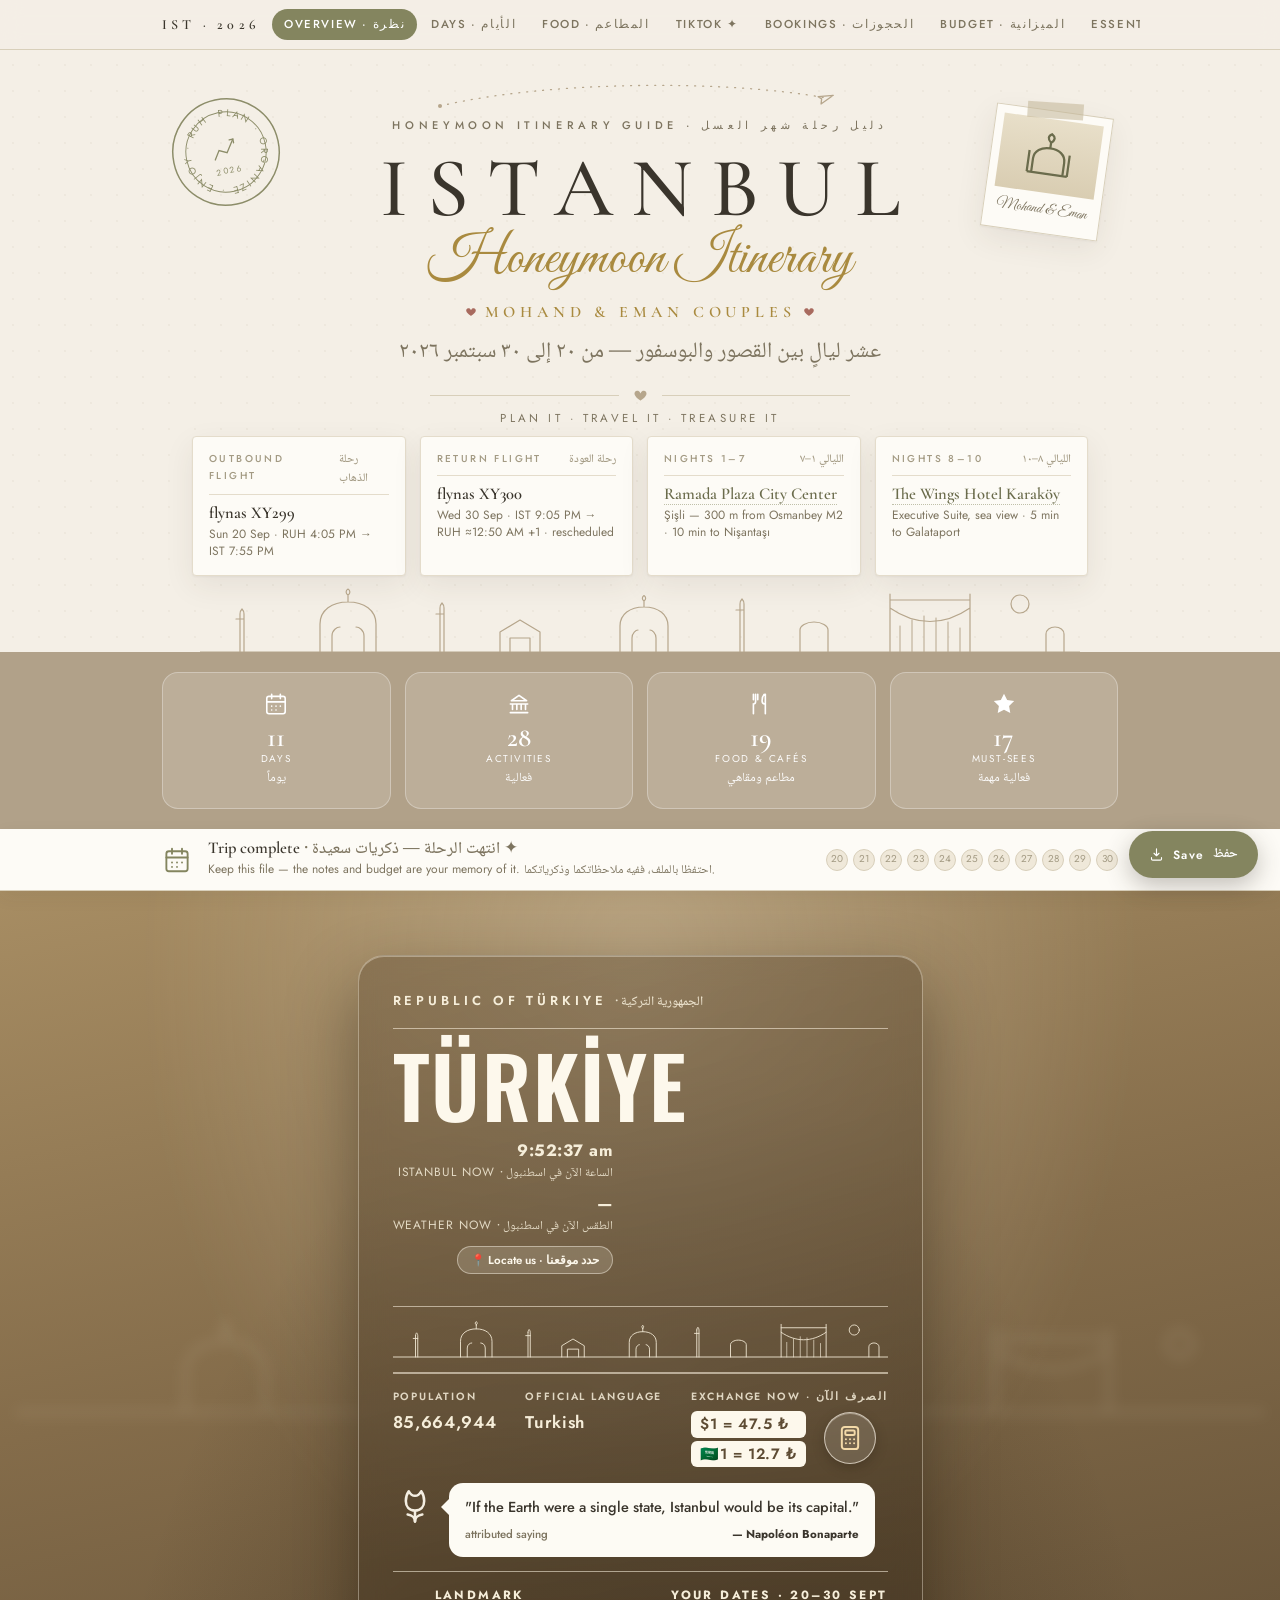
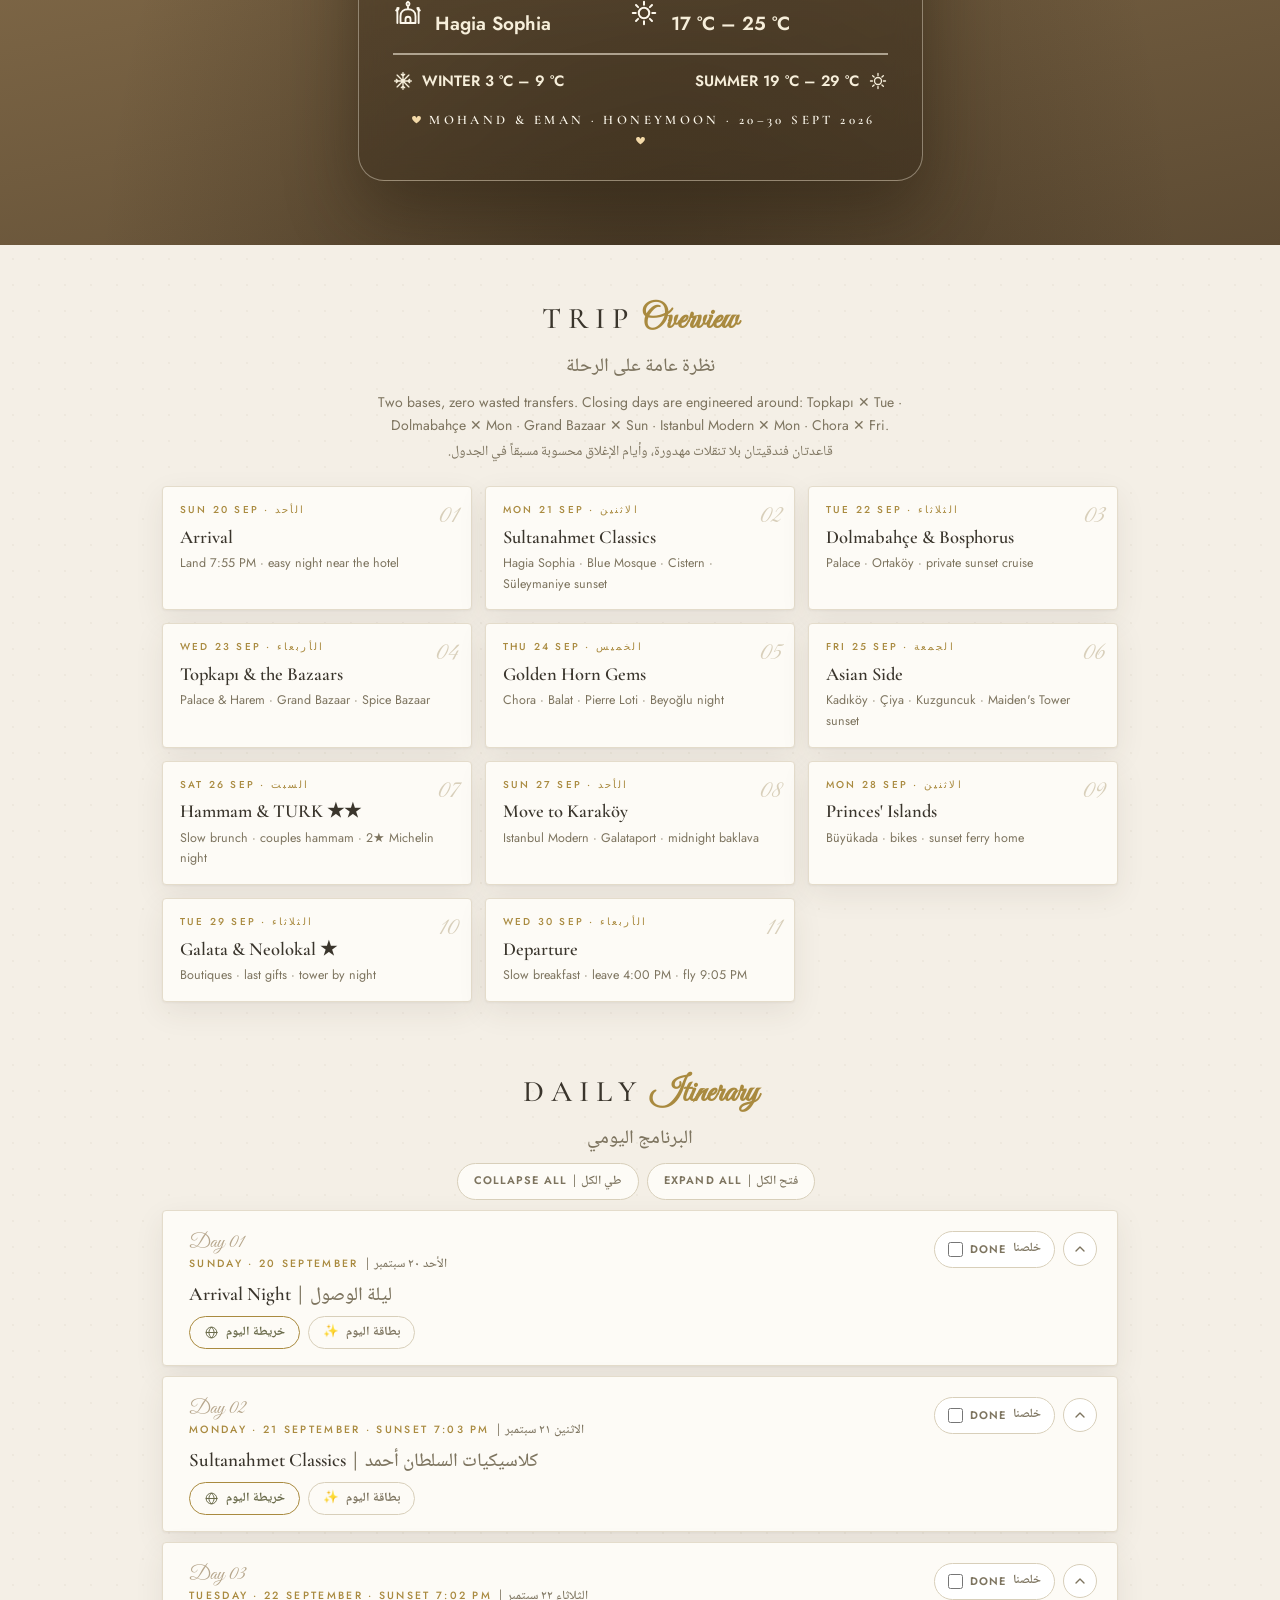
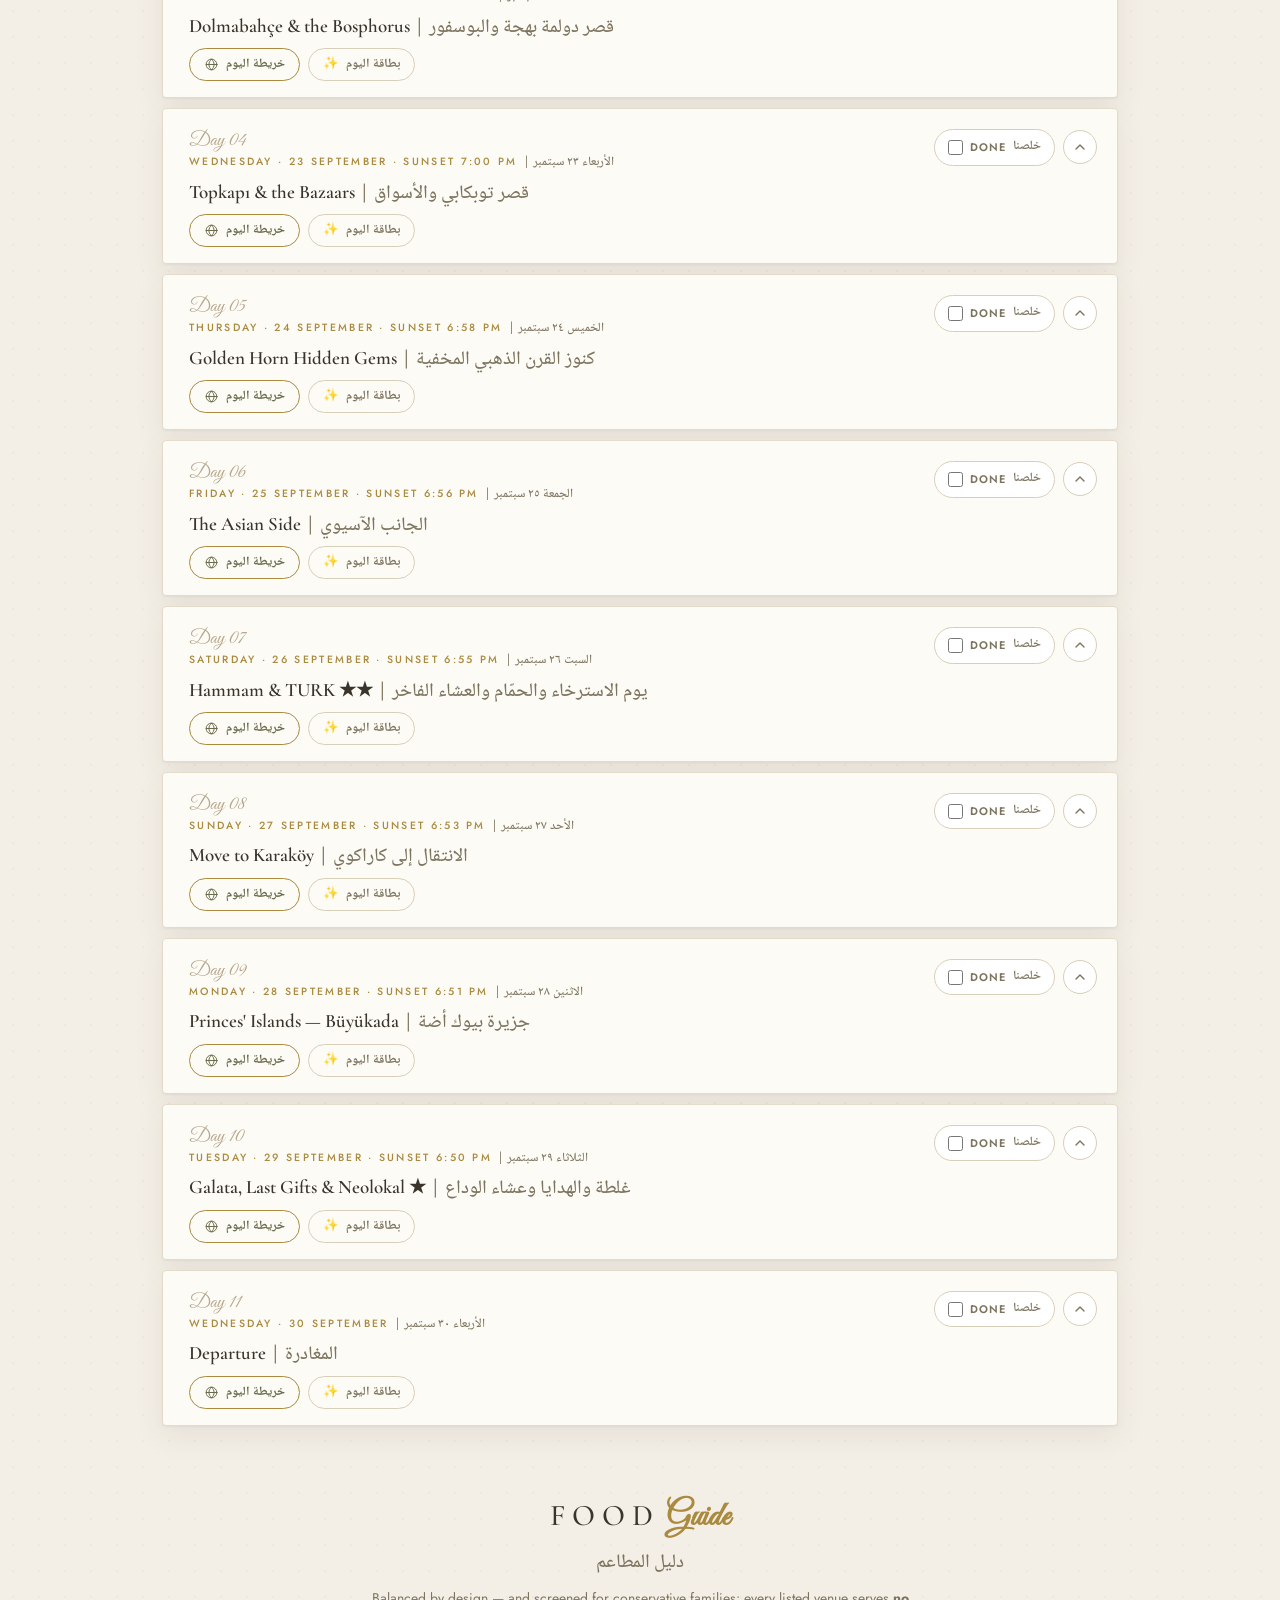
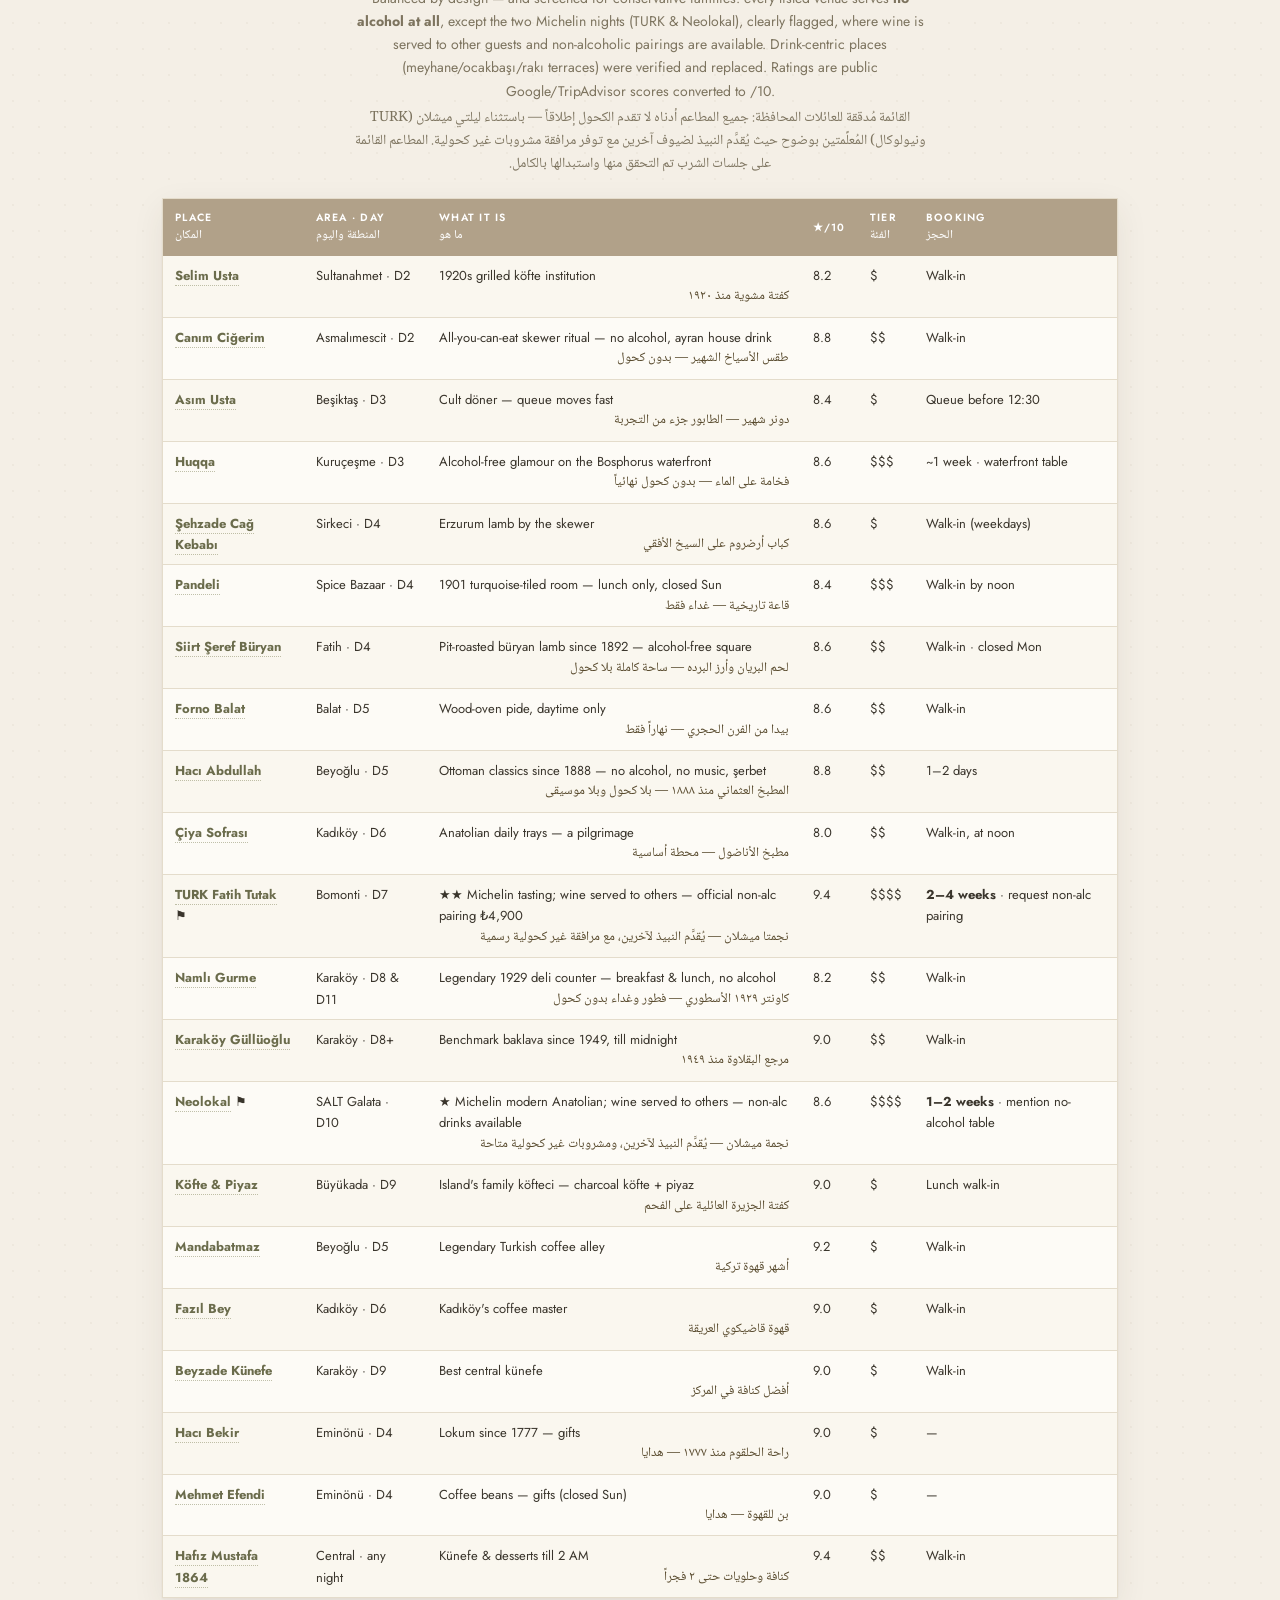
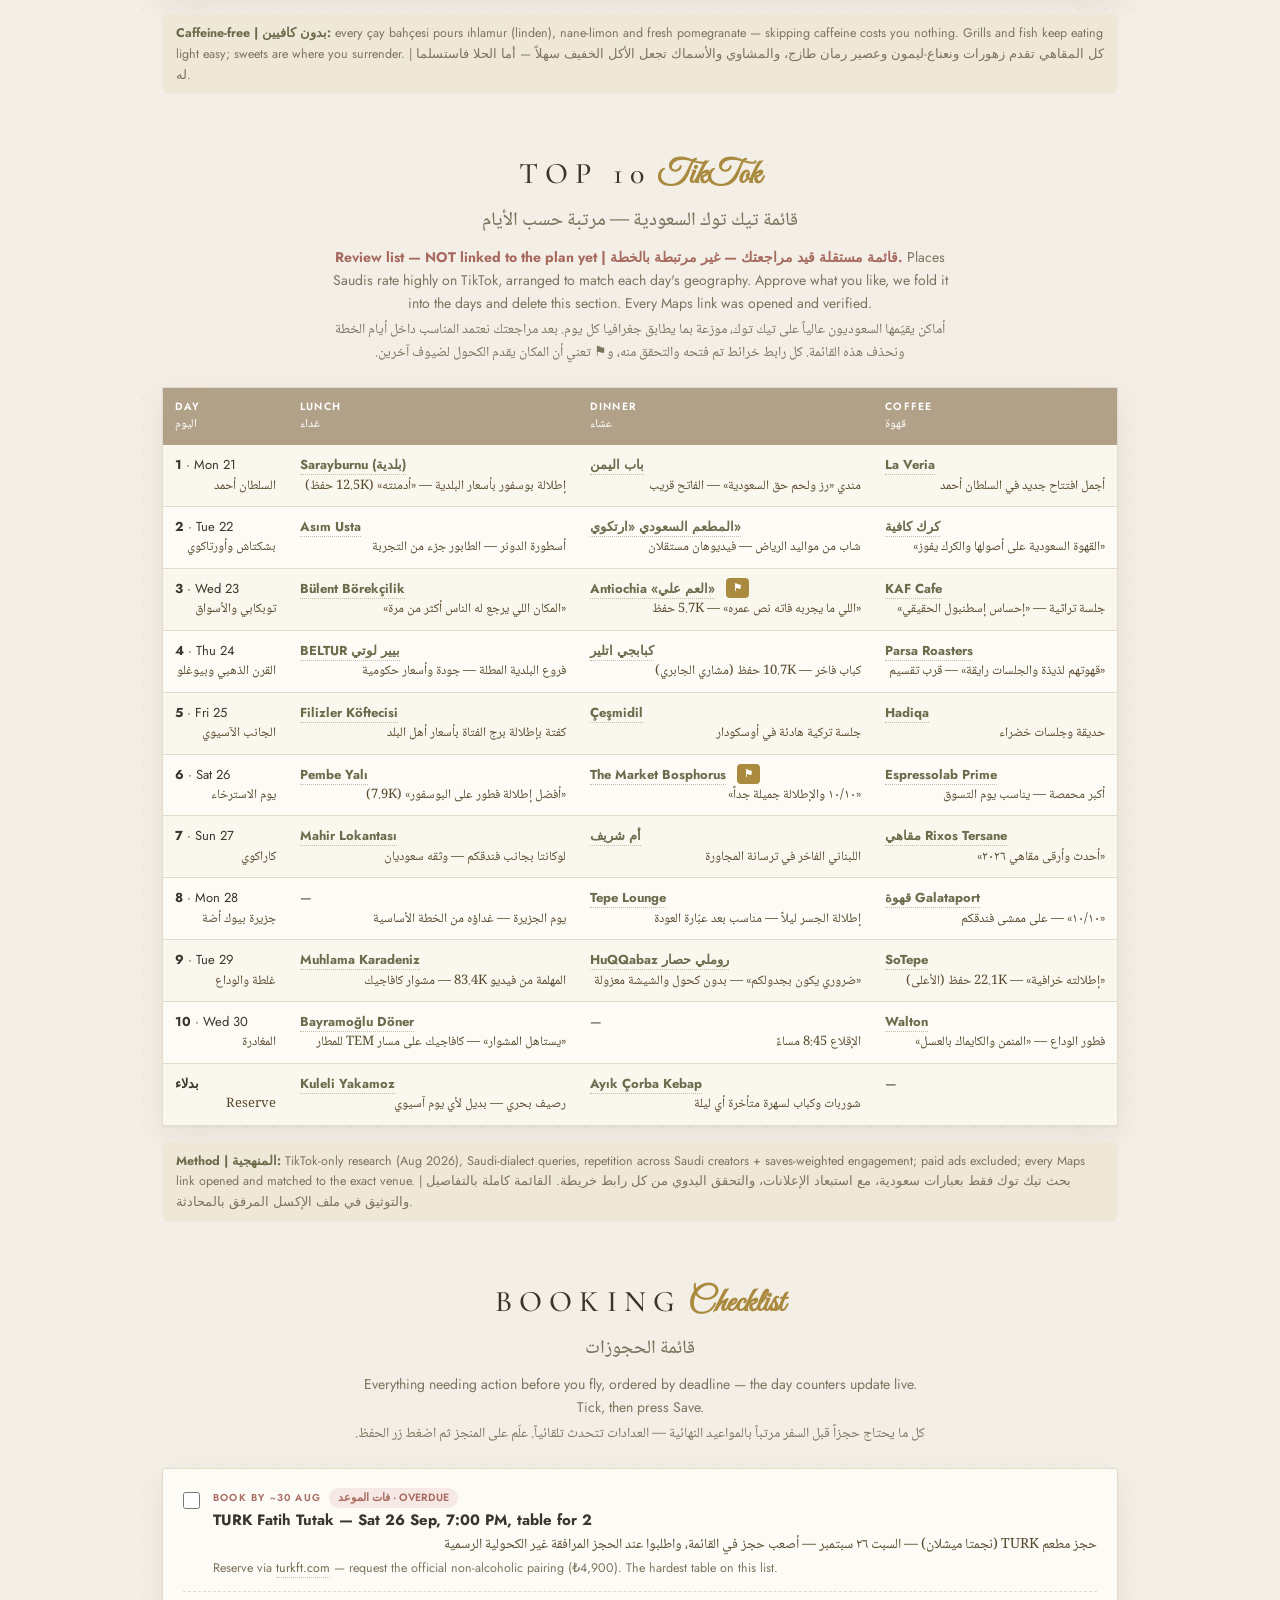
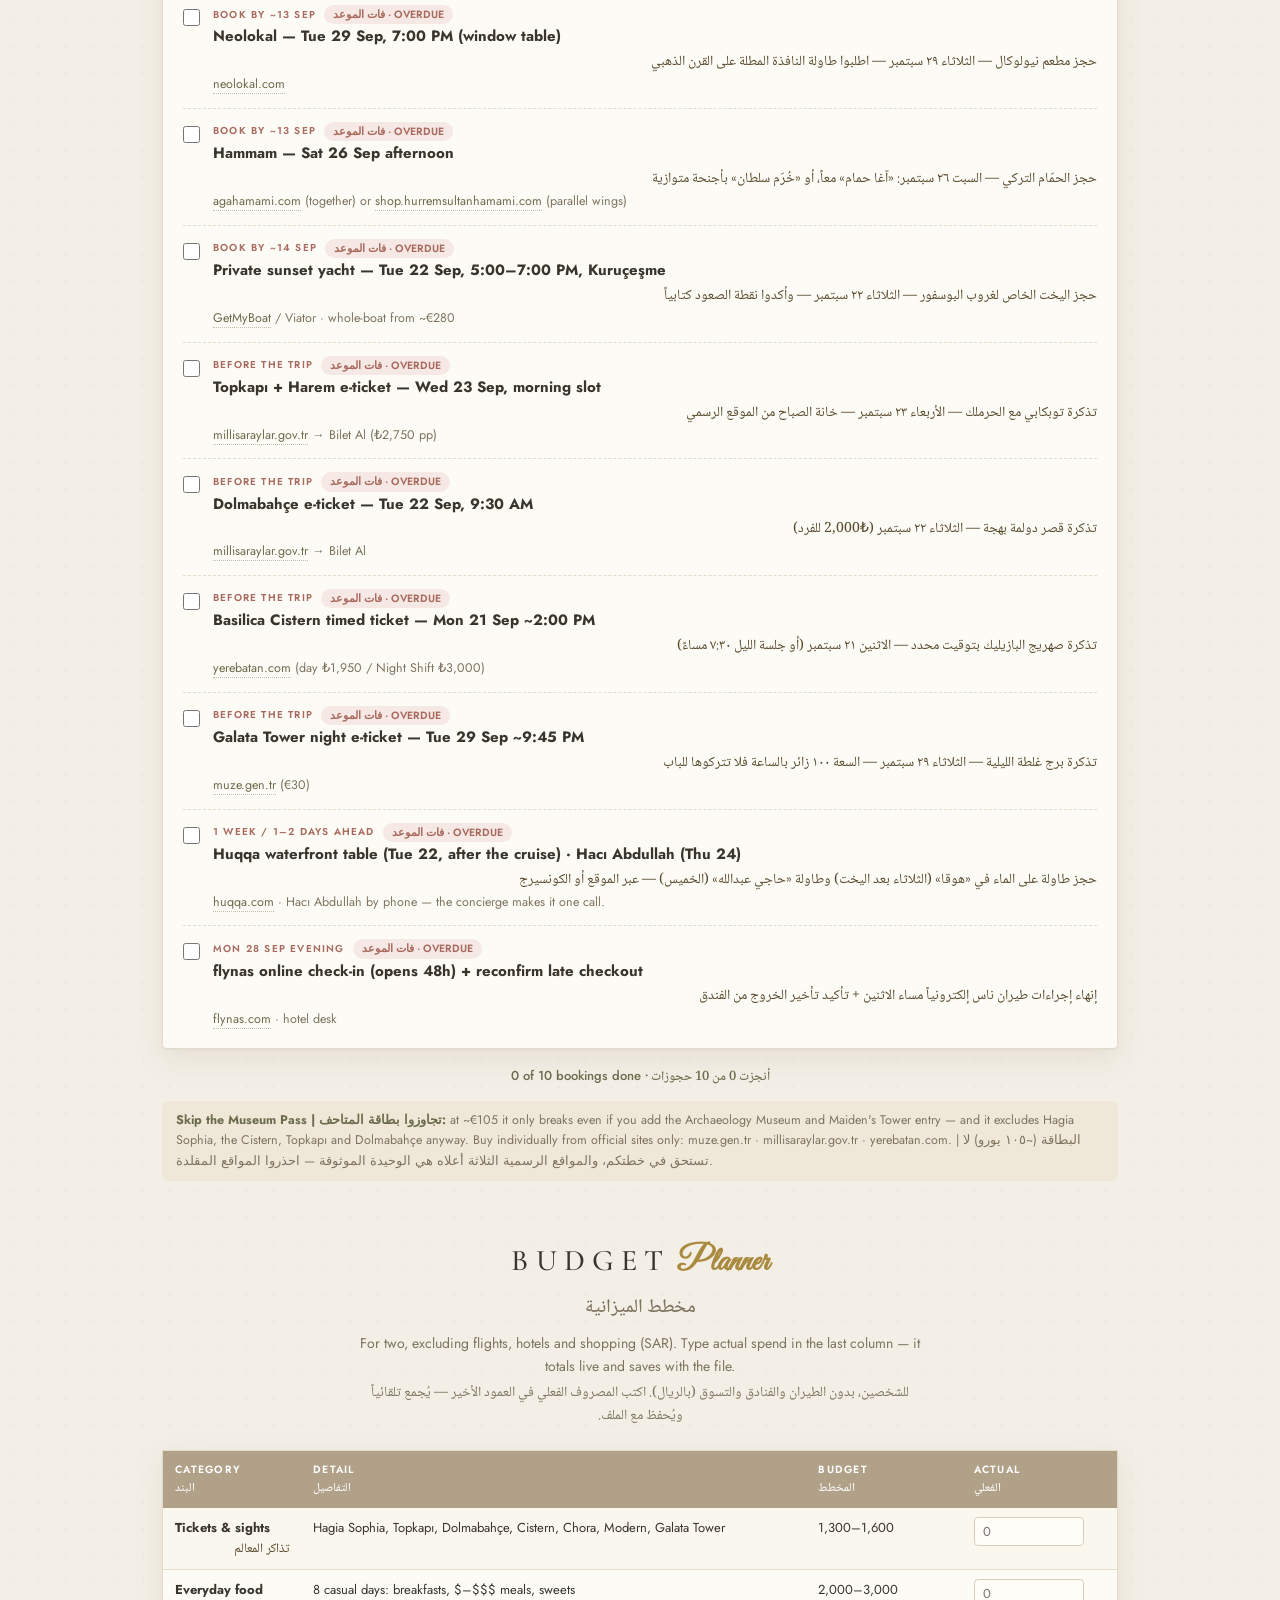
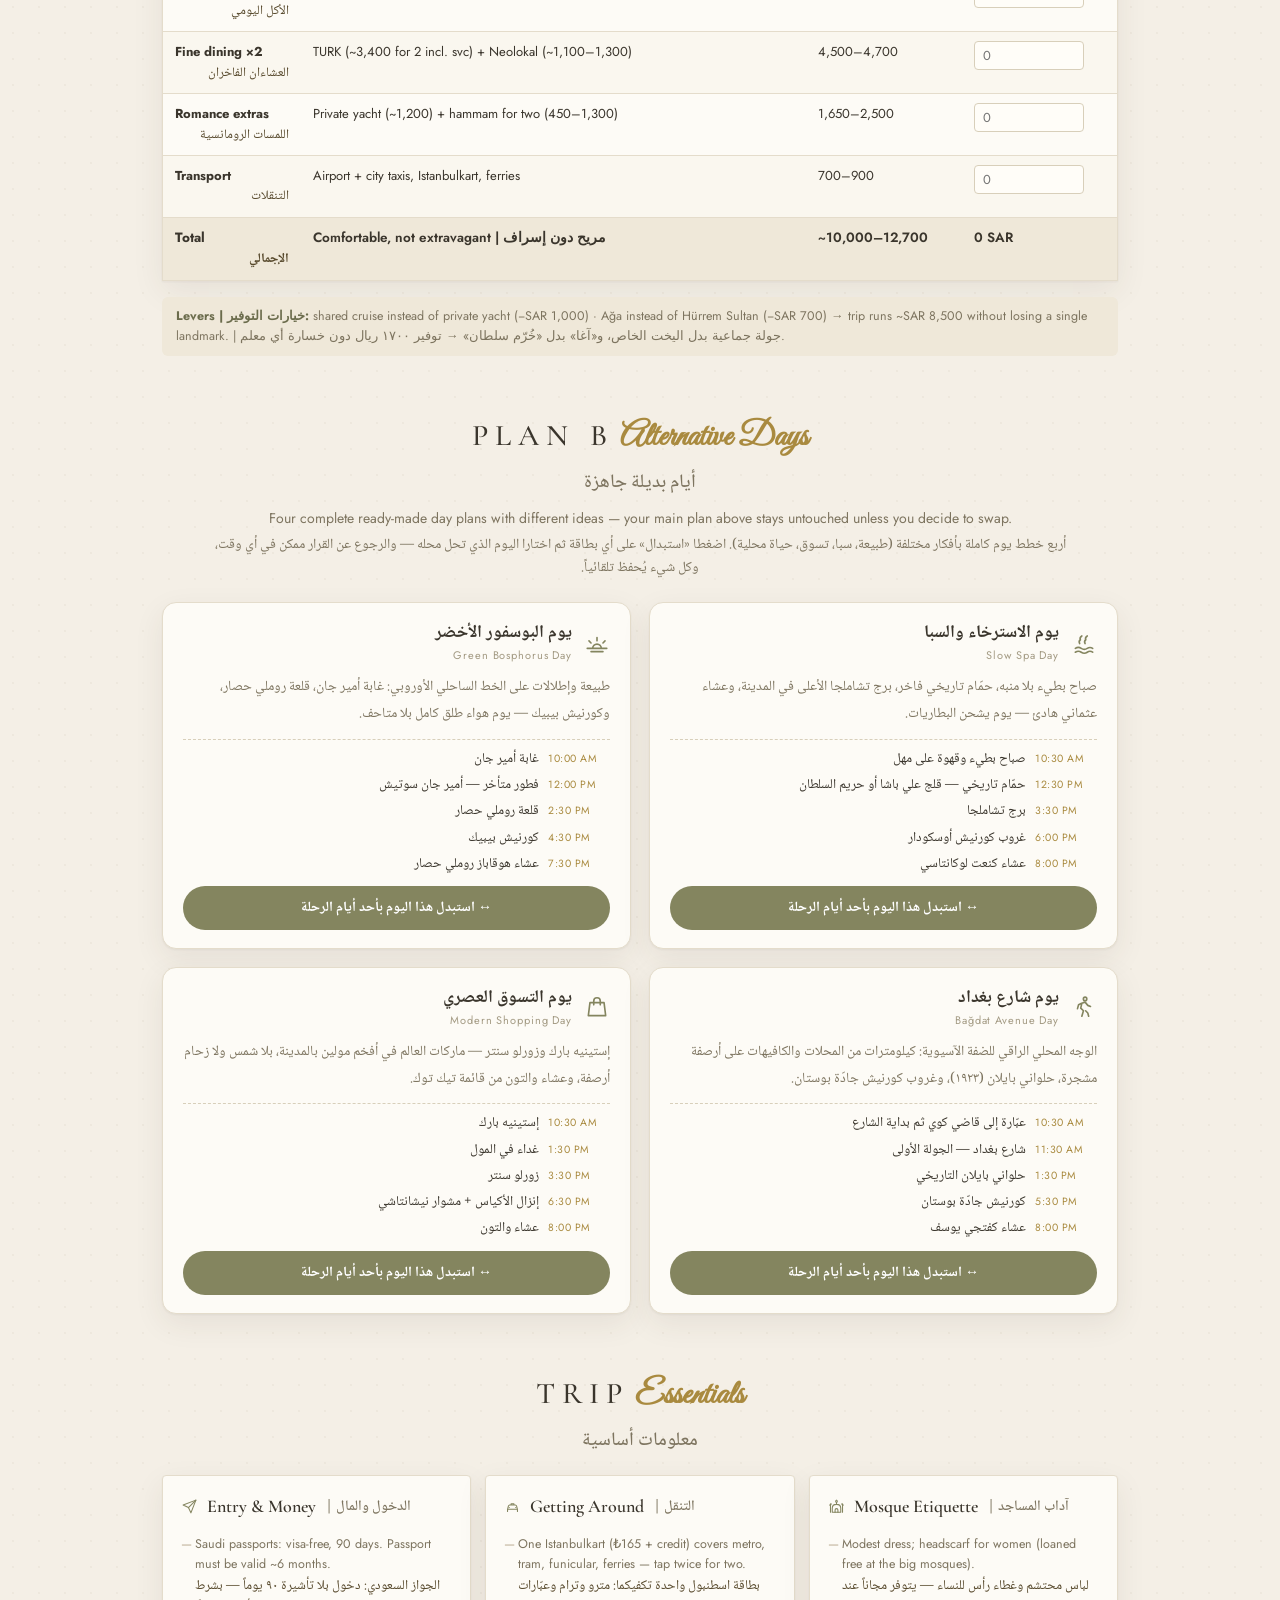
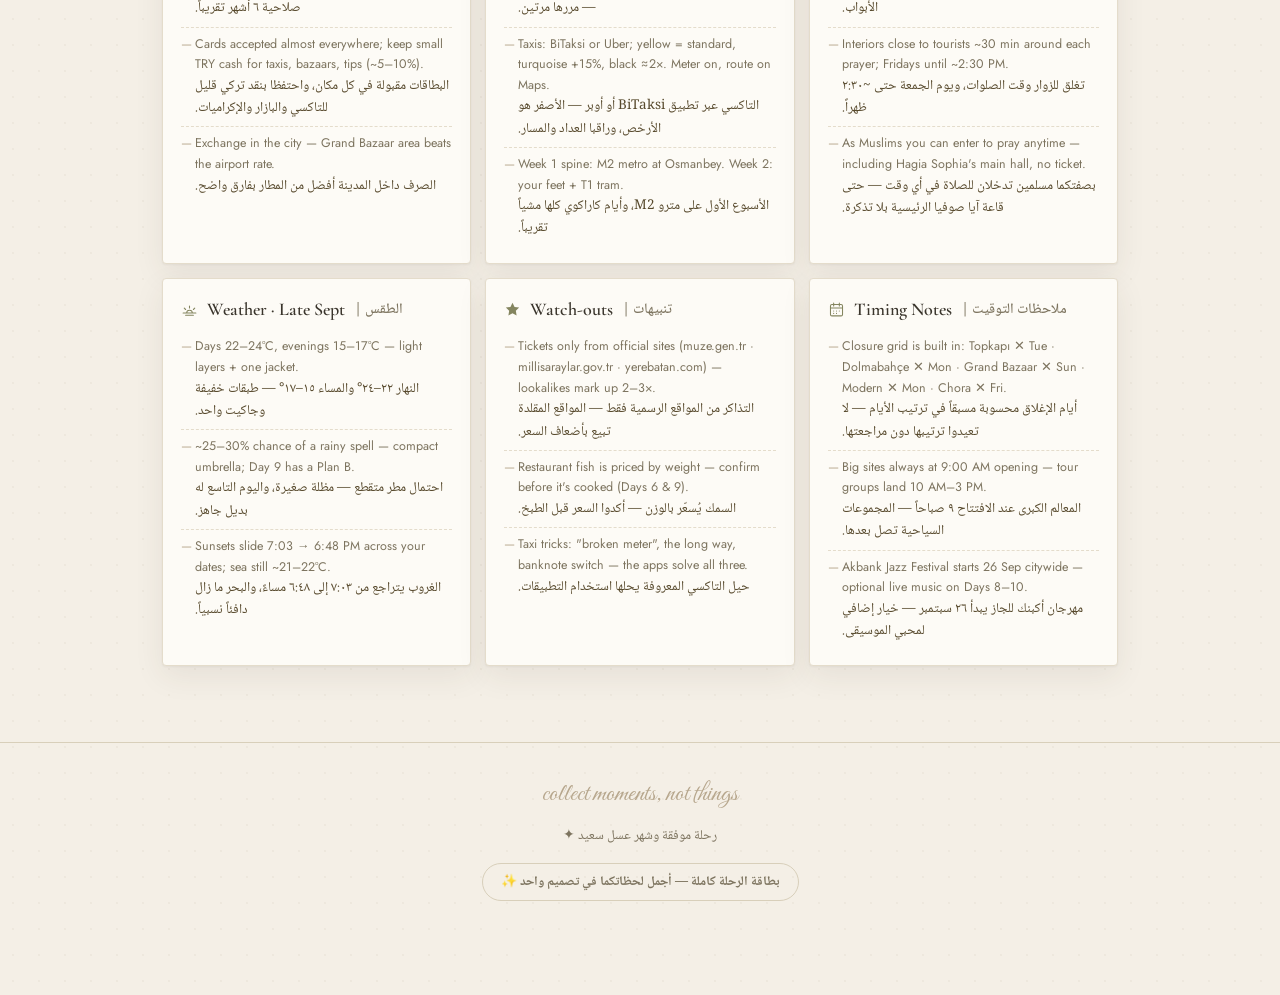
==== index.html @ eb477785 "Add files via upload" ====
<!DOCTYPE html>
<script type="application/json" id="cowork-artifact-meta">
{
  "name": "Istanbul Honeymoon Itinerary",
  "schemaVersion": 1,
  "description": "Bilingual Istanbul honeymoon itinerary, 20–30 Sept 2026 — boho design, public ratings /10, tested booking/maps links, live date tracker, self-saving checklists, notes and budget.",
  "mcpTools": [],
  "mcpServerNames": []
}
</script>
<html lang="en" dir="ltr">
<head>
<meta charset="UTF-8">
<meta name="viewport" content="width=device-width, initial-scale=1.0">
<title>Istanbul Honeymoon Itinerary | خطة شهر العسل في اسطنبول</title>
<link rel="preconnect" href="https://fonts.googleapis.com">
<link href="https://fonts.googleapis.com/css2?family=Cormorant+Garamond:ital,wght@0,400;0,500;0,600;1,500&family=Great+Vibes&family=Jost:ital,wght@0,300;0,400;0,500;0,600;1,400&family=Noto+Naskh+Arabic:wght@400;500;600;700&family=Oswald:wght@500;600&display=swap" rel="stylesheet">
<style>
:root{
  --paper:#f4efe6; --page:#fdfbf6; --ink:#3a352c; --soft:#7d745f; --faint:#a39a83;
  --taupe:#b6a68c; --band:#b1a189; --olive:#84855f; --olive-deep:#6b6c4c;
  --line:#e4dccb; --line2:#d8cfba; --gold:#a98a3f; --sand:#efe8d9; --rose:#a86a5e;
  --shadow:0 1px 2px rgba(58,53,44,.05),0 10px 30px rgba(58,53,44,.08);
  --serif:"Cormorant Garamond",Georgia,serif;
  --script:"Great Vibes",cursive;
  --sans:"Jost",-apple-system,"Segoe UI",sans-serif;
  --ar:"Noto Naskh Arabic","SF Arabic",serif;
}
*{margin:0;padding:0;box-sizing:border-box}
html{scroll-behavior:smooth}
body{background:var(--paper);color:var(--ink);font-family:var(--sans);font-size:15px;line-height:1.65;font-weight:400;
background-image:radial-gradient(rgba(182,166,140,.10) 1px,transparent 1px);background-size:26px 26px}
a{color:var(--olive-deep);text-decoration:none;border-bottom:1px dotted rgba(132,133,95,.5)}
a:hover{color:var(--ink);border-bottom-style:solid}
.wrap{max-width:1000px;margin:0 auto;padding:0 22px}
.arx{font-family:var(--ar);direction:rtl}
/* ══ NAV ══ */
nav{position:sticky;top:0;z-index:60;background:rgba(244,239,230,.94);backdrop-filter:blur(10px);border-bottom:1px solid var(--line2)}
nav .wrap{display:flex;gap:2px;align-items:center;overflow-x:auto;padding:9px 22px;white-space:nowrap}
nav a{border:none;font-size:11.5px;font-weight:500;letter-spacing:.14em;text-transform:uppercase;color:var(--soft);padding:6px 12px;border-radius:99px}
nav a:hover,nav a.active{background:var(--olive);color:#fff}
nav .brand{font-family:var(--serif);font-weight:600;letter-spacing:.3em;color:var(--ink);font-size:14px;margin-right:10px}
/* ══ HERO ══ */
header.hero{position:relative;padding:24px 0 0;text-align:center;overflow:hidden}
.hero .path{width:min(420px,80%);margin:0 auto 2px;display:block;color:var(--taupe)}
.hero .couple{font-family:var(--serif);font-size:clamp(13px,2vw,16px);font-weight:600;letter-spacing:.3em;text-transform:uppercase;color:var(--gold);margin-top:6px}
.hero .couple svg{width:12px;height:12px;vertical-align:-1px;margin:0 8px;color:var(--rose)}
.hero .kicker{font-size:11px;letter-spacing:.42em;text-transform:uppercase;color:var(--soft);font-weight:500}
.hero h1{font-family:var(--serif);font-weight:500;font-size:clamp(46px,8vw,84px);letter-spacing:.22em;text-indent:.22em;color:var(--ink);margin:10px 0 0;line-height:1.05}
.hero .scr{font-family:var(--script);font-size:clamp(34px,5.5vw,56px);color:var(--gold);margin-top:-6px;line-height:1.2}
.hero .arh{font-family:var(--ar);direction:rtl;font-size:clamp(17px,2.6vw,22px);color:var(--soft);margin-top:8px}
.hr-heart{display:flex;align-items:center;gap:14px;justify-content:center;margin:18px auto 6px;max-width:420px;color:var(--taupe)}
.hr-heart::before,.hr-heart::after{content:"";flex:1;height:1px;background:var(--line2)}
.hero .tag{font-size:11.5px;letter-spacing:.3em;text-transform:uppercase;color:var(--soft)}
.stamp{position:absolute;top:46px;left:max(18px,calc(50% - 470px));width:112px;height:112px;color:var(--olive);opacity:.92;transform:rotate(-12deg)}
.stamp2{position:absolute;top:60px;right:max(14px,calc(50% - 466px));transform:rotate(8deg);background:var(--page);border:1px solid var(--line2);box-shadow:var(--shadow);padding:8px 8px 10px;width:118px}
.stamp2 .ph{height:74px;background:linear-gradient(180deg,#e8dfc9,#d9cdb2);display:flex;align-items:center;justify-content:center;color:var(--olive-deep)}
.stamp2 .cap2{font-family:var(--script);font-size:15px;color:var(--soft);text-align:center;margin-top:5px}
.stamp2::before{content:"";position:absolute;top:-9px;left:50%;transform:translateX(-50%) rotate(-4deg);width:56px;height:16px;background:rgba(196,183,152,.55)}
.skyline{display:block;width:100%;max-width:880px;margin:4px auto -2px;color:var(--taupe)}
/* info cards */
.infogrid{display:grid;grid-template-columns:repeat(4,1fr);gap:14px;max-width:940px;margin:8px auto 0;padding:0 22px 8px;text-align:left}
.icard{background:var(--page);border:1px solid var(--line);box-shadow:var(--shadow);padding:14px 16px;border-radius:4px}
.icard .lb{font-size:10px;letter-spacing:.24em;text-transform:uppercase;color:var(--faint);font-weight:500;display:flex;justify-content:space-between;gap:6px}
.icard .lb .arl{font-family:var(--ar);letter-spacing:0;font-size:11.5px}
.icard .vl{font-family:var(--serif);font-size:16.5px;font-weight:600;margin-top:5px;border-top:1px solid var(--line);padding-top:7px;line-height:1.45}
.icard .vl small{display:block;font-family:var(--sans);font-size:12px;color:var(--soft);font-weight:400}
/* ══ BAND ══ */
.band{background:var(--band);color:#fff}
.band .wrap{display:grid;grid-template-columns:repeat(4,1fr);gap:14px;padding:20px 22px}
.bitem{display:flex;flex-direction:column;gap:7px;align-items:center;justify-content:center;text-align:center;padding:18px 10px;background:rgba(255,255,255,.14);border:1px solid rgba(255,255,255,.3);border-radius:16px}
.bitem svg{width:26px;height:26px;flex:none}
.bitem .n{font-family:var(--serif);font-size:27px;font-weight:600;line-height:1}
.bitem .l{font-size:10px;letter-spacing:.18em;text-transform:uppercase;opacity:.95}
.bitem .l .arl{display:block;font-family:var(--ar);letter-spacing:0;font-size:12.5px;text-transform:none;margin-top:2px}
/* ══ TRACKER ══ */
#tracker{position:sticky;top:44px;z-index:55;background:var(--page);border-bottom:1px solid var(--line2);box-shadow:0 6px 18px rgba(58,53,44,.06)}
#tracker .wrap{display:flex;gap:16px;align-items:center;padding:9px 22px;flex-wrap:wrap}
#tracker .tl-ico{color:var(--olive);width:30px;height:30px;flex:none}
#tstate{flex:1;min-width:230px}
#tstate .big{font-family:var(--serif);font-size:16.5px;font-weight:600;line-height:1.3}
#tstate .big .arl{font-family:var(--ar);color:var(--soft);font-weight:500}
#tstate .sub{font-size:12px;color:var(--soft)}
#tstate .sub .arl{font-family:var(--ar)}
#gonow{display:none;background:var(--olive);color:#fff;border:none;font-family:var(--sans);font-size:11px;letter-spacing:.14em;text-transform:uppercase;padding:8px 14px;border-radius:99px;cursor:pointer}
#gonow:hover{background:var(--olive-deep)}
.rail{display:flex;gap:5px;align-items:center}
.rail .dot{width:22px;height:22px;border-radius:50%;border:1px solid var(--line2);display:flex;align-items:center;justify-content:center;font-size:10px;color:var(--soft);background:#fff}
.rail .dot.past{background:var(--sand);color:var(--faint)}
.rail .dot.today{background:var(--olive);border-color:var(--olive);color:#fff;font-weight:600;box-shadow:0 0 0 3px rgba(132,133,95,.25)}
/* ══ TÜRKİYE GLASS CARD ══ */
#tcard{position:relative;overflow:hidden;padding:64px 20px;background:linear-gradient(168deg,#a78d63 0%,#846c4a 45%,#5d4b33 100%)}
#tcard .bgart{position:absolute;left:50%;top:50%;transform:translate(-50%,-52%);width:1250px;max-width:none;color:#f0e4cc;opacity:.22;filter:blur(7px);pointer-events:none}
#tcard::after{content:"";position:absolute;inset:0;background:radial-gradient(ellipse at 50% 8%,rgba(255,244,222,.28),transparent 55%),radial-gradient(ellipse at 50% 110%,rgba(30,22,12,.45),transparent 60%);pointer-events:none}
.glass{position:relative;z-index:2;max-width:565px;margin:0 auto;border-radius:26px;padding:34px 34px 28px;color:#f6eeda;
 background:linear-gradient(165deg,rgba(96,76,50,.42),rgba(58,45,28,.58));
 -webkit-backdrop-filter:blur(13px);backdrop-filter:blur(13px);
 border:1px solid rgba(255,246,228,.38);box-shadow:0 30px 70px rgba(35,26,14,.45),inset 0 1px 0 rgba(255,250,238,.35)}
.glass .grule{height:1.5px;background:rgba(255,246,228,.55);margin:14px 0}
.glass .gk{font-family:var(--sans);font-size:13px;font-weight:600;letter-spacing:.3em;text-transform:uppercase}
.glass .gk .arl{font-family:var(--ar);letter-spacing:0;text-transform:none;font-weight:500;opacity:.9}
.gtitle{display:flex;align-items:flex-end;justify-content:space-between;gap:14px;flex-wrap:wrap}
.gtitle h2{font-family:"Oswald",var(--sans);font-weight:600;font-size:clamp(54px,10vw,84px);line-height:.95;letter-spacing:.02em;color:#fdf8ec;margin:2px 0 0}
.gtitle .gfact{font-family:var(--sans);font-size:13.5px;font-weight:600;text-align:right;line-height:1.45;padding-bottom:8px}
.gtitle .gfact small{display:block;font-weight:400;opacity:.85;font-size:12px}
.glive .lrow{margin-bottom:10px}
.glive .lrow>span{font-size:16.5px;font-weight:700;letter-spacing:.03em;display:block}
.glive small{display:block;font-weight:500;opacity:.8;font-size:10.5px;letter-spacing:.08em;text-transform:uppercase;margin-top:1px}
.glive small .arl{font-family:var(--ar);letter-spacing:0;text-transform:none}
#locbtn{background:rgba(253,248,236,.16);border:1px solid rgba(253,248,236,.45);color:#fdf8ec;border-radius:99px;padding:5px 13px;font-family:var(--sans);font-size:11.5px;font-weight:600;cursor:pointer}
#locbtn:hover{background:rgba(253,248,236,.3)}
#fx-usd,#fx-sar{display:inline-block;margin:3px 6px 0 0;font-size:15px}
.gf-fx{cursor:pointer;border-radius:14px;padding:6px 10px;margin:-6px -10px;transition:background .15s}
.gf-fx:hover{background:rgba(253,248,236,.12)}
.gf-fx .fxwrap{display:flex;align-items:center;gap:12px}
.gf-fx .fxrates{display:flex;flex-direction:column}
.gf-fx .fxrates .gcur{margin:2px 0 0}
.gf-fx .fxico{flex:none;width:52px;height:52px;border-radius:50%;border:1.5px solid rgba(253,248,236,.65);background:rgba(253,248,236,.14);display:flex;align-items:center;justify-content:center;color:#f3d9a8;box-shadow:inset 0 1px 0 rgba(255,250,238,.35),0 4px 12px rgba(30,22,10,.25);transition:transform .15s,background .15s}
.gf-fx .fxico svg{width:28px;height:28px}
.gf-fx:hover .fxico{background:rgba(253,248,236,.3);transform:scale(1.05)}
/* ── exchange calculator ── */
.fx-glass{width:min(420px,94vw)}
.fx-title{flex:1 1 auto;direction:rtl;text-align:right;font-family:var(--ar);font-size:17px;font-weight:700;padding-top:4px}
.fx-title small{display:block;font-size:12px;font-weight:400;opacity:.85;margin-top:2px}
.fx-body{direction:rtl;text-align:right}
.fx-row{display:flex;align-items:stretch;gap:10px;margin-top:10px}
.fx-in{flex:1;min-width:0;background:rgba(255,246,228,.1);border:1.5px solid rgba(255,246,228,.5);border-radius:14px;padding:12px 14px;display:flex;flex-direction:column;gap:2px}
.fx-in.out{background:rgba(255,246,228,.06);border-style:dashed}
.fx-in label{font-family:var(--ar);font-size:12px;opacity:.85;font-weight:600}
.fx-in input{width:100%;box-sizing:border-box;background:transparent;border:none;outline:none;color:#fdf8ec;font-family:var(--sans);font-size:30px;font-weight:600;letter-spacing:.02em;direction:ltr;text-align:right;padding:0;caret-color:#f3d9a8}
.fx-in input::placeholder{color:rgba(253,248,236,.35)}
.fx-in .fx-val{font-family:var(--sans);font-size:30px;font-weight:600;direction:ltr;text-align:right;color:#f3d9a8;min-height:36px;letter-spacing:.02em;white-space:nowrap;overflow:hidden;text-overflow:ellipsis}
.fx-in .fx-cur{font-family:var(--sans);font-size:11.5px;letter-spacing:.14em;text-transform:uppercase;opacity:.8}
.fx-swap{flex:none;align-self:center;width:44px;height:44px;border-radius:50%;border:1px solid rgba(255,246,228,.6);background:rgba(255,246,228,.14);color:#fdf8ec;cursor:pointer;display:flex;align-items:center;justify-content:center;font-size:20px}
.fx-swap:hover{background:rgba(255,246,228,.3)}
.fx-swap svg{width:22px;height:22px}
.fx-rate{font-family:var(--ar);font-size:12.5px;opacity:.85;margin-top:12px;line-height:1.8}
.fx-rate b{color:#f3d9a8}
.fx-pad{display:grid;grid-template-columns:repeat(3,1fr);gap:8px;margin-top:12px;direction:ltr}
.fx-pad button{font-family:var(--sans);font-size:22px;font-weight:600;border-radius:14px;border:1px solid rgba(255,246,228,.4);background:rgba(255,246,228,.1);color:#fdf8ec;padding:12px 0;cursor:pointer;-webkit-tap-highlight-color:transparent}
.fx-pad button:active{background:rgba(255,246,228,.35)}
.fx-pad2{display:grid;grid-template-columns:1fr 1fr;gap:8px;margin-top:8px;direction:rtl}
.fx-pad2 button{display:flex;align-items:center;justify-content:center;gap:8px;font-family:var(--ar);font-size:14.5px;font-weight:700;border-radius:14px;padding:12px 0;cursor:pointer;-webkit-tap-highlight-color:transparent;border:1px solid rgba(255,246,228,.4);color:#fdf8ec}
.fx-pad2 button svg{width:20px;height:20px}
.fx-pad2 .clr{background:rgba(214,69,69,.22);border-color:rgba(255,170,160,.55)}
.fx-pad2 .clr:active{background:rgba(214,69,69,.42)}
.fx-pad2 .del{background:rgba(255,246,228,.08)}
.fx-pad2 .del:active{background:rgba(255,246,228,.3)}
.fx-quick{display:flex;gap:7px;flex-wrap:wrap;margin-top:12px}
.fx-quick button{font-family:var(--sans);font-size:12px;font-weight:600;border-radius:99px;border:1px solid rgba(255,246,228,.4);background:rgba(255,246,228,.08);color:#f6eeda;padding:5px 12px;cursor:pointer}
.fx-quick button:hover{background:rgba(255,246,228,.22)}
@media(max-width:600px){.fx-in input,.fx-in .fx-val{font-size:24px}.fx-pad button{padding:11px 0;font-size:21px}}
.gsky{display:block;width:100%;margin:6px 0 2px;color:#f6eeda;opacity:.95}
.gfacts{display:flex;gap:18px;justify-content:space-between;flex-wrap:wrap;font-family:var(--sans)}
.gfacts .gf b{display:block;font-size:10.5px;letter-spacing:.18em;text-transform:uppercase;opacity:.85;font-weight:600;margin-bottom:3px}
.gfacts .gf span{font-size:17px;font-weight:600;letter-spacing:.04em}
.gcur{display:inline-block;background:#fdf8ec;color:#5d4b33;border-radius:6px;padding:1px 9px;font-weight:700}
.gquote{display:flex;gap:12px;align-items:flex-start;margin:16px 0 2px}
.gquote .qicon{flex:none;width:44px;height:44px;color:#fdf8ec;opacity:.95}
.gbubble{background:#fdfbf4;color:#3a352c;border-radius:14px;padding:13px 16px;font-family:var(--sans);font-size:14.5px;font-weight:500;line-height:1.55;position:relative}
.gbubble::before{content:"";position:absolute;left:-8px;top:16px;border:8px solid transparent;border-right-color:#fdfbf4;border-left:0}
.gbubble .qsrc{display:flex;justify-content:space-between;gap:10px;margin-top:7px;font-size:11.5px;font-weight:700}
.gbubble .qsrc i{font-style:normal;font-weight:500;color:#7d745f}
.grow2{display:flex;gap:16px;justify-content:space-between;align-items:center;flex-wrap:wrap;font-family:var(--sans)}
.grow2 .gcell b{display:block;font-size:12px;letter-spacing:.2em;text-transform:uppercase;font-weight:700;margin-bottom:2px}
.grow2 .gcell span{font-size:19px;font-weight:600}
.grow2 svg{width:30px;height:30px;color:#fdf8ec}
.gseasons{display:flex;justify-content:space-between;gap:14px;font-family:var(--sans);font-weight:600}
.gseasons .gs{display:flex;gap:9px;align-items:center;font-size:15px}
.gseasons svg{width:20px;height:20px}
.gtrip{margin-top:16px;text-align:center;font-family:var(--serif);font-size:13px;font-weight:600;letter-spacing:.26em;text-transform:uppercase;color:#fdf8ec}
.gtrip svg{width:11px;height:11px;vertical-align:-1px;margin:0 7px;color:#f3d9a8}
@media(max-width:600px){.glass{padding:26px 20px 22px}.gtitle .gfact{text-align:left}}
/* ══ SECTIONS ══ */
section{padding:48px 0 6px}
h2.sec{text-align:center;margin-bottom:8px}
h2.sec .cap{font-family:var(--serif);font-size:30px;font-weight:500;letter-spacing:.24em;text-transform:uppercase}
h2.sec .scr2{font-family:var(--script);font-size:34px;color:var(--gold);margin-left:6px}
h2.sec .arh2{display:block;font-family:var(--ar);direction:rtl;font-size:19px;color:var(--soft);font-weight:500;margin-top:2px}
p.lede{color:var(--soft);max-width:72ch;margin:0 auto 22px;text-align:center;font-size:14px}
p.lede .arl{font-family:var(--ar);direction:rtl;display:block;margin-top:4px}
/* glance */
.glance{display:grid;grid-template-columns:repeat(auto-fill,minmax(250px,1fr));gap:13px;margin:6px 0 10px}
.gcard{background:var(--page);border:1px solid var(--line);padding:15px 17px;box-shadow:var(--shadow);display:block;color:var(--ink);border-radius:4px;position:relative}
.gcard:hover{border-color:var(--taupe);transform:translateY(-2px);transition:.15s}
.gcard .d,.gcard .t,.gcard .s{display:block}
.gcard .d{font-size:10px;font-weight:500;letter-spacing:.22em;text-transform:uppercase;color:var(--gold)}
.gcard .t{font-family:var(--serif);font-weight:600;font-size:18.5px;margin:3px 0 1px}
.gcard .s{font-size:12.5px;color:var(--soft)}
.gcard .gn{position:absolute;top:8px;right:12px;font-family:var(--script);font-size:26px;color:var(--line2)}
/* ══ DAY CARDS ══ */
.day{background:var(--page);border:1px solid var(--line);box-shadow:var(--shadow);margin:26px 0;border-radius:4px;overflow:hidden}
.day.today-card{border-color:var(--olive);box-shadow:0 0 0 3px rgba(132,133,95,.18),var(--shadow)}
.day-head{padding:22px 26px 14px;border-bottom:1px solid var(--line);position:relative}
.day-head .dnum{font-family:var(--script);font-size:30px;color:var(--taupe);line-height:1}
.day-head .date{font-size:10.5px;font-weight:500;letter-spacing:.22em;text-transform:uppercase;color:var(--gold);margin-top:2px}
.day-head .date .arl{font-family:var(--ar);letter-spacing:0;font-size:12.5px;text-transform:none;color:var(--soft)}
.day-head h3{font-family:var(--serif);font-size:26px;font-weight:600;margin:4px 0 2px}
.day-head h3 .ar{font-family:var(--ar);font-size:19px;color:var(--soft);font-weight:500}
.autochips{margin-top:10px;display:flex;flex-wrap:wrap;gap:7px}
.acchip{display:inline-flex;gap:7px;align-items:center;font-size:11.5px;font-weight:500;padding:4px 11px;border-radius:99px;background:var(--sand);color:var(--soft);border:1px solid var(--line2)}
.acchip svg{width:14px;height:14px;color:var(--olive)}
.acchip b{color:var(--ink)}
.acchip .arl{font-family:var(--ar)}
.acchip.star{background:#f6efdd;border-color:#e5d5ac;color:#8a6d2a}
.chips{margin-top:8px;display:flex;flex-wrap:wrap;gap:6px}
.chip{font-size:11px;font-weight:500;padding:3px 10px;border-radius:99px;background:var(--sand);color:var(--soft);border:1px solid var(--line2)}
.chip.alert{background:#f6e9e5;color:var(--rose);border-color:#e8cfc7}
.day-body{padding:6px 26px 20px}
/* time groups */
.grp{margin-top:16px}
.grp>h5{display:flex;align-items:center;gap:12px;font-size:11px;font-weight:600;letter-spacing:.3em;text-transform:uppercase;color:var(--olive-deep)}
.grp>h5 .arl{font-family:var(--ar);letter-spacing:0;font-size:13px;color:var(--faint);font-weight:500;text-transform:none}
.grp>h5::after{content:"";flex:1;height:1px;background:var(--line)}
/* slots */
.slot{display:grid;grid-template-columns:74px 40px 1fr;gap:12px;padding:14px 0;border-bottom:1px dashed var(--line)}
.grp .slot:last-child{border-bottom:none}
.slot .time{font-size:11.5px;font-weight:600;letter-spacing:.04em;color:var(--soft);padding-top:8px;text-align:right}
.slot .ic{width:38px;height:38px;border-radius:50%;background:var(--sand);border:1px solid var(--line2);display:flex;align-items:center;justify-content:center;color:var(--olive-deep)}
.slot .ic svg{width:19px;height:19px}
.slot.now-slot{background:linear-gradient(90deg,rgba(132,133,95,.10),transparent);border-radius:6px;box-shadow:inset 3px 0 0 var(--olive)}
.slot .wh{direction:rtl;text-align:right}
.slot .ttl{font-weight:600;font-size:15.5px}
.slot .ttl .tar{font-family:var(--ar);font-size:17px;font-weight:600}
.slot .ttl .ten{display:inline-block;direction:ltr;unicode-bidi:isolate;margin:0 8px;font-family:var(--sans);font-size:11.5px;color:var(--faint);font-weight:500;letter-spacing:.03em;vertical-align:1px}
.slot .note{font-family:var(--ar);font-size:14.5px;line-height:1.95;color:#5a5142}
.slot .note b{font-family:var(--ar);color:var(--ink)}
.slot .meta{direction:ltr;justify-content:flex-end}
.must{display:inline-block;font-size:10px;font-weight:600;letter-spacing:.08em;background:var(--gold);color:#fff;border-radius:4px;padding:2px 7px;margin-left:7px;vertical-align:2px}
.must .arl{font-family:var(--ar)}
.meta{display:flex;flex-wrap:wrap;gap:7px;margin:6px 0 4px;align-items:center}
.pill{display:inline-flex;align-items:center;gap:5px;font-size:11.5px;padding:3px 10px;border-radius:99px;border:1px solid var(--line2);background:#fff;color:var(--soft)}
.pill.rate{border-color:#e0d3ae;background:#faf5e7;color:#7c6420;font-weight:600}
.pill.rate small{font-weight:400;color:var(--faint)}
.pill.price{font-weight:500}
a.act{display:inline-flex;align-items:center;gap:6px;font-size:11px;font-weight:600;letter-spacing:.08em;text-transform:uppercase;padding:4px 12px;border-radius:99px;border:1px solid var(--olive);color:var(--olive-deep);background:transparent}
a.act:hover{background:var(--olive);color:#fff}
a.act.mapb{border-color:var(--taupe);color:var(--soft)}
a.act.mapb:hover{background:var(--taupe);color:#fff}
a.act svg{width:12px;height:12px}
a.act .arl{font-family:var(--ar);text-transform:none;letter-spacing:0;font-size:12px}
.note{font-size:13.5px;color:var(--soft);margin-top:3px}
.note b{color:var(--ink);font-weight:600}
/* AR summary + notes */
.arbox{direction:rtl;font-family:var(--ar);font-size:16px;line-height:2;background:#f7f2e6;border:1px solid #e7dcc2;border-right:3px solid var(--gold);border-radius:6px;padding:12px 16px;margin:16px 0 4px;color:#57492c}
.getting{font-size:12.5px;color:var(--soft);background:var(--sand);border-radius:6px;padding:9px 14px;margin-top:12px}
.getting b{color:var(--olive-deep)}
.planb{font-size:12.5px;color:#7c6420;background:#f8f2e0;border:1px dashed #dcc990;border-radius:6px;padding:9px 14px;margin-top:10px}
.mynotes{margin-top:12px;border:1px dashed var(--line2);border-radius:6px;background:#fffdf8}
.mynotes summary{cursor:pointer;font-size:11.5px;font-weight:600;letter-spacing:.14em;text-transform:uppercase;color:var(--faint);padding:8px 14px}
.mynotes summary .arl{font-family:var(--ar);letter-spacing:0;text-transform:none;font-size:12.5px}
.mynotes textarea{width:100%;border:none;background:transparent;font-family:var(--sans);font-size:13.5px;color:var(--ink);padding:2px 14px 12px;min-height:64px;resize:vertical;outline:none}
/* ══ DAY COLLAPSE + DONE ══ */
.day-head{padding-right:190px}
.dayctl{position:absolute;top:20px;right:20px;display:flex;gap:8px;align-items:center}
.cbtn{width:34px;height:34px;border-radius:50%;border:1px solid var(--line2);background:#fff;color:var(--soft);cursor:pointer;display:flex;align-items:center;justify-content:center;padding:0}
.cbtn svg{width:16px;height:16px;transition:transform .2s}
.cbtn:hover{border-color:var(--olive);color:var(--olive-deep)}
.day.collapsed .cbtn.chev svg{transform:rotate(180deg)}
.dayck-w{display:flex;align-items:center;gap:7px;background:#fff;border:1px solid var(--line2);border-radius:99px;padding:7px 13px;cursor:pointer;font-size:11px;font-weight:600;letter-spacing:.08em;color:var(--soft);text-transform:uppercase}
.dayck-w:hover{border-color:var(--olive)}
.dayck-w input{width:15px;height:15px;accent-color:var(--olive);cursor:pointer;margin:0}
.dayck-w .arl{font-family:var(--ar);letter-spacing:0;font-size:12.5px;text-transform:none}
.day.collapsed .day-body{display:none}
.day.collapsed .day-head{border-bottom:none;padding-bottom:16px;background:none}
.day.collapsed .autochips,.day.collapsed .chips{display:none}
.day.collapsed .day-head h3{font-size:19px;margin:2px 0 0}
.day.collapsed .dnum{font-size:20px}
.day.collapsed{margin:10px 0}
.day.dday-done{border-color:#b9c0a0;background:#fafaf1}
.day.dday-done .day-head h3{color:#7a7c58}
.donechip{display:none;font-size:10px;font-weight:700;background:var(--olive);color:#fff;border-radius:99px;padding:3px 10px;letter-spacing:.08em}
.day.dday-done .donechip{display:inline-block}
.daytools{display:flex;gap:8px;justify-content:center;align-items:center;margin:2px 0 8px;flex-wrap:wrap}
.toolbtn{border:1px solid var(--line2);background:var(--page);color:var(--soft);border-radius:99px;padding:7px 16px;font-family:var(--sans);font-size:11px;font-weight:600;letter-spacing:.1em;cursor:pointer;text-transform:uppercase}
.toolbtn .arl{font-family:var(--ar);letter-spacing:0;text-transform:none;font-size:12.5px}
.toolbtn:hover{background:var(--olive);color:#fff;border-color:var(--olive)}
#dayprog{font-size:12.5px;color:var(--olive-deep);font-weight:600}
@media(max-width:640px){.day-head{padding-right:26px}.dayctl{position:static;margin-top:12px;justify-content:flex-end}}
/* ══ TABLES / CHECKLIST / BUDGET / ESSENTIALS ══ */
table{width:100%;border-collapse:collapse;background:var(--page);box-shadow:var(--shadow);font-size:13px;margin:16px 0;border:1px solid var(--line)}
th{background:var(--band);color:#fff;text-align:left;padding:10px 12px;font-size:10.5px;letter-spacing:.12em;text-transform:uppercase;font-weight:600}
th .arl{font-family:var(--ar);display:block;letter-spacing:0;font-size:12px;text-transform:none;font-weight:500;opacity:.95}
td{padding:9px 12px;border-bottom:1px solid var(--line);vertical-align:top}
tr:last-child td{border-bottom:none}
tr:nth-child(even) td{background:#faf7ef}
.check{background:var(--page);border:1px solid var(--line);box-shadow:var(--shadow);padding:6px 20px;margin:16px 0;border-radius:4px}
.ck{display:flex;gap:13px;align-items:flex-start;padding:13px 0;border-bottom:1px dashed var(--line)}
.ck:last-child{border-bottom:none}
.ck input{width:17px;height:17px;margin-top:4px;accent-color:var(--olive)}
.ck .when{font-size:10px;font-weight:600;letter-spacing:.12em;text-transform:uppercase;color:var(--rose);display:flex;gap:8px;align-items:center;flex-wrap:wrap}
.ck .due{font-size:10.5px;background:#f6e9e5;color:var(--rose);border-radius:99px;padding:1px 9px;font-weight:600;letter-spacing:0}
.ck .due.ok{background:var(--sand);color:var(--soft)}
.ck label{cursor:pointer;flex:1}
.ck .sub{font-size:12.5px;color:var(--soft);display:block}
.ck .aritem{display:block;font-family:var(--ar);direction:rtl;font-size:14px;color:#57492c;margin-top:2px}
.ck.done label{opacity:.4;text-decoration:line-through}
#ckcount{font-size:13px;font-weight:500;color:var(--olive-deep);text-align:center}
#ckcount .arl{font-family:var(--ar)}
.budget-t input{width:110px;border:1px solid var(--line2);background:#fffdf8;border-radius:4px;padding:4px 8px;font-family:var(--sans);font-size:13px;color:var(--ink);outline-color:var(--olive)}
.budget-t .tot td{background:var(--sand);font-weight:600;font-size:13.5px}
td .arl{display:block;font-family:var(--ar);direction:rtl;color:#57492c;font-size:13px}
.ess{display:grid;grid-template-columns:repeat(auto-fill,minmax(300px,1fr));gap:14px;margin:18px 0}
.ecard{background:var(--page);border:1px solid var(--line);padding:16px 18px;box-shadow:var(--shadow);border-radius:4px}
.ecard h4{font-family:var(--serif);font-size:18px;font-weight:600;margin-bottom:2px;display:flex;gap:9px;align-items:center}
.ecard h4 svg{width:17px;height:17px;color:var(--olive)}
.ecard h4 .arl{font-family:var(--ar);font-size:14.5px;color:var(--soft);font-weight:500}
.ecard ul{list-style:none;margin-top:6px}
.ecard li{font-size:12.5px;color:var(--soft);padding:6px 0 6px 14px;position:relative;border-bottom:1px dashed var(--line)}
.ecard li:last-child{border-bottom:none}
.ecard li::before{content:"—";position:absolute;left:0;color:var(--taupe)}
.ecard li .arl{display:block;font-family:var(--ar);direction:rtl;color:#57492c;font-size:13.5px;margin-top:1px}
/* save + toast + footer */
#savebtn{position:fixed;bottom:22px;right:22px;z-index:70;display:flex;gap:9px;align-items:center;background:var(--olive);color:#fff;border:none;border-radius:99px;padding:12px 20px;font-family:var(--sans);font-size:12px;font-weight:600;letter-spacing:.1em;cursor:pointer;box-shadow:0 8px 24px rgba(58,53,44,.3)}
#savebtn:hover{background:var(--olive-deep)}
#savebtn svg{width:15px;height:15px}
#savebtn .arl{font-family:var(--ar);letter-spacing:0;font-size:13.5px}
#topbtn{position:fixed;bottom:84px;right:22px;z-index:70;width:46px;height:46px;border-radius:50%;background:var(--page);border:1px solid var(--gold);color:var(--olive-deep);display:flex;align-items:center;justify-content:center;cursor:pointer;box-shadow:0 8px 24px rgba(58,53,44,.22);opacity:0;visibility:hidden;transform:translateY(10px);transition:opacity .25s,transform .25s,visibility .25s}
#topbtn.show{opacity:1;visibility:visible;transform:none}
#topbtn:hover{background:var(--gold);color:#fff;border-color:var(--gold)}
#topbtn svg{width:19px;height:19px;fill:none;stroke:currentColor;stroke-width:2.2;stroke-linecap:round;stroke-linejoin:round}
#toast{position:fixed;bottom:78px;right:22px;z-index:130;background:var(--ink);color:#fff;font-size:12.5px;padding:12px 17px;border-radius:10px;opacity:0;transform:translateY(8px);transition:.25s;pointer-events:none;max-width:340px;box-shadow:0 10px 30px rgba(20,15,8,.45)}
#toast.show{opacity:1;transform:none}
#toast .arl{font-family:var(--ar);display:block;direction:rtl;text-align:right;font-size:13.5px;line-height:1.85}
#lastsaved{font-size:11px;color:var(--faint);text-align:center;padding:4px 0 0}
footer{margin-top:52px;padding:30px 0 90px;border-top:1px solid var(--line2);font-size:12px;color:var(--soft);text-align:center}
footer .scrf{font-family:var(--script);font-size:26px;color:var(--taupe);margin-bottom:8px}
footer .ar{direction:rtl;font-family:var(--ar);font-size:13.5px;margin-top:10px}
@media(max-width:840px){.infogrid{grid-template-columns:1fr 1fr}.band .wrap{grid-template-columns:1fr 1fr}.stamp,.stamp2{display:none}}
@media(max-width:600px){.slot{grid-template-columns:58px 34px 1fr;gap:8px}.rail{display:none}}
/* ══ CHIP POPUP (frosted glass) ══ */
.acchip{cursor:pointer;transition:.15s}
.acchip:hover{border-color:var(--olive);box-shadow:0 2px 8px rgba(107,108,76,.25);transform:translateY(-1px)}
.cmodal{position:fixed;inset:0;z-index:90;display:flex;align-items:center;justify-content:center;padding:18px}
.cmodal[hidden]{display:none}
.cm-backdrop{position:absolute;inset:0;background:rgba(46,36,22,.45);-webkit-backdrop-filter:blur(3px);backdrop-filter:blur(3px)}
.cm-glass{position:relative;z-index:2;width:min(560px,94vw);max-height:84vh;display:flex;flex-direction:column;border-radius:24px;padding:20px 22px 16px;color:#f6eeda;
 background:linear-gradient(165deg,rgba(96,76,50,.55),rgba(58,45,28,.72));
 -webkit-backdrop-filter:blur(14px);backdrop-filter:blur(14px);
 border:1px solid rgba(255,246,228,.4);box-shadow:0 30px 70px rgba(35,26,14,.55),inset 0 1px 0 rgba(255,250,238,.35);
 animation:cmin .18s ease}
@keyframes cmin{from{transform:scale(.95);opacity:0}to{transform:scale(1);opacity:1}}
.mhead{display:flex;direction:ltr;align-items:flex-start;gap:10px;flex:none;min-width:0}
.mhead>*{min-width:0}
.cm-x{flex:none;width:34px;height:34px;border-radius:50%;border:1px solid rgba(255,246,228,.5);background:rgba(255,246,228,.12);color:#fdf8ec;font-size:15px;font-weight:600;cursor:pointer;display:flex;align-items:center;justify-content:center;line-height:1}
.cm-x:hover{background:rgba(255,246,228,.3)}
.cm-day{flex:1 1 auto;direction:rtl;text-align:right;padding-top:8px;font-family:var(--serif);font-size:12.5px;font-weight:600;letter-spacing:.24em;text-transform:uppercase}
.cm-day .arl{font-family:var(--ar);letter-spacing:0;text-transform:none;opacity:.9}
.cm-tabs{display:flex;flex-wrap:wrap;gap:7px;margin-top:12px}
.cm-tab{display:inline-flex;gap:7px;align-items:center;font-family:var(--sans);font-size:11.5px;font-weight:600;padding:6px 13px;border-radius:99px;border:1px solid rgba(255,246,228,.45);background:rgba(255,246,228,.1);color:#f6eeda;cursor:pointer}
.cm-tab svg{width:14px;height:14px}
.cm-tab .arl{font-family:var(--ar)}
.cm-tab.on{background:#fdf8ec;color:#57462f;border-color:#fdf8ec}
.cm-rule{height:1.5px;background:rgba(255,246,228,.5);margin:14px 0 4px}
.cm-list{overflow-y:auto;padding:2px 2px 6px}
.cm-row{display:flex;gap:12px;align-items:center;padding:12px 0;border-bottom:1px dashed rgba(255,246,228,.28)}
.cm-row:last-child{border-bottom:none}
.cm-ic{flex:none;width:36px;height:36px;border-radius:50%;border:1px solid rgba(255,246,228,.45);display:flex;align-items:center;justify-content:center;color:#fdf8ec}
.cm-ic svg{width:17px;height:17px}
.cm-t{flex:1;min-width:0;direction:rtl;text-align:right}
.cm-t b{display:block;font-family:var(--ar);font-size:15.5px;font-weight:600;line-height:1.5}
.cm-t small{direction:ltr;unicode-bidi:isolate}
.cm-t small{font-size:11px;opacity:.8;letter-spacing:.06em}
.cm-btn{flex:none;display:inline-flex;gap:6px;align-items:center;font-family:var(--sans);font-size:10.5px;font-weight:700;letter-spacing:.08em;text-transform:uppercase;padding:7px 13px;border-radius:99px;border:1px solid rgba(255,246,228,.55);color:#fdf8ec;background:rgba(255,246,228,.1);text-decoration:none;margin-left:6px}
.cm-btn svg{width:12px;height:12px}
.cm-btn:hover{background:#fdf8ec;color:#57462f;border-bottom-color:transparent}
.cm-btn .arl{font-family:var(--ar);text-transform:none;letter-spacing:0}
.cm-empty{text-align:center;opacity:.8;padding:18px 0;font-family:var(--ar);font-size:15px}
/* place modal */
.slot[data-pm]{cursor:pointer}
.slot[data-pm]:hover{background:rgba(182,166,140,.09);border-radius:8px}
.pm-gal{display:grid;grid-template-columns:repeat(3,1fr);gap:8px;margin:12px 0 4px;min-height:60px}
.pm-gal img{width:100%;height:108px;object-fit:cover;border-radius:10px;border:1px solid rgba(255,246,228,.35);background:rgba(255,246,228,.08)}
.pm-gal .gph{height:108px;border-radius:10px;background:rgba(255,246,228,.1);animation:ph 1.2s ease infinite alternate}
@keyframes ph{from{opacity:.35}to{opacity:.75}}
.pm-title{direction:rtl;text-align:right;margin-top:10px}
.pm-title b{font-family:var(--ar);font-size:20px;font-weight:700;display:block;line-height:1.5}
.pm-title small{direction:ltr;unicode-bidi:isolate;font-family:var(--sans);font-size:12px;opacity:.85;letter-spacing:.04em}
.pm-story{direction:rtl;text-align:right;font-family:var(--ar);font-size:15.5px;line-height:2.05;margin:10px 0 4px;color:#f8f2e2}
.pm-actions{display:flex;gap:8px;margin:10px 0 2px;flex-wrap:wrap;direction:rtl}
.pm-q{direction:rtl;text-align:right;font-family:var(--ar);font-size:15px;font-weight:600;margin-top:14px;padding-top:12px;border-top:1.5px solid rgba(255,246,228,.4)}
.pm-btns{display:flex;gap:9px;margin-top:10px;direction:rtl;flex-wrap:wrap}
.pm-yes,.pm-no,.pm-adopt,.pm-back{font-family:var(--ar);font-size:14.5px;font-weight:700;border-radius:99px;padding:9px 20px;cursor:pointer;border:1px solid rgba(255,246,228,.55)}
.pm-yes,.pm-adopt{background:#fdf8ec;color:#57462f}
.pm-yes:hover,.pm-adopt:hover{background:#fff}
.pm-no,.pm-back{background:rgba(255,246,228,.1);color:#fdf8ec}
.pm-no:hover,.pm-back:hover{background:rgba(255,246,228,.25)}
.pm-altlab{direction:rtl;text-align:right;font-family:var(--ar);font-size:13.5px;font-weight:700;color:#f3d9a8;margin-top:14px;padding-top:12px;border-top:1.5px dashed rgba(255,246,228,.4)}
.likedmark{display:inline-block;font-size:10px;font-weight:700;background:#e7f0e2;color:#4c6b3c;border:1px solid #c4d8b8;border-radius:5px;padding:1.5px 7px;margin:0 8px;vertical-align:2px;font-family:var(--ar)}
.swapmark{display:inline-block;font-size:10px;font-weight:700;background:var(--gold);color:#fff;border-radius:5px;padding:1.5px 7px;margin:0 8px;vertical-align:2px;font-family:var(--ar)}
.pm-scroll{overflow-y:auto;padding-right:4px}
.pm-gal img{cursor:zoom-in}
.pm-more{display:block;width:100%;font-family:var(--ar);font-size:14px;font-weight:700;margin-top:12px;padding:9px 16px;border-radius:99px;border:1px dashed rgba(255,246,228,.5);background:rgba(255,246,228,.07);color:#f8e9c8;cursor:pointer;direction:rtl}
.pm-more:hover{background:rgba(255,246,228,.16)}
.pm-more[hidden]{display:none}
.pm-deep{display:none}
.pm-deep.open{display:block}
.pm-info{direction:rtl;margin-top:8px;border-top:1px dashed rgba(255,246,228,.35);padding-top:10px}
.pm-info .pi,.pm-dish .pi{display:flex;gap:8px;align-items:baseline;font-family:var(--ar);font-size:14px;line-height:1.95;color:#f6edd9;direction:rtl}
.pm-info .pi b,.pm-dish .pi b{color:#f3d9a8;font-weight:700;white-space:nowrap;flex:none}
.pm-why{direction:rtl;text-align:right;font-family:var(--ar);font-size:15px;line-height:2;margin-top:10px;color:#f8f2e2}
.pm-dish{direction:rtl;margin-top:4px}
.pm-dishlab{direction:rtl;text-align:right;font-family:var(--ar);font-size:14px;font-weight:700;color:#f3d9a8;margin:8px 0 4px;padding-top:10px;border-top:1px dashed rgba(255,246,228,.35)}
.pm-next{font-family:var(--ar);font-size:14.5px;font-weight:700;border-radius:99px;padding:9px 20px;cursor:pointer;border:1px solid rgba(255,246,228,.55);background:rgba(255,246,228,.1);color:#fdf8ec}
.pm-next:hover{background:rgba(255,246,228,.25)}
/* alternative full days */
#altdays .lede{max-width:860px}
#adgrid{display:grid;grid-template-columns:1fr 1fr;gap:18px;margin-top:18px}
@media(max-width:840px){#adgrid{grid-template-columns:1fr}}
.adcard{background:var(--page);border:1px solid var(--line);border-radius:14px;box-shadow:var(--shadow);padding:18px 20px;display:flex;flex-direction:column;gap:10px}
.adcard.on{border-color:var(--gold);box-shadow:0 0 0 1px var(--gold),var(--shadow)}
.adhead{display:flex;gap:12px;align-items:center;direction:rtl;text-align:right}
.adhead svg{width:26px;height:26px;color:var(--olive);flex:none}
.adhead b{font-family:var(--ar);font-size:17.5px;display:block;line-height:1.4}
.adhead small{font-family:var(--sans);font-size:11px;letter-spacing:.08em;color:var(--faint);display:block}
.adactive{margin-right:auto;font-family:var(--ar);font-size:11px;font-weight:700;background:var(--gold);color:#fff;border-radius:6px;padding:3px 9px;white-space:nowrap}
.adpitch{direction:rtl;text-align:right;font-family:var(--ar);font-size:14px;line-height:1.95;color:var(--soft)}
.adlist{list-style:none;direction:rtl;border-top:1px dashed var(--line2);padding-top:9px;display:flex;flex-direction:column;gap:4px}
.adlist li{font-family:var(--ar);font-size:13.5px;color:var(--ink);display:flex;gap:9px;align-items:baseline}
.adlist li span{font-family:var(--sans);font-size:10.5px;letter-spacing:.05em;color:var(--gold);min-width:62px;direction:ltr;text-align:left}
.adswap{margin-top:auto;font-family:var(--ar);font-size:14px;font-weight:700;border:none;border-radius:99px;padding:10px 18px;background:var(--olive);color:#fff;cursor:pointer}
.adswap:hover{background:var(--olive-deep)}
.dswapmark{display:inline-block;font-size:10.5px;font-weight:700;background:var(--gold);color:#fff;border-radius:5px;padding:2px 8px;margin:0 10px;vertical-align:3px;font-family:var(--ar)}
.dayrevert{font-family:var(--ar);font-size:11.5px;font-weight:700;border:1px solid var(--line2);border-radius:99px;padding:3px 11px;background:var(--sand);color:var(--soft);cursor:pointer;vertical-align:3px}
.dayrevert:hover{border-color:var(--olive);color:var(--olive-deep)}
.dp-title{flex:1 1 auto;direction:rtl;text-align:right;font-family:var(--ar);font-size:17px;font-weight:700;margin-bottom:12px;padding-top:4px}
.dp-title small{display:block;font-size:12.5px;font-weight:400;opacity:.85;margin-top:4px;line-height:1.8}
.dp-list{display:flex;flex-direction:column;gap:7px;overflow-y:auto;max-height:56vh;padding-left:4px}
.dp-row{display:flex;flex-direction:column;gap:2px;text-align:right;direction:rtl;border:1px solid rgba(255,246,228,.35);background:rgba(255,246,228,.08);border-radius:12px;padding:9px 14px;cursor:pointer;color:#f6eeda}
.dp-row:hover{background:rgba(255,246,228,.2)}
.dp-row b{font-family:var(--sans);font-size:12px;letter-spacing:.08em}
.dp-row span{font-family:var(--ar);font-size:13.5px;opacity:.9}
.dp-row.cur{border-color:#f3d9a8;background:rgba(243,217,168,.18)}
.dp-row.rm{border-style:dashed;border-color:#e8b0a0;color:#ffe9e0}
/* day route map */
.daymap-btn{display:inline-flex;align-items:center;gap:7px;font-family:var(--ar);font-size:12.5px;font-weight:700;border:1px solid var(--gold);border-radius:99px;padding:5px 14px;margin-top:8px;background:var(--page);color:var(--olive-deep);cursor:pointer;vertical-align:middle}
.daymap-btn:hover{background:var(--gold);color:#fff}
.daymap-btn svg{width:15px;height:15px}
.day.collapsed .daymap-btn{margin-top:4px}
.geo-glass{width:min(780px,96vw);max-height:92vh;display:flex;flex-direction:column}
.geo-fs{flex:none;width:34px;height:34px;border-radius:50%;border:1px solid rgba(255,246,228,.5);background:rgba(255,246,228,.12);color:#fdf8ec;cursor:pointer;display:flex;align-items:center;justify-content:center}
.geo-fs:hover{background:rgba(255,246,228,.3)}
.geo-fs svg{width:17px;height:17px}
.geo-fs .fs-in{display:none}
#geoModal.geo-full .geo-fs .fs-out{display:none}
#geoModal.geo-full .geo-fs .fs-in{display:block}
#geoModal.geo-full{padding:0}
#geoModal.geo-full .cm-glass.geo-glass{width:100vw;max-width:100vw;height:100svh;max-height:100svh;border-radius:0;padding:12px 12px 8px}
#geoModal.geo-full .geo-map{flex:1 1 auto;height:auto;min-height:0;max-height:none}
#geoModal.geo-full .geo-note{display:none}
.geo-map.zhidewalk .glabel.gm-walk{display:none}
.geo-map.zhideall .glabel{display:none}
.geo-title{flex:1 1 auto;direction:rtl;text-align:right;font-family:var(--ar);margin-bottom:10px;padding-top:4px}
.geo-title b{display:block;font-size:16.5px;line-height:1.5}
.geo-title small{display:block;font-size:12.5px;opacity:.85;margin-top:2px;line-height:1.7}
.geo-map{height:min(58vh,480px);border-radius:14px;overflow:hidden;direction:ltr;background:rgba(255,246,228,.08)}
.geo-load{display:flex;align-items:center;justify-content:center;height:100%;font-family:var(--ar);font-size:14.5px;color:#f6eeda;direction:rtl}
.geo-note{direction:rtl;text-align:right;font-family:var(--ar);font-size:12.5px;opacity:.85;margin-top:10px;line-height:1.9}
.gnumw{background:none;border:none}
.gnum{width:30px;height:30px;border-radius:50%;background:#fdfbf6;border:2px solid var(--gold);color:#6b6c4c;font-family:var(--sans);font-weight:700;font-size:13.5px;display:flex;align-items:center;justify-content:center;box-shadow:0 3px 10px rgba(40,32,18,.35)}
.gnum.gclick{cursor:pointer}
.gnum.gclick:hover{background:var(--gold);color:#fff}
.gnum.gprev{width:44px;border-radius:99px;background:var(--gold);color:#fff;font-family:var(--ar);font-size:12.5px;animation:gpulse 1.1s ease infinite}
.gnum.gzero{background:var(--olive);border-color:#fdfbf6;color:#fff;width:32px;height:32px;font-size:15px}
.gnum.gdone{background:#efece6;border-color:#b9b3a7;color:#9a948a;box-shadow:0 2px 6px rgba(40,32,18,.18)}
.geo-rst,.geo-fit{flex:none;width:34px;height:34px;border-radius:50%;border:1px solid rgba(255,246,228,.5);background:rgba(255,246,228,.12);color:#fdf8ec;cursor:pointer;display:flex;align-items:center;justify-content:center}
.geo-rst:hover,.geo-fit:hover{background:rgba(255,246,228,.3)}
.geo-rst svg,.geo-fit svg{width:16px;height:16px}
.gnum.gnext{background:#fff6df;border-color:#c98500;color:#7a5a00;animation:gpulse 1.1s ease infinite}
.leaflet-popup-content-wrapper{border-radius:14px}
.leaflet-popup-content{font-family:var(--ar);direction:rtl;text-align:right;margin:11px 13px;line-height:1.75}
.gpop b{display:block;font-family:var(--ar);font-size:14px;font-weight:700;color:#3a352c;margin-bottom:8px}
.gpop-btns{display:flex;gap:7px;flex-wrap:wrap}
.gpop-btns button{font-family:var(--ar);font-size:12.5px;font-weight:700;border-radius:99px;padding:6px 14px;cursor:pointer;border:1px solid #d8c9a4}
.gpx-done{background:#0ca30c;color:#fff;border-color:#0ca30c}
.gpx-done:hover{background:#0b8f0b}
.gpx-undone{background:#f2ede2;color:#6b6c4c}
.gpx-card{background:#fff;color:#57462f}
.gpx-card:hover{background:#f6efdf}
.gstl b{display:block;font-family:var(--ar);font-size:13.5px;font-weight:700;color:#3a352c;margin-bottom:7px}
.gstl .si{display:flex;gap:8px;align-items:center;font-family:var(--ar);font-size:12.5px;color:#3a352c;margin:4px 0}
.gstl .si i{width:11px;height:11px;border-radius:50%;border:2px solid #fff;box-shadow:0 0 0 1.5px rgba(0,0,0,.2);flex:none}
.gstl .si b2{font-weight:700}
.geo-legend .geo-all{font-family:var(--ar);font-size:12px;font-weight:700;border:1px solid rgba(255,246,228,.6);background:rgba(255,246,228,.14);color:#fdf8ec;border-radius:99px;padding:4px 13px;cursor:pointer}
.geo-legend .geo-all:hover{background:rgba(255,246,228,.3)}
.geo-legend .geo-ct{font-weight:700;color:#f3d9a8}
/* ══ MOMENTS: on-device album + designed day cards ══ */
.gnum{position:relative}
.gnum .mb{position:absolute;top:-4px;left:-4px;width:13px;height:13px;border-radius:50%;background:var(--gold);border:2px solid #fdfbf6}
.pm-mom{direction:rtl;text-align:right;margin:12px 0 2px;padding:11px 13px;border:1.5px dashed rgba(255,246,228,.4);border-radius:14px}
.pm-momlab{display:flex;align-items:center;gap:10px;flex-wrap:wrap;font-family:var(--ar);font-size:13.5px;font-weight:700;color:#f3d9a8}
.mom-add{font-family:var(--ar);font-size:12.5px;font-weight:700;border:1px solid rgba(255,246,228,.55);background:rgba(255,246,228,.12);color:#fdf8ec;border-radius:99px;padding:5px 14px;cursor:pointer}
.mom-add:hover{background:rgba(255,246,228,.28)}
.mom-strip{display:flex;gap:8px;flex-wrap:wrap;margin-top:10px}
.mom-strip:empty{display:none}
.mom-th{position:relative;width:64px;height:64px}
.mom-th img{width:64px;height:64px;object-fit:cover;border-radius:10px;border:1px solid rgba(255,246,228,.4);cursor:pointer}
.mom-th .mx{position:absolute;top:-6px;right:-6px;width:20px;height:20px;border-radius:50%;background:#2e2618;color:#fdf8ec;border:1px solid rgba(255,246,228,.5);font-size:10px;font-weight:700;display:flex;align-items:center;justify-content:center;cursor:pointer}
.daycard-btn{display:inline-flex;align-items:center;gap:7px;font-family:var(--ar);font-size:12.5px;font-weight:700;border:1px solid var(--line2);border-radius:99px;padding:5px 14px;margin:8px 0 0 8px;background:var(--page);color:var(--soft);cursor:pointer;vertical-align:middle}
.daycard-btn:hover{border-color:var(--gold);color:var(--olive-deep)}
.day.collapsed .daycard-btn{margin-top:4px}
.tripcard-btn{font-family:var(--ar);font-size:13px;font-weight:700;border:1px solid var(--line2);border-radius:99px;padding:7px 18px;margin-top:14px;background:transparent;color:var(--soft);cursor:pointer}
.tripcard-btn:hover{border-color:var(--gold);color:var(--olive-deep)}
.cd-scroll{overflow-y:auto;padding:2px 4px 6px;direction:rtl;text-align:right}
.cd-lab{font-family:var(--ar);font-size:13.5px;font-weight:700;color:#f3d9a8;margin:10px 0 8px}
.cd-emp{font-family:var(--ar);font-size:14.5px;line-height:2;opacity:.9;padding:14px 4px;text-align:center}
.cd-grid{display:flex;gap:9px;flex-wrap:wrap}
.cd-grid .cg{position:relative;width:74px;height:74px;cursor:pointer}
.cd-grid .cg img{width:74px;height:74px;object-fit:cover;border-radius:11px;border:2px solid transparent;opacity:.85}
.cd-grid .cg.on img{border-color:#f3d9a8;opacity:1}
.cd-grid .cg .n{display:none;position:absolute;top:-7px;left:-7px;width:22px;height:22px;border-radius:50%;background:var(--gold);color:#fff;font-family:var(--sans);font-size:12px;font-weight:700;align-items:center;justify-content:center;border:2px solid #fdfbf6}
.cd-grid .cg.on .n{display:flex}
.cd-tpls{display:flex;gap:8px;flex-wrap:wrap}
.cd-tpls button{font-family:var(--ar);font-size:12.5px;font-weight:700;border:1px solid rgba(255,246,228,.5);background:rgba(255,246,228,.1);color:#f6eeda;border-radius:99px;padding:6px 15px;cursor:pointer}
.cd-tpls button.on{background:#fdf8ec;color:#57462f;border-color:#fdf8ec}
.cd-cap{width:100%;box-sizing:border-box;font-family:var(--ar);font-size:14px;border:1px solid rgba(255,246,228,.45);background:rgba(255,246,228,.1);color:#fdf8ec;border-radius:12px;padding:10px 14px;margin-top:2px}
.cd-cap::placeholder{color:rgba(253,248,236,.55)}
.cd-prevw{display:flex;justify-content:center;margin-top:12px}
.cd-cv{width:238px;height:auto;border-radius:14px;box-shadow:0 14px 40px rgba(30,22,10,.45);background:#f6f1e7}
.cd-cv.pst{width:100%;max-width:460px}
.cd-actions{display:flex;gap:9px;flex-wrap:wrap;margin-top:12px;direction:rtl}
.cd-share,.cd-dl{font-family:var(--ar);font-size:14px;font-weight:700;border-radius:99px;padding:10px 20px;cursor:pointer;border:1px solid rgba(255,246,228,.55)}
.cd-share{background:#fdf8ec;color:#57462f}
.cd-share:hover{background:#fff}
.cd-dl{background:rgba(255,246,228,.1);color:#fdf8ec}
.cd-dl:hover{background:rgba(255,246,228,.25)}
.cd-share[disabled],.cd-dl[disabled]{opacity:.45;cursor:default}
.cd-hint{font-family:var(--ar);font-size:11.5px;opacity:.75;margin-top:8px;line-height:1.8}
.glabel{display:inline-block;white-space:nowrap;transform:translate(-50%,-50%);font-family:var(--ar);font-size:11px;font-weight:700;background:#fdfbf6;border:1.5px solid rgba(58,53,44,.25);border-radius:99px;padding:2px 9px;color:#3a352c;box-shadow:0 2px 8px rgba(40,32,18,.28)}
.glabel.gm-walk{color:#5d5744}
.glabel.gm-tram{border-color:#d64545;color:#a52f2f}
.glabel.gm-metro{border-color:#2f9e44;color:#1f7a32}
.glabel.gm-bus{border-color:#e8850c;color:#b56408}
.glabel.gm-ferry{border-color:#1f6fb5;color:#175a94}
.glabel.gm-funi{border-color:#7048a8;color:#59388a}
.glabel.gm-cable{border-color:#c2418f;color:#a03274}
.glabel.gm-taxi{border-color:#b8860b;color:#8f6a08}
.geo-legend{direction:rtl;display:flex;flex-wrap:wrap;gap:7px 14px;margin-top:10px}
.geo-legend .lgi{display:inline-flex;align-items:center;gap:6px;font-family:var(--ar);font-size:12px;color:#f6eeda}
.geo-legend .lgi i{display:inline-block;width:18px;height:4px;border-radius:3px}
.geo-legend .lgi i.lgdot{width:10px;height:10px;border-radius:50%;border:1.5px solid #fff}
@keyframes gpulse{0%,100%{box-shadow:0 0 0 0 rgba(169,138,63,.55)}50%{box-shadow:0 0 0 12px rgba(169,138,63,0)}}
#placeModal{z-index:96} /* place card opens above the day map */
#photoLB{z-index:120}
.leaflet-tooltip{font-family:var(--ar)}
#photoLB{position:fixed;inset:0;z-index:120;background:rgba(24,18,10,.94);display:flex;flex-direction:column}
#photoLB[hidden]{display:none}
#photoLB .lb-top{flex:none;display:flex;direction:ltr;justify-content:flex-end;padding:12px 14px 8px}
#photoLB .lb-mid{flex:1 1 auto;min-height:0;display:flex;align-items:center;justify-content:center;padding:0 12px}
#photoLB img{max-width:100%;max-height:100%;border-radius:12px;box-shadow:0 20px 60px rgba(0,0,0,.6)}
#photoLB .lb-bot{flex:none;display:flex;direction:ltr;align-items:center;justify-content:center;gap:18px;padding:12px 14px 16px}
#photoLB .lb-x{flex:none;width:40px;height:40px;border-radius:50%;border:1px solid rgba(255,246,228,.5);background:rgba(255,246,228,.12);color:#fdf8ec;font-size:16px;cursor:pointer}
#photoLB .lb-x:hover{background:rgba(255,246,228,.28)}
#photoLB .lb-p,#photoLB .lb-n{flex:none;width:44px;height:44px;border-radius:50%;border:1px solid rgba(255,246,228,.4);background:rgba(255,246,228,.1);color:#fdf8ec;font-size:22px;line-height:1;cursor:pointer}
#photoLB .lb-p:hover,#photoLB .lb-n:hover{background:rgba(255,246,228,.25)}
#photoLB .lb-p:hover,#photoLB .lb-n:hover{background:rgba(255,246,228,.25)}
#photoLB .lb-c{font-family:var(--sans);font-size:12px;letter-spacing:.14em;color:#f6eeda;opacity:.85;min-width:52px;text-align:center}
.pm-head{justify-content:flex-end;margin-bottom:2px}
@media(max-width:600px){.pm-gal{grid-template-columns:repeat(2,1fr)}.pm-gal img,.pm-gal .gph{height:96px}
 .cm-row{flex-wrap:wrap;row-gap:8px}.cm-t{flex:1 1 60%;min-width:170px}.cm-row .cm-btn{margin-left:0}}
body.modal-open{overflow:hidden}
/* ══ MOBILE: first screen = full trip interface, then page-by-page snap ══ */
#fold{display:contents}
@media (max-width:740px){
  html{scroll-snap-type:y proximity;scroll-padding-top:130px}
  #fold{display:flex;flex-direction:column;min-height:calc(100svh - 50px)}
  #fold,#tcard,#glance,#days,article.day,#food,#tiktok,#book,#budget,#altdays,#info{scroll-snap-align:start}
  header.hero{display:flex;flex-direction:column;flex:1;justify-content:space-between;padding:8px 0 0}
  .hero .path{display:none}
  .hero .kicker{font-size:10px;letter-spacing:.32em}
  .hero h1{font-size:clamp(44px,12.5vw,58px)}
  .hero .scr{font-size:clamp(30px,9vw,42px);margin-top:-2px}
  .hero .couple{font-size:13px;letter-spacing:.24em;margin-top:6px}
  .hero .arh{font-size:16.5px;margin-top:6px}
  .hr-heart{margin:9px auto 3px}
  .hero .tag{font-size:10.5px;letter-spacing:.26em}
  .infogrid{gap:8px;padding:0 14px 4px;margin-top:6px}
  .icard{padding:10px 12px}
  .icard .lb{font-size:9px;letter-spacing:.16em}
  .icard .lb .arl{font-size:11px}
  .icard .vl{font-size:14.5px;margin-top:3px;padding-top:5px;line-height:1.4}
  .icard .vl small{font-size:11px;line-height:1.4}
  #tracker{top:50px}
  .band .wrap{grid-template-columns:repeat(4,1fr);gap:6px;padding:12px 12px 58px}
  #savebtn{right:12px;bottom:12px;width:46px;height:46px;padding:0;gap:0;justify-content:center;font-size:0;border-radius:50%}
  #savebtn .arl{display:none}
  #savebtn svg{width:17px;height:17px}
  #topbtn{right:12px;bottom:68px}
  .bitem{padding:12px 4px;gap:5px;border-radius:12px}
  .bitem svg{width:21px;height:21px}
  .bitem .n{font-size:23px}
  .bitem .l{font-size:8.5px;letter-spacing:.12em}
  .bitem .l .arl{font-size:11px;margin-top:1px}
  #food table{display:block;overflow-x:auto;-webkit-overflow-scrolling:touch}
}
/* short phone screens: fall back to the compact fold so nothing gets cut */
@media (max-width:740px) and (max-height:719px){
  .hero .kicker{font-size:9px}
  .hero h1{font-size:clamp(40px,11.5vw,52px)}
  .hero .scr{font-size:clamp(26px,7.5vw,34px);margin-top:-4px}
  .hero .couple{font-size:11.5px;margin-top:4px}
  .hero .arh{font-size:14.5px;margin-top:5px}
  .hero .tag{font-size:9.5px}
  .icard{padding:9px 11px}
  .icard .vl{font-size:13.5px;line-height:1.35}
  .icard .vl small{font-size:10px}
  .icard .lb{font-size:8.5px}
  .icard .lb .arl{font-size:10px}
  .band .wrap{padding:10px 12px 58px}
  .bitem{padding:9px 3px;gap:3px}
  .bitem svg{width:16px;height:16px}
  .bitem .n{font-size:17px}
  .bitem .l{font-size:7.5px}
  .bitem .l .arl{font-size:9.5px}
}
@media print{nav,#tracker,#savebtn,#topbtn,#toast{display:none}.day{break-inside:avoid;box-shadow:none}body{background:#fff}}
</style>
</head>
<body>

<!-- icon sprite -->
<svg width="0" height="0" style="position:absolute" aria-hidden="true"><defs>
<symbol id="i-plane" viewBox="0 0 24 24" fill="none" stroke="currentColor" stroke-width="1.5" stroke-linecap="round" stroke-linejoin="round"><path d="M10.5 13.5L3 10l18-7-7 18-3.5-7.5z"/><path d="M10.5 13.5L21 3"/></symbol>
<symbol id="i-bed" viewBox="0 0 24 24" fill="none" stroke="currentColor" stroke-width="1.5" stroke-linecap="round"><path d="M3 18v-8m0 5h18v3m-18-6h7v3m11 0v-2a3 3 0 0 0-3-3h-6"/><circle cx="6.5" cy="11.5" r="1.3"/></symbol>
<symbol id="i-taxi" viewBox="0 0 24 24" fill="none" stroke="currentColor" stroke-width="1.5" stroke-linecap="round" stroke-linejoin="round"><path d="M5 16l1.2-4.5A2 2 0 0 1 8.1 10h7.8a2 2 0 0 1 1.9 1.5L19 16m-14 0h14m-14 0v3m14-3v3M7.5 13.5h.01M16.5 13.5h.01M10 10V8h4v2"/></symbol>
<symbol id="i-boat" viewBox="0 0 24 24" fill="none" stroke="currentColor" stroke-width="1.5" stroke-linecap="round" stroke-linejoin="round"><path d="M4 15h16l-2.2 4H6.2L4 15zm8-10v10M12 5l5 7H7l5-7z"/><path d="M2 21c1.5-1 3-1 4.5 0s3 1 4.5 0 3-1 4.5 0 3 1 4.5 0"/></symbol>
<symbol id="i-mosque" viewBox="0 0 24 24" fill="none" stroke="currentColor" stroke-width="1.5" stroke-linecap="round" stroke-linejoin="round"><path d="M6 20v-5.5c0-3.5 2.6-5.5 6-5.5s6 2 6 5.5V20H6zM12 9V6.5M12 6.5c.8-.6 1.2-1.3 1.2-2S12 3 12 3s-1.2.8-1.2 1.5.4 1.4 1.2 2zM3.5 20V10m17 10V10M3.5 10c.6-.5 1-1.2 1-2m-2 2c.6-.5 1-1.2 1-2m17 2c-.6-.5-1-1.2-1-2m2 2c-.6-.5-1-1.2-1-2"/><path d="M10 20v-3a2 2 0 0 1 4 0v3"/></symbol>
<symbol id="i-landmark" viewBox="0 0 24 24" fill="none" stroke="currentColor" stroke-width="1.5" stroke-linecap="round" stroke-linejoin="round"><path d="M4 20h16M5 9h14L12 4 5 9zm1 3v5m4-5v5m4-5v5m4-5v5M4 12h16"/></symbol>
<symbol id="i-camera" viewBox="0 0 24 24" fill="none" stroke="currentColor" stroke-width="1.5" stroke-linecap="round" stroke-linejoin="round"><rect x="3" y="7.5" width="18" height="12" rx="2"/><path d="M8.5 7.5L10 5h4l1.5 2.5"/><circle cx="12" cy="13.5" r="3.2"/></symbol>
<symbol id="i-sunset" viewBox="0 0 24 24" fill="none" stroke="currentColor" stroke-width="1.5" stroke-linecap="round"><path d="M3 17h18M6.5 20h11M12 13a4 4 0 0 1 4 4H8a4 4 0 0 1 4-4zM12 10V7m-5.5 5L4.6 10.1M17.5 12l1.9-1.9"/></symbol>
<symbol id="i-food" viewBox="0 0 24 24" fill="none" stroke="currentColor" stroke-width="1.5" stroke-linecap="round"><path d="M7 3v7a2 2 0 0 1-2 2v9M5 3v5M9 3v5M15 3c-1.5 1.5-2 4-2 6 0 1.5 1 3 2.5 3H16v9M16 3v18"/></symbol>
<symbol id="i-coffee" viewBox="0 0 24 24" fill="none" stroke="currentColor" stroke-width="1.5" stroke-linecap="round"><path d="M5 10h11v6a4 4 0 0 1-4 4H9a4 4 0 0 1-4-4v-6zm11 1h1.5a2.5 2.5 0 0 1 0 5H16M8 7c0-1 .8-1.2.8-2M11.5 7c0-1 .8-1.2.8-2"/></symbol>
<symbol id="i-dessert" viewBox="0 0 24 24" fill="none" stroke="currentColor" stroke-width="1.5" stroke-linecap="round" stroke-linejoin="round"><path d="M6 13l1.2 7h9.6L18 13M4.5 13h15M6 13c0-2 1.5-3 3-3 .3-1.8 1.4-3 3-3s2.7 1.2 3 3c1.5 0 3 1 3 3"/><circle cx="12" cy="5.2" r="1.1"/></symbol>
<symbol id="i-shop" viewBox="0 0 24 24" fill="none" stroke="currentColor" stroke-width="1.5" stroke-linecap="round" stroke-linejoin="round"><path d="M5.5 8h13L20 20H4L5.5 8z"/><path d="M9 10V6.5a3 3 0 0 1 6 0V10"/></symbol>
<symbol id="i-spa" viewBox="0 0 24 24" fill="none" stroke="currentColor" stroke-width="1.5" stroke-linecap="round"><path d="M4 17c1.8-1.2 3.7-1.2 5.5 0s3.7 1.2 5.5 0 3.3-1.2 5 0M4 20.5c1.8-1.2 3.7-1.2 5.5 0s3.7 1.2 5.5 0 3.3-1.2 5 0M8 12.5c-.8-1.4-.4-2.7.6-3.5-.5-1.4 0-2.7 1.4-3.5M13 12.5c-.8-1.4-.4-2.7.6-3.5-.5-1.4 0-2.7 1.4-3.5"/></symbol>
<symbol id="i-heart" viewBox="0 0 24 24" fill="none" stroke="currentColor" stroke-width="1.5" stroke-linejoin="round"><path d="M12 20s-7.5-4.6-9.3-9.3C1.5 7.5 3.6 4.5 6.8 4.5c2 0 3.6 1.1 4.4 2.7l.8 1.5.8-1.5c.8-1.6 2.4-2.7 4.4-2.7 3.2 0 5.3 3 4.1 6.2C19.5 15.4 12 20 12 20z"/></symbol>
<symbol id="i-pin" viewBox="0 0 24 24" fill="none" stroke="currentColor" stroke-width="1.5" stroke-linecap="round" stroke-linejoin="round"><path d="M12 21s-7-6.2-7-11a7 7 0 0 1 14 0c0 4.8-7 11-7 11z"/><circle cx="12" cy="10" r="2.5"/></symbol>
<symbol id="i-book" viewBox="0 0 24 24" fill="none" stroke="currentColor" stroke-width="1.5" stroke-linecap="round" stroke-linejoin="round"><rect x="4" y="5" width="16" height="16" rx="2"/><path d="M8 3v4m8-4v4M4 10h16M9 15l2 2 4-4"/></symbol>
<symbol id="i-star" viewBox="0 0 24 24" fill="currentColor" stroke="none"><path d="M12 2.5l2.9 5.9 6.5.9-4.7 4.6 1.1 6.5L12 17.3l-5.8 3.1 1.1-6.5L2.6 9.3l6.5-.9L12 2.5z"/></symbol>
<symbol id="i-save" viewBox="0 0 24 24" fill="none" stroke="currentColor" stroke-width="1.8" stroke-linecap="round" stroke-linejoin="round"><path d="M12 3v11m0 0l-4-4m4 4l4-4M4 17v2a2 2 0 0 0 2 2h12a2 2 0 0 0 2-2v-2"/></symbol>
<symbol id="i-cal" viewBox="0 0 24 24" fill="none" stroke="currentColor" stroke-width="1.5" stroke-linecap="round"><rect x="3.5" y="5" width="17" height="16" rx="2"/><path d="M8 3v4m8-4v4M3.5 10h17M8 14h.01M12 14h.01M16 14h.01M8 17.5h.01M12 17.5h.01"/></symbol>
<symbol id="i-walk" viewBox="0 0 24 24" fill="none" stroke="currentColor" stroke-width="1.5" stroke-linecap="round" stroke-linejoin="round"><circle cx="13" cy="4.5" r="1.6"/><path d="M10 20.5l1.5-5L9 13l1-4.5 3-1 2.5 3 2.5 1M9.8 8.6L7 10l-1 3.5M13.5 15.5l2 2 .8 3"/></symbol>
<symbol id="i-globe" viewBox="0 0 24 24"><g fill="none" stroke="currentColor" stroke-width="1.6" stroke-linecap="round"><circle cx="12" cy="12" r="8.6"/><path d="M3.4 12h17.2M12 3.4c2.7 2.5 4.1 5.4 4.1 8.6s-1.4 6.1-4.1 8.6M12 3.4C9.3 5.9 7.9 8.8 7.9 12s1.4 6.1 4.1 8.6"/></g></symbol>
</defs></svg>

<nav><div class="wrap">
<span class="brand">IST · 2026</span>
<a href="#glance">Overview · نظرة</a><a href="#days">Days · الأيام</a><a href="#food">Food · المطاعم</a><a href="#tiktok">TikTok ✦</a><a href="#book">Bookings · الحجوزات</a><a href="#budget">Budget · الميزانية</a><a href="#info">Essentials · معلومات</a>
</div></nav>

<div id="fold">
<header class="hero">
<svg class="stamp" viewBox="0 0 120 120"><circle cx="60" cy="60" r="57" fill="none" stroke="currentColor" stroke-width="1.6"/><circle cx="60" cy="60" r="43" fill="none" stroke="currentColor" stroke-width="1"/><path id="stc" d="M60 22a38 38 0 1 1-.01 0" fill="none"/><text font-size="10.5" letter-spacing="2.5" fill="currentColor" font-family="Jost"><textPath href="#stc">PLAN · ORGANIZE · ENJOY · RUH ⇄ IST ·</textPath></text><g stroke="currentColor" stroke-width="1.4" fill="none" stroke-linecap="round"><path d="M47 66l6-9 8 4 9-13"/><path d="M66 48h4v4"/></g><text x="60" y="83" text-anchor="middle" font-size="9" letter-spacing="2" fill="currentColor" font-family="Jost">2026</text></svg>
<div class="stamp2"><div class="ph"><svg width="54" height="54" viewBox="0 0 24 24" fill="none" stroke="currentColor" stroke-width="1"><path d="M3 20h18M5 20v-6c0-3.5 3-5.5 7-5.5s7 2 7 5.5V20M12 8.5V6m0 0c.9-.7 1.3-1.5 1.3-2.2C13.3 3 12 2.2 12 2.2s-1.3.8-1.3 1.6c0 .7.4 1.5 1.3 2.2zM3 20V10.5M21 20V10.5"/></svg></div><div class="cap2">Mohand &amp; Eman</div></div>
<svg class="path" viewBox="0 0 420 40" fill="none"><path d="M10 32 C 120 6, 300 6, 396 24" stroke="currentColor" stroke-width="1.3" stroke-dasharray="1 7" stroke-linecap="round"/><g transform="translate(390,17) rotate(18)" stroke="currentColor" stroke-width="1.3" stroke-linejoin="round"><path d="M0 6L14 0 5 12 4 7z" fill="none"/></g><circle cx="10" cy="32" r="2" fill="currentColor"/></svg>
<div class="kicker">Honeymoon Itinerary Guide · دليل رحلة شهر العسل</div>
<h1>ISTANBUL</h1>
<div class="scr">Honeymoon Itinerary</div>
<div class="couple"><svg viewBox="0 0 24 24" fill="currentColor"><path d="M12 20s-7.5-4.6-9.3-9.3C1.5 7.5 3.6 4.5 6.8 4.5c2 0 3.6 1.1 4.4 2.7l.8 1.5.8-1.5c.8-1.6 2.4-2.7 4.4-2.7 3.2 0 5.3 3 4.1 6.2C19.5 15.4 12 20 12 20z"/></svg>Mohand &amp; Eman Couples<svg viewBox="0 0 24 24" fill="currentColor"><path d="M12 20s-7.5-4.6-9.3-9.3C1.5 7.5 3.6 4.5 6.8 4.5c2 0 3.6 1.1 4.4 2.7l.8 1.5.8-1.5c.8-1.6 2.4-2.7 4.4-2.7 3.2 0 5.3 3 4.1 6.2C19.5 15.4 12 20 12 20z"/></svg></div>
<div class="arh">عشر ليالٍ بين القصور والبوسفور — من ٢٠ إلى ٣٠ سبتمبر ٢٠٢٦</div>
<div class="hr-heart"><svg width="15" height="15" viewBox="0 0 24 24" fill="currentColor"><path d="M12 20s-7.5-4.6-9.3-9.3C1.5 7.5 3.6 4.5 6.8 4.5c2 0 3.6 1.1 4.4 2.7l.8 1.5.8-1.5c.8-1.6 2.4-2.7 4.4-2.7 3.2 0 5.3 3 4.1 6.2C19.5 15.4 12 20 12 20z"/></svg></div>
<div class="tag">PLAN IT · TRAVEL IT · TREASURE IT</div>

<div class="infogrid">
<div class="icard"><div class="lb"><span>Outbound Flight</span><span class="arl">رحلة الذهاب</span></div><div class="vl">flynas XY299<small>Sun 20 Sep · RUH 4:05 PM → IST 7:55 PM</small></div></div>
<div class="icard"><div class="lb"><span>Return Flight</span><span class="arl">رحلة العودة</span></div><div class="vl">flynas XY300<small>Wed 30 Sep · IST 9:05 PM → RUH ≈12:50 AM +1 · rescheduled</small></div></div>
<div class="icard"><div class="lb"><span>Nights 1–7</span><span class="arl">الليالي ١–٧</span></div><div class="vl"><a href="https://www.google.com/maps/search/?api=1&query=Ramada+Plaza+By+Wyndham+Istanbul+City+Center">Ramada Plaza City Center</a><small>Şişli — 300 m from Osmanbey M2 · 10 min to Nişantaşı</small></div></div>
<div class="icard"><div class="lb"><span>Nights 8–10</span><span class="arl">الليالي ٨–١٠</span></div><div class="vl"><a href="https://www.google.com/maps/search/?api=1&query=The+Wings+Hotel+Karakoy+Istanbul">The Wings Hotel Karaköy</a><small>Executive Suite, sea view · 5 min to Galataport</small></div></div>
</div>
<svg class="skyline" viewBox="0 14 880 66" fill="none" stroke="currentColor" stroke-width="1.2" stroke-linecap="round" stroke-linejoin="round" preserveAspectRatio="xMidYMax meet"><path d="M0 78h880"/><path d="M40 78V40m0 0c0-3 2-5 2-5s2 2 2 5v38M44 45h-8"/><path d="M120 78V50c0-14 12-22 28-22s28 8 28 22v28M132 78V62c0-6 5-9 8-9M164 78V62c0-6-5-9-8-9M148 28v-7m0 0c2.5-1.8 2.5-4.5 0-6-2.5 1.5-2.5 4.2 0 6z"/><path d="M240 78V34m0 0c0-3 2-5 2-5s2 2 2 5v44M244 40h-8"/><path d="M300 78V58l20-12 20 12v20M310 78V64h20v14"/><path d="M420 78V52c0-12 10-19 24-19s24 7 24 19v26M432 78V64c0-5 4-8 6-8m18 22V64c0-5-4-8-6-8M444 33v-6m0 0c2.2-1.6 2.2-4 0-5.4-2.2 1.4-2.2 3.8 0 5.4z"/><path d="M540 78V30m0 0c0-3 2-5 2-5s2 2 2 5v48M544 36h-8"/><path d="M600 78V56c0-4 6-8 14-8s14 4 14 8v22"/><path d="M690 20v58m80-58v58M690 34c26 18 54 18 80 0M690 26h80" stroke-dasharray="0 0"/><path d="M700 78V52m12 26V46m12 32V42m12 36V44m12 34V48m12 30V54" stroke-width="1"/><circle cx="820" cy="30" r="9"/><path d="M846 78V60c0-4 4-7 9-7s9 3 9 7v18"/></svg>
</header>

<div class="band"><div class="wrap">
<div class="bitem"><svg><use href="#i-cal"/></svg><div><div class="n">11</div><div class="l">Days<span class="arl">يوماً</span></div></div></div>
<div class="bitem"><svg><use href="#i-landmark"/></svg><div><div class="n" id="st-act">–</div><div class="l">Activities<span class="arl">فعالية</span></div></div></div>
<div class="bitem"><svg><use href="#i-food"/></svg><div><div class="n" id="st-food">–</div><div class="l">Food &amp; Cafés<span class="arl">مطاعم ومقاهي</span></div></div></div>
<div class="bitem"><svg><use href="#i-star"/></svg><div><div class="n" id="st-must">–</div><div class="l">Must-sees<span class="arl">فعالية مهمة</span></div></div></div>
</div></div>
</div>

<div id="tracker"><div class="wrap">
<svg class="tl-ico"><use href="#i-cal"/></svg>
<div id="tstate"><div class="big">…</div><div class="sub">…</div></div>
<button id="gonow">Now · الآن</button>
<div class="rail" id="rail"></div>
</div></div>

<section id="tcard">
<svg class="bgart" viewBox="0 0 880 90" fill="none" stroke="currentColor" stroke-width="2.2" stroke-linecap="round" stroke-linejoin="round" aria-hidden="true"><path d="M0 78h880"/><path d="M120 78V50c0-14 12-22 28-22s28 8 28 22v28M148 28v-7m0 0c2.5-1.8 2.5-4.5 0-6-2.5 1.5-2.5 4.2 0 6z"/><path d="M420 78V52c0-12 10-19 24-19s24 7 24 19v26M444 33v-6m0 0c2.2-1.6 2.2-4 0-5.4-2.2 1.4-2.2 3.8 0 5.4z"/><path d="M690 20v58m80-58v58M690 34c26 18 54 18 80 0M690 26h80"/><circle cx="820" cy="30" r="9"/></svg>
<div class="glass">
  <div class="gk">Republic of Türkiye <span class="arl">· الجمهورية التركية</span></div>
  <div class="grule"></div>
  <div class="gtitle">
    <h2>TÜRKİYE</h2>
    <div class="gfact glive">
      <div class="lrow"><span id="ist-time">—:—:—</span><small>Istanbul now <span class="arl">· الساعة الآن في اسطنبول</span></small></div>
      <div class="lrow"><span id="ist-weather">…</span><small>Weather now <span class="arl">· الطقس الآن في اسطنبول</span></small></div>
      <div class="lrow"><span id="ist-loc"><button id="locbtn" type="button">📍 Locate us · حدد موقعنا</button></span><small id="loc-lab" style="display:none">Current area <span class="arl">· الحي الحالي</span></small></div>
    </div>
  </div>
  <div class="grule"></div>
  <svg class="gsky" viewBox="0 14 880 66" fill="none" stroke="currentColor" stroke-width="1.6" stroke-linecap="round" stroke-linejoin="round" preserveAspectRatio="xMidYMax meet"><path d="M0 78h880"/><path d="M40 78V40m0 0c0-3 2-5 2-5s2 2 2 5v38M44 45h-8"/><path d="M120 78V50c0-14 12-22 28-22s28 8 28 22v28M132 78V62c0-6 5-9 8-9M164 78V62c0-6-5-9-8-9M148 28v-7m0 0c2.5-1.8 2.5-4.5 0-6-2.5 1.5-2.5 4.2 0 6z"/><path d="M240 78V34m0 0c0-3 2-5 2-5s2 2 2 5v44M244 40h-8"/><path d="M300 78V58l20-12 20 12v20M310 78V64h20v14"/><path d="M420 78V52c0-12 10-19 24-19s24 7 24 19v26M432 78V64c0-5 4-8 6-8m18 22V64c0-5-4-8-6-8M444 33v-6m0 0c2.2-1.6 2.2-4 0-5.4-2.2 1.4-2.2 3.8 0 5.4z"/><path d="M540 78V30m0 0c0-3 2-5 2-5s2 2 2 5v48M544 36h-8"/><path d="M600 78V56c0-4 6-8 14-8s14 4 14 8v22"/><path d="M690 20v58m80-58v58M690 34c26 18 54 18 80 0M690 26h80"/><path d="M700 78V52m12 26V46m12 32V42m12 36V44m12 34V48m12 30V54" stroke-width="1.2"/><circle cx="820" cy="30" r="9"/><path d="M846 78V60c0-4 4-7 9-7s9 3 9 7v18"/></svg>
  <div class="grule"></div>
  <div class="gfacts">
    <div class="gf"><b>Population</b><span>85,664,944</span></div>
    <div class="gf"><b>Official language</b><span>Turkish</span></div>
    <div class="gf gf-fx" id="fxopen" role="button" tabindex="0" title="حاسبة الصرف — اضغط للتحويل" aria-label="حاسبة الصرف"><b>Exchange now · الصرف الآن</b><span class="fxwrap"><span class="fxrates"><span class="gcur" id="fx-usd">$1 = 47.5 ₺</span><span class="gcur" id="fx-sar">🇸🇦1 = 12.7 ₺</span></span><span class="fxico" aria-hidden="true"><svg viewBox="0 0 24 24" fill="none" stroke="currentColor" stroke-width="1.7" stroke-linecap="round" stroke-linejoin="round"><rect x="5" y="2.5" width="14" height="19" rx="2.5"/><rect x="8" y="5.5" width="8" height="4" rx="1"/><path d="M8.5 13h.01M12 13h.01M15.5 13h.01M8.5 16.5h.01M12 16.5h.01M15.5 16.5h.01"/></svg></span></span></div>
  </div>
  <div class="gquote">
    <svg class="qicon" viewBox="0 0 24 24" fill="none" stroke="currentColor" stroke-width="1.4" stroke-linecap="round" stroke-linejoin="round"><path d="M12 21v-6M12 15c-3.2 0-5-2.2-5-5.2 0-1.9.6-3.9 1.6-5.3C9.2 5.6 10 7 12 7s2.8-1.4 3.4-2.5c1 1.4 1.6 3.4 1.6 5.3 0 3-1.8 5.2-5 5.2z"/><path d="M12 21c0-2 1.6-3.5 4-3.8M12 21c0-2-1.6-3.5-4-3.8"/></svg>
    <div class="gbubble">"If the Earth were a single state, Istanbul would be its capital."
      <div class="qsrc"><i>attributed saying</i><span>— Napoléon Bonaparte</span></div>
    </div>
  </div>
  <div class="grule"></div>
  <div class="grow2">
    <div style="display:flex;gap:12px;align-items:center"><svg><use href="#i-mosque"/></svg><div class="gcell"><b>Landmark</b><span>Hagia Sophia</span></div></div>
    <div style="display:flex;gap:12px;align-items:center"><svg viewBox="0 0 24 24" fill="none" stroke="currentColor" stroke-width="1.6" stroke-linecap="round"><circle cx="12" cy="12" r="4.2"/><path d="M12 3v2.4M12 18.6V21M3 12h2.4M18.6 12H21M5.6 5.6l1.7 1.7M16.7 16.7l1.7 1.7M18.4 5.6l-1.7 1.7M7.3 16.7l-1.7 1.7"/></svg><div class="gcell"><b>Your dates · 20–30 Sept</b><span>17 °C – 25 °C</span></div></div>
  </div>
  <div class="grule"></div>
  <div class="gseasons">
    <div class="gs"><svg viewBox="0 0 24 24" fill="none" stroke="currentColor" stroke-width="1.6" stroke-linecap="round"><path d="M12 2v20M2 12h20M4.9 4.9l14.2 14.2M19.1 4.9L4.9 19.1M12 6l-2-2m2 2 2-2M12 18l-2 2m2-2 2 2M6 12l-2-2m2 2-2 2M18 12l2-2m-2 2 2 2"/></svg>WINTER 3 °C – 9 °C</div>
    <div class="gs">SUMMER 19 °C – 29 °C<svg viewBox="0 0 24 24" fill="none" stroke="currentColor" stroke-width="1.6" stroke-linecap="round"><circle cx="12" cy="12" r="4.2"/><path d="M12 3v2.4M12 18.6V21M3 12h2.4M18.6 12H21M5.6 5.6l1.7 1.7M16.7 16.7l1.7 1.7M18.4 5.6l-1.7 1.7M7.3 16.7l-1.7 1.7"/></svg></div>
  </div>
  <div class="gtrip"><svg viewBox="0 0 24 24" fill="currentColor"><path d="M12 20s-7.5-4.6-9.3-9.3C1.5 7.5 3.6 4.5 6.8 4.5c2 0 3.6 1.1 4.4 2.7l.8 1.5.8-1.5c.8-1.6 2.4-2.7 4.4-2.7 3.2 0 5.3 3 4.1 6.2C19.5 15.4 12 20 12 20z"/></svg>Mohand &amp; Eman · Honeymoon · 20–30 Sept 2026<svg viewBox="0 0 24 24" fill="currentColor"><path d="M12 20s-7.5-4.6-9.3-9.3C1.5 7.5 3.6 4.5 6.8 4.5c2 0 3.6 1.1 4.4 2.7l.8 1.5.8-1.5c.8-1.6 2.4-2.7 4.4-2.7 3.2 0 5.3 3 4.1 6.2C19.5 15.4 12 20 12 20z"/></svg></div>
</div>
</section>

<section id="glance"><div class="wrap">
<h2 class="sec"><span class="cap">Trip</span><span class="scr2">Overview</span><span class="arh2">نظرة عامة على الرحلة</span></h2>
<p class="lede">Two bases, zero wasted transfers. Closing days are engineered around: Topkapı ✕ Tue · Dolmabahçe ✕ Mon · Grand Bazaar ✕ Sun · Istanbul Modern ✕ Mon · Chora ✕ Fri.<span class="arl arx">قاعدتان فندقيتان بلا تنقلات مهدورة، وأيام الإغلاق محسوبة مسبقاً في الجدول.</span></p>
<div class="glance">
<a class="gcard" href="#d1"><span class="gn">01</span><span class="d">Sun 20 Sep · الأحد</span><span class="t">Arrival</span><span class="s">Land 7:55 PM · easy night near the hotel</span></a>
<a class="gcard" href="#d2"><span class="gn">02</span><span class="d">Mon 21 Sep · الاثنين</span><span class="t">Sultanahmet Classics</span><span class="s">Hagia Sophia · Blue Mosque · Cistern · Süleymaniye sunset</span></a>
<a class="gcard" href="#d3"><span class="gn">03</span><span class="d">Tue 22 Sep · الثلاثاء</span><span class="t">Dolmabahçe &amp; Bosphorus</span><span class="s">Palace · Ortaköy · private sunset cruise</span></a>
<a class="gcard" href="#d4"><span class="gn">04</span><span class="d">Wed 23 Sep · الأربعاء</span><span class="t">Topkapı &amp; the Bazaars</span><span class="s">Palace &amp; Harem · Grand Bazaar · Spice Bazaar</span></a>
<a class="gcard" href="#d5"><span class="gn">05</span><span class="d">Thu 24 Sep · الخميس</span><span class="t">Golden Horn Gems</span><span class="s">Chora · Balat · Pierre Loti · Beyoğlu night</span></a>
<a class="gcard" href="#d6"><span class="gn">06</span><span class="d">Fri 25 Sep · الجمعة</span><span class="t">Asian Side</span><span class="s">Kadıköy · Çiya · Kuzguncuk · Maiden's Tower sunset</span></a>
<a class="gcard" href="#d7"><span class="gn">07</span><span class="d">Sat 26 Sep · السبت</span><span class="t">Hammam &amp; TURK ★★</span><span class="s">Slow brunch · couples hammam · 2★ Michelin night</span></a>
<a class="gcard" href="#d8"><span class="gn">08</span><span class="d">Sun 27 Sep · الأحد</span><span class="t">Move to Karaköy</span><span class="s">Istanbul Modern · Galataport · midnight baklava</span></a>
<a class="gcard" href="#d9"><span class="gn">09</span><span class="d">Mon 28 Sep · الاثنين</span><span class="t">Princes' Islands</span><span class="s">Büyükada · bikes · sunset ferry home</span></a>
<a class="gcard" href="#d10"><span class="gn">10</span><span class="d">Tue 29 Sep · الثلاثاء</span><span class="t">Galata &amp; Neolokal ★</span><span class="s">Boutiques · last gifts · tower by night</span></a>
<a class="gcard" href="#d11"><span class="gn">11</span><span class="d">Wed 30 Sep · الأربعاء</span><span class="t">Departure</span><span class="s">Slow breakfast · leave 4:00 PM · fly 9:05 PM</span></a>
</div>
</div></section>

<section id="days"><div class="wrap">
<h2 class="sec"><span class="cap">Daily</span><span class="scr2">Itinerary</span><span class="arh2">البرنامج اليومي</span></h2>
<div class="daytools">
<button id="collapseAll" class="toolbtn" type="button">Collapse all <span class="arl">| طي الكل</span></button>
<button id="expandAll" class="toolbtn" type="button">Expand all <span class="arl">| فتح الكل</span></button>
<span id="dayprog"></span>
</div>
<!-- ═══ DAY 1 ═══ -->
<article class="day" id="d1" data-day="2026-09-20">
<div class="day-head">
<div class="dnum">Day 01</div>
<div class="date">Sunday · 20 September <span class="arl">| الأحد ٢٠ سبتمبر</span></div>
<h3>Arrival Night <span class="ar">| ليلة الوصول</span></h3>
<div class="autochips"></div>
</div>
<div class="day-body">
<div class="grp"><h5>Evening <span class="arl">المساء</span></h5>
<div class="slot" data-dt="2026-09-20T19:55+03:00" data-ll="41.2753,28.7519" data-cat="move" data-icon="plane">
<div class="time">7:55 PM</div><div class="ic"><svg><use href="#i-plane"/></svg></div>
<div class="wh"><div class="ttl"><span class="tar">الوصول إلى مطار اسطنبول</span><span class="ten">Istanbul Airport (IST)</span></div>
<div class="meta"><span class="pill">Visa-free for Saudis · 90 days</span><a class="act mapb" href="https://www.google.com/maps/search/?api=1&query=Istanbul+Airport"><svg><use href="#i-pin"/></svg>Map<span class="arl">الموقع</span></a></div>
<div class="note">دخول السعوديين بلا تأشيرة (٩٠ يوماً)، وتأكدا أن الجواز صالح نحو ٦ أشهر. توقعا ٤٠–٦٠ دقيقة للجوازات واستلام الحقائب.</div></div></div>
<div class="slot" data-dt="2026-09-20T21:00+03:00" data-cat="move" data-icon="taxi">
<div class="time">9:00 PM</div><div class="ic"><svg><use href="#i-taxi"/></svg></div>
<div class="wh"><div class="ttl"><span class="tar">تاكسي أصفر إلى شيشلي</span></div>
<div class="meta"><span class="pill price">₺1,500–2,000 (~SAR 130–175)</span></div>
<div class="note">من الموقف الرسمي أمام صالة القدوم — خذا الأصفر العادي (التركوازي +١٥٪ والأسود ضعف السعر تقريباً). نحو ٤٥–٦٠ دقيقة مساء الأحد. شغّلا العداد وتابعا المسار على الخريطة.</div></div></div>
<div class="slot" data-dt="2026-09-20T22:00+03:00" data-ll="41.05,28.9873" data-cat="move" data-icon="bed">
<div class="time">10:00 PM</div><div class="ic"><svg><use href="#i-bed"/></svg></div>
<div class="wh"><div class="ttl"><span class="tar">تسجيل الدخول — رمادا بلازا سيتي سنتر</span><span class="ten">Ramada Plaza City Center</span></div>
<div class="meta"><a class="act mapb" href="https://www.google.com/maps/search/?api=1&query=Ramada+Plaza+By+Wyndham+Istanbul+City+Center"><svg><use href="#i-pin"/></svg>Map<span class="arl">الموقع</span></a></div>
<div class="note">على بعد ٣٠٠ متر من محطة عثمان بيه (M2)، ونيشانتاشي على بعد ١٠ دقائق مشياً.</div></div></div>
<div class="slot" data-dt="2026-09-20T22:30+03:00" data-ll="41.0492,28.9866" data-cat="food" data-icon="food">
<div class="time">10:30 PM</div><div class="ic"><svg><use href="#i-food"/></svg></div>
<div class="wh"><div class="ttl"><span class="tar">عشاء أول خفيف</span></div>
<div class="meta"><span class="pill price">$</span></div>
<div class="note">مشاوي الإسناف العاملة ٢٤ ساعة على شارع خالص كارغازي على بعد ٣ دقائق من الباب — أو خدمة الغرف ونوم مبكر: يومُ الغد هو الكبير.</div></div></div>
</div>
<div class="arbox">الوصول ٧:٥٥ مساءً، ثم تاكسي أصفر إلى الفندق في شيشلي (٤٥–٦٠ دقيقة). ليلة خفيفة بلا التزامات: عشاء بسيط قرب الفندق أو خدمة الغرف، ونوم مبكر استعداداً ليوم غد. الدخول للسعوديين بدون تأشيرة — فقط تأكد أن الجواز صالح ٦ أشهر.</div>
<div class="getting"><b>Tomorrow morning | صباح الغد:</b> buy one <b>Istanbulkart</b> (₺165 + credit) from the yellow machine at Osmanbey station — one card, tap twice, covers metro, tram, funicular and ferries. | اشترِ بطاقة اسطنبول من الجهاز الأصفر في المحطة — بطاقة واحدة تكفيكما.</div>
<details class="mynotes"><summary>My Notes <span class="arl">| ملاحظاتي</span></summary><textarea data-note="d1" placeholder="اكتب ملاحظاتك هنا… ثم اضغط زر الحفظ"></textarea></details>
</div>
</article>

<!-- ═══ DAY 2 ═══ -->
<article class="day" id="d2" data-day="2026-09-21">
<div class="day-head">
<div class="dnum">Day 02</div>
<div class="date">Monday · 21 September · Sunset 7:03 PM <span class="arl">| الاثنين ٢١ سبتمبر</span></div>
<h3>Sultanahmet Classics <span class="ar">| كلاسيكيات السلطان أحمد</span></h3>
<div class="autochips"></div>
<div class="chips"><span class="chip alert">Full day — comfortable shoes | يوم طويل، أحذية مريحة</span></div>
</div>
<div class="day-body">
<div class="grp"><h5>Morning <span class="arl">الصباح</span></h5>
<div class="slot" data-dt="2026-09-21T09:00+03:00" data-ll="41.0086,28.9802" data-cat="act" data-icon="mosque" data-must="1">
<div class="time">9:00 AM</div><div class="ic"><svg><use href="#i-mosque"/></svg></div>
<div class="wh"><div class="ttl"><span class="tar">آيا صوفيا — عند الافتتاح</span><span class="ten">Hagia Sophia</span> <span class="must">مهمة · MUST-SEE</span></div>
<div class="meta"><span class="pill rate"><svg width="11" height="11" viewBox="0 0 24 24" fill="#a98a3f"><path d="M12 2.5l2.9 5.9 6.5.9-4.7 4.6 1.1 6.5L12 17.3l-5.8 3.1 1.1-6.5L2.6 9.3l6.5-.9L12 2.5z"/></svg>9.6/10 <small>(133k)</small></span><span class="pill price">€25 pp — gallery</span><a class="act" href="https://muze.gen.tr/muze-detay/ayasofya"><svg><use href="#i-book"/></svg>Tickets<span class="arl">التذاكر</span></a><a class="act mapb" href="https://www.google.com/maps/search/?api=1&query=Hagia+Sophia+Istanbul"><svg><use href="#i-pin"/></svg>Map<span class="arl">الموقع</span></a></div>
<div class="note">تذكرة الـ€25 لشرفة السياح العلوية؛ قاعة الصلاة الرئيسية <b>مجانية للمصلين</b> — تقدران تصليان بالأسفل حيث لا يصل السياح. سقالات ترميم القبة قائمة بالداخل والزيارة ما زالت تستحق. لباس محتشم وغطاء رأس لها.</div></div></div>
<div class="slot" data-dt="2026-09-21T10:45+03:00" data-ll="41.0054,28.9768" data-cat="act" data-icon="mosque" data-must="1">
<div class="time">10:45 AM</div><div class="ic"><svg><use href="#i-mosque"/></svg></div>
<div class="wh"><div class="ttl"><span class="tar">الجامع الأزرق (جامع السلطان أحمد)</span><span class="ten">Blue Mosque</span> <span class="must">مهمة · MUST-SEE</span></div>
<div class="meta"><span class="pill rate"><svg width="11" height="11" viewBox="0 0 24 24" fill="#a98a3f"><path d="M12 2.5l2.9 5.9 6.5.9-4.7 4.6 1.1 6.5L12 17.3l-5.8 3.1 1.1-6.5L2.6 9.3l6.5-.9L12 2.5z"/></svg>9.4/10 <small>(119k)</small></span><span class="pill price">Free</span><a class="act mapb" href="https://www.google.com/maps/search/?api=1&query=Blue+Mosque+Sultanahmet+Istanbul"><svg><use href="#i-pin"/></svg>Map<span class="arl">الموقع</span></a></div>
<div class="note">نافذة الزيارة تُغلق نحو ١٢:٣٠ لصلاة الظهر — قبل ١١:٠٠ يكون هادئاً. عباءات مجانية عند الباب.</div></div></div>
<div class="slot" data-dt="2026-09-21T11:45+03:00" data-ll="41.0058,28.9755" data-cat="act" data-icon="camera">
<div class="time">11:45 AM</div><div class="ic"><svg><use href="#i-camera"/></svg></div>
<div class="wh"><div class="ttl"><span class="tar">ميدان سباق الخيل والنافورة الألمانية</span><span class="ten">Hippodrome</span></div>
<div class="meta"><span class="pill price">Free</span><a class="act mapb" href="https://www.google.com/maps/search/?api=1&query=Hippodrome+Sultanahmet+Istanbul"><svg><use href="#i-pin"/></svg>Map<span class="arl">الموقع</span></a></div>
<div class="note">المسلات وعمود الأفعى — ثلاثون دقيقة مريحة بين الجامعين.</div></div></div>
</div>
<div class="grp"><h5>Afternoon <span class="arl">بعد الظهر</span></h5>
<div class="slot" data-dt="2026-09-21T12:30+03:00" data-ll="41.0093,28.9745" data-cat="food" data-icon="food">
<div class="time">12:30 PM</div><div class="ic"><svg><use href="#i-food"/></svg></div>
<div class="wh"><div class="ttl"><span class="tar">الغداء — كفتة سليم أوسطا</span><span class="ten">Sultanahmet Köftecisi</span></div>
<div class="meta"><span class="pill rate"><svg width="11" height="11" viewBox="0 0 24 24" fill="#a98a3f"><path d="M12 2.5l2.9 5.9 6.5.9-4.7 4.6 1.1 6.5L12 17.3l-5.8 3.1 1.1-6.5L2.6 9.3l6.5-.9L12 2.5z"/></svg>8.2/10 <small>(10k)</small></span><span class="pill price">$</span><a class="act mapb" href="https://www.google.com/maps/search/?api=1&query=Sultanahmet+Koftecisi+Selim+Usta"><svg><use href="#i-pin"/></svg>Map<span class="arl">الموقع</span></a></div>
<div class="note">كفتة مشوية مع سلطة الفاصوليا (بياز) منذ ١٩٢٠. الطابور سريع ولا حجز — وهذا سرّ المكان.</div></div></div>
<div class="slot" data-dt="2026-09-21T14:00+03:00" data-ll="41.0084,28.9779" data-cat="act" data-icon="landmark" data-must="1">
<div class="time">2:00 PM</div><div class="ic"><svg><use href="#i-landmark"/></svg></div>
<div class="wh"><div class="ttl"><span class="tar">صهريج البازيليك</span><span class="ten">Basilica Cistern</span> <span class="must">مهمة · MUST-SEE</span></div>
<div class="meta"><span class="pill rate"><svg width="11" height="11" viewBox="0 0 24 24" fill="#a98a3f"><path d="M12 2.5l2.9 5.9 6.5.9-4.7 4.6 1.1 6.5L12 17.3l-5.8 3.1 1.1-6.5L2.6 9.3l6.5-.9L12 2.5z"/></svg>9.2/10 <small>(91k)</small></span><span class="pill price">₺1,950</span><a class="act" href="https://www.yerebatan.com/en"><svg><use href="#i-book"/></svg>Book<span class="arl">احجز</span></a><a class="act mapb" href="https://www.google.com/maps/search/?api=1&query=Basilica+Cistern+Istanbul"><svg><use href="#i-pin"/></svg>Map<span class="arl">الموقع</span></a></div>
<div class="note">اشتريا التذكرة الموقوتة أونلاين لتجاوز طابور الظهيرة — ٤٥ دقيقة بين الأعمدة ورأسَي ميدوسا. وإن فضّلتما الليل: جلسة «Night Shift» بـ₺3,000 من ٧:٣٠ حتى ١٠:٠٠ مساءً.</div></div></div>
<div class="slot" data-dt="2026-09-21T15:30+03:00" data-ll="41.0046,28.9782" data-cat="shop" data-icon="shop">
<div class="time">3:30 PM</div><div class="ic"><svg><use href="#i-shop"/></svg></div>
<div class="wh"><div class="ttl"><span class="tar">سوق أراستا واستراحة شاي</span><span class="ten">Arasta Bazaar</span></div>
<div class="meta"><span class="pill rate"><svg width="11" height="11" viewBox="0 0 24 24" fill="#a98a3f"><path d="M12 2.5l2.9 5.9 6.5.9-4.7 4.6 1.1 6.5L12 17.3l-5.8 3.1 1.1-6.5L2.6 9.3l6.5-.9L12 2.5z"/></svg>8.6/10 <small>(3.8k)</small></span><a class="act mapb" href="https://www.google.com/maps/search/?api=1&query=Arasta+Bazaar+Istanbul"><svg><use href="#i-pin"/></svg>Map<span class="arl">الموقع</span></a></div>
<div class="note">سوق صغير هادئ خلف الجامع الأزرق — خزفٌ وأقمشة بلا زحام. ثم شاي في ساحة <a href="https://www.google.com/maps/search/?api=1&query=Corlulu+Ali+Pasa+Medresesi+Istanbul">مدرسة تشورلولو علي باشا</a> في طريق العودة.</div></div></div>
</div>
<div class="grp"><h5>Evening <span class="arl">المساء</span></h5>
<div class="slot" data-dt="2026-09-21T17:45+03:00" data-ll="41.0161,28.9639" data-cat="act" data-icon="sunset" data-must="1">
<div class="time">5:45 PM</div><div class="ic"><svg><use href="#i-sunset"/></svg></div>
<div class="wh"><div class="ttl"><span class="tar">جامع السليمانية — الساعة الذهبية</span><span class="ten">Süleymaniye Mosque</span> <span class="must">مهمة · MUST-SEE</span></div>
<div class="meta"><span class="pill rate"><svg width="11" height="11" viewBox="0 0 24 24" fill="#a98a3f"><path d="M12 2.5l2.9 5.9 6.5.9-4.7 4.6 1.1 6.5L12 17.3l-5.8 3.1 1.1-6.5L2.6 9.3l6.5-.9L12 2.5z"/></svg>9.8/10 <small>(65k)</small></span><span class="pill price">Free</span><a class="act mapb" href="https://www.google.com/maps/search/?api=1&query=Suleymaniye+Mosque+Istanbul"><svg><use href="#i-pin"/></svg>Map<span class="arl">الموقع</span></a></div>
<div class="note">أعلى تقييم في الرحلة كلها. تحفة المعماري سنان — والشرفة خلفه أجمل غروب في المدينة: القرن الذهبي كله تحتكما عند ٧:٠٣ مساءً. هادئ ومحلي ورومانسي.</div></div></div>
<div class="slot" data-dt="2026-09-21T19:45+03:00" data-ll="41.0318,28.9738" data-cat="food" data-icon="food">
<div class="time">7:45 PM</div><div class="ic"><svg><use href="#i-food"/></svg></div>
<div class="wh"><div class="ttl"><span class="tar">العشاء — جانم جيريم</span><span class="ten">Canım Ciğerim</span></div>
<div class="meta"><span class="pill rate"><svg width="11" height="11" viewBox="0 0 24 24" fill="#a98a3f"><path d="M12 2.5l2.9 5.9 6.5.9-4.7 4.6 1.1 6.5L12 17.3l-5.8 3.1 1.1-6.5L2.6 9.3l6.5-.9L12 2.5z"/></svg>8.8/10 <small>(1.7k)</small></span><span class="pill">Alcohol-free · بدون كحول</span><span class="pill price">$$</span><a class="act mapb" href="https://www.google.com/maps/search/?api=1&query=Canim+Cigerim+Asmalimescit+Istanbul"><svg><use href="#i-pin"/></svg>Map<span class="arl">الموقع</span></a></div>
<div class="note">١٢ دقيقة بالتاكسي عبر الجسر: طقس الأسياخ الشهير — لحمٌ وكبدة تتوالى مع الخضار المشوية والخبز الحار حتى تستسلما. مشروبهم العيران ولا كحول نهائياً. ثم مترو M2 من شيشهانة — محطة واحدة للفندق.</div></div></div>
</div>
<div class="arbox">اليوم الكبير في المدينة القديمة: آيا صوفيا عند الافتتاح (الدخول للصلاة في القاعة الرئيسية مجاني)، ثم الجامع الأزرق وميدان السباق، وغداء كفتة عند سليم أوسطا. بعد الظهر صهريج البازيليك المهيب وسوق أراستا الهادئ مع استراحة شاي. ثم أعلى تقييم في الرحلة كلها — غروب الشمس من ساحة جامع السليمانية (٩.٨/١٠). والعشاء في «جانم جيريم»: طقس الأسياخ الشهير الذي لا يتوقف حتى تستسلما — بدون كحول نهائياً ومشروبهم الرسمي العيران. احجزوا آيا صوفيا والصهريج مسبقاً.</div>
<div class="getting"><b>Getting there | الوصول:</b> M2 Osmanbey → Vezneciler (12 min) + 12-min walk, or ~25-min taxi. After dinner: M2 Şişhane → Osmanbey, one stop. | مترو M2 ثم مشي، وبعد العشاء محطة واحدة بالمترو للفندق.</div>
<details class="mynotes"><summary>My Notes <span class="arl">| ملاحظاتي</span></summary><textarea data-note="d2" placeholder="اكتب ملاحظاتك هنا…"></textarea></details>
</div>
</article>

<!-- ═══ DAY 3 ═══ -->
<article class="day" id="d3" data-day="2026-09-22">
<div class="day-head">
<div class="dnum">Day 03</div>
<div class="date">Tuesday · 22 September · Sunset 7:02 PM <span class="arl">| الثلاثاء ٢٢ سبتمبر</span></div>
<h3>Dolmabahçe &amp; the Bosphorus <span class="ar">| قصر دولمة بهجة والبوسفور</span></h3>
<div class="autochips"></div>
<div class="chips"><span class="chip alert">Topkapı closed Tuesdays — it's tomorrow | توبكابي مغلق اليوم، غداً موعده</span></div>
</div>
<div class="day-body">
<div class="grp"><h5>Morning <span class="arl">الصباح</span></h5>
<div class="slot" data-dt="2026-09-22T09:30+03:00" data-ll="41.0392,29.0" data-cat="act" data-icon="landmark" data-must="1">
<div class="time">9:30 AM</div><div class="ic"><svg><use href="#i-landmark"/></svg></div>
<div class="wh"><div class="ttl"><span class="tar">قصر دولمة بهجة</span><span class="ten">Dolmabahçe Palace</span> <span class="must">مهمة · MUST-SEE</span></div>
<div class="meta"><span class="pill rate"><svg width="11" height="11" viewBox="0 0 24 24" fill="#a98a3f"><path d="M12 2.5l2.9 5.9 6.5.9-4.7 4.6 1.1 6.5L12 17.3l-5.8 3.1 1.1-6.5L2.6 9.3l6.5-.9L12 2.5z"/></svg>9.4/10 <small>(91k)</small></span><span class="pill price">₺2,000 combined</span><a class="act" href="https://www.millisaraylar.gov.tr/"><svg><use href="#i-book"/></svg>Tickets<span class="arl">التذاكر</span></a><a class="act mapb" href="https://www.google.com/maps/search/?api=1&query=Dolmabahce+Palace+Istanbul"><svg><use href="#i-pin"/></svg>Map<span class="arl">الموقع</span></a></div>
<div class="note">فرساي العثمانيين — الدرج البلوري وثريا الـ٤.٥ طن وجناح الحرملك. مفتوح اليوم (يُغلق الاثنين). التذكرة الموحدة من موقع القصور الوطنية، والجولة نحو ساعتين ونصف مع المرشد الصوتي. التاكسي من الفندق ~١٥ دقيقة.</div></div></div>
</div>
<div class="grp"><h5>Afternoon <span class="arl">بعد الظهر</span></h5>
<div class="slot" data-dt="2026-09-22T12:15+03:00" data-ll="41.0424,29.0053" data-cat="food" data-icon="food">
<div class="time">12:15 PM</div><div class="ic"><svg><use href="#i-food"/></svg></div>
<div class="wh"><div class="ttl"><span class="tar">الغداء — دونر عاصم أوسطا</span><span class="ten">Karadeniz Döner Asım Usta</span></div>
<div class="meta"><span class="pill rate"><svg width="11" height="11" viewBox="0 0 24 24" fill="#a98a3f"><path d="M12 2.5l2.9 5.9 6.5.9-4.7 4.6 1.1 6.5L12 17.3l-5.8 3.1 1.1-6.5L2.6 9.3l6.5-.9L12 2.5z"/></svg>8.4/10 <small>(4.6k)</small></span><span class="pill price">$</span><a class="act mapb" href="https://www.google.com/maps/search/?api=1&query=Karadeniz+Doner+Asim+Usta+Besiktas"><svg><use href="#i-pin"/></svg>Map<span class="arl">الموقع</span></a></div>
<div class="note">دونر بشكتاش الأسطوري. توقعا طابور ٢٠–٤٠ دقيقة يتحرك بسرعة — يستحق طابوراً واحداً في الرحلة. البديل: أي مطعم إسناف داخل سوق بشكتاش.</div></div></div>
<div class="slot" data-dt="2026-09-22T14:30+03:00" data-ll="41.0473,29.0268" data-cat="act" data-icon="mosque">
<div class="time">2:30 PM</div><div class="ic"><svg><use href="#i-mosque"/></svg></div>
<div class="wh"><div class="ttl"><span class="tar">أورتاكوي — الجامع والساحة والكومبير</span><span class="ten">Ortaköy</span></div>
<div class="meta"><span class="pill rate"><svg width="11" height="11" viewBox="0 0 24 24" fill="#a98a3f"><path d="M12 2.5l2.9 5.9 6.5.9-4.7 4.6 1.1 6.5L12 17.3l-5.8 3.1 1.1-6.5L2.6 9.3l6.5-.9L12 2.5z"/></svg>9.6/10 <small>(44k)</small></span><span class="pill price">Free</span><a class="act mapb" href="https://www.google.com/maps/search/?api=1&query=Ortakoy+Mosque+Istanbul"><svg><use href="#i-pin"/></svg>Map<span class="arl">الموقع</span></a></div>
<div class="note">الجامع «البطاقة البريدية» على الماء مباشرة. تقاسما كومبير (البطاطس المحشوة الشهيرة) في الساحة، ثم تمشّيا على الواجهة نحو كوروتشيشمة.</div></div></div>
</div>
<div class="grp"><h5>Evening <span class="arl">المساء</span></h5>
<div class="slot" data-dt="2026-09-22T17:00+03:00" data-ll="41.033,28.995" data-cat="act" data-icon="boat" data-must="1">
<div class="time">5:00 PM</div><div class="ic"><svg><use href="#i-boat"/></svg></div>
<div class="wh"><div class="ttl"><span class="tar">يخت خاص وقت الغروب — لحظة شهر العسل</span><span class="ten">Private Bosphorus Cruise</span> <span class="must">مهمة · MUST-SEE</span></div>
<div class="meta"><span class="pill price">from ~€280 / boat</span><a class="act" href="https://www.getmyboat.com"><svg><use href="#i-book"/></svg>Book<span class="arl">احجز</span></a><a class="act mapb" href="https://www.google.com/maps/search/?api=1&query=Kurucesme+Istanbul"><svg><use href="#i-pin"/></svg>Map<span class="arl">الموقع</span></a></div>
<div class="note">يخت خاص لكما ساعتين من كوروتشيشمة/بيبيك بتوقيتٍ يجعلكما وسط البوسفور عند ٧:٠٢ — الجسور مضاءة وأورتاكوي خلفكما. احجزا قبل أسبوع وأكّدا نقطة الصعود كتابياً. البديل الاقتصادي: جولة Dentur الجماعية من كاباتاش ~₺300 للفرد.</div></div></div>
<div class="slot" data-dt="2026-09-22T20:00+03:00" data-ll="41.0527,29.0335" data-cat="food" data-icon="food">
<div class="time">8:00 PM</div><div class="ic"><svg><use href="#i-food"/></svg></div>
<div class="wh"><div class="ttl"><span class="tar">العشاء — هوقا كوروتشيشمة</span><span class="ten">Huqqa</span></div>
<div class="meta"><span class="pill rate"><svg width="11" height="11" viewBox="0 0 24 24" fill="#a98a3f"><path d="M12 2.5l2.9 5.9 6.5.9-4.7 4.6 1.1 6.5L12 17.3l-5.8 3.1 1.1-6.5L2.6 9.3l6.5-.9L12 2.5z"/></svg>8.6/10 <small>(20k)</small></span><span class="pill">Alcohol-free · بدون كحول</span><span class="pill price">$$$</span><a class="act" href="https://www.huqqa.com/"><svg><use href="#i-book"/></svg>Reserve<span class="arl">احجز</span></a><a class="act mapb" href="https://www.google.com/maps/search/?api=1&query=Huqqa+Kurucesme+Istanbul"><svg><use href="#i-pin"/></svg>Map<span class="arl">الموقع</span></a></div>
<div class="note">فخامة بلا كحول نهائياً على الماء مباشرة — طاولات الشرفة على خطوات من مرسى اليخت والجسر الأول يتلألأ فوقكما. منيو عالمي وتركي وحلويات جادة. اطلبا طاولة على الواجهة؛ والبديل المريح: سوق بشكتاش.</div></div></div>
</div>
<div class="arbox">صباح فخم في قصر دولمة بهجة (مفتوح اليوم)، ثم غداء شعبي أسطوري: دونر عاصم أوسطا في بشكتاش — الطابور جزء من التجربة. بعد الظهر أورتاكوي: الجامع على الماء (٩.٦/١٠) والكومبير الشهير. ثم لحظة الرحلة: يخت خاص لكما ساعتين وقت الغروب في البوسفور، أو جولة جماعية اقتصادية من كاباتاش. والعشاء في «هوقا» كوروتشيشمة — أجواء فاخرة على الماء مباشرة وبدون كحول نهائياً، على خطوات من مرسى اليخت.</div>
<div class="getting"><b>Logistics | التنقل:</b> one straight line along the European shore — short 5–15 min taxis between stops; home from Ortaköy ~15 min. | خط واحد على الساحل الأوروبي، مسافات قصيرة بالتاكسي.</div>
<details class="mynotes"><summary>My Notes <span class="arl">| ملاحظاتي</span></summary><textarea data-note="d3" placeholder="اكتب ملاحظاتك هنا…"></textarea></details>
</div>
</article>

<!-- ═══ DAY 4 ═══ -->
<article class="day" id="d4" data-day="2026-09-23">
<div class="day-head">
<div class="dnum">Day 04</div>
<div class="date">Wednesday · 23 September · Sunset 7:00 PM <span class="arl">| الأربعاء ٢٣ سبتمبر</span></div>
<h3>Topkapı &amp; the Bazaars <span class="ar">| قصر توبكابي والأسواق</span></h3>
<div class="autochips"></div>
</div>
<div class="day-body">
<div class="grp"><h5>Morning <span class="arl">الصباح</span></h5>
<div class="slot" data-dt="2026-09-23T09:00+03:00" data-ll="41.0115,28.9834" data-cat="act" data-icon="landmark" data-must="1">
<div class="time">9:00 AM</div><div class="ic"><svg><use href="#i-landmark"/></svg></div>
<div class="wh"><div class="ttl"><span class="tar">قصر توبكابي مع الحرملك — عند الافتتاح</span><span class="ten">Topkapı Palace</span> <span class="must">مهمة · MUST-SEE</span></div>
<div class="meta"><span class="pill rate"><svg width="11" height="11" viewBox="0 0 24 24" fill="#a98a3f"><path d="M12 2.5l2.9 5.9 6.5.9-4.7 4.6 1.1 6.5L12 17.3l-5.8 3.1 1.1-6.5L2.6 9.3l6.5-.9L12 2.5z"/></svg>9.2/10 <small>(114k)</small></span><span class="pill price">₺2,750 combined</span><a class="act" href="https://www.millisaraylar.gov.tr/"><svg><use href="#i-book"/></svg>Tickets<span class="arl">التذاكر</span></a><a class="act mapb" href="https://www.google.com/maps/search/?api=1&query=Topkapi+Palace+Istanbul"><svg><use href="#i-pin"/></svg>Map<span class="arl">الموقع</span></a></div>
<div class="note">أربعمئة سنة من الحكم العثماني: الخزنة الإمبراطورية والأمانات المقدسة للنبي ﷺ وجناح الحرملك (يستحق التذكرة الموحدة). الفناء الرابع مطلٌّ على البوسفور. خانة الصباح أونلاين — نحو ٣ ساعات بالداخل.</div></div></div>
</div>
<div class="grp"><h5>Afternoon <span class="arl">بعد الظهر</span></h5>
<div class="slot" data-dt="2026-09-23T12:45+03:00" data-ll="41.0139,28.9767" data-cat="food" data-icon="food">
<div class="time">12:45 PM</div><div class="ic"><svg><use href="#i-food"/></svg></div>
<div class="wh"><div class="ttl"><span class="tar">الغداء — اختارا قرنكما</span><span class="ten">Şehzade Cağ Kebabı · Pandeli</span></div>
<div class="meta"><span class="pill rate"><svg width="11" height="11" viewBox="0 0 24 24" fill="#a98a3f"><path d="M12 2.5l2.9 5.9 6.5.9-4.7 4.6 1.1 6.5L12 17.3l-5.8 3.1 1.1-6.5L2.6 9.3l6.5-.9L12 2.5z"/></svg>8.6 / 8.4</span><span class="pill price">$ / $$$</span><a class="act mapb" href="https://www.google.com/maps/search/?api=1&query=Sehzade+Cag+Kebabi+Sirkeci"><svg><use href="#i-pin"/></svg>Şehzade<span class="arl">الموقع</span></a><a class="act mapb" href="https://www.google.com/maps/search/?api=1&query=Pandeli+Restaurant+Eminonu"><svg><use href="#i-pin"/></svg>Pandeli<span class="arl">الموقع</span></a></div>
<div class="note">«شهزاده جاغ كباب» (٨.٦/١٠) كباب أرضروم على السيخ الأفقي — أو «بانديلي» (٨.٤/١٠) قاعة ١٩٠١ الفيروزية فوق السوق المصري، غداء فقط.</div></div></div>
<div class="slot" data-dt="2026-09-23T14:15+03:00" data-ll="41.0106,28.9681" data-cat="shop" data-icon="shop" data-must="1">
<div class="time">2:15 PM</div><div class="ic"><svg><use href="#i-shop"/></svg></div>
<div class="wh"><div class="ttl"><span class="tar">البازار الكبير</span><span class="ten">Grand Bazaar</span> <span class="must">مهمة · MUST-SEE</span></div>
<div class="meta"><span class="pill rate"><svg width="11" height="11" viewBox="0 0 24 24" fill="#a98a3f"><path d="M12 2.5l2.9 5.9 6.5.9-4.7 4.6 1.1 6.5L12 17.3l-5.8 3.1 1.1-6.5L2.6 9.3l6.5-.9L12 2.5z"/></svg>8.8/10 <small>(184k)</small></span><span class="pill price">Free entry</span><a class="act mapb" href="https://www.google.com/maps/search/?api=1&query=Grand+Bazaar+Istanbul"><svg><use href="#i-pin"/></svg>Map<span class="arl">الموقع</span></a></div>
<div class="note">مفتوح اليوم حتى ٧ مساءً (يُغلق الأحد). ادخلا من بوابة نور عثمانية واقصدا القلب القديم «إيچ بدستان» للأنتيكات. اشربا الشاي وساوما بابتسامة وانسحبا مرة واحدة — السعر سيلحق بكما.</div></div></div>
<div class="slot" data-dt="2026-09-23T16:30+03:00" data-ll="41.0176,28.9686" data-cat="act" data-icon="mosque">
<div class="time">4:30 PM</div><div class="ic"><svg><use href="#i-mosque"/></svg></div>
<div class="wh"><div class="ttl"><span class="tar">جامع رستم باشا والسوق المصري</span><span class="ten">Rüstem Paşa · Spice Bazaar</span></div>
<div class="meta"><span class="pill rate"><svg width="11" height="11" viewBox="0 0 24 24" fill="#a98a3f"><path d="M12 2.5l2.9 5.9 6.5.9-4.7 4.6 1.1 6.5L12 17.3l-5.8 3.1 1.1-6.5L2.6 9.3l6.5-.9L12 2.5z"/></svg>9.4 / 9.0</span><span class="pill price">Free</span><a class="act mapb" href="https://www.google.com/maps/search/?api=1&query=Rustem+Pasha+Mosque+Istanbul"><svg><use href="#i-pin"/></svg>Map<span class="arl">الموقع</span></a></div>
<div class="note">انزلا مشياً إلى إمينونو: رستم باشا (٩.٤/١٠) جوهرة البلاط الإزنيقي فوق درج حجري يفوّتها معظم الزوار. ثم السوق المصري (حتى ٧:٣٠ مساءً): بنّ «محمد أفندي» وراحة حلقوم «حاجي بكر» (منذ ١٧٧٧) — وخلصت الهدايا.</div></div></div>
</div>
<div class="grp"><h5>Evening <span class="arl">المساء</span></h5>
<div class="slot" data-dt="2026-09-23T18:30+03:00" data-ll="41.0197,28.9724" data-cat="act" data-icon="sunset">
<div class="time">6:30 PM</div><div class="ic"><svg><use href="#i-sunset"/></svg></div>
<div class="wh"><div class="ttl"><span class="tar">جسر غلطة عند الغسق</span><span class="ten">Galata Bridge</span></div>
<div class="meta"><span class="pill price">Free</span><a class="act mapb" href="https://www.google.com/maps/search/?api=1&query=Galata+Bridge+Istanbul"><svg><use href="#i-pin"/></svg>Map<span class="arl">الموقع</span></a></div>
<div class="note">امشيا على الطابق السفلي بين الصيادين والجوامع تُضاء (الغروب ٧:٠٠)، ثم تاكسي إلى الفندق.</div></div></div>
<div class="slot" data-dt="2026-09-23T20:00+03:00" data-ll="41.019,28.945" data-cat="food" data-icon="food">
<div class="time">8:00 PM</div><div class="ic"><svg><use href="#i-food"/></svg></div>
<div class="wh"><div class="ttl"><span class="tar">العشاء — شرف بريان في سوق النساء</span><span class="ten">Siirt Şeref Büryan</span></div>
<div class="meta"><span class="pill rate"><svg width="11" height="11" viewBox="0 0 24 24" fill="#a98a3f"><path d="M12 2.5l2.9 5.9 6.5.9-4.7 4.6 1.1 6.5L12 17.3l-5.8 3.1 1.1-6.5L2.6 9.3l6.5-.9L12 2.5z"/></svg>8.6/10 <small>(8k)</small></span><span class="pill">Alcohol-free · بدون كحول</span><span class="pill price">$$</span><a class="act mapb" href="https://www.google.com/maps/search/?api=1&query=Siirt+Seref+Buryan+Kebap+Kadinlar+Pazari"><svg><use href="#i-pin"/></svg>Map<span class="arl">الموقع</span></a></div>
<div class="note">ثماني دقائق بالتاكسي من الجسر إلى ساحة «قادينلار بازاري» (منذ ١٨٩٢): لحم البريان المشوي في الحفرة وأرز البرده في أعرق زوايا الفاتح — والساحة كلها بلا كحول. مغلق الاثنين، واليوم أربعاء. العودة ~١٥ دقيقة.</div></div></div>
</div>
<div class="arbox">توبكابي عند الافتتاح مع الحرملك والأمانات المقدسة (٣ ساعات)، ثم غداء إما «شهزاده جاغ كباب» الشعبي أو «بانديلي» التاريخي فوق سوق التوابل. بعد الظهر البازار الكبير (مفتوح اليوم)، ثم جامع رستم باشا — جوهرة البلاط الإزنيقي المخفية — وسوق التوابل لهدايا القهوة والحلقوم. الختام مشياً على جسر غلطة وقت الغروب، وعشاء «البريان» السيرتي وأرز البرده في ساحة «قادينلار بازاري» العريقة — منطقة كاملة بلا كحول.</div>
<div class="getting"><b>Getting there | الوصول:</b> taxi ~25 min to Topkapı (or M2 → Vezneciler + T1 Gülhane). After the palace everything is downhill on foot. | تاكسي للقصر ثم كل شيء مشياً.</div>
<details class="mynotes"><summary>My Notes <span class="arl">| ملاحظاتي</span></summary><textarea data-note="d4" placeholder="اكتب ملاحظاتك هنا…"></textarea></details>
</div>
</article>

<!-- ═══ DAY 5 ═══ -->
<article class="day" id="d5" data-day="2026-09-24">
<div class="day-head">
<div class="dnum">Day 05</div>
<div class="date">Thursday · 24 September · Sunset 6:58 PM <span class="arl">| الخميس ٢٤ سبتمبر</span></div>
<h3>Golden Horn Hidden Gems <span class="ar">| كنوز القرن الذهبي المخفية</span></h3>
<div class="autochips"></div>
</div>
<div class="day-body">
<div class="grp"><h5>Morning <span class="arl">الصباح</span></h5>
<div class="slot" data-dt="2026-09-24T09:30+03:00" data-ll="41.0311,28.9391" data-cat="act" data-icon="mosque">
<div class="time">9:30 AM</div><div class="ic"><svg><use href="#i-mosque"/></svg></div>
<div class="wh"><div class="ttl"><span class="tar">مسجد كاريه (كنيسة تشورا)</span><span class="ten">Chora — Kariye Mosque</span></div>
<div class="meta"><span class="pill rate"><svg width="11" height="11" viewBox="0 0 24 24" fill="#a98a3f"><path d="M12 2.5l2.9 5.9 6.5.9-4.7 4.6 1.1 6.5L12 17.3l-5.8 3.1 1.1-6.5L2.6 9.3l6.5-.9L12 2.5z"/></svg>9.0/10 <small>(12k)</small></span><span class="pill price">€20</span><a class="act" href="https://muze.gen.tr/muze-detay/kariye"><svg><use href="#i-book"/></svg>Tickets<span class="arl">التذاكر</span></a><a class="act mapb" href="https://www.google.com/maps/search/?api=1&query=Kariye+Mosque+Chora+Istanbul"><svg><use href="#i-pin"/></svg>Map<span class="arl">الموقع</span></a></div>
<div class="note">أجمل فسيفساء بيزنطية في المدينة، أُعيد افتتاحه ٢٠٢٤. يُغلق للزوار وقت الصلوات، وتجنّبا الجمعة (اليوم خميس). التاكسي من الفندق ~٢٠ دقيقة، وغطاء رأس لها.</div></div></div>
<div class="slot" data-dt="2026-09-24T11:00+03:00" data-ll="41.0294,28.949" data-cat="act" data-icon="camera" data-must="1">
<div class="time">11:00 AM</div><div class="ic"><svg><use href="#i-camera"/></svg></div>
<div class="wh"><div class="ttl"><span class="tar">جولة بلاط وفنر</span><span class="ten">Balat & Fener</span> <span class="must">مهمة · MUST-SEE</span></div>
<div class="meta"><span class="pill rate"><svg width="11" height="11" viewBox="0 0 24 24" fill="#a98a3f"><path d="M12 2.5l2.9 5.9 6.5.9-4.7 4.6 1.1 6.5L12 17.3l-5.8 3.1 1.1-6.5L2.6 9.3l6.5-.9L12 2.5z"/></svg>9.0/10</span><span class="pill price">Free</span><a class="act mapb" href="https://www.google.com/maps/search/?api=1&query=Balat+Colorful+Houses+Istanbul"><svg><use href="#i-pin"/></svg>Map<span class="arl">الموقع</span></a></div>
<div class="note">أكثر شوارع اسطنبول تصويراً: بيوت «كيرميت» الملونة والدرج الشهير والأنتيكات والمدرسة اليونانية الحمراء على التلة. تسكّع بطيء بلا خطة — وهذا هو المطلوب بالضبط.</div></div></div>
</div>
<div class="grp"><h5>Afternoon <span class="arl">بعد الظهر</span></h5>
<div class="slot" data-dt="2026-09-24T13:00+03:00" data-ll="41.03,28.9489" data-cat="food" data-icon="food">
<div class="time">1:00 PM</div><div class="ic"><svg><use href="#i-food"/></svg></div>
<div class="wh"><div class="ttl"><span class="tar">الغداء — فورنو بلاط</span><span class="ten">Forno Balat</span></div>
<div class="meta"><span class="pill rate"><svg width="11" height="11" viewBox="0 0 24 24" fill="#a98a3f"><path d="M12 2.5l2.9 5.9 6.5.9-4.7 4.6 1.1 6.5L12 17.3l-5.8 3.1 1.1-6.5L2.6 9.3l6.5-.9L12 2.5z"/></svg>8.6/10 <small>(2.4k)</small></span><span class="pill price">$$</span><a class="act mapb" href="https://www.google.com/maps/search/?api=1&query=Forno+Balat+Istanbul"><svg><use href="#i-pin"/></svg>Map<span class="arl">الموقع</span></a></div>
<div class="note">بيدا ولحم بعجين من الفرن الحجري في قلب بلاط. نهاراً فقط — والتوقيت الآن مثالي.</div></div></div>
<div class="slot" data-dt="2026-09-24T15:30+03:00" data-ll="41.0546,28.9337" data-cat="act" data-icon="sunset">
<div class="time">3:30 PM</div><div class="ic"><svg><use href="#i-sunset"/></svg></div>
<div class="wh"><div class="ttl"><span class="tar">تلة بيير لوتي — التلفريك وشاي العصر</span><span class="ten">Pierre Loti Hill</span></div>
<div class="meta"><span class="pill rate"><svg width="11" height="11" viewBox="0 0 24 24" fill="#a98a3f"><path d="M12 2.5l2.9 5.9 6.5.9-4.7 4.6 1.1 6.5L12 17.3l-5.8 3.1 1.1-6.5L2.6 9.3l6.5-.9L12 2.5z"/></svg>8.6/10 <small>(48k)</small></span><span class="pill price">Istanbulkart fare</span><a class="act mapb" href="https://www.google.com/maps/search/?api=1&query=Pierre+Loti+Tepesi+Eyup"><svg><use href="#i-pin"/></svg>Map<span class="arl">الموقع</span></a></div>
<div class="note">تاكسي قصير إلى أيوب ثم التلفريك الصغير صعوداً: شايٌ فوق القرن الذهبي كله. مشروبات بلا كافيين في كل مكان: زيزفون ونعناع-ليمون ورمان طازج. ابقيا للضوء الذهبي وانزلا نحو ٥:٣٠.</div></div></div>
</div>
<div class="grp"><h5>Evening <span class="arl">المساء</span></h5>
<div class="slot" data-dt="2026-09-24T19:00+03:00" data-ll="41.0334,28.9776" data-cat="cafe" data-icon="coffee">
<div class="time">7:00 PM</div><div class="ic"><svg><use href="#i-coffee"/></svg></div>
<div class="wh"><div class="ttl"><span class="tar">شارع الاستقلال وقهوة ماندا باتماز</span><span class="ten">İstiklal · Mandabatmaz</span></div>
<div class="meta"><span class="pill rate"><svg width="11" height="11" viewBox="0 0 24 24" fill="#a98a3f"><path d="M12 2.5l2.9 5.9 6.5.9-4.7 4.6 1.1 6.5L12 17.3l-5.8 3.1 1.1-6.5L2.6 9.3l6.5-.9L12 2.5z"/></svg>9.2/10 <small>(3.9k)</small></span><span class="pill price">$</span><a class="act mapb" href="https://www.google.com/maps/search/?api=1&query=Mandabatmaz+Istanbul"><svg><use href="#i-pin"/></svg>Map<span class="arl">الموقع</span></a></div>
<div class="note">انزلا مع الترام النوستالجي، ثم الزقاق الشهير: كثيرون يعدّون <a href="https://www.google.com/maps/search/?api=1&query=Mandabatmaz+Istanbul">ماندا باتماز</a> أفضل قهوة تركية في المدينة — وعصير طازج أو أعشاب لغير شارب القهوة.</div></div></div>
<div class="slot" data-dt="2026-09-24T20:30+03:00" data-ll="41.0367,28.9816" data-cat="food" data-icon="food">
<div class="time">8:30 PM</div><div class="ic"><svg><use href="#i-food"/></svg></div>
<div class="wh"><div class="ttl"><span class="tar">العشاء — حاجي عبدالله (منذ ١٨٨٨)</span><span class="ten">Hacı Abdullah Lokantası</span></div>
<div class="meta"><span class="pill rate"><svg width="11" height="11" viewBox="0 0 24 24" fill="#a98a3f"><path d="M12 2.5l2.9 5.9 6.5.9-4.7 4.6 1.1 6.5L12 17.3l-5.8 3.1 1.1-6.5L2.6 9.3l6.5-.9L12 2.5z"/></svg>8.8/10 <small>(2.3k)</small></span><span class="pill">Alcohol-free · بدون كحول</span><span class="pill price">$$</span><a class="act mapb" href="https://www.google.com/maps/search/?api=1&query=Haci+Abdullah+Lokantasi+Beyoglu"><svg><use href="#i-pin"/></svg>Map<span class="arl">الموقع</span></a></div>
<div class="note">قرب الاستقلال، بيت الطبخ العثماني العريق — أكثر من ١٣٠ سنة <b>بلا كحول وبلا موسيقى</b> ومشروبهم الشربات: هونكار بيندي ومحاشي وحلوى السفرجل الأسطورية. وكنافة «حافظ مصطفى» (٩.٤/١٠) بعده إن بقي مكان.</div></div></div>
</div>
<div class="arbox">يوم التصوير والأحياء القديمة: فسيفساء مسجد كاريه (تشورا)، ثم أزقة بلاط وفنر الملونة بلا برنامج محدد — التسكع هنا هو البرنامج. غداء من الفرن الحجري في «فورنو بلاط»، ثم التلفريك إلى تلة بيير لوتي لشاي العصر فوق القرن الذهبي كله (مشروبات بلا كافيين متوفرة في كل مكان). المساء في شارع الاستقلال مع قهوة «ماندا باتماز» الشهيرة، وعشاء عثماني أصيل في «حاجي عبدالله» (منذ ١٨٨٨) — بيت الطبخ العثماني العريق، بلا كحول وبلا موسيقى، ومشروبهم الشربات.</div>
<div class="getting"><b>Logistics | التنقل:</b> taxi-hop day (Chora → Balat → Eyüp are short rides); evening ends on the M2 spine at Taksim — one stop home. | تنقلات قصيرة بالتاكسي، والعودة بالمترو من تقسيم.</div>
<details class="mynotes"><summary>My Notes <span class="arl">| ملاحظاتي</span></summary><textarea data-note="d5" placeholder="اكتب ملاحظاتك هنا…"></textarea></details>
</div>
</article>

<!-- ═══ DAY 6 ═══ -->
<article class="day" id="d6" data-day="2026-09-25">
<div class="day-head">
<div class="dnum">Day 06</div>
<div class="date">Friday · 25 September · Sunset 6:56 PM <span class="arl">| الجمعة ٢٥ سبتمبر</span></div>
<h3>The Asian Side <span class="ar">| الجانب الآسيوي</span></h3>
<div class="autochips"></div>
<div class="chips"><span class="chip alert">Friday: European mosques closed to visitors till ~2:30 PM — today dodges that | الجمعة: يوم الجانب الآسيوي</span></div>
</div>
<div class="day-body">
<div class="grp"><h5>Morning <span class="arl">الصباح</span></h5>
<div class="slot" data-dt="2026-09-25T10:00+03:00" data-ll="41.0225,28.9769" data-cat="act" data-icon="boat">
<div class="time">10:00 AM</div><div class="ic"><svg><use href="#i-boat"/></svg></div>
<div class="wh"><div class="ttl"><span class="tar">العبّارة إلى قاضي كوي</span><span class="ten">Kadıköy Ferry</span></div>
<div class="meta"><span class="pill price">~₺65 pp</span><a class="act" href="https://sehirhatlari.istanbul/en"><svg><use href="#i-book"/></svg>Timetable<span class="arl">المواعيد</span></a><a class="act mapb" href="https://www.google.com/maps/search/?api=1&query=Besiktas+Ferry+Pier"><svg><use href="#i-pin"/></svg>Map<span class="arl">الموقع</span></a></div>
<div class="note">تاكسي إلى رصيف بشكتاش (أو المترو والفونيكولار إلى كاباتاش) ثم العبّارة البيضاء الكلاسيكية — ٢٠ دقيقة. اجلسا في الخارج واشتريا سميت وأطعما النورس: أرخص متعة عظيمة في اسطنبول.</div></div></div>
<div class="slot" data-dt="2026-09-25T10:45+03:00" data-ll="40.9903,29.0257" data-cat="shop" data-icon="shop">
<div class="time">10:45 AM</div><div class="ic"><svg><use href="#i-shop"/></svg></div>
<div class="wh"><div class="ttl"><span class="tar">شوارع سوق قاضي كوي</span><span class="ten">Kadıköy Market</span></div>
<div class="meta"><span class="pill price">Free</span><a class="act mapb" href="https://www.google.com/maps/search/?api=1&query=Kadikoy+Carsi+Market+Istanbul"><svg><use href="#i-pin"/></svg>Map<span class="arl">الموقع</span></a></div>
<div class="note">سوق السمك ومحلات المخللات وأنتيكات شارع تلال زاده — هنا تأكل المدينة فعلياً.</div></div></div>
</div>
<div class="grp"><h5>Afternoon <span class="arl">بعد الظهر</span></h5>
<div class="slot" data-dt="2026-09-25T12:00+03:00" data-ll="40.9897,29.026" data-cat="food" data-icon="food" data-must="1">
<div class="time">12:00 PM</div><div class="ic"><svg><use href="#i-food"/></svg></div>
<div class="wh"><div class="ttl"><span class="tar">الغداء — تشيا صوفراسي</span><span class="ten">Çiya Sofrası</span> <span class="must">مهمة · MUST-SEE</span></div>
<div class="meta"><span class="pill rate"><svg width="11" height="11" viewBox="0 0 24 24" fill="#a98a3f"><path d="M12 2.5l2.9 5.9 6.5.9-4.7 4.6 1.1 6.5L12 17.3l-5.8 3.1 1.1-6.5L2.6 9.3l6.5-.9L12 2.5z"/></svg>8.0/10 <small>(12k)</small></span><span class="pill price">$$</span><a class="act mapb" href="https://www.google.com/maps/search/?api=1&query=Ciya+Sofrasi+Kadikoy"><svg><use href="#i-pin"/></svg>Map<span class="arl">الموقع</span></a></div>
<div class="note">مطبخ الأناضول الأسطوري — أشيرا على صواني اليوم المتغيرة: يخناتٌ وكباب وأعشاب لم تجرّبا مثلها. مقصد الذوّاقة أكثر منه محطة سياح؛ اذهبا عند الظهر قبل الزحمة. وقهوة تركية بعده عند «فاضل بيه» (٩/١٠).</div></div></div>
<div class="slot" data-dt="2026-09-25T14:15+03:00" data-ll="40.9808,29.026" data-cat="act" data-icon="walk">
<div class="time">2:15 PM</div><div class="ic"><svg><use href="#i-walk"/></svg></div>
<div class="wh"><div class="ttl"><span class="tar">كورنيش مودا</span><span class="ten">Moda</span></div>
<div class="meta"><span class="pill price">Free</span><a class="act mapb" href="https://www.google.com/maps/search/?api=1&query=Moda+Sahili+Kadikoy"><svg><use href="#i-pin"/></svg>Map<span class="arl">الموقع</span></a></div>
<div class="note">ممشى الحديقة الساحلية ودوندرما مشتركة وجلسة على العشب والمرمرة أمامكما. بلا أي استعجال.</div></div></div>
<div class="slot" data-dt="2026-09-25T16:30+03:00" data-ll="41.0344,29.032" data-cat="act" data-icon="camera">
<div class="time">4:30 PM</div><div class="ic"><svg><use href="#i-camera"/></svg></div>
<div class="wh"><div class="ttl"><span class="tar">كوزغونجوك — القرية المخفية</span><span class="ten">Kuzguncuk</span></div>
<div class="meta"><span class="pill rate"><svg width="11" height="11" viewBox="0 0 24 24" fill="#a98a3f"><path d="M12 2.5l2.9 5.9 6.5.9-4.7 4.6 1.1 6.5L12 17.3l-5.8 3.1 1.1-6.5L2.6 9.3l6.5-.9L12 2.5z"/></svg>9.4/10 <small>(TripAdvisor)</small></span><span class="pill price">Free</span><a class="act mapb" href="https://www.google.com/maps/search/?api=1&query=Kuzguncuk+Icadiye+Caddesi"><svg><use href="#i-pin"/></svg>Map<span class="arl">الموقع</span></a></div>
<div class="note">تاكسي ١٥ دقيقة على الساحل: بيوت عثمانية خشبية وجهنمية متسلقة ومخابز ومعارض شارع إجاديه — الحي الذي يحلم أهل اسطنبول أنفسهم بالسكن فيه.</div></div></div>
</div>
<div class="grp"><h5>Evening <span class="arl">المساء</span></h5>
<div class="slot" data-dt="2026-09-25T17:45+03:00" data-ll="41.0186,29.0117" data-cat="act" data-icon="sunset" data-must="1">
<div class="time">5:45 PM</div><div class="ic"><svg><use href="#i-sunset"/></svg></div>
<div class="wh"><div class="ttl"><span class="tar">غروب برج الفتاة من شاطئ سلاجاك</span><span class="ten">Maiden's Tower · Salacak</span> <span class="must">مهمة · MUST-SEE</span></div>
<div class="meta"><span class="pill rate"><svg width="11" height="11" viewBox="0 0 24 24" fill="#a98a3f"><path d="M12 2.5l2.9 5.9 6.5.9-4.7 4.6 1.1 6.5L12 17.3l-5.8 3.1 1.1-6.5L2.6 9.3l6.5-.9L12 2.5z"/></svg>9.4/10 <small>(27k)</small></span><span class="pill price">Free from shore</span><a class="act" href="https://muze.gen.tr/muze-detay/kizkulesi"><svg><use href="#i-book"/></svg>Tower tickets<span class="arl">التذاكر</span></a><a class="act mapb" href="https://www.google.com/maps/search/?api=1&query=Salacak+Sahili+Uskudar"><svg><use href="#i-pin"/></svg>Map<span class="arl">الموقع</span></a></div>
<div class="note">شاطئ أوسكودار يواجه برج الفتاة والمدينة القديمة ظلٌّ خلفه — البطاقة البريدية الأشهر عند ٦:٥٦ والشاي بيدكما. (العبور إلى البرج نحو €35 للفرد؛ والصورة الأجمل تبقى من الشاطئ.)</div></div></div>
<div class="slot" data-dt="2026-09-25T19:30+03:00" data-ll="41.0225,28.9769" data-cat="move" data-icon="boat">
<div class="time">7:30 PM</div><div class="ic"><svg><use href="#i-boat"/></svg></div>
<div class="wh"><div class="ttl"><span class="tar">عبّارة العودة وعشاء خفيف</span></div>
<div class="meta"><span class="pill price">$$</span></div>
<div class="note">أوسكودار ← بشكتاش وأضواء المدينة من الماء؛ عشاء بسيط في سوق بشكتاش أو قرب الفندق — الليالي الكبيرة تعود غداً.</div></div></div>
</div>
<div class="arbox">يوم العبّارات والجانب الآسيوي: عبور بحري إلى قاضيكوي مع السيميت والنورس، وجولة في سوق السمك والمخللات، ثم غداء لا يُنسى في «تشيا صوفراسي» — مطبخ الأناضول كله في صواني اليوم. بعد الظهر كورنيش مودا على مهل، ثم قرية كوزغونجوك المخفية ببيوتها الخشبية (٩.٤/١٠). الختام: غروب برج الفتاة من شاطئ سلاجاك — أجمل بطاقة بريدية في اسطنبول — والعودة بالعبّارة مع أضواء المدينة.</div>
<div class="getting"><b>Why today | لماذا اليوم:</b> Friday — European mosque interiors are closed to visitors till mid-afternoon, so the Asian side is the smart Friday play. One Istanbulkart covers every boat. | الجمعة الأنسب للجانب الآسيوي، وبطاقة اسطنبول تغطي كل العبّارات.</div>
<details class="mynotes"><summary>My Notes <span class="arl">| ملاحظاتي</span></summary><textarea data-note="d6" placeholder="اكتب ملاحظاتك هنا…"></textarea></details>
</div>
</article>

<!-- ═══ DAY 7 ═══ -->
<article class="day" id="d7" data-day="2026-09-26">
<div class="day-head">
<div class="dnum">Day 07</div>
<div class="date">Saturday · 26 September · Sunset 6:55 PM <span class="arl">| السبت ٢٦ سبتمبر</span></div>
<h3>Hammam &amp; TURK ★★ <span class="ar">| يوم الاسترخاء والحمّام والعشاء الفاخر</span></h3>
<div class="autochips"></div>
</div>
<div class="day-body">
<div class="grp"><h5>Morning <span class="arl">الصباح</span></h5>
<div class="slot" data-dt="2026-09-26T10:00+03:00" data-ll="41.0316,28.9829" data-cat="cafe" data-icon="coffee">
<div class="time">10:00 AM</div><div class="ic"><svg><use href="#i-coffee"/></svg></div>
<div class="wh"><div class="ttl"><span class="tar">فطور متأخر — بيت فطور وان</span><span class="ten">Van Kahvaltı Evi</span></div>
<div class="meta"><span class="pill rate"><svg width="11" height="11" viewBox="0 0 24 24" fill="#a98a3f"><path d="M12 2.5l2.9 5.9 6.5.9-4.7 4.6 1.1 6.5L12 17.3l-5.8 3.1 1.1-6.5L2.6 9.3l6.5-.9L12 2.5z"/></svg>~8.8/10</span><span class="pill price">$$</span><a class="act mapb" href="https://www.google.com/maps/search/?api=1&query=Van+Kahvalti+Evi+Cihangir"><svg><use href="#i-pin"/></svg>Map<span class="arl">الموقع</span></a></div>
<div class="note">ناما متأخرَين ثم السفرة الشهيرة على طريقة وان في جيهانغير (١٠ دقائق بالتاكسي): جبن الأعشاب والمرتوغا والعسل مع القيمق. طابور نهاية الأسبوع قصير ويتحرك.</div></div></div>
</div>
<div class="grp"><h5>Afternoon <span class="arl">بعد الظهر</span></h5>
<div class="slot" data-dt="2026-09-26T12:00+03:00" data-ll="41.0478,28.9942" data-cat="shop" data-icon="shop">
<div class="time">12:00 PM</div><div class="ic"><svg><use href="#i-shop"/></svg></div>
<div class="wh"><div class="ttl"><span class="tar">تسوق نيشانتاشي على مهل</span><span class="ten">Nişantaşı</span></div>
<div class="meta"><span class="pill price">Your call</span><a class="act mapb" href="https://www.google.com/maps/search/?api=1&query=Abdi+Ipekci+Caddesi+Nisantasi"><svg><use href="#i-pin"/></svg>Map<span class="arl">الموقع</span></a></div>
<div class="note">شارع عبدي إيبكجي صفّ الماركات الأول على بعد ١٠ دقائق من فندقكما؛ ومولا زورلو وإستينيه بارك على بعد ٢٠ دقيقة. بلا جدول وبلا مؤقّت.</div></div></div>
<div class="slot" data-dt="2026-09-26T14:30+03:00" data-ll="41.0257,28.9832" data-cat="act" data-icon="spa" data-must="1">
<div class="time">2:30 PM</div><div class="ic"><svg><use href="#i-spa"/></svg></div>
<div class="wh"><div class="ttl"><span class="tar">الحمّام التركي للثنائي</span><span class="ten">Ağa Hamamı · Hürrem Sultan</span> <span class="must">مهمة · MUST-SEE</span></div>
<div class="meta"><span class="pill rate"><svg width="11" height="11" viewBox="0 0 24 24" fill="#a98a3f"><path d="M12 2.5l2.9 5.9 6.5.9-4.7 4.6 1.1 6.5L12 17.3l-5.8 3.1 1.1-6.5L2.6 9.3l6.5-.9L12 2.5z"/></svg>9.4 / 9.2</span><span class="pill price">€50–160 pp</span><a class="act" href="https://www.agahamami.com/"><svg><use href="#i-book"/></svg>Ağa<span class="arl">احجز</span></a><a class="act" href="https://shop.hurremsultanhamami.com/"><svg><use href="#i-book"/></svg>Hürrem<span class="arl">احجز</span></a></div>
<div class="note">مساران: «آغا حمام» (١٤٥٤، بيوغلو — ٩.٤/١٠) من القلائل حيث يدخل الزوجان <b>معاً</b> بنحو €50–70. أو الفخم «حمام خُرّم سلطان» بجوار آيا صوفيا (٩.٢/١٠) — جناحا رخامٍ متوازيان له ولها بنحو €110–160 للفرد وبحجز قبل أسبوع إلى أسبوعين. في الحالين: ٩٠ دقيقة ثم راحة في الفندق.</div></div></div>
</div>
<div class="grp"><h5>Evening <span class="arl">المساء</span></h5>
<div class="slot" data-dt="2026-09-26T19:00+03:00" data-ll="41.0555,28.98" data-cat="food" data-icon="food" data-must="1">
<div class="time">7:00 PM</div><div class="ic"><svg><use href="#i-food"/></svg></div>
<div class="wh"><div class="ttl"><span class="tar">العشاء الكبير — مطعم TURK فاتح توتاك</span><span class="ten">TURK Fatih Tutak</span> <span class="must">مهمة · MUST-SEE</span></div>
<div class="meta"><span class="pill rate"><svg width="11" height="11" viewBox="0 0 24 24" fill="#a98a3f"><path d="M12 2.5l2.9 5.9 6.5.9-4.7 4.6 1.1 6.5L12 17.3l-5.8 3.1 1.1-6.5L2.6 9.3l6.5-.9L12 2.5z"/></svg>9.4/10 <small>(1.1k)</small></span><span class="pill price">★★ Michelin · ~₺16,500 pp +12%</span><a class="act" href="https://www.turkft.com/"><svg><use href="#i-book"/></svg>Reserve<span class="arl">احجز</span></a><a class="act mapb" href="https://www.google.com/maps/search/?api=1&query=TURK+Fatih+Tutak+Bomonti+Istanbul"><svg><use href="#i-pin"/></svg>Map<span class="arl">الموقع</span></a></div>
<div class="note">نجمتا ميشلان الوحيدتان في تركيا — وعلى بعد مشيٍ من فندقكما في بومونتي. نحو ٣٠ ضيفاً في الليلة ورحلة تذوق عبر الأناضول. <b>ملاحظة صريحة:</b> يُقدَّم النبيذ لضيوف آخرين، وتتوفر مرافقة مشروبات غير كحولية رسمية (₺4,900) — اطلباها عند الحجز؛ قاعة راقية لا جلسة شرب. الثلاثاء–السبت فقط، والحجز قبل ٢–٤ أسابيع.</div></div></div>
</div>
<div class="arbox">يوم استرخاء مدروس بعد أسبوع مليء: نوم متأخر وفطور تركي شهير على طريقة «وان» في جيهانغير، وتسوق بلا عجلة في نيشانتاشي. بعد الظهر حمّام تركي تاريخي — «آغا حمام» حيث يدخل الزوجان معاً، أو «حمام خُرّم سلطان» الفخم بأجنحة متوازية بجوار آيا صوفيا. والليلة العشاء الكبير الوحيد في الرحلة: TURK للشيف فاتح توتاك — نجمتا ميشلان — على بعد دقائق مشياً من فندقكما. احجزوه قبل ٢–٤ أسابيع.</div>
<div class="getting"><b>Note | ملاحظة:</b> Grand Bazaar is open today (closed tomorrow) — if you missed anything Wednesday, slot it this morning instead. | البازار الكبير مفتوح اليوم إن فاتكم شيء الأربعاء.</div>
<details class="mynotes"><summary>My Notes <span class="arl">| ملاحظاتي</span></summary><textarea data-note="d7" placeholder="اكتب ملاحظاتك هنا…"></textarea></details>
</div>
</article>

<!-- ═══ DAY 8 ═══ -->
<article class="day" id="d8" data-day="2026-09-27">
<div class="day-head">
<div class="dnum">Day 08</div>
<div class="date">Sunday · 27 September · Sunset 6:53 PM <span class="arl">| الأحد ٢٧ سبتمبر</span></div>
<h3>Move to Karaköy <span class="ar">| الانتقال إلى كاراكوي</span></h3>
<div class="autochips"></div>
<div class="chips"><span class="chip alert">Grand Bazaar closed Sundays — already done ✓ | البازار مغلق اليوم وقد أنجزناه</span></div>
</div>
<div class="day-body">
<div class="grp"><h5>Morning <span class="arl">الصباح</span></h5>
<div class="slot" data-dt="2026-09-27T10:30+03:00" data-ll="41.023,28.9787" data-cat="move" data-icon="bed">
<div class="time">10:30 AM</div><div class="ic"><svg><use href="#i-bed"/></svg></div>
<div class="wh"><div class="ttl"><span class="tar">صباح هادئ وانتقال إلى كاراكوي</span><span class="ten">The Wings Hotel Karaköy</span></div>
<div class="meta"><a class="act mapb" href="https://www.google.com/maps/search/?api=1&query=The+Wings+Hotel+Karakoy+Istanbul"><svg><use href="#i-pin"/></svg>Wings Hotel<span class="arl">الموقع</span></a></div>
<div class="note">تسجيل خروج ١٢:٠٠ وتاكسي ١٥–٢٠ دقيقة. اتركا الحقائب إن لم يجهز الجناح — <b>واطلبا الآن تأخير الخروج ليوم ٣٠</b>.</div></div></div>
</div>
<div class="grp"><h5>Afternoon <span class="arl">بعد الظهر</span></h5>
<div class="slot" data-dt="2026-09-27T13:00+03:00" data-ll="41.0233,28.9754" data-cat="food" data-icon="food">
<div class="time">1:00 PM</div><div class="ic"><svg><use href="#i-food"/></svg></div>
<div class="wh"><div class="ttl"><span class="tar">الغداء — ناملي غورمه (١٩٢٩)</span><span class="ten">Namlı Gurme</span></div>
<div class="meta"><span class="pill rate"><svg width="11" height="11" viewBox="0 0 24 24" fill="#a98a3f"><path d="M12 2.5l2.9 5.9 6.5.9-4.7 4.6 1.1 6.5L12 17.3l-5.8 3.1 1.1-6.5L2.6 9.3l6.5-.9L12 2.5z"/></svg>8.2/10 <small>(6.3k)</small></span><span class="pill">Alcohol-free · بدون كحول</span><span class="pill price">$$</span><a class="act mapb" href="https://www.google.com/maps/search/?api=1&query=Namli+Gurme+Karakoy"><svg><use href="#i-pin"/></svg>Map<span class="arl">الموقع</span></a></div>
<div class="note">ثلاث دقائق من الفندق: كاونتر كاراكوي الأسطوري — بسطرمة وأجبان وأطباق ساخنة، أشيرا واختارا. بلا كحول — مؤسسة اسطنبولية خالصة.</div></div></div>
<div class="slot" data-dt="2026-09-27T14:30+03:00" data-ll="41.0264,28.9832" data-cat="act" data-icon="landmark">
<div class="time">2:30 PM</div><div class="ic"><svg><use href="#i-landmark"/></svg></div>
<div class="wh"><div class="ttl"><span class="tar">متحف اسطنبول مودرن</span><span class="ten">Istanbul Modern</span></div>
<div class="meta"><span class="pill rate"><svg width="11" height="11" viewBox="0 0 24 24" fill="#a98a3f"><path d="M12 2.5l2.9 5.9 6.5.9-4.7 4.6 1.1 6.5L12 17.3l-5.8 3.1 1.1-6.5L2.6 9.3l6.5-.9L12 2.5z"/></svg>8.8/10 <small>(11k)</small></span><span class="pill price">~₺900</span><a class="act" href="https://www.istanbulmodern.org/en/visit"><svg><use href="#i-book"/></svg>Tickets<span class="arl">التذاكر</span></a><a class="act mapb" href="https://www.google.com/maps/search/?api=1&query=Istanbul+Modern+Karakoy"><svg><use href="#i-pin"/></svg>Map<span class="arl">الموقع</span></a></div>
<div class="note">مبنى رينزو بيانو على الماء — مفتوح الأحد ومغلق الاثنين (ولهذا يومه اليوم). لا تفوّتا بركة السطح العاكسة: بانوراما البوسفور بلا زحام.</div></div></div>
<div class="slot" data-dt="2026-09-27T16:30+03:00" data-ll="41.025,28.9835" data-cat="act" data-icon="walk">
<div class="time">4:30 PM</div><div class="ic"><svg><use href="#i-walk"/></svg></div>
<div class="wh"><div class="ttl"><span class="tar">ممشى غلطة بورت وجامع قلج علي باشا</span><span class="ten">Galataport · Kılıç Ali Paşa</span></div>
<div class="meta"><span class="pill rate"><svg width="11" height="11" viewBox="0 0 24 24" fill="#a98a3f"><path d="M12 2.5l2.9 5.9 6.5.9-4.7 4.6 1.1 6.5L12 17.3l-5.8 3.1 1.1-6.5L2.6 9.3l6.5-.9L12 2.5z"/></svg>9.2 / 9.6</span><span class="pill price">Free</span><a class="act mapb" href="https://www.google.com/maps/search/?api=1&query=Galataport+Istanbul"><svg><use href="#i-pin"/></svg>Map<span class="arl">الموقع</span></a></div>
<div class="note">الواجهة الجديدة المصقولة (٩.٢/١٠) — محلات تصميم وهواء بحر — ثم تحفة سنان المختبئة بجانبها (٩.٦/١٠) بسكينتها قبل الغسق.</div></div></div>
</div>
<div class="grp"><h5>Evening <span class="arl">المساء</span></h5>
<div class="slot" data-dt="2026-09-27T18:15+03:00" data-ll="41.0227,28.979" data-cat="act" data-icon="sunset">
<div class="time">6:15 PM</div><div class="ic"><svg><use href="#i-sunset"/></svg></div>
<div class="wh"><div class="ttl"><span class="tar">الغروب من شارعكما</span></div>
<div class="meta"><span class="pill price">Free</span><a class="act mapb" href="https://www.google.com/maps/search/?api=1&query=Galata+Bridge+Istanbul"><svg><use href="#i-pin"/></svg>Map<span class="arl">الموقع</span></a></div>
<div class="note">شاطئ كاراكوي أو الطابق السفلي لجسر غلطة عند ٦:٥٣ — صرتما تسكنان حيث كنتما تصوّران قبل ثلاثة أيام.</div></div></div>
<div class="slot" data-dt="2026-09-27T20:00+03:00" data-ll="41.0236,28.9744" data-cat="cafe" data-icon="dessert">
<div class="time">8:00 PM</div><div class="ic"><svg><use href="#i-dessert"/></svg></div>
<div class="wh"><div class="ttl"><span class="tar">عشاء كاراكوي وبقلاوة منتصف الليل</span><span class="ten">Karaköy Güllüoğlu</span></div>
<div class="meta"><span class="pill rate"><svg width="11" height="11" viewBox="0 0 24 24" fill="#a98a3f"><path d="M12 2.5l2.9 5.9 6.5.9-4.7 4.6 1.1 6.5L12 17.3l-5.8 3.1 1.1-6.5L2.6 9.3l6.5-.9L12 2.5z"/></svg>9.0/10 <small>(3.6k)</small></span><span class="pill price">$$</span><a class="act mapb" href="https://www.google.com/maps/search/?api=1&query=Karakoy+Gulluoglu"><svg><use href="#i-pin"/></svg>Map<span class="arl">الموقع</span></a></div>
<div class="note">عشاء ميزة أو ساندويتش سمك في الأزقة على ذوقكما، ثم غير القابل للنقاش: «غوللو أوغلو» (منذ ١٩٤٩، مفتوح حتى منتصف الليل) — بقلاوة فستق مع القيمق.</div></div></div>
</div>
<div class="arbox">يوم الانتقال: تسجيل خروج من شيشلي وتاكسي قصير إلى فندق «ذا وينغز» — جناحكما بإطلالة البحر (اطلبوا الآن تأخير الخروج ليوم ٣٠). غداء من كاونتر «ناملي غورمه» العريق (١٩٢٩، بدون كحول) على بعد ثلاث دقائق، ثم متحف اسطنبول مودرن (مفتوح الأحد) وسطحه المطل على البوسفور، وممشى غلطة بورت وجامع قلج علي باشا (٩.٦/١٠). الغروب من شارعكما الجديد مباشرة، والختام بقلاوة «غوللو أوغلو» الشهيرة مع القيمق قبل منتصف الليل.</div>
<div class="getting"><b>From here on | من الآن فصاعداً:</b> Karaköy days are 90% on foot. Neolokal is deliberately booked for Tuesday — it closes Sun–Mon. | أيام كاراكوي كلها مشياً تقريباً.</div>
<details class="mynotes"><summary>My Notes <span class="arl">| ملاحظاتي</span></summary><textarea data-note="d8" placeholder="اكتب ملاحظاتك هنا…"></textarea></details>
</div>
</article>

<!-- ═══ DAY 9 ═══ -->
<article class="day" id="d9" data-day="2026-09-28">
<div class="day-head">
<div class="dnum">Day 09</div>
<div class="date">Monday · 28 September · Sunset 6:51 PM <span class="arl">| الاثنين ٢٨ سبتمبر</span></div>
<h3>Princes' Islands — Büyükada <span class="ar">| جزيرة بيوك أضة</span></h3>
<div class="autochips"></div>
<div class="chips"><span class="chip">Car-free island | جزيرة بلا سيارات</span></div>
</div>
<div class="day-body">
<div class="grp"><h5>Morning <span class="arl">الصباح</span></h5>
<div class="slot" data-dt="2026-09-28T09:00+03:00" data-ll="41.0308,28.9945" data-cat="act" data-icon="boat" data-must="1">
<div class="time">9:00 AM</div><div class="ic"><svg><use href="#i-boat"/></svg></div>
<div class="wh"><div class="ttl"><span class="tar">عبّارة كاباتاش إلى بيوك أضة</span><span class="ten">Büyükada Ferry</span> <span class="must">مهمة · MUST-SEE</span></div>
<div class="meta"><span class="pill rate"><svg width="11" height="11" viewBox="0 0 24 24" fill="#a98a3f"><path d="M12 2.5l2.9 5.9 6.5.9-4.7 4.6 1.1 6.5L12 17.3l-5.8 3.1 1.1-6.5L2.6 9.3l6.5-.9L12 2.5z"/></svg>9.0/10 <small>(5.2k)</small></span><span class="pill price">~₺137 pp</span><a class="act" href="https://sehirhatlari.istanbul/en"><svg><use href="#i-book"/></svg>Timetable<span class="arl">المواعيد</span></a><a class="act mapb" href="https://www.google.com/maps/search/?api=1&query=Kabatas+Adalar+Iskelesi"><svg><use href="#i-pin"/></svg>Map<span class="arl">الموقع</span></a></div>
<div class="note">خط جزر الأمراء (٩:٠٠ أو ١٠:٠٥ — يعمل الاثنين): ساعة و٤٥ دقيقة من مناظر المرمرة؛ اجلسا على يمين العبّارة ذهاباً. كاباتاش محطة ترام واحدة أو ٥ دقائق بالتاكسي.</div></div></div>
<div class="slot" data-dt="2026-09-28T11:00+03:00" data-ll="40.86,29.1266" data-cat="act" data-icon="walk">
<div class="time">11:00 AM</div><div class="ic"><svg><use href="#i-walk"/></svg></div>
<div class="wh"><div class="ttl"><span class="tar">استكشاف الجزيرة — بلا سيارات وبلا عجلة</span><span class="ten">Büyükada</span></div>
<div class="meta"><span class="pill price">Bikes ~₺250/h · e-bus on Istanbulkart</span><a class="act mapb" href="https://www.google.com/maps/search/?api=1&query=Buyukada+Nizam+Caddesi"><svg><use href="#i-pin"/></svg>Map<span class="arl">الموقع</span></a></div>
<div class="note">دراجات عادية أو كهربائية من الساحة (عربات الخيل صارت تاريخاً، ويوجد باص كهربائي). لفّة قصور شارع نظام الخشبية نحو المطلات — تلال الصنوبر رائحتها بلدٌ آخر.</div></div></div>
</div>
<div class="grp"><h5>Afternoon <span class="arl">بعد الظهر</span></h5>
<div class="slot" data-dt="2026-09-28T13:30+03:00" data-ll="40.8589,29.1263" data-cat="food" data-icon="food">
<div class="time">1:30 PM</div><div class="ic"><svg><use href="#i-food"/></svg></div>
<div class="wh"><div class="ttl"><span class="tar">الغداء — كفتة وبياز في سوق الجزيرة</span><span class="ten">Köfte & Piyaz</span></div>
<div class="meta"><span class="pill rate"><svg width="11" height="11" viewBox="0 0 24 24" fill="#a98a3f"><path d="M12 2.5l2.9 5.9 6.5.9-4.7 4.6 1.1 6.5L12 17.3l-5.8 3.1 1.1-6.5L2.6 9.3l6.5-.9L12 2.5z"/></svg>9.0/10 <small>(small local spot)</small></span><span class="pill">Alcohol-free style · بدون كحول</span><span class="pill price">$</span><a class="act mapb" href="https://www.google.com/maps/search/?api=1&query=Kofte+Piyaz+Buyukada"><svg><use href="#i-pin"/></svg>Map<span class="arl">الموقع</span></a></div>
<div class="note">الكفتجي العائلي المحبوب خلف المرسى بزقاقين — كفتة فحم وبياز بالخل، بسيطٌ وممتاز. (تجاوزنا مطاعم سمك المرسى لأنها قائمة على ثقافة الراكي.) وسباحة اختيارية بعده — البحر ما زال ~٢١–٢٢°.</div></div></div>
</div>
<div class="grp"><h5>Evening <span class="arl">المساء</span></h5>
<div class="slot" data-dt="2026-09-28T17:15+03:00" data-ll="40.8593,29.1277" data-cat="act" data-icon="sunset" data-must="1">
<div class="time">5:15 PM</div><div class="ic"><svg><use href="#i-sunset"/></svg></div>
<div class="wh"><div class="ttl"><span class="tar">عبّارة العودة — الغروب على الماء</span> <span class="must">مهمة · MUST-SEE</span></div>
<div class="meta"><span class="pill price">Included</span></div>
<div class="note">وقّتا العودة ليحلّ ٦:٥١ وأنتما وسط المرمرة والمدينة تكبر أمامكما — أجمل من أي سطح.</div></div></div>
<div class="slot" data-dt="2026-09-28T20:30+03:00" data-ll="41.024,28.977" data-cat="cafe" data-icon="dessert">
<div class="time">8:30 PM</div><div class="ic"><svg><use href="#i-dessert"/></svg></div>
<div class="wh"><div class="ttl"><span class="tar">عشاء غلطة خفيف وكنافة بيك زاده</span><span class="ten">Beyzade Künefe</span></div>
<div class="meta"><span class="pill rate"><svg width="11" height="11" viewBox="0 0 24 24" fill="#a98a3f"><path d="M12 2.5l2.9 5.9 6.5.9-4.7 4.6 1.1 6.5L12 17.3l-5.8 3.1 1.1-6.5L2.6 9.3l6.5-.9L12 2.5z"/></svg>9.0/10 <small>(10k)</small></span><span class="pill price">$–$$</span><a class="act mapb" href="https://www.google.com/maps/search/?api=1&query=Beyzade+Kunefe+Karakoy"><svg><use href="#i-pin"/></svg>Map<span class="arl">الموقع</span></a></div>
<div class="note">شيءٌ بسيط قرب الفندق، ثم أفضل كنافة في المركز إن ألحّ الحلا.</div></div></div>
</div>
<div class="arbox">رحلة يومية إلى بيوك أضة، كبرى جزر الأمراء: عبّارة صباحية من كاباتاش (ساعة و٤٥ دقيقة من المناظر)، ثم دراجات أو باص كهربائي بين القصور الخشبية وتلال الصنوبر — الجزيرة بلا سيارات إطلاقاً. غداء كفتة مشوية على الفحم في «كفتة وبياز» — المحل العائلي المحبوب في سوق الجزيرة (تجاوزنا مطاعم السمك على المرسى لأنها قائمة على ثقافة الراكي) — وإمكانية سباحة. والعودة مقصودة وقت الغروب: أجمل غروب في الرحلة من سطح العبّارة نفسها، ثم عشاء خفيف وكنافة «بيك زاده» في كاراكوي.</div>
<div class="planb"><b>Plan B (rain) | البديل عند المطر:</b> Bosphorus villages — breakfast in Bebek, walk to Rumeli Hisarı along the water, Emirgan Park; or Çukurcuma antiques + Pera Museum. | قرى البوسفور: بيبك ثم قلعة روملي حصار وحديقة أميرغان، أو أنتيكات تشوكورجوما ومتحف بيرا.</div>
<details class="mynotes"><summary>My Notes <span class="arl">| ملاحظاتي</span></summary><textarea data-note="d9" placeholder="اكتب ملاحظاتك هنا…"></textarea></details>
</div>
</article>

<!-- ═══ DAY 10 ═══ -->
<article class="day" id="d10" data-day="2026-09-29">
<div class="day-head">
<div class="dnum">Day 10</div>
<div class="date">Tuesday · 29 September · Sunset 6:50 PM <span class="arl">| الثلاثاء ٢٩ سبتمبر</span></div>
<h3>Galata, Last Gifts &amp; Neolokal ★ <span class="ar">| غلطة والهدايا وعشاء الوداع</span></h3>
<div class="autochips"></div>
</div>
<div class="day-body">
<div class="grp"><h5>Morning <span class="arl">الصباح</span></h5>
<div class="slot" data-dt="2026-09-29T09:30+03:00" data-ll="41.023,28.9787" data-cat="move" data-icon="bed">
<div class="time">9:30 AM</div><div class="ic"><svg><use href="#i-bed"/></svg></div>
<div class="wh"><div class="ttl"><span class="tar">صباح الجناح البطيء</span></div>
<div class="note">فطور على نافذة البحر — دفعتما ثمن تلك الإطلالة، فحصّلاها.</div></div></div>
<div class="slot" data-dt="2026-09-29T11:00+03:00" data-ll="41.0239,28.9737" data-cat="act" data-icon="camera">
<div class="time">11:00 AM</div><div class="ic"><svg><use href="#i-camera"/></svg></div>
<div class="wh"><div class="ttl"><span class="tar">غلطة مشياً — سردار أكرم ودرج كاموندو</span><span class="ten">Serdar-ı Ekrem · Camondo Stairs</span></div>
<div class="meta"><span class="pill rate"><svg width="11" height="11" viewBox="0 0 24 24" fill="#a98a3f"><path d="M12 2.5l2.9 5.9 6.5.9-4.7 4.6 1.1 6.5L12 17.3l-5.8 3.1 1.1-6.5L2.6 9.3l6.5-.9L12 2.5z"/></svg>9.0/10 <small>(3.5k)</small></span><span class="pill price">Free</span><a class="act mapb" href="https://www.google.com/maps/search/?api=1&query=Kamondo+Stairs+Galata"><svg><use href="#i-pin"/></svg>Map<span class="arl">الموقع</span></a></div>
<div class="note">أجمل شارع مصممين مستقلين في المدينة، وصورة درج كاموندو الشهيرة، ثم أنتيكات تشوكورجوما ومقاهي جهانغير الكسولة.</div></div></div>
</div>
<div class="grp"><h5>Afternoon <span class="arl">بعد الظهر</span></h5>
<div class="slot" data-dt="2026-09-29T15:00+03:00" data-ll="41.0165,28.971" data-cat="shop" data-icon="shop">
<div class="time">3:00 PM</div><div class="ic"><svg><use href="#i-shop"/></svg></div>
<div class="wh"><div class="ttl"><span class="tar">آخر الهدايا عبر الجسر</span><span class="ten">Spice Bazaar — Eminönü</span></div>
<div class="meta"><span class="pill price">Your call</span><a class="act mapb" href="https://www.google.com/maps/search/?api=1&query=Spice+Bazaar+Eminonu"><svg><use href="#i-pin"/></svg>Map<span class="arl">الموقع</span></a></div>
<div class="note">ترام T1 أو ربع ساعة مشياً إلى إمينونو: بقلاوة مغلفة تفريغياً للطيران من «غوللو أوغلو»، وبنّ «محمد أفندي»، وحلقوم «حاجي بكر» — كل ما سيندم عليه «أنتُما الغد» إن تركتماه.</div></div></div>
</div>
<div class="grp"><h5>Evening <span class="arl">المساء</span></h5>
<div class="slot" data-dt="2026-09-29T19:00+03:00" data-ll="41.0229,28.9736" data-cat="food" data-icon="food" data-must="1">
<div class="time">7:00 PM</div><div class="ic"><svg><use href="#i-food"/></svg></div>
<div class="wh"><div class="ttl"><span class="tar">عشاء الوداع — نيولوكال</span><span class="ten">Neolokal · SALT Galata</span> <span class="must">مهمة · MUST-SEE</span></div>
<div class="meta"><span class="pill rate"><svg width="11" height="11" viewBox="0 0 24 24" fill="#a98a3f"><path d="M12 2.5l2.9 5.9 6.5.9-4.7 4.6 1.1 6.5L12 17.3l-5.8 3.1 1.1-6.5L2.6 9.3l6.5-.9L12 2.5z"/></svg>8.6/10 <small>(1.3k)</small></span><span class="pill price">★ Michelin + Green Star · ~€120–150 pp</span><a class="act" href="https://www.neolokal.com/"><svg><use href="#i-book"/></svg>Reserve<span class="arl">احجز</span></a><a class="act mapb" href="https://www.google.com/maps/search/?api=1&query=Neolokal+SALT+Galata"><svg><use href="#i-pin"/></svg>Map<span class="arl">الموقع</span></a></div>
<div class="note">خمس دقائق مشياً: تذوّق أناضولي معاصر للشيف مقصود أشقر داخل مبنى بنك عثماني مهيب والقرن الذهبي يتلألأ تحته. <b>ملاحظة صريحة:</b> يُقدَّم النبيذ لضيوف آخرين وتتوفر مشروبات غير كحولية — اذكرا ذلك عند الحجز. البديل بلا كحول كلياً: <a href="https://www.huqqa.com/">هوقا</a> (١٥ دقيقة بالتاكسي). الثلاثاء–السبت، والحجز قبل أسبوع إلى أسبوعين مع طلب طاولة النافذة.</div></div></div>
<div class="slot" data-dt="2026-09-29T21:45+03:00" data-ll="41.0256,28.9739" data-cat="act" data-icon="landmark" data-must="1">
<div class="time">9:45 PM</div><div class="ic"><svg><use href="#i-landmark"/></svg></div>
<div class="wh"><div class="ttl"><span class="tar">برج غلطة ليلاً</span><span class="ten">Galata Tower</span> <span class="must">مهمة · MUST-SEE</span></div>
<div class="meta"><span class="pill rate"><svg width="11" height="11" viewBox="0 0 24 24" fill="#a98a3f"><path d="M12 2.5l2.9 5.9 6.5.9-4.7 4.6 1.1 6.5L12 17.3l-5.8 3.1 1.1-6.5L2.6 9.3l6.5-.9L12 2.5z"/></svg>9.2/10 <small>(210k)</small></span><span class="pill price">€30</span><a class="act" href="https://muze.gen.tr/muze-detay/galatakulesi"><svg><use href="#i-book"/></svg>Tickets<span class="arl">التذاكر</span></a><a class="act mapb" href="https://www.google.com/maps/search/?api=1&query=Galata+Tower+Istanbul"><svg><use href="#i-pin"/></svg>Map<span class="arl">الموقع</span></a></div>
<div class="note">الجلسة الليلية حتى ١١ مساءً (آخر دخول ١٠، والسعة ١٠٠ زائر في الساعة — احجزا مسبقاً). الرحلة كلها مضاءة من حولكما ٣٦٠ درجة — المشهد الختامي.</div></div></div>
</div>
<div class="arbox">آخر يوم كامل: صباح هادئ في الجناح مع إطلالة البحر، ثم جولة مشي في غلطة — شارع سردار أكرم للمصممين، درج كاموندو، وأنتيكات تشوكورجوما. بعد العصر عبور الجسر لآخر الهدايا: بقلاوة مغلفة للسفر وقهوة وحلقوم. عشاء الوداع في «نيولوكال» (نجمة ميشلان) داخل مبنى بنك عثماني مهيب — احجزوا طاولة النافذة — ثم صعود برج غلطة ليلاً: المدينة كلها مضاءة تحتكما كمشهد ختامي.</div>
<div class="getting"><b>Note | ملاحظة:</b> Topkapı is closed today (Tuesday) — which is why it happened on Day 4. Everything today is within 15 minutes of your bed. | كل فعاليات اليوم على بعد ربع ساعة من فندقكما.</div>
<details class="mynotes"><summary>My Notes <span class="arl">| ملاحظاتي</span></summary><textarea data-note="d10" placeholder="اكتب ملاحظاتك هنا…"></textarea></details>
</div>
</article>

<!-- ═══ DAY 11 ═══ -->
<article class="day" id="d11" data-day="2026-09-30">
<div class="day-head">
<div class="dnum">Day 11</div>
<div class="date">Wednesday · 30 September <span class="arl">| الأربعاء ٣٠ سبتمبر</span></div>
<h3>Departure <span class="ar">| المغادرة</span></h3>
<div class="autochips"></div>
<div class="chips"><span class="chip alert">Leave Karaköy by 4:30 PM latest | مغادرة كاراكوي ٤:٣٠ عصراً كحد أقصى</span></div>
</div>
<div class="day-body">
<div class="grp"><h5>Morning <span class="arl">الصباح</span></h5>
<div class="slot" data-dt="2026-09-30T09:30+03:00" data-ll="41.023,28.9787" data-cat="cafe" data-icon="coffee">
<div class="time">9:30 AM</div><div class="ic"><svg><use href="#i-coffee"/></svg></div>
<div class="wh"><div class="ttl"><span class="tar">فطور الوداع — الجناح أو ناملي غورمه</span><span class="ten">Namlı Gurme</span></div>
<div class="meta"><span class="pill rate"><svg width="11" height="11" viewBox="0 0 24 24" fill="#a98a3f"><path d="M12 2.5l2.9 5.9 6.5.9-4.7 4.6 1.1 6.5L12 17.3l-5.8 3.1 1.1-6.5L2.6 9.3l6.5-.9L12 2.5z"/></svg>8.2/10 <small>(6.3k)</small></span><span class="pill">Alcohol-free · بدون كحول</span><span class="pill price">$$</span><a class="act mapb" href="https://www.google.com/maps/search/?api=1&query=Namli+Gurme+Karakoy"><svg><use href="#i-pin"/></svg>Map<span class="arl">الموقع</span></a></div>
<div class="note">آخر صباح بطيء: فطور على نافذة البحر، أو ثلاث دقائق إلى كاونتر ١٩٢٩ الذي سفرةُ فطوره أسطورتُه. وجبة الوداع الصحيحة.</div></div></div>
<div class="slot" data-dt="2026-09-30T11:30+03:00" data-ll="41.0236,28.9769" data-cat="act" data-icon="walk">
<div class="time">11:30 AM</div><div class="ic"><svg><use href="#i-walk"/></svg></div>
<div class="wh"><div class="ttl"><span class="tar">ساعة كاراكوي الأخيرة</span></div>
<div class="note">ممشى الواجهة وصور أخيرة، وسو بوريك «غوللو أوغلو» إن احتجتما غداءً لاحقاً.</div></div></div>
</div>
<div class="grp"><h5>Afternoon <span class="arl">بعد الظهر</span></h5>
<div class="slot" data-dt="2026-09-30T12:00+03:00" data-ll="41.023,28.9787" data-cat="move" data-icon="bed">
<div class="time">12:00 PM</div><div class="ic"><svg><use href="#i-bed"/></svg></div>
<div class="wh"><div class="ttl"><span class="tar">تسجيل الخروج — الحقائب في الاستقبال</span></div>
<div class="note">أو الخروج المتأخر الذي رتّبتماه يوم الانتقال. غداء خفيف قريب.</div></div></div>
<div class="slot" data-dt="2026-09-30T16:00+03:00" data-cat="move" data-icon="taxi">
<div class="time">4:00 PM</div><div class="ic"><svg><use href="#i-taxi"/></svg></div>
<div class="wh"><div class="ttl"><span class="tar">التحرك إلى المطار — بين ٤:٠٠ و٤:٣٠</span><span class="ten">Istanbul Airport</span></div>
<div class="meta"><span class="pill price">₺1,500–2,000</span><a class="act mapb" href="https://www.google.com/maps/search/?api=1&query=Istanbul+Airport"><svg><use href="#i-pin"/></svg>Map<span class="arl">الموقع</span></a></div>
<div class="note">عبر BiTaksi/أوبر أو يطلبه الاستقبال؛ ٥٠–٨٠ دقيقة مع زحام العصر عبر طريق O-7. الوصول نحو ٥:٣٠–٥:٤٥ — أكثر من الساعات الثلاث التي يوصي بها طيران ناس. <b>الحد الصارم: شباك الحقائب يُغلق ٨:٠٥ مساءً.</b></div></div></div>
</div>
<div class="grp"><h5>Evening <span class="arl">المساء</span></h5>
<div class="slot" data-dt="2026-09-30T20:45+03:00" data-ll="41.2753,28.7519" data-cat="move" data-icon="plane">
<div class="time">9:05 PM</div><div class="ic"><svg><use href="#i-plane"/></svg></div>
<div class="wh"><div class="ttl"><span class="tar">طيران ناس XY300 إلى الرياض</span><span class="ten">flynas XY300</span></div>
<div class="meta"><a class="act" href="https://www.flynas.com/en"><svg><use href="#i-book"/></svg>Check-in<span class="arl">إنهاء الإجراءات</span></a></div>
<div class="note"><b>⏱ حدّث طيران ناس موعد الإقلاع إلى ٩:٠٥ مساءً</b> (إشعار ١٥ سبتمبر). الوصول إلى الرياض نحو ١٢:٥٠ فجراً تقديراً بنفس مدة الرحلة. أنهيا إجراءات السفر إلكترونياً مساء الاثنين ووفّرا طابور الكاونتر.</div></div></div>
</div>
<div class="arbox">يوم المغادرة بلا توتر: فطور أخير على مهل — في الجناح بإطلالة البحر أو من كاونتر «ناملي غورمه» الشهير (بدون كحول) — وساعة أخيرة على الواجهة البحرية. تسجيل الخروج ظهراً وترك الحقائب في الاستقبال، ثم التحرك إلى المطار بين ٤:٠٠ و٤:٣٠ عصراً (٥٠–٨٠ دقيقة) للوصول قبل الرحلة بأكثر من ثلاث ساعات — شباك الحقائب يغلق ٨:٠٥ مساءً (الإقلاع عُدّل إلى ٩:٠٥). أنهيا إجراءات السفر إلكترونياً مساء الاثنين.</div>
<details class="mynotes"><summary>My Notes <span class="arl">| ملاحظاتي</span></summary><textarea data-note="d11" placeholder="اكتب ملاحظاتك هنا…"></textarea></details>
</div>
</article>
<!--SECTIONS-->
</div></section>

<section id="food"><div class="wrap">
<h2 class="sec"><span class="cap">Food</span><span class="scr2">Guide</span><span class="arh2">دليل المطاعم</span></h2>
<p class="lede">Balanced by design — and screened for conservative families: every listed venue serves <b>no alcohol at all</b>, except the two Michelin nights (TURK &amp; Neolokal), clearly flagged, where wine is served to other guests and non-alcoholic pairings are available. Drink-centric places (meyhane/ocakbaşı/rakı terraces) were verified and replaced. Ratings are public Google/TripAdvisor scores converted to /10.<span class="arl arx">القائمة مُدققة للعائلات المحافظة: جميع المطاعم أدناه لا تقدم الكحول إطلاقاً — باستثناء ليلتي ميشلان (TURK ونيولوكال) المُعلَّمتين بوضوح حيث يُقدَّم النبيذ لضيوف آخرين مع توفر مرافقة مشروبات غير كحولية. المطاعم القائمة على جلسات الشرب تم التحقق منها واستبدالها بالكامل.</span></p>
<table>
<tr><th>Place <span class="arl">المكان</span></th><th>Area · Day <span class="arl">المنطقة واليوم</span></th><th>What it is <span class="arl">ما هو</span></th><th>★/10</th><th>Tier <span class="arl">الفئة</span></th><th>Booking <span class="arl">الحجز</span></th></tr>
<tr><td><b><a href="https://www.google.com/maps/search/?api=1&query=Sultanahmet+Koftecisi+Selim+Usta">Selim Usta</a></b></td><td>Sultanahmet · D2</td><td>1920s grilled köfte institution<span class="arl">كفتة مشوية منذ ١٩٢٠</span></td><td>8.2</td><td>$</td><td>Walk-in</td></tr>
<tr><td><b><a href="https://www.google.com/maps/search/?api=1&query=Canim+Cigerim+Asmalimescit+Istanbul">Canım Ciğerim</a></b></td><td>Asmalımescit · D2</td><td>All-you-can-eat skewer ritual — no alcohol, ayran house drink<span class="arl">طقس الأسياخ الشهير — بدون كحول</span></td><td>8.8</td><td>$$</td><td>Walk-in</td></tr>
<tr><td><b><a href="https://www.google.com/maps/search/?api=1&query=Karadeniz+Doner+Asim+Usta+Besiktas">Asım Usta</a></b></td><td>Beşiktaş · D3</td><td>Cult döner — queue moves fast<span class="arl">دونر شهير — الطابور جزء من التجربة</span></td><td>8.4</td><td>$</td><td>Queue before 12:30</td></tr>
<tr><td><b><a href="https://www.huqqa.com/">Huqqa</a></b></td><td>Kuruçeşme · D3</td><td>Alcohol-free glamour on the Bosphorus waterfront<span class="arl">فخامة على الماء — بدون كحول نهائياً</span></td><td>8.6</td><td>$$$</td><td>~1 week · waterfront table</td></tr>
<tr><td><b><a href="https://www.google.com/maps/search/?api=1&query=Sehzade+Cag+Kebabi+Sirkeci">Şehzade Cağ Kebabı</a></b></td><td>Sirkeci · D4</td><td>Erzurum lamb by the skewer<span class="arl">كباب أرضروم على السيخ الأفقي</span></td><td>8.6</td><td>$</td><td>Walk-in (weekdays)</td></tr>
<tr><td><b><a href="https://www.google.com/maps/search/?api=1&query=Pandeli+Restaurant+Eminonu">Pandeli</a></b></td><td>Spice Bazaar · D4</td><td>1901 turquoise-tiled room — lunch only, closed Sun<span class="arl">قاعة تاريخية — غداء فقط</span></td><td>8.4</td><td>$$$</td><td>Walk-in by noon</td></tr>
<tr><td><b><a href="https://www.google.com/maps/search/?api=1&query=Siirt+Seref+Buryan+Kebap+Kadinlar+Pazari">Siirt Şeref Büryan</a></b></td><td>Fatih · D4</td><td>Pit-roasted büryan lamb since 1892 — alcohol-free square<span class="arl">لحم البريان وأرز البرده — ساحة كاملة بلا كحول</span></td><td>8.6</td><td>$$</td><td>Walk-in · closed Mon</td></tr>
<tr><td><b><a href="https://www.google.com/maps/search/?api=1&query=Forno+Balat+Istanbul">Forno Balat</a></b></td><td>Balat · D5</td><td>Wood-oven pide, daytime only<span class="arl">بيدا من الفرن الحجري — نهاراً فقط</span></td><td>8.6</td><td>$$</td><td>Walk-in</td></tr>
<tr><td><b><a href="https://www.google.com/maps/search/?api=1&query=Haci+Abdullah+Lokantasi+Beyoglu">Hacı Abdullah</a></b></td><td>Beyoğlu · D5</td><td>Ottoman classics since 1888 — no alcohol, no music, şerbet<span class="arl">المطبخ العثماني منذ ١٨٨٨ — بلا كحول وبلا موسيقى</span></td><td>8.8</td><td>$$</td><td>1–2 days</td></tr>
<tr><td><b><a href="https://www.google.com/maps/search/?api=1&query=Ciya+Sofrasi+Kadikoy">Çiya Sofrası</a></b></td><td>Kadıköy · D6</td><td>Anatolian daily trays — a pilgrimage<span class="arl">مطبخ الأناضول — محطة أساسية</span></td><td>8.0</td><td>$$</td><td>Walk-in, at noon</td></tr>
<tr><td><b><a href="https://www.turkft.com/">TURK Fatih Tutak</a></b> ⚑</td><td>Bomonti · D7</td><td>★★ Michelin tasting; wine served to others — official non-alc pairing ₺4,900<span class="arl">نجمتا ميشلان — يُقدَّم النبيذ لآخرين، مع مرافقة غير كحولية رسمية</span></td><td>9.4</td><td>$$$$</td><td><b>2–4 weeks</b> · request non-alc pairing</td></tr>
<tr><td><b><a href="https://www.google.com/maps/search/?api=1&query=Namli+Gurme+Karakoy">Namlı Gurme</a></b></td><td>Karaköy · D8 &amp; D11</td><td>Legendary 1929 deli counter — breakfast &amp; lunch, no alcohol<span class="arl">كاونتر ١٩٢٩ الأسطوري — فطور وغداء بدون كحول</span></td><td>8.2</td><td>$$</td><td>Walk-in</td></tr>
<tr><td><b><a href="https://www.google.com/maps/search/?api=1&query=Karakoy+Gulluoglu">Karaköy Güllüoğlu</a></b></td><td>Karaköy · D8+</td><td>Benchmark baklava since 1949, till midnight<span class="arl">مرجع البقلاوة منذ ١٩٤٩</span></td><td>9.0</td><td>$$</td><td>Walk-in</td></tr>
<tr><td><b><a href="https://www.neolokal.com/">Neolokal</a></b> ⚑</td><td>SALT Galata · D10</td><td>★ Michelin modern Anatolian; wine served to others — non-alc drinks available<span class="arl">نجمة ميشلان — يُقدَّم النبيذ لآخرين، ومشروبات غير كحولية متاحة</span></td><td>8.6</td><td>$$$$</td><td><b>1–2 weeks</b> · mention no-alcohol table</td></tr>
<tr><td><b><a href="https://www.google.com/maps/search/?api=1&query=Kofte+Piyaz+Buyukada">Köfte &amp; Piyaz</a></b></td><td>Büyükada · D9</td><td>Island's family köfteci — charcoal köfte + piyaz<span class="arl">كفتة الجزيرة العائلية على الفحم</span></td><td>9.0</td><td>$</td><td>Lunch walk-in</td></tr>
<tr><td><b><a href="https://www.google.com/maps/search/?api=1&query=Mandabatmaz+Istanbul">Mandabatmaz</a></b></td><td>Beyoğlu · D5</td><td>Legendary Turkish coffee alley<span class="arl">أشهر قهوة تركية</span></td><td>9.2</td><td>$</td><td>Walk-in</td></tr>
<tr><td><b><a href="https://www.google.com/maps/search/?api=1&query=Fazil+Bey+Turk+Kahvesi+Kadikoy">Fazıl Bey</a></b></td><td>Kadıköy · D6</td><td>Kadıköy's coffee master<span class="arl">قهوة قاضيكوي العريقة</span></td><td>9.0</td><td>$</td><td>Walk-in</td></tr>
<tr><td><b><a href="https://www.google.com/maps/search/?api=1&query=Beyzade+Kunefe+Karakoy">Beyzade Künefe</a></b></td><td>Karaköy · D9</td><td>Best central künefe<span class="arl">أفضل كنافة في المركز</span></td><td>9.0</td><td>$</td><td>Walk-in</td></tr>
<tr><td><b><a href="https://www.google.com/maps/search/?api=1&query=Haci+Bekir+Eminonu">Hacı Bekir</a></b></td><td>Eminönü · D4</td><td>Lokum since 1777 — gifts<span class="arl">راحة الحلقوم منذ ١٧٧٧ — هدايا</span></td><td>9.0</td><td>$</td><td>—</td></tr>
<tr><td><b><a href="https://www.google.com/maps/search/?api=1&query=Kurukahveci+Mehmet+Efendi+Eminonu">Mehmet Efendi</a></b></td><td>Eminönü · D4</td><td>Coffee beans — gifts (closed Sun)<span class="arl">بن للقهوة — هدايا</span></td><td>9.0</td><td>$</td><td>—</td></tr>
<tr><td><b><a href="https://www.google.com/maps/search/?api=1&query=Hafiz+Mustafa+Sirkeci">Hafız Mustafa 1864</a></b></td><td>Central · any night</td><td>Künefe &amp; desserts till 2 AM<span class="arl">كنافة وحلويات حتى ٢ فجراً</span></td><td>9.4</td><td>$$</td><td>Walk-in</td></tr>
</table>
<div class="getting"><b>Caffeine-free | بدون كافيين:</b> every çay bahçesi pours ıhlamur (linden), nane-limon and fresh pomegranate — skipping caffeine costs you nothing. Grills and fish keep eating light easy; sweets are where you surrender. | كل المقاهي تقدم زهورات ونعناع-ليمون وعصير رمان طازج، والمشاوي والأسماك تجعل الأكل الخفيف سهلاً — أما الحلا فاستسلما له.</div>
</div></section>

<section id="tiktok"><div class="wrap">
<h2 class="sec"><span class="cap">Top 10</span><span class="scr2">TikTok</span><span class="arh2">قائمة تيك توك السعودية — مرتبة حسب الأيام</span></h2>
<p class="lede" style="max-width:80ch"><b style="color:var(--rose)">Review list — NOT linked to the plan yet | قائمة مستقلة قيد مراجعتك — غير مرتبطة بالخطة.</b> Places Saudis rate highly on TikTok, arranged to match each day's geography. Approve what you like, we fold it into the days and delete this section. Every Maps link was opened and verified.<span class="arl arx">أماكن يقيّمها السعوديون عالياً على تيك توك، موزعة بما يطابق جغرافيا كل يوم. بعد مراجعتك نعتمد المناسب داخل أيام الخطة ونحذف هذه القائمة. كل رابط خرائط تم فتحه والتحقق منه، و⚑ تعني أن المكان يقدم الكحول لضيوف آخرين.</span></p>
<table>
<tr><th>Day <span class="arl">اليوم</span></th><th>Lunch <span class="arl">غداء</span></th><th>Dinner <span class="arl">عشاء</span></th><th>Coffee <span class="arl">قهوة</span></th></tr>
<tr><td><b>1</b> · Mon 21<span class="arl">السلطان أحمد</span></td><td><b><a href="https://www.google.com/maps/search/?api=1&query=Sarayburnu+Aile+Cay+Bahcesi">Sarayburnu (بلدية)</a></b><span class="arl">إطلالة بوسفور بأسعار البلدية — «أدمنته» (12.5K حفظ)</span></td><td><b><a href="https://www.google.com/maps/search/?api=1&query=Bab+Al+Yemen+Restaurant+Fatih+Istanbul">باب اليمن</a></b><span class="arl">مندي «رز ولحم حق السعودية» — الفاتح قريب</span></td><td><b><a href="https://www.google.com/maps/search/?api=1&query=Laveria+Coffee+Sultanahmet">La Veria</a></b><span class="arl">أجمل افتتاح جديد في السلطان أحمد</span></td></tr>
<tr><td><b>2</b> · Tue 22<span class="arl">بشكتاش وأورتاكوي</span></td><td><b><a href="https://www.google.com/maps/search/?api=1&query=Karadeniz+Doner+Asim+Usta+Besiktas">Asım Usta</a></b><span class="arl">أسطورة الدونر — الطابور جزء من التجربة</span></td><td><b><a href="https://www.google.com/maps/search/?api=1&query=%D9%85%D8%B7%D8%B9%D9%85+%D8%A7%D8%B1%D8%AA%D9%83%D9%88%D9%8A+Ortakoy">المطعم السعودي «ارتكوي»</a></b><span class="arl">شاب من مواليد الرياض — فيديوهان مستقلان</span></td><td><b><a href="https://www.google.com/maps/search/?api=1&query=%D9%83%D8%B1%D9%83+%D9%83%D8%A7%D9%81%D9%8A%D8%A9+Ortakoy">كرك كافية</a></b><span class="arl">«القهوة السعودية على أصولها والكرك يفوز»</span></td></tr>
<tr><td><b>3</b> · Wed 23<span class="arl">توبكابي والأسواق</span></td><td><b><a href="https://www.google.com/maps/search/?api=1&query=Bulent+Borekcilik+Sisli+Esentepe">Bülent Börekçilik</a></b><span class="arl">«المكان اللي يرجع له الناس أكثر من مرة»</span></td><td><b><a href="https://www.google.com/maps/search/?api=1&query=Antiochia+Beyoglu">Antiochia «العم علي»</a></b> <span class="must">⚑</span><span class="arl">«اللي ما يجربه فاته نص عمره» — 5.7K حفظ</span></td><td><b><a href="https://www.google.com/maps/search/?api=1&query=KAF+Cafe+Restoran+Istanbul">KAF Cafe</a></b><span class="arl">جلسة تراثية — «إحساس إسطنبول الحقيقي»</span></td></tr>
<tr><td><b>4</b> · Thu 24<span class="arl">القرن الذهبي وبيوغلو</span></td><td><b><a href="https://www.google.com/maps/search/?api=1&query=BELTUR+Istanbul">BELTUR بيير لوتي</a></b><span class="arl">فروع البلدية المطلة — جودة وأسعار حكومية</span></td><td><b><a href="https://www.google.com/maps/search/?api=1&query=Kebapci+Etiler+Istanbul">كبابجي اتلير</a></b><span class="arl">كباب فاخر — 10.7K حفظ (مشاري الجابري)</span></td><td><b><a href="https://www.google.com/maps/search/?api=1&query=Parsa+Coffee+Roasters+Istanbul">Parsa Roasters</a></b><span class="arl">«قهوتهم لذيذة والجلسات رايقة» — قرب تقسيم</span></td></tr>
<tr><td><b>5</b> · Fri 25<span class="arl">الجانب الآسيوي</span></td><td><b><a href="https://www.google.com/maps/search/?api=1&query=Filizler+Koftecisi+Uskudar">Filizler Köftecisi</a></b><span class="arl">كفتة بإطلالة برج الفتاة بأسعار أهل البلد</span></td><td><b><a href="https://www.google.com/maps/search/?api=1&query=Cesmidil+Uskudar">Çeşmidil</a></b><span class="arl">جلسة تركية هادئة في أوسكودار</span></td><td><b><a href="https://www.google.com/maps/search/?api=1&query=Hadiqa+Cafe+lounge+Istanbul">Hadiqa</a></b><span class="arl">حديقة وجلسات خضراء</span></td></tr>
<tr><td><b>6</b> · Sat 26<span class="arl">يوم الاسترخاء</span></td><td><b><a href="https://www.google.com/maps/search/?api=1&query=Pembe+Yali+Restaurant+Cafe+Istanbul">Pembe Yalı</a></b><span class="arl">«أفضل إطلالة فطور على البوسفور» (7.9K)</span></td><td><b><a href="https://www.google.com/maps/search/?api=1&query=The+Market+Bosphorus+Kurucesme">The Market Bosphorus</a></b> <span class="must">⚑</span><span class="arl">«١٠/١٠ والإطلالة جميلة جداً»</span></td><td><b><a href="https://www.google.com/maps/search/?api=1&query=Turk+Telekom+Prime+Espressolab+Roastery">Espressolab Prime</a></b><span class="arl">أكبر محمصة — يناسب يوم التسوق</span></td></tr>
<tr><td><b>7</b> · Sun 27<span class="arl">كاراكوي</span></td><td><b><a href="https://www.google.com/maps/search/?api=1&query=Mahir+Lokantasi+Karakoy">Mahir Lokantası</a></b><span class="arl">لوكانتا بجانب فندقكم — وثقه سعوديان</span></td><td><b><a href="https://www.google.com/maps/search/?api=1&query=Em+Sherif+Turkiye+Istanbul">أم شريف</a></b><span class="arl">اللبناني الفاخر في ترسانة المجاورة</span></td><td><b><a href="https://www.google.com/maps/search/?api=1&query=Tersane+Istanbul">مقاهي Rixos Tersane</a></b><span class="arl">«أحدث وأرقى مقاهي ٢٠٢٦»</span></td></tr>
<tr><td><b>8</b> · Mon 28<span class="arl">جزيرة بيوك أضة</span></td><td>— <span class="arl">يوم الجزيرة — غداؤه من الخطة الأساسية</span></td><td><b><a href="https://www.google.com/maps/search/?api=1&query=Tepe+Restaurant+Lounge+Istanbul">Tepe Lounge</a></b><span class="arl">إطلالة الجسر ليلاً — مناسب بعد عبّارة العودة</span></td><td><b><a href="https://www.google.com/maps/search/?api=1&query=Galataport+Istanbul">قهوة Galataport</a></b><span class="arl">«١٠/١٠» — على ممشى فندقكم</span></td></tr>
<tr><td><b>9</b> · Tue 29<span class="arl">غلطة والوداع</span></td><td><b><a href="https://www.google.com/maps/search/?api=1&query=Muhlama+Karadeniz+Mutfagi">Muhlama Karadeniz</a></b><span class="arl">المهلمة من فيديو 83.4K — مشوار كافاجيك</span></td><td><b><a href="https://www.google.com/maps/search/?api=1&query=Huqqabaz+Rumeli+Hisari">HuQQabaz روملي حصار</a></b><span class="arl">«ضروري يكون بجدولكم» — بدون كحول والشيشة معزولة</span></td><td><b><a href="https://www.google.com/maps/search/?api=1&query=SoTepe+Istanbul">SoTepe</a></b><span class="arl">«إطلالته خرافية» — 22.1K حفظ (الأعلى)</span></td></tr>
<tr><td><b>10</b> · Wed 30<span class="arl">المغادرة</span></td><td><b><a href="https://www.google.com/maps/search/?api=1&query=Bayramoglu+Doner+Kavacik">Bayramoğlu Döner</a></b><span class="arl">«يستاهل المشوار» — كافاجيك على مسار TEM للمطار</span></td><td>— <span class="arl">الإقلاع 8:45 مساءً</span></td><td><b><a href="https://www.google.com/maps/search/?api=1&query=Walton+breakfast+Istanbul">Walton</a></b><span class="arl">فطور الوداع — «المنمن والكايماك بالعسل»</span></td></tr>
<tr><td><b>بدلاء</b><span class="arl">Reserve</span></td><td><b><a href="https://www.google.com/maps/search/?api=1&query=Kuleli+Yakamoz+Restaurant">Kuleli Yakamoz</a></b><span class="arl">رصيف بحري — بديل لأي يوم آسيوي</span></td><td><b><a href="https://www.google.com/maps/search/?api=1&query=Ayik+Corba+Kebap+Istanbul">Ayık Çorba Kebap</a></b><span class="arl">شوربات وكباب لسهرة متأخرة أي ليلة</span></td><td>—</td></tr>
</table>
<div class="getting"><b>Method | المنهجية:</b> TikTok-only research (Aug 2026), Saudi-dialect queries, repetition across Saudi creators + saves-weighted engagement; paid ads excluded; every Maps link opened and matched to the exact venue. | بحث تيك توك فقط بعبارات سعودية، مع استبعاد الإعلانات، والتحقق اليدوي من كل رابط خريطة. القائمة كاملة بالتفاصيل والتوثيق في ملف الإكسل المرفق بالمحادثة.</div>
</div></section>

<section id="book"><div class="wrap">
<h2 class="sec"><span class="cap">Booking</span><span class="scr2">Checklist</span><span class="arh2">قائمة الحجوزات</span></h2>
<p class="lede">Everything needing action before you fly, ordered by deadline — the day counters update live. Tick, then press Save.<span class="arl arx">كل ما يحتاج حجزاً قبل السفر مرتباً بالمواعيد النهائية — العدادات تتحدث تلقائياً. علّم على المنجز ثم اضغط زر الحفظ.</span></p>
<div class="check" id="cklist">
<div class="ck"><input type="checkbox" id="c1" data-ck="c1"><label for="c1"><span class="when">Book by ~30 Aug <span class="due" data-due="2026-08-30">…</span></span><b>TURK Fatih Tutak — Sat 26 Sep, 7:00 PM, table for 2</b><span class="aritem">حجز مطعم TURK (نجمتا ميشلان) — السبت ٢٦ سبتمبر — أصعب حجز في القائمة، واطلبوا عند الحجز المرافقة غير الكحولية الرسمية</span><span class="sub">Reserve via <a href="https://www.turkft.com/">turkft.com</a> — request the official non-alcoholic pairing (₺4,900). The hardest table on this list.</span></label></div>
<div class="ck"><input type="checkbox" id="c2" data-ck="c2"><label for="c2"><span class="when">Book by ~13 Sep <span class="due" data-due="2026-09-13">…</span></span><b>Neolokal — Tue 29 Sep, 7:00 PM (window table)</b><span class="aritem">حجز مطعم نيولوكال — الثلاثاء ٢٩ سبتمبر — اطلبوا طاولة النافذة المطلة على القرن الذهبي</span><span class="sub"><a href="https://www.neolokal.com/">neolokal.com</a></span></label></div>
<div class="ck"><input type="checkbox" id="c3" data-ck="c3"><label for="c3"><span class="when">Book by ~13 Sep <span class="due" data-due="2026-09-13">…</span></span><b>Hammam — Sat 26 Sep afternoon</b><span class="aritem">حجز الحمّام التركي — السبت ٢٦ سبتمبر: «آغا حمام» معاً، أو «خُرّم سلطان» بأجنحة متوازية</span><span class="sub"><a href="https://www.agahamami.com/">agahamami.com</a> (together) or <a href="https://shop.hurremsultanhamami.com/">shop.hurremsultanhamami.com</a> (parallel wings)</span></label></div>
<div class="ck"><input type="checkbox" id="c4" data-ck="c4"><label for="c4"><span class="when">Book by ~14 Sep <span class="due" data-due="2026-09-14">…</span></span><b>Private sunset yacht — Tue 22 Sep, 5:00–7:00 PM, Kuruçeşme</b><span class="aritem">حجز اليخت الخاص لغروب البوسفور — الثلاثاء ٢٢ سبتمبر — وأكدوا نقطة الصعود كتابياً</span><span class="sub"><a href="https://www.getmyboat.com">GetMyBoat</a> / Viator · whole-boat from ~€280</span></label></div>
<div class="ck"><input type="checkbox" id="c5" data-ck="c5"><label for="c5"><span class="when">Before the trip <span class="due" data-due="2026-09-18">…</span></span><b>Topkapı + Harem e-ticket — Wed 23 Sep, morning slot</b><span class="aritem">تذكرة توبكابي مع الحرملك — الأربعاء ٢٣ سبتمبر — خانة الصباح من الموقع الرسمي</span><span class="sub"><a href="https://www.millisaraylar.gov.tr/">millisaraylar.gov.tr</a> → Bilet Al (₺2,750 pp)</span></label></div>
<div class="ck"><input type="checkbox" id="c6" data-ck="c6"><label for="c6"><span class="when">Before the trip <span class="due" data-due="2026-09-18">…</span></span><b>Dolmabahçe e-ticket — Tue 22 Sep, 9:30 AM</b><span class="aritem">تذكرة قصر دولمة بهجة — الثلاثاء ٢٢ سبتمبر (₺2,000 للفرد)</span><span class="sub"><a href="https://www.millisaraylar.gov.tr/">millisaraylar.gov.tr</a> → Bilet Al</span></label></div>
<div class="ck"><input type="checkbox" id="c7" data-ck="c7"><label for="c7"><span class="when">Before the trip <span class="due" data-due="2026-09-18">…</span></span><b>Basilica Cistern timed ticket — Mon 21 Sep ~2:00 PM</b><span class="aritem">تذكرة صهريج البازيليك بتوقيت محدد — الاثنين ٢١ سبتمبر (أو جلسة الليل ٧:٣٠ مساءً)</span><span class="sub"><a href="https://www.yerebatan.com/en">yerebatan.com</a> (day ₺1,950 / Night Shift ₺3,000)</span></label></div>
<div class="ck"><input type="checkbox" id="c8" data-ck="c8"><label for="c8"><span class="when">Before the trip <span class="due" data-due="2026-09-18">…</span></span><b>Galata Tower night e-ticket — Tue 29 Sep ~9:45 PM</b><span class="aritem">تذكرة برج غلطة الليلية — الثلاثاء ٢٩ سبتمبر — السعة ١٠٠ زائر بالساعة فلا تتركوها للباب</span><span class="sub"><a href="https://muze.gen.tr/muze-detay/galatakulesi">muze.gen.tr</a> (€30)</span></label></div>
<div class="ck"><input type="checkbox" id="c9" data-ck="c9"><label for="c9"><span class="when">1 week / 1–2 days ahead <span class="due" data-due="2026-09-15">…</span></span><b>Huqqa waterfront table (Tue 22, after the cruise) · Hacı Abdullah (Thu 24)</b><span class="aritem">حجز طاولة على الماء في «هوقا» (الثلاثاء بعد اليخت) وطاولة «حاجي عبدالله» (الخميس) — عبر الموقع أو الكونسيرج</span><span class="sub"><a href="https://www.huqqa.com/">huqqa.com</a> · Hacı Abdullah by phone — the concierge makes it one call.</span></label></div>
<div class="ck"><input type="checkbox" id="c10" data-ck="c10"><label for="c10"><span class="when">Mon 28 Sep evening <span class="due" data-due="2026-09-28">…</span></span><b>flynas online check-in (opens 48h) + reconfirm late checkout</b><span class="aritem">إنهاء إجراءات طيران ناس إلكترونياً مساء الاثنين + تأكيد تأخير الخروج من الفندق</span><span class="sub"><a href="https://www.flynas.com/en">flynas.com</a> · hotel desk</span></label></div>
</div>
<p id="ckcount"></p>
<div class="getting"><b>Skip the Museum Pass | تجاوزوا بطاقة المتاحف:</b> at ~€105 it only breaks even if you add the Archaeology Museum and Maiden's Tower entry — and it excludes Hagia Sophia, the Cistern, Topkapı and Dolmabahçe anyway. Buy individually from official sites only: muze.gen.tr · millisaraylar.gov.tr · yerebatan.com. | البطاقة (~١٠٥ يورو) لا تستحق في خطتكم، والمواقع الرسمية الثلاثة أعلاه هي الوحيدة الموثوقة — احذروا المواقع المقلدة.</div>
</div></section>

<section id="budget"><div class="wrap">
<h2 class="sec"><span class="cap">Budget</span><span class="scr2">Planner</span><span class="arh2">مخطط الميزانية</span></h2>
<p class="lede">For two, excluding flights, hotels and shopping (SAR). Type actual spend in the last column — it totals live and saves with the file.<span class="arl arx">للشخصين، بدون الطيران والفنادق والتسوق (بالريال). اكتب المصروف الفعلي في العمود الأخير — يُجمع تلقائياً ويُحفظ مع الملف.</span></p>
<table class="budget-t">
<tr><th>Category <span class="arl">البند</span></th><th>Detail <span class="arl">التفاصيل</span></th><th>Budget <span class="arl">المخطط</span></th><th>Actual <span class="arl">الفعلي</span></th></tr>
<tr><td><b>Tickets &amp; sights</b><span class="arl">تذاكر المعالم</span></td><td>Hagia Sophia, Topkapı, Dolmabahçe, Cistern, Chora, Modern, Galata Tower</td><td>1,300–1,600</td><td><input type="number" min="0" data-b="b1" placeholder="0"></td></tr>
<tr><td><b>Everyday food</b><span class="arl">الأكل اليومي</span></td><td>8 casual days: breakfasts, $–$$$ meals, sweets</td><td>2,000–3,000</td><td><input type="number" min="0" data-b="b2" placeholder="0"></td></tr>
<tr><td><b>Fine dining ×2</b><span class="arl">العشاءان الفاخران</span></td><td>TURK (~3,400 for 2 incl. svc) + Neolokal (~1,100–1,300)</td><td>4,500–4,700</td><td><input type="number" min="0" data-b="b3" placeholder="0"></td></tr>
<tr><td><b>Romance extras</b><span class="arl">اللمسات الرومانسية</span></td><td>Private yacht (~1,200) + hammam for two (450–1,300)</td><td>1,650–2,500</td><td><input type="number" min="0" data-b="b4" placeholder="0"></td></tr>
<tr><td><b>Transport</b><span class="arl">التنقلات</span></td><td>Airport + city taxis, Istanbulkart, ferries</td><td>700–900</td><td><input type="number" min="0" data-b="b5" placeholder="0"></td></tr>
<tr class="tot"><td><b>Total <span class="arl">الإجمالي</span></b></td><td>Comfortable, not extravagant | مريح دون إسراف</td><td>~10,000–12,700</td><td id="btot">0</td></tr>
</table>
<div class="getting"><b>Levers | خيارات التوفير:</b> shared cruise instead of private yacht (−SAR 1,000) · Ağa instead of Hürrem Sultan (−SAR 700) → trip runs ~SAR 8,500 without losing a single landmark. | جولة جماعية بدل اليخت الخاص، و«آغا» بدل «خُرّم سلطان» → توفير ١٧٠٠ ريال دون خسارة أي معلم.</div>
</div></section>

<section id="altdays"><div class="wrap">
<h2 class="sec"><span class="cap">Plan B</span><span class="scr2">Alternative Days</span><span class="arh2">أيام بديلة جاهزة</span></h2>
<p class="lede">Four complete ready-made day plans with different ideas — your main plan above stays untouched unless you decide to swap.<span class="arl arx">أربع خطط يوم كاملة بأفكار مختلفة (طبيعة، سبا، تسوق، حياة محلية). اضغطا «استبدال» على أي بطاقة ثم اختارا اليوم الذي تحل محله — والرجوع عن القرار ممكن في أي وقت، وكل شيء يُحفظ تلقائياً.</span></p>
<div id="adgrid"></div>
</div></section>

<section id="info"><div class="wrap">
<h2 class="sec"><span class="cap">Trip</span><span class="scr2">Essentials</span><span class="arh2">معلومات أساسية</span></h2>
<div class="ess">
<div class="ecard"><h4><svg><use href="#i-plane"/></svg>Entry &amp; Money <span class="arl">| الدخول والمال</span></h4><ul>
<li>Saudi passports: visa-free, 90 days. Passport must be valid ~6 months.<span class="arl">الجواز السعودي: دخول بلا تأشيرة ٩٠ يوماً — بشرط صلاحية ٦ أشهر تقريباً.</span></li>
<li>Cards accepted almost everywhere; keep small TRY cash for taxis, bazaars, tips (~5–10%).<span class="arl">البطاقات مقبولة في كل مكان، واحتفظا بنقد تركي قليل للتاكسي والبازار والإكراميات.</span></li>
<li>Exchange in the city — Grand Bazaar area beats the airport rate.<span class="arl">الصرف داخل المدينة أفضل من المطار بفارق واضح.</span></li>
</ul></div>
<div class="ecard"><h4><svg><use href="#i-taxi"/></svg>Getting Around <span class="arl">| التنقل</span></h4><ul>
<li>One Istanbulkart (₺165 + credit) covers metro, tram, funicular, ferries — tap twice for two.<span class="arl">بطاقة اسطنبول واحدة تكفيكما: مترو وترام وعبّارات — مررها مرتين.</span></li>
<li>Taxis: BiTaksi or Uber; yellow = standard, turquoise +15%, black ≈2×. Meter on, route on Maps.<span class="arl">التاكسي عبر تطبيق BiTaksi أو أوبر — الأصفر هو الأرخص، وراقبا العداد والمسار.</span></li>
<li>Week 1 spine: M2 metro at Osmanbey. Week 2: your feet + T1 tram.<span class="arl">الأسبوع الأول على مترو M2، وأيام كاراكوي كلها مشياً تقريباً.</span></li>
</ul></div>
<div class="ecard"><h4><svg><use href="#i-mosque"/></svg>Mosque Etiquette <span class="arl">| آداب المساجد</span></h4><ul>
<li>Modest dress; headscarf for women (loaned free at the big mosques).<span class="arl">لباس محتشم وغطاء رأس للنساء — يتوفر مجاناً عند الأبواب.</span></li>
<li>Interiors close to tourists ~30 min around each prayer; Fridays until ~2:30 PM.<span class="arl">تغلق للزوار وقت الصلوات، ويوم الجمعة حتى ~٢:٣٠ ظهراً.</span></li>
<li>As Muslims you can enter to pray anytime — including Hagia Sophia's main hall, no ticket.<span class="arl">بصفتكما مسلمين تدخلان للصلاة في أي وقت — حتى قاعة آيا صوفيا الرئيسية بلا تذكرة.</span></li>
</ul></div>
<div class="ecard"><h4><svg><use href="#i-sunset"/></svg>Weather · Late Sept <span class="arl">| الطقس</span></h4><ul>
<li>Days 22–24°C, evenings 15–17°C — light layers + one jacket.<span class="arl">النهار ٢٢–٢٤° والمساء ١٥–١٧° — طبقات خفيفة وجاكيت واحد.</span></li>
<li>~25–30% chance of a rainy spell — compact umbrella; Day 9 has a Plan B.<span class="arl">احتمال مطر متقطع — مظلة صغيرة، واليوم التاسع له بديل جاهز.</span></li>
<li>Sunsets slide 7:03 → 6:48 PM across your dates; sea still ~21–22°C.<span class="arl">الغروب يتراجع من ٧:٠٣ إلى ٦:٤٨ مساءً، والبحر ما زال دافئاً نسبياً.</span></li>
</ul></div>
<div class="ecard"><h4><svg><use href="#i-star"/></svg>Watch-outs <span class="arl">| تنبيهات</span></h4><ul>
<li>Tickets only from official sites (muze.gen.tr · millisaraylar.gov.tr · yerebatan.com) — lookalikes mark up 2–3×.<span class="arl">التذاكر من المواقع الرسمية فقط — المواقع المقلدة تبيع بأضعاف السعر.</span></li>
<li>Restaurant fish is priced by weight — confirm before it's cooked (Days 6 &amp; 9).<span class="arl">السمك يُسعّر بالوزن — أكدوا السعر قبل الطبخ.</span></li>
<li>Taxi tricks: "broken meter", the long way, banknote switch — the apps solve all three.<span class="arl">حيل التاكسي المعروفة يحلها استخدام التطبيقات.</span></li>
</ul></div>
<div class="ecard"><h4><svg><use href="#i-cal"/></svg>Timing Notes <span class="arl">| ملاحظات التوقيت</span></h4><ul>
<li>Closure grid is built in: Topkapı ✕ Tue · Dolmabahçe ✕ Mon · Grand Bazaar ✕ Sun · Modern ✕ Mon · Chora ✕ Fri.<span class="arl">أيام الإغلاق محسوبة مسبقاً في ترتيب الأيام — لا تعيدوا ترتيبها دون مراجعتها.</span></li>
<li>Big sites always at 9:00 AM opening — tour groups land 10 AM–3 PM.<span class="arl">المعالم الكبرى عند الافتتاح ٩ صباحاً — المجموعات السياحية تصل بعدها.</span></li>
<li>Akbank Jazz Festival starts 26 Sep citywide — optional live music on Days 8–10.<span class="arl">مهرجان أكبنك للجاز يبدأ ٢٦ سبتمبر — خيار إضافي لمحبي الموسيقى.</span></li>
</ul></div>
</div>
</div></section>

<footer><div class="wrap">
<div class="scrf">collect moments, not things</div>
<div class="ar">رحلة موفقة وشهر عسل سعيد ✦</div>
<div id="lastsaved"></div>
</div></footer>

<button id="savebtn" title="يحفظ نسخة محدثة من هذا الملف بكل تعديلاتك"><svg><use href="#i-save"/></svg>Save <span class="arl">حفظ</span></button>
<button id="topbtn" title="العودة لأعلى الصفحة" aria-label="العودة لأعلى الصفحة"><svg viewBox="0 0 24 24"><path d="M12 19V6M5.5 12.5 12 6l6.5 6.5"/></svg></button>
<div id="toast"></div>

<script type="application/json" id="savestate">{}</script>
<script>
(function(){
"use strict";
/* ── constants ── */
var TRIP_START=new Date("2026-09-20T00:00:00+03:00"), TRIP_END=new Date("2026-09-30T21:05:00+03:00"), PLAN_DATE=new Date("2026-08-01T00:00:00+03:00");
var DAY_MS=86400000;
var CATS={act:{icon:"i-landmark",en:"Activities",ar:"فعاليات"},food:{icon:"i-food",en:"Restaurants",ar:"مطاعم"},cafe:{icon:"i-coffee",en:"Cafés & Sweets",ar:"مقاهي وحلا"},shop:{icon:"i-shop",en:"Shopping",ar:"تسوق"},move:{icon:"i-taxi",en:"Transfers",ar:"تنقّل"}};
function $(s,c){return (c||document).querySelector(s)}
function $$(s,c){return Array.prototype.slice.call((c||document).querySelectorAll(s))}
/* ── storage layer: embedded state + browser memory (localStorage when the environment allows it) ── */
var KEY="ist-honeymoon-v1", store=null;
try{var probe="__ist_probe";window.localStorage.setItem(probe,"1");window.localStorage.removeItem(probe);store=window.localStorage;}catch(e){store=null}
var EMB={},LS=null;
try{EMB=JSON.parse($("#savestate").textContent||"{}")||{};}catch(e){EMB={}}
try{if(store){var lraw=store.getItem(KEY);if(lraw)LS=JSON.parse(lraw);}}catch(e){LS=null}
/* newer wins: embedded file-state vs this browser's memory */
var state=(LS&&((LS.ts||0)>=(EMB.ts||0)))?LS:EMB;
state=state||{};state.checks=state.checks||{};state.notes=state.notes||{};state.budget=state.budget||{};state.savedAt=state.savedAt||null;state.dayDone=state.dayDone||{};state.dayCollapsed=state.dayCollapsed||{};state.liked=state.liked||{};state.swapped=state.swapped||{};state.daySwap=state.daySwap||{};state.actDone=state.actDone||{};
$$("input[data-ck]").forEach(function(b){b.checked=!!state.checks[b.dataset.ck];});
$$("textarea[data-note]").forEach(function(t){if(state.notes[t.dataset.note])t.value=state.notes[t.dataset.note];});
$$("input[data-b]").forEach(function(i){if(state.budget[i.dataset.b]!=null)i.value=state.budget[i.dataset.b];});
if(state.savedAt){$("#lastsaved").textContent="Last saved · آخر حفظ: "+state.savedAt+(store?"":" — (المعاينة هنا لا تدعم الحفظ التلقائي)");}
/* ── AUTOSAVE: any change is written instantly to this browser's memory ── */
var _t=null;
function autosave(){ if(!store)return;
  clearTimeout(_t); _t=setTimeout(function(){ try{
    var st=collect(); store.setItem(KEY,JSON.stringify(st));
    $("#lastsaved").textContent="Auto-saved in this browser · حُفظ تلقائياً في هذا المتصفح — "+st.savedAt;
  }catch(e){} },300);}
document.addEventListener("change",function(ev){if(ev.target&&(ev.target.dataset.ck||ev.target.dataset.b||ev.target.dataset.note!=null))autosave();});
document.addEventListener("input",function(ev){if(ev.target&&(ev.target.dataset.note!=null||ev.target.dataset.b))autosave();});
/* ── day chips + global stats (rebuildable) ── */
var totals={act:0,food:0,cafe:0,shop:0,move:0},mustTotal=0;
function buildDayChips(day){
  var counts={},must=0;
  $$(".slot",day).forEach(function(s){var c=s.dataset.cat;if(c){counts[c]=(counts[c]||0)+1;totals[c]=(totals[c]||0)+1;}if(s.dataset.must){must++;mustTotal++;}});
  var box=$(".autochips",day); if(!box)return; var html="";
  ["act","food","cafe","shop","move"].forEach(function(k){ if(counts[k]){var m=CATS[k];
    html+='<span class="acchip" data-cat="'+k+'" role="button" title="اضغط لعرض القائمة"><svg><use href="#'+m.icon+'"/></svg><b>'+counts[k]+'</b> '+m.en+' <span class="arl">'+m.ar+'</span></span>';}});
  if(must)html+='<span class="acchip star" data-cat="must" role="button" title="اضغط لعرض القائمة"><svg><use href="#i-star"/></svg><b>'+must+'</b> Must-see <span class="arl">مهمة</span></span>';
  box.innerHTML=html;
}
function rebuildChips(){ totals={act:0,food:0,cafe:0,shop:0,move:0}; mustTotal=0;
  $$("article.day").forEach(buildDayChips);
  $("#st-act").textContent=totals.act; $("#st-food").textContent=totals.food+totals.cafe; $("#st-must").textContent=mustTotal;}
rebuildChips();
/* ── per-day collapse + done controls (injected, idempotent) ── */
$$("article.day").forEach(function(d){
  if($(".dayctl",d))return;
  var head=$(".day-head",d), id=d.id;
  var ctl=document.createElement("div"); ctl.className="dayctl";
  ctl.innerHTML='<span class="donechip">DONE · تم</span>'+
    '<label class="dayck-w"><input type="checkbox" data-dayck="'+id+'">Done <span class="arl">خلصنا</span></label>'+
    '<button class="cbtn chev" type="button" title="Collapse / طي وفتح اليوم"><svg viewBox="0 0 24 24" fill="none" stroke="currentColor" stroke-width="2" stroke-linecap="round" stroke-linejoin="round"><path d="M6 9l6 6 6-6"/></svg></button>';
  head.appendChild(ctl);
  var ck=ctl.querySelector("input");
  if(state.dayDone[id]){d.classList.add("dday-done");ck.checked=true;}
  /* default: collapsed like an index — expand only what the user explicitly opened */
  var col=Object.prototype.hasOwnProperty.call(state.dayCollapsed,id)?!!state.dayCollapsed[id]:true;
  if(state.dayDone[id])col=true;
  d.classList.toggle("collapsed",col);
  ck.addEventListener("change",function(){
    d.classList.toggle("dday-done",ck.checked);
    d.classList.toggle("collapsed",ck.checked);
    dayprog(); autosave();
  });
  ctl.querySelector(".cbtn").addEventListener("click",function(){ d.classList.toggle("collapsed"); autosave(); });
  /* globe button: day route map */
  if($(".slot[data-ll]",d)){
    var gb=document.createElement("button"); gb.type="button"; gb.className="daymap-btn"; gb.title="خريطة مسار اليوم";
    gb.innerHTML='<svg><use href="#i-globe"/></svg><span class="arl">خريطة اليوم</span>';
    gb.addEventListener("click",function(ev){ ev.stopPropagation(); openDayMap(d.id); });
    var h3el=$("h3",head); if(h3el&&h3el.nextSibling)head.insertBefore(gb,h3el.nextSibling); else head.appendChild(gb);
    var cb=document.createElement("button"); cb.type="button"; cb.className="daycard-btn"; cb.title="بطاقة اليوم — لحظاتكما بتصميم جاهز للمشاركة";
    cb.innerHTML='✨<span class="arl">بطاقة اليوم</span>';
    cb.addEventListener("click",function(ev){ ev.stopPropagation(); openDayCard(d.id); });
    if(gb.nextSibling)head.insertBefore(cb,gb.nextSibling); else head.appendChild(cb);
  }
  /* tapping the day name / header toggles it open — not only the small chevron */
  head.style.cursor="pointer";
  head.addEventListener("click",function(e){
    if(e.target.closest&&(e.target.closest(".dayctl")||e.target.closest(".acchip")||e.target.closest("button")||e.target.closest("a")||e.target.closest("input")||e.target.closest("label")))return;
    d.classList.toggle("collapsed"); autosave();
  });
});
function dayprog(){var done=$$("article.day.dday-done").length;
  $("#dayprog").innerHTML=done?('<svg width="13" height="13" viewBox="0 0 24 24" fill="#84855f" style="vertical-align:-2px"><path d="M12 2.5l2.9 5.9 6.5.9-4.7 4.6 1.1 6.5L12 17.3l-5.8 3.1 1.1-6.5L2.6 9.3l6.5-.9L12 2.5z"/></svg> '+done+" / 11 days done · أنجزتما "+done+" من ١١ يوماً"):"";}
$("#collapseAll").addEventListener("click",function(){$$("article.day").forEach(function(d){d.classList.add("collapsed")});autosave();});
$("#expandAll").addEventListener("click",function(){$$("article.day").forEach(function(d){d.classList.remove("collapsed")});autosave();});
dayprog();
/* ── frosted-glass chip popup ── */
var MCATS={act:CATS.act,food:CATS.food,cafe:CATS.cafe,shop:CATS.shop,move:CATS.move,must:{icon:"i-star",en:"Must-see",ar:"مهمة"}};
function buildModal(){ if($("#chipModal"))return $("#chipModal");
  var m=document.createElement("div"); m.id="chipModal"; m.className="cmodal"; m.hidden=true;
  m.innerHTML='<div class="cm-backdrop"></div><div class="cm-glass"><div class="mhead"><div class="cm-day"></div><button class="cm-x" type="button" title="إغلاق">✕</button></div><div class="cm-tabs"></div><div class="cm-rule"></div><div class="cm-list"></div></div>';
  document.body.appendChild(m);
  function close(){m.hidden=true;document.body.classList.remove("modal-open");}
  m.querySelector(".cm-x").addEventListener("click",close);
  m.querySelector(".cm-backdrop").addEventListener("click",close);
  document.addEventListener("keydown",function(e){if(e.key==="Escape")close();});
  return m;}
function itemsFor(day,cat){
  var slots=cat==="must"?$$(".slot[data-must]",day):$$('.slot[data-cat="'+cat+'"]',day);
  return slots.map(function(s){
    var mapA=s.querySelector("a.act.mapb"), bookA=s.querySelector("a.act:not(.mapb)"), rate=s.querySelector(".pill.rate");
    var tarEl=s.querySelector(".ttl .tar"), tenEl=s.querySelector(".ttl .ten");
    return { icon:s.dataset.icon||"pin",
      time:(s.querySelector(".time")||{}).textContent||"",
      title:tarEl?tarEl.textContent.trim():($(".ttl",s)?$(".ttl",s).childNodes[0].textContent.trim():""),
      en:tenEl?tenEl.textContent.trim():"",
      maps:mapA?mapA.href:null, book:bookA?bookA.href:null,
      rate:rate?rate.textContent.replace(/\s+/g," ").trim():"" };});}
function renderRows(items){
  if(!items.length)return '<div class="cm-empty">لا توجد عناصر في هذه الفئة لهذا اليوم</div>';
  var html="";
  items.forEach(function(it){
    html+='<div class="cm-row"><span class="cm-ic"><svg><use href="#i-'+it.icon+'"/></svg></span><span class="cm-t"><b>'+it.title+"</b><small>"+(it.en?it.en+" · ":"")+it.time+(it.rate?" · "+it.rate:"")+"</small></span>";
    if(it.book)html+='<a class="cm-btn" href="'+it.book+'" target="_blank" rel="noopener"><svg><use href="#i-book"/></svg>Book <span class="arl">حجز</span></a>';
    if(it.maps)html+='<a class="cm-btn" href="'+it.maps+'" target="_blank" rel="noopener"><svg><use href="#i-pin"/></svg>Maps <span class="arl">الخريطة</span></a>';
    html+="</div>";});
  return html;}
function openChipModal(day,cat){
  var m=buildModal(), dnum=($(".dnum",day)||{}).textContent||"", ttl=$(".day-head h3",day);
  var tEn=ttl?ttl.childNodes[0].textContent.trim():"", tAr=ttl&&ttl.querySelector(".ar")?ttl.querySelector(".ar").textContent.replace("|","").trim():"";
  m.querySelector(".cm-day").innerHTML=dnum+" — "+tEn+' <span class="arl">'+tAr+"</span>";
  var tabs=m.querySelector(".cm-tabs"); tabs.innerHTML="";
  Object.keys(MCATS).forEach(function(k){
    var n=itemsFor(day,k).length; if(!n)return;
    var b=document.createElement("button"); b.type="button"; b.className="cm-tab"+(k===cat?" on":"");
    b.innerHTML='<svg><use href="#'+MCATS[k].icon+'"/></svg><b>'+n+"</b> "+MCATS[k].en+' <span class="arl">'+MCATS[k].ar+"</span>";
    b.addEventListener("click",function(){openChipModal(day,k);});
    tabs.appendChild(b);});
  var list=m.querySelector(".cm-list");
  var fresh=m.hidden;
  m.hidden=false; document.body.classList.add("modal-open");
  /* unified size: lock the list height to the TALLEST category of this day, so tab switches never resize the window */
  if(fresh||m.dataset.lockDay!==day.id){
    list.style.height="auto"; var maxH=0;
    Object.keys(MCATS).forEach(function(k){
      var its=itemsFor(day,k); if(!its.length)return;
      list.innerHTML=renderRows(its);
      if(list.scrollHeight>maxH)maxH=list.scrollHeight;});
    var cap=Math.max(180,Math.round(window.innerHeight*0.84)-200);
    m.dataset.lockDay=day.id; m.dataset.lockH=Math.min(maxH,cap);
  }
  list.style.height=m.dataset.lockH+"px";
  list.innerHTML=renderRows(itemsFor(day,cat)); list.scrollTop=0;}
document.addEventListener("click",function(e){
  var ch=e.target.closest?e.target.closest(".acchip"):null; if(!ch||!ch.dataset.cat)return;
  var day=ch.closest("article.day"); if(day)openChipModal(day,ch.dataset.cat);});
/* ══ PLACE POPUP: photos + story + like/alternative ══ */
var GM=function(q){return "https://www.google.com/maps/search/?api=1&query="+q};
var PLACES={
"2026-09-21T09:00+03:00":{q:"Hagia Sophia interior",story:"من كنيسة بيزنطة الكبرى سنة ٥٣٧م إلى جامع الفاتح ثم أعظم رمز في المدينة: قبة عائمة حيّرت المهندسين ألفاً وخمسمئة سنة، وفسيفساء ذهبية تطل من الشرفة العلوية على قاعةٍ تتسع لتاريخ كامل. الدخول للصلاة في القاعة مجاني — صلّيا حيث صلى الفاتحون.",alts:[{ll:[41.0057,28.9744],ar:"متحف الفنون التركية والإسلامية",en:"Turkish and Islamic Arts Museum",maps:GM("Turkish+and+Islamic+Arts+Museum+Sultanahmet"),q:"Turkish and Islamic Arts Museum",why:"في نفس ميدان السلطان أحمد (قصر إبراهيم باشا): أندر السجاد والمخطوطات والخط العربي في العالم — بديل هادئ بلا طوابير بنفس الخطوة.",story:"قصر إبراهيم باشا الصدر الأعظم يطل على الميدان نفسه، وداخله أنفس مجموعة سجاد في العالم ومخطوطات وخط عربي يقطع الأنفاس. قاعاته الهادئة تعطيكما جرعة الفن الإسلامي كاملة بلا طابور آيا صوفيا."},{ll:[41.008,28.9814],"ar": "مقام السلاطين — تربة آيا صوفيا", "en": "Hagia Sophia Sultans' Tombs", "maps": "https://www.google.com/maps/search/?api=1&query=Hagia+Sophia+Tombs+Istanbul", "q": "Hagia Sophia tombs", "why": "خلف آيا صوفيا مباشرة: خمس تُرب سلاطين ببلاط إزنيقي مذهل — ومجاناً بالكامل.", "story": "قباب خمس تحتضن سلاطين آل عثمان وعائلاتهم ببلاط إزنيقي أزرق يضاهي أجمل ما في المدينة. تدخلانها من الباب الجانبي بلا تذكرة ولا زحام، وتخرجان وقد لمستما التاريخ العثماني عن قرب."},{ll:[41.0035,28.978],"ar": "متحف فسيفساء القصر الكبير", "en": "Great Palace Mosaics Museum", "maps": "https://www.google.com/maps/search/?api=1&query=Great+Palace+Mosaic+Museum+Istanbul", "q": "Great Palace mosaics", "why": "أرضيات قصر الأباطرة البيزنطيين كما وُجدت — دقائق من سوق أراستا.", "story": "تحت سوق أراستا تختبئ أرضيات القصر الإمبراطوري البيزنطي: صيد ووحوش وحياة يومية بفسيفساء عمرها ١٥٠٠ سنة في مكانها الأصلي. متحف صغير مركّز يكمل قصة آيا صوفيا من زاوية القصر المفقود."}],info:["الافتتاح|يومياً من ٩ صباحاً — قاعة الصلاة الرئيسية مجانية للمصلين", "التذكرة|€25 لشرفة الطابق العلوي السياحية فقط", "اللباس|محتشم وغطاء رأس للسيدات — يوفرون عباءات عند الباب", "المدة|ساعة إلى ساعة ونصف"]},
"2026-09-21T10:45+03:00":{q:"Sultan Ahmed Mosque interior",story:"ستة مآذن وعشرون ألف بلاطة إزنيقية زرقاء أعطته اسمه — بناه السلطان أحمد شاباً في السابعة عشرة ليضاهي آيا صوفيا المقابلة له وجهاً لوجه. ادخلا وقت الضحى والنور يسقط من مئتي نافذة على الأزرق.",alts:[{ll:[41.0107,28.97],ar:"جامع نور عثمانية",en:"Nuruosmaniye Mosque",maps:GM("Nuruosmaniye+Mosque+Istanbul"),q:"Nuruosmaniye Mosque",why:"على بوابة البازار الكبير: أول باروك عثماني (١٧٥٥) بقبة مضيئة مدهشة — أجمل جامع لا يعرفه السياح، وبنفس المسار.",story:"أول باروك عثماني في المدينة (١٧٥٥) على بوابة البازار الكبير: قبة واحدة مضيئة ترتفع بلا أعمدة وسط قاعة يغمرها النور. أجمل جامع لا يقصده السياح — وستمران به غداً في طريق البازار."},{ll:[41.0035,28.9715],"ar": "جامع سوكولو محمد باشا", "en": "Sokollu Mehmed Pasha Mosque", "maps": "https://www.google.com/maps/search/?api=1&query=Sokollu+Mehmed+Pasha+Mosque+Kadirga", "q": "Sokollu Mehmed Pasha Mosque", "why": "تحفة سنان المخبأة في قادرغا — بلاط إزنيقي وقطع من الحجر الأسود المكي.", "story": "بناه سنان للصدر الأعظم سوكولو على منحدر قادرغا القريب: محراب ومنبر مكسوان ببلاط إزنيق الأخضر النادر، وفوق الباب قطع صغيرة من الحجر الأسود يقصدها العارفون. عشر دقائق مشياً وستكونان وحدكما تقريباً."},{ll:[41.0026,28.972],"ar": "جامع آيا صوفيا الصغير", "en": "Little Hagia Sophia", "maps": "https://www.google.com/maps/search/?api=1&query=Kucuk+Ayasofya+Mosque+Istanbul", "q": "Kucuk Ayasofya", "why": "كنيسة جستنيان الأولى (٥٣٦م) — بروفة آيا صوفيا قبل أن تُبنى، وبهدوء تام.", "story": "هنا جرّب جستنيان الفكرة قبل آيا صوفيا: قبة على مثمن رشيق صار جامعاً وادعاً بين البيوت. ساحته حديقة شاي صغيرة، والمشي إليه عبر أزقة قادرغا نزهة بحد ذاتها."}],info:["الزيارة|مجانية — تُغلق أوقات الصلاة، وقبل ١١ صباحاً أهدأ وقت", "اللباس|عباءات وأغطية مجانية عند المدخل", "المدة|٣٠–٤٥ دقيقة"]},
"2026-09-21T11:45+03:00":{q:"Hippodrome of Constantinople",story:"هنا كانت حلبة القسطنطينية: مئة ألف متفرج على سباقات العربات، وثورة نيكا التي كادت تسقط جستنيان. بقيت المسلة المصرية (من الأقصر، عمرها ٣٥٠٠ سنة) وعمود الأفعى الدلفي والنافورة الألمانية هدية القيصر فيلهلم.",alts:[{ll:[41.0132,28.9814],ar:"حديقة جولهانة",en:"Gülhane Park",maps:GM("Gulhane+Park+Istanbul"),q:"Gulhane Park",why:"حديقة القصر العثمانية أسفل توبكابي — ممرات ظليلة وإطلالة على مضيق البوسفور من التراس، بنفس المنطقة تماماً.",story:"حديقة القصر العثمانية أسفل توبكابي: ممرات ظليلة بين أشجار معمرة وأحواض ورد، وفي طرفها شرفة تطل على التقاء البوسفور بالقرن الذهبي. استراحة خضراء مثالية بين معالم الميدان."},{ll:[41.0096,28.9812],"ar": "زقاق صوغوق تشيشمة", "en": "Soğukçeşme Street", "maps": "https://www.google.com/maps/search/?api=1&query=Sogukcesme+Sokagi+Istanbul", "q": "Sogukcesme Sokagi", "why": "أجمل زقاق عثماني مرمم — بيوت خشبية ملونة ملتصقة بسور توبكابي.", "story": "زقاق مرصوف يحشر نفسه بين سور القصر وآيا صوفيا: بيوت خشبية بألوان الباستيل رُممت كما كانت في القرن التاسع عشر. مئة متر من أنقى صور العهد العثماني — وممر مختصر جميل نحو جولهانة."},{ll:[41.0087,28.9713],"ar": "عمود قسطنطين وشارع الديوان", "en": "Çemberlitaş Column", "maps": "https://www.google.com/maps/search/?api=1&query=Cemberlitas+Column+Istanbul", "q": "Cemberlitas column", "why": "العمود الذي أعلن ولادة القسطنطينية سنة ٣٣٠م — على طريق الترام القديم.", "story": "عمود محروق شامخ منذ يوم تأسيس المدينة: تحته — كما تقول الرواية — دفن قسطنطين رموزاً مقدسة. حوله شارع ديوان يولو، طريق المواكب السلطانية، بحماماته وتربه العثمانية."}],info:["الزيارة|ساحة مفتوحة مجانية طوال اليوم", "لا تفوتا|المسلة المصرية من الأقصر (٣٥٠٠ سنة) والنافورة الألمانية", "المدة|٢٠–٣٠ دقيقة مروراً"]},
"2026-09-21T12:30+03:00":{q:"Sultanahmet square",story:"منذ ١٩٢٠ وصحن الكفتة هنا لا يتغير: كفتة مشوية على الفحم، بياز فاصوليا، ومخلل فلفل — قائمة من أربعة أسطر أطعمت ملوكاً وسائقي ترام. الطابور نصف المتعة.",alts:[{ll:[41.0139,28.9767],ar:"شهزاده جاغ كباب",en:"Şehzade Cağ Kebabı",maps:GM("Sehzade+Cag+Kebabi+Sirkeci"),q:"Cag kebabi",why:"على بعد دقائق في سيركجي (٨.٦/١٠): كباب أرضروم يُشوى أفقياً على الحطب ويُقدَّم بالسيخ — تجربة أندر من الكفتة نفسها.",story:"على بعد دقائق في سيركجي: كباب أرضروم يُشوى أفقياً على الحطب ويُقدَّم بالسيخ — أسلوب شرق الأناضول الذي سبق الدونر نفسه. تجربة أندر من الكفتة، والطابور أقصر غالباً.",dish:["الرئيسي|سيخان لكل واحد بداية — والثالث إن بقيت شهية", "معه|جاجيك وسلطة شيبان وخبز تندير", "المشروب|عيران مخضوض"]},{ll:[41.0136,28.9764],"ar": "خوجه باشا بيدجيسي", "en": "Hocapaşa Pidecisi", "maps": "https://www.google.com/maps/search/?api=1&query=Hocapasa+Pidecisi+Sirkeci", "q": "Turkish pide Hocapasa", "why": "بيدا البحر الأسود منذ ١٩٦٤ في زقاق خوجه باشا — فرن لا يهدأ.", "story": "مخبز عائلي يفرد عجينته منذ ستين سنة في الزقاق الأشهر للأكل الشعبي قرب سيركجي: بيدا مفتوحة باللحم أو الجبن أو البسطرمة تخرج مقرمشة الأطراف طرية القلب.", "dish": ["اطلبا|بيدا لحم مفروم + بيدا جبن وبسطرمة بالمشاركة", "معه|شاي، والليمون يُعصر على البيدا مباشرة"]},{ll:[41.0032,28.9759],"ar": "دوي دوي", "en": "Doy Doy Restaurant", "maps": "https://www.google.com/maps/search/?api=1&query=Doy+Doy+Restaurant+Sultanahmet", "q": "Doy Doy Sultanahmet", "why": "مؤسسة شعبية خلف الجامع الأزرق منذ الثمانينيات — كباب وبيدا بسطح مطل.", "story": "أربعة طوابق متواضعة خلف ميدان السلطان أحمد يعرفها المسافرون منذ عقود: كباب وكفتة وبيدا بأسعار عادلة، وسطح صغير يطل على قباب الجامع الأزرق. بلا كحول وبروح عائلية.", "dish": ["اطلبا|مشكل كباب لشخصين + بيدا جبن", "مقبلات|شوربة عدس وحمص", "الحلا|كنافة صغيرة بالمشاركة"]}],dish:["الرئيسي|برسيون كفتة لكل واحد — والنصف الإضافي بالمشاركة", "معه|بياز + مخلل فلفل حار", "الحلا|إيرمِك حلواسي واحدة بالمشاركة"],info:["اطلبا|كفتة مشوية + بياز (فاصوليا) + مخلل فلفل — القائمة أربعة أصناف فقط", "الطابور|يتحرك سريعاً — لا يتجاوز عادة ربع ساعة", "الدفع|الكاش أسرع"]},
"2026-09-21T14:00+03:00":{q:"Basilica Cistern",story:"تحت الأرض بثمانية أمتار: غابة من ٣٣٦ عموداً رخامياً حملت ماء القصور البيزنطية ألفاً وخمسمئة سنة، ورأسا ميدوسا المقلوبان ما زالا لغزاً. الإضاءة الجديدة بعد الترميم حولته إلى أجمل ممشى غامض في المدينة.",alts:[{ll:[41.0077,28.9742],ar:"صهريج شرفية",en:"Şerefiye Cistern",maps:GM("Serefiye+Cistern+Istanbul"),q:"Serefiye Cistern",why:"الصهريج «الشقيق» الأقدم (٤٢٨م) على بعد دقائق: ترميم أحدث وإضاءة فنية وزحام أقل بكثير — نفس السحر بنصف الطابور.",story:"الصهريج «الشقيق» الأقدم (٤٢٨م) على بعد دقائق: أعمدته الرشيقة ترقص عليها إضاءة فنية بعد ترميم كامل، وزحامه لا يُذكر أمام صهريج البازيليك. نفس الرهبة بنصف الطابور."},{ll:[41.0074,28.9735],"ar": "صهريج بين بير ديرك", "en": "Binbirdirek Cistern", "maps": "https://www.google.com/maps/search/?api=1&query=Binbirdirek+Cistern+Istanbul", "q": "Binbirdirek cistern", "why": "صهريج «الألف عمود وعمود» — الأقل شهرة والأكثر اتساعاً للتأمل.", "story": "ثاني أكبر صهاريج المدينة (القرن الرابع): غابة أعمدة مزدوجة التيجان في قاعة صدى عجيبة، تُقام فيها معارض فنية أحياناً. يكاد يكون لكما وحدكما في أغلب الأوقات."},{ll:[41.009,28.9822],"ar": "متحف السجاد", "en": "Carpet Museum", "maps": "https://www.google.com/maps/search/?api=1&query=Carpet+Museum+Istanbul+Sultanahmet", "q": "Turkish carpet museum", "why": "في عمارة الخيرية الملاصقة لآيا صوفيا: أندر سجاد الأناضول عبر ثمانية قرون.", "story": "داخل «العمارة» العثمانية التي كانت تطعم الفقراء: سجاجيد سلاجقة وعثمانية نادرة بعضها من القرن الثالث عشر، معروضة بإضاءة درامية. جوهرة صغيرة يتجاوزها الجميع نحو الطوابير."}],info:["لا تفوتا|رأسا ميدوسا المقلوبان في الزاوية البعيدة", "الجو|بارد ورطب تحت الأرض — سترة خفيفة تنفع", "المدة|~٤٥ دقيقة", "التذاكر|من الشباك أو موقعهم الرسمي — المساء «شيفت» أغلى"]},
"2026-09-21T15:30+03:00":{q:"Arasta Bazaar",story:"سوق صغير بُني لتمويل الجامع الأزرق من إيجاراته — اليوم أهدأ زاوية تسوق في المدينة القديمة: خزف إزنيق وسجاد وحرير بلا صياح الباعة. وفي طريق العودة ساحة مدرسة عثمانية تحولت مقهى شاي بين الورود.",alts:[{ll:[41.0104,28.9645],ar:"سوق الكتب القديم (صحافلار)",en:"Sahaflar Çarşısı",maps:GM("Sahaflar+Carsisi+Beyazit"),q:"Sahaflar Carsisi",why:"ساحة الوراقين منذ العهد البيزنطي بجوار البازار الكبير: مخطوطات وخط عربي ومطبوعات قديمة تحت شجرة معمرة — جوهرة مخفية حقيقية.",story:"ساحة الوراقين منذ العهد البيزنطي بجوار البازار: مخطوطات وخط عربي ومطبوعات قديمة تحت شجرة معمرة. جولة كتب وهدايا لطيفة في أهدأ زاوية من زوايا بايزيد."},{ll:[41.01,28.9694],"ar": "شارع نور عثمانية للتحف", "en": "Nuruosmaniye Avenue", "maps": "https://www.google.com/maps/search/?api=1&query=Nuruosmaniye+Caddesi+Istanbul", "q": "Nuruosmaniye Caddesi", "why": "شارع المجوهرات والتحف الراقي على بوابة البازار — واجهات تسر النظر.", "story": "الشارع الأنيق الممتد من جامع نور عثمانية إلى باب البازار: دور مجوهرات تركية عريقة، معارض سجاد فاخرة، وواجهات أنتيكات مرتبة بذوق. تسوق نظرٍ راقٍ حتى لو لم تشتريا شيئاً."},{ll:[41.0037,28.9805],"ar": "أزقة جانكورتاران", "en": "Cankurtaran Lanes", "maps": "https://www.google.com/maps/search/?api=1&query=Akbiyik+Caddesi+Sultanahmet", "q": "Sultanahmet streets", "why": "أزقة الفنادق الصغيرة خلف أراستا — محلات هدايا بلا صياح وأسعار ألطف.", "story": "بين أراستا وشاطئ المرمرة تتشابك أزقة هادئة: دكاكين سيراميك وفوانيس وعطارة صغيرة يديرها أصحابها، وقطط سلطان أحمد تتشمس على العتبات. جولة ما بعد العصر المثالية."}],info:["الأجواء|سوق هادئ بأسعار شبه ثابتة — بلا إلحاح الباعة", "اشتريا|خزف إزنيق والحرير — جودة أعلى من المتوسط", "المدة|٤٥ دقيقة – ساعة"]},
"2026-09-21T17:45+03:00":{q:"Suleymaniye Mosque",story:"تاج المعماري سنان على أعلى تلال اسطنبول السبع — بناه لسليمان القانوني فوق القرن الذهبي كله. اجلسا في الساحة الخلفية قبيل الغروب: المدينة بأكملها تشتعل ذهباً تحت أقدامكما، وهذا أعلى مكان تقييماً في رحلتكما كلها.",alts:[{ll:[41.0197,28.9724],ar:"جسر غلطة — الطابق العلوي وقت الغروب",en:"Galata Bridge",maps:GM("Galata+Bridge+Istanbul"),q:"Galata Bridge sunset",why:"إن أردتما غروباً بلا صعود تلة: بين الصيادين على الجسر، والشمس تغرب خلف الجوامع مباشرة — المشهد الكلاسيكي من مستوى الماء.",story:"إن أردتما غروباً بلا صعود تلة: بين الصيادين على الطابق العلوي لجسر غلطة، والشمس تنطفئ خلف جوامع المدينة القديمة مباشرة — المشهد الكلاسيكي من مستوى الماء، مجاناً."},{ll:[41.017,28.986],"ar": "رصيف سراي بورنو", "en": "Sarayburnu Waterfront", "maps": "https://www.google.com/maps/search/?api=1&query=Sarayburnu+Istanbul", "q": "Sarayburnu sunset", "why": "كورنيش رأس السراي تحت أسوار توبكابي — غروب على التقاء المياه الثلاثة.", "story": "الممشى البحري عند رأس السراي حيث يلتقي القرن الذهبي بالبوسفور والمرمرة: مقاعد على الماء، وعبّارات تمر أمامكما، وآسيا مضاءة قبالتكما. نقطة غروب مجانية يغفل عنها الجميع."},{ll:[41.0129,28.9605],"ar": "جامع شهزاده", "en": "Şehzade Mosque", "maps": "https://www.google.com/maps/search/?api=1&query=Sehzade+Mosque+Istanbul", "q": "Sehzade Mosque", "why": "أولى روائع سنان «عمل التلمذة» — ساحة غروب هادئة قرب السليمانية.", "story": "بناه سنان حزناً على الأمير محمد ابن سليمان القانوني، وسماه «عمل تلمذتي» رغم كماله. ساحته الواسعة وحديقة تربه من أجمل أماكن الجلوس وقت المغيب، على خطوات من السليمانية."}],info:["الأفضل|قبل الغروب بنصف ساعة — الإطلالة الذهبية من الساحة الخلفية", "الزيارة|مجانية، تُغلق أوقات الصلاة", "لا تفوتا|أضرحة سليمان القانوني وحُرّم سلطان خلف الجامع"]},
"2026-09-21T19:45+03:00":{q:"Istiklal Avenue night",story:"مطعم من طاولات قليلة صنع طقساً شهيراً: أسياخ الكبدة واللحم لا تتوقف عن الوصول مع لافاش حار وخضار مشوية وبصل سماق — حتى ترفعا الراية البيضاء. الحساب بعدد الأسياخ، والعيران سيد المائدة، ولا كحول أصلاً.",alts:[{ll:[41.0342,28.9769],ar:"دوروم زاده",en:"Dürümzade",maps:GM("Durumzade+Beyoglu"),q:"Durum kebab",why:"في نفس المنطقة: الدوروم الذي وضع بيوغلو على خارطة الأكل العالمية — لفائف كباب على خبز مشرّب بالدهن والبهار، بلا كحول وبنصف السعر.",story:"في نفس المنطقة: الدوروم الذي وضع بيوغلو على خارطة الأكل — لفائف كباب على خبز مشرّب بالدهن والبهار، تُطوى أمامكما وتؤكل واقفَين أو على كرسيين. بلا كحول وبنصف السعر.",dish:["اطلبا|دوروم أضنة + دوروم أورفا للمقارنة", "معه|عيران ومخللات"]},{ll:[41.0368,28.9793],"ar": "مطبخ حضارات هاتاي", "en": "Hatay Medeniyetler Sofrası", "maps": "https://www.google.com/maps/search/?api=1&query=Hatay+Medeniyetler+Sofrasi+Taksim", "q": "Hatay cuisine kunefe", "why": "سفرة أنطاكيا الشهيرة قرب تقسيم: محاشي وكباب بالكرز وحمص بيروتي — بلا كحول.", "story": "مطبخ هاتاي حيث تلتقي النكهات الشامية بالتركية: كباب بالكرز الحامض، حمّص يُسحب بالخبز الساخن، ومحاشي على الأصول. قاعات واسعة عائلية بلا كحول، وكنافتهم على الجمر مشهد بحد ذاته.", "dish": ["مقبلات|حمص متبل + متبل باذنجان + زيتون هاتاي", "الرئيسي|كباب بالكرز + تبسي كباب بالمشاركة", "الحلا|كنافة على الفحم"]},{ll:[41.0343,28.9786],"ar": "سراي محلبيجيسي", "en": "Saray Muhallebicisi", "maps": "https://www.google.com/maps/search/?api=1&query=Saray+Muhallebicisi+Istiklal", "q": "Saray Muhallebicisi", "why": "مؤسسة الحلويات واللقمة الخفيفة منذ ١٩٣٥ على الاستقلال — عشاء خفيف وحلا مضمون.", "story": "من أقدم بيوت المحلبية في المدينة: شوربات وسلطات وأطباق بيتية خفيفة في الطابق الأول، ومحلبية وكازانديبي وأرز بحليب يتوجان السهرة. عائلي تماماً ومفتوح حتى وقت متأخر.", "dish": ["خفيف|شوربة عدس + توست سوجوك", "الحلا|كازانديبي محروق + محلبية بماء الورد"]}],dish:["النظام|أسياخ كبدة ثم لحم تتوالى — أوقفاها بكلمة «يتَر»", "لشخصين|٨–١٠ أسياخ مع المشهيات المجانية تكفي تماماً", "المشروب|عيران — والمحل بلا كحول أصلاً"],info:["النظام|الأسياخ تتوالى تلقائياً حتى تقولا «يكفي» — الحساب بالعدد", "اطلبا|عيران مع اللافاش الحار والبصل بالسماق — المطعم بلا كحول أصلاً", "الأجواء|طاولات قليلة وزحمة محبوبة — الذروة بعد ٨:٣٠"]},
"2026-09-22T09:30+03:00":{q:"Dolmabahce Palace",story:"عندما قرر السلاطين مغادرة توبكابي بنوا فرسايهم الخاصة على الماء: ٢٨٥ غرفة، درج بلوري من الكريستال، وثريا تزن ٤.٥ طن هدية الملكة فيكتوريا. هنا أيضاً توفي أتاتورك، وساعات القصر متوقفة على ٩:٠٥ تكريماً له.",alts:[{ll:[41.0421,29.0399],ar:"قصر بيلربي",en:"Beylerbeyi Palace",maps:GM("Beylerbeyi+Palace+Istanbul"),q:"Beylerbeyi Palace",why:"القصر الصيفي على الضفة الآسيوية المقابلة: نفس الفخامة العثمانية بحجم ألطف وزحام أقل بكثير، وحديقته على الماء مباشرة.",story:"القصر الصيفي على الضفة الآسيوية المقابلة: نفس الفخامة العثمانية بحجم ألطف وزحام أقل بكثير، وحديقته بأشجار المانوليا تنزل إلى الماء مباشرة. عبور ممتع بالمركب من بشكتاش."},{ll:[41.0491,29.0117],"ar": "قصر يلدز وحديقته", "en": "Yıldız Palace & Park", "maps": "https://www.google.com/maps/search/?api=1&query=Yildiz+Park+Istanbul", "q": "Yildiz Park pavilion", "why": "غابة القصور فوق بشكتاش: أجنحة عثمانية متناثرة بين أشجار عملاقة وبرك.", "story": "المجمع الذي فضّله عبد الحميد الثاني على دولمة بهجة: شاليهات وأكشاك قصر تتناثر في حديقة غابية تنحدر نحو البوسفور. مشي رومانسي بين البرك، وشاي في كشك مالطة التاريخي."},{ll:[41.04,29.006],"ar": "المتحف البحري", "en": "Istanbul Naval Museum", "maps": "https://www.google.com/maps/search/?api=1&query=Istanbul+Naval+Museum+Besiktas", "q": "Ottoman imperial caiques", "why": "في ميدان بشكتاش نفسه: زوارق السلاطين الذهبية بطول ٤٠ متراً — مشهد لا يُنسى.", "story": "قاعة كاملة لزوارق التشريفات السلطانية بمجاديفها الأربعين وزخارفها الذهبية كما كانت تشق البوسفور. متحف حديث مرتب على بعد خطوتين من رصيف بشكتاش، ونادراً ما يزدحم."}],info:["مغلق|الاثنين — يومكما الثلاثاء مضبوط عليه", "التذكرة|₺2,000 موحدة (السلاملك + الحرملك) من millisaraylar.gov.tr أو الشباك", "التصوير|ممنوع داخل الأجنحة الداخلية", "المدة|ساعتان – ساعتان ونصف مع المرشد الصوتي"]},
"2026-09-22T12:15+03:00":{q:"Doner kebab",story:"طابور بشكتاش الشهير له سبب واحد: دونر يُبنى فجراً من لحم متبل على أصول البحر الأسود ويخلص قبل العصر. اللفة تُطوى أمامكما بخفة جراح — وربع ساعة انتظار تشتري ذكرى أكل لا تُنسى.",alts:[{ll:[41.043,29.005],ar:"بوريكجي بشكتاش الشهير",en:"Beşiktaş Börekçisi",maps:GM("Besiktas+borekcisi"),q:"Borek",why:"في نفس السوق: بوريك الصباح الطازج بالجبن واللحم من الفرن الحجري — خيار أخف وأسرع بلا طابور، وتحققا من التقييم عند الفتح.",story:"في نفس السوق: بوريك الصباح الطازج بالجبن واللحم من الفرن الحجري — خيار أخف وأسرع بلا طابور. اطلباه «قيمالي» باللحم أو «بينيرلي» بالجبن مع شاي مزدوج.",dish:["اطلبا|بوريك لحم + بوريك جبن (ربع كيلو يكفيكما)", "معه|شاي «دوبل» وعيران"]},{ll:[41.0439,29.0043],"ar": "مخبز ٧-٨ حسن باشا", "en": "7-8 Hasanpaşa Fırını", "maps": "https://www.google.com/maps/search/?api=1&query=7-8+Hasanpasa+Firini+Besiktas", "q": "Hasanpasa firini pastry", "why": "مخبز بشكتاش الأسطوري منذ ١٩٦٦ — بوغاتشا وآتشما يتهافت عليها الحي كله.", "story": "اسمه لغز ورقمه علامة: مخبز لا يتوقف فرنه منذ الستينيات عن إخراج بوغاتشا محشوة وآتشما طرية وكعك سمسم. خذا حصتكما وانضما لأهل الحي على الأرصفة — هذا فطور بشكتاش الحقيقي.", "dish": ["اطلبا|بوغاتشا جبن + آتشما زيتون + سو بوريغي", "معه|شاي من الكشك المجاور"]},{ll:[41.0428,29.0056],"ar": "كرادينيز بيدا بشكتاش", "en": "Karadeniz Pide Beşiktaş", "maps": "https://www.google.com/maps/search/?api=1&query=Karadeniz+Pide+Besiktas+carsi", "q": "Pide Besiktas", "why": "بيدا البحر الأسود في قلب سوق بشكتاش — قوارب عجين تخرج كل دقيقتين.", "story": "في أزقة سوق بشكتاش الشعبي: بيدا على الأصول السوداوية بحوافها المقرمشة وحشواتها السخية، تُقطع أمامكما وتؤكل حارة. بديل جالس ومريح إن طال طابور الدونر.", "dish": ["اطلبا|بيدا مشكلة (جبن+لحم) + بيدا بيض سوجوك", "معه|عيران بارد"]}],dish:["اطلبا|دونر «تومبيك» لكل واحد — الخبز المحمص بدهن الشواء", "معه|عيران، وكُلاه واقفَين كالمحليين"],info:["اطلبا|دونر بخبز تومبيك — يخلص غالباً قبل العصر فبكّرا", "الطابور|١٥–٢٥ دقيقة وقت الذروة ويستحق", "الجلوس|واقف أو على حافة السوق — التجربة شعبية أصيلة"]},
"2026-09-22T14:30+03:00":{q:"Ortakoy Mosque",story:"جامع مجيدية الصغير يقف على رصيف في الماء نفسه — باروك عثماني أبيض يظهر في كل صور اسطنبول وخلفه الجسر المعلق. الساحة خلفه مملكة الكومبير: بطاطس مشوية تُحشى بما تشيران إليه.",alts:[{ll:[41.0774,29.0433],ar:"ساحل بيبيك",en:"Bebek",maps:GM("Bebek+Istanbul"),q:"Bebek Istanbul",why:"الخليج الأرقى على البوسفور بنفس الخط الساحلي: ممشى بين اليخوت والمقاهي وأشجار الجميز — للمشي الرومانسي الهادئ بدل زحمة أورتاكوي.",story:"الخليج الأرقى على البوسفور بنفس الخط الساحلي: ممشى بين اليخوت والمقاهي وأشجار الجميز، للمشي الرومانسي الهادئ بعيداً عن زحمة أورتاكوي — وكوب سحلب على الماء."},{ll:[41.0553,29.0349],"ar": "حديقة كوروتشيشمة الساحلية", "en": "Kuruçeşme Park", "maps": "https://www.google.com/maps/search/?api=1&query=Kurucesme+Park+Istanbul", "q": "Kurucesme Bosphorus park", "why": "شريط أخضر على الماء مباشرة بين أورتاكوي وبيبيك — مقاعد قبالة الجسر.", "story": "حديقة ساحلية طولية يجلس فيها أهل المدينة على العشب وحافة الرصيف: الجسر المعلق عن يمينكما، والعبّارات تمر أمامكما على بعد أمتار. محطة تنفس مثالية بين محطات الخط الساحلي."},{ll:[41.0434,29.0198],"ar": "واجهة قصر چراغان", "en": "Çırağan Palace Facade", "maps": "https://www.google.com/maps/search/?api=1&query=Ciragan+Palace+Istanbul", "q": "Ciragan Palace Bosphorus", "why": "أفخم واجهة رخامية على البوسفور — ممشى تشيراغان وأسواره الموشاة.", "story": "قصر السلطان عبد العزيز الرخامي الذي صار فندقاً أسطورياً: امشيا محاذاة أسواره المخرمة من بشكتاش نحو أورتاكوي، والتقطا الصور من البوابات الحديدية المذهبة — أجمل كيلومتر مشي على الضفة."}],info:["الصورة|الجامع الأبيض مع الجسر المعلق خلفه — من الرصيف الخلفي للساحة", "جربا|كومبير (بطاطس محشوة) من صف الأكشاك الشهير", "الجامع|مفتوح مجاناً خارج أوقات الصلاة"]},
"2026-09-22T17:00+03:00":{q:"Bosphorus sunset",story:"ساعتان لكما وحدكما على الماء: القصور والقلاع تمر يميناً ويساراً، والنوارس ترافق اليخت، ثم تنطفئ الشمس خلف المآذن وأنتما وسط المضيق بين قارتين. هذه اللحظة التي ستتذكرانها قبل كل شيء آخر.",alts:[{ll:[41.0329,28.9938],ar:"جولة Dentur الجماعية من كاباتاش",en:"Dentur Avrasya Bosphorus Tour",maps:GM("Dentur+Avrasya+Kabatas"),q:"Bosphorus cruise",why:"نفس المسار ونفس الغروب بمركبٍ مشترك مرتب — بنحو ₺300 للفرد بدل اليخت الكامل: عملي إن فضلتما التوفير لليلة ميشلان.",story:"نفس المسار ونفس الغروب بمركبٍ مشترك مرتب من كاباتاش — بنحو ₺300 للفرد بدل اليخت الكامل: عملي إن فضلتما التوفير لأمسيات الرحلة الفاخرة الأخرى."},{ll:[41.0177,28.972],"ar": "جولة طوريول البحرية", "en": "Turyol Bosphorus Tour", "maps": "https://www.google.com/maps/search/?api=1&query=Turyol+Eminonu+Bosphorus+tour", "q": "Bosphorus ferry tour", "why": "جولة الساعة والنصف الكلاسيكية من إمينونو — تنطلق كل ساعة تقريباً.", "story": "مراكب طوريول البيضاء تدور دورة كاملة: القصور والقلاع حتى القلعة الرومللية ثم العودة عبر الضفة الآسيوية. اجلسا في الطابق العلوي المكشوف يمين المركب ذهاباً — التذاكر من الكشك مباشرة."},{ll:[41.0257,29.0154],"ar": "جولة الغروب من أوسكودار", "en": "Üsküdar Sunset Ferry Loop", "maps": "https://www.google.com/maps/search/?api=1&query=Uskudar+ferry+pier", "q": "Bosphorus sunset ferry", "why": "حيلة أهل المدينة: عبّارة عادية وقت الغروب — نفس المشهد بثمن تذكرة مواصلات.", "story": "اركبا أي عبّارة مدن من أوسكودار أو كاباتاش قبيل الغروب واجلسا في المؤخرة المكشوفة: الشمس تغرب خلف المآذن والنوارس ترافقكما — «كروز» بثلاثين ليرة يعرفه العشاق المحليون."}],info:["الحجز|مسبق — أكدا مسار الغروب (القلاع والقصور) مدة ساعتين", "خذا|جاكيت خفيف — الهواء على الماء أبرد مما تتوقعان", "التوقيت|الانطلاق قبل الغروب بساعة ليدرككما فوق الماء"]},
"2026-09-22T20:00+03:00":{q:"Kurucesme Bosphorus",story:"على رصيف كوروتشيشمة مباشرة — فخامة خليجية الروح بلا قطرة كحول: أطباق عالمية وتركية، وحلويات تؤخذ بجدية، والجسر الأول يضيء فوق طاولتكما. جلسات الشيشة معزولة في جناح مستقل.",alts:[{ll:[41.075,29.043],ar:"سوتيبه — بيبيك",en:"SoTepe İstanbul",maps:GM("SoTepe+Istanbul"),q:"Bebek Bosphorus view",why:"الكافيه-المطعم الذي فيه «الإطلالة الخرافية» بإجماع تيك توك السعودي (22K حفظ) — عشاء أخف بنفس الخط الساحلي وأسعار ألطف.",story:"الكافيه-المطعم صاحب «الإطلالة الخرافية» بإجماع تيك توك السعودي: جلسة بيبيك على الماء، أطباق عالمية وحلويات مصورة، وأسعار ألطف من مطاعم الرصيف الفاخرة.",dish:["مقبلات|حمص بيروتي + سلطة كينوا بالمشاركة", "الرئيسي|ريش غنم أو دجاج بالفطر", "الحلا|سان سباستيان تشيز كيك — طلبهم الأشهر"]},{ll:[41.0851,29.0568],"ar": "هوقاباز روملي حصار", "en": "HuQQabaz Rumeli Hisarı", "maps": "https://www.google.com/maps/search/?api=1&query=Huqqabaz+Rumeli+Hisari", "q": "Rumeli Hisari night", "why": "«ضروري يكون بجدولكم» بإجماع تيك توك: جلسة تحت القلعة بلا كحول تماماً.", "story": "تراس متدرج تحت أبراج القلعة الرومللية المضاءة، والجسر الثاني يتلألأ فوق الماء. قائمة مشاوٍ وأطباق تركية معاصرة وعصائر مبتكرة — أفخم أمسية «حلال بالكامل» على البوسفور.", "dish": ["مقبلات|تشكيلة مقبلات تركية + خبز بالي", "الرئيسي|مشاوي مشكلة لشخصين أو ستيك الزبدة", "الحلا|كنافة بالقشطة وشاي أتاي"]},{ll:[41.1078,29.0546],"ar": "أمير جان سوتيش", "en": "Emirgan Sütiş", "maps": "https://www.google.com/maps/search/?api=1&query=Emirgan+Sutis+Bosphorus", "q": "Emirgan Sutis breakfast", "why": "مؤسسة الحلويات واللبنيات على الماء منذ ١٩١٨ — عشاء عائلي هادئ بلا كحول.", "story": "بيت السوتلاتش الأشهر على الضفة: أطباق تركية بيتية، فطائر ومشاوي خفيفة، وصفّ حلويات حليب يصعب الاختيار منه. جلسة على الرصيف الخشبي والماء تحت أقدامكما.", "dish": ["الرئيسي|كفتة بالصاج أو مانتي بيتي", "الحلا|سوتلاتش بالفرن + قشطة بالعسل", "المشروب|سحلب شتوي أو ليموناضة بالنعناع"]}],dish:["مقبلات|حمص بالبسطرمة + سلطات مشتركة", "الرئيسي|مشاوي مشكلة أو ريش الغنم", "الحلا|كنافة هوقا بالآيس كريم — طلبهم الأشهر"],info:["الحجز|مسبق واطلبا طاولة الصف الأمامي على الماء", "الأجواء|بلا كحول نهائياً — وقسم الشيشة معزول في جناح مستقل", "اطلبا|الحلويات هنا قسم قائم بذاته — اتركا لها مساحة"]},
"2026-09-23T09:00+03:00":{q:"Topkapi Palace",story:"أربعة قرون حُكم العالم من هذه الفناءات: خنجر توبكابي والزمرد في الخزنة، وبردة النبي ﷺ وسيوف الخلفاء في جناح الأمانات، ودهاليز الحرملك التي أدارت الإمبراطورية همساً. اتركا الفناء الرابع للنهاية — شرفته تفتح على البوسفور كله.",alts:[{ll:[41.0117,28.9812],ar:"متاحف الآثار",en:"Istanbul Archaeology Museums",maps:GM("Istanbul+Archaeology+Museums"),q:"Istanbul Archaeology Museum",why:"داخل نفس المجمع (٩/١٠): تابوت الإسكندر ومعاهدة قادش — أول معاهدة سلام في التاريخ — بهدوء تام وطابور لا يُذكر.",story:"داخل نفس المجمع: تابوت الإسكندر ومعاهدة قادش — أول معاهدة سلام مكتوبة في التاريخ — وكنوز بابل وآشور، بهدوء تام وطابور لا يُذكر. من أعظم متاحف الآثار في العالم."},{ll:[41.0104,28.9819],"ar": "كنيسة آيا إيريني", "en": "Hagia Irene", "maps": "https://www.google.com/maps/search/?api=1&query=Hagia+Irene+Topkapi", "q": "Hagia Irene interior", "why": "أقدم كنائس المدينة في الفناء الأول لتوبكابي — قاعة بيزنطية خام بلا زخرفة.", "story": "الكنيسة التي سبقت آيا صوفيا ولم تتحول جامعاً قط: قاعة ضخمة عارية الطوب يتردد فيها الصدى، وصليب فسيفسائي وحيد في محرابها. تدخلانها بتذكرة مستقلة من الفناء الأول — سكينة غريبة وسط الزحام."},{ll:[41.015,28.9847],"ar": "حديقة جولهانة وشرفة العشاق", "en": "Gülhane Park Terrace", "maps": "https://www.google.com/maps/search/?api=1&query=Gulhane+Park+Set+Ustu+Cay+Bahcesi", "q": "Gulhane park view", "why": "رئة توبكابي الخضراء — وشرفة شاي معلقة على التقاء البحرين.", "story": "حديقة القصر الخارجية بممراتها الظليلة تنتهي بشرفة «سيت أوستو»: شاي بالسماور وإطلالة على سراي بورنو حيث يعانق القرنُ الذهبي البوسفورَ. الخطة البديلة المثالية إن أنهككما القصر."}],info:["مغلق|الثلاثاء — يومكما الأربعاء مضبوط عليه", "الأولوية|الخزنة ثم جناح الأمانات المقدسة ثم الفناء الرابع للإطلالة", "التذاكر|أونلاين من muze.gen.tr يوفر طابور الشباك", "المدة|~٣ ساعات على مهل — الحرملك يستحق تذكرته الإضافية"]},
"2026-09-23T12:45+03:00":{q:"Spice Bazaar Istanbul",story:"خياران على طرفي قرن كامل: كباب أرضروم على السيخ الأفقي في سيركجي كما يأكله أهل الشرق، أو قاعة بانديلي الفيروزية فوق باب السوق المصري حيث غدّى الجراسون أتاتورك وهيتشكوك وأودري هيبورن.",alts:[{ll:[41.0138,28.9762],ar:"زقاق مطاعم خوجه باشا",en:"Hocapaşa Sokak",maps:GM("Hocapasa+Sokak+Sirkeci"),q:"Sirkeci Istanbul",why:"زقاق كامل من مطاعم الإسناف الشعبية بين سيركجي والسوق — بيدا وكباب وأطباق قدور بأسعار عمال المنطقة، بنفس الموقع.",story:"زقاق كامل من مطاعم الإسناف الشعبية بين سيركجي والسوق: بيدا وكباب وأطباق قدور بأسعار عمال المنطقة — ادخلا أي باب مزدحم بالمحليين ولن تخطئا.",dish:["اطلبا|من قدور اليوم (فاصوليا، أطباق فرن) أو كباب سريع", "معه|عيران أو شاي"]},{ll:[41.014,28.9755],"ar": "مشهور فيليبه كوفتجيسي", "en": "Meşhur Filibe Köftecisi", "maps": "https://www.google.com/maps/search/?api=1&query=Filibe+Koftecisi+Sirkeci", "q": "Filibe koftecisi", "why": "كفتجي سيركجي منذ ١٨٩٣ — أقدم كفتة مستمرة في المدينة، قائمة من ثلاثة أسطر.", "story": "أربعة أجيال على نفس الزاوية قرب المحطة: كفتة صغيرة مشوية تُقدَّم مع بياز وخبز، ولا شيء آخر تقريباً. جلسة عشر دقائق تأكلان فيها تاريخاً عمره ١٣٠ سنة.", "dish": ["اطلبا|برسيون كفتة ونصف لكل واحد + بياز", "معه|مخلل فلفل حار لمن يجرؤ"]},{ll:[41.015,28.9765],"ar": "قونيالي لوكانتاسي", "en": "Konyalı Lokantası", "maps": "https://www.google.com/maps/search/?api=1&query=Konyali+Lokantasi+Sirkeci", "q": "Konyali restaurant Istanbul", "why": "مطعم ١٨٩٧ الذي أطعم أتاتورك وتشرشل — أطباق قدور عثمانية على الأصول.", "story": "من سيركجي انطلق أشهر اسم في المطبخ التركي الكلاسيكي: أطباق القدور المطهوة صباحاً، بوريك الجيب الشهير، وقِدَم يقرأ على الجدران. اختارا بالإشارة من الفاترينة كما يفعل الجميع منذ قرن.", "dish": ["اطلبا|بوريك قونيالي + طبق قدر (أوزو أو خروف بالفرن)", "الحلا|قطايف عثمانية إن وجدت"]}],dish:["كباب السيخ|سيخان لكل واحد + جاجيك وسلطة", "في بانديلي|هونكار بيندي أو ضلع الخروف بالفرن", "الحلا|قطايف وحلويات السوق من الأبواب المقابلة"],info:["الخياران|شهزاده جاغ كبابي في زقاق خوجه باشا، أو قاعة بانديلي الفيروزية فوق باب السوق المصري", "الكباب|يُقدَّم سيخاً سيخاً — سيخان مع المقبلات يكفيان", "بانديلي|مناسب لغداء تاريخي فاخر أكثر منه وجبة سريعة"]},
"2026-09-23T14:15+03:00":{q:"Grand Bazaar Istanbul",story:"أقدم مول في التاريخ (١٤٦١): أربعة آلاف محل تحت ٦٤ زقاقاً مسقوفاً، ومليون قصة مساومة يومياً. اقصدا القلب القديم «إيچ بدستان» حيث تُباع الأنتيكات الحقيقية، ولا تنسيا القاعدة: الشاي أولاً، والانسحاب مرة واحدة يخفض السعر أسرع من أي كلام.",alts:[{ll:[41.0128,28.9705],ar:"سوق محمود باشا",en:"Mahmutpaşa Bazaar",maps:GM("Mahmutpasa+Carsisi+Istanbul"),q:"Mahmutpasa Istanbul",why:"المنحدر الشعبي المفتوح بين البازار والسوق المصري — حيث يتسوق أهل اسطنبول فعلاً: نفس البضاعة بأسعار بلا «ضريبة سياح».",story:"المنحدر الشعبي المفتوح بين البازار والسوق المصري — حيث يتسوق أهل اسطنبول فعلاً: نفس البضاعة بأسعار بلا «ضريبة سياح»، وزحام محلي صادق."},{ll:[41.0104,28.9645],"ar": "ميدان بايزيد والصحافلار", "en": "Beyazıt Square & Sahaflar", "maps": "https://www.google.com/maps/search/?api=1&query=Beyazit+Square+Istanbul", "q": "Beyazit Square Istanbul", "why": "الميدان الجامعي العريق وبوابة سوق الوراقين — استراحة حمام وكتب.", "story": "ميدان بايزيد بجامعه الرصين وبوابة جامعة اسطنبول المهيبة وأسراب الحمام: منه تدخلان سوق الصحافلار للكتب القديمة، ومنه باب البازار الأهدأ. نقطة تنفس ممتازة وسط ملحمة التسوق."},{ll:[41.0148,28.968],"ar": "أسواق طحطة قلعة", "en": "Tahtakale Bazaars", "maps": "https://www.google.com/maps/search/?api=1&query=Tahtakale+Istanbul", "q": "Tahtakale market street", "why": "سوق الجملة الجامح المنحدر نحو الميناء — اسطنبول التجارية الخام.", "story": "من خلف البازار تنحدر أزقة طحطة قلعة المجنونة: عطارة وأدوات مطبخ ولعب وقهوة تُحمّص على الحطب في «قهوة طحمس» التاريخية. ليست سوق هدايا — إنها مشهد حياة يستحق العبور."}],info:["مغلق|الأحد", "القاعدة|الشاي أولاً، والمساومة تبدأ من ~نصف السعر المعروض", "اقصدا|القلب القديم İç Bedesten للأنتيكات الأصلية", "انتبها|اتفقا على السعر قبل أي تغليف"]},
"2026-09-23T16:30+03:00":{q:"Rustem Pasha Mosque",story:"فوق درج حجري لا يراه المستعجلون: أجمل بلاط إزنيقي في العالم كله — جدران كاملة من الطوفان الأزرق والمرجاني بناها سنان لصهر السلطان. ثم انزلا للسوق المصري: بنّ محمد أفندي منذ ١٨٧١ وحلقوم حاجي بكر منذ ١٧٧٧.",alts:[{ll:[41.0166,28.9723],ar:"الجامع الجديد (يني جامع)",en:"New Mosque Eminönü",maps:GM("New+Mosque+Eminonu"),q:"Yeni Cami",why:"مباشرة على ميدان إمينونو بعد ترميم كامل: قبة مهيبة وحمام نور — البديل الأوسع إن كان درج رستم باشا مزدحماً.",story:"مباشرة على ميدان إمينونو بعد ترميم كامل: قبة مهيبة وحمام نور بعد العصر — البديل الأوسع والأقرب إن كان درج رستم باشا مزدحماً."},{ll:[41.017,28.9695],"ar": "شارع الحصريين", "en": "Hasırcılar Street", "maps": "https://www.google.com/maps/search/?api=1&query=Hasircilar+Caddesi+Eminonu", "q": "Hasircilar Caddesi", "why": "شارع التوابل الحقيقي خلف السوق المصري — قهوة ومكسرات وجبن بلا زحام السياح.", "story": "الشارع الذي يتسوق منه أصحاب المطاعم: محامص بن عريقة، أجبان شرق الأناضول، مكسرات تُحمّص أمامكما. نفس بضاعة السوق المصري بأسعار الجيران — وفي نهايته درج رستم باشا نفسه."},{ll:[41.018,28.9717],"ar": "ساندويتش السمك عند الجسر", "en": "Eminönü Fish Sandwich Boats", "maps": "https://www.google.com/maps/search/?api=1&query=Eminonu+balik+ekmek", "q": "Balik ekmek Eminonu", "why": "طقس إمينونو الشهير: خبز وسمك مشوي من القوارب المذهبة تحت الجسر.", "story": "قوارب عثمانية الزخرفة تتمايل وهي تشوي فيليه الماكريل: خذا «باليك أكمك» بالخس والبصل، واجلسا على المقاعد الواطئة مع كوب مخلل «تورشو صويو». تجربة المدينة الأشهر بثمن زهيد.", "dish": ["اطلبا|ساندويتش سمك لكل واحد + كوب مخلل مشترك", "نصيحة|اعصرا الليمون بسخاء"]}],info:["الجامع|فوق درج حجري مخفي — مجاني خارج أوقات الصلاة", "اشتريا|بن محمد أفندي يُطحن أمامكما + حلقوم حاجي بكر (منذ ١٧٧٧)", "السوق المصري|يعمل يومياً حتى ~٧:٣٠ مساءً"]},
"2026-09-23T20:00+03:00":{q:"Fatih Istanbul",story:"منذ ١٨٩٢ وحفرة البريان تعمل: لحم يتدلى داخل تنور عميق حتى يسقط عن العظم، وأرز البرده مخبوز داخل قبة عجين. ساحة قادينلار بازاري حولكما قطعة من سيرت وماردين — أصدق زاوية أناضولية في المدينة، وكلها بلا كحول.",alts:[{ll:[41.0192,28.9452],ar:"صالة بريان مجاورة في نفس الساحة",en:"Siirt Kebap Salonu",maps:GM("Kadinlar+Pazari+buryan"),q:"Buryan kebab",why:"الساحة كلها متخصصة بالبريان — إن طال انتظار «شرف» فالصالات المجاورة تقدم نفس الحفرة ونفس البرده بجودة متقاربة.",story:"الساحة كلها متخصصة بالبريان — إن طال انتظار «شرف» فالصالات المجاورة تقدم نفس الحفرة ونفس البرده بجودة متقاربة، وكلها بلا كحول."},{ll:[41.0189,28.9448],"ar": "سور أوجاك باشي", "en": "Sur Ocakbaşı", "maps": "https://www.google.com/maps/search/?api=1&query=Sur+Ocakbasi+Kadinlar+Pazari", "q": "Sur Ocakbasi", "why": "أوجاك باشي الساحة الشهير — مشاوي على الجمر أمامكما وأجواء ماردينية.", "story": "في نفس ساحة قادينلار بازاري: شواء «أوجاك باشي» تجلسان فيه قبالة الجمر مباشرة، كباب أضنة وأورفا وكبدة تتقاطر على الصاج. المكان الذي يقصده مشاهير الطبخ حين يريدون الشواء الصادق — وبلا كحول.", "dish": ["مقبلات|متبلات وسلطات الجمر (عجور مشوي)", "الرئيسي|مشكل أضنة وأورفا وشقف لشخصين", "معه|عيران بالقدح النحاسي"]},{ll:[41.0106,28.9498],"ar": "أكدنيز هاتاي صفراسي", "en": "Akdeniz Hatay Sofrası", "maps": "https://www.google.com/maps/search/?api=1&query=Akdeniz+Hatay+Sofrasi+Aksaray", "q": "Hatay tepsi kebabi", "why": "قصر مطبخ هاتاي في أكسراي — تبسي كباب وكنافة جمر يقصده العرب والأتراك سواء.", "story": "قاعات فسيحة وسفرة أنطاكية ملكية: تبسي كباب بالصينية، كباب بالثوم، وحمص بلحمة يفتتح السهرة. عائلي صاخب بلا كحول، وعلى بعد دقائق بالتاكسي من الفاتح.", "dish": ["مقبلات|حمص بلحمة + متبل أنطاكي", "الرئيسي|تبسي كباب لشخصين بالصينية", "الحلا|كنافة على الجمر تُقلب أمامكما"]}],dish:["الرئيسي|برسيون بريان لكل واحد + برده بيلاف بالمشاركة", "البداية|شوربة مرقة العظم", "الحلا|كنافة سيرت من صالات الساحة نفسها"],info:["اطلبا|بريان الحفرة + أرز البرده (بيلاف داخل قبة عجين)", "الأجواء|ساحة قادينلار بازاري كلها بلا كحول — أصدق زاوية أناضولية", "ملاحظة|الاثنين مغلق — يومكما الأربعاء مضبوط", "الازدحام|بعد ٨ مساءً يخف"]},
"2026-09-24T09:30+03:00":{q:"Chora Church mosaics",story:"أنفس فسيفساء بيزنطية وصلتنا: قصص مريم والمسيح ذهباً على القباب، وجداريات القيامة التي تعد ذروة الفن البيزنطي كله — في كنيسة ريفية صغيرة صارت جامعاً. نصف ساعة هنا تعدل متاحف كاملة.",alts:[{ll:[41.0289,28.9395],ar:"جامع مهرماه سلطان — أدرنة قابي",en:"Mihrimah Sultan Mosque",maps:GM("Mihrimah+Sultan+Mosque+Edirnekapi"),q:"Mihrimah Sultan Mosque Edirnekapi",why:"على بعد دقائق: تحفة سنان المضيئة — مئة نافذة تجعله أكثر جوامع المدينة نوراً، بُني لابنة السلطان التي أحبها سنان كما تقول الحكاية.",story:"على بعد دقائق: تحفة سنان المضيئة لابنة السلطان — مئة نافذة تجعله أكثر جوامع المدينة نوراً، وقصة حب معمارية كما تقول الحكاية."},{ll:[41.0296,28.9461],"ar": "جامع الفتحية (بماكاريستوس)", "en": "Pammakaristos Mosque", "maps": "https://www.google.com/maps/search/?api=1&query=Fethiye+Mosque+Pammakaristos+Istanbul", "q": "Pammakaristos mosaics", "why": "ثاني أغنى فسيفساء بيزنطية بعد خورا — وعلى بعد أزقة قليلة منها.", "story": "كنيسة العذراء «كلية البهجة» تحتفظ في جناحها الجانبي بفسيفساء ذهبية مذهلة للمسيح والأنبياء. حي درجي قديم حولها، وزوار قلائل — التتمة الطبيعية لخورا لمن أحبها."},{ll:[41.0338,28.94],"ar": "قصر تكفور وأسوار المدينة", "en": "Tekfur Palace", "maps": "https://www.google.com/maps/search/?api=1&query=Tekfur+Palace+Museum+Istanbul", "q": "Tekfur Palace", "why": "آخر قصور بيزنطة الباقية — مرمم بالكامل وملاصق للأسوار العظيمة.", "story": "القصر البيزنطي الوحيد الذي بقي واقفاً بواجهته المرصعة بالطوب الملون: صار متحفاً أنيقاً يحكي قصة الأسوار وخزف تكفور العثماني. اصعدا شرفته العلوية لإطلالة على القرن الذهبي والأسوار الممتدة."}],info:["ملاحظة|الجمعة يغلق فترة صلاة الجمعة — يومكما الخميس مناسب", "لا تفوتا|جدارية القيامة (Anastasis) في الجناح الجانبي — ذروة الفن البيزنطي", "المدة|٤٥ دقيقة – ساعة"]},
"2026-09-24T11:00+03:00":{q:"Balat colorful houses",story:"حيّا اليهود والروم القديمان صارا أجمل لوحة ألوان في المدينة: بيوت قوس قزح على منحدرات، قهاوي داخل بيوت عمرها قرن، وأنتيكات على الأرصفة. اضيعا بلا خريطة — كل زاوية خلفها صورة.",alts:[{ll:[41.0301,28.953],ar:"كنيسة القديس استفانوس الحديدية",en:"Bulgarian St. Stephen Church",maps:GM("Bulgarian+St+Stephen+Church+Balat"),q:"Bulgarian St Stephen Church",why:"على كورنيش بلاط نفسه: الكنيسة المصنوعة كلها من حديد مصبوب في فيينا وعائمة على النهر شحناً — واحدة من اثنتين فقط في العالم.",story:"على كورنيش بلاط نفسه: الكنيسة المصنوعة كلها من حديد مصبوب في فيينا وعائمة على النهر شحناً — واحدة من اثنتين فقط في العالم، وترميمها يلمع كالجديد."},{ll:[41.0292,28.952],"ar": "الفنار ومدرسة الروم الحمراء", "en": "Fener & Red School", "maps": "https://www.google.com/maps/search/?api=1&query=Phanar+Greek+Orthodox+College", "q": "Fener red school Istanbul", "why": "قلعة الطوب الأحمر فوق التلة — أيقونة الفنار وبطريركيته العريقة.", "story": "حي الفنار جار بلاط الأرستقراطي: المدرسة اليونانية الحمراء تتوج التلة كقلعة، وتحتها البطريركية المسكونية بكنيستها الذهبية. أزقة درجية أهدأ من بلاط وأكثر مهابة."},{ll:[41.0295,28.949],"ar": "شارع فودينا للأنتيكات", "en": "Vodina Street Antiques", "maps": "https://www.google.com/maps/search/?api=1&query=Vodina+Caddesi+Balat", "q": "Balat antique shops", "why": "شريان بلاط القديم: أنتيكات على الأرصفة وكافيهات داخل بيوت مئوية.", "story": "شارع فودينا يجمع خلاصة بلاط: دكاكين أنتيكات تفيض بضاعتها على الرصيف، محامص صغيرة، وبيوت خشبية تحولت مقاهي. المشي البطيء هنا هو النشاط نفسه — ولا تستعجلا."}],info:["الأجمل|شارعا Kiremit وMerdivenli للبيوت الملونة", "التصوير|الضوء قبل الظهر أنسب والزحام أقل", "الأسلوب|اضيعا بلا خريطة — المتعة في الأزقة الجانبية"]},
"2026-09-24T13:00+03:00":{q:"Turkish pide",story:"فرن حجري في قلب بلاط يخرج بيدا بالجبن واللحم بعجين رقيقة الأطراف ذائبة القلب — وصفة واحدة متقنة بدل قائمة طويلة. اجلسا على الطاولات الخشب بين جدران الحي الملونة.",alts:[{ll:[41.0294,28.9478],ar:"كوك لايف بلاط",en:"Cooklife Balat",maps:GM("Cooklife+Balat"),q:"Balat cafe",why:"في نفس الشارعين: الكافيه-المطعم الأشهر تصويراً في بلاط — فطور وسلطات وقهوة مختصة إن أردتما جلسة أطول، وتحققا من التقييم.",story:"في نفس الشارعين: الكافيه-المطعم الأشهر تصويراً في بلاط — فطور وسلطات وقهوة مختصة بجلسة ملونة، وتحققا من التقييم عند الوصول.",dish:["اطلبا|طبق الفطور المشكل أو التوست الحرفي", "معه|قهوة مختصة وليموناضة"]},{ll:[41.0299,28.9485],"ar": "مقهى شجرة التين", "en": "İncir Ağacı Kahvesi", "maps": "https://www.google.com/maps/search/?api=1&query=Incir+Agaci+Kahvesi+Balat", "q": "Incir Agaci Balat", "why": "قهوة تركية على الجمر تحت شجرة تين حقيقية — أيقونة بلاط الدافئة.", "story": "بيت قديم التف حول شجرة تينه فصار مقهى: قهوة تُطبخ على الفحم ببطء، وليموناضة بالريحان، وجلسات على الدرج الملون. توقفا هنا ولو لنصف ساعة — هذه روح بلاط في كوب.", "dish": ["اطلبا|قهوة تركية على الفحم + كيك اليوم", "جربا|ليموناضة الريحان"]},{ll:[41.0301,28.9481],"ar": "كافيه نفتالين ك.", "en": "Cafe Naftalin K.", "maps": "https://www.google.com/maps/search/?api=1&query=Cafe+Naftalin+Balat", "q": "Naftalin cafe Balat", "why": "مقهى الحنين بين الأنتيكات — كل قطعة فيه من زمن آخر.", "story": "مقهى صغير أثثه صاحبه بقطع الأنتيكا حتى صار متحفاً يُشرب فيه الشاي: راديوهات قديمة وصور بالأبيض والأسود وستائر دانتيل. توست وشاي وكيك بيتي — والزمن يمشي هنا أبطأ.", "dish": ["اطلبا|توست جبن مشوي + شاي بالسماور", "الحلا|كيك بيتي متغير يومياً"]}],dish:["اطلبا|بيدا لحم + بيدا جبن وسبانخ بالمشاركة", "معه|شاي أو ليموناضة بيتية"],info:["اطلبا|بيدا باللحم أو بالجبن تخرج من الفرن الحجري مباشرة", "الإيقاع|الخبز على دفعات — إن طلبوا منكما دقائق انتظار فهي تستحق"]},
"2026-09-24T15:30+03:00":{q:"Pierre Loti Istanbul",story:"التلة التي عشقها الروائي الفرنسي بيير لوتي حتى سُميت باسمه: تلفريك صغير يرفعكما فوق مقابر أيوب الرخامية إلى شرفة شاي معلقة فوق القرن الذهبي بطوله. الضوء الذهبي هنا قبل الغروب لا يشبه شيئاً.",alts:[{ll:[41.048,28.9336],ar:"جامع أيوب سلطان",en:"Eyüp Sultan Mosque",maps:GM("Eyup+Sultan+Mosque"),q:"Eyup Sultan Mosque",why:"أسفل التلة نفسها: أقدس مقام في اسطنبول — مقام الصحابي أبي أيوب الأنصاري رضي الله عنه، حامل راية النبي ﷺ الذي توفي محاصراً القسطنطينية.",story:"أسفل التلة نفسها: أقدس مقام في اسطنبول — مقام الصحابي أبي أيوب الأنصاري رضي الله عنه حامل راية النبي ﷺ، وساحته وميدانه من أكثر أماكن المدينة روحانية."},{ll:[41.0413,28.9411],"ar": "فسحانة — دار الفنون", "en": "Feshane Art Space", "maps": "https://www.google.com/maps/search/?api=1&query=Feshane+Istanbul", "q": "Feshane Golden Horn", "why": "مصنع الطرابيش العثماني صار صالة فنون عملاقة على ضفة القرن الذهبي.", "story": "المبنى الصناعي الذي خاط طرابيش الجيش العثماني تحوّل بعد ترميم ضخم إلى دار عروض ومعارض على الماء مباشرة: هيكل حديدي مهيب من ١٨٣٣ وفعاليات متجددة — تحققا مما يُعرض هذه الأيام."},{ll:[41.0547,28.943],"ar": "منمنمات تركيا — مينياتورك", "en": "Miniatürk", "maps": "https://www.google.com/maps/search/?api=1&query=Miniaturk+Istanbul", "q": "Miniaturk park", "why": "تركيا كلها في حديقة واحدة: ١٣٥ معلماً مصغراً بدقة مدهشة — جولة ممتعة ومرحة.", "story": "من آيا صوفيا حتى نمرود وقابادوكيا: نماذج مصغرة متقنة على ضفة القرن الذهبي تمنحكما «تركيا في ساعة» وصوراً طريفة. خفيفة الظل ومناسبة تماماً لكسر يوم المتاحف الثقيل."}],info:["الصعود|تلفريك قصير من أيوب (بطاقة المواصلات تكفي) أو درج ١٥ دقيقة", "الأفضل|قبل الغروب — الضوء الذهبي على القرن الذهبي كله", "المقهى|للشاي والسحلب والجلسة — لا تعشّيا هنا"]},
"2026-09-24T19:00+03:00":{q:"Istiklal Avenue tram",story:"شريان بيوغلو منذ القرن التاسع عشر: الترام الأحمر النوستالجي، عمارات الآرت نوفو، وممر الزهور التاريخي. وفي زقاق جانبي يقف رجل يخفق القهوة التركية يدوياً منذ الستينيات — رغوة «ماندا باتماز» التي «لا يغرق فيها الجاموس» كما يقول اسمها.",alts:[{ll:[41.0318,28.9843],ar:"كرونوتروب — جيهانغير",en:"Kronotrop Cihangir",maps:GM("Kronotrop+Cihangir"),q:"Specialty coffee",why:"لعشاق القهوة المختصة بدل التركية: محمصة اسطنبول الرائدة في حي جيهانغير الفني القريب — نفس المنطقة وروح أحدث.",story:"لعشاق القهوة المختصة بدل التركية: محمصة اسطنبول الرائدة في حي جيهانغير الفني القريب — نفس المنطقة وروح أحدث."},{ll:[41.0343,28.9773],"ar": "ممر الزهور وسوق السمك", "en": "Çiçek Pasajı & Fish Market", "maps": "https://www.google.com/maps/search/?api=1&query=Cicek+Pasaji+Istanbul", "q": "Cicek Pasaji", "why": "أفخم ممرات القرن التاسع عشر — عمارة نابولية وثريات وتاريخ صاخب.", "story": "«باساج الزهور» بواجهاته الكلاسيكية وثرياته: امشيا في الممر وتأملا العمارة (المطاعم فيه تقدم الكحول — الفرجة على الممر نفسها هي المقصد)، ثم انعطفا لسوق السمك الملاصق بمحلات المخلل والمكسرات."},{ll:[41.029,28.9748],"ar": "متحف مولوية غلطة", "en": "Galata Mevlevi House", "maps": "https://www.google.com/maps/search/?api=1&query=Galata+Mevlevihanesi+Museum", "q": "Mevlevi sema Istanbul", "why": "دار الدراويش المولوية منذ ١٤٩١ — قاعة السماع المثمنة ومتحف الطريقة.", "story": "أقدم تكية مولوية في المدينة بحديقتها الوادعة وقاعة سماعها الخشبية المثمنة: متحف يشرح رمزية الدوران والناي والوصلة. وإن صادف مساؤكما عرض سماع فاحجزا — التجربة مؤثرة حتى للزائر العابر."}],info:["جربا|قهوة «ماندا باتماز» في الزقاق الجانبي — رغوة كثيفة يخفقها يدوياً منذ الستينيات", "امشيا|من تقسيم إلى ممر الزهور ونفق الأزقة الجانبية", "الترام|النوستالجي الأحمر يقطع الشارع إن تعبتما"]},
"2026-09-24T20:30+03:00":{q:"Ottoman cuisine",story:"منذ ١٨٨٨ يطبخ المطبخ العثماني كما في قصور القرن التاسع عشر: هونكار بيندي على أصوله، محاشي وأوزو مطهوة ببطء، وحلوى السفرجل الياقوتية الشهيرة. بلا موسيقى وبلا كحول — فقط شربات وطعام له نسب.",alts:[{ll:[41.0374,28.985],ar:"أوتانتيك مطبخ الأناضول",en:"Otantik Anadolu Yemekleri",maps:GM("Otantik+Anadolu+Yemekleri+Taksim"),q:"Anatolian food",why:"قرب تقسيم: نساء يفتحن الخبز واليوفكا أمامكما وأطباق أناضولية بيتية بلا كحول — نفس الروح بأجواء ريفية أبسط، وتحققا من التقييم.",story:"قرب تقسيم: نساء يفتحن الخبز واليوفكا أمامكما وأطباق أناضولية بيتية بلا كحول — نفس الروح بأجواء ريفية أبسط، وتحققا من التقييم عند الوصول.",dish:["اطلبا|أطباق القدور البيتية + خبز اليوفكا الطازج", "الحلا|حلاوة الطحين المنزلية"]},{ll:[41.0341,28.978],"ar": "هايفوره", "en": "Hayvore", "maps": "https://www.google.com/maps/search/?api=1&query=Hayvore+Istiklal", "q": "Black Sea food Istanbul", "why": "مطبخ البحر الأسود في قلب بيوغلو: حمسي وميهلاما وأرز اللورا — بلا كحول.", "story": "لوكانتا سوداوية يقصدها أهل طرابزون أنفسهم: ميهلاما جبن تمط بالمغرفة، أرز بالحمسي موسمه خريفي، وخضار البحر الأسود بسمنة بلدية. صاخب وسريع وصادق — اطلبا من الفاترينة مباشرة.", "dish": ["اطلبا|ميهلاما (فوندو البحر الأسود) + أرز حمسي إن كان موسمه", "معه|مخلل ملفوف أسود وشاي ريزه"]},{ll:[41.0367,28.9857],"ar": "تقسيم سوتيش", "en": "Taksim Sütiş", "maps": "https://www.google.com/maps/search/?api=1&query=Taksim+Sutis", "q": "Sutis kaymak dessert", "why": "مؤسسة اللبنيات المفتوحة حتى الفجر — عشاء خفيف وحلا حليب أسطوري.", "story": "فرع تقسيم من عائلة سوتيش العريقة: أومليت وسوجوق وأطباق سريعة محترمة، لكن المجد كله لواجهة الحلويات — سوتلاتش بالفرن وكازانديبي وقيمق بالعسل. مثالي إن أردتما أمسية أخف بعد يوم بلاط الطويل.", "dish": ["خفيف|توست كاشار أو أومليت سوجوق", "الحلا|كازانديبي + قيمق بالعسل الجبلي"]}],dish:["مقبلات|شوربة اليوم + مخللات الدار الشهيرة", "الرئيسي|هونكار بيندي + محاشي مشكلة", "الحلا|حلوى السفرجل بالقيمق — توقيع الدار التاريخي"],info:["اطلبا|هونكار بيندي أو المحاشي — وحلوى السفرجل بالقيمق ختاماً واجبة", "الأجواء|مؤسسة منذ ١٨٨٨ بلا كحول ولا موسيقى — طعام له نسب", "الحجز|مستحسن مساءً"]},
"2026-09-25T10:00+03:00":{q:"Istanbul ferry seagulls",story:"أعرق طقوس المدينة: عبّارة بيضاء تشق المضيق بين قارتين في عشرين دقيقة، شاي بليرات قليلة، سميت للنوارس التي تحلق بمحاذاة يديكما، ومن حولكما اسطنبول كلها بانوراما دائرية.",alts:[{ll:[41.0177,28.972],ar:"عبّارة إمينونو — قاضي كوي",en:"Eminönü Kadıköy Ferry",maps:GM("Eminonu+Ferry+Pier"),q:"Eminonu ferry",why:"نفس التجربة من رصيف إمينونو: مسار أطول قليلاً يمر أمام السراي وقصر توبكابي — مشهد المدينة القديمة كاملاً من الماء.",story:"نفس التجربة من رصيف إمينونو: مسار أطول قليلاً يمر أمام السراي وقصر توبكابي — مشهد المدينة القديمة كاملاً من الماء."},{ll:[41.0409,29.0066],"ar": "عبّارة بشكتاش — قاضي كوي", "en": "Beşiktaş–Kadıköy Ferry", "maps": "https://www.google.com/maps/search/?api=1&query=Besiktas+Kadikoy+ferry", "q": "Besiktas ferry", "why": "الخط الأسرع من جهة فندقكما — ٢٠ دقيقة عرض بحر مباشر.", "story": "من رصيف بشكتاش على بعد دقائق من شيشلي: عبّارة مباشرة تقطع عرض البوسفور نحو قاضي كوي. مشهد البحر المفتوح وجزر الأمراء في الأفق — الخيار العملي الذي يختصر الطريق ولا ينقص من السحر شيئاً."},{ll:[41.0256,29.0146],"ar": "مرمراي + أوسكودار أولاً", "en": "Marmaray via Üsküdar", "maps": "https://www.google.com/maps/search/?api=1&query=Uskudar+Marmaray+station", "q": "Uskudar waterfront", "why": "تحت المضيق بالقطار ثم كورنيش أوسكودار — طريق مختلف بمشهدين.", "story": "مرمراي يعبر تحت البوسفور في أربع دقائق: انزلا أوسكودار، وامشيا كورنيشها قبالة برج الفتاة، ثم أكملا لقاضي كوي بالدولموش أو المرمراي نفسه. تجربة «تحت الماء ثم فوقه» في رحلة واحدة."}],info:["البطاقة|Istanbulkart واحدة تكفي للعبّارة والترام والتلفريك", "اجلسا|الطابق المكشوف — ومع سميت للنوارس على الطريقة المحلية", "الإيقاع|٢٠ دقيقة عبور بين قارتين — أعرق طقس في المدينة"]},
"2026-09-25T10:45+03:00":{q:"Kadikoy market",story:"سوق الطعام الحقيقي للمدينة: سمك يتلألأ على الثلج، براميل مخلل وزيتون، محامص فستق، وأزقة أنتيكات تلال زاده — هنا يتسوق أهل اسطنبول لا سياحها.",alts:[{ll:[40.9877,29.0293],ar:"شارع بهارية",en:"Bahariye Caddesi",maps:GM("Bahariye+Caddesi+Kadikoy"),q:"Kadikoy Bahariye",why:"شارع المشاة الموازي: محلات شبابية ومكتبات وكافيهات وتمثال الثور الشهير — وجه قاضي كوي العصري بنفس الخطوات.",story:"شارع المشاة الموازي: محلات شبابية ومكتبات وكافيهات وتمثال الثور الشهير — وجه قاضي كوي العصري بنفس الخطوات."},{ll:[40.9856,29.0265],"ar": "شارع مودا وبوتيكاته", "en": "Moda Caddesi", "maps": "https://www.google.com/maps/search/?api=1&query=Moda+Caddesi+Kadikoy", "q": "Moda street Kadikoy", "why": "شارع مودا الهادئ: بوتيكات مستقلة وورش حرفيين ومقاهي أرصفة.", "story": "من تمثال الثور ينساب شارع مودا نحو البحر: محلات تصميم تركية مستقلة، دور نشر صغيرة، وأقدم محال الدوندرما. تسوق أهدأ وأكثر شخصية من زحمة السوق — وينتهي بكما عند الكورنيش."},{ll:[40.9954,29.0303],"ar": "حي يل دغيرمني والجداريات", "en": "Yeldeğirmeni Murals", "maps": "https://www.google.com/maps/search/?api=1&query=Yeldegirmeni+Kadikoy", "q": "Yeldegirmeni street art", "why": "حي الفن الجداري: عمارات قرن كامل تحولت لوحات عملاقة.", "story": "على الجانب الآخر من رصيف قاضي كوي: حي يل دغيرمني بجدارياته الضخمة التي رسمها فنانون من العالم كله، ومخابزه اليهودية القديمة، وكافيهاته الطلابية. جولة تصوير ممتازة بعيداً عن أي زحام سياحي."}],info:["تذوقا|زيتون البراميل وأجبان الدكاكين القديمة — التذوق قبل الشراء عادي تماماً", "لا تفوتا|أزقة الأنتيكات في Tellalzade", "المدة|~ساعة تسكع"]},
"2026-09-25T12:00+03:00":{q:"Anatolian food",story:"الشيف موسى داغديفيرن جمع وصفات الأناضول المنسية قرية قرية ووضعها في صواني تتغير يومياً — يخنات بأعشاب لا تعرفانها وكبب مدن بعيدة. المطعم الذي كتبت عنه نيويورك تايمز ووثقته نتفلكس، وما زال بسعر سوق قاضي كوي.",alts:[{ll:[40.9887,29.0255],ar:"بورصام تاش فرن",en:"Borsam Taş Fırın",maps:GM("Borsam+Tas+Firin+Kadikoy"),q:"Lahmacun",why:"على بعد دقيقتين: لحم بعجين على أصول ماردين من الفرن الحجري — رقيق يُلف باليد مع بقدونس وليمون، خفيف ولذيذ وبلا انتظار.",story:"على بعد دقيقتين: لحم بعجين على أصول ماردين من الفرن الحجري — رقيق يُلف باليد مع بقدونس وليمون، خفيف ولذيذ وبلا انتظار.",dish:["اطلبا|٣ لحم بعجين بينكما + سلطة جرجير", "معه|عيران بالقدح النحاسي"]},{ll:[40.9899,29.0252],"ar": "خليل لحم بعجين", "en": "Halil Lahmacun", "maps": "https://www.google.com/maps/search/?api=1&query=Halil+Lahmacun+Kadikoy", "q": "Halil lahmacun", "why": "أسطورة اللحم بعجين في سوق قاضي كوي منذ ١٩٦٧ — فرن واحد وصفّ لا ينتهي.", "story": "دكان صغير في قلب السوق يخرج لحم بعجين يعده كثيرون الأفضل في المدينة كلها: عجينة رقيقة تتقرمش أطرافها ولحم متبل بسخاء. يؤكل واقفاً ملفوفاً بالبقدونس والليمون — وينتهي قبل أن تشعرا.", "dish": ["اطلبا|٢–٣ لحم بعجين لكل واحد (صغيرة الحجم)", "معه|شلغم أو عيران"]},{ll:[40.9868,29.029],"ar": "صايلا مانتي", "en": "Sayla Mantı", "maps": "https://www.google.com/maps/search/?api=1&query=Sayla+Manti+Kadikoy", "q": "Turkish manti", "why": "بيت المانتي منذ ١٩٦٩ — تورتليني تركي باللبن والزبدة المحمرة.", "story": "ثلاثة أجيال تعجن المانتي يدوياً كل صباح: وسائد عجين محشوة باللحم تسبح في لبن بالثوم وتُروى بزبدة الفليفلة. طبق واحد شهير أتقنوه حتى صار مزاراً — والقاعة عائلية بسيطة ومكيفة.", "dish": ["اطلبا|صحن مانتي لكل واحد (الكمية سخية)", "معه|شوربة عدس مشتركة للبداية"]}],dish:["النظام|أشيرا على ٣–٤ أطباق صغيرة من صواني اليوم", "جربا|كبة اسطنبولي ويخنات الأعشاب الموسمية", "الحلا|قرع بالطحينة أو حلا الموسم"],info:["النظام|أشيرا على ٣–٤ أطباق صغيرة من صواني اليوم بدل طبق واحد كبير", "جربا|يخنات الأعشاب الموسمية وكبب المدن البعيدة — تتغير يومياً", "الحلا|حلويات الأناضول (قرع بالطحينة إن وُجد)"]},
"2026-09-25T14:15+03:00":{q:"Moda Istanbul coast",story:"كورنيش مودا حيث تتنفس المدينة: عشب ممتد حتى حافة المرمرة، مراكب صيد، ودوندرما تُقرَع لها الأجراس. اجلسا على الصخور — جزر الأمراء التي ستزورانها بعد غد تلوح في الأفق.",alts:[{ll:[40.9698,29.0368],ar:"حديقة فنربخشة",en:"Fenerbahçe Park",maps:GM("Fenerbahce+Park+Kadikoy"),q:"Fenerbahce Park",why:"رأس أخضر كامل يدخل في البحر بنفس الساحل: فنارات وأشجار معمرة وجلسات شاي عائلية — أهدأ من مودا في عطلة النهاية.",story:"رأس أخضر كامل يدخل في البحر بنفس الساحل: فنارات وأشجار معمرة وجلسات شاي عائلية — أهدأ من مودا في عطلة نهاية الأسبوع."},{ll:[40.979,29.0227],"ar": "رصيف مودا التاريخي", "en": "Moda Pier", "maps": "https://www.google.com/maps/search/?api=1&query=Moda+Iskelesi", "q": "Moda pier sunset", "why": "رصيف ١٩١٧ الأنيق الممتد في البحر — مقاعد على الماء من كل الجهات.", "story": "مبنى الرصيف العثماني الصغير بقبته الجميلة يقف وحده في البحر: صار مقهى وممشى يلتف حوله الماء من كل جانب. اجلسا على حافته مع مشروب بارد — مرمرة أمامكما والجزر على الخط الأزرق."},{ll:[40.9835,29.027],"ar": "متحف بيت بارش مانتشو", "en": "Barış Manço Museum", "maps": "https://www.google.com/maps/search/?api=1&query=Baris+Manco+Museum+Moda", "q": "Baris Manco house", "why": "بيت أسطورة الموسيقى التركية في مودا — فيلا خشبية وحكاية محبوبة.", "story": "الفيلا الخشبية التي عاش فيها بارش مانتشو، الفنان الذي يعشقه الأتراك جميعاً: غرفه كما تركها، خواتمه الشهيرة، وذكريات جيل كامل. زيارة قصيرة لطيفة تفهمان منها شيئاً من قلب هذا البلد."}],info:["امشيا|الكورنيش حتى مرسى مودا القديم", "جربا|دوندرما تُقرع لها الأجراس — والجلسة على العشب بحافة الماء", "الإطلالة|جزر الأمراء تلوح في الأفق — وجهتكما بعد غد"]},
"2026-09-25T16:30+03:00":{q:"Kuzguncuk",story:"القرية التي يحلم بها أهل اسطنبول: شارع واحد متسلق تتجاور فيه بيوت خشبية بألوان الباستيل وجهنمية متدلية، كنيس وكنيستان وجامع في مئتي متر — قرن من التعايش، ومخابز تفوح منذ الفجر.",alts:[{ll:[41.0494,29.0513],ar:"تشنغلكوي وشجرة الجميز",en:"Çengelköy Çınaraltı",maps:GM("Cengelkoy+Cinaralti"),q:"Cengelkoy",why:"القرية التالية على نفس الساحل: شاي تحت شجرة جميز عمرها ٨٠٠ سنة على حافة الماء — وخيارها الشهير الصغير إن صادفتما موسمه.",story:"القرية التالية على نفس الساحل: شاي تحت شجرة جميز عمرها ٨٠٠ سنة على حافة الماء — وخيارها الشهير الصغير إن صادفتما موسمه."},{ll:[41.0425,29.0405],"ar": "ساحل بيلربي وجامعه", "en": "Beylerbeyi Village", "maps": "https://www.google.com/maps/search/?api=1&query=Beylerbeyi+Mosque+Istanbul", "q": "Beylerbeyi waterfront", "why": "قرية القصر: جامع حميدي على الرصيف ومطاعم سمك وأزقة وادعة.", "story": "تحت الجسر الأول تنام قرية بيلربي: جامعها الباروكي يلمس الماء، وساحتها الصغيرة تحيط بها بيوت خشبية ومقاهٍ. توقف قصير ساحر بين كوزغونجوك والعودة — والقصر على بعد خطوات لمن أراد."},{ll:[41.0333,29.0355],"ar": "حديقة نقاش تبه", "en": "Nakkaştepe National Garden", "maps": "https://www.google.com/maps/search/?api=1&query=Nakkastepe+Millet+Bahcesi", "q": "Nakkastepe garden view", "why": "حديقة التلة العصرية: جسور خشبية بين الأشجار وأراجيح تطل على الجسر.", "story": "فوق كوزغونجوك مباشرة: حديقة وطنية حديثة بممرات خشبية معلقة بين الصنوبر، وأراجيح ومطلات تفتح على جسر البوسفور الأول بكامله. صعود قصير بالتاكسي يكافئكما بأجمل «تيراس» مجاني على الضفة الآسيوية."}],info:["شوفا|شارع Icadiye الرئيسي — بيوت خشبية ملونة وجهنمية متدلية", "الأجواء|كنيس وكنيستان وجامع في مئتي متر — قرن من التعايش", "اقعدا|مخابز القرية وكافيهاتها — الجلسة هي التجربة"]},
"2026-09-25T17:45+03:00":{q:"Maiden's Tower",story:"برج الفتاة يقف وحيداً في وسط الماء منذ ألفي سنة وحوله أسطورة الأميرة والأفعى — وخلفه صف مآذن المدينة القديمة يشتعل مع الغروب. شاطئ سلاجاك أمامه هو مسرح أجمل صورة ستلتقطانها في الرحلة.",alts:[{ll:[41.0269,29.0129],ar:"كورنيش أوسكودار وجامع شمسي باشا",en:"Şemsi Paşa Mosque Üsküdar",maps:GM("Semsi+Pasa+Mosque+Uskudar"),q:"Semsi Pasa Mosque",why:"على بعد دقائق شمالاً: أصغر تحف سنان يجلس على الماء نفسه — «الجامع الذي لا يحط عليه الطير» كما يسميه الأتراك، وغروب بنفس الجمال.",story:"على بعد دقائق شمالاً: أصغر تحف سنان يجلس على الماء نفسه — «الجامع الذي لا يحط عليه الطير» كما يسميه الأتراك، وغروب بنفس الجمال."},{ll:[41.0352,29.0246],"ar": "غابة فتحي باشا", "en": "Fethi Paşa Grove", "maps": "https://www.google.com/maps/search/?api=1&query=Fethi+Pasa+Korusu+Uskudar", "q": "Fethi Pasa Korusu view", "why": "غابة معلقة فوق أوسكودار — شاي على شرفة تقابل الجسر والقصور.", "story": "غابة صنوبر تتدرج فوق الشاطئ الآسيوي وتنتهي بشرفات شاي تطل على جسر البوسفور وقصر بيلربي تحته مباشرة. جلسة الغروب هنا حيلة أهل أوسكودار — دافئة وشعبية وبثمن كوبي شاي."},{ll:[41.0272,29.0159],"ar": "جامع مهرماه سلطان — أوسكودار", "en": "Mihrimah Sultan Üsküdar", "maps": "https://www.google.com/maps/search/?api=1&query=Mihrimah+Sultan+Mosque+Uskudar", "q": "Mihrimah Uskudar", "why": "توأم الأسطورة: جامع مهرماه الثاني على الرصيف — وقصة الشمس والقمر الشهيرة.", "story": "بناه سنان لمهرماه على رصيف أوسكودار قبالة توأمه في أدرنة قابي: تقول الحكاية إن الشمس تغرب خلف ذاك بينما يطلع القمر فوق هذا في يوم ميلادها. اجلسا في ساحته البحرية وراقبا برج الفتاة يضيء."}],info:["الأفضل|الوصول قبل الغروب بنصف ساعة لحجز صخرة على شاطئ سلاجاك", "الصورة|البرج وخلفه صف مآذن المدينة القديمة يشتعل — أيقونة الرحلة", "ملاحظة|لا حاجة للعبور إلى البرج نفسه — السحر كله من الشاطئ"]},
"2026-09-26T10:00+03:00":{q:"Turkish breakfast",story:"فطور مدينة وان الشرقية على أصوله: جبن الأعشاب الجبلية، مرتوغا الدقيق بالزبدة، كايماك مع عسل المرتفعات، وخبز ساخن لا يتوقف — سفرة تُبنى قطعة قطعة حتى لا ترى الطاولة.",alts:[{ll:[41.056,28.979],ar:"والتون",en:"Walton Breakfast",maps:GM("Walton+breakfast+Istanbul"),q:"Turkish breakfast spread",why:"من قائمة تيك توك السعودية: «المنمن والكايماك بالعسل مع السميد» — فطور فاخر حديث الطراز في بيوغلو بنفس الاتجاه.",story:"من قائمة تيك توك السعودية: «المنمن والكايماك بالعسل مع السميد» — فطور فاخر حديث الطراز في بيوغلو بنفس الاتجاه.",dish:["جربا|المنمن + الكايماك بالعسل مع السميد", "معه|شاي، وقهوة تركية ختاماً"]},{ll:[41.0308,28.9838],"ar": "جورني جيهانغير", "en": "Journey Cihangir", "maps": "https://www.google.com/maps/search/?api=1&query=Journey+Cihangir+Istanbul", "q": "Cihangir brunch cafe", "why": "فطور جيهانغير العصري في نفس الحي — أطباق بيض شهيرة وجو فني.", "story": "كافيه الحي الفني الأشهر: بيض بندكت وشكشوكة وسلطات صباحية بمكونات طازجة، وطاولات رصيف يجلس عليها فنانو الحي وكتّابه. أجواء «بروكلين على البوسفور» — وتحققا من الزحام قبل الجلوس.", "dish": ["اطلبا|شكشوكة + طبق بيض بندكت", "معه|عصير برتقال طازج وقهوة مختصة"]},{ll:[41.0258,28.9735],"ar": "بريفاتو غلطة", "en": "Privato Cafe", "maps": "https://www.google.com/maps/search/?api=1&query=Privato+Cafe+Galata", "q": "Privato breakfast garden", "why": "فطور القرية في حديقة سرية تحت برج غلطة — عسل وقيمق من مزارعهم.", "story": "بيت قديم بحديقة خلفية مظللة على درج غلطة: فطور تركي ريفي بمنتجات قريتهم في الريف — أجبان وعسل أسود ومربيات بيتية وخبز حجري. هدوء غير متوقع على خطوات من البرج.", "dish": ["الأساس|فطور القرية الكامل لشخصين", "جربا|العسل الأسود بالطحينة على الخبز الساخن"]}],dish:["الأساس|تشكيلة فان الكاملة لشخصين — تصل جاهزة للطاولة", "لا تفوتا|مرتوغا + كايماك بالعسل + جبن الأعشاب", "معه|شاي يُعاد ملؤه بلا حساب"],info:["اطلبا|فطور فان الكامل — قيمر وعسل ومرتوغا وجبن الأعشاب الجبلية", "التوقيت|قبل ١٠:٣٠ يتفادى طابور نهاية الأسبوع", "الإيقاع|سفرة تُبنى قطعة قطعة — لا تستعجلا"]},
"2026-09-26T12:00+03:00":{q:"Nisantasi Istanbul",story:"الحي الباريسي في اسطنبول: عمارات نوفو كلاسيك، شارع عبدي إيبكجي بماركات العالم، ومقاهي أرصفة تليق بجلسة مراقبة الأناقة. تسوق بلا سقف زمني — الفندق على بعد دقائق.",alts:[{ll:[41.0669,29.0173],ar:"زورلو سنتر",en:"Zorlu Center",maps:GM("Zorlu+Center+Istanbul"),q:"Zorlu Center",why:"إن فضلتما المول المكيف: أفخم مركز في المدينة (آبل ستور وماركات لا توجد في نيشانتاشي) على بعد ٢٠ دقيقة.",story:"إن فضلتما المول المكيف: أفخم مركز في المدينة (آبل ستور وماركات لا توجد في نيشانتاشي) على بعد ٢٠ دقيقة."},{ll:[41.0478,28.9917],"ar": "سيتيز نيشانتاشي", "en": "City's Nişantaşı", "maps": "https://www.google.com/maps/search/?api=1&query=Citys+Nisantasi+AVM", "q": "Nisantasi shopping", "why": "مول الحي الأنيق الصغير — ماركات مختارة وطابق مطاعم مريح.", "story": "مول «بوتيكي» في قلب نيشانتاشي نفسه: علامات تركية وعالمية منتقاة بلا تخمة المولات الكبرى، وطابق مطاعم هادئ يصلح لاستراحة غداء مكيفة بين جولتي تسوق الشارع."},{ll:[41.0446,28.9954],"ar": "حديقة ماچكا والتلفريك", "en": "Maçka Park & Cable Car", "maps": "https://www.google.com/maps/search/?api=1&query=Macka+Park+teleferik", "q": "Macka park Istanbul", "why": "رئة نيشانتاشي: وادٍ أخضر بتلفريك صغير يعبره — نزهة بين جولات التسوق.", "story": "وادي ماچكا الأخضر ينحدر من نيشانتاشي نحو الماء: ممرات جري وعشب للجلوس وتلفريك صغير ظريف يعبر الوادي نحو تقسيم. فسحة تنفس مثالية تفصل التسوق عن موعد الحمّام بعد الظهر."}],info:["المسار|شارع عبدي إيبكجي للماركات — والأزقة الخلفية لبوتيكات المصممين الأتراك", "الراحة|مقاهي الأرصفة لجلسة مراقبة الأناقة", "ميزة|الفندق قريب — أنزلا الأكياس وارتاحا قبل الحمّام"]},
"2026-09-26T14:30+03:00":{q:"Turkish hammam",story:"طقس ألف عام تحت قبة رخامية مثقوبة بالنجوم: بخار، حجر ساخن في الوسط، تكييس يعيد الجلد طفلاً، ورغوة تُسكب سحابةً كاملة. تخرجان أخف وزناً بروحين مغسولتين — خُلق هذا الطقس ليسبق الأعراس أصلاً.",alts:[{ll:[41.0087,28.9707],ar:"حمام چمبرليطاش التاريخي",en:"Çemberlitaş Hamamı",maps:GM("Cemberlitas+Hamami"),q:"Cemberlitas Hamami",why:"من بناء سنان سنة ١٥٨٤ بجوار البازار: جناحان متوازيان له ولها بسعر ألطف (~€60–70) — التاريخ نفسه بتكلفة أقل.",story:"من بناء سنان سنة ١٥٨٤ بجوار البازار: جناحان متوازيان له ولها بسعر ألطف (~€60–70) — التاريخ نفسه بتكلفة أقل."},{ll:[41.0257,28.9832],"ar": "حمام قلج علي باشا", "en": "Kılıç Ali Paşa Hamamı", "maps": "https://www.google.com/maps/search/?api=1&query=Kilic+Ali+Pasa+Hamami", "q": "Kilic Ali Pasa hamam interior", "why": "تحفة سنان المرممة في توبهانة — أجمل قبة حمّام في المدينة اليوم.", "story": "حمام بناه سنان لبحّارة الأسطول ورُمم سبع سنوات حتى عاد أجمل مما كان: قبة مثقوبة بالنجوم فوق رخام دافئ، وخدمة راقية بمناشف معطرة وشربات. فترات منفصلة للسيدات (نهاراً) وللرجال (مساءً) — احجزا فترتيكما بالتتابع."},{ll:[41.0071,28.9797],"ar": "حمام حريم السلطان — آيا صوفيا", "en": "Hürrem Sultan Hamamı", "maps": "https://www.google.com/maps/search/?api=1&query=Ayasofya+Hurrem+Sultan+Hamami", "q": "Hurrem Sultan hamam", "why": "أفخم ترميم حمّام في العالم — بين آيا صوفيا والجامع الأزرق مباشرة.", "story": "حمام بنته هُرّم سلطان بيد سنان في قلب الميدان التاريخي: رخام أبيض بالكامل وطقوس فاخرة بزيوت وذهبيات — الخيار الملكي بسعر ملكي (~€100+). جناحان متناظران له ولها يعملان بالتوازي — تدخلان معاً كلٌ من بابه."}],info:["الحجز|مسبق ضروري لجناح الأزواج الخاص", "خذا|ملابس سباحة — الفوط والقباقيب والقفاز يوفرونها", "النظام|بخار ثم تكييس ثم رغوة — قولا للمكيّس «يافاش» إن أردتماه ألطف", "بعدها|لا تخططا لشيء مجهد — الجسم يطلب راحة وشاي"]},
"2026-09-26T19:00+03:00":{q:"Fine dining plating",story:"رحلة تذوق عبر الأناضول في ١٤ فصلاً: ذاكرة الشيف فاتح توتاك من مطبخ أمه إلى نجمتي ميشلان — أطباق تروي قصصاً من غازي عنتاب إلى البحر الأسود، في قاعة لا تتسع إلا لثلاثين ضيفاً كل ليلة.",alts:[{ll:[41.0851,29.0568],ar:"هوقاباز روملي حصار",en:"HuQQabaz Rumeli Hisarı",maps:GM("Huqqabaz+Rumeli+Hisari"),q:"Rumeli Hisari Bosphorus",why:"إن أردتما ليلة فاخرة بلا نبيذ حولكما إطلاقاً: «ضروري يكون بجدولكم» بإجماع تيك توك — جلسة بوسفور راقية تحت القلعة، بلا كحول تماماً.",story:"إن أردتما ليلة فاخرة بلا نبيذ حولكما إطلاقاً: «ضروري يكون بجدولكم» بإجماع تيك توك — جلسة بوسفور راقية تحت القلعة، بلا كحول تماماً."},{ll:[41.0434,29.0198],"ar": "طغرا — قصر چراغان", "en": "Tuğra Restaurant", "maps": "https://www.google.com/maps/search/?api=1&query=Tugra+Restaurant+Ciragan+Palace", "q": "Tugra Ottoman fine dining", "why": "المطبخ العثماني الملكي داخل قصر حقيقي — أفخم قاعة عشاء في المدينة. ⚑", "story": "داخل قصر چراغان: قاعة بثريات كريستال وشرفة على البوسفور المضاء، وقائمة تُحيي وصفات قصور آل عثمان بتقديم ملكي. ⚑ يقدم الكحول لضيوف آخرين — اطلبا طاولة الشرفة البعيدة وأكدا ذلك عند الحجز.", "dish": ["البداية|مقبلات عثمانية مشتركة", "الرئيسي|كباب القصر أو ضلع الغنم المطهو ١٢ ساعة", "الحلا|بقلاوة القصر مع دوندرما مصطكاء"]},{ll:[41.0478,28.993],"ar": "آيلا — نيشانتاشي", "en": "Aila Restaurant", "maps": "https://www.google.com/maps/search/?api=1&query=Aila+Restaurant+Nisantasi", "q": "Aila restaurant Istanbul", "why": "الأناضول المعاصر على نار الحطب — نجم الضيافة الحديثة قرب فندقكما. ⚑", "story": "مطبخ مفتوح تتوسطه نار حطب حية: أطباق أناضولية يُعاد تركيبها بجرأة، وخدمة دافئة في قاعة أنيقة على سطح نيشانتاشي. ⚑ يقدم الكحول — اطلبا جلسة بعيدة عن البار مع العصائر المبتكرة.", "dish": ["البداية|خبز النار مع الزبدة المدخنة", "الرئيسي|أطباق مشاركة من الفحم — اسألا عن طبق اليوم", "الحلا|حلا الفستق بالنار"]}],dish:["القائمة|تذوق ثابتة ~١٤ فصلاً — أخبراهم بالحساسيات مسبقاً", "الإقران|اطلبا الإقران اللاكحولي المبتكر", "نصيحة|احضرا جائعين — الأمسية ثلاث ساعات كاملة"],info:["الحجز|قبل شهر على الأقل من turkft.com — قاعة ثلاثين ضيفاً فقط", "القائمة|تذوق ~١٤ فصلاً (~€165 للشخص) — احسباها أمسية كاملة", "ملاحظة ⚑|المكان يقدم الكحول لضيوف آخرين — اطلبا الإقران اللاكحولي وطاولة بعيدة عن البار", "اللباس|أنيق"]},
"2026-09-27T13:00+03:00":{q:"Turkish deli pastirma",story:"منذ ١٩٢٩ وكاونتر ناملي يقطع البسطرمة والسجق وأجبان الأناضول لعمال الميناء وأعيانه سواء — اليوم صحن فطور وغداء كاراكوي الأشهر: أشيرا على ما يشهيكما واتركا الباقي للسمّان العجوز.",alts:[{ll:[41.023,28.9772],ar:"فاصولي لوكانتاسي",en:"Fasuli Lokantası",maps:GM("Fasuli+Lokantasi+Karakoy"),q:"Kuru fasulye",why:"على بعد شارعين: بيت الفاصوليا البيضاء على الطريقة السوداوية — طبق واحد وطني متقن مع أرز ومخلل، مؤسسة كاراكوي الأخرى.",story:"على بعد شارعين: بيت الفاصوليا البيضاء على الطريقة السوداوية — طبق واحد وطني متقن مع أرز ومخلل، مؤسسة كاراكوي الأخرى.",dish:["اطلبا|فاصوليا بالأرز والمخلل — الطبق الوطني الواحد", "الحلا|خشاف أو سوتلاتش"]},{ll:[41.0236,28.9744],"ar": "بوريك غولّو أوغلو المالح", "en": "Güllüoğlu Börek Salon", "maps": "https://www.google.com/maps/search/?api=1&query=Karakoy+Gulluoglu+borek", "q": "Gulluoglu borek", "why": "الوجه المالح لبيت البقلاوة: بوريك ساخن يخرج كل ساعة من نفس الأفران.", "story": "قبل قسم البقلاوة الشهير قاعة البوريك: سو بوريغي بالجبن يذوب طبقات، وبوريك لحم مقرمش، يؤكلان واقفَين على الطاولات الرخامية مع شاي. غداء كاراكوي السريع الأصيل منذ ١٩٤٩.", "dish": ["اطلبا|سو بوريغي جبن + بوريك لحم بالمشاركة", "معه|شاي مزدوج — والبقلاوة موعدها الليلة"]},{ll:[41.0245,28.9722],"ar": "قوارب سمك برشمبة بازاري", "en": "Perşembe Pazarı Fish Boats", "maps": "https://www.google.com/maps/search/?api=1&query=Persembe+Pazari+Karakoy", "q": "Karakoy fish sandwich", "why": "خلف أرصفة كاراكوي القديمة: سمك مشوي على قوارب الحدادين — تجربة خام.", "story": "في حواري العِدد البحرية القديمة خلف الجسر: قوارب ومناقل صغيرة تشوي سمك الموسم ويقدمه أصحابها بخبز وبصل على طاولات متواضعة قبالة الماء. أصدق «باليك أكمك» في هذه الضفة — وبلا لمعة سياحية.", "dish": ["اطلبا|ساندويتش سمك مشوي لكل واحد", "معه|مخلل وكوب شلغم لمن يحب الحموضة"]}],dish:["النظام|أشيرا على الكاونتر — يُوزن ويُحاسَب", "الصحن المشكل|بسطرمة + أجبان + زيتون + شكشوكة منامن", "معه|سميت ساخن وشاي مكرر"],info:["النظام|أشيرا على الكاونتر — بسطرمة وسجق وأجبان بالوزن", "اطلبا|صحناً مشكلاً مع خبز ساخن وشاي — يكفي اثنين فطوراً وغداءً", "الزحمة|ذروة الظهر ١:٠٠–٢:٣٠"]},
"2026-09-27T14:30+03:00":{q:"Istanbul Modern museum",story:"متحف الفن التركي الحديث في صندوق رينزو بيانو المعدني على الرصيف: قرن كامل من لوحات تركيا وصورها وتجهيزاتها، وسطحٌ ببركة ماء تعكس المضيق — من أجمل نقاط التصوير الجديدة في المدينة.",alts:[{ll:[41.0315,28.9748],ar:"متحف بيرا",en:"Pera Museum",maps:GM("Pera+Museum+Istanbul"),q:"Pera Museum",why:"في بيوغلو القريبة: لوحة «مدرب السلاحف» الأيقونية وقاعات المستشرقين — متحف صغير مركز داخل فندق تاريخي مهيب.",story:"في بيوغلو القريبة: لوحة «مدرب السلاحف» الأيقونية وقاعات المستشرقين — متحف صغير مركز داخل فندق تاريخي مهيب."},{ll:[41.0229,28.9736],"ar": "سالت غلطة", "en": "SALT Galata", "maps": "https://www.google.com/maps/search/?api=1&query=SALT+Galata+Istanbul", "q": "SALT Galata interior", "why": "البنك العثماني صار مكتبة ومعارض مجانية — أجمل «مساحة» في كاراكوي.", "story": "داخل مبنى البنك العثماني ١٨٩٢: مكتبة أبحاث سينمائية الجمال، معارض فنية متجددة، ومتحف الخزنة في القبو بخزائنه الأصلية — كله مجاناً. حتى لو لم تدخلا معرضاً، الدرج والقاعات تستحق الجولة."},{ll:[41.1074,29.0535],"ar": "متحف ساكب سابانجي — أمير جان", "en": "Sakıp Sabancı Museum", "maps": "https://www.google.com/maps/search/?api=1&query=Sakip+Sabanci+Museum+Emirgan", "q": "Sabanci Museum Istanbul", "why": "فيلا الفرس على البوسفور: أعظم مجموعة خط عثماني — ٢٥ دقيقة على نفس الضفة.", "story": "فيلا «الحصان» البيضاء في أمير جان تحتضن أنفس مجموعات الخط العثماني والرقعة السلطانية، بحديقة تطل على المضيق. أبعد قليلاً من كاراكوي لكن لعاشقي الخط العربي لا بديل عنه — وكافيه حديقته من الأجمل."}],info:["مغلق|الاثنين — يومكما الأحد مناسب", "لا تفوتا|السطح ببركة الماء العاكسة — أفضل نقطة تصوير جديدة في المدينة", "المدة|~ساعة ونصف"]},
"2026-09-27T16:30+03:00":{q:"Galataport Istanbul",story:"ميناء الرحلات تحول ممشى أنيقاً على الماء: محلات تصميم تركي، أرصفة تلمع، وسفن عملاقة ترسو أمامكما. وبجانبه يختبئ جامع قلج علي باشا — بناه سنان لقبطان البحر الجزائري أولوج علي بروح آيا صوفيا مصغرة.",alts:[{ll:[41.0266,28.984],ar:"جامع نصرتية",en:"Nusretiye Mosque",maps:GM("Nusretiye+Mosque+Tophane"),q:"Nusretiye Mosque",why:"على نفس الرصيف: تحفة الباروك المرممة حديثاً بجوار برج الساعة — لمن أراد زاوية أهدأ من زحام الممشى.",story:"على نفس الرصيف: تحفة الباروك المرممة حديثاً بجوار برج الساعة — لمن أراد زاوية أهدأ من زحام الممشى."},{ll:[41.0263,28.9829],"ar": "ساحة توبهانة وبرجها", "en": "Tophane Square & Clock Tower", "maps": "https://www.google.com/maps/search/?api=1&query=Tophane+Clock+Tower+Istanbul", "q": "Tophane fountain Istanbul", "why": "سبيل توبهانة العظيم وبرج الساعة — الزاوية العثمانية وسط حداثة الميناء.", "story": "بين المتحف والمرفأ تتجمع طبقات توبهانة: السبيل الرخامي المنقوش من ١٧٣٢، برج ساعة صغير أنيق، ومدفعية «طوپخانة» التي سمّت الحي. توقف تصوير قصير يربط لكما القصة قبل مواصلة الممشى."},{ll:[41.03,28.991],"ar": "جامع ملّا چلبي — فندقلي", "en": "Molla Çelebi Mosque", "maps": "https://www.google.com/maps/search/?api=1&query=Molla+Celebi+Mosque+Findikli", "q": "Molla Celebi mosque Bosphorus", "why": "سنان على حافة الماء في فندقلي — جامع صغير تلامس ساحته الأمواج.", "story": "على بعد محطة ترام واحدة: جامع رشيق بناه سنان بقبته وأنصاف قبابه الست يقف عند حافة الرصيف البحري مباشرة. بعد ترميمه الأخير عاد ناصعاً — صلاة أو تأمل قصير والبوسفور يتنفس بجانبكما."}],info:["الجامع|قلج علي باشا — تحفة سنان بروح آيا صوفيا مصغرة، مجاني خارج الصلوات", "الممشى|رصيف الميناء من برج الساعة حتى نهاية الأرصفة", "استراحة|محامص الميناء إن أردتما قهوة على الماء"]},
"2026-09-27T20:00+03:00":{q:"Baklava pistachio",story:"منذ ١٩٤٩ ومعيار البقلاوة في تركيا يخرج من هذا الفرن: أربعون طبقة عجين شفافة على فستق عنتاب، تُسقى شيرة ساخنة وتُقرمش تحت السكين. اطلباها بالقيمق — ولا تخططا لشيء بعدها.",alts:[{ll:[41.0248,28.9738],ar:"حافظ مصطفى ١٨٦٤ — غلطة",en:"Hafız Mustafa Galata",maps:GM("Hafiz+Mustafa+Galata"),q:"Kunefe",why:"الاسم الآخر الكبير للحلويات العثمانية بنفس الحي: كنافة تُقلى أمامكما وبودينغ الحليب التاريخي — مفتوح حتى ما بعد منتصف الليل.",story:"الاسم الآخر الكبير للحلويات العثمانية بنفس الحي: كنافة تُقلى أمامكما وبودينغ الحليب التاريخي — مفتوح حتى ما بعد منتصف الليل."},{ll:[41.024,28.9755],"ar": "مادو كاراكوي", "en": "MADO Karaköy", "maps": "https://www.google.com/maps/search/?api=1&query=MADO+Karakoy", "q": "Maras dondurma", "why": "دوندرما مرعش الأصلية بالسكين والقالب — الحلا البارد بعد يوم طويل.", "story": "بيت الدوندرما القادم من مرعش: بوظة مطاطية تُقطع بالسكين وتُقدَّم مع البقلاوة أو الكنافة الساخنة — لقاء الساخن والبارد الذي أدمنه الأتراك. فرع كاراكوي مفتوح للسهر وعائلي تماماً.", "dish": ["اطلبا|كنافة بالدوندرما — الجمع الأشهر", "أو|صحن دوندرما مشكل بالفستق"]},{ll:[41.0344,28.9765],"ar": "أوتش يلدز شكرلمة", "en": "Üç Yıldız Şekerleme", "maps": "https://www.google.com/maps/search/?api=1&query=Uc+Yildiz+Sekerleme+Beyoglu", "q": "Ottoman candy shop", "why": "دكان سكاكر ١٨٥٠ في سوق السمك — أكادورا وحلقوم على الموازين النحاسية.", "story": "دكان لم يتغير منذ قرن ونصف: برطمانات أكادورا (اللوز المسكر) وحلقوم بالورد والفستق تُوزن بميزان نحاسي ويلفها صاحبها بورق مشمع. اشتريا كيساً صغيراً وامشيا — حلا الطريق الأجمل في بيوغلو.", "dish": ["اشتريا|أكادورا لوز + حلقوم ورد بالفستق (بالوزن)", "هدية|علب صغيرة جاهزة تصلح تذكاراً"]}],dish:["اطلبا|بقلاوة فستق بالقيمق — قطعتان بالمشاركة أولاً", "الأخف|شوبييت بالحليب", "معه|شاي مر أو قهوة تركية"],info:["اطلبا|بقلاوة الفستق «بالقيمق» + شاي — الكلاسيكية منذ ١٩٤٩", "التوقيت|مفتوح حتى وقت متأخر — بعد العشاء مثالي", "نصيحة|لا تخططا لشيء بعدها — القيمق يحسم الأمسية"]},
"2026-09-28T09:00+03:00":{q:"Buyukada island",story:"ساعة وثلاثة أرباع من الإبحار في المرمرة تنتهي عند جزيرة بلا سيارة واحدة: قصور خشبية فيكتورية بين أشجار الصنوبر، عربات كهربائية بدل الخيل، ورائحة بحر وياسمين. أبطأ يوم في رحلتكما — عن قصد.",alts:[{ll:[40.876,29.093],ar:"جزيرة هيبيلي أضة",en:"Heybeliada",maps:GM("Heybeliada+Island"),q:"Heybeliada",why:"الجزيرة الثانية الأهدأ: نصف زحام بيوك أضة بنفس القصور والصنوبر — تناسبكما إن أردتما عزلة أكبر، وبنفس خط العبّارة.",story:"الجزيرة الثانية الأهدأ: نصف زحام بيوك أضة بنفس القصور والصنوبر — تناسبكما إن أردتما عزلة أكبر، وبنفس خط العبّارة."},{ll:[41.0308,28.9945],"ar": "العبّارة السريعة من كاباتاش", "en": "Fast Ferry from Kabataş", "maps": "https://www.google.com/maps/search/?api=1&query=Kabatas+Adalar+iskelesi", "q": "Princes Islands ferry", "why": "المراكب السريعة تختصر الطريق للنصف — مقاعد داخلية مريحة.", "story": "إن أردتما كسب ساعة إضافية في الجزيرة: المراكب السريعة (دنتور/مافي مرمرة) تقطع المسافة في ٥٠ دقيقة تقريباً من كاباتاش. مقاعدها داخلية مكيفة — تخسران هواء السطح وتكسبان الوقت."},{ll:[40.9517,29.093],"ar": "الانطلاق من بوستانجي", "en": "Bostancı Departure", "maps": "https://www.google.com/maps/search/?api=1&query=Bostanci+iskelesi+Adalar", "q": "Bostanci ferry islands", "why": "من الضفة الآسيوية: ٢٥ دقيقة فقط للجزيرة — الطريق الخلفي الذكي.", "story": "سر أهل المدينة: عبّارات بوستانجي تصل بيوك أضة في نصف ساعة. تصلح خصوصاً للعودة — انزلا بوستانجي وتعشيا على شارع بغداد القريب قبل العودة للفندق بالتاكسي عبر الجسر."}],info:["الانطلاق|عبّارات المدن (Şehir Hatları) أو السريعة من كاباتاش — بكّرا لمقعد نافذة", "البطاقة|Istanbulkart تكفي — ~ساعة و٤٥ للجزيرة", "نصيحة|اجلسا يمين العبّارة ذهاباً لمشهد المدينة القديمة"]},
"2026-09-28T11:00+03:00":{q:"Buyukada mansions",story:"استأجرا دراجتين ودورا مع شارع نظام: قصر ليون تروتسكي المهجور، فيلات القطن الخشبية بشرفاتها الدانتيل، ومطلات تفتح على المرمرة كله. من أراد القمة: دير آيا يورغي فوق أعلى التلة وإطلالة ٣٦٠ درجة.",alts:[{ll:[40.8553,29.1215],ar:"تلة يوجه تبه ودير آيا يورغي",en:"Aya Yorgi Church Büyükada",maps:GM("Aya+Yorgi+Buyukada"),q:"Aya Yorgi Buyukada",why:"بدل لفة الدراجات: صعود التلة المقدسة سيراً بين الصنوبر إلى أعلى نقطة في الجزر — الإطلالة التي تستحق العرق.",story:"بدل لفة الدراجات: صعود التلة المقدسة سيراً بين الصنوبر إلى أعلى نقطة في الجزر — الإطلالة التي تستحق العرق."},{ll:[40.8593,29.1277],"ar": "جولة ميدان الساعة وقصور الأخشاب", "en": "Clock Square & Mansions Walk", "maps": "https://www.google.com/maps/search/?api=1&query=Buyukada+saat+kulesi", "q": "Buyukada mansions", "why": "على الأقدام بلا عناء: ميدان الساعة ثم شوارع القصور الخشبية القريبة.", "story": "من برج الساعة تتفرع شوارع الفيلات الفيكتورية: شرفات دانتيل خشبي وحدائق جهنمية وقطط أرستقراطية. نصف ساعة مشي مسطح تكفي لأجمل الواجهات إن لم تحبا الدراجات ولا الصعود."},{ll:[40.8646,29.117],"ar": "شاطئ ناكي بيه", "en": "Nakibey Beach", "maps": "https://www.google.com/maps/search/?api=1&query=Nakibey+Plaj+Buyukada", "q": "Buyukada beach", "why": "خيار السباحة: شاطئ مرتب بكراسيه ومظلاته على مياه المرمرة الصافية.", "story": "إن كان البحر لا يزال دافئاً (سبتمبر غالباً نعم): شواطئ بيوك أضة النظيفة تعمل بنظام الدخول اليومي مع كراسٍ ومظلات ومقهى. سباحة هادئة بمياه فيروزية — خذا مناشفكما وواقي الشمس."}],info:["التأجير|دراجات بالساعة قرب المرسى — أو عربات الغولف الكهربائية", "المسار|شارع نظام: قصر تروتسكي والفيلات الخشبية والمطلات", "للقمة|دير آيا يورغي صعود نصف ساعة سيراً — إطلالة ٣٦٠ درجة"]},
"2026-09-28T13:30+03:00":{q:"Kofte Turkish",story:"خلف المرسى بزقاقين، بعيداً عن مصايد المرسى السياحية: كفتجي عائلي صغير يشوي على الفحم منذ عقود — كفتة وبياز وخبز محمص، وحساب لا يفسد يوماً جميلاً.",alts:[{ll:[40.8553,29.1213],ar:"يوجه تبه كير غازينوسو",en:"Yücetepe Kır Gazinosu",maps:GM("Yucetepe+Kir+Gazinosu+Buyukada"),q:"Buyukada view restaurant",why:"مطعم قمة التلة بجانب الدير: أكل بيتي بسيط على أعلى إطلالة في الجزيرة — إن صعدتما آيا يورغي فغداؤكما جاهز هناك، وتحققا من مواعيده.",story:"مطعم قمة التلة بجانب الدير: أكل بيتي بسيط على أعلى إطلالة في الجزيرة — إن صعدتما آيا يورغي فغداؤكما جاهز هناك، وتحققا من مواعيده.",dish:["اطلبا|كفتة وقطع مشوية بسيطة + سلطة", "معه|عيران — والإطلالة هي الطبق الرئيسي"]},{ll:[40.8595,29.1268],"ar": "شكرجي جزيرة الحلويات", "en": "Büyükada Şekercisi", "maps": "https://www.google.com/maps/search/?api=1&query=Buyukada+Sekercisi+Candy", "q": "Buyukada patisserie", "why": "حلواني الجزيرة التاريخي — غداء خفيف حلو المزاج في صالة عتيقة.", "story": "منذ عشرينيات القرن الماضي يحلّي أهل الجزيرة أيامهم هنا: بوظة بالمصطكاء، حلقوم بالفستق، وكيكات بيتية في صالة بمرايا قديمة. إن لم تكونا جائعين لوجبة كاملة — هذه الاستراحة الأجمل.", "dish": ["جربا|دوندرما بالمصطكاء + قطعة كيك الجزيرة", "هدية|علبة حلقوم بختم الجزيرة"]},{ll:[40.859,29.1258],"ar": "بيوت الغوزلمة تحت الجميز", "en": "Çınaraltı Gözleme", "maps": "https://www.google.com/maps/search/?api=1&query=Buyukada+cinaralti", "q": "Gozleme Turkish", "why": "غداء القرية: غوزلمة تُفرد وتُطوى أمامكما تحت أشجار الجميز.", "story": "في الساحات الخلفية الصغيرة نساء يفردن عجين الغوزلمة على الصاج المقبب: جبن وسبانخ وبطاطس، تُطوى وتُدهن بالزبدة وتُقدَّم بشاي المدفأة. أرخص غداء في الجزيرة — وأحنّه على القلب.", "dish": ["اطلبا|غوزلمة جبن وسبانخ + غوزلمة بطاطس", "معه|شاي بالسماور وعيران"]}],dish:["اطلبا|كفتة + بياز + سلطة بصل بالسماق", "معه|عيران بارد وخبز محمص على الجمر"],info:["القاعدة|زقاقان للداخل عن المرسى = نصف السعر وضعف الجودة", "اطلبا|كفتة الفحم + بياز + خبز محمص", "الإيقاع|غداء الجزيرة بطيء عمداً — سايراه"]},
"2026-09-28T20:30+03:00":{q:"Kunefe dessert",story:"ختام يوم الجزيرة بلقمة كاراكوي الذهبية: كنافة بيك زاده تخرج من الجمر بجبنها الممطوط وقطرها الساخن، وفوقها فستق مطحون — أفضل كنافة في مركز المدينة بلا منازع.",alts:[{ll:[41.0258,28.9742],ar:"حلويات غوني تحت البرج",en:"Güney Restaurant Galata",maps:GM("Guney+Restaurant+Galata+Tower"),q:"Galata Tower square",why:"تحت برج غلطة مباشرة: مطعم-مقهى الميدان العريق لعشاء خفيف وحلا بإطلالة البرج المضاء — وتحققا من التقييم عند الوصول.",story:"تحت برج غلطة مباشرة: مطعم-مقهى الميدان العريق لعشاء خفيف وحلا بإطلالة البرج المضاء — وتحققا من التقييم عند الوصول."},{ll:[41.0244,28.9757],"ar": "كارابتاك كاراكوي", "en": "Karabatak Karaköy", "maps": "https://www.google.com/maps/search/?api=1&query=Karabatak+Karakoy", "q": "Karabatak coffee", "why": "رائد القهوة المختصة في كاراكوي — إسبريسو الليل وحلا خفيف بين الجدران العتيقة.", "story": "من أوائل من أدخل القهوة المختصة للمدينة: ماكينات تلمع داخل ورشة حدادة قديمة وطاولات على الزقاق. فلات وايت متقن وكيك اليوم — سهرة الحي الهادئة بعيداً عن ضجيج الأرصفة.", "dish": ["اطلبا|فلات وايت + قطعة كيك اليوم", "بديل|شوكولاتة ساخنة كثيفة لليل البارد"]},{ll:[41.0238,28.9762],"ar": "مخبز داندين", "en": "Dandin Bakery", "maps": "https://www.google.com/maps/search/?api=1&query=Dandin+Bakery+Karakoy", "q": "Dandin bakery", "why": "مخبز كاراكوي الحرفي — كرواسون الليل وحلويات فرنسية بلمسة تركية.", "story": "مخبز صغير يعجن على مرأى من الجميع: كرواسون بالفستق، سان سباستيان بالقطعة، وخبز حرفي يخطفه الحي صباحاً. جلسة نافذة تطل على حركة كاراكوي الليلية — حلا خفيف قبل النوم.", "dish": ["اطلبا|كرواسون فستق + سان سباستيان بالقطعة", "معه|شاي أو أمريكانو خفيف"]}],dish:["اطلبا|كنافة كبيرة واحدة بالمشاركة — تُقلى عند الطلب", "معها|صحن دوندرما مصطكاء", "الختام|شاي مر يوازن الحلاوة"],info:["اطلبا|كنافة بالفستق تُقلى أمامكما — جبن ممطوط وقطر ساخن", "التوقيت|بعد عشاء خفيف — الكنافة هي الحدث لا التحلية", "مع|شاي مر يوازن الحلاوة"]},
"2026-09-29T11:00+03:00":{q:"Camondo Stairs Galata",story:"غلطة الجنوية على قدمين: درج كاموندو الملتوي الذي بناه مصرفي عثماني ليختصر طريق أولاده للمدرسة وصار أيقونة تصوير، شارع سردار أكرم بمصممي اسطنبول المستقلين، وتشوكورجوما حيث تنام الأنتيكات على الأرصفة.",alts:[{ll:[41.0229,28.9736],ar:"شارع البنوك وصالة SALT",en:"Bankalar Caddesi · SALT Galata",maps:GM("Bankalar+Caddesi+Karakoy"),q:"Bankalar Caddesi",why:"وول ستريت العثمانية: عمارات البنوك المهيبة، وداخل البنك العثماني القديم صالة SALT الثقافية ومتحف الخزنة — مجاناً بالكامل.",story:"وول ستريت العثمانية: عمارات البنوك المهيبة، وداخل البنك العثماني القديم صالة SALT الثقافية ومتحف الخزنة — مجاناً بالكامل."},{ll:[41.0338,28.9773],"ar": "متحف دوغانتشاي", "en": "Doğançay Museum", "maps": "https://www.google.com/maps/search/?api=1&query=Dogancay+Museum+Beyoglu", "q": "Dogancay Museum", "why": "أول متحف فني شخصي في تركيا — على نفس شارع المصممين، ومجاني.", "story": "بيت ضيّق من خمسة طوابق يعرض رحلة الرسام برهان دوغانتشاي الذي لاحق جدران المدن خمسين سنة: أعماله عن الجدران الممزقة تُعلَّق الآن على جدرانه هو. توقف فني قصير مجاني على شارع سردار أكرم نفسه."},{ll:[41.0404,28.9735],"ar": "آرتر — متحف الفن المعاصر", "en": "Arter Museum", "maps": "https://www.google.com/maps/search/?api=1&query=Arter+Museum+Istanbul", "q": "Arter Istanbul contemporary", "why": "صرح الفن المعاصر التركي في دولاب دره — عمارة مذهلة ومعارض جريئة.", "story": "مبنى أبيض متدرج كقلعة فنية: خمس صالات عرض وأعمال تركية وعالمية تتبدل، ومقهى سطح يطل على البيوغلو الخلفية. عشر دقائق بالتاكسي — لعاشقي الفن المعاصر فقط، والباقون في أزقة غلطة أسعد."}],info:["المسار|درج كاموندو ← شارع سردار أكرم للمصممين ← تشوكورجوما للأنتيكات", "التصوير|الدرج قبل الظهر أهدأ من بعده بكثير", "المدة|~ساعتان تسكع حر"]},
"2026-09-29T15:00+03:00":{q:"Turkish delight",story:"جولة الهدايا الأخيرة عبر الجسر: بقلاوة تُغلف تفريغياً تصمد للطائرة، بنّ محمد أفندي يُطحن أمامكما ورائحته تسبقكما للبيت، وحلقوم حاجي بكر بصندوقه الخشبي — هدايا لا يخطئها أحد.",alts:[{ll:[41.0128,28.9705],ar:"سوق محمود باشا للهدايا",en:"Mahmutpaşa",maps:GM("Mahmutpasa+Carsisi+Istanbul"),q:"Turkish bazaar",why:"إن أردتما هدايا أكثر بأسعار أقل: المنحدر الشعبي نفسه — مناشف وقطنيات وحلويات بأسعار الجملة، على بعد دقائق من السوق المصري.",story:"إن أردتما هدايا أكثر بأسعار أقل: المنحدر الشعبي نفسه — مناشف وقطنيات وحلويات بأسعار الجملة، على بعد دقائق من السوق المصري."},{ll:[41.0167,28.97],"ar": "شارع الحصريين للتموين", "en": "Hasırcılar Provisions Run", "maps": "https://www.google.com/maps/search/?api=1&query=Kurukahveci+Mehmet+Efendi+Eminonu", "q": "Mehmet Efendi coffee queue", "why": "جولة التموين المركزة: طابور محمد أفندي ثم أجبان ومكسرات الشارع الخلفي.", "story": "اصطفا في طابور محمد أفندي الذي لا ينقطع منذ ١٨٧١ — الكيس الأخضر يفوح قبل أن يصلكما — ثم أكملا الشارع: فستق عنتاب من المحامص، وجبن مدوّر للرحلة. نصف ساعة تنجز هدايا البيت كلها."},{ll:[41.0166,28.9738],"ar": "حاجي بكر — المتجر الأم", "en": "Hacı Bekir Flagship", "maps": "https://www.google.com/maps/search/?api=1&query=Haci+Bekir+Bahcekapi+Istanbul", "q": "Haci Bekir shop", "why": "دكان ١٧٧٧ الأصلي في بهجة قابي — الحلقوم من منبعه الأول.", "story": "المتجر الأم لأقدم علامة حلويات عاملة في العالم: رفوف حلقوم بالورد والفستق والرمان تُوزن بالميزان القديم، وأكادورا اللوز الشهيرة. الصندوق الخشبي المختوم من هنا هديةٌ لا تُنافَس.", "dish": ["اشتريا|حلقوم مشكل بالصندوق الخشبي", "جربا|أكادورا اللوز عينة قبل الشراء"]}],info:["اشتريا|بقلاوة مغلفة تفريغياً للسفر + بن محمد أفندي + حلقوم حاجي بكر بصندوقه الخشبي", "نصيحة|التغليف التفريغي يصمد أيام السفر — اطلباه صراحة", "التوزيع|هدايا لا يخطئها أحد في الرياض"]},
"2026-09-29T19:00+03:00":{q:"SALT Galata building",story:"داخل بنك عثماني من ١٨٩٢: الشيف مقصود أشقر يعيد كتابة بيوت الأناضول طبقاً طبقاً — نجمة ميشلان ونجمة خضراء للاستدامة، ونوافذ تفتح على القرن الذهبي المتلألئ. عشاء الوداع الذي يليق بالرحلة.",alts:[{ll:[41.0288,28.9655],ar:"أم شريف — ترسانة",en:"Em Sherif Istanbul",maps:GM("Em+Sherif+Turkiye+Istanbul"),q:"Lebanese mezze",why:"البديل الفاخر العائلي من قائمة تيك توك: اللبناني الشهير في مشروع ترسانة المجاور — مازات وأطباق مشرقية بأجواء خليجية مألوفة.",story:"البديل الفاخر العائلي من قائمة تيك توك: اللبناني الشهير في مشروع ترسانة المجاور — مازات وأطباق مشرقية بأجواء خليجية مألوفة.",dish:["البداية|تشكيلة مازة مشتركة تصل للطاولة", "الرئيسي|مشاوي مشرقية لشخصين", "الحلا|حلويات لبنانية مع شاي النعناع"]},{ll:[41.0226,28.9788],"ar": "مورفر — سطح نوفوتيل", "en": "Mürver Restaurant", "maps": "https://www.google.com/maps/search/?api=1&query=Murver+Karakoy", "q": "Murver fire cooking", "why": "مطبخ النار الأناضولي على سطح كاراكوي — القرن الذهبي تحت طاولتكما. ⚑", "story": "كل شيء هنا يمر بالنار الحية: خضار الموسم واللحوم على جمر البلوط، بقيادة أحد أشهر طهاة الجيل الجديد. سطح بإطلالة بانورامية على المدينة القديمة المضاءة. ⚑ يقدم الكحول — اطلبا الجلسة العائلية البعيدة عن البار.", "dish": ["البداية|خبز الجمر بالزبدة المدخنة + مقبلات النار", "الرئيسي|أضلاع أو سمك اليوم من الجمر", "الحلا|حلا القرع المدخن"]},{ll:[41.023,28.9787],"ar": "مطعم فندقكما — ذا وينجز", "en": "Your Hotel Rooftop", "maps": "https://www.google.com/maps/search/?api=1&query=The+Wings+Hotel+Karakoy", "q": "Karakoy rooftop night view", "why": "الخيار الأريح: عشاء إطلالة في فندقكما نفسه — صفر مشوار في آخر ليلة.", "story": "ليلة الوداع لا تحتاج مشواراً: سطح فندقكما «ذا وينجز» يطل على مدخل القرن الذهبي وأضواء المدينة القديمة. عشاء هادئ ثم صعود مباشر للجناح — أحياناً أفخم رفاهية هي ألا تذهبا إلى أي مكان.", "dish": ["اطلبا|من قائمة السطح — والمشاوي خيار آمن", "نصيحة|احجزا طاولة الحافة وقت العشاء تماماً"]}],dish:["القائمة|تذوق ميشلان — أكدا الحساسيات عند الحجز", "الإقران|لاكحولي متاح: شربات وكومبوتشا محلية", "نصيحة|اطلبا طاولة النافذة على القرن الذهبي"],info:["الحجز|مسبق ضروري — واطلبا طاولة النافذة على القرن الذهبي", "القائمة|تذوق ميشلان (نجمة + نجمة خضراء) بمطبخ أناضولي معاصر", "ملاحظة ⚑|يقدم الكحول لضيوف آخرين — الإقران اللاكحولي متاح، أكداه عند الحجز", "الموقع|داخل مبنى SALT غلطة التاريخي"]},
"2026-09-29T21:45+03:00":{q:"Galata Tower night",story:"برج الجنويين منذ ١٣٤٨ — منه قفز هزارفن أحمد چلبي بجناحيه الخشبيين عابراً البوسفور كما تروي الحكاية. اصعدا بعد العشاء: المدينة التي عشتماها عشرة أيام مضاءة كاملة تحتكما، من آيا صوفيا حتى الجسر المعلق — المشهد الختامي.",alts:[{ll:[41.0264,28.9738],ar:"شرفة قبة اسطنبول",en:"Kubbe Istanbul",maps:GM("Kubbe+Istanbul+Galata"),q:"Galata rooftop view",why:"البديل الأشهر على تيك توك: سطح تاريخي صغير قرب البرج يُحجز بجلسات خاصة للغروب والليل — إطلالة مماثلة بخصوصية أعلى، بحجز مسبق.",story:"البديل الأشهر على تيك توك: سطح تاريخي صغير قرب البرج يُحجز بجلسات خاصة للغروب والليل — إطلالة مماثلة بخصوصية أعلى، بحجز مسبق."},{ll:[41.0252,28.9747],"ar": "تراس قونق غلطة", "en": "Galata Konak Terrace", "maps": "https://www.google.com/maps/search/?api=1&query=Galata+Konak+Cafe", "q": "Galata Konak rooftop view", "why": "سطح البيت العثماني: البرج أمامكما والقرن الذهبي تحتكما — بثمن كوب شاي.", "story": "مصعد قديم يرفعكما لسطح بيت عثماني صار كافيه-مطعماً عائلياً: البرج على مرمى حجر، والمدينة القديمة صفّ مآذن مضاءة. حلا وشاي بإطلالة تضاهي تذكرة البرج — وتحققا من التقييم عند الوصول."},{ll:[41.0245,28.9832],"ar": "ليلة الميناء — غلطة بورت", "en": "Galataport Night Walk", "maps": "https://www.google.com/maps/search/?api=1&query=Galataport+Istanbul+night", "q": "Galataport promenade night", "why": "الخطة صفر-طوابير: ممشى الميناء ليلاً من الجسر حتى السفن المضيئة.", "story": "إن أنهكتما اليوم: انزلا من البرج إلى الرصيف وامشيا خط الماء — جسر غلطة بصياديه الليليين، أضواء المدينة القديمة على صفحة الماء، وسفن الرحلات مضاءة كقصور عائمة. وداع حر الإيقاع بلا تذاكر ولا طوابير."}],info:["الأفضل|آخر ساعتين قبل الإغلاق — المدينة مضاءة بالكامل", "التذاكر|من الشباك — الطابور المسائي أقصر من النهاري عادة", "المدة|~٤٥ دقيقة على الشرفة الدائرية", "البديل|سطح Kubbe القريب بالحجز إن طال الطابور"]},
"2026-09-30T09:30+03:00":{q:"Turkish breakfast table",story:"آخر صباح: إما نافذة الجناح والمضيق يتنفس أمامكما، أو كاونتر ناملي غورمه حيث تُبنى سفرة ١٩٢٩ الشهيرة — جبن وزيتون وبسطرمة وعسل وقيمق. وداع على أصول اسطنبول.",alts:[{ll:[41.0241,28.9766],ar:"مامز كافيه — كاراكوي",en:"Mums Cafe Karaköy",maps:GM("Mums+Cafe+Karakoy"),q:"Karakoy cafe",why:"فطور أخف بنفس الحي: كافيه كاراكوي المحبوب بأطباقه الطازجة وجلسته الشبابية الهادئة — وتحققا من التقييم عند الوصول.",story:"فطور أخف بنفس الحي: كافيه كاراكوي المحبوب بأطباقه الطازجة وجلسته الشبابية الهادئة — وتحققا من التقييم عند الوصول.",dish:["اطلبا|أطباق الفطور الطازجة أو التوست الحرفي", "معه|عصير طازج وقهوة"]},{ll:[41.0236,28.9744],"ar": "بوريك وشاي على الرصيف", "en": "Güllüoğlu Last Börek", "maps": "https://www.google.com/maps/search/?api=1&query=Karakoy+Gulluoglu", "q": "Karakoy morning street", "why": "وداع سريع الإيقاع: سو بوريغي وشاي في بيت البقلاوة — وعلبة هدايا أخيرة.", "story": "جولة الوداع العملية: بوريك ساخن وشاي على الرخام، ثم علبة بقلاوة مغلفة تفريغياً تنضم للحقائب. من الباب إلى الفندق خمس دقائق — ولا مجال لتأخير يوم الطيران.", "dish": ["اطلبا|سو بوريغي + شاي", "للطريق|علبة بقلاوة مغلفة للسفر"]},{ll:[41.0244,28.9757],"ar": "كارابتاك — قهوة الوداع", "en": "Karabatak Farewell Coffee", "maps": "https://www.google.com/maps/search/?api=1&query=Karabatak+Karakoy", "q": "Karakoy cafe morning", "why": "فنجان أخير على مهل: قهوة مختصة وكرواسون في زقاق كاراكوي الحبيب.", "story": "افتحا اليوم الأخير كما يفعل أهل الحي: فلات وايت وكرواسون على طاولات الزقاق، وحركة كاراكوي الصباحية تمر أمامكما. نصف ساعة صفاء تليق بختام الرحلة — ثم الحقائب والمطار.", "dish": ["اطلبا|قهوة مختصة + كرواسون فستق", "نصيحة|اجلسا خارجاً — الزقاق هو المشهد"]}],dish:["الخيار أ|سفرة الجناح أمام النافذة — اطلباها الليلة السابقة", "الخيار ب|كاونتر ناملي: صحن مشكل + سميت وشاي", "نصيحة|خفيفاً — فوجبات المطار والطائرة قادمة"],info:["الخيار|نافذة الجناح بإطلالة البحر، أو كاونتر ناملي غورمه (١٩٢٩)", "الإيقاع|خفيف وهادئ — الحقائب جاهزة والمغادرة للمطار ٤:٠٠ عصراً", "نصيحة|اتركا مساحة لسميت أخير على رصيف كاراكوي"]}
};
var ORIGS={}, pmCache={};
function pmSnapshot(){ $$(".slot[data-dt]").forEach(function(s){var dt=s.dataset.dt; if(!PLACES[dt])return;
  var tar=s.querySelector(".ttl .tar"),ten=s.querySelector(".ttl .ten"),mapA=s.querySelector("a.act.mapb"),note=s.querySelector(".note");
  ORIGS[dt]={tar:tar?tar.textContent:"",ten:ten?ten.textContent:"",maps:mapA?mapA.href:null,note:note?note.innerHTML:"",ll:s.dataset.ll||""};
  s.setAttribute("data-pm","1");});}
function markSlot(dt){ var s=$('.slot[data-dt="'+dt+'"]'); if(!s)return; var t=s.querySelector(".ttl");
  var old=t.querySelector(".likedmark"); if(old)old.remove(); var old2=t.querySelector(".swapmark"); if(old2)old2.remove();
  if(state.swapped[dt]){var m=document.createElement("span");m.className="swapmark";m.textContent="بديل معتمد";t.appendChild(m);}
  else if(state.liked[dt]){var m2=document.createElement("span");m2.className="likedmark";m2.textContent="✓ معتمد";t.appendChild(m2);}}
function applySwap(dt){ var s=$('.slot[data-dt="'+dt+'"]'); if(!s||!PLACES[dt])return;
  var P=PLACES[dt], k=state.swapped[dt], tar=s.querySelector(".ttl .tar"), ten=s.querySelector(".ttl .ten"), mapA=s.querySelector("a.act.mapb"), note=s.querySelector(".note");
  if(k&&P.alts&&P.alts[k-1]){ var A=P.alts[k-1];
    if(tar)tar.textContent=A.ar;
    if(ten)ten.textContent=A.en; else if(tar&&A.en){var sp=document.createElement("span");sp.className="ten";sp.textContent=A.en;tar.after(sp);}
    if(mapA)mapA.href=A.maps; if(note)note.innerHTML=A.why;
    if(A.ll)s.setAttribute("data-ll",A.ll[0]+","+A.ll[1]); /* marker moves to the alternative's real spot */
  }else{ var O=ORIGS[dt]; if(!O)return; if(tar)tar.textContent=O.tar; if(ten)ten.textContent=O.ten; if(mapA&&O.maps)mapA.href=O.maps; if(note)note.innerHTML=O.note;
    if(O.ll)s.setAttribute("data-ll",O.ll); }
  markSlot(dt);
  drawGeo(); /* refresh the day-route map if it is open */}
function commonsFetch(q){ /* one Commons search -> [{t,f}] */
  return fetch("https://commons.wikimedia.org/w/api.php?action=query&format=json&origin=*&generator=search&gsrsearch="+encodeURIComponent("filetype:bitmap "+q)+"&gsrlimit=12&gsrnamespace=6&prop=imageinfo&iiprop=url&iiurlwidth=640")
    .then(function(r){return r.json()}).then(function(j){
      var urls=[]; if(j&&j.query&&j.query.pages){Object.keys(j.query.pages).sort(function(a,b){return j.query.pages[a].index-j.query.pages[b].index}).forEach(function(k){
        var ii=j.query.pages[k].imageinfo; if(ii&&ii[0]&&/\.(jpe?g|png)$/i.test(String(ii[0].url||"").split("?")[0])){
          var t=ii[0].thumburl||ii[0].url, f=t.replace(/\/(\d{2,4})px-/,"/1600px-"); if(f===t)f=ii[0].url||t;
          urls.push({t:t,f:f});}});}
      return urls;
    }).catch(function(){return [];});}
var PM_GEN={act:"Istanbul landmarks",food:"Turkish cuisine dishes",cafe:"Turkish desserts coffee shop",shop:"Istanbul bazaar market",move:"Istanbul Bosphorus ferry"};
function fetchPhotos(q,box,fallbacks){ /* guarantees up to 6 photos via fallback query chain */
  box.style.display=""; box.innerHTML='<div class="gph"></div><div class="gph"></div><div class="gph"></div><div class="gph"></div><div class="gph"></div><div class="gph"></div>';
  var mySeq=(box._seq=(box._seq||0)+1); /* ignore stale responses after view switches */
  function show(urls){ if(box._seq!==mySeq)return;
    if(!urls||!urls.length){box.style.display="none";return;} box.style.display="";
    box.innerHTML=urls.map(function(u,i){return '<img decoding="async" src="'+u.t+'" data-i="'+i+'" alt="">'}).join("");
    box.onclick=function(e){var im=e.target.closest?e.target.closest("img"):null;if(!im)return;e.stopPropagation();openLB(urls,+im.dataset.i||0);};}
  if(pmCache[q]&&pmCache[q].length>=6)return show(pmCache[q]);
  try{
    var queue=[q].concat(fallbacks||[]).filter(function(x,i,a){return x&&a.indexOf(x)===i;});
    var acc=[],seen={};
    (function next(i){
      if(box._seq!==mySeq)return;
      if(acc.length>=6||i>=queue.length){ pmCache[q]=acc.slice(0,6); show(pmCache[q]); return; }
      commonsFetch(queue[i]).then(function(urls){
        urls.forEach(function(u){ if(acc.length<6&&!seen[u.t]){seen[u.t]=1;acc.push(u);} });
        next(i+1); });
    })(0);
  }catch(e){box.style.display="none";}}
/* photo lightbox */
var LB=null,LBl=[],LBi=0;
function LBshow(){ var im=LB.querySelector("img"),u=LBl[LBi]; im.onerror=function(){this.onerror=null;this.src=u.t;}; im.src=u.f;
  LB.querySelector(".lb-c").textContent=(LBi+1)+" / "+LBl.length;
  var mult=LBl.length>1?"":"none"; LB.querySelector(".lb-p").style.display=mult; LB.querySelector(".lb-n").style.display=mult;}
function LBnav(d){ if(!LBl.length)return; LBi=(LBi+d+LBl.length)%LBl.length; LBshow(); }
function ensureLB(){ if(LB)return LB;
  LB=document.createElement("div"); LB.id="photoLB"; LB.hidden=true;
  LB.innerHTML='<div class="lb-top"><button class="lb-x" type="button">✕</button></div><div class="lb-mid"><img alt=""></div><div class="lb-bot"><button class="lb-p" type="button">‹</button><div class="lb-c"></div><button class="lb-n" type="button">›</button></div>';
  document.body.appendChild(LB);
  function close(){LB.hidden=true;}
  LB.addEventListener("click",function(e){ var c=e.target.classList; if(e.target===LB||c.contains("lb-mid")||c.contains("lb-top")||c.contains("lb-bot"))close(); });
  LB.querySelector(".lb-x").addEventListener("click",close);
  LB.querySelector(".lb-p").addEventListener("click",function(e){e.stopPropagation();LBnav(-1);});
  LB.querySelector(".lb-n").addEventListener("click",function(e){e.stopPropagation();LBnav(1);});
  document.addEventListener("keydown",function(e){ if(!LB||LB.hidden)return;
    if(e.key==="Escape")close(); else if(e.key==="ArrowLeft")LBnav(-1); else if(e.key==="ArrowRight")LBnav(1); });
  return LB;}
function openLB(list,i){ ensureLB(); LBl=list||[]; LBi=i||0; if(!LBl.length)return; LB.hidden=false; LBshow(); }
function buildPlaceModal(){ if($("#placeModal"))return $("#placeModal");
  var m=document.createElement("div"); m.id="placeModal"; m.className="cmodal"; m.hidden=true;
  m.innerHTML='<div class="cm-backdrop"></div><div class="cm-glass"><div class="mhead pm-head"><button class="cm-x" type="button">✕</button></div><div class="pm-scroll"><div class="pm-gal"></div><div class="pm-title"></div><div class="pm-actions"></div><div class="pm-mom"></div><div class="pm-why"></div><button class="pm-more" type="button" hidden></button><div class="pm-deep"><div class="pm-dish"></div><div class="pm-story"></div><div class="pm-info"></div></div><div class="pm-extra"></div></div></div>';
  document.body.appendChild(m);
  function close(){m.hidden=true; if(!$("#geoModal")||$("#geoModal").hidden)document.body.classList.remove("modal-open"); geoPreviewClear();}
  m.querySelector(".cm-x").addEventListener("click",close);
  m.querySelector(".cm-backdrop").addEventListener("click",close);
  return m;}
function pmActions(maps,book){ var h=""; if(book)h+='<a class="cm-btn" href="'+book+'" target="_blank" rel="noopener"><svg><use href="#i-book"/></svg>Book <span class="arl">حجز</span></a>';
  if(maps)h+='<a class="cm-btn" href="'+maps+'" target="_blank" rel="noopener"><svg><use href="#i-pin"/></svg>Maps <span class="arl">الخريطة</span></a>'; return h;}
function closePM(m){ m.hidden=true; if(!$("#geoModal")||$("#geoModal").hidden)document.body.classList.remove("modal-open"); geoPreviewClear(); }
function rowsHTML(rows){ return (rows||[]).map(function(x){var c=x.indexOf("|");return '<div class="pi"><b>'+x.slice(0,c)+':</b><span>'+x.slice(c+1)+"</span></div>"}).join(""); }
function dishHTML(rows){ if(!rows||!rows.length)return ""; return '<div class="pm-dishlab">🍽 ماذا تطلبان — لشخصين</div>'+rowsHTML(rows); }
function openPlaceModal(dt){ var P=PLACES[dt], s=$('.slot[data-dt="'+dt+'"]'); if(!P||!s)return;
  var m=buildPlaceModal(); m.hidden=false; document.body.classList.add("modal-open");
  var O=ORIGS[dt];
  var bookA=s.querySelector("a.act:not(.mapb)"), rate=s.querySelector(".pill.rate");
  function view(n){ /* n=0 original · n=1..3 alternatives */
    var gal=m.querySelector(".pm-gal"), ti=m.querySelector(".pm-title"), ac=m.querySelector(".pm-actions"), st=m.querySelector(".pm-story"), ex=m.querySelector(".pm-extra");
    var more=m.querySelector(".pm-more"), deep=m.querySelector(".pm-deep"), inf=m.querySelector(".pm-info"), dsh=m.querySelector(".pm-dish"), why=m.querySelector(".pm-why");
    var cur=state.swapped[dt]||0;
    momRender(dt,m.querySelector(".pm-mom")); /* their private photos for this stop */
    function moreLbl(){more.textContent=deep.classList.contains("open")?"إخفاء التفاصيل ▴":"اقرأ المزيد — نبذة ومعلومات مهمة ▾";}
    deep.classList.remove("open"); more.hidden=false; moreLbl();
    more.onclick=function(){deep.classList.toggle("open");moreLbl();};
    geoPreview(dt,n); /* if the day map is open behind: show the alternative's position */
    if(!n){ fetchPhotos(P.q,gal,[(O.ten?O.ten+" Istanbul":null),PM_GEN[s.dataset.cat]||"Istanbul city"]);
      ti.innerHTML="<b>"+O.tar+"</b><small>"+(O.ten||"")+(rate?" · "+rate.textContent.replace(/\s+/g," ").trim():"")+"</small>";
      ac.innerHTML=pmActions(O.maps,bookA?bookA.href:null);
      why.textContent=""; why.style.display="none";
      st.textContent=P.story; dsh.innerHTML=dishHTML(P.dish); inf.innerHTML=rowsHTML(P.info);
      if(cur){ ex.innerHTML='<div class="pm-altlab">هذا هو الاختيار الأصلي — المعتمد حالياً هو البديل «'+P.alts[cur-1].ar+'»</div><div class="pm-btns"><button class="pm-adopt">الرجوع لهذا الاختيار الأصلي</button><button class="pm-back">عرض البديل المعتمد</button></div>';
        ex.querySelector(".pm-adopt").onclick=function(){ delete state.swapped[dt]; applySwap(dt); autosave(); closePM(m); };
        ex.querySelector(".pm-back").onclick=function(){ view(cur); };
      }else{ ex.innerHTML='<div class="pm-q">هل أعجبكما هذا الاختيار؟</div><div class="pm-btns"><button class="pm-yes">أوكي — اعتمداه ✓</button><button class="pm-no">لا — أعطني البديل</button></div>';
        ex.querySelector(".pm-yes").onclick=function(){ state.liked[dt]=1; markSlot(dt); autosave(); closePM(m); };
        ex.querySelector(".pm-no").onclick=function(){ view(1); }; }
    }else{ var A=P.alts[n-1], nxt=n%P.alts.length+1;
      fetchPhotos(A.q,gal,[(A.en?A.en+" Istanbul":null),PM_GEN[s.dataset.cat]||"Istanbul city"]);
      ti.innerHTML="<b>"+A.ar+"</b><small>"+(A.en||"")+" · البديل "+n+" من "+P.alts.length+"</small>";
      ac.innerHTML=pmActions(A.maps,null);
      why.textContent=A.why; why.style.display="";
      st.textContent=A.story; dsh.innerHTML=dishHTML(A.dish); inf.innerHTML="";
      if(cur===n){ ex.innerHTML='<div class="pm-altlab">هذا البديل معتمد حالياً ✓</div><div class="pm-btns"><button class="pm-next">شوفا بديلاً آخر ←</button><button class="pm-back">عرض الاختيار الأصلي</button></div>';
        ex.querySelector(".pm-next").onclick=function(){ view(nxt); };
        ex.querySelector(".pm-back").onclick=function(){ view(0); };
      }else{ ex.innerHTML='<div class="pm-altlab">'+(n===1?"البديل الجاهز — بنفس المنطقة ونفس النوع:":"بديل آخر — بنفس المنطقة:")+'</div><div class="pm-btns"><button class="pm-adopt">اعتماد هذا البديل</button><button class="pm-next">بديل آخر ←</button><button class="pm-back">رجوع للأصلي</button></div>';
        ex.querySelector(".pm-adopt").onclick=function(){ state.swapped[dt]=n; delete state.liked[dt]; applySwap(dt); autosave(); closePM(m); };
        ex.querySelector(".pm-next").onclick=function(){ view(nxt); };
        ex.querySelector(".pm-back").onclick=function(){ view(0); }; } }
    m.querySelector(".pm-scroll").scrollTop=0; }
  view(state.swapped[dt]||0);}
pmSnapshot();
daySnapshot();
Object.keys(state.swapped||{}).forEach(function(dt){applySwap(dt);});
Object.keys(state.liked||{}).forEach(function(dt){markSlot(dt);});
document.addEventListener("click",function(e){
  if(e.target.closest&&(e.target.closest("a")||e.target.closest("button")||e.target.closest("input")||e.target.closest("textarea")))return;
  var s=e.target.closest?e.target.closest(".slot[data-pm]"):null;
  if(s)openPlaceModal(s.dataset.dt);});
/* ── timeline rail ── */
var rail=$("#rail");
for(var d=0;d<11;d++){var el=document.createElement("div");el.className="dot";el.textContent=20+d;el.dataset.date="2026-09-"+(20+d);rail.appendChild(el);}
/* ── live tracker ── */
function istWall(d){return new Date(d.getTime()+(180+d.getTimezoneOffset())*60000);} /* shift an instant to Istanbul wall-clock for DISPLAY only */
function fmtT(dt){var h=dt.getHours(),m=dt.getMinutes(),ap=h>=12?"PM":"AM";h=h%12||12;return h+":"+(m<10?"0":"")+m+" "+ap;}
var slots=[];
function rebuildSlots(){ slots=$$(".slot[data-dt]").map(function(s){return{el:s,t:new Date(s.dataset.dt)};}).sort(function(a,b){return a.t-b.t;}); }
rebuildSlots();
function tick(){
  var nowReal=new Date(); var big=$("#tstate .big"),sub=$("#tstate .sub"),go=$("#gonow");
  $$(".rail .dot").forEach(function(dot){var dd=new Date(dot.dataset.date+"T00:00:00+03:00");dot.classList.remove("past","today");
    if(nowReal>=dd&&nowReal<new Date(dd.getTime()+DAY_MS))dot.classList.add("today");else if(nowReal>=new Date(dd.getTime()+DAY_MS))dot.classList.add("past");});
  $$(".due[data-due]").forEach(function(el){var due=new Date(el.dataset.due+"T23:59:00+03:00");var days=Math.ceil((due-nowReal)/DAY_MS);
    if(days>1){el.textContent="بعد "+days+" يوم · in "+days+"d";el.classList.toggle("ok",days>7);}
    else if(days>=0){el.textContent="اليوم! · due now";el.classList.remove("ok");}
    else{el.textContent="فات الموعد · overdue";el.classList.remove("ok");}});
  $$(".slot.now-slot").forEach(function(s){s.classList.remove("now-slot");});
  $$(".day.today-card").forEach(function(s){s.classList.remove("today-card");});
  if(nowReal<TRIP_START){
    var days=Math.ceil((TRIP_START-nowReal)/DAY_MS);
    big.innerHTML="✈ "+days+" days to Istanbul <span class='arl'>· باقي "+days+" يوماً على الرحلة</span>";
    var pct=Math.min(100,Math.max(0,Math.round((nowReal-PLAN_DATE)/(TRIP_START-PLAN_DATE)*100)));
    sub.innerHTML="Planning progress "+pct+"% — work the booking checklist below. <span class='arl'>أنجزا قائمة الحجوزات بالأسفل.</span>";
    go.style.display="none";
  }else if(nowReal<=TRIP_END){
    var cur=null,next=null;
    for(var i=0;i<slots.length;i++){ if(slots[i].t<=nowReal)cur=slots[i]; else {next=slots[i];break;} }
    var dayN=Math.floor((nowReal-TRIP_START)/DAY_MS)+1;
    if(cur){cur.el.classList.add("now-slot");var card=cur.el.closest("article.day");if(card)card.classList.add("today-card");
      var t1=$(".ttl",cur.el).childNodes[0].textContent.trim();
      big.innerHTML="Day "+dayN+" — now: "+t1+" <span class='arl'>· الآن</span>";
    }else{big.innerHTML="Day "+dayN+" in Istanbul <span class='arl'>· اليوم "+dayN+" في اسطنبول</span>";}
    sub.innerHTML=next?("Next · التالي: "+fmtT(istWall(next.t))+" — "+$(".ttl",next.el).childNodes[0].textContent.trim()):"Last item of the trip — safe travels · آخر بند في الرحلة";
    go.style.display="inline-block";
    go.onclick=function(){var target=cur?cur.el:(next?next.el:null);if(target){var card=target.closest("article.day");if(card)card.classList.remove("collapsed");snapPause(1200);target.scrollIntoView({behavior:"smooth",block:"center"});}};
  }else{
    big.innerHTML="Trip complete <span class='arl'>· انتهت الرحلة — ذكريات سعيدة ✦</span>";
    sub.innerHTML="Keep this file — the notes and budget are your memory of it. <span class='arl'>احتفظا بالملف، ففيه ملاحظاتكما وذكرياتكما.</span>";
    go.style.display="none";
  }
}
tick(); setInterval(tick,60000);
/* ══ ALTERNATIVE FULL DAYS: 4 ready day-plans + whole-day swap ══ */
var ALTDAYS={
nature:{ar:"يوم البوسفور الأخضر",en:"Green Bosphorus Day",icon:"i-sunset",
 pitch:"طبيعة وإطلالات على الخط الساحلي الأوروبي: غابة أمير جان، قلعة روملي حصار، وكورنيش بيبيك — يوم هواء طلق كامل بلا متاحف.",
 arbox:"يوم مفتوح على الماء والخضرة: فطور متأخر على البحر في أمير جان، أبراج قلعة روملي، مشي بيبيك بين اليخوت، وعشاء تحت القلعة المضاءة — كله على خط ساحلي واحد وبلا كحول.",
 slots:[
 {ll:[41.1069,29.053],t:"10:00",ampm:"10:00 AM",g:"m",cat:"act",icon:"sunset",tar:"غابة أمير جان",ten:"Emirgan Grove",mq:"Emirgan Korusu Istanbul",note:"أكبر حدائق الضفة الأوروبية: ممرات بين أشجار معمرة وأكشاك عثمانية ملونة وبرك — ادخلا من البوابة البحرية وخذا الصعود بهدوء."},
 {ll:[41.1078,29.0546],t:"12:00",ampm:"12:00 PM",g:"m",cat:"food",icon:"food",tar:"فطور متأخر — أمير جان سوتيش",ten:"Emirgan Sütiş",mq:"Emirgan Sutis",note:"مؤسسة ١٩١٨ على الماء مباشرة: فطور تركي كامل أو كفتة صاج، وسوتلاتش الفرن الشهير ختاماً — عائلي وبلا كحول."},
 {ll:[41.0846,29.0566],t:"14:30",ampm:"2:30 PM",g:"a",cat:"act",icon:"landmark",tar:"قلعة روملي حصار",ten:"Rumeli Fortress",mq:"Rumeli Hisari Istanbul",note:"قلعة الفاتح التي أغلقت البوسفور سنة ١٤٥٢: أسوار تُتسلق وإطلالة الجسر المعلق من الأبراج — تحققا من يوم الإغلاق الأسبوعي قبل الذهاب."},
 {ll:[41.0774,29.0433],t:"16:30",ampm:"4:30 PM",g:"a",cat:"act",icon:"walk",tar:"كورنيش بيبيك",ten:"Bebek Waterfront",mq:"Bebek sahil Istanbul",note:"أرقى ممشى على الضفة: يخوت ومقاهي وظل أشجار الجميز — جربا وافل بيبيك الشهير أو شوكولاتة الحي."},
 {ll:[41.0851,29.0568],t:"19:30",ampm:"7:30 PM",g:"e",cat:"food",icon:"food",tar:"عشاء هوقاباز روملي حصار",ten:"HuQQabaz Rumeli Hisarı",mq:"Huqqabaz Rumeli Hisari",note:"جلسة تحت القلعة المضاءة بلا كحول تماماً: مشاوي وعصائر مبتكرة وكنافة بالقشطة — احجزا طاولة خارجية مقدماً."}]},
relax:{ar:"يوم الاسترخاء والسبا",en:"Slow Spa Day",icon:"i-spa",
 pitch:"صباح بطيء بلا منبه، حمّام تاريخي فاخر، برج تشاملجا الأعلى في المدينة، وعشاء عثماني هادئ — يوم يشحن البطاريات.",
 arbox:"يوم بلا ركض: قهوة على مهل، جلسة حمّام كاملة (بخار وتكييس ورغوة)، ثم الضفة الآسيوية — برج تشاملجا بإطلالة ٣٦٠ درجة، غروب أوسكودار، وعشاء كنعت العريق بلا كحول.",
 slots:[
 {ll:[41.0236,28.976],t:"10:30",ampm:"10:30 AM",g:"m",cat:"cafe",icon:"coffee",tar:"صباح بطيء وقهوة على مهل",ten:"Slow Morning",mq:"Karakoy specialty coffee",note:"بلا منبه اليوم: فطور متأخر قرب الفندق وقهوة مختصة على مهل — هذا اليوم للجسد لا للجدول."},
 {ll:[41.0257,28.9832],t:"12:30",ampm:"12:30 PM",g:"m",cat:"act",icon:"spa",tar:"حمّام تاريخي — قلج علي باشا أو حريم السلطان",ten:"Historic Hamam",mq:"Kilic Ali Pasa Hamami",note:"الجلسة الكاملة: بخار فتكييس فرغوة تحت قبة سنان. قلج علي بفترات منفصلة له ولها، وحريم السلطان بجناحين متوازيين — احجزا مسبقاً وخذا ملابس السباحة."},
 {ll:[41.0288,29.0713],t:"15:30",ampm:"3:30 PM",g:"a",cat:"act",icon:"camera",tar:"برج تشاملجا",ten:"Çamlıca Tower",mq:"Camlica Tower Istanbul",note:"أعلى نقطة في اسطنبول: مصعد بانورامي وشرفة مراقبة ومقهى فوق السحاب — المدينة والمضيق والجزر كلها تحت أقدامكما."},
 {ll:[41.0262,29.0158],t:"18:00",ampm:"6:00 PM",g:"e",cat:"act",icon:"sunset",tar:"غروب كورنيش أوسكودار",ten:"Üsküdar Sunset",mq:"Uskudar sahil",note:"اجلسا على المدرجات البحرية قبالة برج الفتاة والشمس تنزل خلف المدينة القديمة — أجمل غروب مجاني في اسطنبول."},
 {ll:[41.027,29.0163],t:"20:00",ampm:"8:00 PM",g:"e",cat:"food",icon:"food",tar:"عشاء كنعت لوكانتاسي",ten:"Kanaat Lokantası",mq:"Kanaat Lokantasi Uskudar",note:"مؤسسة ١٩٣٣: أطباق قدور عثمانية على الأصول وواجهة حلويات تاريخية (جربا الجزرية بالقيمق) — بلا كحول."}]},
shopping:{ar:"يوم التسوق العصري",en:"Modern Shopping Day",icon:"i-shop",
 pitch:"إستينيه بارك وزورلو سنتر — ماركات العالم في أفخم مولين بالمدينة، بلا شمس ولا زحام أرصفة، وعشاء والتون من قائمة تيك توك.",
 arbox:"يوم مولات مكيف على راحتكما: إستينيه بارك الفاخر بسوقه الداخلي، ثم زورلو سنتر (آبل ستور ومسرح PSM)، إنزال أكياس بالفندق، وعشاء «والتون» من ترشيحات تيك توك السعودية — بلا كحول.",
 slots:[
 {ll:[41.1108,29.0316],t:"10:30",ampm:"10:30 AM",g:"m",cat:"shop",icon:"shop",tar:"إستينيه بارك",ten:"İstinye Park",mq:"Istinye Park Istanbul",note:"أفخم مولات المدينة: ماركات عالمية وتركية راقية وسوق طازج داخلي بسقف زجاجي — ابدآ به قبل زحمة الظهيرة."},
 {ll:[41.1106,29.032],t:"13:30",ampm:"1:30 PM",g:"a",cat:"food",icon:"food",tar:"غداء في المول",ten:"Lunch at İstinye Park",mq:"Istinye Park restaurants",note:"قاعة مطاعم واسعة: مشاوي تركية عائلية أو مادو للأخف — اختارا ما يناسب المزاج وارتاحا قبل الجولة الثانية."},
 {ll:[41.0669,29.0173],t:"15:30",ampm:"3:30 PM",g:"a",cat:"shop",icon:"shop",tar:"زورلو سنتر",ten:"Zorlu Center",mq:"Zorlu Center Istanbul",note:"تحفة معمارية بمدرجات خضراء: آبل ستور الشهير وماركات مختارة — وتفقدا برنامج مسرح PSM لو صادفت أمسيتكما عرضاً."},
 {ll:[41.0475,28.9938],t:"18:30",ampm:"6:30 PM",g:"e",cat:"act",icon:"walk",tar:"إنزال الأكياس + مشوار نيشانتاشي",ten:"Nişantaşı Stroll",mq:"Nisantasi Istanbul",note:"مرّا بالفندق لإنزال الغنائم، ثم مشي خفيف في شوارع نيشانتاشي الأنيقة لفتح الشهية."},
 {ll:[41.0556,28.9798],t:"20:00",ampm:"8:00 PM",g:"e",cat:"food",icon:"food",tar:"عشاء والتون",ten:"Walton",mq:"Walton Istanbul",note:"من قائمة تيك توك السعودية: «المنمن والكايماك بالعسل مع السميد» — أجواء فاخرة هادئة وبلا كحول."}]},
bagdat:{ar:"يوم شارع بغداد",en:"Bağdat Avenue Day",icon:"i-walk",
 pitch:"الوجه المحلي الراقي للضفة الآسيوية: كيلومترات من المحلات والكافيهات على أرصفة مشجرة، حلواني بايلان (١٩٢٣)، وغروب كورنيش جادّة بوستان.",
 arbox:"يوم آسيوي محلي بعيد عن السياح تماماً: عبّارة الصباح، شارع بغداد بماركاته وأرصفته العريضة، «كوب غرييه» التاريخي في بايلان، غروب على المرمرة في جادّة بوستان، وعشاء كفتجي يوسف العائلي — بلا كحول.",
 slots:[
 {ll:[40.9926,29.0233],t:"10:30",ampm:"10:30 AM",g:"m",cat:"move",icon:"boat",tar:"عبّارة إلى قاضي كوي ثم بداية الشارع",ten:"Ferry + short ride",mq:"Kadikoy iskele",note:"عبّارة الصباح من الجهة الأوروبية، ثم تاكسي أو دولموش قصير إلى بداية شارع بغداد من جهة غوزتبه."},
 {ll:[40.9704,29.0622],t:"11:30",ampm:"11:30 AM",g:"m",cat:"shop",icon:"shop",tar:"شارع بغداد — الجولة الأولى",ten:"Bağdat Avenue",mq:"Bagdat Caddesi Istanbul",note:"شارع الأناقة الآسيوي: فاكو وبيمن وماركات تركيا الراقية على أرصفة مشجرة عريضة — هنا يتسوق أهل المدينة لا سياحها."},
 {ll:[40.9598,29.0846],t:"13:30",ampm:"1:30 PM",g:"a",cat:"cafe",icon:"dessert",tar:"حلواني بايلان التاريخي",ten:"Baylan Pâtisserie 1923",mq:"Baylan Bagdat Caddesi",note:"منذ ١٩٢٣: اطلبا «كوب غرييه» — اختراع بايلان الشهير من الكراميل والآيس كريم واللوز — مع ساندويتش خفيف غداءً."},
 {ll:[40.9632,29.0572],t:"17:30",ampm:"5:30 PM",g:"a",cat:"act",icon:"sunset",tar:"كورنيش جادّة بوستان",ten:"Caddebostan Seaside",mq:"Caddebostan sahil",note:"انزلا من الشارع نحو البحر: عشب وممشى طويل على المرمرة — الغروب هنا وجزر الأمراء على الأفق."},
 {ll:[40.9772,29.0562],t:"20:00",ampm:"8:00 PM",g:"e",cat:"food",icon:"food",tar:"عشاء كفتجي يوسف",ten:"Köfteci Yusuf",mq:"Kofteci Yusuf Kadikoy",note:"السلسلة العائلية المحبوبة في كل تركيا: كفتة وكباب بجودة ثابتة وأسعار مذهلة — بلا كحول قطعاً، ثم عبّارة العودة المضيئة."}]}
};
var DAYORIG=DAYORIG||{};
function daySnapshot(){ DAYORIG=DAYORIG||{}; $$("article.day").forEach(function(d){ var body=$(".day-body",d), h3=$(".day-head h3",d);
  if(body&&h3)DAYORIG[d.id]={body:body.innerHTML,h3:h3.innerHTML}; }); }
function altSlotHTML(sl,date){ var dt=date+"T"+sl.t+"+03:00";
  return '<div class="slot" data-dt="'+dt+'"'+(sl.ll?' data-ll="'+sl.ll[0]+','+sl.ll[1]+'"':'')+' data-cat="'+sl.cat+'" data-icon="'+sl.icon+'">'+
  '<div class="time">'+sl.ampm+'</div><div class="ic"><svg><use href="#i-'+sl.icon+'"/></svg></div>'+
  '<div class="wh"><div class="ttl"><span class="tar">'+sl.tar+'</span><span class="ten">'+sl.ten+'</span></div>'+
  '<div class="meta"><a class="act mapb" href="'+GM(sl.mq.replace(/ /g,"+"))+'"><svg><use href="#i-pin"/></svg>Map<span class="arl">الموقع</span></a></div>'+
  '<div class="note">'+sl.note+'</div></div></div>';}
function mynotesHTML(id){ return '<details class="mynotes"><summary>My Notes <span class="arl">| ملاحظاتي</span></summary><textarea data-note="'+id+'" placeholder="اكتب ملاحظاتك هنا… ثم اضغط زر الحفظ"></textarea></details>'; }
function reapplyPlaceState(dayId){ var d=$("#"+dayId); if(!d)return; var date=d.dataset.day;
  Object.keys(state.swapped||{}).forEach(function(dt){ if(dt.indexOf(date)===0)applySwap(dt); });
  Object.keys(state.liked||{}).forEach(function(dt){ if(dt.indexOf(date)===0)markSlot(dt); }); }
function applyDayAlt(dayId,key){ var d=$("#"+dayId), AD=ALTDAYS[key]; if(!d||!AD||!DAYORIG[dayId])return;
  var date=d.dataset.day, body=$(".day-body",d), h3=$(".day-head h3",d);
  var G={m:["Morning","الصباح"],a:["Afternoon","بعد الظهر"],e:["Evening","المساء"]};
  var html=""; ["m","a","e"].forEach(function(g){ var its=AD.slots.filter(function(x){return x.g===g}); if(!its.length)return;
    html+='<div class="grp"><h5>'+G[g][0]+' <span class="arl">'+G[g][1]+'</span></h5>'+its.map(function(x){return altSlotHTML(x,date)}).join("")+"</div>";});
  html+='<div class="arbox">'+AD.arbox+"</div>"+mynotesHTML(dayId);
  body.innerHTML=html;
  var ta=$("textarea[data-note]",body); if(ta&&state.notes[dayId])ta.value=state.notes[dayId];
  h3.innerHTML=AD.ar+' <span class="ar">| '+AD.en+'</span><span class="dswapmark">يوم بديل ✦</span><button type="button" class="dayrevert">إرجاع اليوم الأصلي</button>';
  var ch=$(".day-head .chips",d); if(ch)ch.style.display="none";
  $(".dayrevert",d).onclick=function(ev){ ev.stopPropagation();
    delete state.daySwap[dayId]; revertDay(dayId); refreshAfterDay(); renderAltDays(); autosave();
    d.scrollIntoView({behavior:"smooth",block:"start"}); };
}
function revertDay(dayId){ var d=$("#"+dayId), OD=DAYORIG[dayId]; if(!d||!OD)return;
  $(".day-body",d).innerHTML=OD.body; $(".day-head h3",d).innerHTML=OD.h3;
  var ch=$(".day-head .chips",d); if(ch)ch.style.display="";
  var ta=$("textarea[data-note]",d); if(ta&&state.notes[dayId])ta.value=state.notes[dayId];
  reapplyPlaceState(dayId); }
function refreshAfterDay(){ rebuildChips(); rebuildSlots(); tick(); }
function dayLabel(d){ return $(".dnum",d).textContent+" · "+d.dataset.day.slice(8)+" سبتمبر"; }
function renderAltDays(){ var grid=$("#adgrid"); if(!grid)return; grid.innerHTML="";
  Object.keys(ALTDAYS).forEach(function(key){ var AD=ALTDAYS[key];
    var usedBy=null; Object.keys(state.daySwap||{}).forEach(function(id){ if(state.daySwap[id]===key)usedBy=id; });
    var card=document.createElement("div"); card.className="adcard"+(usedBy?" on":"");
    card.innerHTML='<div class="adhead"><svg><use href="#'+AD.icon+'"/></svg><div><b>'+AD.ar+'</b><small>'+AD.en+"</small></div>"+
      (usedBy?'<span class="adactive">معتمد — '+$(".dnum",$("#"+usedBy)).textContent+"</span>":"")+"</div>"+
      '<div class="adpitch">'+AD.pitch+"</div>"+
      '<ul class="adlist">'+AD.slots.map(function(x){return "<li><span>"+x.ampm+"</span>"+x.tar+"</li>"}).join("")+"</ul>"+
      '<button class="adswap" type="button">'+(usedBy?"تغيير أو إلغاء الاستبدال ↔":"استبدل هذا اليوم بأحد أيام الرحلة ↔")+"</button>";
    card.querySelector(".adswap").addEventListener("click",function(){openDayPick(key);});
    grid.appendChild(card); }); }
function buildDayPick(){ if($("#daypickModal"))return $("#daypickModal");
  var m=document.createElement("div"); m.id="daypickModal"; m.className="cmodal"; m.hidden=true;
  m.innerHTML='<div class="cm-backdrop"></div><div class="cm-glass"><div class="mhead"><div class="dp-title"></div><button class="cm-x" type="button">✕</button></div><div class="dp-list"></div></div>';
  document.body.appendChild(m);
  function close(){m.hidden=true;document.body.classList.remove("modal-open");}
  m.querySelector(".cm-x").addEventListener("click",close);
  m.querySelector(".cm-backdrop").addEventListener("click",close);
  return m;}
function openDayPick(key){ var AD=ALTDAYS[key], m=buildDayPick();
  m.hidden=false; document.body.classList.add("modal-open");
  m.querySelector(".dp-title").innerHTML="تبغيان أستبدله بأي يوم؟<small>«"+AD.ar+"» سيحل مكان اليوم الذي تختارانه — والرجوع ممكن في أي وقت</small>";
  var list=m.querySelector(".dp-list"); list.innerHTML="";
  var usedBy=null; Object.keys(state.daySwap||{}).forEach(function(id){ if(state.daySwap[id]===key)usedBy=id; });
  for(var i=2;i<=10;i++){ (function(dayId){ var d=$("#"+dayId); if(!d)return;
    var cur=state.daySwap[dayId];
    var b=document.createElement("button"); b.type="button"; b.className="dp-row"+(cur===key?" cur":"");
    b.innerHTML="<b>"+dayLabel(d)+"</b><span>"+(cur?(cur===key?"هذا اليوم مستبدل به حالياً ✓":"مستبدل حالياً بـ«"+ALTDAYS[cur].ar+"»"):$(".day-head h3",d).textContent.split("|")[0].trim())+"</span>";
    b.addEventListener("click",function(){
      if(usedBy&&usedBy!==dayId){ delete state.daySwap[usedBy]; revertDay(usedBy); }
      if(state.daySwap[dayId]&&state.daySwap[dayId]!==key){ revertDay(dayId); }
      if(state.daySwap[dayId]===key){ delete state.daySwap[dayId]; revertDay(dayId); }
      else{ state.daySwap[dayId]=key; applyDayAlt(dayId,key); }
      refreshAfterDay(); renderAltDays(); autosave();
      m.hidden=true; document.body.classList.remove("modal-open");
      $("#"+dayId).scrollIntoView({behavior:"smooth",block:"start"});
    });
    list.appendChild(b); })("d"+i); }
  if(usedBy){ var rm=document.createElement("button"); rm.type="button"; rm.className="dp-row rm";
    rm.innerHTML="<b>إلغاء الاستبدال</b><span>إرجاع «"+$(".dnum",$("#"+usedBy)).textContent+"» لخطته الأصلية</span>";
    rm.addEventListener("click",function(){ delete state.daySwap[usedBy]; revertDay(usedBy);
      refreshAfterDay(); renderAltDays(); autosave(); m.hidden=true; document.body.classList.remove("modal-open"); });
    list.appendChild(rm); } }
Object.keys(state.daySwap||{}).forEach(function(id){ if(ALTDAYS[state.daySwap[id]])applyDayAlt(id,state.daySwap[id]); });
if(Object.keys(state.daySwap||{}).length){ refreshAfterDay(); }
renderAltDays();
/* ══ DAY ROUTE MAP: globe button → mini map with numbered route (OSM tiles via Leaflet) ══ */
var LEAF=null;
function loadLeaflet(){ if(LEAF)return LEAF;
  LEAF=new Promise(function(res,rej){
    var l=document.createElement("link"); l.id="leafcss"; l.rel="stylesheet";
    l.href="https://cdnjs.cloudflare.com/ajax/libs/leaflet/1.9.4/leaflet.min.css";
    document.head.appendChild(l);
    var sc=document.createElement("script"); sc.id="leafjs";
    sc.src="https://cdnjs.cloudflare.com/ajax/libs/leaflet/1.9.4/leaflet.min.js";
    sc.onload=function(){res(window.L);};
    sc.onerror=function(){LEAF=null;rej(new Error("cdn"));};
    document.head.appendChild(sc);
  });
  return LEAF;}
function buildGeoModal(){ if($("#geoModal"))return $("#geoModal");
  var m=document.createElement("div"); m.id="geoModal"; m.className="cmodal"; m.hidden=true;
  m.innerHTML='<div class="cm-backdrop"></div><div class="cm-glass geo-glass"><div class="mhead"><button class="geo-fs" type="button" title="ملء الشاشة"><svg viewBox="0 0 24 24" fill="none" stroke="currentColor" stroke-width="2" stroke-linecap="round"><path class="fs-out" d="M4 9V4h5M20 9V4h-5M4 15v5h5M20 15v5h-5"/><path class="fs-in" d="M9 4v5H4M15 4v5h5M9 20v-5H4M15 20v-5h5"/></svg></button><button class="geo-rst" type="button" title="إعادة تعيين مسار اليوم من البداية"><svg viewBox="0 0 24 24" fill="none" stroke="currentColor" stroke-width="2" stroke-linecap="round" stroke-linejoin="round"><path d="M3 12a9 9 0 1 0 3-6.7"/><path d="M3 4v5h5"/></svg></button><button class="geo-fit" type="button" title="ملاءمة المسار للشاشة"><svg viewBox="0 0 24 24" fill="none" stroke="currentColor" stroke-width="2" stroke-linecap="round" stroke-linejoin="round"><path d="M4 8V5a1 1 0 0 1 1-1h3M16 4h3a1 1 0 0 1 1 1v3M20 16v3a1 1 0 0 1-1 1h-3M8 20H5a1 1 0 0 1-1-1v-3"/><circle cx="12" cy="12" r="2.6"/></svg></button><div class="geo-title"></div><button class="cm-x" type="button">✕</button></div><div class="geo-map"></div><div class="geo-legend"></div><div class="geo-note">«0» الانطلاق من الفندق · الرقم الذهبي النابض هو وجهتكما التالية — اضغطا عليه ثم «✓ خلصناها» ليظهر الطريق الذي بعده، ويبقى ما أنجزتماه رمادياً باهتاً · اضغطا على أي خط أو بطاقة وسيلة لعرض أسماء محطاتها · الخريطة لا تغيّر التقريب من نفسها — زر ◎ يلائم المسار للشاشة، وزر ↺ يعيد اليوم من نقطة البداية</div></div>';
  document.body.appendChild(m);
  function close(){ m.hidden=true; m.classList.remove("geo-full"); document.body.classList.remove("modal-open"); }
  m.querySelector(".cm-x").addEventListener("click",close);
  m.querySelector(".cm-backdrop").addEventListener("click",close);
  m.querySelector(".geo-fs").addEventListener("click",function(){
    m.classList.toggle("geo-full");
    setTimeout(function(){ if(geoMapObj)geoMapObj.invalidateSize(); },180); /* keep the couple's zoom — no auto-refit */
  });
  m.querySelector(".geo-fit").addEventListener("click",function(){
    if(!geoMapObj||!geoLastFit||!geoLastFit.length)return;
    if(geoLastFit.length>1)geoMapObj.fitBounds(geoLastFit,{padding:[42,42]}); else geoMapObj.setView(geoLastFit[0],15);
  });
  m.querySelector(".geo-rst").addEventListener("click",function(){
    if(!geoDayId)return;
    var had=false;
    geoDayPts().forEach(function(p){ if(state.actDone&&state.actDone[p.dt]){delete state.actDone[p.dt];had=true;} });
    geoShowAll=false; geoFitNext=true;
    autosave(); drawGeo();
    toast(had?"<span class='arl'>↺ أُعيد ضبط مسار اليوم — تبدآن من نقطة الانطلاق</span>":"<span class='arl'>المسار عند نقطة البداية أصلاً ✓</span>");
  });
  /* step-flow controls: done-toggle & place-card buttons inside map popups + the view toggle */
  m.addEventListener("click",function(e){
    var b=e.target.closest?e.target.closest(".gpx-done,.gpx-undone,.gpx-card,.gpx-mom,.geo-all"):null; if(!b)return;
    if(b.classList.contains("geo-all")){ geoShowAll=!geoShowAll; geoFitNext=true; drawGeo(); return; }
    var dt=b.getAttribute("data-dt");
    if(b.classList.contains("gpx-mom")){ if(dt)momPick(dt); return; }
    if(b.classList.contains("gpx-card")){ if(geoMapObj&&geoMapObj.closePopup)geoMapObj.closePopup(); if(dt)openPlaceModal(dt); return; }
    if(!dt)return;
    state.actDone=state.actDone||{};
    if(b.classList.contains("gpx-done"))state.actDone[dt]=1; else delete state.actDone[dt];
    if(geoMapObj&&geoMapObj.closePopup)geoMapObj.closePopup();
    autosave(); drawGeo();
  });
  return m;}
/* ══ TRANSIT LAYER: real routes between stops — mode colors, stations, walk minutes ══ */
/* mode colors: validated per-day for contrast + color-blind separation on the light map (dataviz palette) */
var MODES={
 walk:{c:"#52514e",ar:"مشي",dash:"1 8",w:3.5},
 tram:{c:"#e34948",ar:"ترام",dash:"10 6",w:4.5},
 metro:{c:"#008300",ar:"مترو",dash:"10 6",w:4.5},
 bus:{c:"#e87ba4",ar:"باص",dash:"10 6",w:4.5},
 ferry:{c:"#2a78d6",ar:"عبّارة",dash:"12 7",w:4.5},
 funi:{c:"#4a3aa7",ar:"فونيكولار",dash:"10 6",w:4.5},
 cable:{c:"#4a3aa7",ar:"تلفريك",dash:"10 6",w:4.5},
 taxi:{c:"#c98500",ar:"تاكسي / أوبر",dash:"14 9",w:4}};
var DOT_B="#2a78d6",DOT_V="#eb6834",DOT_A="#008300"; /* boarding / via / alighting station dots */
var STN={
"عثمان بيه M2":[41.0489,28.9878],"تقسيم M2":[41.0369,28.9850],"شيشهانه M2":[41.0287,28.9740],"هاليتش M2":[41.0322,28.9655],"وزنجيلر M2":[41.0128,28.9547],
"تقسيم F1":[41.0369,28.9850],"كاباتاش F1":[41.0330,28.9944],
"كاباتاش T1":[41.0330,28.9944],"فندقلي T1":[41.0299,28.9902],"طوبخانة T1":[41.0262,28.9819],"كاراكوي T1":[41.0233,28.9744],"إمينونو T1":[41.0177,28.9707],"سيركجي T1":[41.0139,28.9769],"جولهانة T1":[41.0117,28.9814],"سلطان أحمد T1":[41.0067,28.9750],"تشمبرليتاش T1":[41.0086,28.9702],"بايزيد T1":[41.0100,28.9648],"لالَلي T1":[41.0095,28.9565],"أكسراي T1":[41.0106,28.9494],
"بلاط T5":[41.0296,28.9482],"أيفانسراي T5":[41.0345,28.9440],"أيوب سلطان T5":[41.0470,28.9330],
"محطة تلفريك أيوب":[41.0478,28.9333],"محطة تلفريك بيير لوتي":[41.0546,28.9337],
"رصيف كاراكوي":[41.0228,28.9758],"رصيف قاضي كوي":[40.9926,29.0233],"رصيف أوسكودار":[41.0257,29.0154],"رصيف كاباتاش — الجزر":[41.0308,28.9945],"رصيف بيوك أضة":[40.8593,29.1277],"رصيف هيبيلي أضة":[40.8760,29.0930],
"موقف بشكتاش":[41.0421,29.0079],"موقف تشيراغان":[41.0435,29.0190],"موقف أورتاكوي":[41.0468,29.0257],"موقف كوزغونجوك":[41.0342,29.0310],"موقف أوسكودار":[41.0259,29.0150],"موقف سلاجاك":[41.0190,29.0120]};
var HOTEL_R={n:"فندق رمادا بلازا — شيشلي",ll:[41.0500,28.9873]}, HOTEL_W={n:"فندق ذا وينجز — كاراكوي",ll:[41.0230,28.9787]};
var TRANSIT={
d1:{start:null,home:false,legs:[
 [{m:"taxi",t:50}],
 [{m:"walk",t:3}]]},
d2:{start:HOTEL_R,home:true,legs:[
 [{m:"metro",line:"M2",b:"عثمان بيه M2",a:"وزنجيلر M2",via:["تقسيم M2","شيشهانه M2","هاليتش M2"]},{m:"walk",t:14}],
 [{m:"walk",t:4}],
 [{m:"walk",t:2}],
 [{m:"walk",t:5}],
 [{m:"walk",t:4}],
 [{m:"walk",t:6}],
 [{m:"walk",t:5},{m:"tram",line:"T1",b:"سلطان أحمد T1",a:"بايزيد T1",via:["تشمبرليتاش T1"]},{m:"walk",t:8}],
 [{m:"walk",t:12},{m:"metro",line:"M2",b:"وزنجيلر M2",a:"شيشهانه M2",via:["هاليتش M2"]},{m:"walk",t:4}],
 [{m:"walk",t:5},{m:"metro",line:"M2",b:"شيشهانه M2",a:"عثمان بيه M2",via:["تقسيم M2"]},{m:"walk",t:3}]]},
d3:{start:HOTEL_R,home:true,legs:[
 [{m:"metro",line:"M2",b:"عثمان بيه M2",a:"تقسيم M2"},{m:"funi",line:"F1",b:"تقسيم F1",a:"كاباتاش F1"},{m:"walk",t:12}],
 [{m:"walk",t:12}],
 [{m:"walk",t:4},{m:"bus",line:"باص 22 / 25E",b:"موقف بشكتاش",a:"موقف أورتاكوي",via:["موقف تشيراغان"]}],
 [{m:"taxi",t:10}],
 [{m:"taxi",t:12}],
 [{m:"taxi",t:15}]]},
d4:{start:HOTEL_R,home:true,legs:[
 [{m:"metro",line:"M2",b:"عثمان بيه M2",a:"وزنجيلر M2",via:["تقسيم M2","شيشهانه M2","هاليتش M2"]},{m:"walk",t:5},{m:"tram",line:"T1",b:"بايزيد T1",a:"جولهانة T1",via:["تشمبرليتاش T1","سلطان أحمد T1"]},{m:"walk",t:6}],
 [{m:"walk",t:10}],
 [{m:"walk",t:2},{m:"tram",line:"T1",b:"سيركجي T1",a:"بايزيد T1",via:["جولهانة T1","سلطان أحمد T1","تشمبرليتاش T1"]},{m:"walk",t:3}],
 [{m:"walk",t:12}],
 [{m:"walk",t:8}],
 [{m:"walk",t:3},{m:"tram",line:"T1",b:"إمينونو T1",a:"أكسراي T1",via:["سيركجي T1","جولهانة T1","سلطان أحمد T1","تشمبرليتاش T1","بايزيد T1","لالَلي T1"]},{m:"walk",t:7}],
 [{m:"taxi",t:15}]]},
d5:{start:HOTEL_R,home:true,legs:[
 [{m:"taxi",t:15}],
 [{m:"walk",t:15}],
 [{m:"walk",t:3}],
 [{m:"walk",t:4},{m:"tram",line:"T5",b:"بلاط T5",a:"أيوب سلطان T5",via:["أيفانسراي T5"]},{m:"walk",t:3},{m:"cable",line:"TF2",b:"محطة تلفريك أيوب",a:"محطة تلفريك بيير لوتي"}],
 [{m:"taxi",t:15}],
 [{m:"walk",t:6}],
 [{m:"walk",t:7},{m:"metro",line:"M2",b:"تقسيم M2",a:"عثمان بيه M2"},{m:"walk",t:3}]]},
d6:{start:HOTEL_R,home:true,legs:[
 [{m:"metro",line:"M2",b:"عثمان بيه M2",a:"شيشهانه M2",via:["تقسيم M2"]},{m:"walk",t:8}],
 [{m:"ferry",line:"عبّارة المدن",b:"رصيف كاراكوي",a:"رصيف قاضي كوي"},{m:"walk",t:3}],
 [{m:"walk",t:2}],
 [{m:"walk",t:12}],
 [{m:"taxi",t:18}],
 [{m:"bus",line:"باص 15",b:"موقف كوزغونجوك",a:"موقف سلاجاك",via:["موقف أوسكودار"]}],
 [{m:"walk",t:10},{m:"ferry",line:"عبّارة المدن",b:"رصيف أوسكودار",a:"رصيف كاراكوي"}],
 [{m:"taxi",t:10}]]},
d7:{start:HOTEL_R,home:true,legs:[
 [{m:"metro",line:"M2",b:"عثمان بيه M2",a:"تقسيم M2"},{m:"walk",t:10}],
 [{m:"walk",t:10},{m:"metro",line:"M2",b:"تقسيم M2",a:"عثمان بيه M2"},{m:"walk",t:5}],
 [{m:"walk",t:5},{m:"metro",line:"M2",b:"عثمان بيه M2",a:"تقسيم M2"},{m:"funi",line:"F1",b:"تقسيم F1",a:"كاباتاش F1"},{m:"tram",line:"T1",b:"كاباتاش T1",a:"طوبخانة T1",via:["فندقلي T1"]},{m:"walk",t:2}],
 [{m:"taxi",t:15}],
 [{m:"walk",t:8}]]},
d8:{start:HOTEL_R,home:HOTEL_W,legs:[
 [{m:"taxi",t:20}],
 [{m:"walk",t:4}],
 [{m:"walk",t:8}],
 [{m:"walk",t:3}],
 [{m:"walk",t:5}],
 [{m:"walk",t:4}],
 [{m:"walk",t:2}]]},
d9:{start:HOTEL_W,home:true,legs:[
 [{m:"walk",t:5},{m:"tram",line:"T1",b:"طوبخانة T1",a:"كاباتاش T1",via:["فندقلي T1"]},{m:"walk",t:2}],
 [{m:"ferry",line:"عبّارة الجزر",b:"رصيف كاباتاش — الجزر",a:"رصيف بيوك أضة",via:["رصيف هيبيلي أضة"]}],
 [{m:"walk",t:3}],
 [{m:"walk",t:2}],
 [{m:"ferry",line:"عبّارة الجزر",b:"رصيف بيوك أضة",a:"رصيف كاباتاش — الجزر",via:["رصيف هيبيلي أضة"]},{m:"tram",line:"T1",b:"كاباتاش T1",a:"كاراكوي T1",via:["فندقلي T1","طوبخانة T1"]},{m:"walk",t:3}],
 [{m:"walk",t:3}]]},
d10:{start:null,home:true,legs:[
 [{m:"walk",t:6}],
 [{m:"walk",t:3},{m:"tram",line:"T1",b:"كاراكوي T1",a:"إمينونو T1"},{m:"walk",t:3}],
 [{m:"tram",line:"T1",b:"إمينونو T1",a:"كاراكوي T1"},{m:"walk",t:4}],
 [{m:"walk",t:7}],
 [{m:"walk",t:8}]]},
d11:{start:null,home:false,legs:[
 [{m:"walk",t:3}],
 [{m:"walk",t:3}],
 [{m:"taxi",t:50}]]}};
var HOME_OF={d10:HOTEL_W,d2:HOTEL_R,d3:HOTEL_R,d4:HOTEL_R,d5:HOTEL_R,d6:HOTEL_R,d7:HOTEL_R,d9:HOTEL_W};
function trMid(a,b){return [(a[0]+b[0])/2,(a[1]+b[1])/2];}
function trChip(Lf,ll,html,cls,pop){ var ic=Lf.divIcon({className:"gnumw",html:'<div class="glabel '+(cls||"")+'">'+html+"</div>",iconSize:[10,10],iconAnchor:[5,5]});
  var mk=Lf.marker(ll,{icon:ic,interactive:!!pop,zIndexOffset:600});
  if(pop&&mk.bindPopup)mk.bindPopup(pop,{closeButton:true,offset:[0,-6]});
  return mk; }
function trDot(Lf,ll,color,name,role){ var mk=Lf.circleMarker(ll,{radius:6.5,color:"#fff",weight:2,fillColor:color,fillOpacity:1});
  mk.bindTooltip('<b dir="rtl">'+name+'</b><br><span dir="rtl" style="opacity:.85">'+role+"</span>",{direction:"top",offset:[0,-8]});
  return mk; }
function grayLine(Lf,map,path,items){ /* completed segments: faint gray context, no decor */
  var pl=Lf.polyline(path,{color:"#aba69c",weight:3,opacity:.55,dashArray:"5 8"}); pl.addTo(map); items.push(pl); return pl; }
function trLine(Lf,map,path,color,weight,dash,items,pop){ /* white casing under every colored line: readable on any map tone */
  var cas=Lf.polyline(path,{color:"#ffffff",weight:weight+3.5,opacity:.92}); cas.addTo(map); items.push(cas);
  var pl=Lf.polyline(path,{color:color,weight:weight,opacity:.97,dashArray:dash}); pl.addTo(map); items.push(pl);
  if(pop&&pl.bindPopup)pl.bindPopup(pop,{closeButton:true});
  return pl; }
function trStops(sub,M){ /* station-name list popup for a transit sub-leg */
  var names=[sub.b].concat(sub.via||[]).concat([sub.a]);
  var h='<div class="gstl" dir="rtl"><b>'+(sub.line?sub.line+" · ":"")+M.ar+" — "+names.length+' محطات</b>';
  h+='<div class="si"><i style="background:'+DOT_B+'"></i>اركبا من: <b2>'+sub.b+"</b2></div>";
  (sub.via||[]).forEach(function(v){ h+='<div class="si"><i style="background:'+DOT_V+'"></i>'+v+"</div>"; });
  h+='<div class="si"><i style="background:'+DOT_A+'"></i>انزلا في: <b2>'+sub.a+"</b2></div></div>";
  return h; }
function drawTransit(Lf,map,pts,dayId,items,legLimit,frontier){
  var TR=TRANSIT[dayId]; if(!TR)return false;
  if(state.daySwap&&state.daySwap[dayId])return false; /* swapped day: no authored transit */
  var anchors=[]; if(TR.start)anchors.push(TR.start.ll);
  pts.forEach(function(p){anchors.push([p.lat,p.lng]);});
  var homeLL=null;
  if(TR.home){ homeLL=(TR.home===true)?(TR.start?TR.start.ll:(HOME_OF[dayId]?HOME_OF[dayId].ll:null)):TR.home.ll; if(homeLL)anchors.push(homeLL); }
  if(TR.legs.length!==anchors.length-1)return false; /* structure changed → fallback */
  var nLegs=Math.min(TR.legs.length,(legLimit==null?TR.legs.length:legLimit));
  var bounds=[];
  /* hotel start marker "0" */
  if(TR.start){ var z=Lf.marker(TR.start.ll,{icon:Lf.divIcon({className:"gnumw",html:'<div class="gnum gzero">0</div>',iconSize:[32,32],iconAnchor:[16,16]}),zIndexOffset:500})
      .bindTooltip('<b dir="rtl">نقطة الانطلاق: '+TR.start.n+"</b>",{direction:"top",offset:[0,-16]});
    z.addTo(map); items.push(z); bounds.push(TR.start.ll); }
  var homeLegDrawn=TR.home&&homeLL&&nLegs>=TR.legs.length;
  if(TR.home&&TR.home!==true&&homeLL&&homeLegDrawn){ var zh=Lf.marker(homeLL,{icon:Lf.divIcon({className:"gnumw",html:'<div class="gnum gzero">⌂</div>',iconSize:[32,32],iconAnchor:[16,16]}),zIndexOffset:500})
      .bindTooltip('<b dir="rtl">نهاية اليوم: '+TR.home.n+"</b>",{direction:"top",offset:[0,-16]});
    zh.addTo(map); items.push(zh); }
  var modesUsed={};
  TR.legs.forEach(function(subs){ subs.forEach(function(sub){ modesUsed[sub.m]=1; }); }); /* full-day legend, stable while revealing */
  var so=(TR.start?1:0), fr=(frontier==null?1e9:frontier);
  TR.legs.forEach(function(subs,i){
    if(i>=nLegs)return;
    var legDone=(i+1-so)<fr; /* its destination is already completed → faint gray context */
    var cur=anchors[i], legEnd=anchors[i+1];
    bounds.push(cur); bounds.push(legEnd);
    subs.forEach(function(sub,si){
      var M=MODES[sub.m]||MODES.walk;
      if(sub.b&&sub.a){ /* transit sub: cur→board (implicit), board→via→alight */
        var bll=STN[sub.b]||cur, all=STN[sub.a]||legEnd;
        if(Math.abs(cur[0]-bll[0])+Math.abs(cur[1]-bll[1])>0.0004){ /* connector to the boarding point */
          if(legDone)grayLine(Lf,map,[cur,bll],items); else trLine(Lf,map,[cur,bll],MODES.walk.c,2.5,MODES.walk.dash,items); }
        var path=[bll]; (sub.via||[]).forEach(function(v){ if(STN[v])path.push(STN[v]); }); path.push(all);
        path.forEach(function(x){bounds.push(x);});
        if(legDone){ grayLine(Lf,map,path,items); }
        else{
          var pop=trStops(sub,M);
          trLine(Lf,map,path,M.c,M.w,M.dash,items,pop);
          var stops=(sub.via||[]).length+2;
          var lbl=(sub.line?sub.line+" · ":"")+M.ar+" · "+stops+" محطات";
          var lc=trChip(Lf,trMid(bll,all),lbl,"gm-"+sub.m,pop); lc.addTo(map); items.push(lc);
          var bd=trDot(Lf,bll,DOT_B,sub.b,"محطة الركوب — "+(sub.line||M.ar)); bd.addTo(map); items.push(bd);
          (sub.via||[]).forEach(function(v){ if(STN[v]){ var vd=trDot(Lf,STN[v],DOT_V,v,"محطة عبور"); vd.addTo(map); items.push(vd);} });
          var ad=trDot(Lf,all,DOT_A,sub.a,"محطة النزول"); ad.addTo(map); items.push(ad);
        }
        cur=all;
      }else{ /* walk / taxi sub toward next fixed point */
        var nxt=legEnd;
        for(var k=si+1;k<subs.length;k++){ if(subs[k].b&&STN[subs[k].b]){nxt=STN[subs[k].b];break;} }
        if(legDone){ grayLine(Lf,map,[cur,nxt],items); }
        else{
          var pop2='<div class="gstl" dir="rtl"><b>'+M.ar+(sub.t?" — "+sub.t+" دقيقة تقريباً":"")+"</b></div>";
          trLine(Lf,map,[cur,nxt],M.c,M.w,M.dash,items,pop2);
          var lbl2=M.ar+(sub.t?" "+sub.t+" د":"");
          var lc2=trChip(Lf,trMid(cur,nxt),lbl2,"gm-"+sub.m,pop2); lc2.addTo(map); items.push(lc2);
        }
        cur=nxt;
      }
    });
    /* close any gap to the leg end */
    if(Math.abs(cur[0]-legEnd[0])+Math.abs(cur[1]-legEnd[1])>0.0004){
      if(legDone)grayLine(Lf,map,[cur,legEnd],items); else trLine(Lf,map,[cur,legEnd],MODES.walk.c,2.5,MODES.walk.dash,items); }
  });
  return {bounds:bounds,modes:modesUsed};
}
var geoMapObj=null,geoLfRef=null,geoDayId=null,geoItems=[],geoPrevMark=null,geoLastFit=null,geoShowAll=false,geoFitNext=false;
function geoDayPts(){ var d=geoDayId?$("#"+geoDayId):null; if(!d)return [];
  var pts=[]; $$(".slot[data-ll]",d).forEach(function(s){
    var p=s.dataset.ll.split(","); var tar=s.querySelector(".ttl .tar"); var tm=s.querySelector(".time");
    pts.push({lat:+p[0],lng:+p[1],name:tar?tar.textContent.trim():"",t:tm?tm.textContent.trim():"",dt:s.dataset.dt}); });
  pts.sort(function(a,b){ return a.dt<b.dt?-1:1; }); return pts; }
function geoPreviewClear(){ if(geoPrevMark&&geoMapObj){ try{geoMapObj.removeLayer(geoPrevMark);}catch(e){} } geoPrevMark=null; }
function drawGeo(){ var gm=$("#geoModal"); if(!geoMapObj||!geoLfRef||!gm||gm.hidden)return;
  var Lf=geoLfRef, pts=geoDayPts(); if(!pts.length)return;
  geoItems.forEach(function(it){ try{geoMapObj.removeLayer(it);}catch(e){} }); geoItems=[];
  geoPreviewClear();
  /* step-by-step reveal: done stops + the next target only — «المسار كامل» shows the whole day */
  var doneMap=state.actDone||{}, doneCt=0;
  pts.forEach(function(p){ if(doneMap[p.dt])doneCt++; });
  var frontier=0; while(frontier<pts.length&&doneMap[pts[frontier].dt])frontier++;
  var showAll=geoShowAll||frontier>=pts.length;
  var visN=showAll?pts.length:Math.min(frontier+1,pts.length);
  var latlngs=[];
  pts.forEach(function(p,i){ if(i>=visN)return;
    latlngs.push([p.lat,p.lng]);
    var isDone=!!doneMap[p.dt], isNext=(i===frontier&&frontier<pts.length);
    var cls="gnum gclick"+(isDone?" gdone":"")+(isNext?" gnext":"");
    var ic=Lf.divIcon({className:"gnumw",html:'<div class="'+cls+'">'+(i+1)+(MOMC&&MOMC[p.dt]?'<i class="mb"></i>':"")+"</div>",iconSize:[30,30],iconAnchor:[15,15]});
    var st=isDone?'<br><span dir="rtl" style="color:#9a948a;font-weight:700">✓ منجزة</span>':(isNext?'<br><span dir="rtl" style="opacity:.85">وجهتكما التالية — اضغطا للتأكيد</span>':"");
    var mk=Lf.marker([p.lat,p.lng],{icon:ic,zIndexOffset:700}).addTo(geoMapObj)
      .bindTooltip('<b dir="rtl">'+(i+1)+". "+p.name+'</b><br><span dir="ltr">'+p.t+"</span>"+st,{direction:"top",offset:[0,-16]});
    var pop='<div class="gpop" dir="rtl"><b>'+(i+1)+". "+p.name+'</b><div class="gpop-btns">'
      +'<button type="button" class="'+(isDone?"gpx-undone":"gpx-done")+'" data-dt="'+p.dt+'">'+(isDone?"إرجاعها غير منجزة":"✓ خلصناها")+"</button>"
      +'<button type="button" class="gpx-mom" data-dt="'+p.dt+'">📸 لحظة</button>'
      +(PLACES[p.dt]?'<button type="button" class="gpx-card" data-dt="'+p.dt+'">بطاقة الفعالية</button>':"")+"</div></div>";
    if(mk.bindPopup)mk.bindPopup(pop,{closeButton:false,offset:[0,-12]});
    else if(PLACES[p.dt]&&mk.on)mk.on("click",function(){ openPlaceModal(p.dt); });
    geoItems.push(mk);
  });
  var startOffset=(TRANSIT[geoDayId]&&TRANSIT[geoDayId].start)?1:0;
  var legLimit=showAll?null:Math.min(frontier+startOffset,1e9);
  var tr=drawTransit(Lf,geoMapObj,pts,geoDayId,geoItems,legLimit,frontier);
  if(!tr){ /* no authored transit for this day (or day swapped): simple route line, done part faint gray */
    var grayPart=latlngs.slice(0,Math.min(frontier,latlngs.length));
    var livePart=latlngs.slice(Math.max(0,Math.min(frontier,latlngs.length)-1));
    if(grayPart.length>1)grayLine(Lf,geoMapObj,grayPart,geoItems);
    if(livePart.length>1)trLine(Lf,geoMapObj,livePart,"#84855f",3,"7 7",geoItems);
  }
  /* legend: view toggle + progress + modes + station-dot key */
  var lg=$("#geoModal .geo-legend");
  if(lg){ var h='<button type="button" class="geo-all">'+(geoShowAll?"◉ خطوة بخطوة":"👁 المسار كامل")+"</button>";
    h+='<span class="lgi geo-ct">أنجزتما '+doneCt+" من "+pts.length+"</span>";
    if(doneCt>0)h+='<span class="lgi"><i style="background:#aba69c;opacity:.75"></i>مقاطع منجزة</span>';
    if(tr&&tr.modes){ h+=Object.keys(tr.modes).map(function(k){var M=MODES[k];
        return '<span class="lgi"><i style="background:'+M.c+'"></i>'+M.ar+"</span>"; }).join("")+
      '<span class="lgi"><i class="lgdot" style="background:'+DOT_B+'"></i>ركوب</span><span class="lgi"><i class="lgdot" style="background:'+DOT_V+'"></i>عبور</span><span class="lgi"><i class="lgdot" style="background:'+DOT_A+'"></i>نزول</span>'; }
    lg.innerHTML=h; }
  var fitLls=(tr&&tr.bounds&&tr.bounds.length)?tr.bounds:latlngs;
  geoLastFit=fitLls;
  /* the map NEVER re-zooms on its own — it fits only on open / «المسار كامل» / ↺ / زر الملاءمة */
  if(geoFitNext){ geoFitNext=false;
    if(fitLls.length>1)geoMapObj.fitBounds(fitLls,{padding:[42,42]}); else if(fitLls.length)geoMapObj.setView(fitLls[0],15); }
  geoZoomClasses();
}
function geoZoomClasses(){ var gm=$("#geoModal"); if(!geoMapObj||!gm)return;
  var box=gm.querySelector(".geo-map"); if(!box||!geoMapObj.getZoom)return;
  var z=geoMapObj.getZoom();
  box.classList.toggle("zhidewalk",z<14.2);
  box.classList.toggle("zhideall",z<12.6);
}
function geoPreview(dt,n){ var gm=$("#geoModal");
  if(!geoMapObj||!geoLfRef||!gm||gm.hidden||!geoDayId)return;
  var d=$("#"+geoDayId); if(!d||!$('.slot[data-dt="'+dt+'"]',d))return;
  geoPreviewClear();
  if(!n)return;
  var P=PLACES[dt], A=P&&P.alts?P.alts[n-1]:null; if(!A||!A.ll)return;
  var Lf=geoLfRef;
  var ic=Lf.divIcon({className:"gnumw",html:'<div class="gnum gprev">بديل</div>',iconSize:[44,30],iconAnchor:[22,15]});
  geoPrevMark=Lf.marker(A.ll,{icon:ic,zIndexOffset:900}).addTo(geoMapObj)
    .bindTooltip('<b dir="rtl">موقع البديل: '+A.ar+"</b>",{direction:"top",offset:[0,-16],permanent:false});
  var lls=geoDayPts().map(function(p){return [p.lat,p.lng];}); lls.push(A.ll);
  if(lls.length>1)geoMapObj.fitBounds(lls,{padding:[40,40]});
}
function openDayMap(dayId){ var d=$("#"+dayId); if(!d)return;
  geoDayId=dayId; geoShowAll=false; geoFitNext=true;
  var pts=geoDayPts(); if(!pts.length)return;
  var m=buildGeoModal(); m.hidden=false; document.body.classList.add("modal-open");
  var base=$(".day-head h3",d), baseTxt=base?base.childNodes[0].textContent.trim():"";
  m.querySelector(".geo-title").innerHTML='<b>'+$(".dnum",d).textContent+" — "+baseTxt+'</b><small>'+pts.length+" محطات · تظهر خطوة بخطوة — اضغطا على الرقم الذهبي وأكّدا «خلصناها» ليظهر الطريق التالي</small>";
  var box=m.querySelector(".geo-map");
  box.innerHTML='<div class="geo-load">جارٍ تحميل الخريطة…</div>';
  loadLeaflet().then(function(Lf){
    box.innerHTML="";
    if(geoMapObj){ try{geoMapObj.remove();}catch(e){} geoMapObj=null; }
    geoItems=[]; geoPrevMark=null; geoLfRef=Lf;
    geoMapObj=Lf.map(box,{zoomControl:true,attributionControl:true});
    Lf.tileLayer("https://tile.openstreetmap.org/{z}/{x}/{y}.png",{maxZoom:19,attribution:"© OpenStreetMap"}).addTo(geoMapObj);
    if(geoMapObj.on)geoMapObj.on("zoomend",geoZoomClasses);
    drawGeo();
    setTimeout(function(){ if(geoMapObj)geoMapObj.invalidateSize(); },150);
  }).catch(function(){ box.innerHTML='<div class="geo-load">تعذر تحميل الخريطة — تحققا من الاتصال بالإنترنت ثم أعيدا المحاولة.</div>'; });
}
/* ══ MOMENTS: private on-device photo album + designed shareable day cards ══ */
var MDB=null, MOMC={}, MOM_DT=null;
function momDB(){ return new Promise(function(res,rej){ if(MDB)return res(MDB);
  try{ var rq=indexedDB.open("ist-moments",1);
    rq.onupgradeneeded=function(e){ var db=e.target.result;
      if(!db.objectStoreNames.contains("ph")){ var st=db.createObjectStore("ph",{keyPath:"id",autoIncrement:true});
        st.createIndex("dt","dt"); st.createIndex("day","day"); } };
    rq.onsuccess=function(){ MDB=rq.result; res(MDB); };
    rq.onerror=function(){ rej(rq.error); };
  }catch(e){ rej(e); } }); }
function momTx(mode){ return momDB().then(function(db){ return db.transaction("ph",mode).objectStore("ph"); }); }
function momRefreshCounts(){ return momTx("readonly").then(function(st){ return new Promise(function(res){
  var c={}, cur=st.index("dt").openKeyCursor();
  cur.onsuccess=function(e){ var k=e.target.result; if(k){ c[k.key]=(c[k.key]||0)+1; k.continue(); } else { MOMC=c; res(c); } };
  cur.onerror=function(){ res(MOMC); } }); }).catch(function(){ return MOMC; }); }
function momAdd(rec){ return momTx("readwrite").then(function(st){ return new Promise(function(res,rej){
  var rq=st.add(rec); rq.onsuccess=function(){ MOMC[rec.dt]=(MOMC[rec.dt]||0)+1; res(rq.result); }; rq.onerror=function(){rej(rq.error);} }); }); }
function momDel(id,dt){ return momTx("readwrite").then(function(st){ return new Promise(function(res){
  var rq=st.delete(id); rq.onsuccess=function(){ if(MOMC[dt])MOMC[dt]=Math.max(0,MOMC[dt]-1); res(); }; rq.onerror=function(){res();} }); }); }
function momByDt(dt){ return momTx("readonly").then(function(st){ return new Promise(function(res){
  var rq=st.index("dt").getAll(dt); rq.onsuccess=function(){res(rq.result||[]);}; rq.onerror=function(){res([]);} }); }).catch(function(){return [];}); }
function momByDay(day){ return momTx("readonly").then(function(st){ return new Promise(function(res){
  var rq=day?st.index("day").getAll(day):st.getAll(); rq.onsuccess=function(){res(rq.result||[]);}; rq.onerror=function(){res([]);} }); }).catch(function(){return [];}); }
function momShrink(file){ return new Promise(function(res,rej){
  var u=URL.createObjectURL(file), im=new Image();
  im.onload=function(){ try{
    var mx=1600, s=Math.min(1,mx/Math.max(im.width,im.height));
    var c=document.createElement("canvas"); c.width=Math.max(1,Math.round(im.width*s)); c.height=Math.max(1,Math.round(im.height*s));
    c.getContext("2d").drawImage(im,0,0,c.width,c.height); URL.revokeObjectURL(u);
    c.toBlob(function(b){ if(b)res({blob:b,w:c.width,h:c.height}); else rej(new Error("blob")); },"image/jpeg",0.82);
  }catch(e){ URL.revokeObjectURL(u); rej(e); } };
  im.onerror=function(){ URL.revokeObjectURL(u); rej(new Error("img")); };
  im.src=u; }); }
function ensureMomInput(){ var i=$("#momInput"); if(i)return i;
  i=document.createElement("input"); i.type="file"; i.id="momInput"; i.accept="image/*"; i.multiple=true; i.hidden=true;
  document.body.appendChild(i);
  i.addEventListener("change",function(){
    var files=[].slice.call(i.files||[]), dt=MOM_DT; i.value="";
    if(!files.length||!dt)return;
    var day=String(dt).slice(0,10), done=0;
    Promise.all(files.slice(0,12).map(function(f){ return momShrink(f).then(function(r){
      return momAdd({dt:dt,day:day,ts:Date.now(),blob:r.blob,w:r.w,h:r.h}).then(function(){done++;});
    }).catch(function(){}); })).then(function(){
      toast("<span class='arl'>📸 أُضيفت "+done+(done===1?" لحظة":" لحظات")+" ✓ — محفوظة في جوالكما</span>");
      var pm=$("#placeModal"); if(pm&&!pm.hidden)momRender(dt,pm.querySelector(".pm-mom"));
      var gm=$("#geoModal"); if(gm&&!gm.hidden)drawGeo();
    });
  });
  return i; }
function momPick(dt){ MOM_DT=dt; ensureMomInput().click(); }
function momRender(dt,box){ if(!box)return; box.innerHTML="";
  var lab=document.createElement("div"); lab.className="pm-momlab";
  lab.innerHTML='<span>📸 لحظاتكما هنا</span><button type="button" class="mom-add">أضيفا لحظة</button><span class="mom-ct" style="opacity:.8;font-weight:400"></span>';
  var strip=document.createElement("div"); strip.className="mom-strip";
  box.appendChild(lab); box.appendChild(strip);
  lab.querySelector(".mom-add").addEventListener("click",function(){ momPick(dt); });
  momByDt(dt).then(function(list){
    lab.querySelector(".mom-ct").textContent=list.length?("· "+list.length):"";
    var urls=list.map(function(r){ return URL.createObjectURL(r.blob); });
    strip.innerHTML=list.map(function(r,i){ return '<span class="mom-th"><img src="'+urls[i]+'" data-i="'+i+'" alt=""><b class="mx" data-id="'+r.id+'">✕</b></span>'; }).join("");
    strip.onclick=function(e){
      var del=e.target.closest?e.target.closest(".mx"):null;
      if(del){ momDel(+del.getAttribute("data-id"),dt).then(function(){ momRender(dt,box); var gm=$("#geoModal"); if(gm&&!gm.hidden)drawGeo(); }); return; }
      var im=e.target.closest?e.target.closest("img"):null;
      if(im){ openLB(urls.map(function(u){return {t:u,f:u};}),+im.dataset.i||0); }
    };
  }); }
/* ── the designed day card (canvas → share/download) ── */
var CD={dayId:null,date:null,list:[],sel:[],tpl:"collage",cap:"",blob:null,urls:[],seq:0};
function buildCardModal(){ if($("#cardModal"))return $("#cardModal");
  var m=document.createElement("div"); m.id="cardModal"; m.className="cmodal"; m.hidden=true;
  m.innerHTML='<div class="cm-backdrop"></div><div class="cm-glass"><div class="mhead"><div class="dp-title cd-title"></div><button class="cm-x" type="button">✕</button></div><div class="cd-scroll">'
    +'<div class="cd-emp" hidden></div>'
    +'<div class="cd-body"><div class="cd-lab cd-lab-pick">١ · اختارا الصور — بترتيب الضغط (حتى ١٠)</div><div class="cd-grid"></div>'
    +'<div class="cd-lab cd-lab-tpl">٢ · القالب</div><div class="cd-tpls"><button type="button" data-t="collage" class="on">كولاج · حتى ١٠</button><button type="button" data-t="pola">بولارويد · حتى ٣</button><button type="button" data-t="film">شريط فيلم · حتى ٣</button></div>'
    +'<div class="cd-lab">٣ · سطر يوثق اليوم (اختياري)</div><input class="cd-cap" maxlength="90" placeholder="مثال: أول غروب لنا على البسفور…">'
    +'<div class="cd-prevw"><canvas class="cd-cv" width="1080" height="1920"></canvas></div>'
    +'<div class="cd-actions"><button type="button" class="cd-share" disabled>حفظ في الصور / مشاركة</button><button type="button" class="cd-dl" disabled>تنزيل الملف</button></div>'
    +'<div class="cd-hint">البطاقة بمقاس ستوري 1080×1920 — «حفظ في الصور» يفتح قائمة مشاركة الآيفون · الصور محفوظة في هذا الجوال فقط ولا تُرفع لأي مكان</div>'
    +'</div></div></div>';
  document.body.appendChild(m);
  function close(){ m.hidden=true; document.body.classList.remove("modal-open"); CD.urls.forEach(function(u){try{URL.revokeObjectURL(u);}catch(e){}}); CD.urls=[]; }
  m.querySelector(".cm-x").addEventListener("click",close);
  m.querySelector(".cm-backdrop").addEventListener("click",close);
  m.querySelector(".cd-grid").addEventListener("click",function(e){
    var cg=e.target.closest?e.target.closest(".cg"):null; if(!cg)return;
    var id=+cg.getAttribute("data-id"), at=CD.sel.indexOf(id), max=!CD.dayId?12:(CD.tpl==="collage"?10:3);
    if(at>=0)CD.sel.splice(at,1); else { if(CD.sel.length>=max)return; CD.sel.push(id); }
    cardGridMark(m); cardRender(m);
  });
  m.querySelector(".cd-tpls").addEventListener("click",function(e){
    var b=e.target.closest?e.target.closest("button"):null; if(!b)return;
    CD.tpl=b.getAttribute("data-t");
    $$(".cd-tpls button",m).forEach(function(x){x.classList.toggle("on",x===b);});
    var max=CD.tpl==="collage"?10:3; if(CD.sel.length>max)CD.sel=CD.sel.slice(0,max);
    cardGridMark(m); cardRender(m);
  });
  m.querySelector(".cd-cap").addEventListener("input",function(){ CD.cap=this.value; cardRender(m); });
  m.querySelector(".cd-share").addEventListener("click",function(){
    if(!CD.blob)return;
    var f=null; try{ f=new File([CD.blob],cardName(),{type:"image/jpeg"}); }catch(e){}
    if(f&&navigator.canShare&&navigator.canShare({files:[f]})&&navigator.share){ navigator.share({files:[f]}).catch(function(){}); }
    else m.querySelector(".cd-dl").click();
  });
  m.querySelector(".cd-dl").addEventListener("click",function(){
    if(!CD.blob)return;
    var a=document.createElement("a"); a.href=URL.createObjectURL(CD.blob); a.download=cardName();
    document.body.appendChild(a); a.click(); setTimeout(function(){URL.revokeObjectURL(a.href);a.remove();},800);
  });
  return m; }
function cardName(){ return CD.dayId?("istanbul-"+CD.dayId+"-card.jpg"):"istanbul-trip-poster.jpg"; }
function cardGridMark(m){ $$(".cd-grid .cg",m).forEach(function(cg){ var id=+cg.getAttribute("data-id"), at=CD.sel.indexOf(id);
  cg.classList.toggle("on",at>=0); cg.querySelector(".n").textContent=at>=0?(at+1):""; }); }
function openDayCard(dayId){ var m=buildCardModal();
  CD.dayId=dayId; CD.sel=[]; CD.cap=""; CD.blob=null; m.querySelector(".cd-cap").value="";
  var d=dayId?$("#"+dayId):null;
  CD.date=d?d.dataset.day:null;
  m.querySelector(".cd-title").innerHTML=dayId
    ? ('بطاقة اليوم ✨<small>'+$(".dnum",d).textContent+" — لحظاتكما بتصميم جاهز للمشاركة</small>")
    : 'بوستر الرحلة — ملصق إسطنبول 🗺<small>أفق معالم إسطنبول الحقيقية من الغرب للشرق فوق جدار لحظاتكما — لوحة عرضية بجودة طباعة</small>';
  m.querySelector(".cd-lab-pick").textContent=dayId?"١ · اختارا الصور — بترتيب الضغط (حتى ١٠)":"١ · اختارا اللحظات — بترتيب الضغط (حتى ١٢)";
  m.querySelector(".cd-lab-tpl").style.display=dayId?"":"none";
  m.querySelector(".cd-tpls").style.display=dayId?"":"none";
  m.querySelector(".cd-cap").placeholder=dayId?"مثال: أول غروب لنا على البسفور…":"سطر الشكر أسفل البوستر — مثال: الحمد لله الذي بنعمته تتم الصالحات";
  var cvEl=m.querySelector(".cd-cv");
  if(dayId){ cvEl.width=1080; cvEl.height=1920; cvEl.classList.remove("pst"); }
  else { cvEl.width=3200; cvEl.height=1800; cvEl.classList.add("pst"); }
  m.hidden=false; document.body.classList.add("modal-open");
  CD.urls.forEach(function(u){try{URL.revokeObjectURL(u);}catch(e){}}); CD.urls=[];
  momByDay(CD.date).then(function(list){
    list.sort(function(a,b){return a.ts-b.ts;});
    CD.list=list;
    var emp=m.querySelector(".cd-emp"), body=m.querySelector(".cd-body");
    if(!list.length){ emp.hidden=false; body.style.display="none";
      emp.innerHTML="ما أضفتما لحظات "+(dayId?"لهذا اليوم":"للرحلة")+" بعد 📸<br>من بطاقة أي فعالية — أو من نافذة «✓ خلصناها» في الخريطة — اضغطا «أضيفا لحظة»."; return; }
    emp.hidden=true; body.style.display="";
    CD.urls=list.map(function(r){ return URL.createObjectURL(r.blob); });
    m.querySelector(".cd-grid").innerHTML=list.map(function(r,i){ return '<span class="cg" data-id="'+r.id+'"><img src="'+CD.urls[i]+'" alt=""><span class="n"></span></span>'; }).join("");
    CD.sel=list.slice(0,Math.min(dayId?4:10,list.length)).map(function(r){return r.id;});
    cardGridMark(m); cardRender(m);
  }); }
function cardCover(ctx,im,x,y,w,h,r){ ctx.save(); rr(ctx,x,y,w,h,r); ctx.clip();
  var s=Math.max(w/im.width,h/im.height), dw=im.width*s, dh=im.height*s;
  ctx.drawImage(im,x+(w-dw)/2,y+(h-dh)/2,dw,dh); ctx.restore(); }
function rr(ctx,x,y,w,h,r){ ctx.beginPath();
  ctx.moveTo(x+r,y); ctx.arcTo(x+w,y,x+w,y+h,r); ctx.arcTo(x+w,y+h,x,y+h,r); ctx.arcTo(x,y+h,x,y,r); ctx.arcTo(x,y,x+w,y,r); ctx.closePath(); }
function cardRender(m){ var my=++CD.seq;
  var cv=m.querySelector(".cd-cv"), ctx=cv.getContext("2d");
  var shr=m.querySelector(".cd-share"), dl=m.querySelector(".cd-dl");
  shr.disabled=true; dl.disabled=true; CD.blob=null;
  var picks=CD.sel.map(function(id){ return CD.list.filter(function(r){return r.id===id;})[0]; }).filter(Boolean);
  var fl=[]; try{ fl=[document.fonts.load('96px "Great Vibes"'),document.fonts.load('700 62px "Noto Naskh Arabic"'),document.fonts.load('400 42px "Noto Naskh Arabic"'),document.fonts.load('600 34px Jost'),document.fonts.load('52px "Great Vibes"')]; }catch(e){}
  Promise.all([Promise.all(fl).catch(function(){})].concat(picks.map(function(r){ return createImageBitmap(r.blob).catch(function(){return null;}); })))
  .then(function(rs){ if(my!==CD.seq)return;
    var pairs=rs.slice(1).map(function(b,bi){ return b?{im:b,rec:picks[bi]}:null; }).filter(Boolean);
    var ims=pairs.map(function(p){return p.im;});
    ctx.setTransform(1,0,0,1,0,0); ctx.clearRect(0,0,cv.width,cv.height);
    if(!CD.dayId){ posterDraw(ctx,pairs);
      cv.toBlob(function(b){ if(my!==CD.seq)return; CD.blob=b; if(b&&picks.length){ shr.disabled=false; dl.disabled=false; } },"image/jpeg",0.92);
      return; }
    /* canvas: boho story 1080x1920 */
    ctx.fillStyle="#f6f1e7"; ctx.fillRect(0,0,1080,1920);
    ctx.strokeStyle="#a98a3f"; ctx.lineWidth=3; ctx.strokeRect(42,42,996,1836);
    ctx.lineWidth=1.2; ctx.strokeRect(58,58,964,1804);
    ctx.textAlign="center"; ctx.fillStyle="#a98a3f";
    ctx.font='96px "Great Vibes"'; ctx.fillText("Istanbul",540,168);
    var d=CD.dayId?$("#"+CD.dayId):null;
    ctx.fillStyle="#6b6c4c"; ctx.font="600 34px Jost";
    var top=CD.dayId?($(".dnum",d).textContent.toUpperCase()):"OUR HONEYMOON";
    ctx.fillText(top.split("").join("  "),540,238);
    ctx.fillStyle="#3a352c"; ctx.direction="rtl"; ctx.font='700 62px "Noto Naskh Arabic"';
    var ttl=CD.dayId?$(".day-head h3",d).childNodes[0].textContent.trim():"رحلة شهر العسل — إسطنبول";
    var h3ar=CD.dayId?($(".day-head h3 .ar",d)?$(".day-head h3 .ar",d).textContent.replace("|","").trim():""):"";
    ctx.fillText(h3ar||ttl,540,320);
    ctx.direction="ltr"; ctx.fillStyle="#8b8574"; ctx.font="500 30px Jost";
    var dline=CD.dayId?new Date(CD.date+"T12:00:00+03:00").toLocaleDateString("en-GB",{weekday:"long",day:"numeric",month:"long",year:"numeric"}):"20 — 30 September 2026";
    ctx.fillText(dline.toUpperCase(),540,372);
    /* photos zone y 420..1560 */
    var Z={x:80,y:420,w:920,h:1130};
    function ph(im,x,y,w,h,rot,frame){ ctx.save();
      ctx.translate(x+w/2,y+h/2); ctx.rotate((rot||0)*Math.PI/180); ctx.translate(-(x+w/2),-(y+h/2));
      ctx.shadowColor="rgba(60,45,20,.28)"; ctx.shadowBlur=26; ctx.shadowOffsetY=10;
      if(frame){ ctx.fillStyle="#fffdf8"; rr(ctx,x-18,y-18,w+36,h+36+64,10); ctx.fill(); ctx.shadowColor="transparent"; cardCover(ctx,im,x,y,w,h,6); }
      else { ctx.fillStyle="#fffdf8"; rr(ctx,x-6,y-6,w+12,h+12,24); ctx.fill(); ctx.shadowColor="transparent"; cardCover(ctx,im,x,y,w,h,20); }
      ctx.restore(); }
    var n=ims.length;
    if(n){
      if(CD.tpl==="pola"){
        var pw=560,phh=560, cx=540, spots=[[cx-pw/2-90,Z.y+30,-4],[cx-pw/2+90,Z.y+330,3],[cx-pw/2,Z.y+300,-1.5]];
        if(n===1)ph(ims[0],cx-pw/2,Z.y+180,pw,phh,-2,true);
        else if(n===2){ ph(ims[0],cx-pw/2-70,Z.y+40,pw,phh,-4,true); ph(ims[1],cx-pw/2+70,Z.y+430,pw,phh,3,true); }
        else { ph(ims[0],cx-pw/2-95,Z.y+10,pw-40,phh-40,-5,true); ph(ims[1],cx-pw/2+120,Z.y+230,pw-40,phh-40,4,true); ph(ims[2],cx-pw/2+5,Z.y+480,pw-20,phh-20,-1.5,true); }
        ctx.fillStyle="#a98a3f"; ctx.beginPath(); ctx.arc(540,Z.y+18,11,0,7); ctx.fill();
      } else if(CD.tpl==="film"){
        var fw=620, fh=352, fx=540-fw/2, gap=34, fy=Z.y+20+(3-Math.min(n,3))*((fh+gap)/2);
        ctx.fillStyle="#40382a"; rr(ctx,fx-46,Z.y-6,fw+92,Math.min(n,3)*(fh+gap)-gap+52,14); ctx.fill();
        for(var fi=0;fi<Math.min(n,3);fi++){
          var yy=fy+fi*(fh+gap)-((3-Math.min(n,3))*((fh+gap)/2));
          cardCover(ctx,ims[fi],fx,yy+20,fw,fh,4);
          ctx.fillStyle="#f6f1e7";
          for(var hx=0;hx<6;hx++){ rr(ctx,fx-34,yy+30+hx*((fh-20)/5),16,22,4); ctx.fill(); rr(ctx,fx+fw+18,yy+30+hx*((fh-20)/5),16,22,4); ctx.fill(); }
        }
      } else { /* collage grids per count */
        var T3=1/3, G={1:[[0,0,1,1]],2:[[0,0,1,.5],[0,.5,1,.5]],3:[[0,0,1,.52],[0,.52,.5,.48],[.5,.52,.5,.48]],4:[[0,0,.5,.5],[.5,0,.5,.5],[0,.5,.5,.5],[.5,.5,.5,.5]],5:[[0,0,.5,.4],[.5,0,.5,.4],[0,.4,1,.28],[0,.68,.5,.32],[.5,.68,.5,.32]],6:[[0,0,.5,.36],[.5,0,.5,.36],[0,.36,.5,.32],[.5,.36,.5,.32],[0,.68,.5,.32],[.5,.68,.5,.32]],
          7:[[0,0,.5,.34],[.5,0,.5,.34],[0,.34,.5,.33],[.5,.34,.5,.33],[0,.67,T3,.33],[T3,.67,T3,.33],[2*T3,.67,T3,.33]],
          8:[[0,0,.5,.36],[.5,0,.5,.36],[0,.36,T3,.32],[T3,.36,T3,.32],[2*T3,.36,T3,.32],[0,.68,T3,.32],[T3,.68,T3,.32],[2*T3,.68,T3,.32]],
          9:[[0,0,T3,T3],[T3,0,T3,T3],[2*T3,0,T3,T3],[0,T3,T3,T3],[T3,T3,T3,T3],[2*T3,T3,T3,T3],[0,2*T3,T3,T3],[T3,2*T3,T3,T3],[2*T3,2*T3,T3,T3]],
          10:[[0,0,.5,.4],[.5,0,.5,.4],[0,.4,.25,.3],[.25,.4,.25,.3],[.5,.4,.25,.3],[.75,.4,.25,.3],[0,.7,.25,.3],[.25,.7,.25,.3],[.5,.7,.25,.3],[.75,.7,.25,.3]]}[Math.min(n,10)];
        var g=14;
        G.forEach(function(c,ci){ if(!ims[ci])return;
          ph(ims[ci],Z.x+c[0]*Z.w+(c[0]?g/2:0),Z.y+c[1]*Z.h+(c[1]?g/2:0),c[2]*Z.w-(c[2]<1?g/2:0),c[3]*Z.h-(c[3]<1?g/2:0),0,false); });
      }
    }
    /* stops line (day mode) */
    ctx.fillStyle="#8b8574"; ctx.font="500 26px Jost"; ctx.direction="ltr";
    if(CD.dayId){ var stops=$$(".slot .ttl .ten",$("#"+CD.dayId)).slice(0,3).map(function(s){return s.textContent.trim();}).filter(Boolean).join("  ·  ");
      if(stops)ctx.fillText(stops.toUpperCase(),540,1618); }
    else ctx.fillText("11 DAYS  ·  47 MOMENTS  ·  ONE CITY",540,1618);
    /* caption */
    if(CD.cap){ ctx.fillStyle="#57462f"; ctx.direction="rtl"; ctx.font='400 44px "Noto Naskh Arabic"'; ctx.fillText(CD.cap,540,1686); }
    /* footer */
    ctx.direction="ltr"; ctx.fillStyle="#a98a3f"; ctx.font='64px "Great Vibes"';
    ctx.fillText("Mohand  &  Eman",540,1790);
    ctx.fillStyle="#8b8574"; ctx.direction="rtl"; ctx.font='400 27px "Noto Naskh Arabic"';
    ctx.fillText("شهر عسل · إسطنبول ٢٠٢٦",540,1836);
    cv.toBlob(function(b){ if(my!==CD.seq)return; CD.blob=b; if(b&&picks.length){ shr.disabled=false; dl.disabled=false; } },"image/jpeg",0.9);
  }); }
/* ── trip poster «خريطة رحلتنا»: hand-drawn Bosphorus map, landmark icons, pinned polaroids ── */
function pkP(x){ x.strokeStyle="#a98a3f"; x.lineWidth=6; x.lineCap="round"; x.lineJoin="round"; }
function pkDome(x,a,b,s){ pkP(x); x.beginPath(); x.arc(a,b,s*.5,Math.PI,0);
  x.moveTo(a-s*.5,b); x.lineTo(a+s*.5,b); x.moveTo(a,b-s*.5); x.lineTo(a,b-s*.66);
  x.moveTo(a-s*.74,b); x.lineTo(a-s*.74,b-s*.8); x.lineTo(a-s*.66,b-s*1.05); x.lineTo(a-s*.58,b-s*.8); x.lineTo(a-s*.58,b);
  x.moveTo(a+s*.74,b); x.lineTo(a+s*.74,b-s*.8); x.lineTo(a+s*.66,b-s*1.05); x.lineTo(a+s*.58,b-s*.8); x.lineTo(a+s*.58,b); x.stroke(); }
function pkTower(x,a,b,s){ pkP(x); x.beginPath(); x.moveTo(a-s*.2,b); x.lineTo(a-s*.15,b-s*.72); x.lineTo(a+s*.15,b-s*.72); x.lineTo(a+s*.2,b);
  x.moveTo(a-s*.27,b-s*.72); x.lineTo(a+s*.27,b-s*.72); x.moveTo(a-s*.2,b-s*.86); x.lineTo(a+s*.2,b-s*.86);
  x.moveTo(a-s*.22,b-s*.86); x.lineTo(a,b-s*1.2); x.lineTo(a+s*.22,b-s*.86); x.stroke(); }
function pkMaiden(x,a,b,s){ pkP(x); x.beginPath(); x.moveTo(a-s*.55,b); x.lineTo(a+s*.55,b);
  x.moveTo(a-s*.16,b); x.lineTo(a-s*.13,b-s*.6); x.lineTo(a+s*.13,b-s*.6); x.lineTo(a+s*.16,b);
  x.moveTo(a-s*.2,b-s*.6); x.lineTo(a+s*.2,b-s*.6); x.moveTo(a-s*.13,b-s*.6); x.lineTo(a,b-s*.92); x.lineTo(a+s*.13,b-s*.6);
  x.moveTo(a-s*.75,b+s*.18); x.quadraticCurveTo(a-s*.4,b+s*.34,a,b+s*.18); x.quadraticCurveTo(a+s*.4,b+s*.02,a+s*.75,b+s*.18); x.stroke(); }
function pkFerry(x,a,b,s){ pkP(x); x.beginPath(); x.moveTo(a-s*.62,b); x.quadraticCurveTo(a,b+s*.42,a+s*.62,b);
  x.lineTo(a+s*.46,b-s*.24); x.lineTo(a-s*.46,b-s*.24); x.closePath();
  x.moveTo(a-s*.26,b-s*.24); x.lineTo(a-s*.26,b-s*.5); x.lineTo(a+s*.26,b-s*.5); x.lineTo(a+s*.26,b-s*.24);
  x.moveTo(a+s*.08,b-s*.5); x.lineTo(a+s*.08,b-s*.72); x.moveTo(a+s*.08,b-s*.78); x.quadraticCurveTo(a+s*.24,b-s*.86,a+s*.34,b-s*.78);
  x.moveTo(a-s*.95,b+s*.28); x.quadraticCurveTo(a-s*.7,b+s*.4,a-s*.45,b+s*.28); x.moveTo(a+s*.45,b+s*.28); x.quadraticCurveTo(a+s*.7,b+s*.4,a+s*.95,b+s*.28); x.stroke(); }
function pkTulip(x,a,b,s){ pkP(x); x.strokeStyle="#6b6c4c"; x.beginPath(); x.moveTo(a,b); x.lineTo(a,b-s*.45);
  x.moveTo(a,b-s*.45); x.bezierCurveTo(a-s*.4,b-s*.7,a-s*.32,b-s*1.15,a,b-s*.9);
  x.bezierCurveTo(a+s*.32,b-s*1.15,a+s*.4,b-s*.7,a,b-s*.45);
  x.moveTo(a,b-s*.2); x.quadraticCurveTo(a-s*.35,b-s*.3,a-s*.4,b-s*.05); x.stroke(); }
function pkTea(x,a,b,s){ pkP(x); x.beginPath(); x.moveTo(a-s*.3,b-s); x.bezierCurveTo(a-s*.46,b-s*.5,a-s*.12,b-s*.45,a-s*.18,b);
  x.moveTo(a+s*.3,b-s); x.bezierCurveTo(a+s*.46,b-s*.5,a+s*.12,b-s*.45,a+s*.18,b);
  x.moveTo(a-s*.3,b-s); x.lineTo(a+s*.3,b-s); x.moveTo(a-s*.22,b); x.lineTo(a+s*.22,b);
  x.moveTo(a-s*.34,b+s*.14); x.lineTo(a+s*.34,b+s*.14); x.stroke(); }
function pkGull(x,a,b,s){ pkP(x); x.lineWidth=4; x.beginPath(); x.moveTo(a-s,b); x.quadraticCurveTo(a-s*.5,b-s*.55,a,b);
  x.quadraticCurveTo(a+s*.5,b-s*.55,a+s,b); x.stroke(); }
function arNum(n){ return String(n).replace(/\d/g,function(d){return "٠١٢٣٤٥٦٧٨٩"[+d];}); }
function pkDayLabel(d){ if(!d)return "";
  var h3=$(".day-head h3",d); if(!h3)return "";
  var t1=(h3.childNodes[0]&&h3.childNodes[0].textContent||"").trim();
  var t2=($(".ar",h3)?$(".ar",h3).textContent.replace(/\|/g,"").trim():"");
  var ar=/[؀-ۿ]/.test(t1)?t1:(/[؀-ۿ]/.test(t2)?t2:t1);
  var w=ar.split(/\s+/), out=w.slice(0,3).join(" ");
  if(out.length>22)out=w.slice(0,2).join(" ");
  return out; }
function pkBez(t,P){ var u=1-t;
  return [u*u*u*P[0][0]+3*u*u*t*P[1][0]+3*u*t*t*P[2][0]+t*t*t*P[3][0],
          u*u*u*P[0][1]+3*u*u*t*P[1][1]+3*u*t*t*P[2][1]+t*t*t*P[3][1]]; }
var PK_S1=[[700,1500],[1160,1230],[1430,1430],[1830,1030]], PK_S2=[[1830,1030],[2160,700],[2300,800],[2620,420]];
function pkPt(t){ return t<.5?pkBez(t*2,PK_S1):pkBez((t-.5)*2,PK_S2); }
/* ── ISTANBUL SKYLINE — real landmarks in true west→east order along the Golden Horn / Bosphorus ── */
function skyMinaret(x,a,b,h,w){ /* Ottoman pencil minaret: shaft, two şerefe balconies, conical cap */
  x.beginPath(); x.moveTo(a-w,b); x.lineTo(a-w*.72,b-h*.62); x.lineTo(a+w*.72,b-h*.62); x.lineTo(a+w,b); x.closePath(); x.stroke();
  x.beginPath(); x.moveTo(a-w*1.6,b-h*.36); x.lineTo(a+w*1.6,b-h*.36); x.moveTo(a-w*1.45,b-h*.56); x.lineTo(a+w*1.45,b-h*.56); x.stroke();
  x.beginPath(); x.moveTo(a-w*.72,b-h*.62); x.lineTo(a-w*.6,b-h*.82); x.lineTo(a+w*.6,b-h*.82); x.lineTo(a+w*.72,b-h*.62); x.stroke();
  x.beginPath(); x.moveTo(a-w*.6,b-h*.82); x.lineTo(a,b-h*1.06); x.lineTo(a+w*.6,b-h*.82); x.stroke();
  x.beginPath(); x.moveTo(a,b-h*1.06); x.lineTo(a,b-h*1.14); x.stroke(); }
function skyDome(x,a,b,r,alem){ x.beginPath(); x.arc(a,b,r,Math.PI,0); x.stroke();
  if(alem){ x.beginPath(); x.moveTo(a,b-r); x.lineTo(a,b-r-r*.16); x.stroke();
    x.beginPath(); x.arc(a,b-r-r*.22,r*.055,0,7); x.stroke(); } }
function skyHalfDome(x,a,b,r,dir){ x.beginPath(); x.arc(a,b,r,Math.PI,dir<0?Math.PI*1.5:Math.PI*1.5,false);
  x.stroke(); x.beginPath(); if(dir<0){ x.arc(a,b,r,Math.PI,Math.PI*1.5); } else { x.arc(a,b,r,Math.PI*1.5,Math.PI*2); } x.stroke(); }
function skyBase(x,a,b,w,h){ x.beginPath(); x.moveTo(a-w/2,b); x.lineTo(a-w/2,b-h); x.lineTo(a+w/2,b-h); x.lineTo(a+w/2,b); x.stroke(); }
function skyMosque(x,a,b,S,minarets,tallHalfDomes){ /* generic imperial mosque: base, cascade of half-domes, main dome, N minarets */
  var W=S*2.2, H=S*.62;
  skyBase(x,a,b,W,H);
  var R=S*.72; skyDome(x,a,b-H,R,true);
  skyHalfDome(x,a-R*.98,b-H,R*.62,-1); skyHalfDome(x,a+R*.98,b-H,R*.62,1);
  if(tallHalfDomes){ skyHalfDome(x,a-R*1.55,b-H,R*.4,-1); skyHalfDome(x,a+R*1.55,b-H,R*.4,1); }
  var mh=S*2.05, mw=S*.09;
  if(minarets>=2){ skyMinaret(x,a-W/2-S*.22,b,mh,mw); skyMinaret(x,a+W/2+S*.22,b,mh,mw); }
  if(minarets>=4){ skyMinaret(x,a-W/2+S*.34,b,mh*.86,mw); skyMinaret(x,a+W/2-S*.34,b,mh*.86,mw); }
  if(minarets>=6){ skyMinaret(x,a-W/2+S*.9,b,mh*.7,mw*.9); skyMinaret(x,a+W/2-S*.9,b,mh*.7,mw*.9); } }
function skyHagiaSophia(x,a,b,S){ /* wide, low central dome with buttresses; 4 minarets, one thicker */
  var W=S*2.6,H=S*.66; skyBase(x,a,b,W,H);
  var R=S*.86; skyDome(x,a,b-H,R,true);
  skyHalfDome(x,a-R*.92,b-H,R*.66,-1); skyHalfDome(x,a+R*.92,b-H,R*.66,1);
  x.beginPath(); x.moveTo(a-R*.55,b-H-R*.82); x.lineTo(a-R*.55,b-H-R*.55); x.moveTo(a+R*.55,b-H-R*.82); x.lineTo(a+R*.55,b-H-R*.55); x.stroke(); /* buttress hints */
  var mh=S*1.85; skyMinaret(x,a-W/2-S*.18,b,mh,S*.11); skyMinaret(x,a+W/2+S*.18,b,mh,S*.09);
  skyMinaret(x,a-W/2+S*.55,b,mh*.9,S*.09); skyMinaret(x,a+W/2-S*.55,b,mh*.9,S*.09); }
function skyTopkapi(x,a,b,S){ /* palace: long wall + crenellations + tower of justice (Adalet Kulesi) with pointed roof + kitchen chimneys */
  skyBase(x,a,b,S*2.4,S*.42);
  for(var i=-5;i<=5;i++){ x.beginPath(); x.moveTo(a+i*S*.2-S*.06,b-S*.42); x.lineTo(a+i*S*.2-S*.06,b-S*.5); x.lineTo(a+i*S*.2+S*.06,b-S*.5); x.lineTo(a+i*S*.2+S*.06,b-S*.42); x.stroke(); }
  x.beginPath(); x.moveTo(a-S*.16,b-S*.42); x.lineTo(a-S*.16,b-S*1.35); x.lineTo(a+S*.16,b-S*1.35); x.lineTo(a+S*.16,b-S*.42); x.stroke();
  x.beginPath(); x.moveTo(a-S*.24,b-S*1.35); x.lineTo(a,b-S*1.72); x.lineTo(a+S*.24,b-S*1.35); x.stroke();
  for(var k=0;k<4;k++){ var cx=a-S*.95+k*S*.22; x.beginPath(); x.moveTo(cx-S*.05,b-S*.5); x.lineTo(cx-S*.05,b-S*.9); x.lineTo(cx,b-S*1.02); x.lineTo(cx+S*.05,b-S*.9); x.lineTo(cx+S*.05,b-S*.5); x.stroke(); } }
function skyGalata(x,a,b,S){ /* Galata Tower: tall cylinder, ring, conical roof */
  x.beginPath(); x.moveTo(a-S*.3,b); x.lineTo(a-S*.26,b-S*2.0); x.lineTo(a+S*.26,b-S*2.0); x.lineTo(a+S*.3,b); x.stroke();
  x.beginPath(); x.moveTo(a-S*.4,b-S*2.0); x.lineTo(a+S*.4,b-S*2.0); x.moveTo(a-S*.36,b-S*2.28); x.lineTo(a+S*.36,b-S*2.28); x.stroke();
  x.beginPath(); x.moveTo(a-S*.4,b-S*2.0); x.lineTo(a-S*.36,b-S*2.28); x.moveTo(a+S*.4,b-S*2.0); x.lineTo(a+S*.36,b-S*2.28); x.stroke();
  x.beginPath(); x.moveTo(a-S*.36,b-S*2.28); x.lineTo(a,b-S*2.95); x.lineTo(a+S*.36,b-S*2.28); x.stroke();
  x.beginPath(); x.moveTo(a,b-S*2.95); x.lineTo(a,b-S*3.08); x.stroke();
  for(var i=-2;i<=2;i++){ x.beginPath(); x.arc(a+i*S*.13,b-S*2.14,S*.03,0,7); x.stroke(); } }
function skyDolmabahce(x,a,b,S){ /* long neoclassical façade + clock tower */
  skyBase(x,a,b,S*2.6,S*.6);
  x.beginPath(); x.moveTo(a-S*1.3,b-S*.6); x.lineTo(a-S*1.3,b-S*.78); x.lineTo(a+S*1.3,b-S*.78); x.lineTo(a+S*1.3,b-S*.6); x.stroke();
  for(var i=-4;i<=4;i++){ x.beginPath(); x.moveTo(a+i*S*.28,b-S*.14); x.lineTo(a+i*S*.28,b-S*.46); x.stroke(); }
  x.beginPath(); x.moveTo(a-S*.62,b-S*.78); x.lineTo(a-S*.62,b-S*.98); x.lineTo(a+S*.62,b-S*.98); x.lineTo(a+S*.62,b-S*.78); x.stroke();
  var cx=a+S*1.7; x.beginPath(); x.moveTo(cx-S*.16,b); x.lineTo(cx-S*.13,b-S*1.7); x.lineTo(cx+S*.13,b-S*1.7); x.lineTo(cx+S*.16,b); x.stroke();
  x.beginPath(); x.arc(cx,b-S*1.5,S*.09,0,7); x.stroke(); x.beginPath(); x.moveTo(cx-S*.16,b-S*1.7); x.lineTo(cx,b-S*1.92); x.lineTo(cx+S*.16,b-S*1.7); x.stroke(); }
function skyOrtakoy(x,a,b,S){ /* Ortaköy Mosque: baroque single dome, two slender minarets, right on the water */
  skyBase(x,a,b,S*1.1,S*.5); skyDome(x,a,b-S*.5,S*.46,true);
  x.beginPath(); x.moveTo(a-S*.55,b-S*.5); x.lineTo(a-S*.55,b-S*.72); x.moveTo(a+S*.55,b-S*.5); x.lineTo(a+S*.55,b-S*.72); x.stroke();
  skyMinaret(x,a-S*.75,b,S*1.75,S*.07); skyMinaret(x,a+S*.75,b,S*1.75,S*.07); }
function skyBridge(x,a,b,S){ /* Bosphorus suspension bridge: two towers + main cable + hangers */
  var t1=a-S*1.4,t2=a+S*1.4,th=S*1.5;
  [t1,t2].forEach(function(t){ x.beginPath(); x.moveTo(t-S*.08,b); x.lineTo(t-S*.08,b-th); x.moveTo(t+S*.08,b); x.lineTo(t+S*.08,b-th); x.moveTo(t-S*.14,b-th); x.lineTo(t+S*.14,b-th); x.moveTo(t-S*.1,b-th*.55); x.lineTo(t+S*.1,b-th*.55); x.stroke(); });
  x.beginPath(); x.moveTo(a-S*2.4,b-S*.3); x.quadraticCurveTo(t1,b-th*1.25,t1,b-th); x.quadraticCurveTo(a,b+S*.05,t2,b-th); x.quadraticCurveTo(t2,b-th*1.25,a+S*2.4,b-S*.3); x.stroke();
  x.beginPath(); x.moveTo(a-S*2.4,b-S*.3); x.lineTo(a+S*2.4,b-S*.3); x.stroke();
  for(var i=1;i<10;i++){ var t=i/10, xx=t1+(t2-t1)*t, yy=(1-t)*(1-t)*(b-th)+2*(1-t)*t*(b+S*.05)+t*t*(b-th); x.beginPath(); x.moveTo(xx,yy); x.lineTo(xx,b-S*.3); x.stroke(); } }
function skyMaiden(x,a,b,S){ /* Kız Kulesi on its islet: low base, tower, pointed roof, waves */
  x.beginPath(); x.moveTo(a-S*.9,b); x.lineTo(a-S*.9,b-S*.22); x.lineTo(a+S*.9,b-S*.22); x.lineTo(a+S*.9,b); x.stroke();
  x.beginPath(); x.moveTo(a-S*.28,b-S*.22); x.lineTo(a-S*.24,b-S*1.0); x.lineTo(a+S*.24,b-S*1.0); x.lineTo(a+S*.28,b-S*.22); x.stroke();
  x.beginPath(); x.moveTo(a-S*.34,b-S*1.0); x.lineTo(a+S*.34,b-S*1.0); x.moveTo(a-S*.24,b-S*1.0); x.lineTo(a,b-S*1.5); x.lineTo(a+S*.24,b-S*1.0); x.stroke();
  x.beginPath(); x.moveTo(a-S*1.5,b+S*.24); x.quadraticCurveTo(a-S*1.1,b+S*.4,a-S*.7,b+S*.24); x.moveTo(a+S*.7,b+S*.24); x.quadraticCurveTo(a+S*1.1,b+S*.4,a+S*1.5,b+S*.24); x.stroke(); }
function skyCamlica(x,a,b,S){ /* Çamlıca TV tower on the Asian hill: slim needle with a discus */
  x.beginPath(); x.moveTo(a-S*.1,b); x.lineTo(a-S*.06,b-S*2.4); x.lineTo(a+S*.06,b-S*2.4); x.lineTo(a+S*.1,b); x.stroke();
  x.beginPath(); x.moveTo(a-S*.34,b-S*1.75); x.lineTo(a+S*.34,b-S*1.75); x.moveTo(a-S*.28,b-S*1.92); x.lineTo(a+S*.28,b-S*1.92); x.stroke();
  x.beginPath(); x.moveTo(a-S*.34,b-S*1.75); x.lineTo(a-S*.28,b-S*1.92); x.moveTo(a+S*.34,b-S*1.75); x.lineTo(a+S*.28,b-S*1.92); x.stroke();
  x.beginPath(); x.moveTo(a,b-S*2.4); x.lineTo(a,b-S*3.0); x.stroke(); }
function skyFerry(x,a,b,S){ x.beginPath(); x.moveTo(a-S*.62,b); x.quadraticCurveTo(a,b+S*.42,a+S*.62,b);
  x.lineTo(a+S*.46,b-S*.24); x.lineTo(a-S*.46,b-S*.24); x.closePath();
  x.moveTo(a-S*.26,b-S*.24); x.lineTo(a-S*.26,b-S*.5); x.lineTo(a+S*.26,b-S*.5); x.lineTo(a+S*.26,b-S*.24);
  x.moveTo(a+S*.08,b-S*.5); x.lineTo(a+S*.08,b-S*.72); x.moveTo(a+S*.08,b-S*.78); x.quadraticCurveTo(a+S*.24,b-S*.86,a+S*.34,b-S*.78); x.stroke(); }
function skyGull(x,a,b,s){ x.beginPath(); x.moveTo(a-s,b); x.quadraticCurveTo(a-s*.5,b-s*.55,a,b); x.quadraticCurveTo(a+s*.5,b-s*.55,a+s,b); x.stroke(); }
/* ordered west→east: Süleymaniye · Hagia Sophia · Blue Mosque · Topkapı · Galata · Dolmabahçe · Ortaköy · Bosphorus Bridge · Maiden's Tower · Çamlıca */
var SKY_ORDER=[
 {k:"suley",ar:"جامع السليمانية",en:"Süleymaniye"},{k:"ayasofya",ar:"آيا صوفيا",en:"Hagia Sophia"},{k:"blue",ar:"الجامع الأزرق",en:"Blue Mosque"},
 {k:"topkapi",ar:"قصر توبكابي",en:"Topkapı"},{k:"galata",ar:"برج غلاطة",en:"Galata"},{k:"dolma",ar:"قصر دولمة بهجة",en:"Dolmabahçe"},
 {k:"ortakoy",ar:"جامع أورتاكوي",en:"Ortaköy"},{k:"bridge",ar:"جسر البسفور",en:"Bosphorus Bridge"},{k:"maiden",ar:"برج الفتاة",en:"Maiden's Tower"},{k:"camlica",ar:"برج تشامليجا",en:"Çamlıca"}];
function drawIstanbulSkyline(x,y0,S,labels){
  x.save(); x.strokeStyle="#6b6c4c"; x.lineWidth=S*.075; x.lineCap="round"; x.lineJoin="round";
  var pos={suley:340,ayasofya:660,blue:960,topkapi:1240,galata:1490,dolma:1790,ortakoy:2080,bridge:2400,maiden:2760,camlica:3010};
  skyMosque(x,pos.suley,y0,S*.92,4,true);
  skyHagiaSophia(x,pos.ayasofya,y0,S*.9);
  skyMosque(x,pos.blue,y0,S*.86,6,true);
  skyTopkapi(x,pos.topkapi,y0,S*.72);
  skyGalata(x,pos.galata,y0,S*.6);
  skyDolmabahce(x,pos.dolma,y0,S*.62);
  skyOrtakoy(x,pos.ortakoy,y0,S*.62);
  skyBridge(x,pos.bridge,y0,S*.66);
  skyMaiden(x,pos.maiden,y0,S*.5);
  skyCamlica(x,pos.camlica,y0,S*.5);
  /* ground line */
  x.beginPath(); x.moveTo(140,y0); x.lineTo(3060,y0); x.stroke();
  /* water */
  x.strokeStyle="rgba(157,182,200,.9)"; x.lineWidth=S*.11; x.beginPath(); x.moveTo(140,y0+S*.42); x.bezierCurveTo(1000,y0+S*.62,2200,y0+S*.62,3060,y0+S*.42); x.stroke();
  x.strokeStyle="#6b6c4c"; x.lineWidth=S*.06; skyGull(x,pos.galata+180,y0-S*2.2,S*.28); skyGull(x,pos.galata+270,y0-S*2.45,S*.2); skyGull(x,pos.maiden-160,y0-S*1.6,S*.24);
  skyFerry(x,pos.bridge-560,y0+S*.42,S*.5); skyFerry(x,pos.maiden+220,y0+S*.42,S*.4);
  if(labels){ x.fillStyle="#8b8574"; x.textAlign="center"; x.direction="ltr"; x.font="600 "+Math.round(S*.19)+"px Jost";
    SKY_ORDER.forEach(function(o){ x.fillText(o.en.toUpperCase(),pos[o.k],y0+S*.95); }); }
  x.restore(); }
function posterDraw(x,pairs){
  var W=3200,H=1800,GOLD="#a98a3f",INK="#3a352c",OLV="#6b6c4c",SOFT="#8b8574";
  x.fillStyle="#f6f1e7"; x.fillRect(0,0,W,H);
  x.strokeStyle=GOLD; x.lineWidth=6; x.strokeRect(60,60,W-120,H-120);
  x.lineWidth=2; x.strokeRect(84,84,W-168,H-168);
  x.textAlign="center"; x.direction="ltr";
  /* golden sun behind the skyline */
  var g=x.createRadialGradient(1600,560,40,1600,560,300); g.addColorStop(0,"rgba(243,217,168,.98)"); g.addColorStop(1,"rgba(243,217,168,.35)");
  x.fillStyle=g; x.beginPath(); x.arc(1600,560,300,0,7); x.fill();
  x.fillStyle=GOLD; x.font='170px "Great Vibes"'; x.fillText("Istanbul",W/2,250);
  x.fillStyle=INK; x.direction="rtl"; x.font='700 50px "Noto Naskh Arabic"'; x.fillText("شهر العسل ٢٠٢٦",W/2,330); x.direction="ltr";
  /* postage stamp */
  x.save(); x.strokeStyle=GOLD; x.lineWidth=3; x.setLineDash([12,10]); x.strokeRect(2760,120,300,210); x.setLineDash([]);
  x.strokeStyle=GOLD; x.lineWidth=5; x.lineCap="round"; skyFerry(x,2910,235,70);
  x.fillStyle=SOFT; x.font="600 24px Jost"; x.fillText("TÜRKİYE · 2026",2910,306); x.restore();
  /* the real Istanbul skyline, west → east */
  drawIstanbulSkyline(x,720,120,true);
  /* photo wall: up to 12 in two rows, slight tilt, ordered by day */
  var sorted=pairs.slice(0,12).map(function(pr){ var d=$$("article.day").map(function(dd){return dd.dataset.day;}).indexOf(pr.rec.day); return {pr:pr,di:d<0?99:d}; })
    .sort(function(a,b){ return a.di-b.di||a.pr.rec.ts-b.pr.rec.ts; });
  var n=sorted.length, rows=n<=6?1:2, per=Math.ceil(n/rows);
  var areaW=W-340, top=rows===1?900:872, cellH=rows===1?560:300, gap=26;
  var cw=Math.min((areaW-(per-1)*gap)/per, rows===1?700:470);
  var startX=(W-(per*cw+(per-1)*gap))/2;
  sorted.forEach(function(o,i){
    var r=Math.floor(i/per), c=i%per, ax=startX+c*(cw+gap), ay=top+r*(cellH+gap+58);
    var rot=[-2,1.5,-1,2,-1.5,1,-2,1.5,-1,2,-1.5,1][i];
    x.save(); x.translate(ax+cw/2,ay+cellH/2); x.rotate(rot*Math.PI/180); x.translate(-(ax+cw/2),-(ay+cellH/2));
    x.shadowColor="rgba(60,45,20,.28)"; x.shadowBlur=22; x.shadowOffsetY=8;
    x.fillStyle="#fffdf8"; rr(x,ax-12,ay-12,cw+24,cellH+24+44,8); x.fill(); x.shadowColor="transparent";
    cardCover(x,o.pr.im,ax,ay,cw,cellH,5);
    x.fillStyle=SOFT; x.direction="rtl"; x.font='400 26px "Noto Naskh Arabic"'; x.textAlign="center";
    x.fillText(o.di<=10?("اليوم "+arNum(o.di+1)):"",ax+cw/2,ay+cellH+34); x.direction="ltr";
    x.restore(); });
  /* footer */
  x.fillStyle=INK; x.direction="rtl"; x.font='700 36px "Noto Naskh Arabic"'; x.textAlign="center";
  x.fillText("١١ يوماً  ·  ٤٧ محطة  ·  "+arNum(CD.list.length)+" لحظة موثقة",W/2,1666);
  if(CD.cap){ x.fillStyle="#57462f"; x.font='400 32px "Noto Naskh Arabic"'; x.fillText(CD.cap,W/2,1714); }
  x.direction="ltr"; x.fillStyle=GOLD; x.font='56px "Great Vibes"'; x.textAlign="right"; x.fillText("Mohand  &  Eman",W-150,1706);
  x.textAlign="left"; x.fillStyle=SOFT; x.font="600 22px Jost"; x.fillText("20 — 30  SEPTEMBER  2026",150,1700);
  x.textAlign="center";
}
momRefreshCounts();
(function(){ var fw=$("footer .wrap"); if(!fw)return;
  var tb2=document.createElement("button"); tb2.type="button"; tb2.className="tripcard-btn";
  tb2.textContent="✨ بطاقة الرحلة كاملة — أجمل لحظاتكما في تصميم واحد";
  tb2.addEventListener("click",function(){ openDayCard(null); });
  fw.insertBefore(tb2,$("#lastsaved")); })();
/* ── live Türkiye card: clock, weather, fx, neighborhood ── */
function tickIst(){try{var f=new Intl.DateTimeFormat("en-GB",{timeZone:"Europe/Istanbul",hour12:true,hour:"numeric",minute:"2-digit",second:"2-digit"});var el=$("#ist-time");if(el)el.textContent=f.format(new Date());}catch(e){}}
tickIst(); setInterval(tickIst,1000);
var WMO={0:"صافية ☀️",1:"صحو 🌤️",2:"غيوم متفرقة ⛅",3:"غائم ☁️",45:"ضباب 🌫️",48:"ضباب 🌫️",51:"رذاذ 🌦️",53:"رذاذ 🌦️",55:"رذاذ 🌦️",61:"مطر خفيف 🌧️",63:"مطر 🌧️",65:"مطر غزير 🌧️",66:"مطر متجمد 🌧️",67:"مطر متجمد 🌧️",71:"ثلج 🌨️",73:"ثلج 🌨️",75:"ثلج كثيف 🌨️",77:"ثلج 🌨️",80:"زخات 🌦️",81:"زخات 🌧️",82:"زخات غزيرة ⛈️",85:"زخات ثلج 🌨️",86:"زخات ثلج 🌨️",95:"عاصفة رعدية ⛈️",96:"عاصفة رعدية ⛈️",99:"عاصفة رعدية ⛈️"};
function wxIst(){try{fetch("https://api.open-meteo.com/v1/forecast?latitude=41.0122&longitude=28.976&current=temperature_2m,weather_code").then(function(r){return r.json()}).then(function(j){var el=$("#ist-weather");if(el&&j&&j.current)el.textContent=Math.round(j.current.temperature_2m)+"°C · "+(WMO[j.current.weather_code]||"");}).catch(function(){var el=$("#ist-weather");if(el)el.textContent="—";});}catch(e){}}
wxIst(); setInterval(wxIst,15*60000);
var FX={try:47.5,sar:3.75,at:null,live:false}; /* USD-based rates; SAR→TRY = try/sar */
function fxRate(){ return FX.try/FX.sar; }
function fxNow(){try{fetch("https://open.er-api.com/v6/latest/USD").then(function(r){return r.json()}).then(function(j){if(j&&j.rates&&j.rates.TRY&&j.rates.SAR){
  FX.try=j.rates.TRY; FX.sar=j.rates.SAR; FX.live=true; FX.at=new Date();
  try{store&&store.setItem("ist-fx",JSON.stringify({t:FX.try,s:FX.sar,ts:Date.now()}));}catch(e){}
  var u=$("#fx-usd"),s=$("#fx-sar");if(u)u.textContent="$1 = "+FX.try.toFixed(1)+" ₺";if(s)s.textContent="🇸🇦1 = "+fxRate().toFixed(2)+" ₺";
  fxRender();}}).catch(function(){});}catch(e){}}
try{ var fxc=store?JSON.parse(store.getItem("ist-fx")||"null"):null; if(fxc&&fxc.t&&fxc.s){FX.try=fxc.t;FX.sar=fxc.s;FX.at=new Date(fxc.ts||Date.now());} }catch(e){}
/* ── EXCHANGE CALCULATOR: SAR ⇄ TRY, numeric keypad, Arabic-Indic digits accepted ── */
var FXC={dir:"sar",raw:""}; /* dir: which currency is being typed */
function fxNorm(s){ /* Arabic-Indic & Persian digits → ASCII, Arabic decimal separators → "." */
  return String(s||"").replace(/[٠-٩]/g,function(d){return "٠١٢٣٤٥٦٧٨٩".indexOf(d);}).replace(/[۰-۹]/g,function(d){return "۰۱۲۳۴۵۶۷۸۹".indexOf(d);})
    .replace(/[٫،,]/g,".").replace(/[^\d.]/g,"").replace(/^(\d*\.\d*).*$/,"$1").replace(/^0+(?=\d)/,""); }
function fxFmt(n,cur){ if(!isFinite(n))return "—"; var d=n>=1000?0:(n>=100?1:2);
  return n.toLocaleString("en-US",{minimumFractionDigits:d,maximumFractionDigits:d})+" "+(cur==="sar"?"ر.س":"₺"); }
function buildFxModal(){ if($("#fxModal"))return $("#fxModal");
  var m=document.createElement("div"); m.id="fxModal"; m.className="cmodal"; m.hidden=true;
  m.innerHTML='<div class="cm-backdrop"></div><div class="cm-glass fx-glass"><div class="mhead"><div class="fx-title">حاسبة الصرف<small class="fx-sub">ريال سعودي ⇄ ليرة تركية — بسعر اليوم</small></div><button class="cm-x" type="button">✕</button></div>'
    +'<div class="fx-body">'
    +'<div class="fx-row"><div class="fx-in"><label class="fx-lab-in"></label><input class="fx-input" type="text" inputmode="decimal" autocomplete="off" placeholder="0" aria-label="المبلغ"><span class="fx-cur fx-cur-in"></span></div>'
    +'<button type="button" class="fx-swap" title="تبديل الاتجاه"><svg viewBox="0 0 24 24" fill="none" stroke="currentColor" stroke-width="2" stroke-linecap="round" stroke-linejoin="round"><path d="M7 4v16M7 20l-3-3M7 20l3-3M17 20V4M17 4l-3 3M17 4l3 3"/></svg></button>'
    +'<div class="fx-in out"><label class="fx-lab-out"></label><div class="fx-val">0</div><span class="fx-cur fx-cur-out"></span></div></div>'
    +'<div class="fx-rate"></div>'
    +'<div class="fx-quick"></div>'
    +'<div class="fx-pad"><button type="button" data-k="7">7</button><button type="button" data-k="8">8</button><button type="button" data-k="9">9</button><button type="button" data-k="4">4</button><button type="button" data-k="5">5</button><button type="button" data-k="6">6</button><button type="button" data-k="1">1</button><button type="button" data-k="2">2</button><button type="button" data-k="3">3</button><button type="button" data-k="0">0</button><button type="button" data-k="00">00</button><button type="button" data-k="000">000</button></div>'
    +'<div class="fx-pad2"><button type="button" class="op clr" data-k="C"><svg viewBox="0 0 24 24" fill="none" stroke="currentColor" stroke-width="2" stroke-linecap="round" stroke-linejoin="round"><path d="M3 6h18M8 6V4h8v2M6 6l1 14h10l1-14M10 11v6M14 11v6"/></svg>مسح الكل</button><button type="button" class="op del" data-k="B"><svg viewBox="0 0 24 24" fill="none" stroke="currentColor" stroke-width="2" stroke-linecap="round" stroke-linejoin="round"><path d="M21 6H8l-5 6 5 6h13a1 1 0 0 0 1-1V7a1 1 0 0 0-1-1z"/><path d="M12 9l6 6M18 9l-6 6"/></svg>حذف رقم</button></div>'
    +'</div></div>';
  document.body.appendChild(m);
  function close(){ m.hidden=true; document.body.classList.remove("modal-open"); }
  m.querySelector(".cm-x").addEventListener("click",close);
  m.querySelector(".cm-backdrop").addEventListener("click",close);
  var inp=m.querySelector(".fx-input");
  inp.addEventListener("input",function(){ var v=fxNorm(inp.value); FXC.raw=v; if(inp.value!==v)inp.value=v; fxRender(); });
  inp.addEventListener("keydown",function(e){ if(e.key==="Enter")inp.blur(); });
  function padKey(e){ var b=e.target.closest?e.target.closest("button"):null; if(!b)return;
    var k=b.getAttribute("data-k");
    if(k==="C")FXC.raw=""; else if(k==="B")FXC.raw=FXC.raw.slice(0,-1);
    else if(k===".") { if(FXC.raw.indexOf(".")<0)FXC.raw=(FXC.raw||"0")+"."; }
    else { var room=9-FXC.raw.replace(".","").length; if(room<=0)return; FXC.raw=fxNorm(FXC.raw+k.slice(0,room)); } /* 0 / 00 / 000 — trimmed to the 9-digit cap */
    inp.value=FXC.raw; fxRender(); }
  m.querySelector(".fx-pad").addEventListener("click",padKey);
  m.querySelector(".fx-pad2").addEventListener("click",padKey);
  m.querySelector(".fx-swap").addEventListener("click",function(){
    /* swap direction and carry the RESULT over as the new input, so the numbers stay consistent */
    var n=parseFloat(FXC.raw||"0")||0, r=fxRate(), out=FXC.dir==="sar"?n*r:n/r;
    FXC.dir=FXC.dir==="sar"?"try":"sar";
    FXC.raw=n?String(+out.toFixed(2)):""; inp.value=FXC.raw; fxRender(); });
  m.querySelector(".fx-quick").addEventListener("click",function(e){ var b=e.target.closest?e.target.closest("button"):null; if(!b)return;
    FXC.raw=b.getAttribute("data-v"); inp.value=FXC.raw; fxRender(); });
  return m; }
function fxRender(){ var m=$("#fxModal"); if(!m)return;
  var sar=FXC.dir==="sar", r=fxRate(), n=parseFloat(FXC.raw||"0")||0, out=sar?n*r:n/r;
  m.querySelector(".fx-lab-in").textContent=sar?"المبلغ بالريال السعودي":"المبلغ بالليرة التركية";
  m.querySelector(".fx-lab-out").textContent=sar?"يساوي بالليرة التركية":"يساوي بالريال السعودي";
  m.querySelector(".fx-cur-in").textContent=sar?"SAR · ريال":"TRY · ليرة";
  m.querySelector(".fx-cur-out").textContent=sar?"TRY · ليرة":"SAR · ريال";
  m.querySelector(".fx-val").textContent=n?fxFmt(out,sar?"try":"sar"):"0";
  m.querySelector(".fx-rate").innerHTML="سعر اليوم: <b>١ ريال = "+r.toFixed(2)+" ليرة</b> · <b>١ ليرة = "+(1/r).toFixed(3)+" ريال</b>"
    +(FX.live?" · محدَّث الآن":(FX.at?" · آخر تحديث محفوظ":" · سعر تقريبي — يتحدث مع الاتصال"));
  var q=sar?[50,100,200,500,1000]:[500,1000,2000,5000,10000];
  m.querySelector(".fx-quick").innerHTML=q.map(function(v){return '<button type="button" data-v="'+v+'">'+v.toLocaleString("en-US")+(sar?" ر.س":" ₺")+"</button>";}).join(""); }
function openFx(){ var m=buildFxModal(); m.hidden=false; document.body.classList.add("modal-open"); fxRender();
  var inp=m.querySelector(".fx-input"); inp.value=FXC.raw; setTimeout(function(){ try{inp.focus({preventScroll:true});}catch(e){} },120); }
(function(){ var o=$("#fxopen"); if(!o)return; o.addEventListener("click",openFx);
  o.addEventListener("keydown",function(e){ if(e.key==="Enter"||e.key===" "){e.preventDefault();openFx();} }); })();
fxNow(); setInterval(fxNow,60*60000);
var lb=$("#locbtn");
if(lb)lb.addEventListener("click",function(){
  var st=$("#ist-loc"); st.textContent="…";
  if(!navigator.geolocation){st.textContent="غير مدعوم في هذا المتصفح";return;}
  navigator.geolocation.getCurrentPosition(function(pos){
    fetch("https://api.bigdatacloud.net/data/reverse-geocode-client?latitude="+pos.coords.latitude+"&longitude="+pos.coords.longitude+"&localityLanguage=ar")
      .then(function(r){return r.json()})
      .then(function(j){var hood=j.locality||j.city||j.principalSubdivision||"—";var city=(j.city&&j.city!==j.locality)?("، "+j.city):"";st.textContent="📍 "+hood+city;var l=$("#loc-lab");if(l)l.style.display="block";})
      .catch(function(){st.textContent="تعذر تحديد الحي";});
  },function(){st.textContent="الإذن مرفوض — فعّلا الموقع وأعيدا المحاولة";},{enableHighAccuracy:false,timeout:9000,maximumAge:120000});
});
/* ── checklist counter ── */
function ckcount(){var bs=$$("input[data-ck]"),done=0;bs.forEach(function(b){b.closest(".ck").classList.toggle("done",b.checked);if(b.checked)done++;});
  $("#ckcount").innerHTML=done+" of "+bs.length+" bookings done <span class='arl'>· أنجزت "+done+" من "+bs.length+" حجوزات</span>"+(done===bs.length?" ✦":"");}
$$("input[data-ck]").forEach(function(b){b.addEventListener("change",ckcount);}); ckcount();
/* ── budget totals ── */
function btot(){var t=0;$$("input[data-b]").forEach(function(i){t+=Number(i.value)||0;});$("#btot").textContent=t.toLocaleString("en-US")+" SAR";}
$$("input[data-b]").forEach(function(i){i.addEventListener("input",btot);}); btot();
/* ── snap-safe anchor navigation: pause snapping while a jump animates, expand target days ── */
function snapPause(ms){ var de=document.documentElement; de.style.scrollSnapType="none";
  clearTimeout(snapPause._t); snapPause._t=setTimeout(function(){de.style.scrollSnapType="";},ms||1000); }
document.addEventListener("click",function(e){
  var a=e.target.closest?e.target.closest('a[href^="#"]'):null; if(!a)return;
  var href=a.getAttribute("href"); if(!href||href.length<2)return;
  var t=$(href); if(!t)return;
  e.preventDefault();
  if(t.classList&&t.classList.contains("day")&&t.classList.contains("collapsed")){t.classList.remove("collapsed");autosave();}
  snapPause(1200);
  t.scrollIntoView({behavior:"smooth",block:"start"});
});
/* ── nav highlight ── */
var links=$$("nav a"),secs=links.map(function(l){return $(l.getAttribute("href"));});
var tb=$("#topbtn");
tb.addEventListener("click",function(){snapPause(1200);window.scrollTo({top:0,behavior:"smooth"});});
window.addEventListener("scroll",function(){var y=window.scrollY+140,idx=0;secs.forEach(function(s,i){if(s&&s.offsetTop<=y)idx=i;});links.forEach(function(l,i){l.classList.toggle("active",i===idx);});tb.classList.toggle("show",window.scrollY>500);},{passive:true});
/* ── self-save: download this same file with state embedded ── */
function collect(){var st={checks:{},notes:{},budget:{},savedAt:null};
  $$("input[data-ck]").forEach(function(b){st.checks[b.dataset.ck]=b.checked;});
  $$("textarea[data-note]").forEach(function(t){if(t.value)st.notes[t.dataset.note]=t.value;});
  $$("input[data-b]").forEach(function(i){if(i.value!=="")st.budget[i.dataset.b]=i.value;});
  st.dayDone={};st.dayCollapsed={};
  $$("article.day").forEach(function(d){ if(d.classList.contains("dday-done"))st.dayDone[d.id]=true; st.dayCollapsed[d.id]=d.classList.contains("collapsed"); });
  st.liked=state.liked||{}; st.swapped=state.swapped||{}; st.daySwap=state.daySwap||{}; st.actDone=state.actDone||{};
  var n=istWall(new Date());st.savedAt=n.getFullYear()+"-"+String(n.getMonth()+1).padStart(2,"0")+"-"+String(n.getDate()).padStart(2,"0")+" "+fmtT(n)+" (Istanbul time)";
  st.ts=Date.now();
  return st;}
function toast(msg){var t=$("#toast");t.innerHTML=msg;t.classList.add("show");setTimeout(function(){t.classList.remove("show");},4200);}
$("#savebtn").addEventListener("click",function(){
  try{
    var st=collect();
    var doc=document.documentElement.cloneNode(true);
    var holder=doc.querySelector("#savestate"); holder.textContent=JSON.stringify(st);
    [].slice.call(doc.querySelectorAll(".dayctl, .daymap-btn, .daycard-btn, .tripcard-btn, #cardModal, #fxModal, #momInput, #chipModal, #placeModal, #daypickModal, #photoLB, #geoModal, #leafcss, #leafjs, .likedmark, .swapmark")).forEach(function(n){n.parentNode.removeChild(n);}); /* re-injected on load */
    var adg=doc.querySelector("#adgrid"); if(adg)adg.innerHTML=""; /* alt-day cards re-render on load */
    /* restore swapped DAYS to their original static HTML — day swaps re-apply from state on load */
    Object.keys(st.daySwap||{}).forEach(function(id){ var OD=DAYORIG[id]; if(!OD)return;
      var d=doc.querySelector("#"+id); if(!d)return;
      var body=d.querySelector(".day-body"), h3=d.querySelector(".day-head h3"), ch=d.querySelector(".day-head .chips");
      if(body)body.innerHTML=OD.body; if(h3)h3.innerHTML=OD.h3; if(ch)ch.style.display=""; });
    /* keep the saved file's static HTML on the ORIGINAL choices — swaps re-apply from state on load */
    Object.keys(st.swapped||{}).forEach(function(dt){ var O=ORIGS[dt]; if(!O)return;
      var s=doc.querySelector('.slot[data-dt="'+dt+'"]'); if(!s)return;
      var tar=s.querySelector(".ttl .tar"),ten=s.querySelector(".ttl .ten"),mapA=s.querySelector("a.act.mapb"),note=s.querySelector(".note");
      if(tar)tar.textContent=O.tar; if(ten)ten.textContent=O.ten; if(mapA&&O.maps)mapA.setAttribute("href",O.maps); if(note)note.innerHTML=O.note;
      if(O.ll)s.setAttribute("data-ll",O.ll); });
    /* bake current field values into the clone so the saved file matches the screen */
    var live={ck:$$("input[data-ck]"),nt:$$("textarea[data-note]"),bd:$$("input[data-b]")};
    live.ck.forEach(function(b){var c=doc.querySelector('input[data-ck="'+b.dataset.ck+'"]');if(c){if(b.checked)c.setAttribute("checked","checked");else c.removeAttribute("checked");}});
    live.nt.forEach(function(t){var c=doc.querySelector('textarea[data-note="'+t.dataset.note+'"]');if(c)c.textContent=t.value;});
    live.bd.forEach(function(i){var c=doc.querySelector('input[data-b="'+i.dataset.b+'"]');if(c)c.setAttribute("value",i.value);});
    var html="<!DOCTYPE html>\n"+doc.outerHTML;
    var blob=new Blob([html],{type:"text/html;charset=utf-8"});
    var isLive=/github\.io$/.test(location.hostname);
    var a=document.createElement("a");a.href=URL.createObjectURL(blob);a.download=isLive?"index.html":"istanbul-honeymoon-itinerary.html";
    document.body.appendChild(a);a.click();setTimeout(function(){URL.revokeObjectURL(a.href);a.remove();},800);
    $("#lastsaved").textContent="Last saved · آخر حفظ: "+st.savedAt;
    toast(isLive?"index.html downloaded — upload it to the GitHub repo to update the live link.<span class='arl'>تم تنزيل index.html بكل تعديلاتك — ارفعه لمستودع GitHub (Add file → Upload) ليتحدث الرابط خلال دقيقة.</span>":"Saved copy downloaded — replace the old file with it.<span class='arl'>تم تنزيل نسخة محدثة تحمل كل تعديلاتك — استبدل بها الملف القديم.</span>");
  }catch(e){toast("Save failed in this viewer — open the file in a browser and try again.<span class='arl'>تعذر الحفظ في هذا العارض — افتح الملف في المتصفح وأعد المحاولة.</span>");}
});
})();
</script>
</body>
</html>
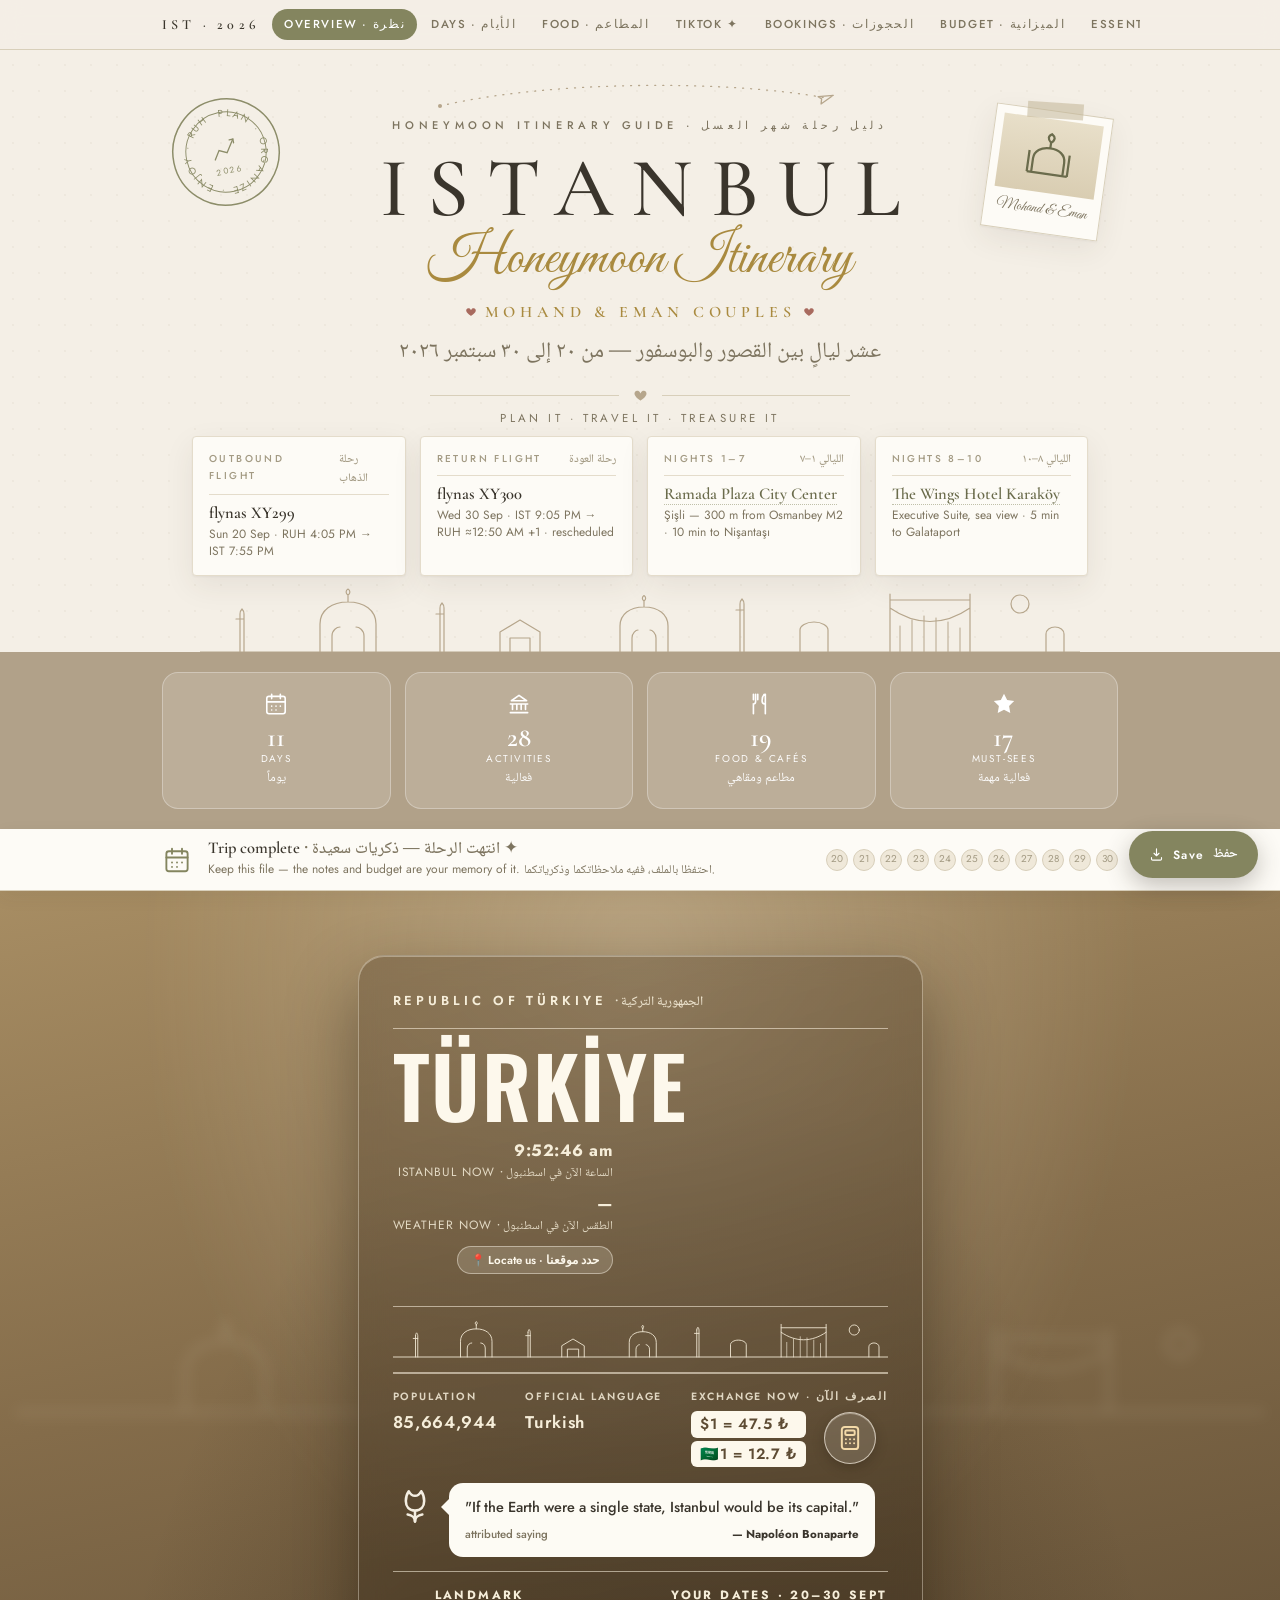
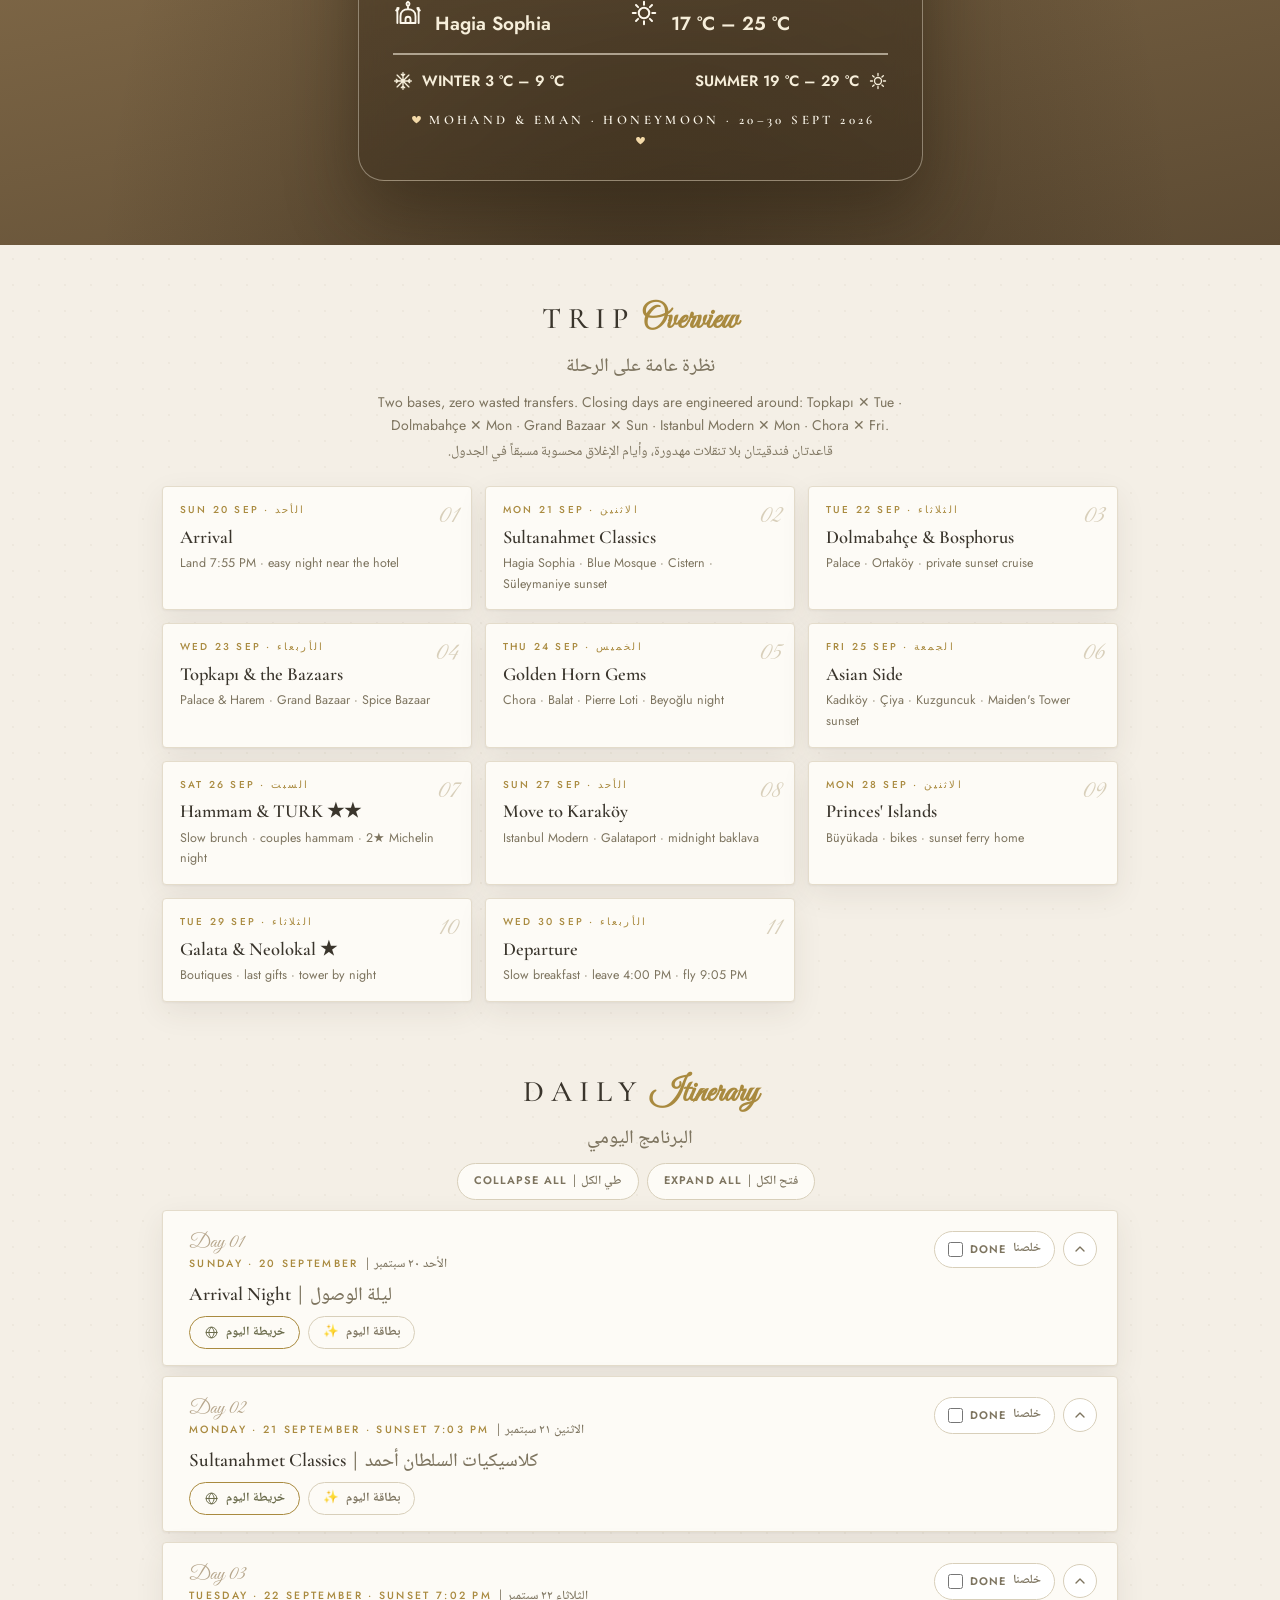
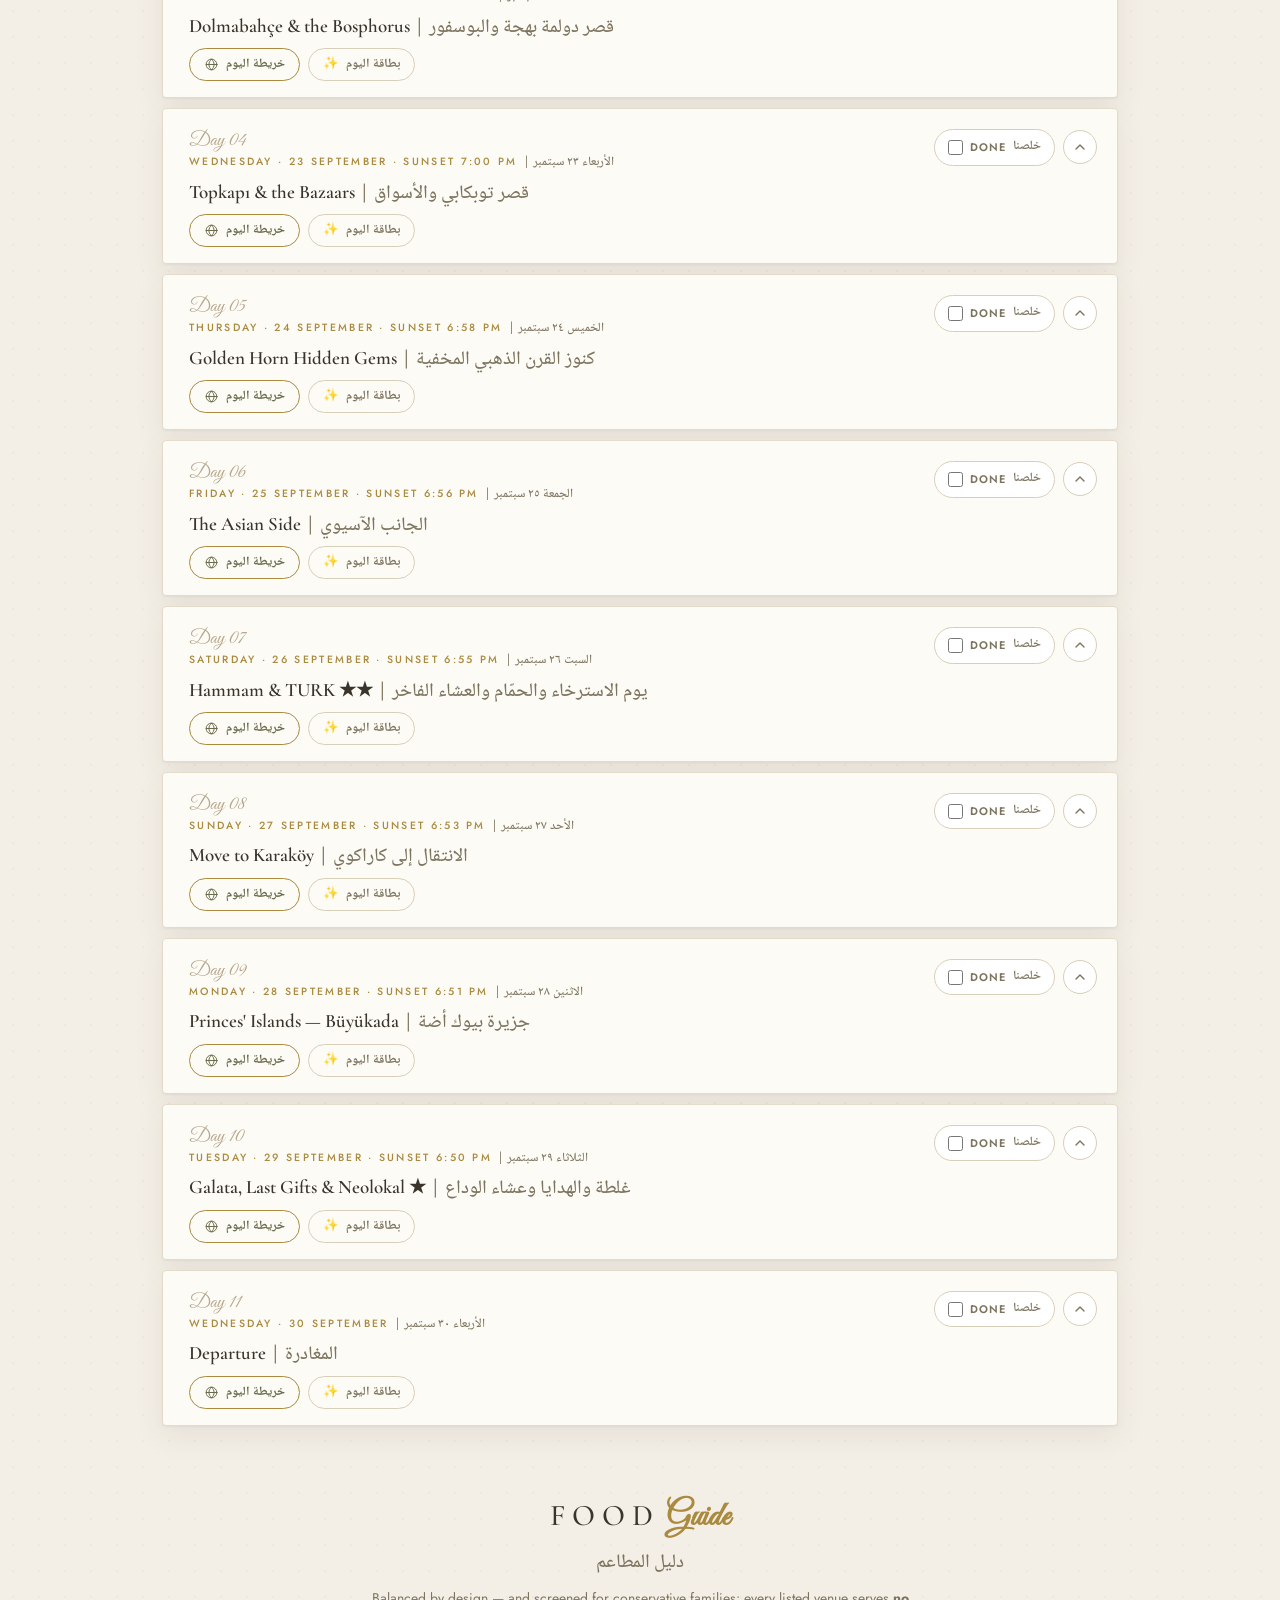
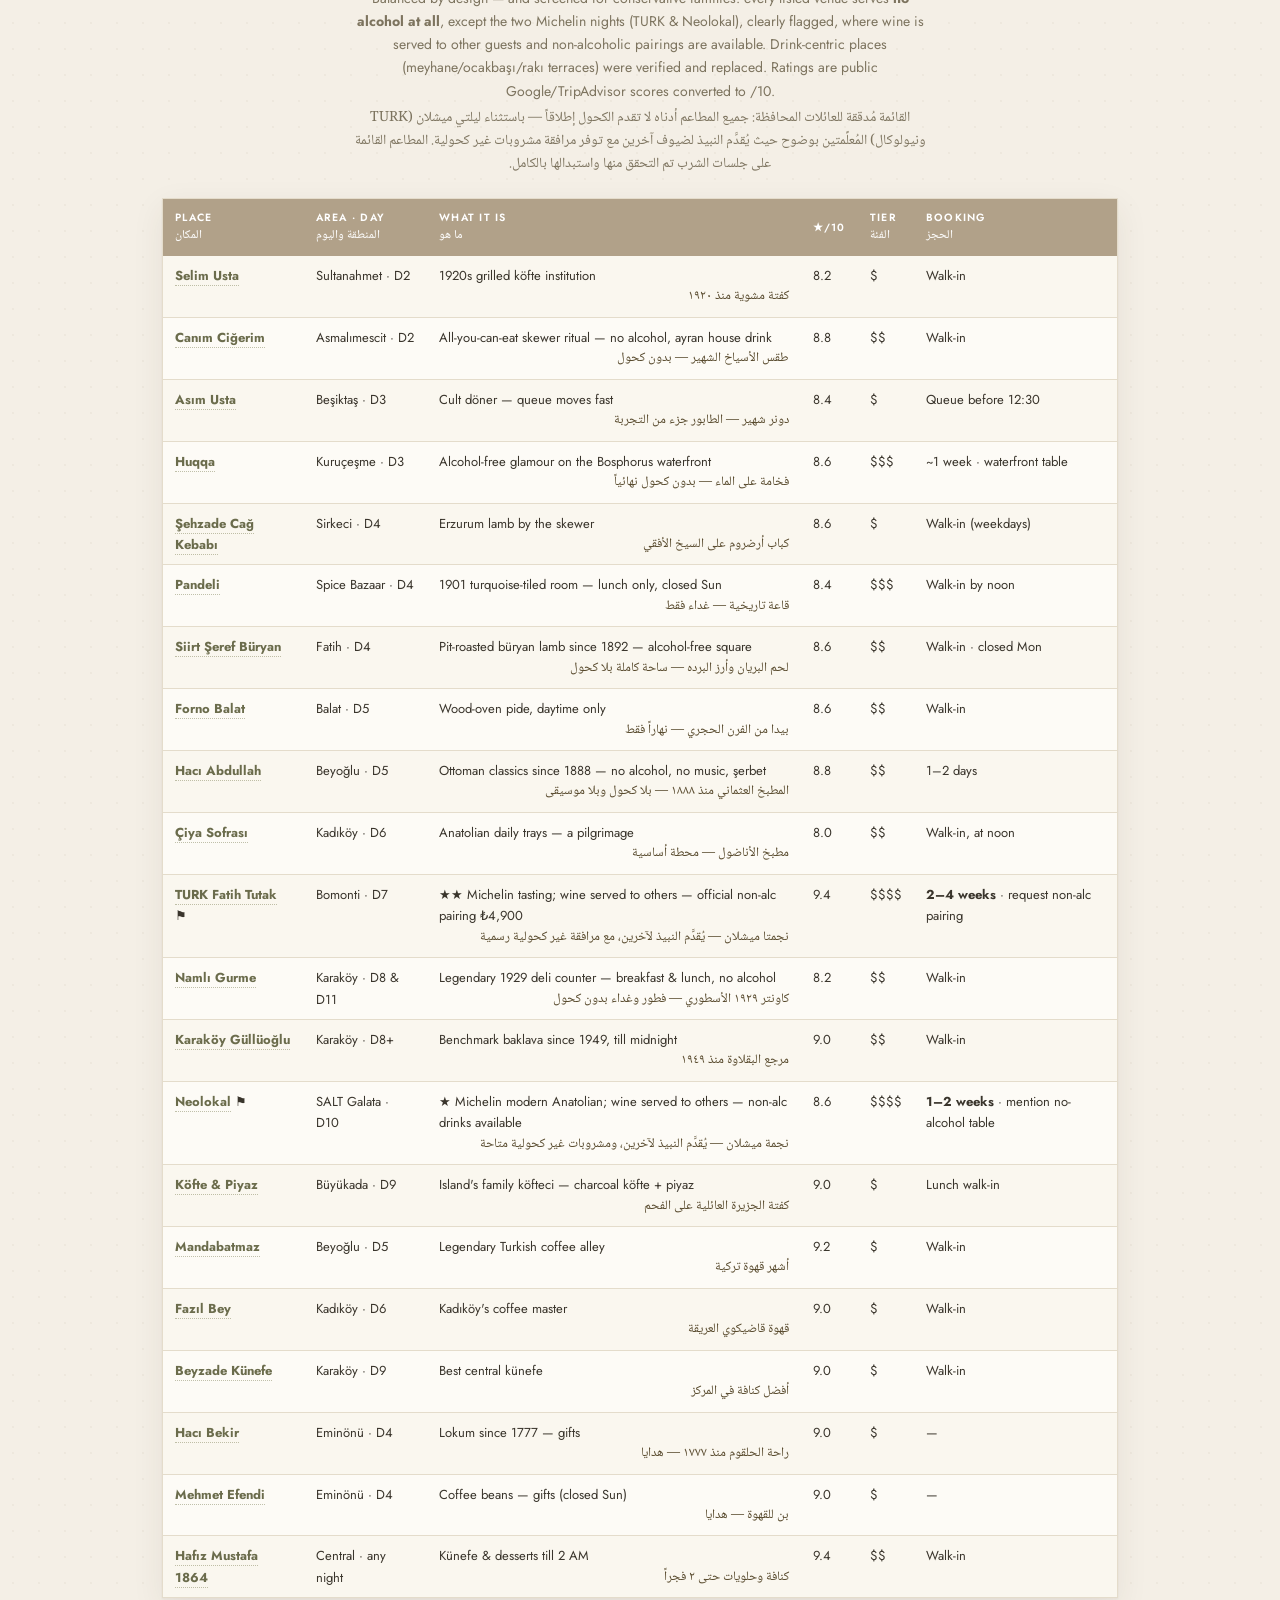
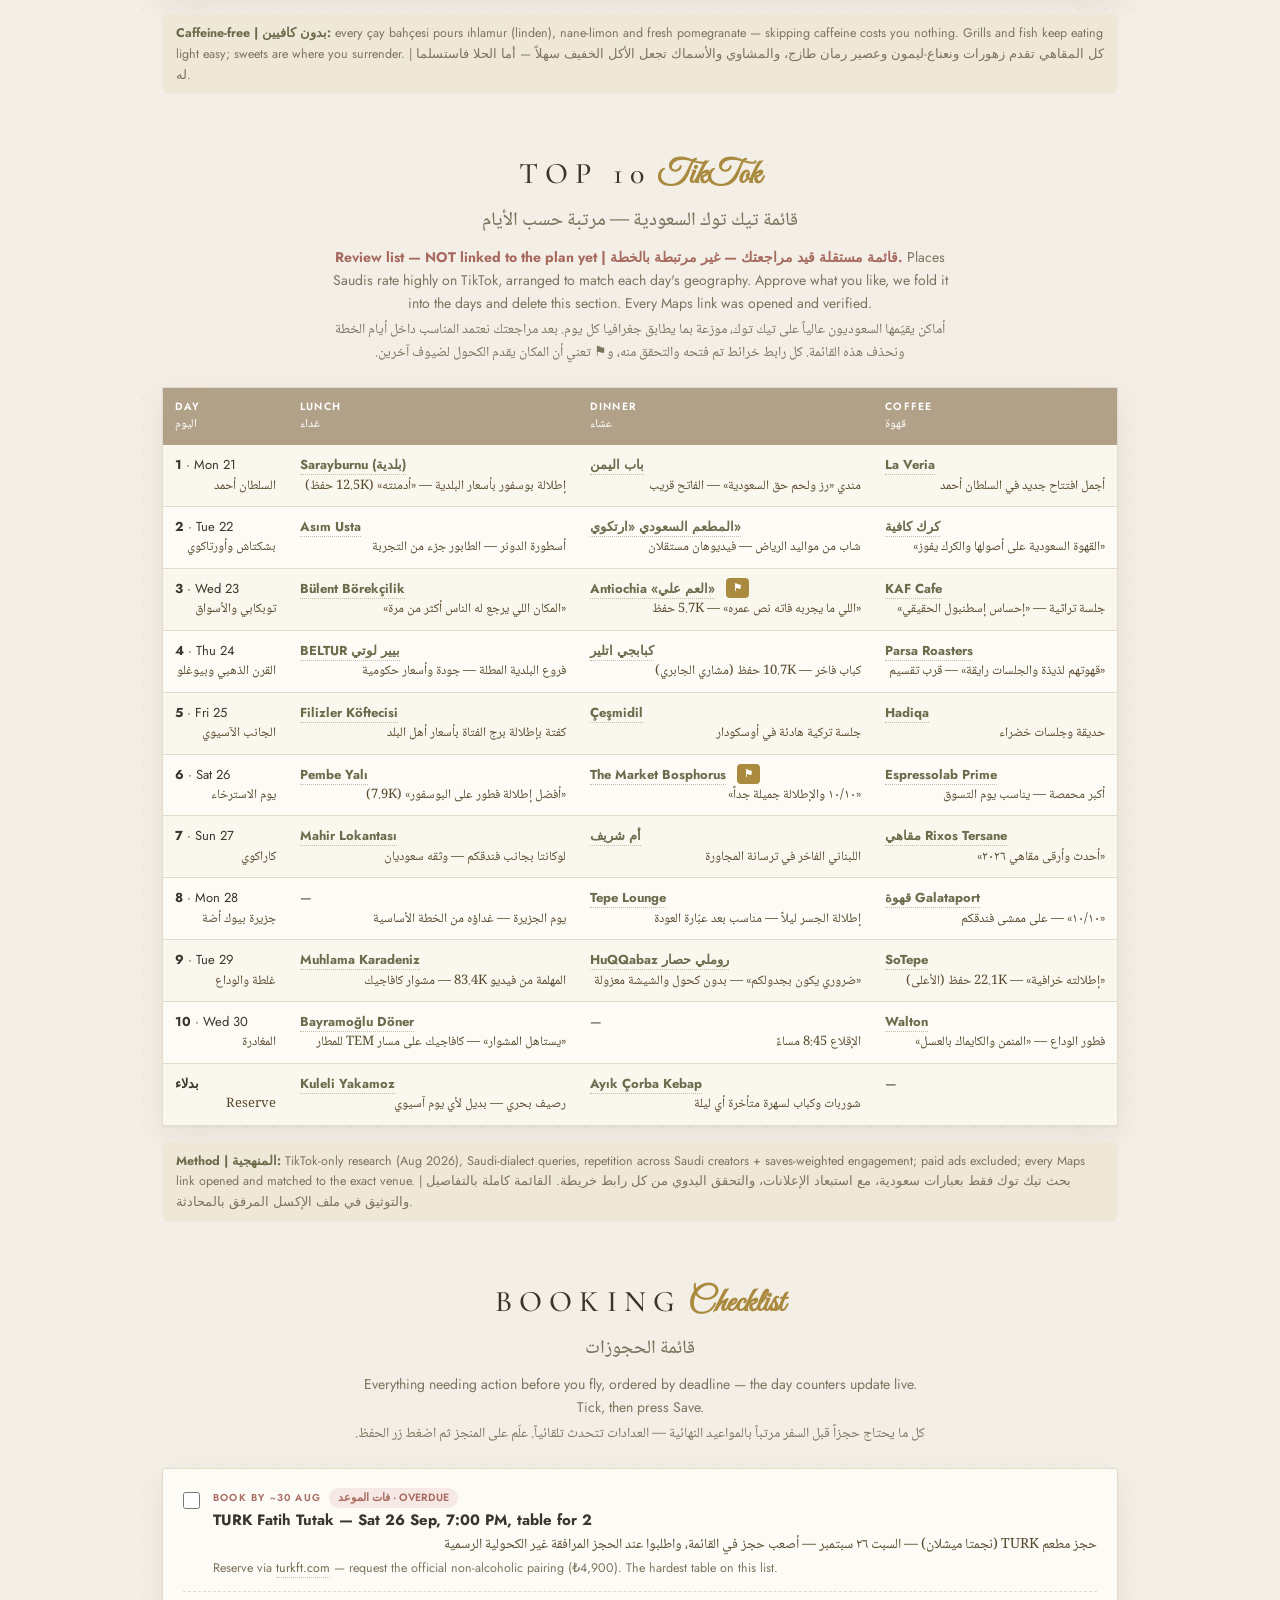
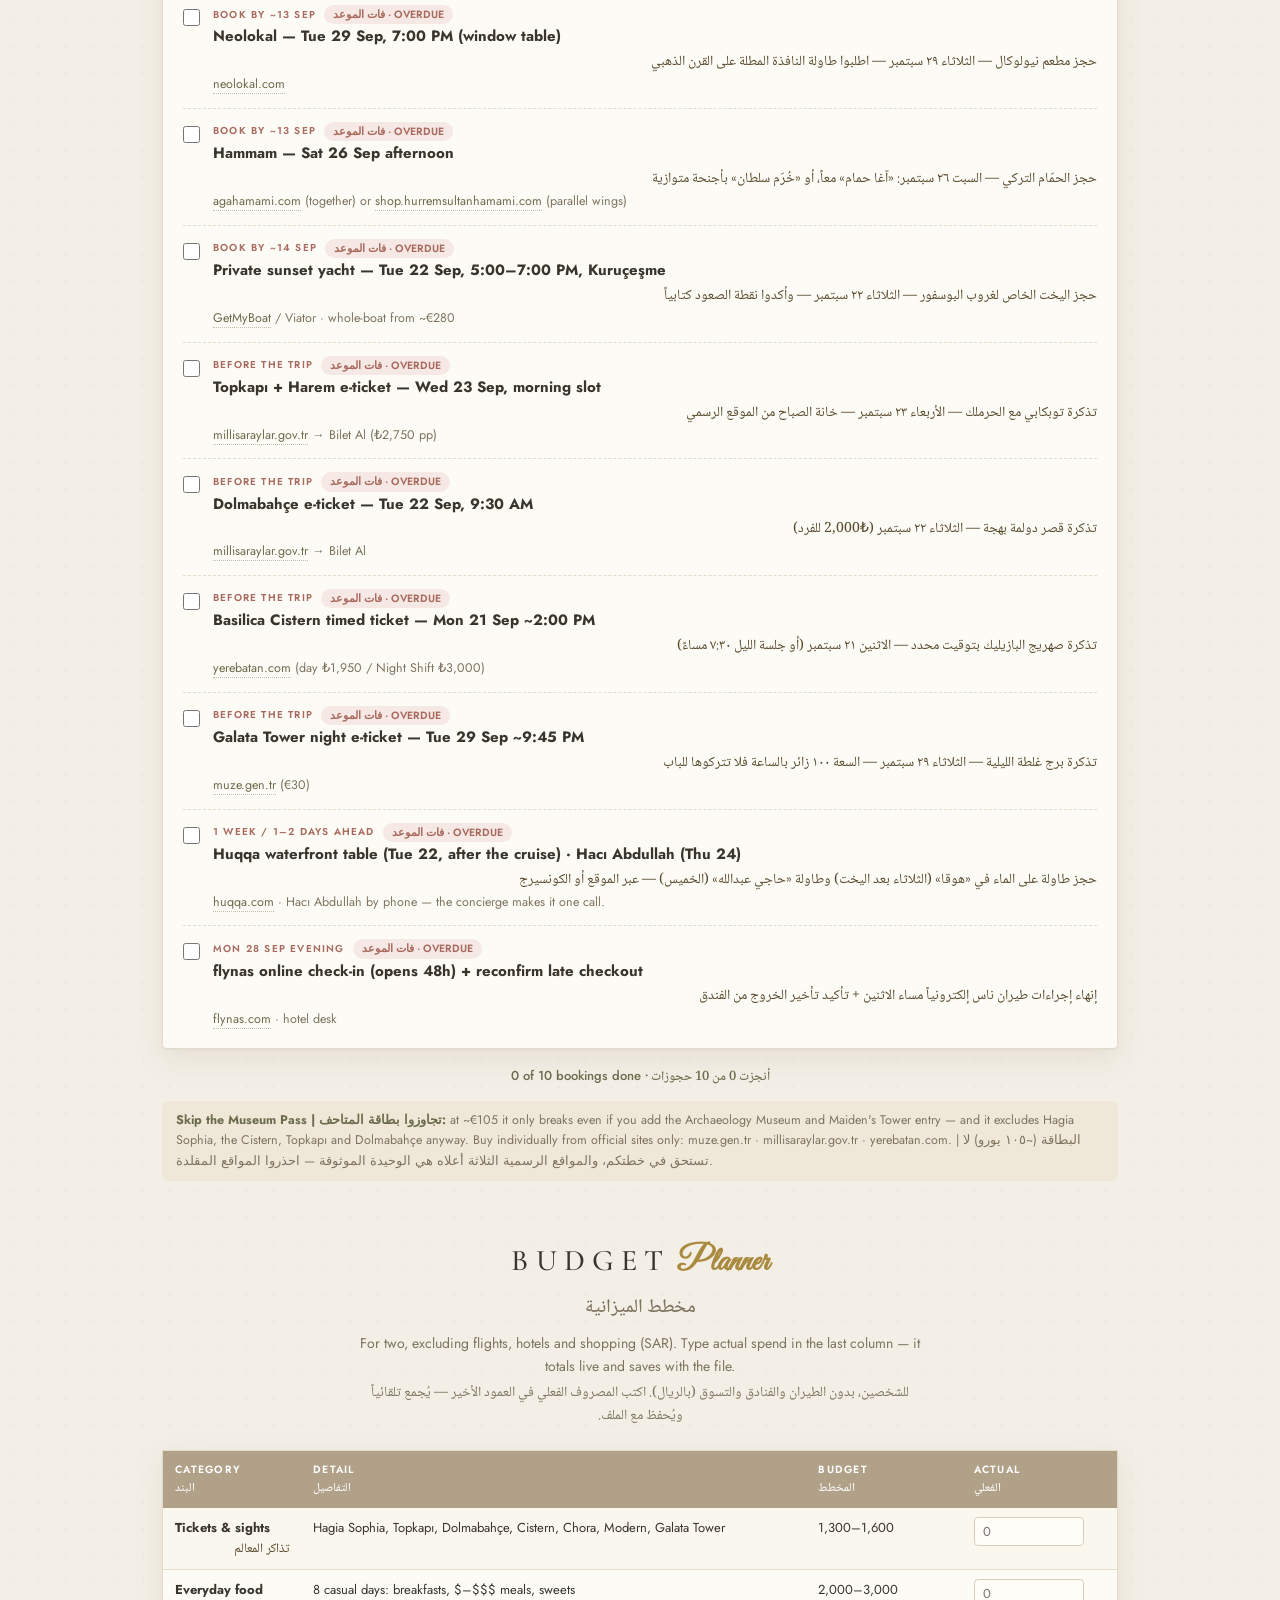
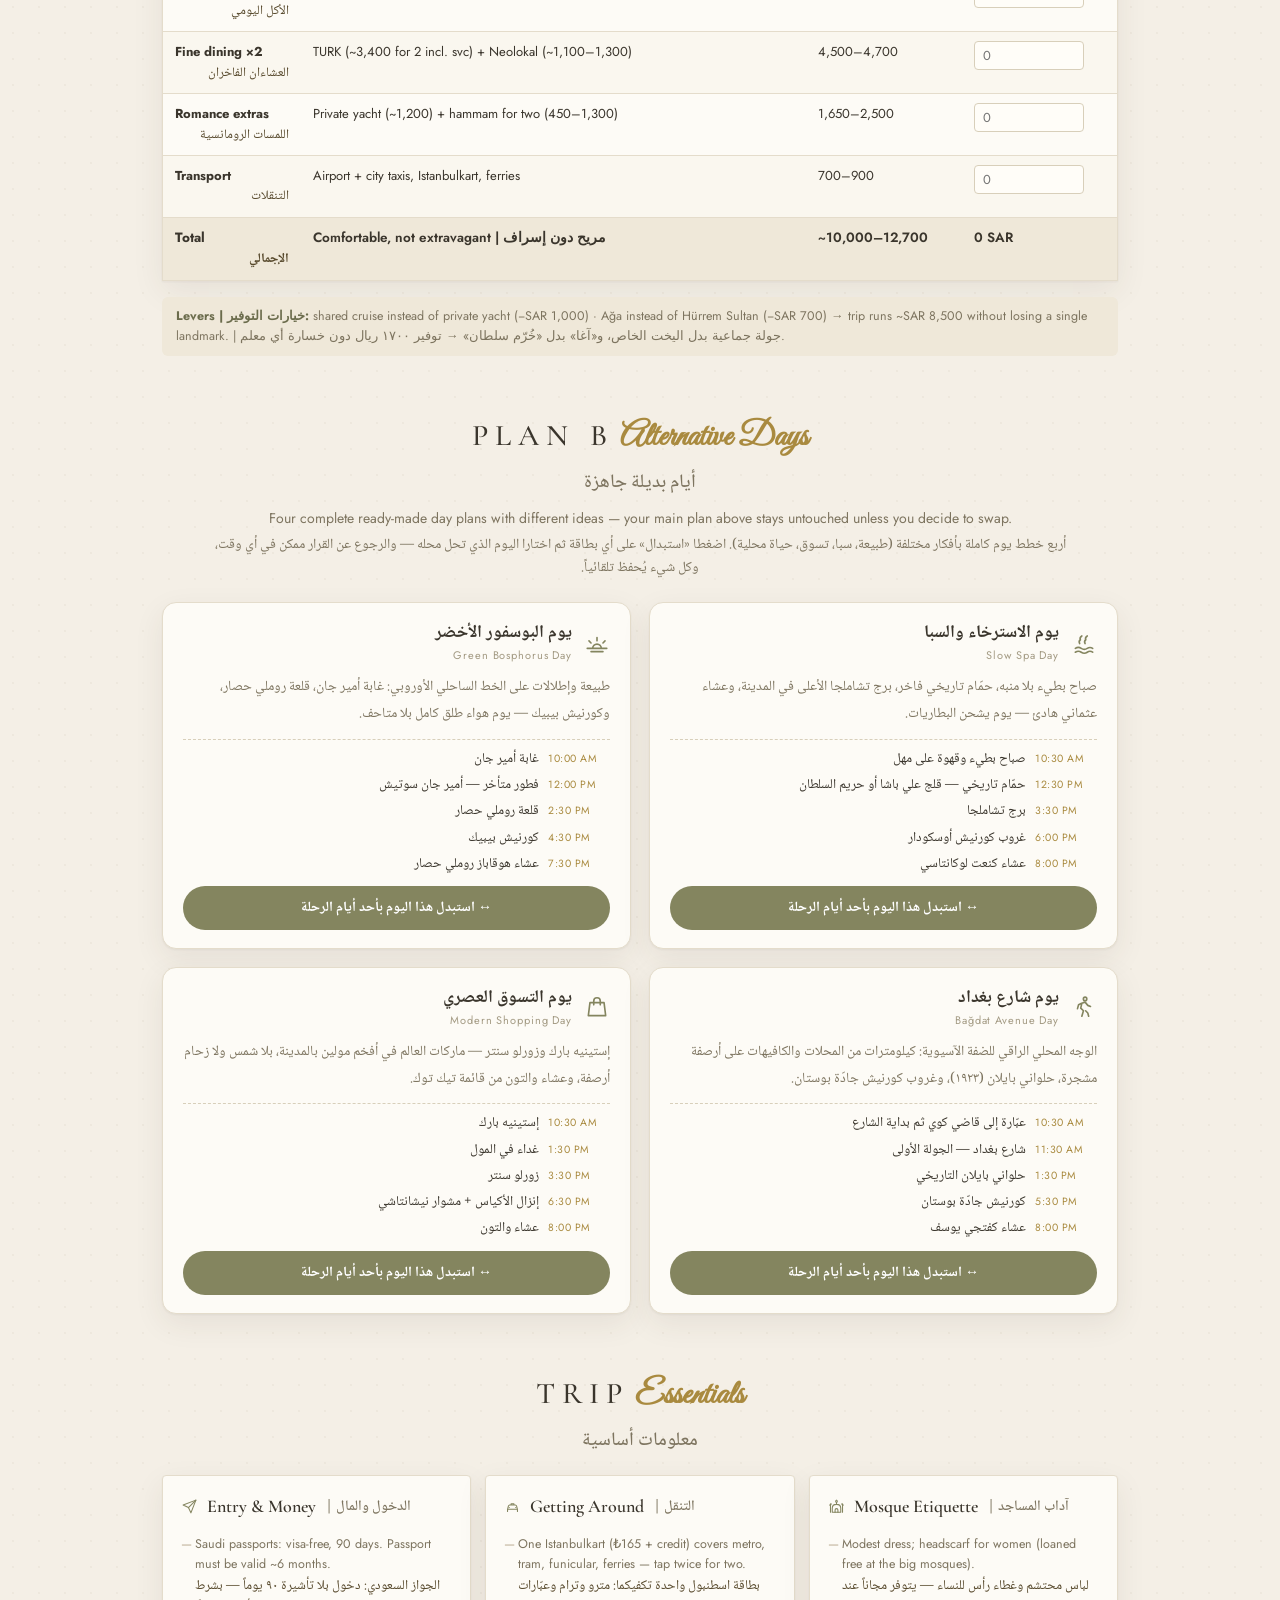
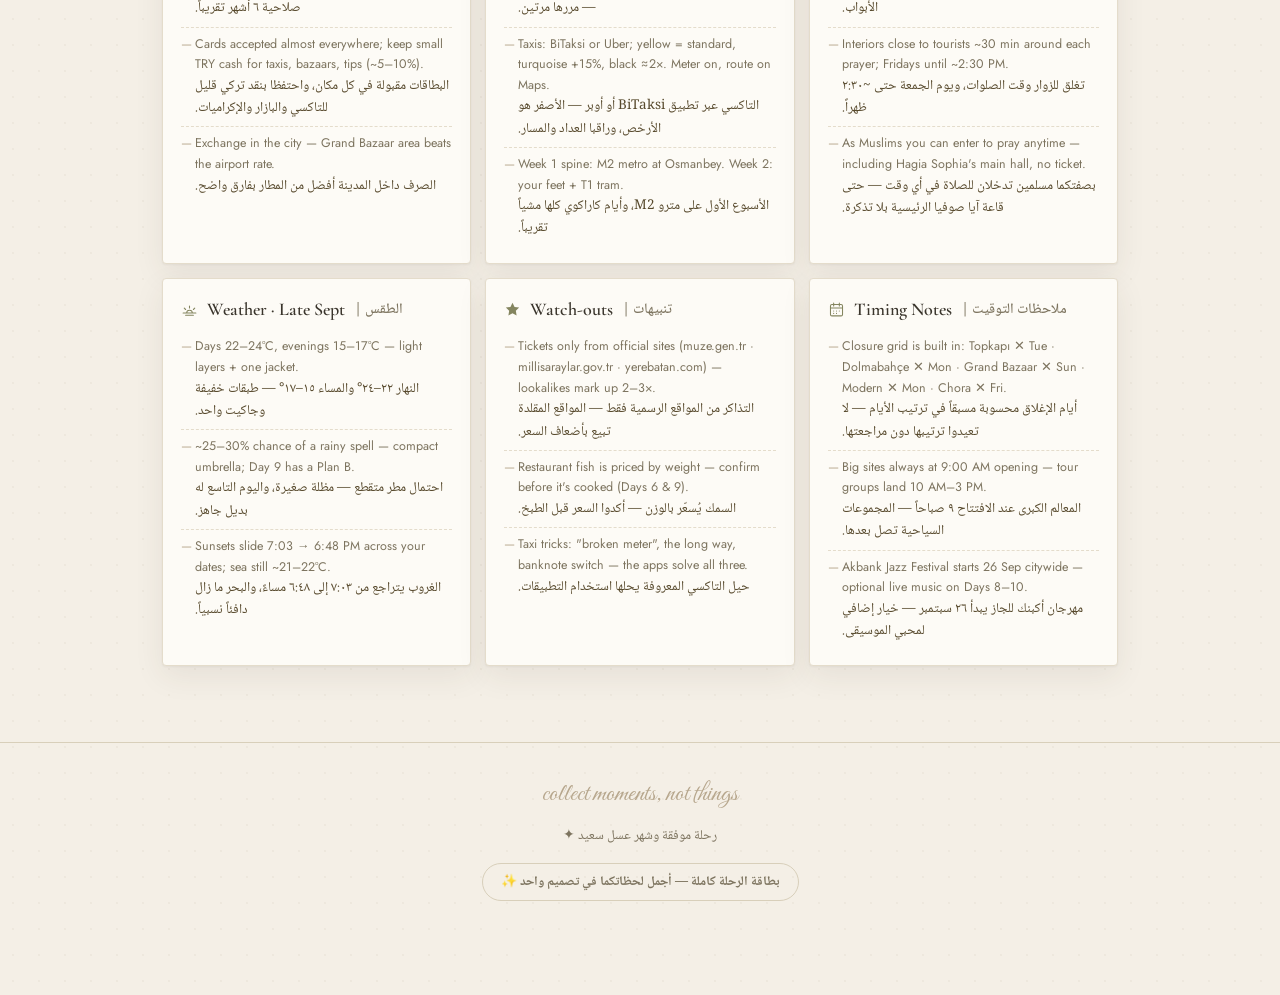
==== commit 8b2aea4d: "Add files via upload" ====
--- a/index.html
+++ b/index.html
@@ -122,14 +122,16 @@
 .fx-glass{width:min(420px,94vw)}
 .fx-title{flex:1 1 auto;direction:rtl;text-align:right;font-family:var(--ar);font-size:17px;font-weight:700;padding-top:4px}
 .fx-title small{display:block;font-size:12px;font-weight:400;opacity:.85;margin-top:2px}
-.fx-body{direction:rtl;text-align:right}
-.fx-row{display:flex;align-items:stretch;gap:10px;margin-top:10px}
-.fx-in{flex:1;min-width:0;background:rgba(255,246,228,.1);border:1.5px solid rgba(255,246,228,.5);border-radius:14px;padding:12px 14px;display:flex;flex-direction:column;gap:2px}
+.fx-body{direction:rtl;text-align:right;min-height:0;overflow-y:auto;-webkit-overflow-scrolling:touch}
+.fx-row{display:flex;flex-direction:column;align-items:stretch;gap:8px;margin-top:10px}
+.fx-row.fxrev{flex-direction:column-reverse}
+.fx-in{flex:0 0 auto;width:100%;box-sizing:border-box;min-width:0;background:rgba(255,246,228,.1);border:1.5px solid rgba(255,246,228,.5);border-radius:14px;padding:12px 14px;display:flex;flex-direction:column;gap:2px}
 .fx-in.out{background:rgba(255,246,228,.06);border-style:dashed}
 .fx-in label{font-family:var(--ar);font-size:12px;opacity:.85;font-weight:600}
-.fx-in input{width:100%;box-sizing:border-box;background:transparent;border:none;outline:none;color:#fdf8ec;font-family:var(--sans);font-size:30px;font-weight:600;letter-spacing:.02em;direction:ltr;text-align:right;padding:0;caret-color:#f3d9a8}
+.fx-in input{width:100%;box-sizing:border-box;background:transparent;border:none;outline:none;color:#fdf8ec;font-family:var(--sans);font-size:34px;font-weight:600;letter-spacing:.02em;direction:ltr;text-align:right;padding:0;caret-color:#f3d9a8}
 .fx-in input::placeholder{color:rgba(253,248,236,.35)}
-.fx-in .fx-val{font-family:var(--sans);font-size:30px;font-weight:600;direction:ltr;text-align:right;color:#f3d9a8;min-height:36px;letter-spacing:.02em;white-space:nowrap;overflow:hidden;text-overflow:ellipsis}
+.fx-in .fx-val{font-family:var(--sans);font-size:34px;font-weight:600;direction:ltr;text-align:right;color:#f3d9a8;letter-spacing:.02em;white-space:nowrap;overflow:hidden;text-overflow:ellipsis}
+.fx-in input,.fx-in .fx-val{height:48px;line-height:48px}
 .fx-in .fx-cur{font-family:var(--sans);font-size:11.5px;letter-spacing:.14em;text-transform:uppercase;opacity:.8}
 .fx-swap{flex:none;align-self:center;width:44px;height:44px;border-radius:50%;border:1px solid rgba(255,246,228,.6);background:rgba(255,246,228,.14);color:#fdf8ec;cursor:pointer;display:flex;align-items:center;justify-content:center;font-size:20px}
 .fx-swap:hover{background:rgba(255,246,228,.3)}
@@ -149,7 +151,7 @@
 .fx-quick{display:flex;gap:7px;flex-wrap:wrap;margin-top:12px}
 .fx-quick button{font-family:var(--sans);font-size:12px;font-weight:600;border-radius:99px;border:1px solid rgba(255,246,228,.4);background:rgba(255,246,228,.08);color:#f6eeda;padding:5px 12px;cursor:pointer}
 .fx-quick button:hover{background:rgba(255,246,228,.22)}
-@media(max-width:600px){.fx-in input,.fx-in .fx-val{font-size:24px}.fx-pad button{padding:11px 0;font-size:21px}}
+@media(max-width:600px){.fx-in input,.fx-in .fx-val{font-size:30px}.fx-pad button{padding:11px 0;font-size:21px}}
 .gsky{display:block;width:100%;margin:6px 0 2px;color:#f6eeda;opacity:.95}
 .gfacts{display:flex;gap:18px;justify-content:space-between;flex-wrap:wrap;font-family:var(--sans)}
 .gfacts .gf b{display:block;font-size:10.5px;letter-spacing:.18em;text-transform:uppercase;opacity:.85;font-weight:600;margin-bottom:3px}
@@ -2730,10 +2732,11 @@
   m.querySelector(".fx-lab-out").textContent=sar?"يساوي بالليرة التركية":"يساوي بالريال السعودي";
   m.querySelector(".fx-cur-in").textContent=sar?"SAR · ريال":"TRY · ليرة";
   m.querySelector(".fx-cur-out").textContent=sar?"TRY · ليرة":"SAR · ريال";
+  m.querySelector(".fx-row").classList.toggle("fxrev",!sar); /* riyal always on top, lira always at the bottom */
   m.querySelector(".fx-val").textContent=n?fxFmt(out,sar?"try":"sar"):"0";
   m.querySelector(".fx-rate").innerHTML="سعر اليوم: <b>١ ريال = "+r.toFixed(2)+" ليرة</b> · <b>١ ليرة = "+(1/r).toFixed(3)+" ريال</b>"
     +(FX.live?" · محدَّث الآن":(FX.at?" · آخر تحديث محفوظ":" · سعر تقريبي — يتحدث مع الاتصال"));
-  var q=sar?[50,100,200,500,1000]:[500,1000,2000,5000,10000];
+  var q=sar?[50,100,200,500]:[500,1000,2000,5000];
   m.querySelector(".fx-quick").innerHTML=q.map(function(v){return '<button type="button" data-v="'+v+'">'+v.toLocaleString("en-US")+(sar?" ر.س":" ₺")+"</button>";}).join(""); }
 function openFx(){ var m=buildFxModal(); m.hidden=false; document.body.classList.add("modal-open"); fxRender();
   var inp=m.querySelector(".fx-input"); inp.value=FXC.raw; setTimeout(function(){ try{inp.focus({preventScroll:true});}catch(e){} },120); }
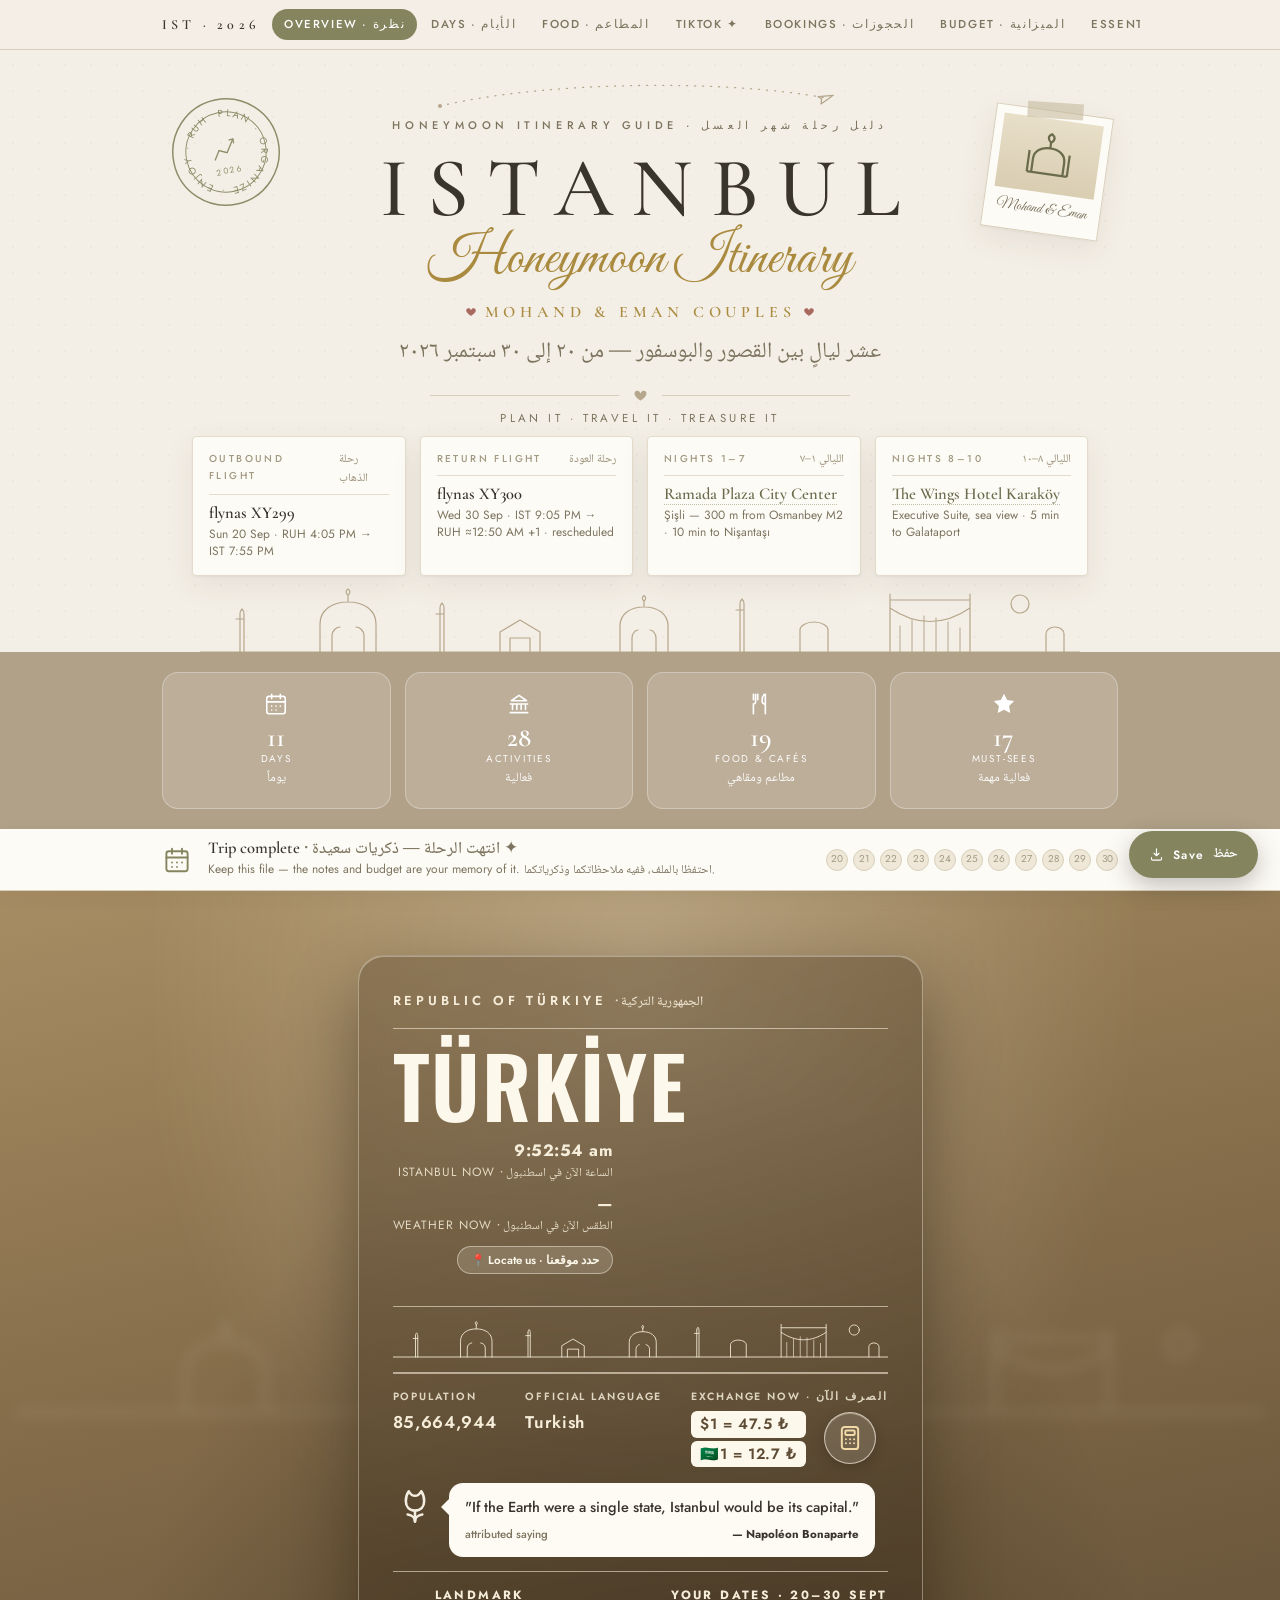
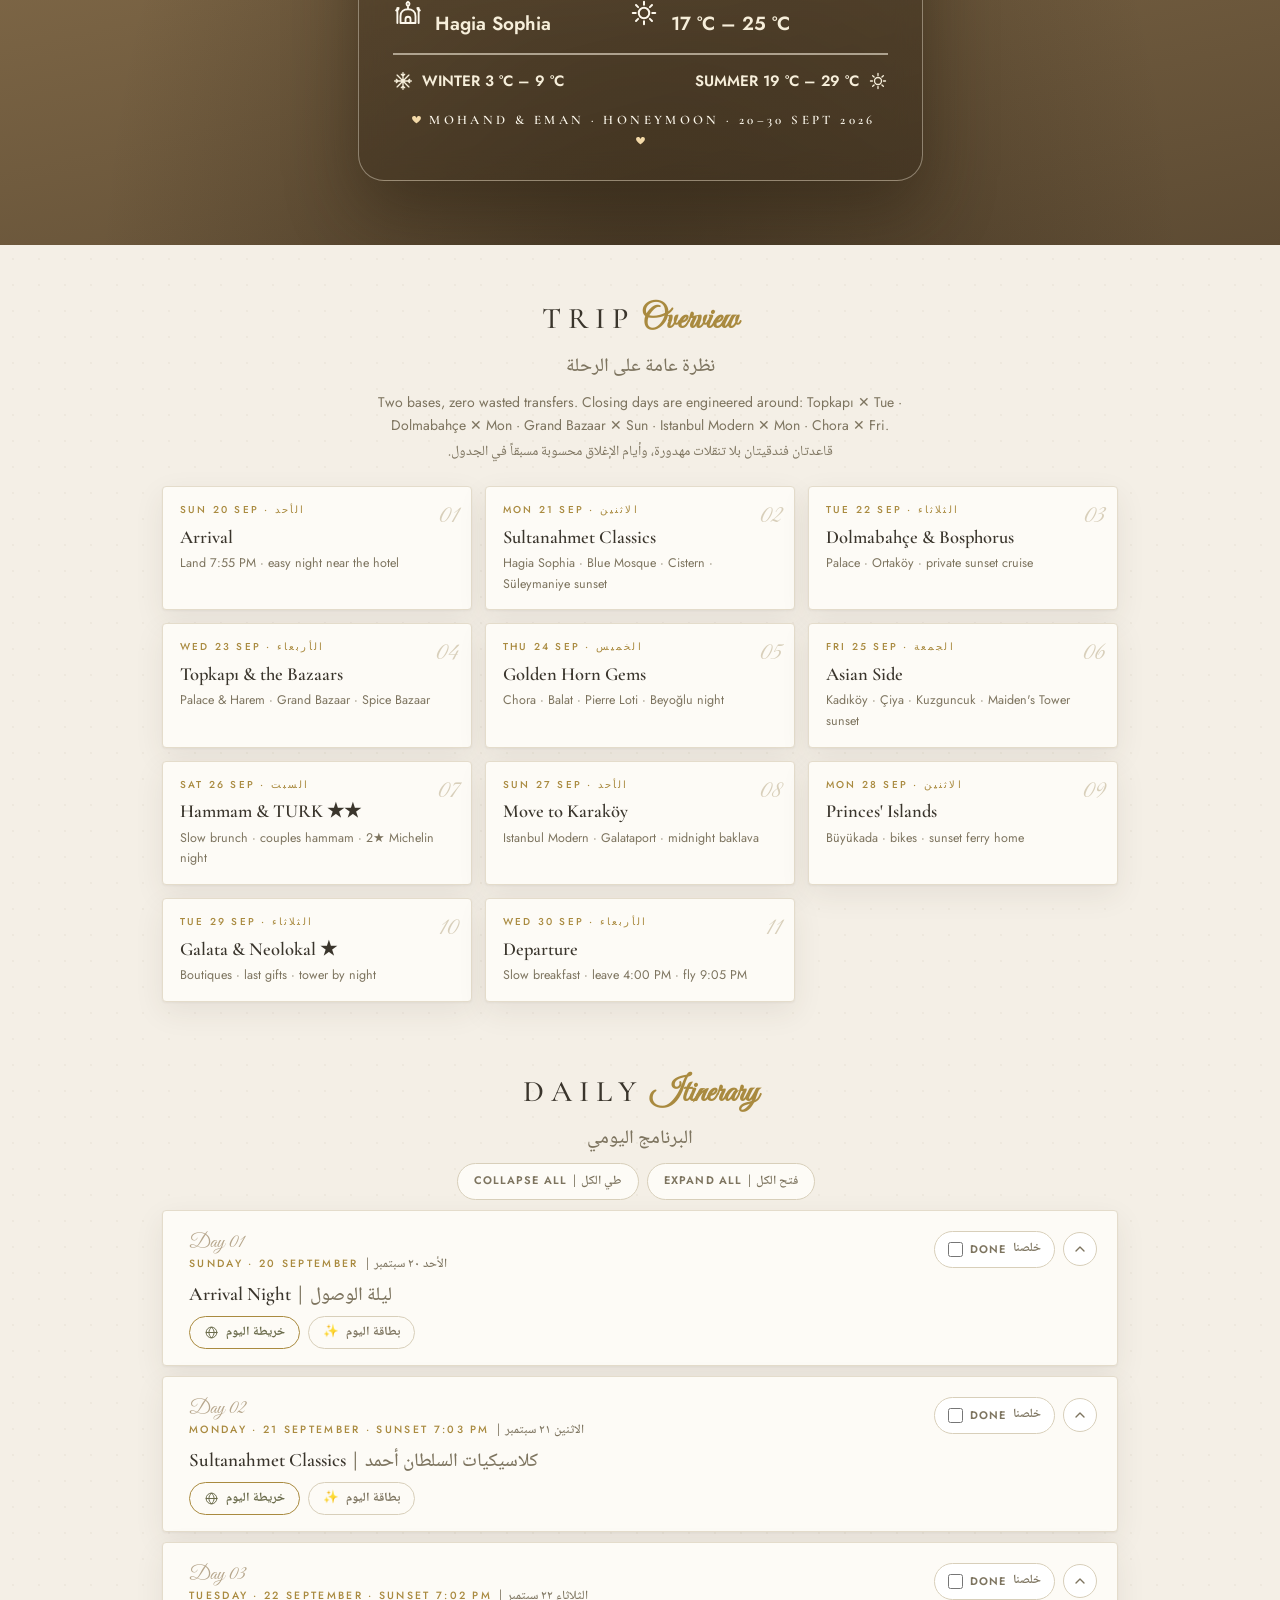
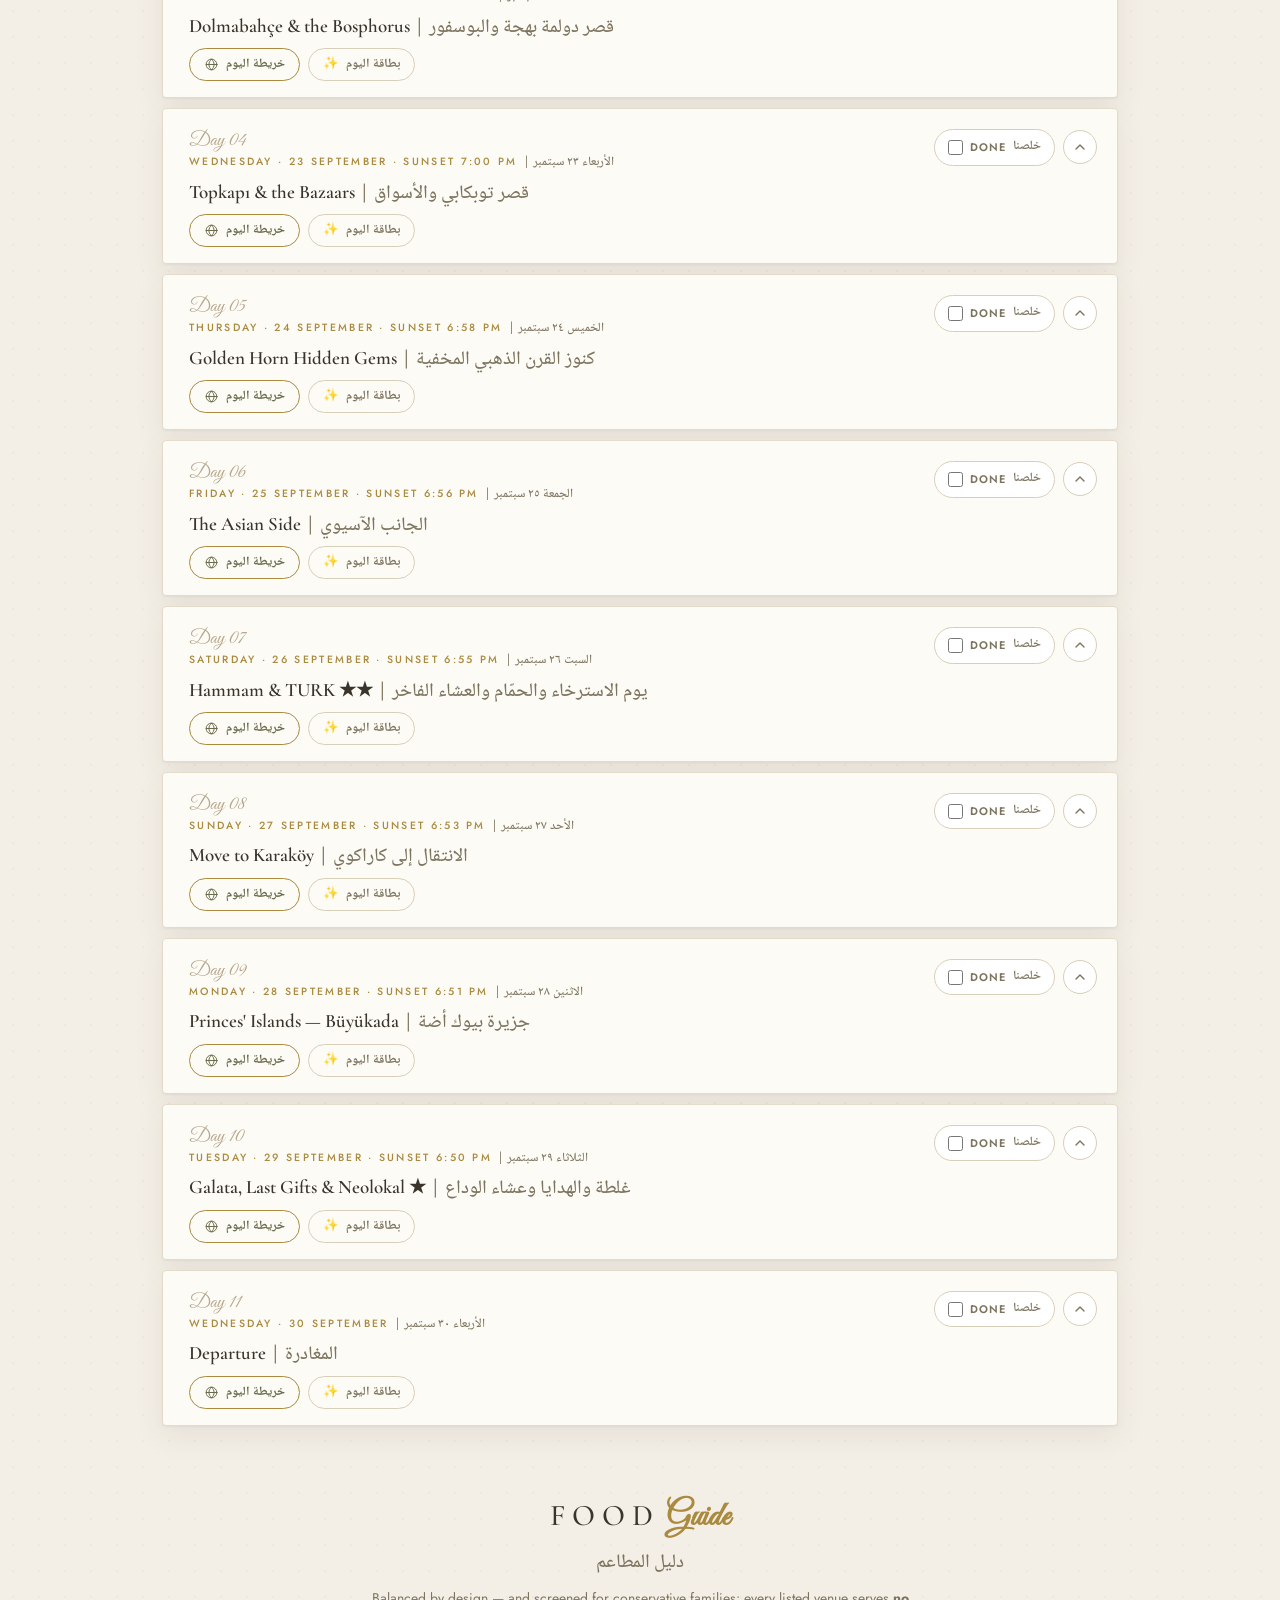
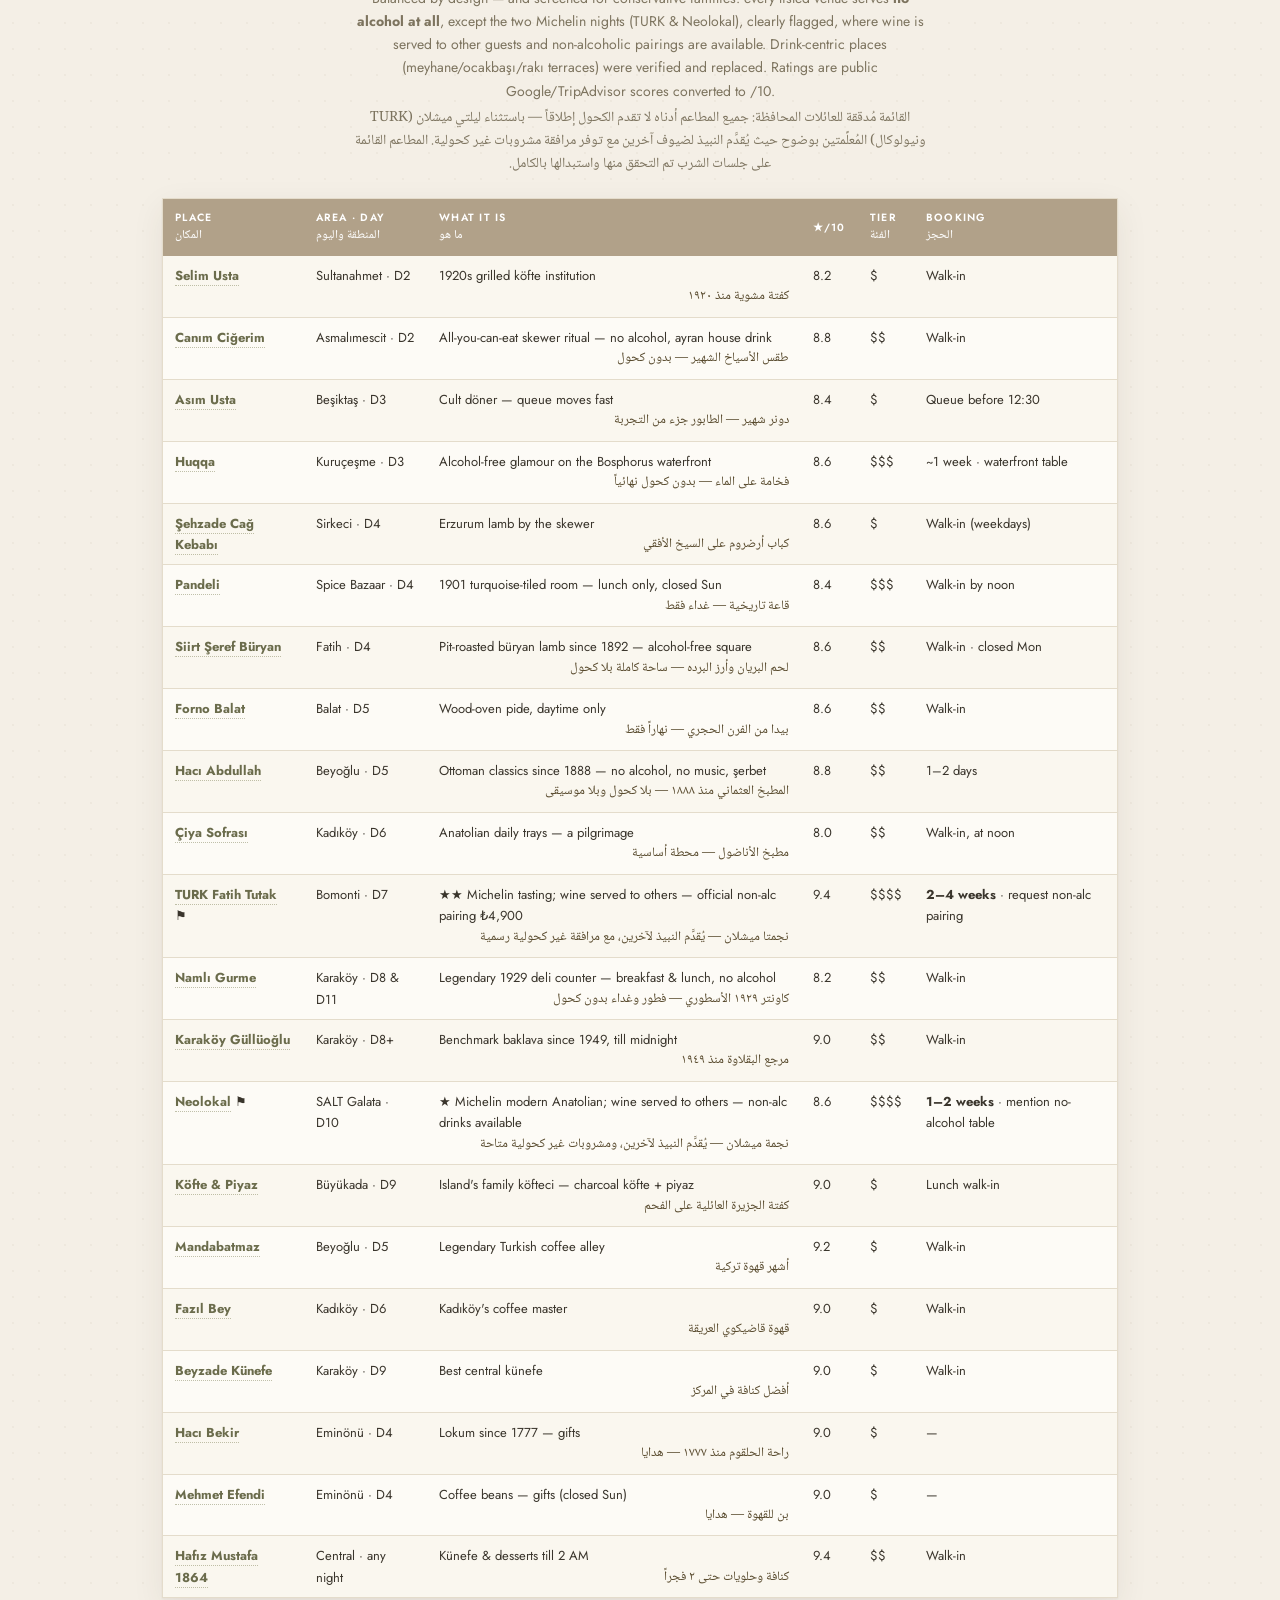
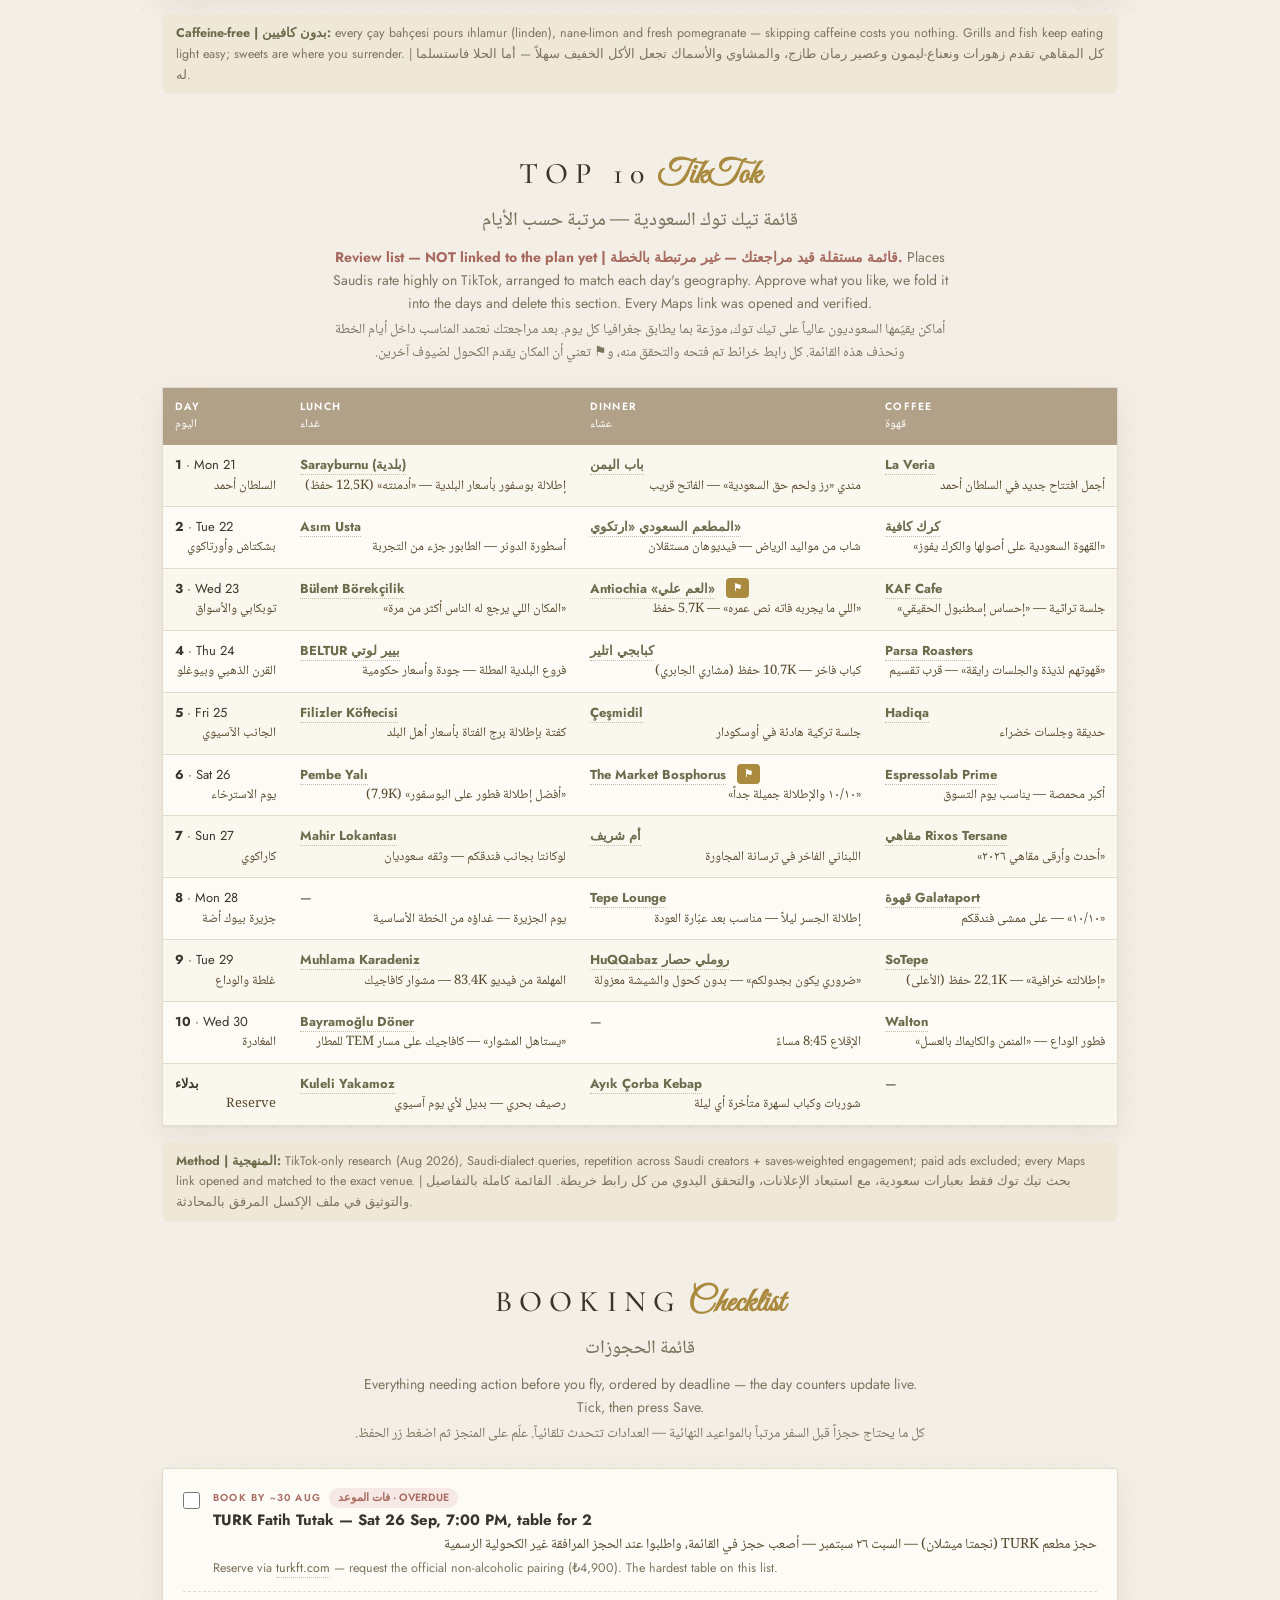
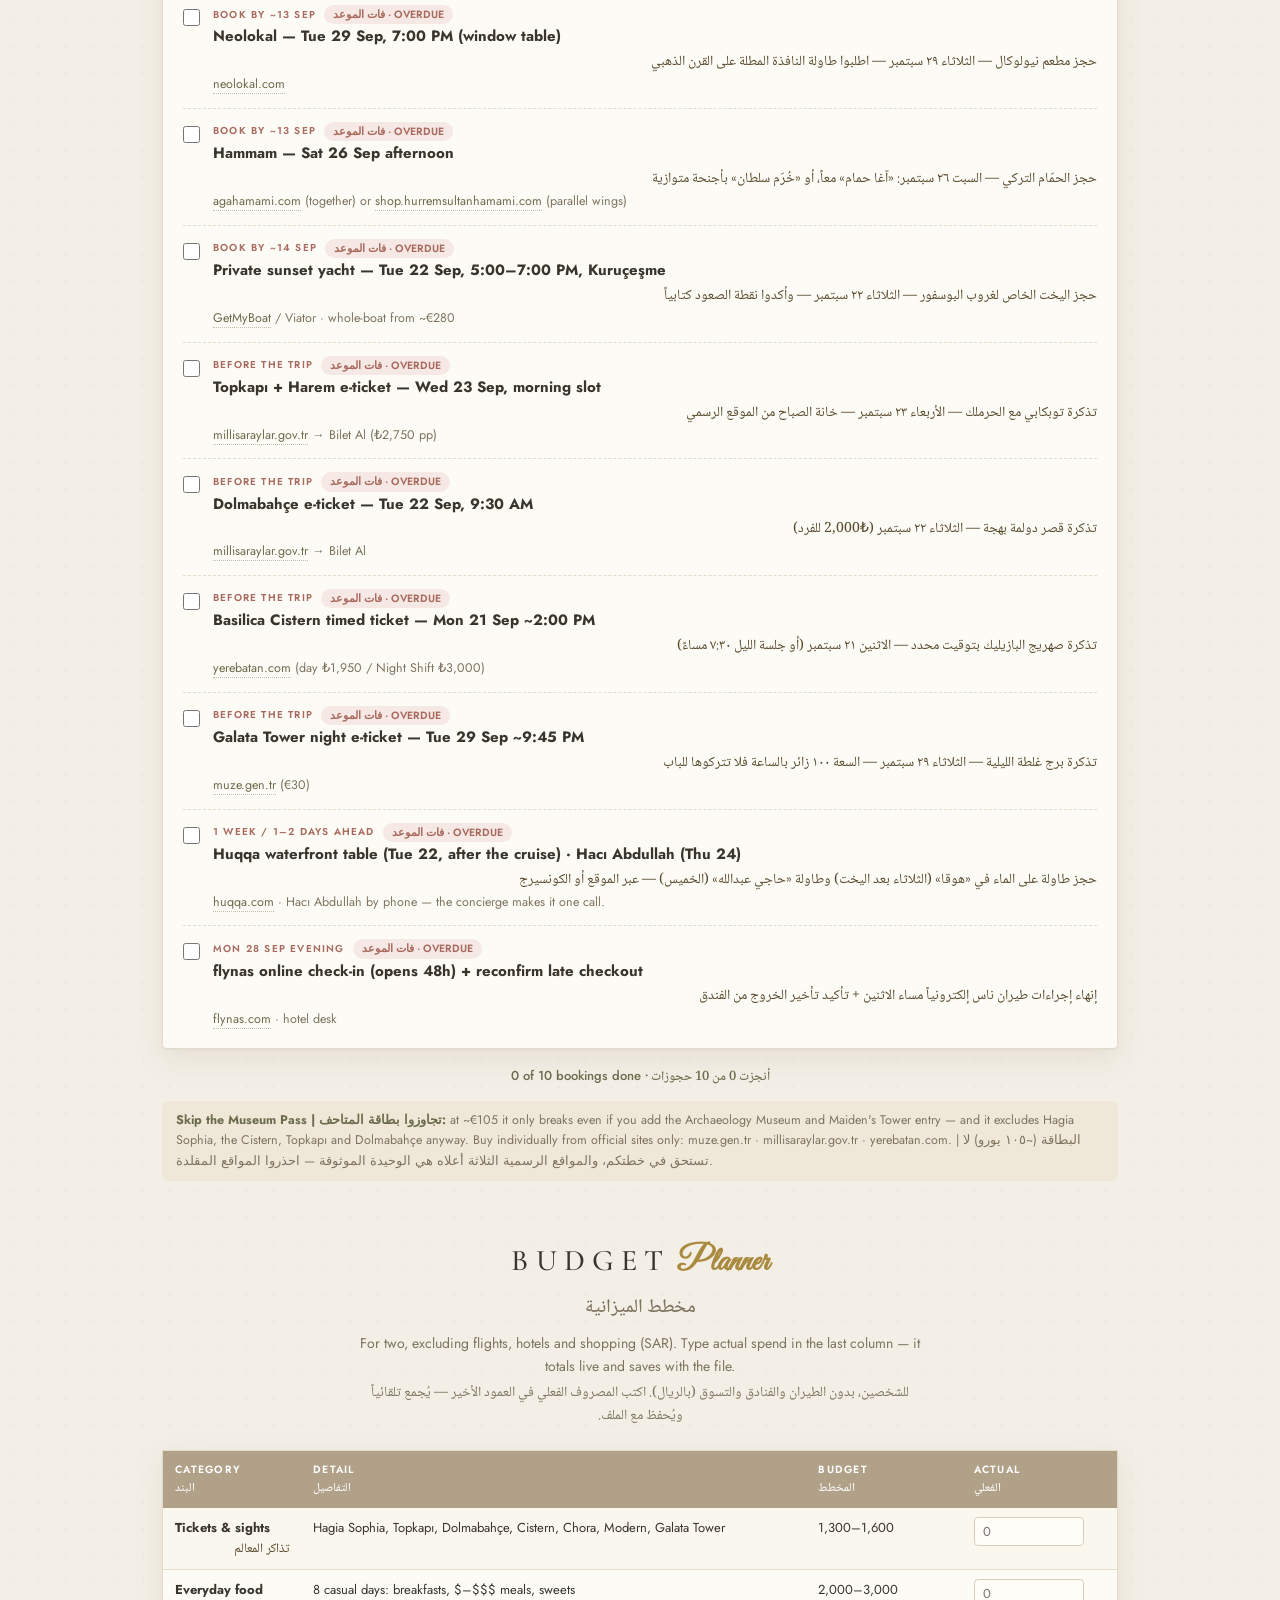
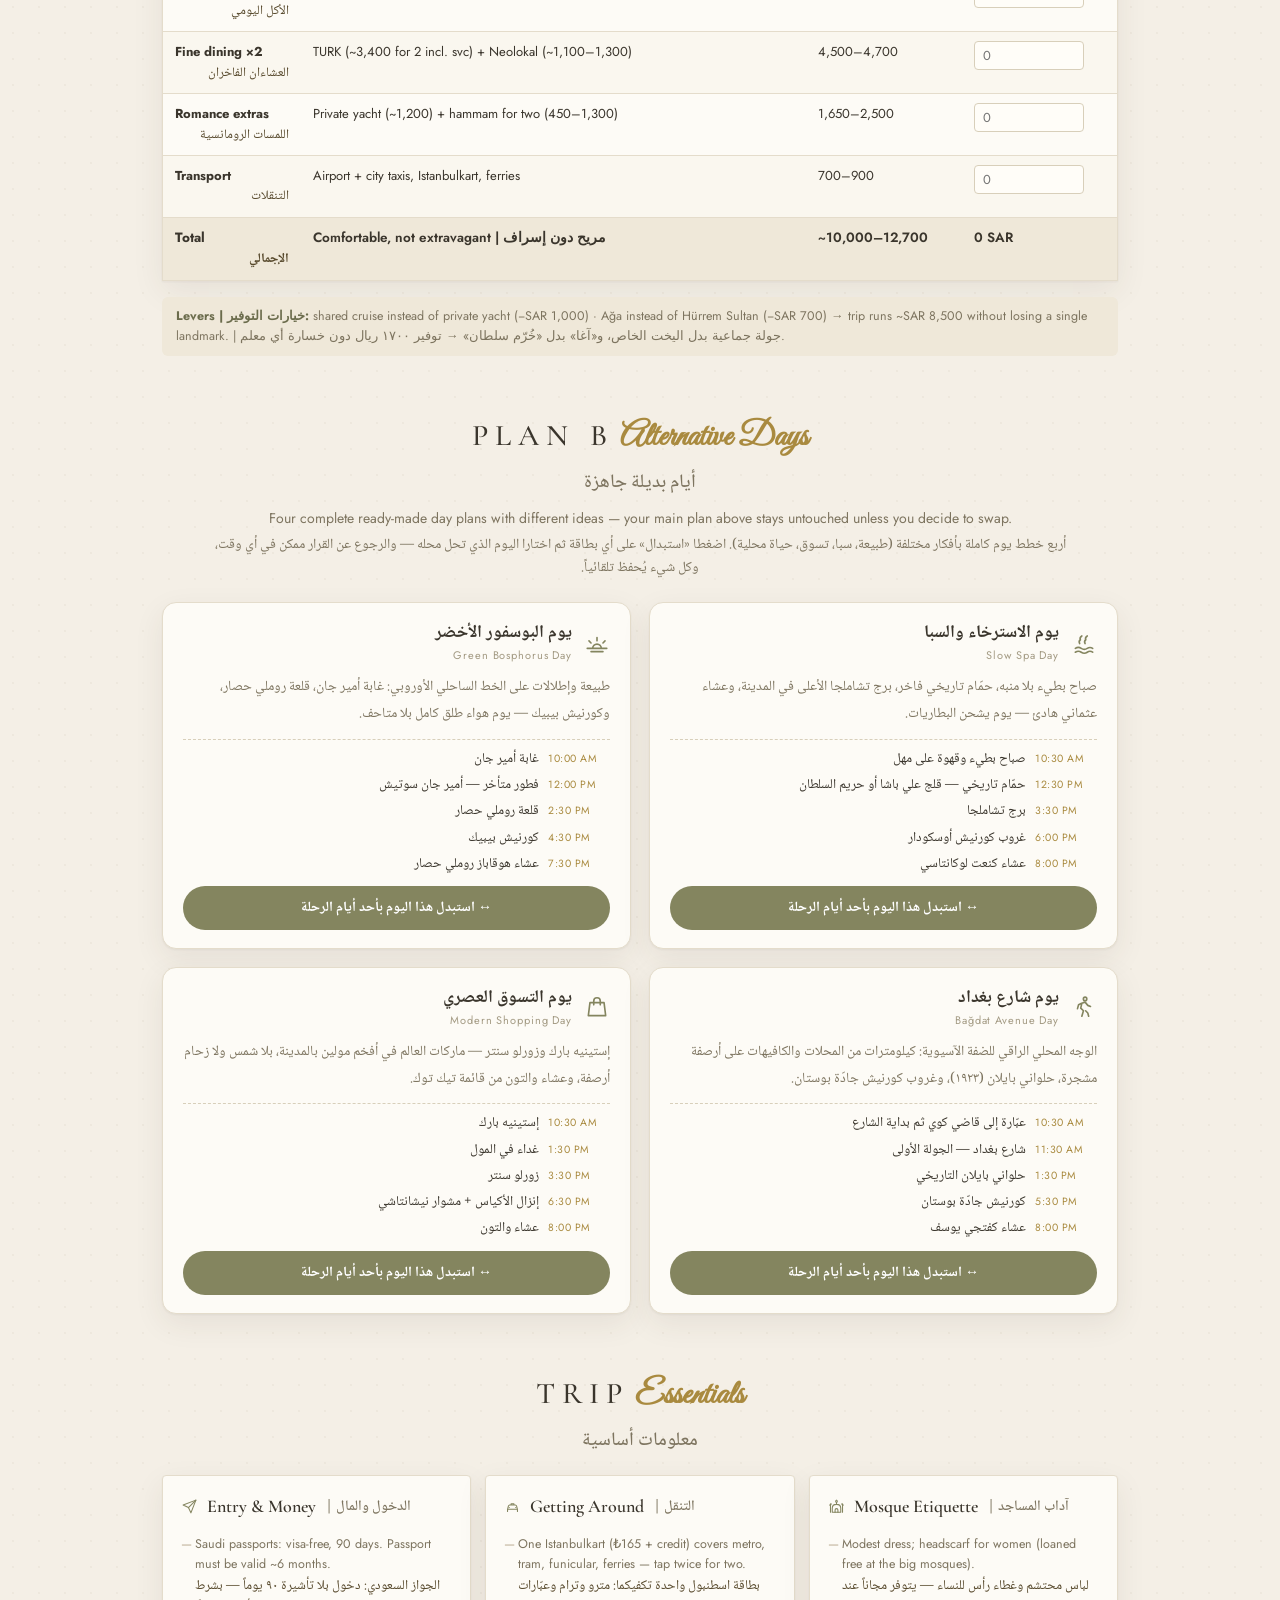
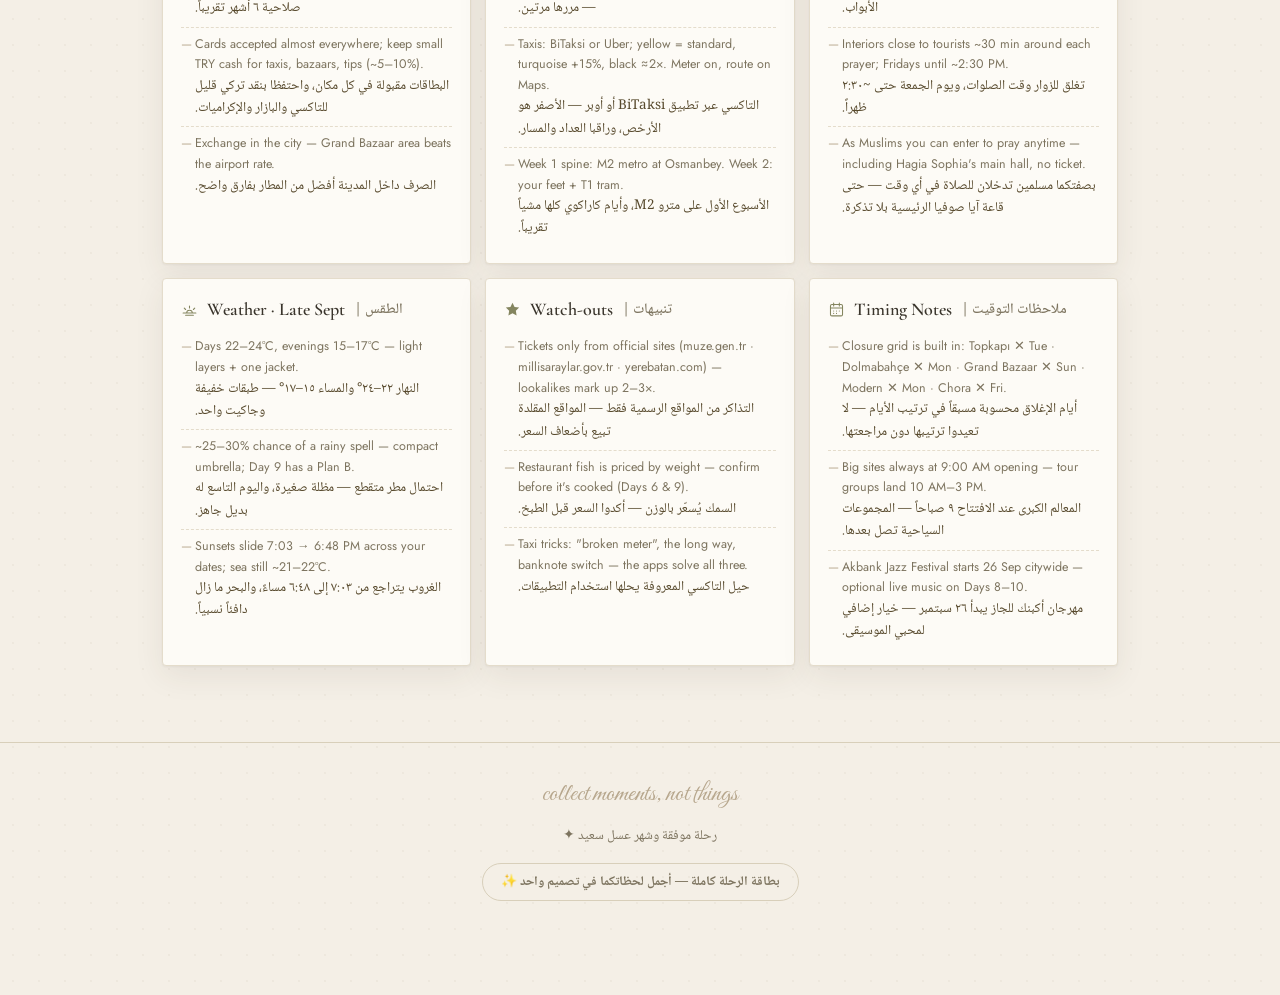
==== commit 1bff52ab: "Add files via upload" ====
--- a/index.html
+++ b/index.html
@@ -119,11 +119,12 @@
 .gf-fx .fxico svg{width:28px;height:28px}
 .gf-fx:hover .fxico{background:rgba(253,248,236,.3);transform:scale(1.05)}
 /* ── exchange calculator ── */
-.fx-glass{width:min(420px,94vw)}
+#fxModal{padding:10px}
+.cm-glass.fx-glass{width:min(420px,94vw);max-height:92vh;max-height:92svh;padding:16px 16px 14px}
 .fx-title{flex:1 1 auto;direction:rtl;text-align:right;font-family:var(--ar);font-size:17px;font-weight:700;padding-top:4px}
 .fx-title small{display:block;font-size:12px;font-weight:400;opacity:.85;margin-top:2px}
-.fx-body{direction:rtl;text-align:right;min-height:0;overflow-y:auto;-webkit-overflow-scrolling:touch}
-.fx-row{display:flex;flex-direction:column;align-items:stretch;gap:8px;margin-top:10px}
+.fx-body{direction:rtl;text-align:right;flex:1 1 auto;min-height:0;display:flex;flex-direction:column;overflow:auto}
+.fx-row{display:flex;flex-direction:column;align-items:stretch;gap:8px;margin-top:8px;flex:none}
 .fx-row.fxrev{flex-direction:column-reverse}
 .fx-in{flex:0 0 auto;width:100%;box-sizing:border-box;min-width:0;background:rgba(255,246,228,.1);border:1.5px solid rgba(255,246,228,.5);border-radius:14px;padding:12px 14px;display:flex;flex-direction:column;gap:2px}
 .fx-in.out{background:rgba(255,246,228,.06);border-style:dashed}
@@ -131,27 +132,30 @@
 .fx-in input{width:100%;box-sizing:border-box;background:transparent;border:none;outline:none;color:#fdf8ec;font-family:var(--sans);font-size:34px;font-weight:600;letter-spacing:.02em;direction:ltr;text-align:right;padding:0;caret-color:#f3d9a8}
 .fx-in input::placeholder{color:rgba(253,248,236,.35)}
 .fx-in .fx-val{font-family:var(--sans);font-size:34px;font-weight:600;direction:ltr;text-align:right;color:#f3d9a8;letter-spacing:.02em;white-space:nowrap;overflow:hidden;text-overflow:ellipsis}
-.fx-in input,.fx-in .fx-val{height:48px;line-height:48px}
+.fx-in input,.fx-in .fx-val{height:46px;line-height:46px}
 .fx-in .fx-cur{font-family:var(--sans);font-size:11.5px;letter-spacing:.14em;text-transform:uppercase;opacity:.8}
 .fx-swap{flex:none;align-self:center;width:44px;height:44px;border-radius:50%;border:1px solid rgba(255,246,228,.6);background:rgba(255,246,228,.14);color:#fdf8ec;cursor:pointer;display:flex;align-items:center;justify-content:center;font-size:20px}
 .fx-swap:hover{background:rgba(255,246,228,.3)}
 .fx-swap svg{width:22px;height:22px}
-.fx-rate{font-family:var(--ar);font-size:12.5px;opacity:.85;margin-top:12px;line-height:1.8}
+.fx-rate{font-family:var(--ar);font-size:12.5px;opacity:.85;margin-top:10px;line-height:1.75;flex:none}
 .fx-rate b{color:#f3d9a8}
-.fx-pad{display:grid;grid-template-columns:repeat(3,1fr);gap:8px;margin-top:12px;direction:ltr}
-.fx-pad button{font-family:var(--sans);font-size:22px;font-weight:600;border-radius:14px;border:1px solid rgba(255,246,228,.4);background:rgba(255,246,228,.1);color:#fdf8ec;padding:12px 0;cursor:pointer;-webkit-tap-highlight-color:transparent}
+.fx-pad{display:grid;grid-template-columns:repeat(3,1fr);grid-auto-rows:1fr;gap:8px;margin-top:10px;direction:ltr;flex:1 1 auto;min-height:0}
+.fx-pad button{font-family:var(--sans);font-size:22px;font-weight:600;border-radius:14px;border:1px solid rgba(255,246,228,.4);background:rgba(255,246,228,.1);color:#fdf8ec;padding:0;min-height:44px;cursor:pointer;-webkit-tap-highlight-color:transparent}
 .fx-pad button:active{background:rgba(255,246,228,.35)}
-.fx-pad2{display:grid;grid-template-columns:1fr 1fr;gap:8px;margin-top:8px;direction:rtl}
-.fx-pad2 button{display:flex;align-items:center;justify-content:center;gap:8px;font-family:var(--ar);font-size:14.5px;font-weight:700;border-radius:14px;padding:12px 0;cursor:pointer;-webkit-tap-highlight-color:transparent;border:1px solid rgba(255,246,228,.4);color:#fdf8ec}
+.fx-pad2{display:grid;grid-template-columns:1fr 1fr;gap:8px;margin-top:8px;direction:rtl;flex:none}
+.fx-pad2 button{display:flex;align-items:center;justify-content:center;gap:8px;font-family:var(--ar);font-size:14.5px;font-weight:700;border-radius:14px;padding:11px 0;cursor:pointer;-webkit-tap-highlight-color:transparent;border:1px solid rgba(255,246,228,.4);color:#fdf8ec}
 .fx-pad2 button svg{width:20px;height:20px}
 .fx-pad2 .clr{background:rgba(214,69,69,.22);border-color:rgba(255,170,160,.55)}
 .fx-pad2 .clr:active{background:rgba(214,69,69,.42)}
 .fx-pad2 .del{background:rgba(255,246,228,.08)}
 .fx-pad2 .del:active{background:rgba(255,246,228,.3)}
-.fx-quick{display:flex;gap:7px;flex-wrap:wrap;margin-top:12px}
+.fx-quick{display:flex;gap:7px;flex-wrap:wrap;margin-top:10px;flex:none}
 .fx-quick button{font-family:var(--sans);font-size:12px;font-weight:600;border-radius:99px;border:1px solid rgba(255,246,228,.4);background:rgba(255,246,228,.08);color:#f6eeda;padding:5px 12px;cursor:pointer}
 .fx-quick button:hover{background:rgba(255,246,228,.22)}
-@media(max-width:600px){.fx-in input,.fx-in .fx-val{font-size:30px}.fx-pad button{padding:11px 0;font-size:21px}}
+@media(max-height:780px){#fxModal .fx-title small{display:none}#fxModal .fx-quick{display:none}.fx-in{padding:8px 12px}.fx-in input,.fx-in .fx-val{height:40px;line-height:40px;font-size:27px}.fx-swap{width:38px;height:38px}.fx-swap svg{width:19px;height:19px}.fx-rate{font-size:11.5px;margin-top:8px}.fx-pad{margin-top:8px;gap:7px}.fx-pad button{font-size:20px}.fx-pad2{margin-top:7px}.fx-pad2 button{padding:9px 0;font-size:13.5px}.fx-pad button{min-height:40px}}
+@media(max-height:700px){.fx-in input,.fx-in .fx-val{height:36px;line-height:36px;font-size:25px}.fx-pad button{min-height:36px;font-size:19px}.fx-rate{font-size:11px;margin-top:7px}.fx-pad{gap:6px}.fx-pad2{gap:6px}}
+@media(max-height:620px){.fx-pad button{min-height:31px;font-size:18px}.fx-in input,.fx-in .fx-val{height:32px;line-height:32px;font-size:22px}}
+@media(max-width:600px){.fx-in input,.fx-in .fx-val{font-size:30px}.fx-pad button{font-size:21px}}
 .gsky{display:block;width:100%;margin:6px 0 2px;color:#f6eeda;opacity:.95}
 .gfacts{display:flex;gap:18px;justify-content:space-between;flex-wrap:wrap;font-family:var(--sans)}
 .gfacts .gf b{display:block;font-size:10.5px;letter-spacing:.18em;text-transform:uppercase;opacity:.85;font-weight:600;margin-bottom:3px}
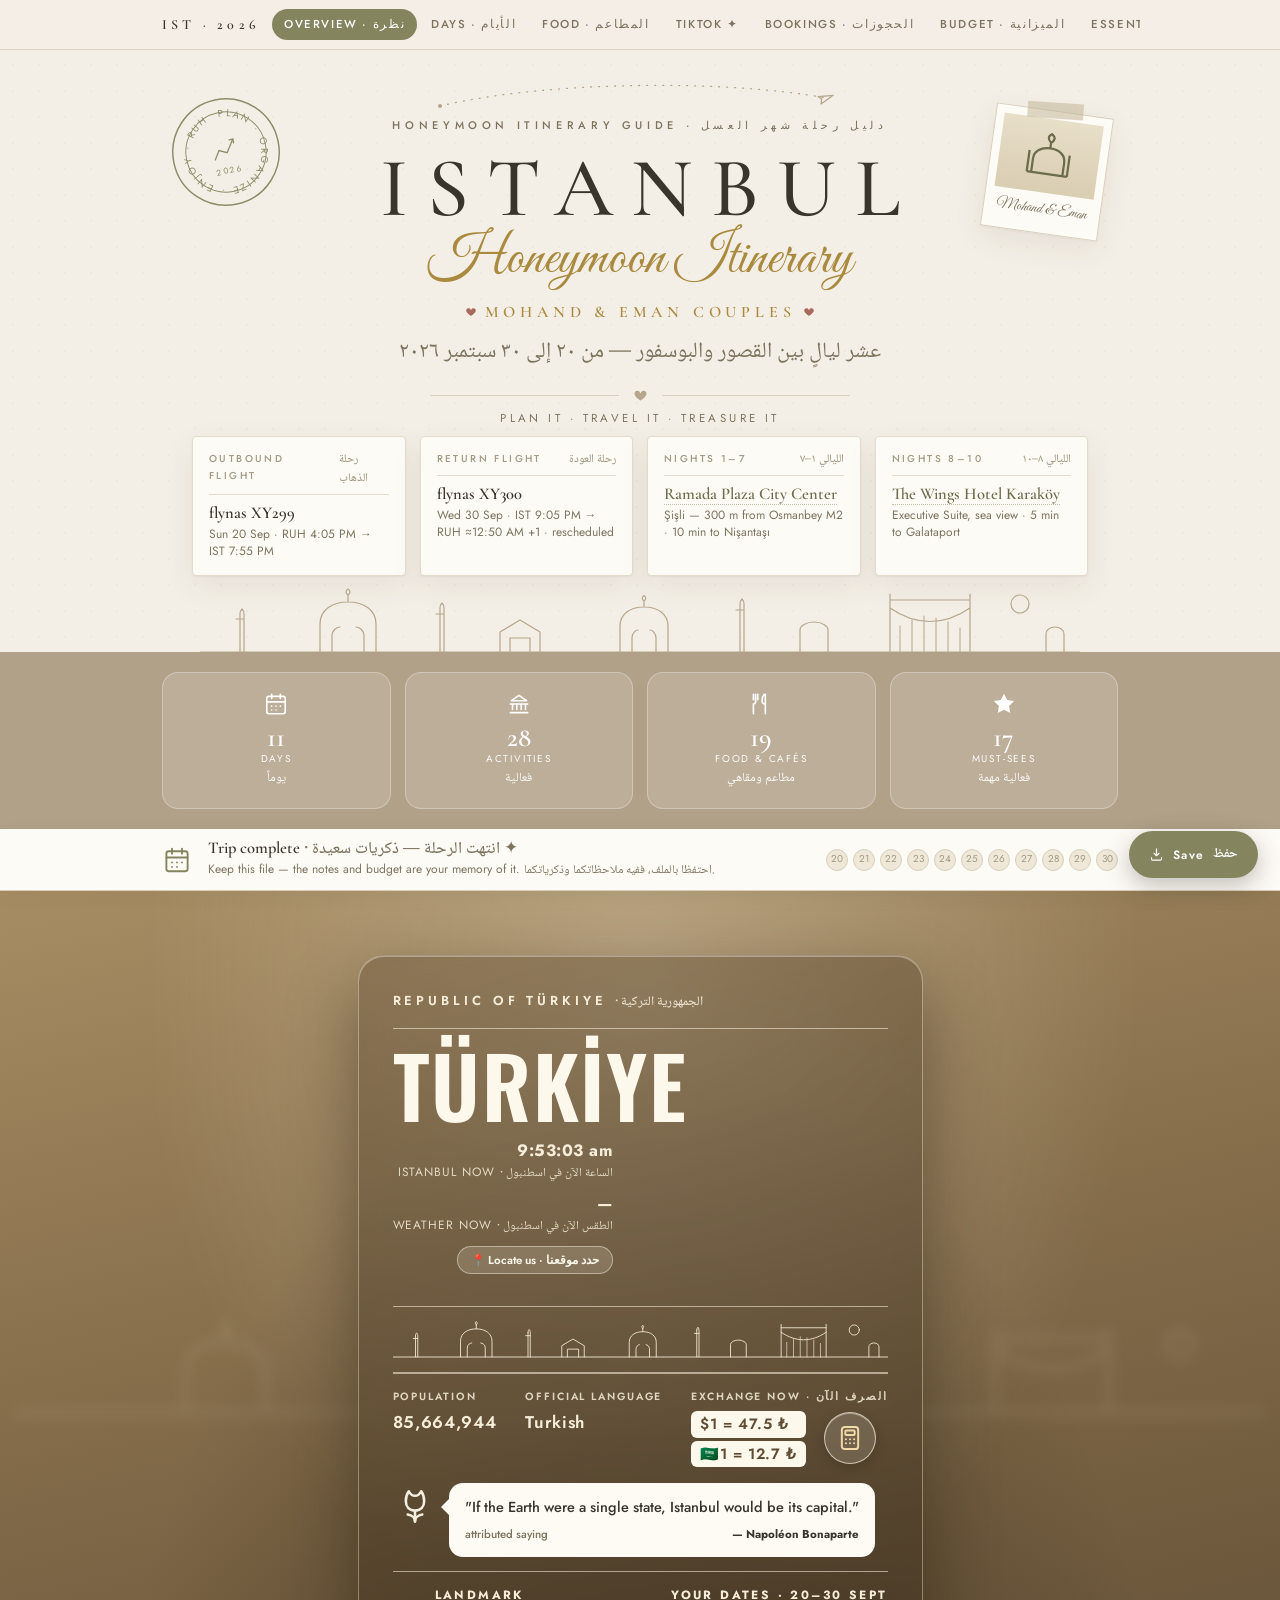
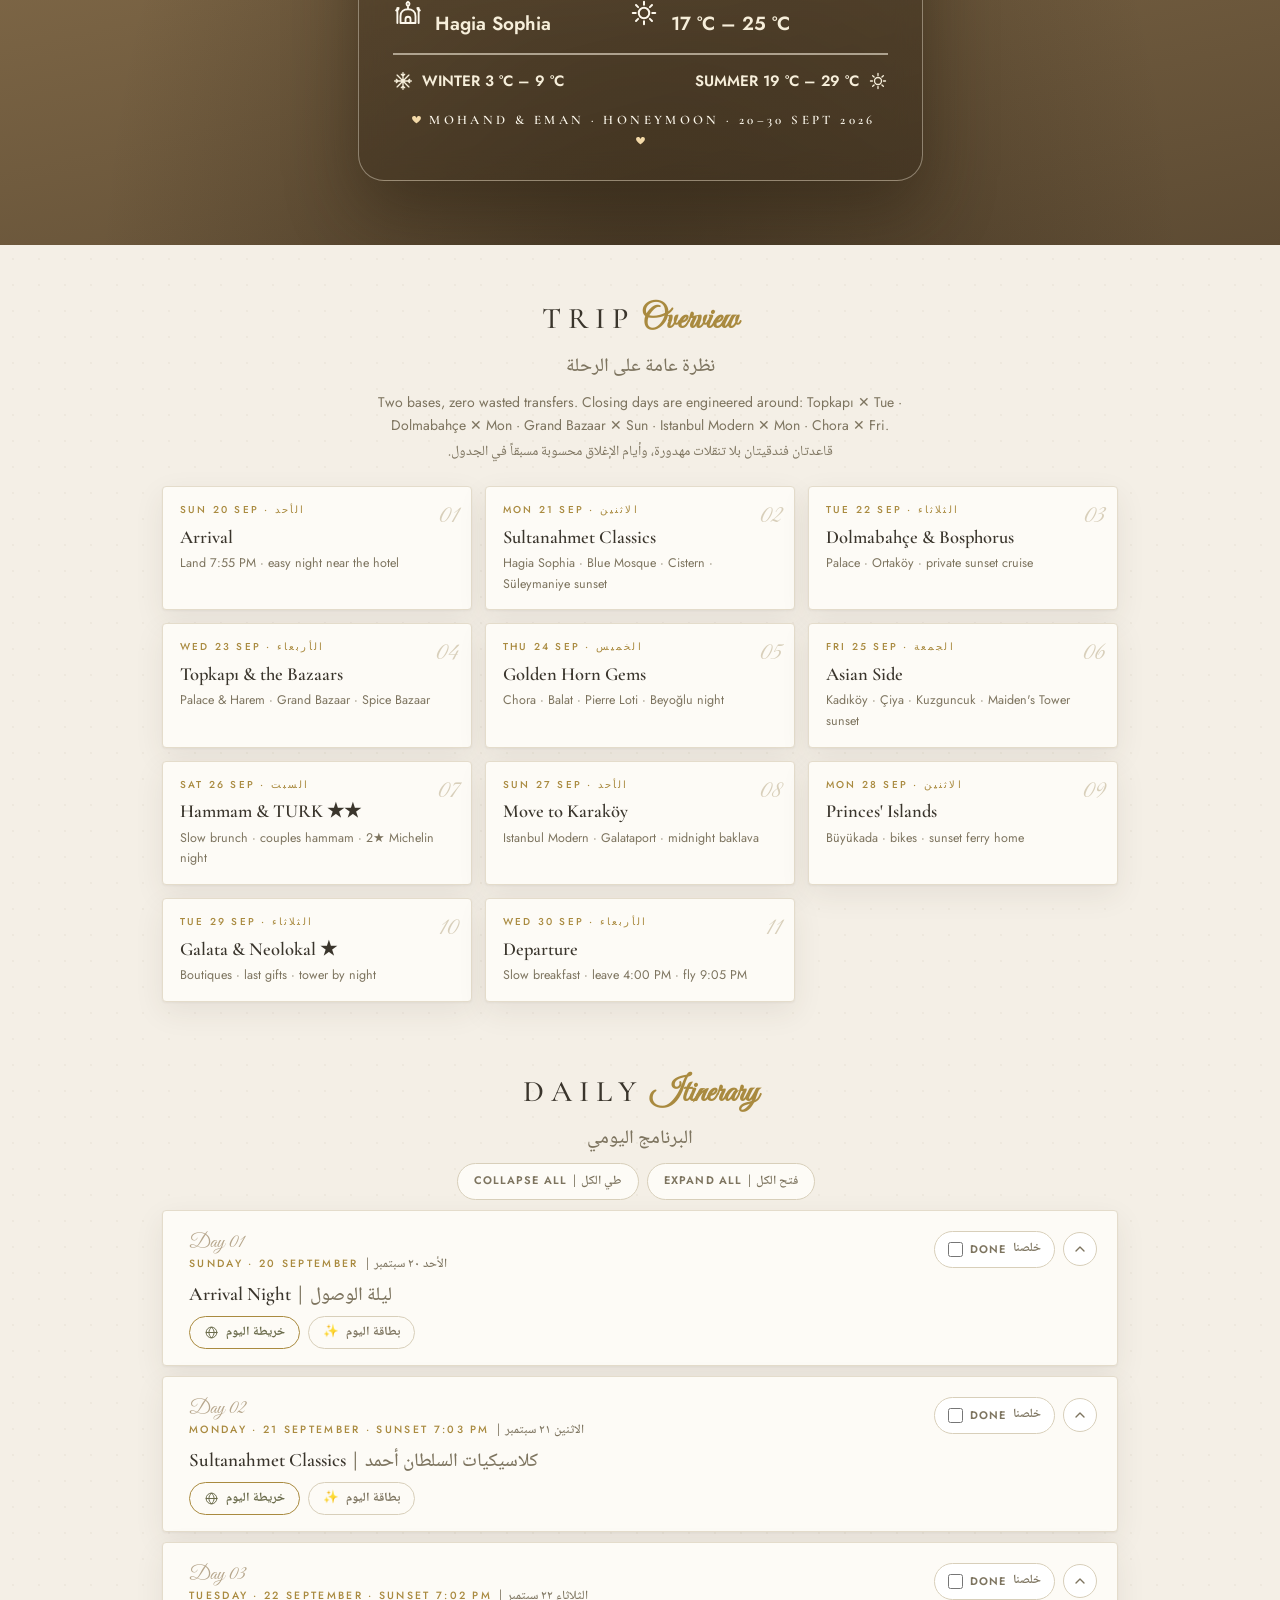
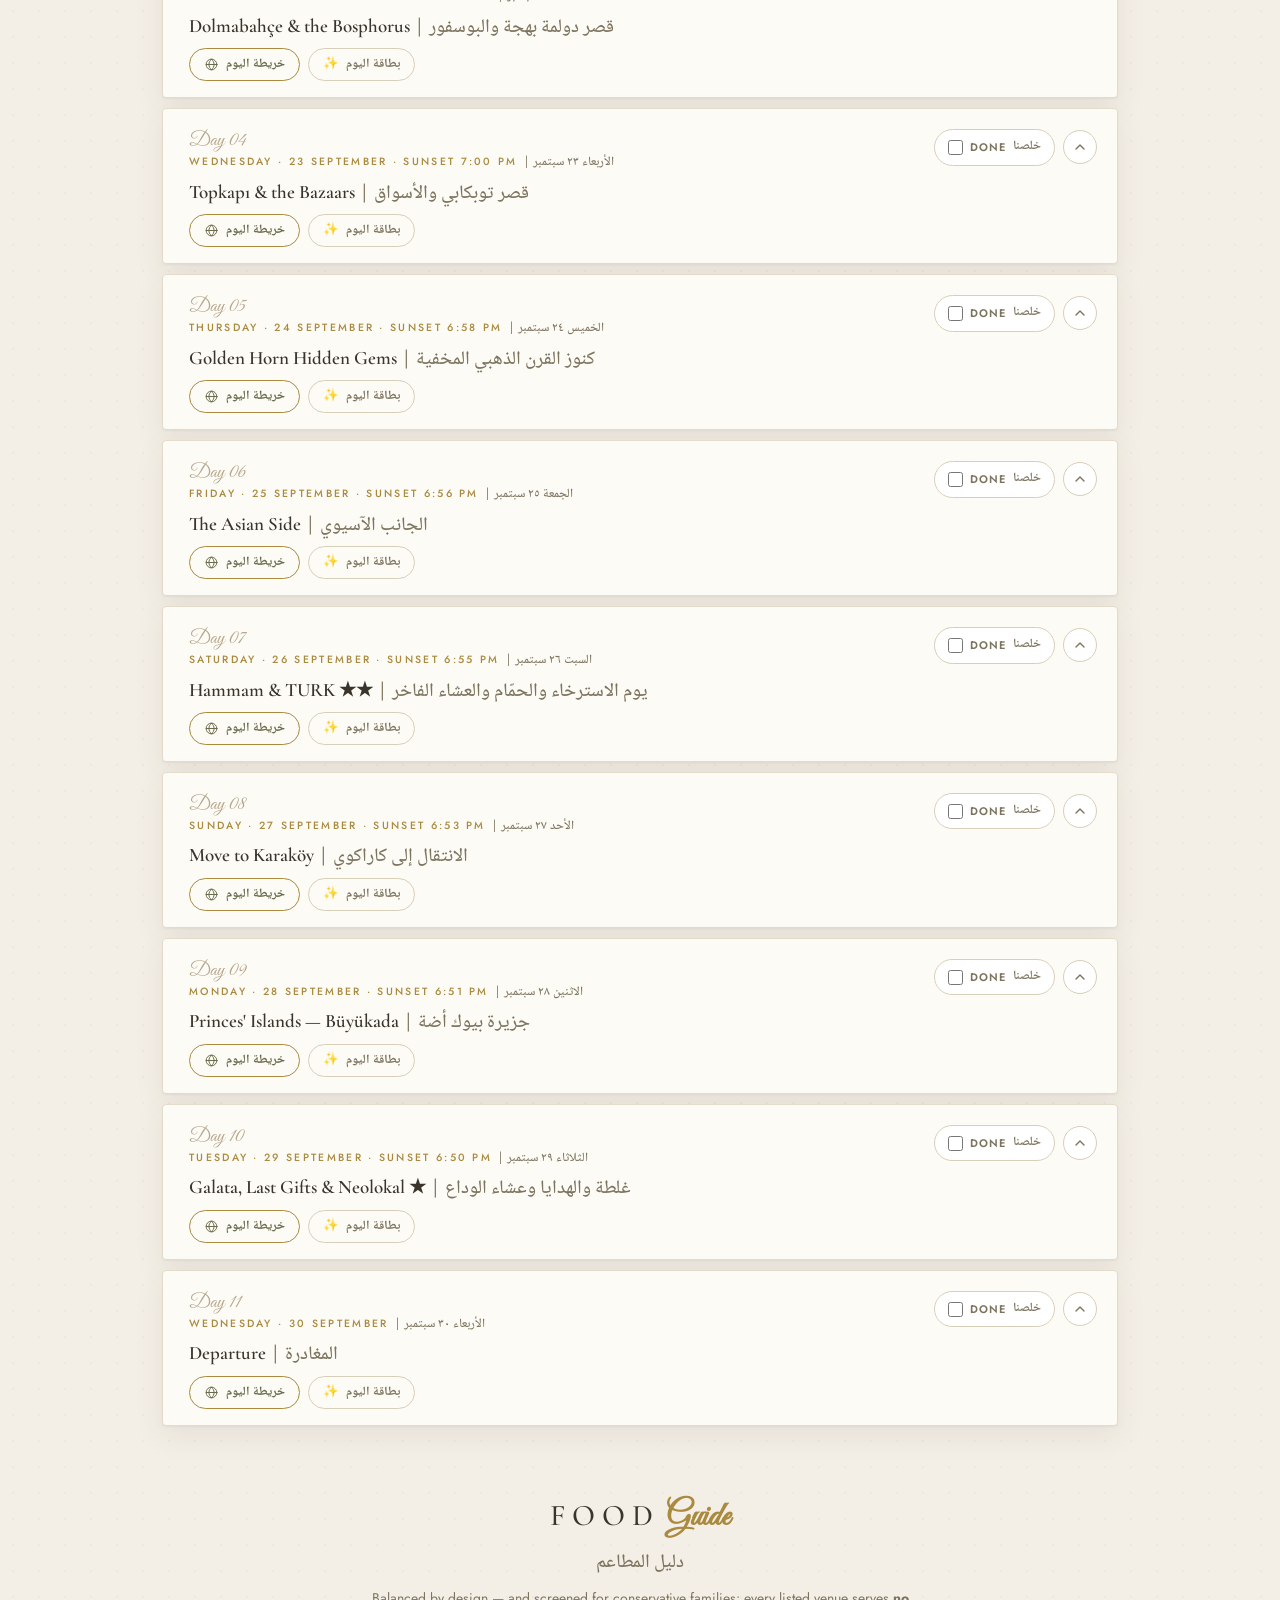
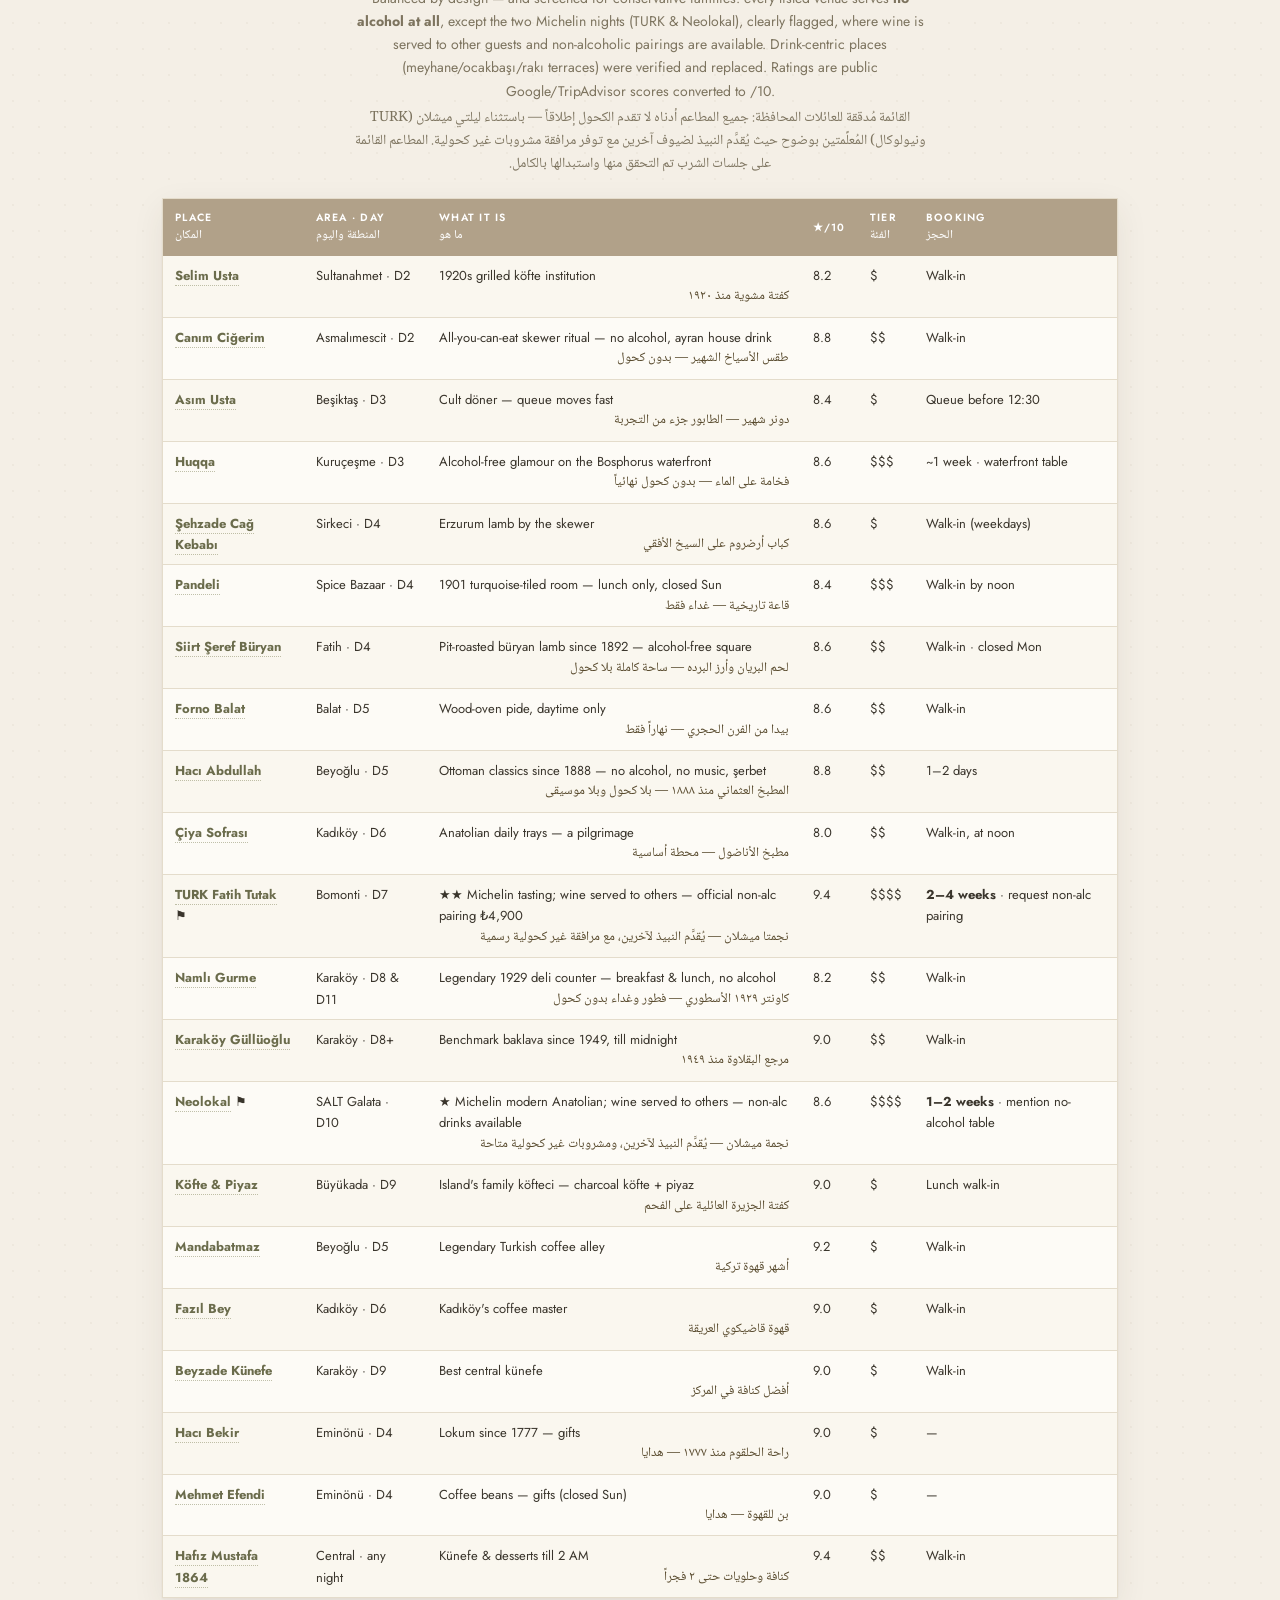
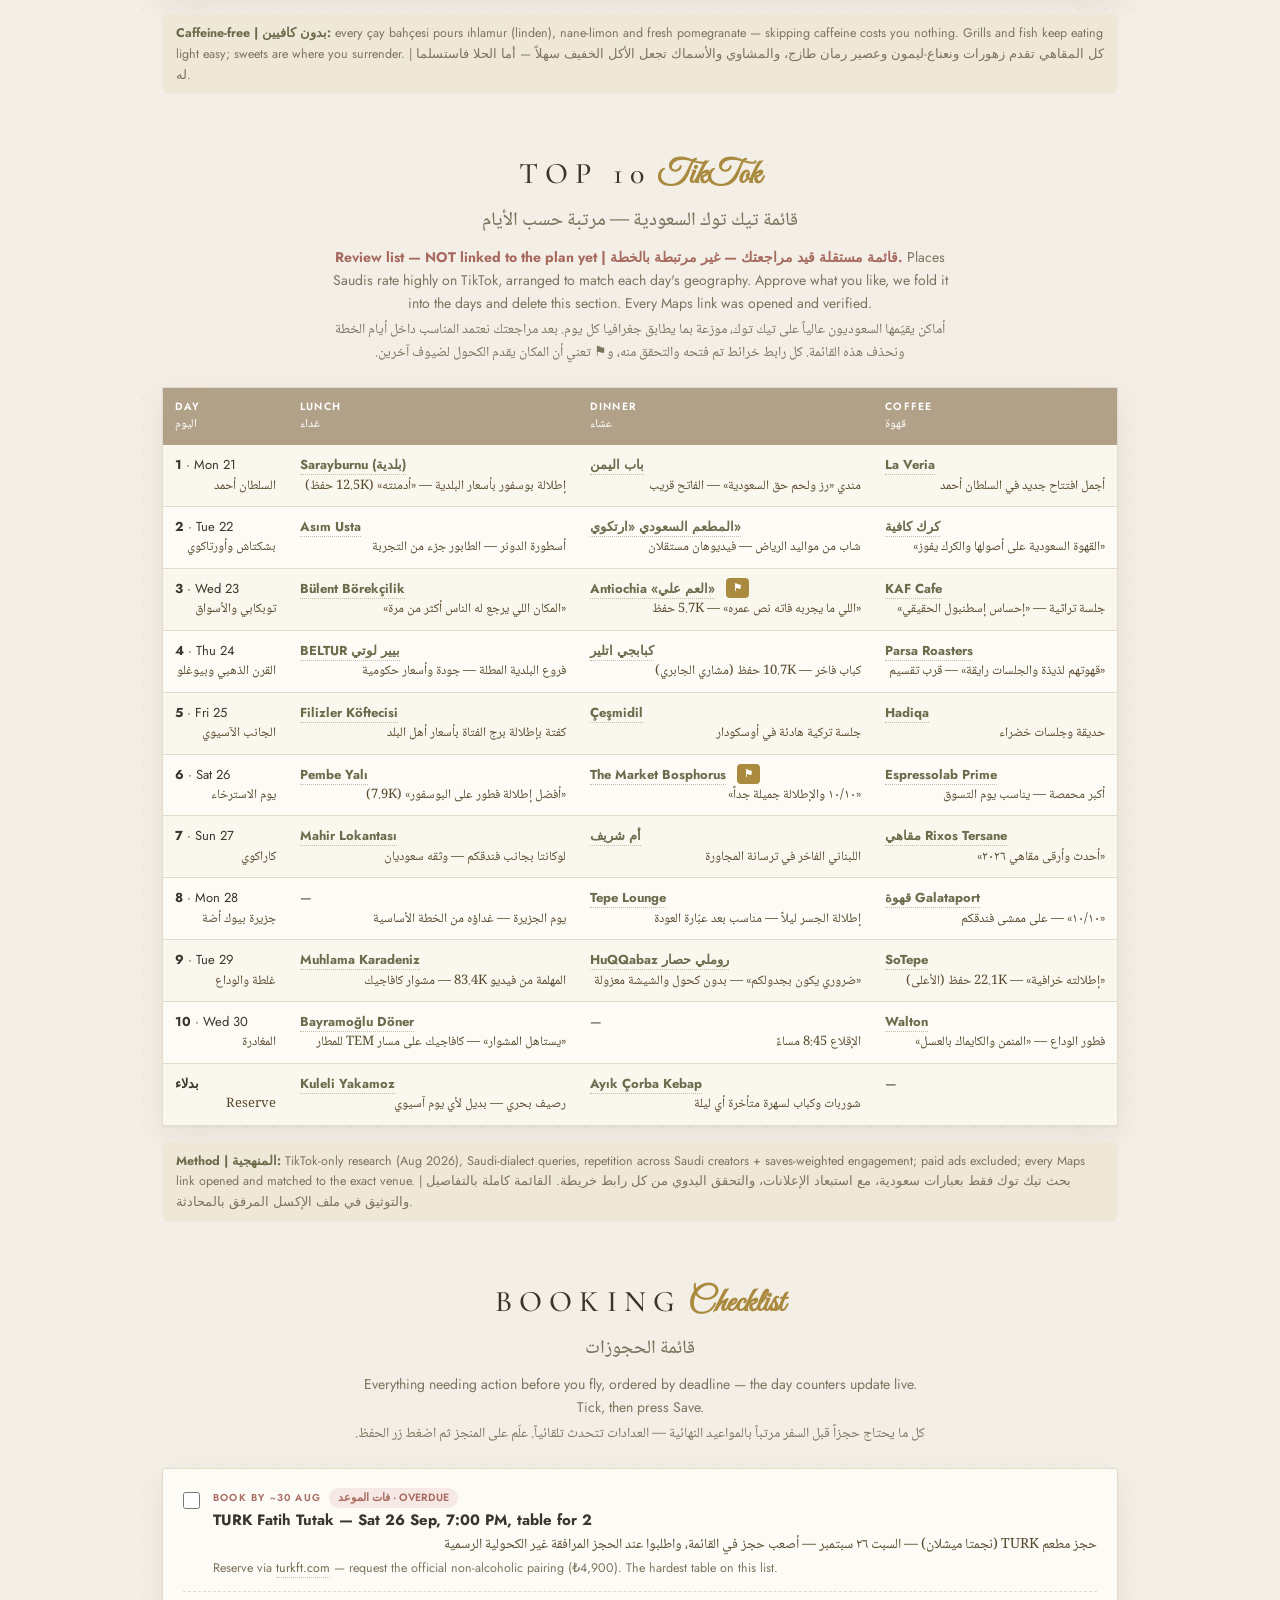
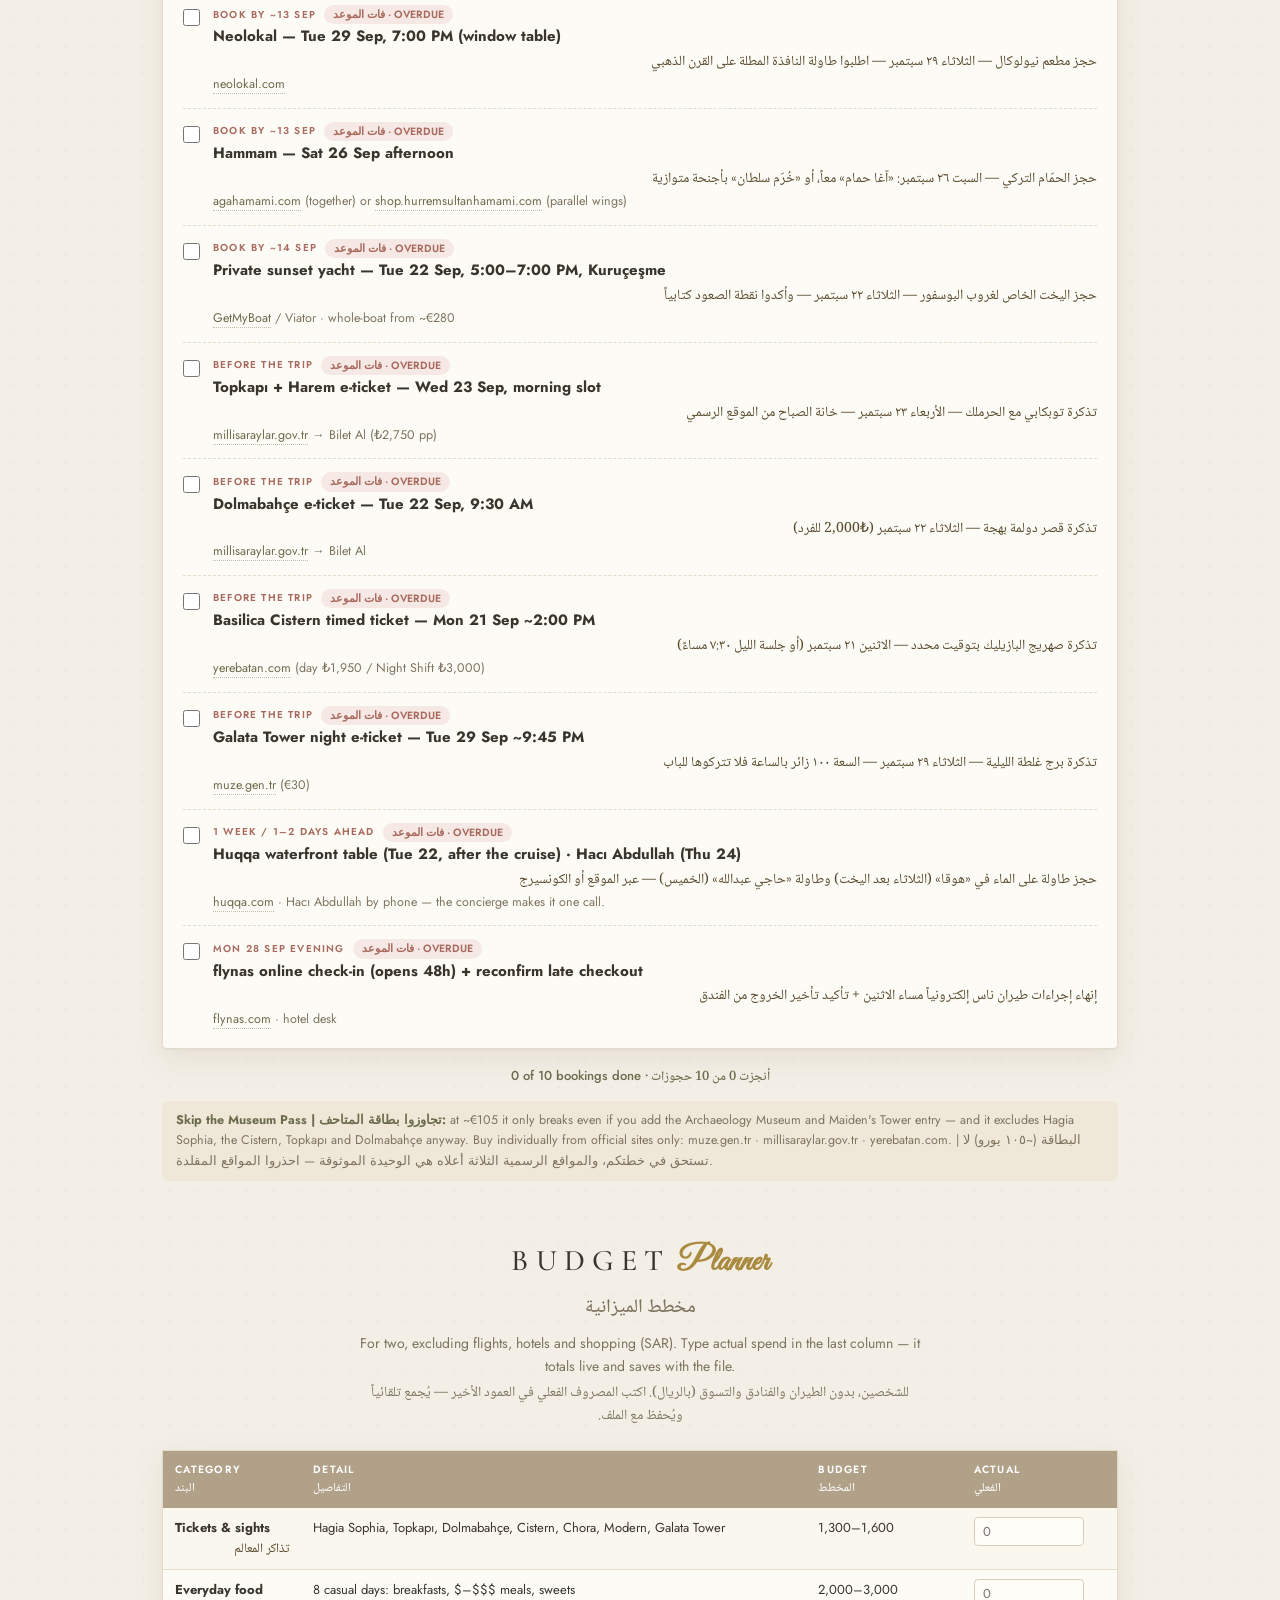
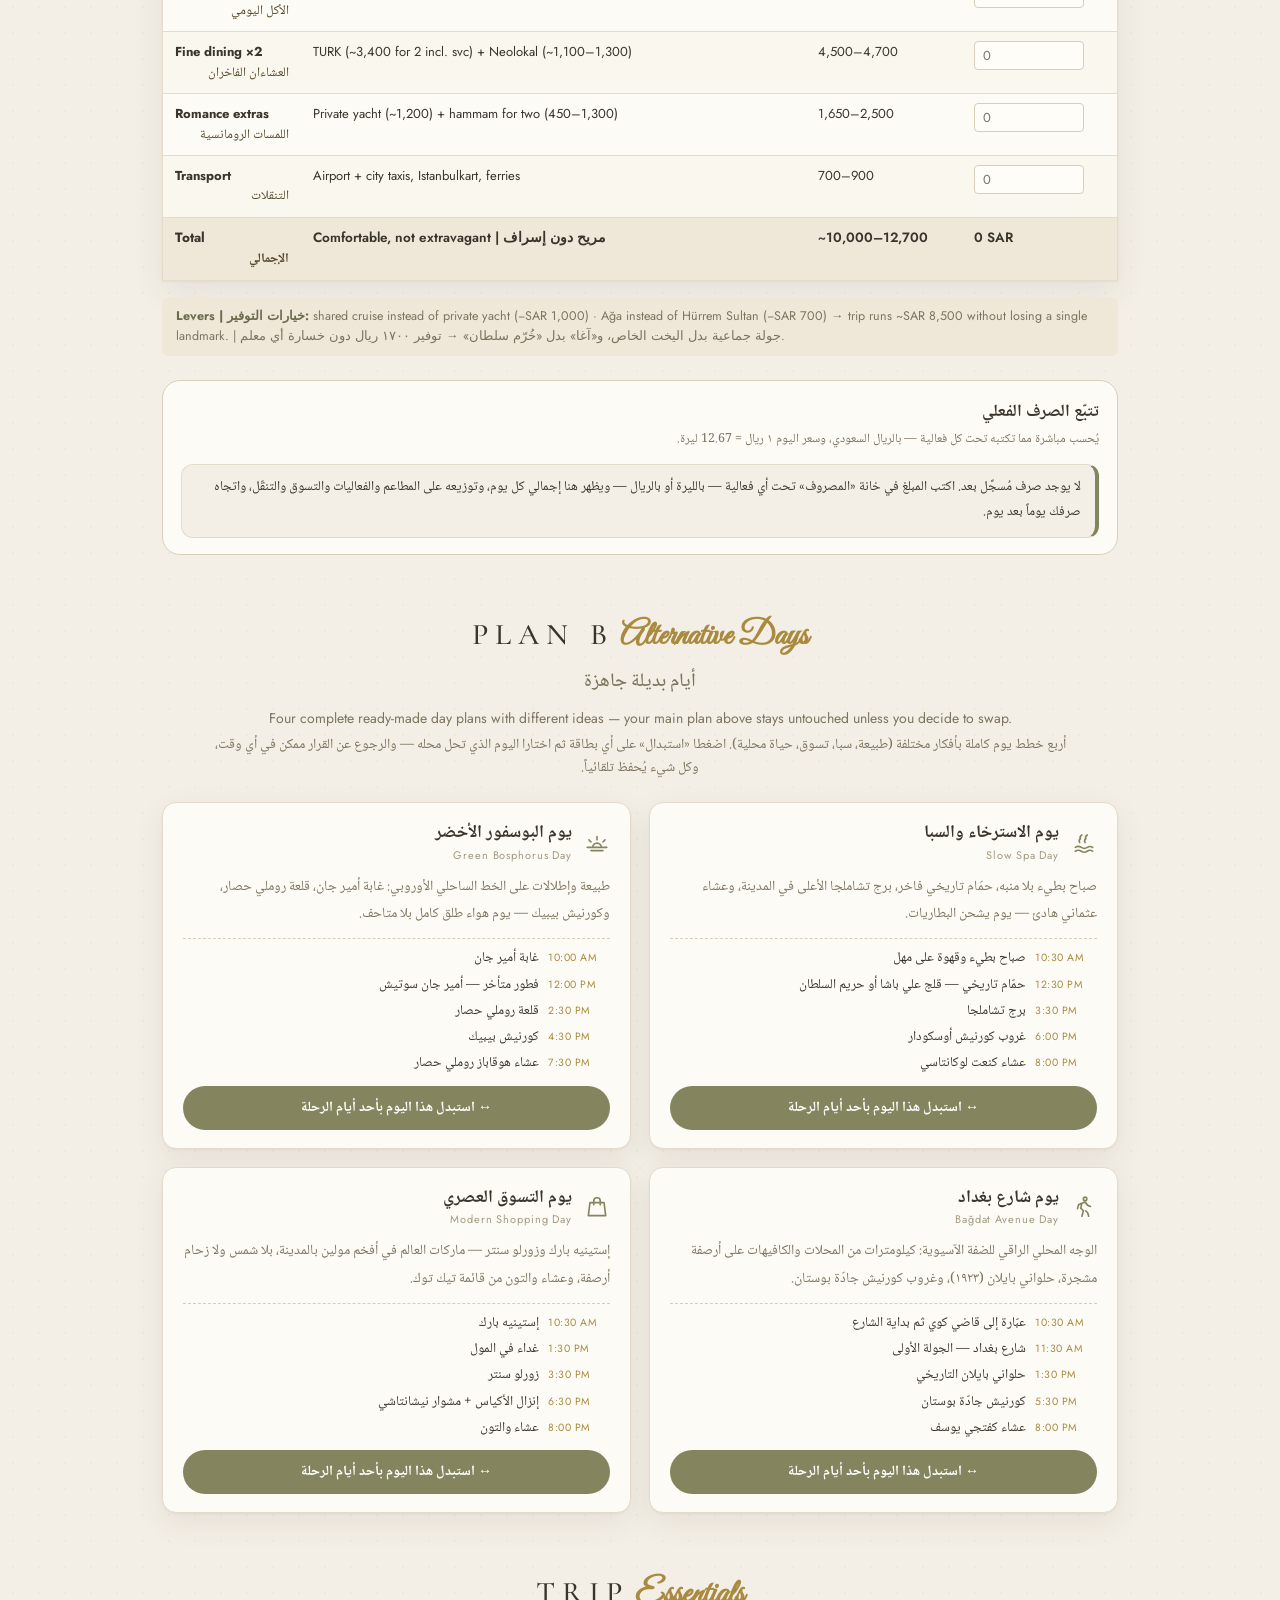
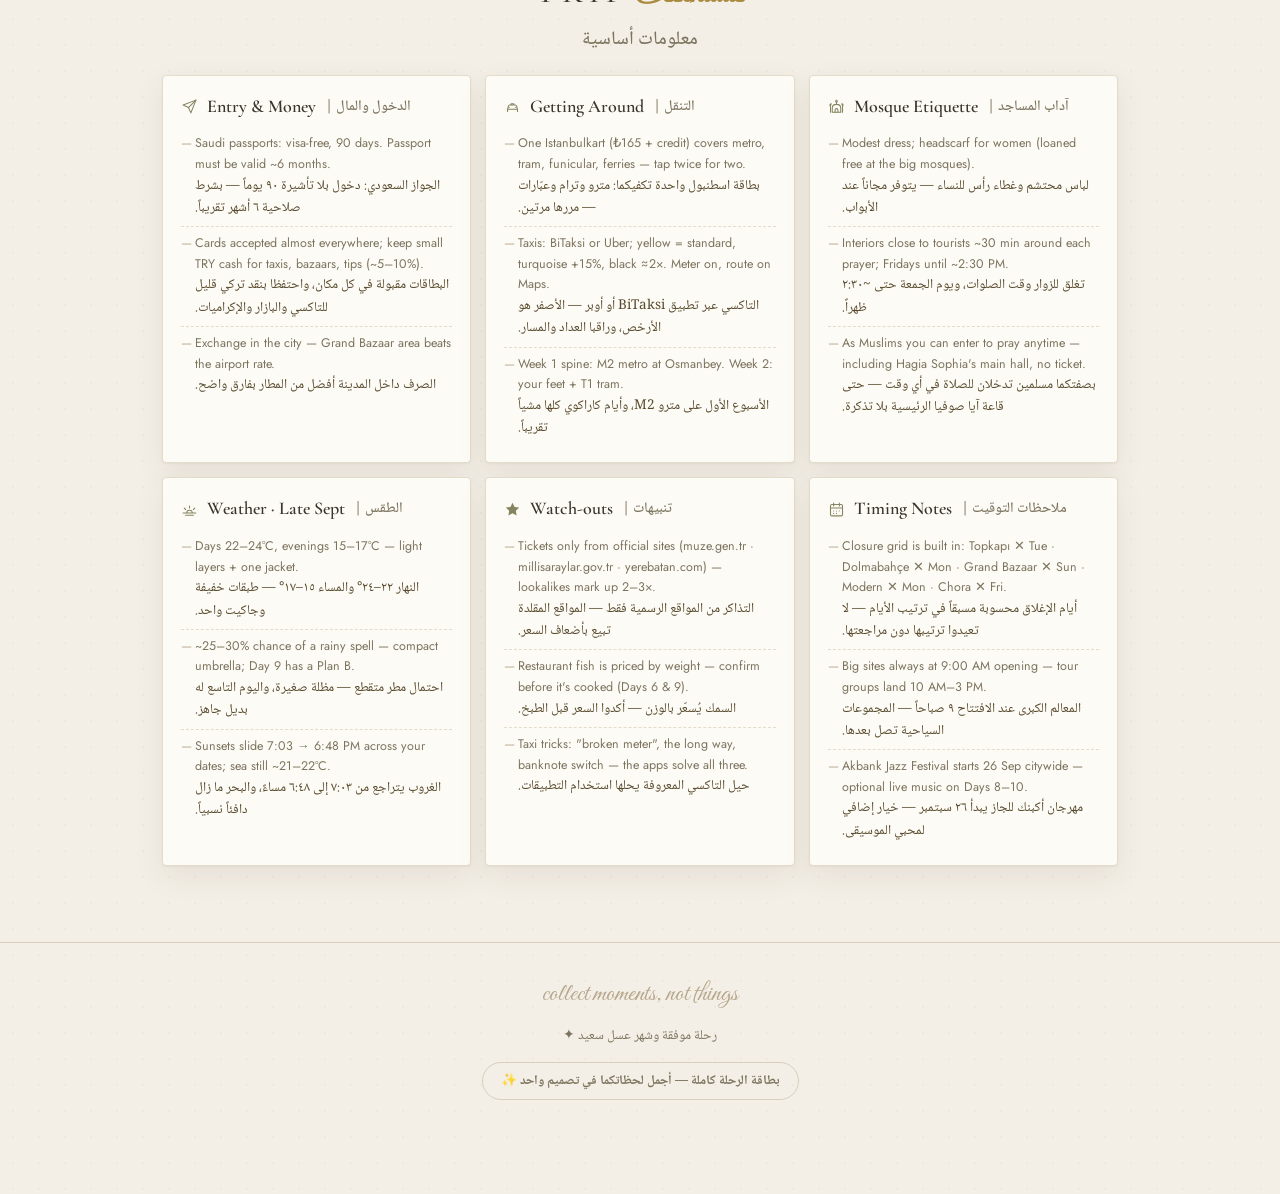
==== commit e9c4a430: "Add files via upload" ====
--- a/index.html
+++ b/index.html
@@ -109,6 +109,83 @@
 .glive small .arl{font-family:var(--ar);letter-spacing:0;text-transform:none}
 #locbtn{background:rgba(253,248,236,.16);border:1px solid rgba(253,248,236,.45);color:#fdf8ec;border-radius:99px;padding:5px 13px;font-family:var(--sans);font-size:11.5px;font-weight:600;cursor:pointer}
 #locbtn:hover{background:rgba(253,248,236,.3)}
+.locname{display:inline}
+.locname em{font-style:normal;font-weight:500;opacity:.72;font-size:13.5px;font-family:var(--ar)}
+#locre{background:rgba(253,248,236,.14);border:1px solid rgba(253,248,236,.4);color:#fdf8ec;border-radius:99px;width:26px;height:26px;line-height:1;font-size:13px;cursor:pointer;vertical-align:middle;margin-inline-start:6px;padding:0}
+#locre:hover{background:rgba(253,248,236,.3)}
+/* ══ spend tracker ══ */
+.spendrow{direction:rtl;display:flex;align-items:center;gap:8px;flex-wrap:wrap;margin-top:9px;padding-top:9px;border-top:1px dashed var(--line2)}
+.spendrow .sp-lab{font-family:var(--ar);font-size:12px;color:var(--soft)}
+.sp-in{display:inline-flex;align-items:stretch;border:1px solid var(--line2);border-radius:9px;overflow:hidden;background:#fff;height:32px}
+.sp-in input{width:88px;border:none;outline:none;padding:0 8px;font-family:var(--sans);font-size:14px;font-weight:600;color:var(--ink);background:transparent;text-align:center;-moz-appearance:textfield}
+.sp-in input::-webkit-outer-spin-button,.sp-in input::-webkit-inner-spin-button{-webkit-appearance:none;margin:0}
+.sp-in input:focus{background:#fffdf6}
+.sp-cur{border:none;border-inline-end:1px solid var(--line2);background:var(--sand);color:var(--ink);font-family:var(--sans);font-size:13px;font-weight:600;width:40px;cursor:pointer}
+.sp-cur:hover{background:var(--line)}
+.sp-eq{font-family:var(--sans);font-size:12px;color:var(--soft);font-variant-numeric:tabular-nums;white-space:nowrap}
+.slot.spent .sp-in{border-color:var(--olive);box-shadow:0 0 0 2px rgba(132,133,95,.14)}
+.daysum{direction:rtl;margin-top:14px;border:1px solid var(--line);border-radius:14px;background:var(--page);padding:13px 15px}
+.ds-head{display:flex;align-items:baseline;gap:10px;flex-wrap:wrap}
+.ds-head b{font-family:var(--ar);font-size:14px}
+.ds-tot{font-family:var(--sans);font-size:21px;font-weight:600;margin-inline-start:auto;font-variant-numeric:tabular-nums}
+.ds-try{font-family:var(--sans);font-size:12.5px;color:var(--soft);font-variant-numeric:tabular-nums}
+.ds-bar{display:flex;gap:2px;height:12px;border-radius:99px;overflow:hidden;margin:11px 0 9px;background:var(--sand)}
+.ds-bar i{display:block;height:100%}
+.ds-leg{display:flex;flex-wrap:wrap;gap:7px 14px}
+.ds-leg span{display:inline-flex;align-items:center;gap:6px;font-family:var(--ar);font-size:12.5px;color:var(--ink)}
+.ds-leg i{width:10px;height:10px;border-radius:3px;flex:none}
+.ds-leg b{font-family:var(--sans);font-weight:600;font-variant-numeric:tabular-nums}
+.ds-trend{margin-top:10px;font-family:var(--ar);font-size:12.5px;padding-top:9px;border-top:1px dashed var(--line);line-height:1.8}
+.ds-trend .up{color:#c0392b;font-weight:700}
+.ds-trend .down{color:#00795c;font-weight:700}
+.ds-trend .flat{color:var(--olive-deep);font-weight:700}
+.daysum.empty .ds-tot{color:var(--faint)}
+#spendpanel{direction:rtl;margin-top:24px;border:1px solid var(--line2);border-radius:18px;background:var(--page);padding:18px 18px 16px}
+#spendpanel h3{font-family:var(--ar);font-size:17px;margin-bottom:3px}
+#spendpanel .sp-sub{font-family:var(--ar);font-size:12.5px;color:var(--soft);margin-bottom:14px}
+.sp-kpi{display:grid;grid-template-columns:repeat(4,1fr);gap:10px}
+.sp-k{border:1px solid var(--line);border-radius:12px;padding:11px 12px;background:var(--paper)}
+.sp-k b{display:block;font-family:var(--sans);font-size:19px;font-weight:600;font-variant-numeric:tabular-nums;line-height:1.4}
+.sp-k span{font-family:var(--ar);font-size:11.5px;color:var(--soft)}
+.sp-verdict{margin-top:14px;border:1px solid var(--line);border-inline-start:4px solid var(--band);border-radius:12px;padding:11px 14px;font-family:var(--ar);font-size:13.5px;line-height:1.85;background:var(--paper)}
+.sp-verdict.up{border-inline-start-color:#c0392b}
+.sp-verdict.down{border-inline-start-color:#00795c}
+.sp-verdict.flat{border-inline-start-color:var(--olive)}
+.spchart{position:relative;display:flex;gap:5px;height:196px;margin:18px 0 4px}
+.spcol{flex:1 1 0;min-width:0;display:flex;flex-direction:column;height:100%}
+.spcol-val{height:15px;font-family:var(--sans);font-size:10px;color:var(--soft);font-variant-numeric:tabular-nums;white-space:nowrap;text-align:center;line-height:15px}
+.spcol-track{flex:1 1 auto;min-height:0;display:flex;align-items:flex-end;justify-content:center}
+.spcol-bar{width:100%;max-width:32px;display:flex;flex-direction:column-reverse;gap:2px;border-radius:4px 4px 0 0;overflow:hidden;background:transparent}
+.spcol-bar i{display:block;cursor:pointer;min-height:2px}
+.spcol-bar.zero{background:var(--sand);height:3px;border-radius:99px}
+.spcol-lab{height:19px;font-family:var(--sans);font-size:10.5px;color:var(--soft);font-variant-numeric:tabular-nums;text-align:center;line-height:19px}
+.spavgwrap{position:absolute;left:0;right:0;top:15px;bottom:19px;pointer-events:none}
+.spavg{position:absolute;left:0;right:0;border-top:1.5px dashed var(--band)}
+.spcap{font-family:var(--ar);font-size:11.5px;color:var(--soft);display:flex;align-items:center;gap:7px;margin-top:2px}
+.spcap i{display:inline-block;width:20px;border-top:1.5px dashed var(--band);flex:none}
+.sp-leg{display:flex;flex-wrap:wrap;gap:8px 16px;margin-top:12px;padding-top:12px;border-top:1px solid var(--line)}
+.sp-leg span{display:inline-flex;align-items:center;gap:7px;font-family:var(--ar);font-size:13px}
+.sp-leg i{width:11px;height:11px;border-radius:3px;flex:none}
+.sp-leg b{font-family:var(--sans);font-weight:600;font-variant-numeric:tabular-nums}
+.sp-tbl{margin-top:14px;font-family:var(--ar);font-size:12.5px}
+.sp-tbl summary{cursor:pointer;color:var(--olive-deep)}
+.sp-tbl table{width:100%;border-collapse:collapse;margin-top:9px;font-size:12.5px}
+.sp-tbl th,.sp-tbl td{padding:6px 8px;border-bottom:1px solid var(--line);text-align:right}
+.sp-tbl th{background:var(--sand);font-size:11.5px}
+.sp-tbl td.n{font-family:var(--sans);font-variant-numeric:tabular-nums}
+.sp-apply{margin-top:14px;display:flex;align-items:center;gap:10px;flex-wrap:wrap}
+.sp-apply button{font-family:var(--ar);font-size:13px;background:var(--olive-deep);color:#fdfbf6;border:none;border-radius:10px;padding:9px 16px;cursor:pointer}
+.sp-apply button:hover{background:var(--olive)}
+.sp-apply small{flex:1 1 100%;min-width:0;font-family:var(--ar);font-size:11.5px;color:var(--soft);line-height:1.9}
+.sptip{position:fixed;z-index:140;background:var(--ink);color:#fdfbf6;font-family:var(--ar);font-size:12.5px;padding:7px 11px;border-radius:9px;pointer-events:none;opacity:0;transition:opacity .12s;white-space:nowrap;box-shadow:0 6px 18px rgba(58,53,44,.25)}
+.sptip.on{opacity:1}
+@media(max-width:620px){
+  .sp-kpi{grid-template-columns:1fr 1fr}
+  .spchart{height:170px;gap:3px}
+  .spcol-val{font-size:9px}
+  .sp-in input{width:76px}
+}
+
 #fx-usd,#fx-sar{display:inline-block;margin:3px 6px 0 0;font-size:15px}
 .gf-fx{cursor:pointer;border-radius:14px;padding:6px 10px;margin:-6px -10px;transition:background .15s}
 .gf-fx:hover{background:rgba(253,248,236,.12)}
@@ -701,7 +778,7 @@
     <div class="gfact glive">
       <div class="lrow"><span id="ist-time">—:—:—</span><small>Istanbul now <span class="arl">· الساعة الآن في اسطنبول</span></small></div>
       <div class="lrow"><span id="ist-weather">…</span><small>Weather now <span class="arl">· الطقس الآن في اسطنبول</span></small></div>
-      <div class="lrow"><span id="ist-loc"><button id="locbtn" type="button">📍 Locate us · حدد موقعنا</button></span><small id="loc-lab" style="display:none">Current area <span class="arl">· الحي الحالي</span></small></div>
+      <div class="lrow"><span id="ist-loc"><button id="locbtn" type="button">📍 Locate us · حدد موقعنا</button></span><small id="loc-lab" style="display:none">Current area <span class="arl">· موقعكما الآن</span></small></div>
     </div>
   </div>
   <div class="grule"></div>
@@ -1447,7 +1524,7 @@
 try{if(store){var lraw=store.getItem(KEY);if(lraw)LS=JSON.parse(lraw);}}catch(e){LS=null}
 /* newer wins: embedded file-state vs this browser's memory */
 var state=(LS&&((LS.ts||0)>=(EMB.ts||0)))?LS:EMB;
-state=state||{};state.checks=state.checks||{};state.notes=state.notes||{};state.budget=state.budget||{};state.savedAt=state.savedAt||null;state.dayDone=state.dayDone||{};state.dayCollapsed=state.dayCollapsed||{};state.liked=state.liked||{};state.swapped=state.swapped||{};state.daySwap=state.daySwap||{};state.actDone=state.actDone||{};
+state=state||{};state.checks=state.checks||{};state.notes=state.notes||{};state.budget=state.budget||{};state.savedAt=state.savedAt||null;state.dayDone=state.dayDone||{};state.dayCollapsed=state.dayCollapsed||{};state.liked=state.liked||{};state.swapped=state.swapped||{};state.daySwap=state.daySwap||{};state.actDone=state.actDone||{};state.spend=state.spend||{};
 $$("input[data-ck]").forEach(function(b){b.checked=!!state.checks[b.dataset.ck];});
 $$("textarea[data-note]").forEach(function(t){if(state.notes[t.dataset.note])t.value=state.notes[t.dataset.note];});
 $$("input[data-b]").forEach(function(i){if(state.budget[i.dataset.b]!=null)i.value=state.budget[i.dataset.b];});
@@ -1873,7 +1950,7 @@
   var ch=$(".day-head .chips",d); if(ch)ch.style.display="";
   var ta=$("textarea[data-note]",d); if(ta&&state.notes[dayId])ta.value=state.notes[dayId];
   reapplyPlaceState(dayId); }
-function refreshAfterDay(){ rebuildChips(); rebuildSlots(); tick(); }
+function refreshAfterDay(){ rebuildChips(); rebuildSlots(); tick(); if(window.spendMount)spendMount(); }
 function dayLabel(d){ return $(".dnum",d).textContent+" · "+d.dataset.day.slice(8)+" سبتمبر"; }
 function renderAltDays(){ var grid=$("#adgrid"); if(!grid)return; grid.innerHTML="";
   Object.keys(ALTDAYS).forEach(function(key){ var AD=ALTDAYS[key];
@@ -2747,17 +2824,117 @@
 (function(){ var o=$("#fxopen"); if(!o)return; o.addEventListener("click",openFx);
   o.addEventListener("keydown",function(e){ if(e.key==="Enter"||e.key===" "){e.preventDefault();openFx();} }); })();
 fxNow(); setInterval(fxNow,60*60000);
-var lb=$("#locbtn");
-if(lb)lb.addEventListener("click",function(){
-  var st=$("#ist-loc"); st.textContent="…";
-  if(!navigator.geolocation){st.textContent="غير مدعوم في هذا المتصفح";return;}
+/* ── where are we now — neighbourhood level, written in Arabic ── */
+var LOC_KEY="ist-loc-v1";
+/* Istanbul mahalle + ilçe names as Arabic travel media write them */
+var NAME_AR={
+"Cumhuriyet":"الجمهورية","Harbiye":"حربية","Teşvikiye":"تشفيكية","Nişantaşı":"نيشانتاشي",
+"Mecidiyeköy":"مجيدية كوي","Kurtuluş":"كورتولوش","Osmanbey":"عثمان بيه","Elmadağ":"إلمه داغ",
+"Bomonti":"بومونتي","Feriköy":"فري كوي","Fulya":"فوليا","Gayrettepe":"غيرت تبه",
+"Esentepe":"إسن تبه","Zincirlikuyu":"زنجيرلي كويو","Levent":"ليفنت","Maslak":"مسلك","Etiler":"إتيلر",
+"Karaköy":"كاراكوي","Galata":"غلطة","Şişhane":"شيشهانه","Tünel":"تونيل","Asmalımescit":"أسمالي مسجد",
+"Tophane":"توب هانة","Cihangir":"جيهانغير","Taksim":"تقسيم","Kasımpaşa":"قاسم باشا","Dolapdere":"دولاب ديره",
+"Kabataş":"كاباتاش","Fındıklı":"فندقلي","Gümüşsuyu":"غوموش صويو",
+"Sultanahmet":"السلطان أحمد","Cankurtaran":"جان قورتاران","Alemdar":"علمدار","Hocapaşa":"خوجه باشا",
+"Sirkeci":"سيركجي","Eminönü":"أمين أونو","Rüstem Paşa":"رستم باشا","Mahmutpaşa":"محمود باشا",
+"Beyazıt":"بايزيد","Süleymaniye":"السليمانية","Vezneciler":"وزنه جيلر","Şehzadebaşı":"شهزاده باشي",
+"Saraçhane":"سراجهانه","Vefa":"وفا","Çemberlitaş":"تشمبرليطاش","Kumkapı":"قوم قابي","Yenikapı":"يني قابي",
+"Aksaray":"أكسراي","Laleli":"لاليلي","Yusufpaşa":"يوسف باشا","Fındıkzade":"فندق زاده",
+"Balat":"بلاط","Fener":"فنر","Ayvansaray":"آيفان سراي","Edirnekapı":"أدرنة قابي","Karagümrük":"قره غمرك",
+"Çarşamba":"تشارشامبا","Samatya":"سماطيا","Yedikule":"يدي كوله","Zeyrek":"زيرك","Unkapanı":"أون قاباني",
+"Hasköy":"خاص كوي","Halıcıoğlu":"خاليجي أوغلو","Eyüp":"أيوب","Eyüpsultan":"أيوب سلطان","Piyer Loti":"بيير لوتي",
+"Ortaköy":"أورتاكوي","Kuruçeşme":"كوروتشيشمة","Bebek":"بيبك","Arnavutköy":"أرناؤوط كوي",
+"Emirgan":"إميرجان","İstinye":"إستينيه","Yeniköy":"يني كوي","Tarabya":"طرابية","Rumelihisarı":"روملي حصار",
+"Moda":"مودا","Kuzguncuk":"كوزغونجوك","Salacak":"سلاجاك","Mimar Sinan":"معمار سنان","Çengelköy":"جنكل كوي",
+"Beylerbeyi":"بيلربيي","Kanlıca":"قانلجه","Altunizade":"ألتون إزاده","Bağlarbaşı":"باغلار باشي",
+"Acıbadem":"آجي بادم","Fenerbahçe":"فنربهتشه","Bostancı":"بوستانجي","Çamlıca":"تشامليجا",
+"Büyükada":"بيوك أضة","Heybeliada":"هيبلي أضة","Burgazada":"بورغاز أضة","Kınalıada":"قنالي أضة",
+"Florya":"فلوريا","Yeşilköy":"يشيل كوي","Ataköy":"آتاكوي","Tayakadın":"طايا قادن",
+"Şişli":"شيشلي","Beyoğlu":"بي أوغلو","Fatih":"الفاتح","Beşiktaş":"بشكتاش","Üsküdar":"أوسكودار",
+"Kadıköy":"قاضي كوي","Sarıyer":"ساريير","Zeytinburnu":"زيتون بورنو","Bakırköy":"باكر كوي",
+"Adalar":"جزر الأميرات","Gaziosmanpaşa":"غازي عثمان باشا","Kağıthane":"كاغيت هانه","Ataşehir":"آتاشهير",
+"Maltepe":"مالتيبه","Beykoz":"بيكوز","Ümraniye":"أومرانية","Bayrampaşa":"بيرام باشا","Esenler":"إسنلر",
+"Başakşehir":"باشاك شهير","İstanbul":"إسطنبول","Istanbul":"إسطنبول","Türkiye":"تركيا","Turkey":"تركيا"};
+/* names that are a district (ilçe), not a neighbourhood — no "حي" prefix */
+var ILCE_K={"sisli":1,"beyoglu":1,"fatih":1,"besiktas":1,"uskudar":1,"kadikoy":1,"sariyer":1,
+"eyupsultan":1,"zeytinburnu":1,"bakirkoy":1,"adalar":1,"gaziosmanpasa":1,"kagithane":1,"atasehir":1,
+"maltepe":1,"beykoz":1,"umraniye":1,"bayrampasa":1,"esenler":1,"basaksehir":1,"istanbul":1};
+function trKey(x){return String(x||"")
+  .replace(/[İIıi]/g,"i").replace(/[Şş]/g,"s").replace(/[Ğğ]/g,"g").replace(/[Çç]/g,"c")
+  .replace(/[Öö]/g,"o").replace(/[Üü]/g,"u").toLowerCase()
+  .replace(/\s*(mahallesi|mahalle|mah\.?|ilçesi|ilcesi|province|il)\s*$/,"")
+  .replace(/[^a-z0-9؀-ۿ]+/g," ").trim();}
+var NAME_IDX={}; for(var _k in NAME_AR){ NAME_IDX[trKey(_k)]=NAME_AR[_k]; }
+function isAr(x){return /[؀-ۿ]/.test(x||"");}
+function arName(x){ if(!x) return ""; var k=trKey(x); if(NAME_IDX[k]) return NAME_IDX[k];
+  return String(x).replace(/\s*Mahallesi\s*$/i,"").trim(); }
+function isIlce(x){ return !!ILCE_K[trKey(x)]; }
+
+function locParse(j){
+  var li=j.localityInfo||{}, adm=(li.administrative||[]).slice(), inf=li.informative||[];
+  adm.sort(function(a,b){return (b.adminLevel||0)-(a.adminLevel||0);});
+  var hood=j.locality||"", dist="", city=j.city||"";
+  if(!hood){ for(var i=0;i<inf.length;i++){ var d=(inf[i].description||"").toLowerCase();
+      if(/neighbourhood|neighborhood|suburb|quarter|village/.test(d)){ hood=inf[i].name; break; } } }
+  if(!hood && adm.length) hood=adm[0].name;
+  for(var n=0;n<adm.length;n++){ var nm=adm[n].name;
+    if(nm && trKey(nm)!==trKey(hood) && isIlce(nm)){ dist=nm; break; } }
+  if(!dist){ for(var p=0;p<adm.length;p++){ var q=adm[p].name;
+      if(q && trKey(q)!==trKey(hood) && trKey(q)!==trKey(j.countryName)){ dist=q; break; } } }
+  if(!dist) dist=city;
+  return {hood:hood,dist:dist,city:city,country:j.countryName||""};
+}
+function locDone(o){
+  var h=arName(o.hood), d=arName(o.dist), c=arName(o.city), main="", sub="";
+  if(h && !isIlce(o.hood)){ main = /^حي\s/.test(h) ? h : ("حي "+h); }
+  else { main = h||d||c||"—"; h=""; }
+  var parts=[]; [d,c].forEach(function(x){ if(x && x!==main && x.replace("حي ","")!==main.replace("حي ","") && parts.indexOf(x)<0) parts.push(x); });
+  sub=parts.slice(0,2).join("، ");
+  var st=$("#ist-loc"); if(!st) return;
+  st.innerHTML='<span class="locname">📍 '+main+(sub?' <em>· '+sub+'</em>':'')+'</span>'
+    +'<button id="locre" type="button" aria-label="تحديث الموقع" title="تحديث">↻</button>';
+  var l=$("#loc-lab"); if(l)l.style.display="block";
+  try{ localStorage.setItem(LOC_KEY,JSON.stringify({main:main,sub:sub,ts:Date.now()})); }catch(e){}
+}
+function locOSM(la,lo,o){
+  fetch("https://nominatim.openstreetmap.org/reverse?format=jsonv2&zoom=16&accept-language=ar&lat="+la+"&lon="+lo)
+    .then(function(r){return r.json()}).then(function(j){
+      var a=j.address||{};
+      var h=a.neighbourhood||a.quarter||a.suburb||a.village||a.hamlet||o.hood||"";
+      var d=a.city_district||a.town||a.municipality||o.dist||"";
+      var c=a.city||a.province||a.state||o.city||"";
+      locDone({hood:h,dist:d,city:c,country:a.country||""});
+    }).catch(function(){ if(o&&(o.hood||o.dist||o.city)) locDone(o);
+      else { var st=$("#ist-loc"); if(st) st.textContent="تعذر تحديد الحي"; } });
+}
+function locFind(){
+  var st=$("#ist-loc"); if(!st) return;
+  st.textContent="جارٍ تحديد الحي…";
+  if(!navigator.geolocation){ st.textContent="غير مدعوم في هذا المتصفح"; return; }
   navigator.geolocation.getCurrentPosition(function(pos){
-    fetch("https://api.bigdatacloud.net/data/reverse-geocode-client?latitude="+pos.coords.latitude+"&longitude="+pos.coords.longitude+"&localityLanguage=ar")
-      .then(function(r){return r.json()})
-      .then(function(j){var hood=j.locality||j.city||j.principalSubdivision||"—";var city=(j.city&&j.city!==j.locality)?("، "+j.city):"";st.textContent="📍 "+hood+city;var l=$("#loc-lab");if(l)l.style.display="block";})
-      .catch(function(){st.textContent="تعذر تحديد الحي";});
-  },function(){st.textContent="الإذن مرفوض — فعّلا الموقع وأعيدا المحاولة";},{enableHighAccuracy:false,timeout:9000,maximumAge:120000});
-});
+    var la=pos.coords.latitude, lo=pos.coords.longitude;
+    fetch("https://api.bigdatacloud.net/data/reverse-geocode-client?latitude="+la+"&longitude="+lo+"&localityLanguage=ar")
+      .then(function(r){return r.json()}).then(function(j){
+        var o=locParse(j);
+        var known = o.hood && (NAME_IDX[trKey(o.hood)] || isAr(o.hood));
+        if(known) locDone(o); else locOSM(la,lo,o);
+      }).catch(function(){ locOSM(la,lo,{}); });
+  },function(err){
+    st.textContent = (err&&err.code===1) ? "الإذن مرفوض — فعّلا الموقع وأعيدا المحاولة" : "تعذر تحديد الموقع — أعيدا المحاولة";
+  },{enableHighAccuracy:true,timeout:12000,maximumAge:60000});
+}
+(function(){
+  var host=$("#ist-loc");
+  if(host) host.addEventListener("click",function(ev){
+    var t=ev.target&&ev.target.closest?ev.target.closest("#locre,#locbtn"):null; if(t) locFind(); });
+  try{ var c=JSON.parse(localStorage.getItem(LOC_KEY)||"null");
+    if(c&&c.main&&(Date.now()-(c.ts||0))<6*3600*1000){
+      var st=$("#ist-loc");
+      st.innerHTML='<span class="locname">📍 '+c.main+(c.sub?' <em>· '+c.sub+'</em>':'')+'</span>'
+        +'<button id="locre" type="button" aria-label="تحديث الموقع" title="تحديث">↻</button>';
+      var l=$("#loc-lab"); if(l)l.style.display="block";
+        } }catch(e){}
+})();
 /* ── checklist counter ── */
 function ckcount(){var bs=$$("input[data-ck]"),done=0;bs.forEach(function(b){b.closest(".ck").classList.toggle("done",b.checked);if(b.checked)done++;});
   $("#ckcount").innerHTML=done+" of "+bs.length+" bookings done <span class='arl'>· أنجزت "+done+" من "+bs.length+" حجوزات</span>"+(done===bs.length?" ✦":"");}
@@ -2782,6 +2959,225 @@
 var tb=$("#topbtn");
 tb.addEventListener("click",function(){snapPause(1200);window.scrollTo({top:0,behavior:"smooth"});});
 window.addEventListener("scroll",function(){var y=window.scrollY+140,idx=0;secs.forEach(function(s,i){if(s&&s.offsetTop<=y)idx=i;});links.forEach(function(l,i){l.classList.toggle("active",i===idx);});tb.classList.toggle("show",window.scrollY>500);},{passive:true});
+/* ══════════ SPEND TRACKER — per activity, per day, and the trend across days ══════════ */
+var SPKEY={food:"food",cafe:"food",act:"act",must:"act",shop:"shop",move:"move"};
+var SPORDER=["food","act","shop","move"];
+var SPMETA={food:{ar:"مطاعم ومقاهي",c:"#c0392b"},act:{ar:"معالم وفعاليات",c:"#00795c"},
+            shop:{ar:"تسوق",c:"#a8801a"},move:{ar:"تنقّل",c:"#1f6fb8"}};
+var SP_FINE=["2026-09-26T19:00+03:00","2026-09-29T19:00+03:00"];      /* TURK · Neolokal */
+var SP_ROM =["2026-09-22T17:00+03:00","2026-09-26T14:30+03:00"];      /* اليخت · الحمّام */
+function spCat(c){ return SPKEY[c]||"act"; }
+function spRate(){ var r=fxRate(); return (r&&isFinite(r)&&r>0)?r:12.67; }   /* ١ ريال = كم ليرة */
+function spToSar(rec){ if(!rec)return 0; var v=Number(rec.v)||0; if(!v)return 0; return rec.c==="sar"?v:(v/spRate()); }
+function spN(n){ return Math.round(n||0).toLocaleString("en-US"); }
+function spSar(n){ return spN(n)+" ر.س"; }
+function spTry(n){ return spN(n)+" ₺"; }
+
+/* ── 1. a spend field inside every activity ── */
+function spMountSlots(){
+  $$(".slot").forEach(function(s){
+    var dt=s.dataset.dt; if(!dt) return;
+    var wh=$(".wh",s); if(!wh) return;
+    var old=$(".spendrow",s); if(old) old.parentNode.removeChild(old);
+    var rec=(state.spend||{})[dt]||{v:"",c:"try"};
+    var row=document.createElement("div"); row.className="spendrow";
+    row.innerHTML='<span class="sp-lab">المصروف</span>'
+      +'<span class="sp-in"><button type="button" class="sp-cur" aria-label="تبديل العملة">'+(rec.c==="sar"?"ر.س":"₺")+'</button>'
+      +'<input type="number" inputmode="decimal" min="0" step="1" data-sp="'+dt+'" placeholder="0" value="'+(rec.v===0?"":(rec.v||""))+'"></span>'
+      +'<span class="sp-eq"></span>';
+    wh.appendChild(row);
+    s.classList.toggle("spent", !!Number(rec.v));
+  });
+  spSlotEq();
+}
+function spSlotEq(){
+  $$(".slot").forEach(function(s){
+    var dt=s.dataset.dt; if(!dt)return; var eq=$(".sp-eq",s); if(!eq)return;
+    var rec=(state.spend||{})[dt];
+    if(!rec||!Number(rec.v)){ eq.textContent=""; return; }
+    eq.textContent = rec.c==="sar" ? ("≈ "+spTry(Number(rec.v)*spRate())) : ("≈ "+spSar(spToSar(rec)));
+  });
+}
+document.addEventListener("input",function(ev){
+  var i=ev.target; if(!i||!i.dataset||i.dataset.sp==null)return;
+  var dt=i.dataset.sp, slot=i.closest(".slot");
+  state.spend=state.spend||{};
+  var cur=(state.spend[dt]&&state.spend[dt].c)||"try";
+  var v=i.value===""?0:Math.max(0,Number(i.value)||0);
+  if(!v && cur==="try"){ delete state.spend[dt]; } else { state.spend[dt]={v:v,c:cur}; }
+  if(slot) slot.classList.toggle("spent", !!v);
+  spSlotEq(); spRenderAll(); autosave();
+});
+document.addEventListener("click",function(ev){
+  var b=ev.target.closest?ev.target.closest(".sp-cur"):null; if(!b)return;
+  var slot=b.closest(".slot"), inp=$("input[data-sp]",slot), dt=inp.dataset.sp;
+  state.spend=state.spend||{};
+  var rec=state.spend[dt]||{v:Number(inp.value)||0,c:"try"};
+  rec.c = rec.c==="sar" ? "try" : "sar";
+  b.textContent = rec.c==="sar" ? "ر.س" : "₺";
+  rec.v=Number(inp.value)||0;
+  if(!rec.v && rec.c==="try"){ delete state.spend[dt]; } else { state.spend[dt]=rec; }
+  spSlotEq(); spRenderAll(); autosave();
+});
+
+/* ── 2. the numbers ── */
+function spDays(){
+  return $$("article.day").map(function(d){
+    var by={food:0,act:0,shop:0,move:0}, tot=0;
+    $$(".slot",d).forEach(function(s){
+      var dt=s.dataset.dt; if(!dt)return;
+      var sar=spToSar((state.spend||{})[dt]); if(!sar)return;
+      by[spCat(s.dataset.cat)]+=sar; tot+=sar;
+    });
+    var n=$(".dnum",d);
+    return {el:d,id:d.id,num:(n?String(Number(n.textContent.replace(/[^0-9]/g,""))||n.textContent):""),
+            date:(d.dataset.day||"").slice(8),by:by,tot:tot};
+  });
+}
+function spTrend(days){
+  var ys=days.filter(function(d){return d.tot>0;}).map(function(d){return d.tot;});
+  var n=ys.length; if(n<2) return {v:"none",n:n};
+  var mx=(n-1)/2, my=ys.reduce(function(a,b){return a+b;},0)/n, num=0, den=0;
+  for(var i=0;i<n;i++){ num+=(i-mx)*(ys[i]-my); den+=(i-mx)*(i-mx); }
+  var slope=den?num/den:0, rel=my?slope/my*100:0;
+  return {v:(rel>8?"up":(rel<-8?"down":"flat")),rel:rel,slope:slope,avg:my,n:n};
+}
+
+/* ── 3. the day footer ── */
+function spRenderDays(days){
+  days.forEach(function(d,i){
+    var body=$(".day-body",d.el); if(!body)return;
+    var box=$(".daysum",body);
+    if(!box){ box=document.createElement("div"); box.className="daysum"; body.appendChild(box); }
+    box.classList.toggle("empty",!d.tot);
+    if(!d.tot){ box.innerHTML='<div class="ds-head"><b>صرف اليوم</b><span class="ds-tot">—</span></div>'
+      +'<div class="ds-trend">اكتب ما دفعتَه في خانة «المصروف» تحت كل فعالية، ويُجمع هنا تلقائياً.</div>'; return; }
+    var segs="",leg="";
+    SPORDER.forEach(function(k){ var v=d.by[k]; if(!v)return;
+      segs+='<i style="width:'+(v/d.tot*100).toFixed(2)+'%;background:'+SPMETA[k].c+'"></i>';
+      leg+='<span><i style="background:'+SPMETA[k].c+'"></i>'+SPMETA[k].ar+' <b>'+spN(v)+'</b></span>'; });
+    var prev=days.slice(0,i).filter(function(x){return x.tot>0;});
+    var tr="";
+    if(prev.length){
+      var avg=prev.reduce(function(a,b){return a+b.tot;},0)/prev.length;
+      var pct=avg?((d.tot-avg)/avg*100):0;
+      var cls=pct>8?"up":(pct<-8?"down":"flat");
+      var word=pct>8?("أعلى من متوسط الأيام السابقة بـ "+Math.round(Math.abs(pct))+"٪")
+             :(pct<-8?("أقل من متوسط الأيام السابقة بـ "+Math.round(Math.abs(pct))+"٪"):"على مستوى الأيام السابقة تقريباً");
+      tr='متوسط ما سبق <b>'+spSar(avg)+'</b> — <span class="'+cls+'">'+word+'</span>';
+    } else { tr='أول يوم فيه صرف — يصير أساس المقارنة لما بعده.'; }
+    box.innerHTML='<div class="ds-head"><b>صرف اليوم</b><span class="ds-try">≈ '+spTry(d.tot*spRate())+'</span>'
+      +'<span class="ds-tot">'+spSar(d.tot)+'</span></div>'
+      +'<div class="ds-bar">'+segs+'</div><div class="ds-leg">'+leg+'</div>'
+      +'<div class="ds-trend">'+tr+'</div>';
+  });
+}
+
+/* ── 4. the tracker panel inside Budget ── */
+function spPanel(days){
+  var host=$("#budget .wrap"); if(!host)return;
+  var p=$("#spendpanel");
+  if(!p){ p=document.createElement("div"); p.id="spendpanel"; host.appendChild(p); }
+  var spent=days.filter(function(d){return d.tot>0;});
+  var total=days.reduce(function(a,b){return a+b.tot;},0);
+  var cat={food:0,act:0,shop:0,move:0};
+  days.forEach(function(d){ SPORDER.forEach(function(k){ cat[k]+=d.by[k]; }); });
+  var avg=spent.length?total/spent.length:0;
+  var top=days.slice().sort(function(a,b){return b.tot-a.tot;})[0];
+  var max=top?top.tot:0;
+  var tr=spTrend(days);
+
+  var head='<h3>تتبّع الصرف الفعلي</h3><div class="sp-sub">يُحسب مباشرة مما تكتبه تحت كل فعالية — بالريال السعودي، وسعر اليوم ١ ريال = '+spRate().toFixed(2)+' ليرة.</div>';
+  if(!spent.length){
+    p.innerHTML=head+'<div class="sp-verdict flat">لا يوجد صرف مُسجَّل بعد. اكتب المبلغ في خانة «المصروف» تحت أي فعالية — بالليرة أو بالريال — ويظهر هنا إجمالي كل يوم، وتوزيعه على المطاعم والفعاليات والتسوق والتنقّل، واتجاه صرفك يوماً بعد يوم.</div>';
+    return;
+  }
+  var kpi='<div class="sp-kpi">'
+    +'<div class="sp-k"><b>'+spSar(total)+'</b><span>الإجمالي حتى الآن</span></div>'
+    +'<div class="sp-k"><b>'+spSar(avg)+'</b><span>متوسط اليوم ('+spent.length+' أيام)</span></div>'
+    +'<div class="sp-k"><b>'+spSar(max)+'</b><span>أعلى يوم — اليوم '+(top?top.num:"")+'</span></div>'
+    +'<div class="sp-k"><b>'+spTry(total*spRate())+'</b><span>ما يعادله بالليرة</span></div></div>';
+
+  var vtxt, vcls=tr.v;
+  if(tr.v==="none") vtxt='يوم واحد فقط فيه صرف — الاتجاه يظهر من اليوم الثاني.';
+  else if(tr.v==="up") vtxt='<b>صرفك تصاعدي.</b> كل يوم يزيد بنحو '+spSar(Math.abs(tr.slope))+' عن الذي قبله ('+Math.round(Math.abs(tr.rel))+'٪ من المتوسط). لو استمر على هذا المنحنى فبقية الأيام ستكلّف أكثر من أولها.';
+  else if(tr.v==="down") vtxt='<b>صرفك تنازلي.</b> كل يوم ينقص بنحو '+spSar(Math.abs(tr.slope))+' عن الذي قبله ('+Math.round(Math.abs(tr.rel))+'٪ من المتوسط).';
+  else vtxt='<b>صرفك ثابت.</b> الفروق بين الأيام داخل نطاق ±٨٪ من المتوسط — لا تصاعد ولا تنازل يُعتد به.';
+  var verdict='<div class="sp-verdict '+vcls+'">'+vtxt+'</div>';
+
+  var cols="";
+  days.forEach(function(d){
+    if(!d.tot){ cols+='<div class="spcol"><div class="spcol-val">—</div><div class="spcol-track"><div class="spcol-bar zero"></div></div><div class="spcol-lab">'+d.num+'</div></div>'; return; }
+    var h=max?(d.tot/max*100):0, segs="";
+    SPORDER.forEach(function(k){ var v=d.by[k]; if(!v)return;
+      segs+='<i style="height:'+(v/d.tot*100).toFixed(2)+'%;background:'+SPMETA[k].c
+        +'" data-tip="'+SPMETA[k].ar+' · '+spSar(v)+' — اليوم '+d.num+'"></i>'; });
+    cols+='<div class="spcol"><div class="spcol-val">'+spN(d.tot)+'</div>'
+      +'<div class="spcol-track"><div class="spcol-bar" style="height:'+h.toFixed(2)+'%">'+segs+'</div></div>'
+      +'<div class="spcol-lab">'+d.num+'</div></div>';
+  });
+  var avgLine = max? '<div class="spavgwrap"><div class="spavg" style="bottom:'+(avg/max*100).toFixed(2)+'%"></div></div>' : '';
+  var chart='<div class="spchart">'+cols+avgLine+'</div>'
+    +'<div class="spcap"><i></i>خط المتوسط — '+spSar(avg)+' في اليوم · الأعمدة بالريال السعودي</div>';
+
+  var leg='<div class="sp-leg">'+SPORDER.map(function(k){
+    return '<span><i style="background:'+SPMETA[k].c+'"></i>'+SPMETA[k].ar+' <b>'+spSar(cat[k])+'</b></span>'; }).join("")+'</div>';
+
+  var rows=days.filter(function(d){return d.tot>0;}).map(function(d){
+    return '<tr><td>اليوم '+d.num+'</td><td class="n">'+spN(d.by.food)+'</td><td class="n">'+spN(d.by.act)
+      +'</td><td class="n">'+spN(d.by.shop)+'</td><td class="n">'+spN(d.by.move)+'</td><td class="n"><b>'+spN(d.tot)+'</b></td></tr>'; }).join("");
+  var tbl='<details class="sp-tbl"><summary>عرض الأرقام كجدول</summary><table><tr><th>اليوم</th><th>مطاعم</th><th>فعاليات</th><th>تسوق</th><th>تنقّل</th><th>الإجمالي</th></tr>'
+    +rows+'<tr><td><b>الإجمالي</b></td><td class="n">'+spN(cat.food)+'</td><td class="n">'+spN(cat.act)+'</td><td class="n">'+spN(cat.shop)
+    +'</td><td class="n">'+spN(cat.move)+'</td><td class="n"><b>'+spN(total)+'</b></td></tr></table></details>';
+
+  var m=spBudgetMap(days);
+  var apply='<div class="sp-apply"><button type="button" id="spapply">انقل المتتبَّع إلى عمود «الفعلي»</button>'
+    +'<small>تذاكر '+spN(m.b1)+' · أكل يومي '+spN(m.b2)+' · العشاءان '+spN(m.b3)+' · لمسات '+spN(m.b4)+' · تنقلات '+spN(m.b5)
+    +(cat.shop?(' · تسوق '+spN(cat.shop)+' (خارج جدول الميزانية)'):'')+'</small></div>';
+
+  p.innerHTML=head+kpi+verdict+chart+leg+tbl+apply;
+  var ab=$("#spapply"); if(ab) ab.addEventListener("click",function(){
+    var mm=spBudgetMap(spDays());
+    ["b1","b2","b3","b4","b5"].forEach(function(k){ var i=$('input[data-b="'+k+'"]'); if(i){ i.value=Math.round(mm[k])||""; } });
+    btot(); autosave(); toast("نُقل المتتبَّع إلى عمود الفعلي <span class='arl'>· "+spSar(mm.b1+mm.b2+mm.b3+mm.b4+mm.b5)+"</span>");
+  });
+}
+function spBudgetMap(days){
+  var m={b1:0,b2:0,b3:0,b4:0,b5:0};
+  $$(".slot").forEach(function(s){
+    var dt=s.dataset.dt; if(!dt)return;
+    var sar=spToSar((state.spend||{})[dt]); if(!sar)return;
+    var k=spCat(s.dataset.cat);
+    if(SP_FINE.indexOf(dt)>=0) m.b3+=sar;
+    else if(SP_ROM.indexOf(dt)>=0) m.b4+=sar;
+    else if(k==="food") m.b2+=sar;
+    else if(k==="act") m.b1+=sar;
+    else if(k==="move") m.b5+=sar;
+  });
+  return m;
+}
+
+/* ── 5. one hover/tap tooltip for the chart segments ── */
+(function(){
+  var tip=null;
+  function show(e,t){ if(!tip){ tip=document.createElement("div"); tip.className="sptip"; document.body.appendChild(tip); }
+    tip.textContent=t; tip.classList.add("on");
+    var x=(e.clientX||0), y=(e.clientY||0);
+    tip.style.left=Math.max(8,Math.min(window.innerWidth-tip.offsetWidth-8,x-tip.offsetWidth/2))+"px";
+    tip.style.top=Math.max(8,y-tip.offsetHeight-12)+"px"; }
+  function hide(){ if(tip)tip.classList.remove("on"); }
+  document.addEventListener("pointerover",function(e){ var i=e.target.closest?e.target.closest(".spcol-bar i[data-tip]"):null;
+    if(i) show(e,i.dataset.tip); });
+  document.addEventListener("pointerout",function(e){ if(e.target.closest&&e.target.closest(".spcol-bar i[data-tip]")) hide(); });
+  document.addEventListener("click",function(e){ var i=e.target.closest?e.target.closest(".spcol-bar i[data-tip]"):null;
+    if(i){ show(e,i.dataset.tip); setTimeout(hide,2200); } });
+  window.addEventListener("scroll",hide,{passive:true});
+})();
+
+function spRenderAll(){ var d=spDays(); spRenderDays(d); spPanel(d); }
+function spendMount(){ spMountSlots(); spRenderAll(); }
+spendMount();
+
 /* ── self-save: download this same file with state embedded ── */
 function collect(){var st={checks:{},notes:{},budget:{},savedAt:null};
   $$("input[data-ck]").forEach(function(b){st.checks[b.dataset.ck]=b.checked;});
@@ -2789,7 +3185,7 @@
   $$("input[data-b]").forEach(function(i){if(i.value!=="")st.budget[i.dataset.b]=i.value;});
   st.dayDone={};st.dayCollapsed={};
   $$("article.day").forEach(function(d){ if(d.classList.contains("dday-done"))st.dayDone[d.id]=true; st.dayCollapsed[d.id]=d.classList.contains("collapsed"); });
-  st.liked=state.liked||{}; st.swapped=state.swapped||{}; st.daySwap=state.daySwap||{}; st.actDone=state.actDone||{};
+  st.liked=state.liked||{}; st.swapped=state.swapped||{}; st.daySwap=state.daySwap||{}; st.actDone=state.actDone||{}; st.spend=state.spend||{};
   var n=istWall(new Date());st.savedAt=n.getFullYear()+"-"+String(n.getMonth()+1).padStart(2,"0")+"-"+String(n.getDate()).padStart(2,"0")+" "+fmtT(n)+" (Istanbul time)";
   st.ts=Date.now();
   return st;}
@@ -2799,8 +3195,10 @@
     var st=collect();
     var doc=document.documentElement.cloneNode(true);
     var holder=doc.querySelector("#savestate"); holder.textContent=JSON.stringify(st);
-    [].slice.call(doc.querySelectorAll(".dayctl, .daymap-btn, .daycard-btn, .tripcard-btn, #cardModal, #fxModal, #momInput, #chipModal, #placeModal, #daypickModal, #photoLB, #geoModal, #leafcss, #leafjs, .likedmark, .swapmark")).forEach(function(n){n.parentNode.removeChild(n);}); /* re-injected on load */
+    [].slice.call(doc.querySelectorAll(".spendrow, .daysum, #spendpanel, .sptip, .dayctl, .daymap-btn, .daycard-btn, .tripcard-btn, #cardModal, #fxModal, #momInput, #chipModal, #placeModal, #daypickModal, #photoLB, #geoModal, #leafcss, #leafjs, .likedmark, .swapmark")).forEach(function(n){n.parentNode.removeChild(n);}); /* re-injected on load */
     var adg=doc.querySelector("#adgrid"); if(adg)adg.innerHTML=""; /* alt-day cards re-render on load */
+    var lc=doc.querySelector("#ist-loc"); if(lc){ lc.innerHTML='<button id="locbtn" type="button">\u{1F4CD} Locate us \u00B7 \u062D\u062F\u062F \u0645\u0648\u0642\u0639\u0646\u0627</button>'; }
+    var ll=doc.querySelector("#loc-lab"); if(ll) ll.style.display="none"; /* area re-resolves on load */
     /* restore swapped DAYS to their original static HTML — day swaps re-apply from state on load */
     Object.keys(st.daySwap||{}).forEach(function(id){ var OD=DAYORIG[id]; if(!OD)return;
       var d=doc.querySelector("#"+id); if(!d)return;
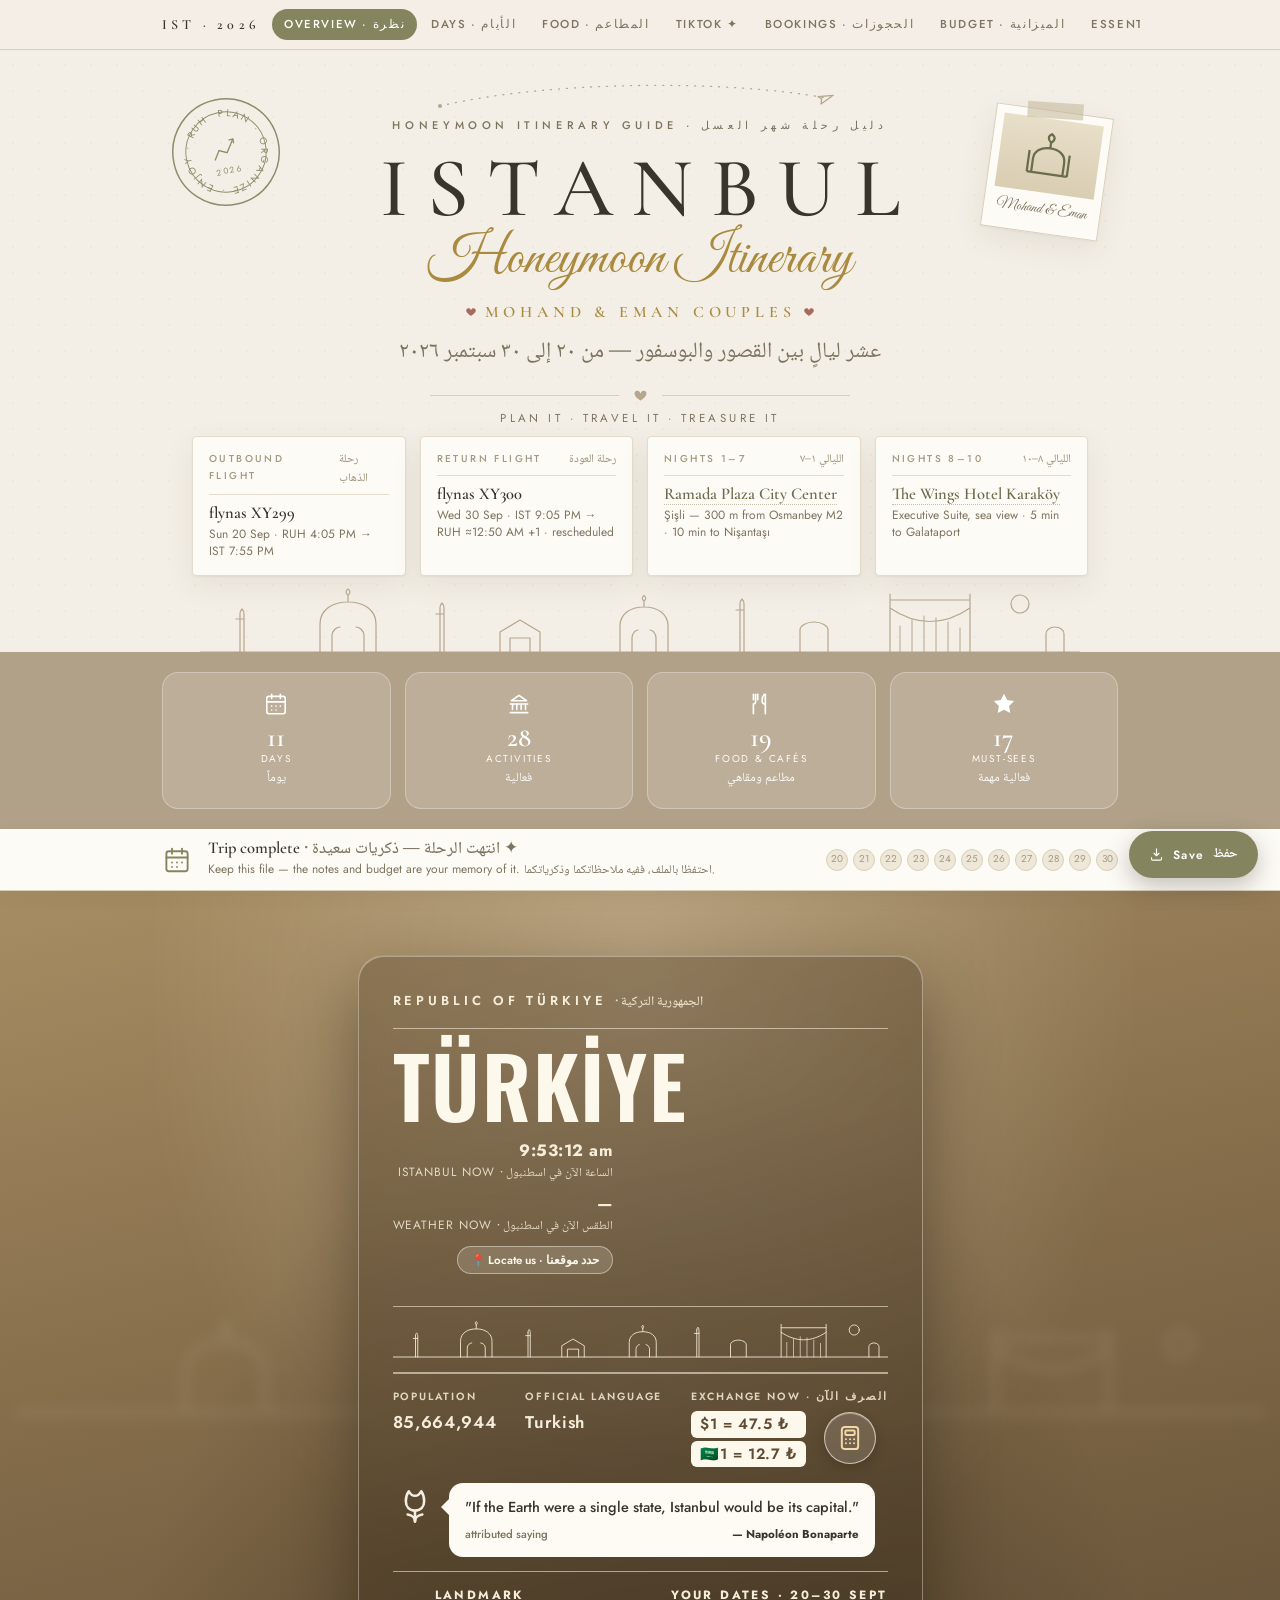
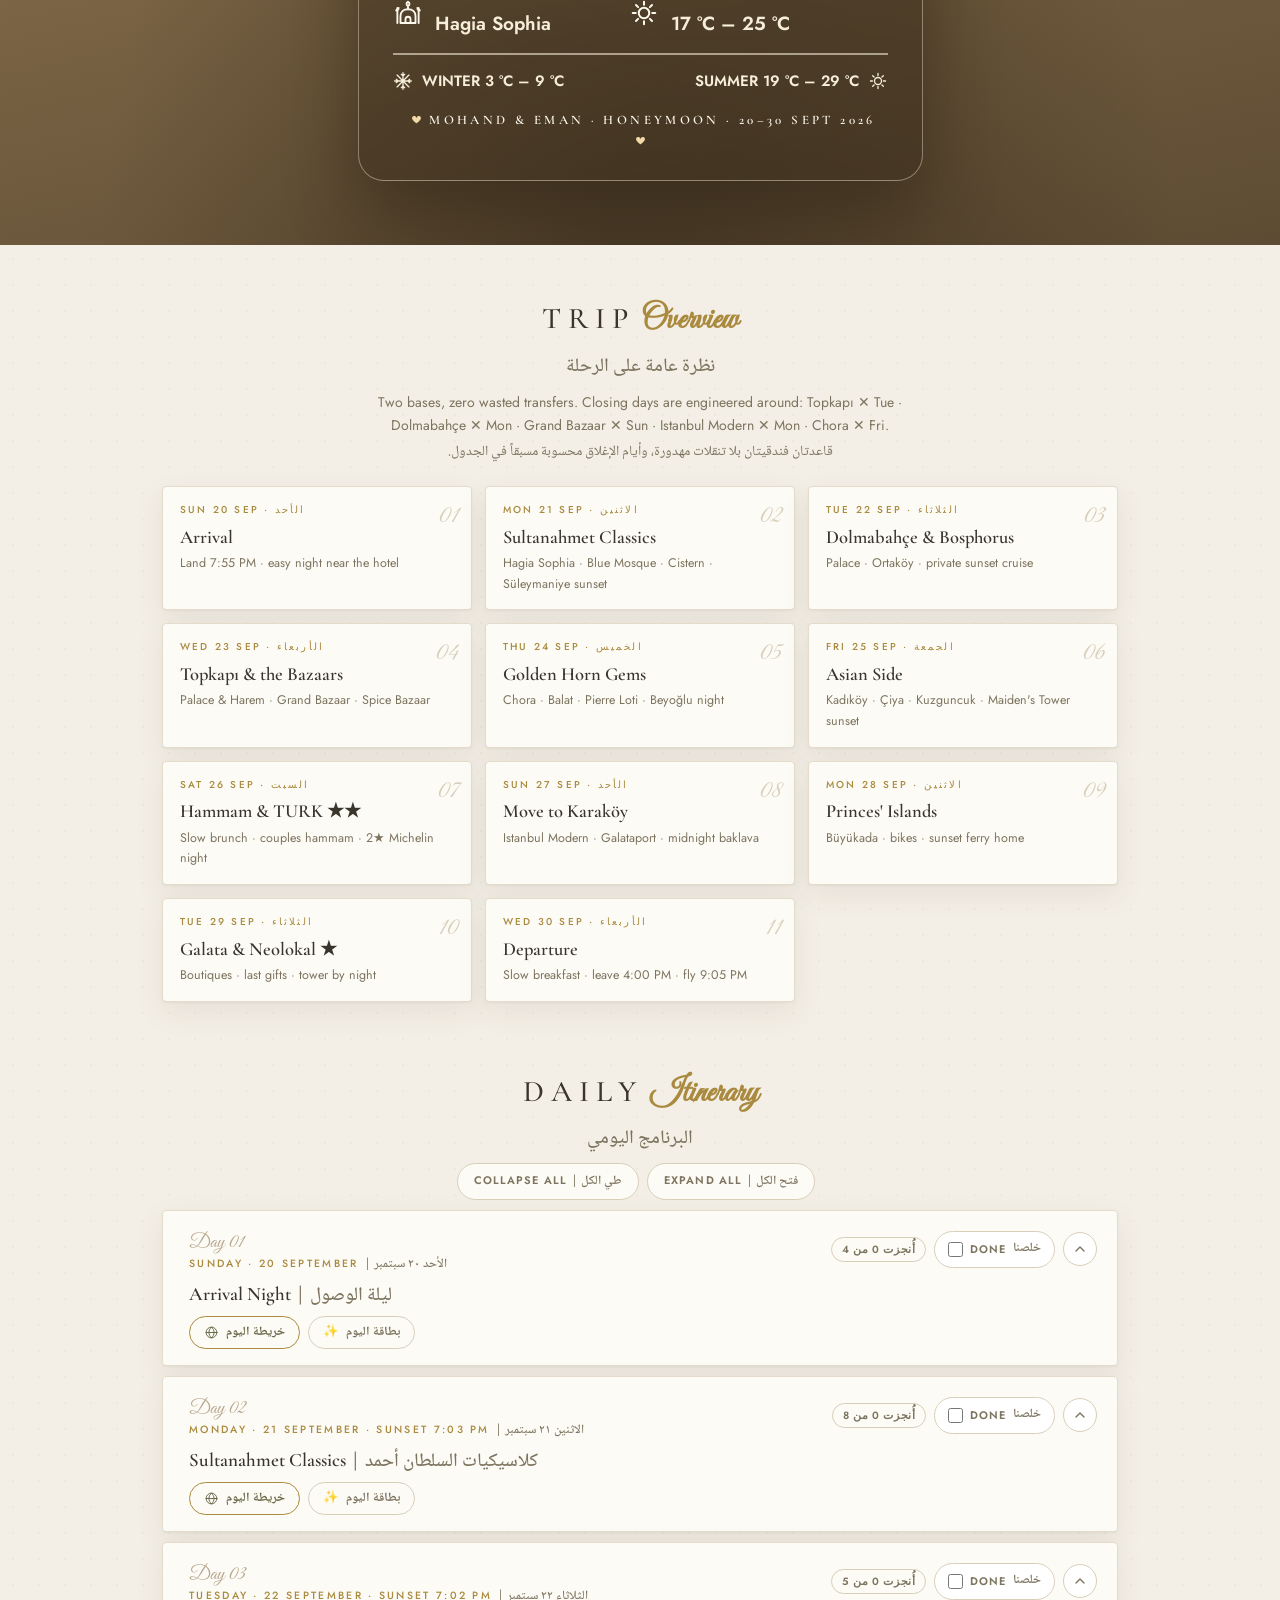
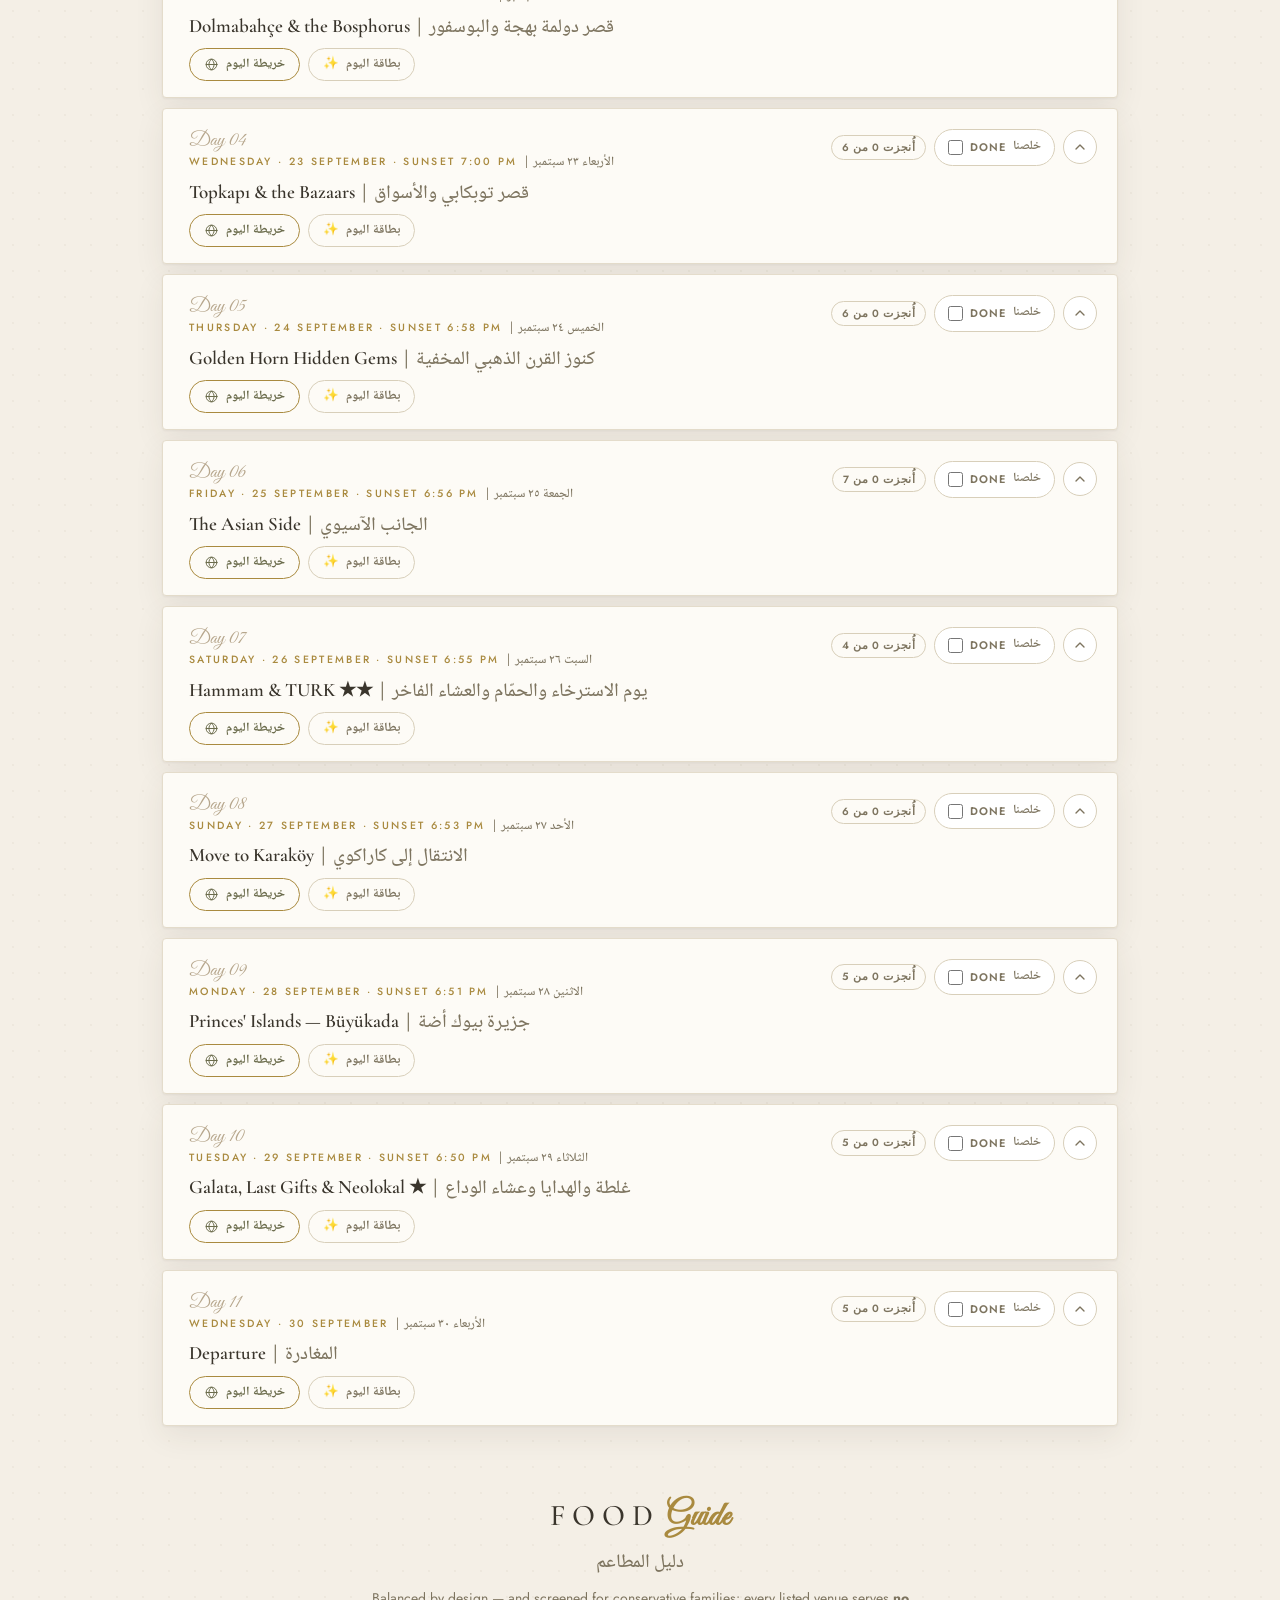
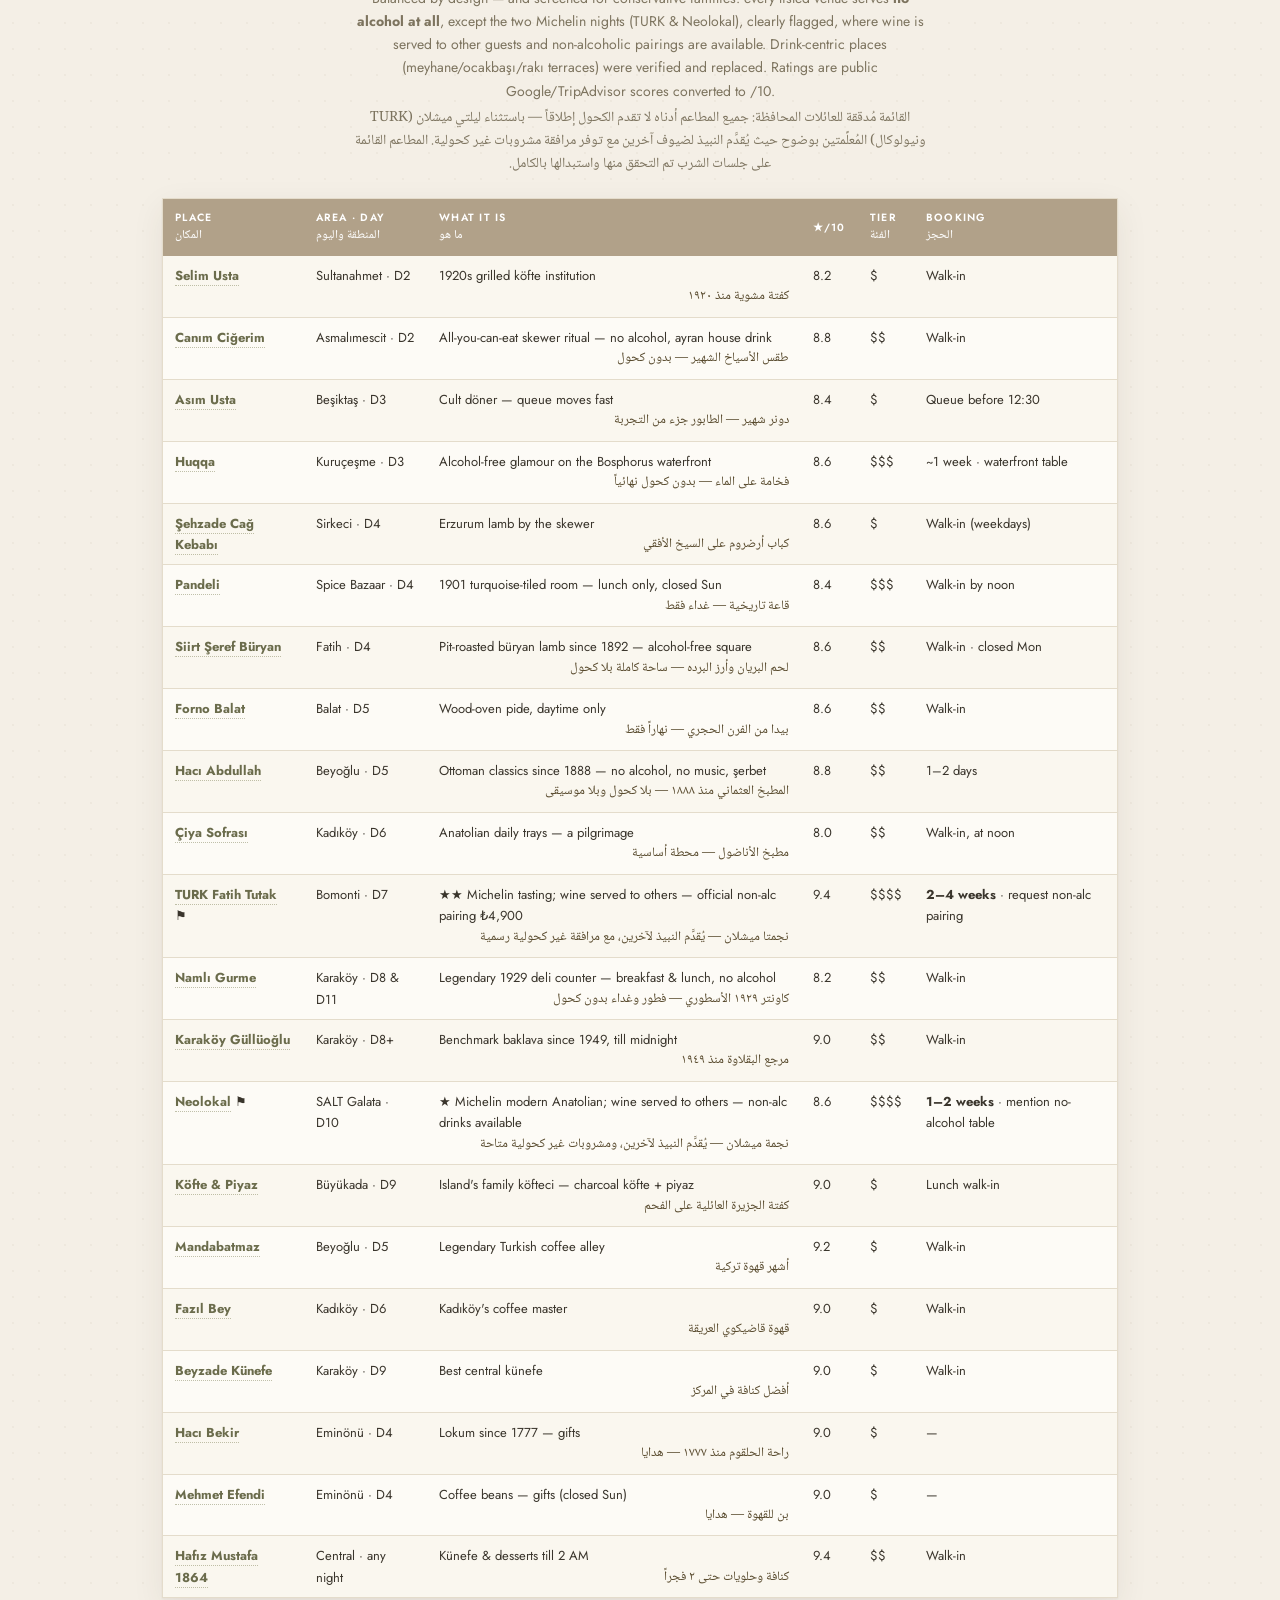
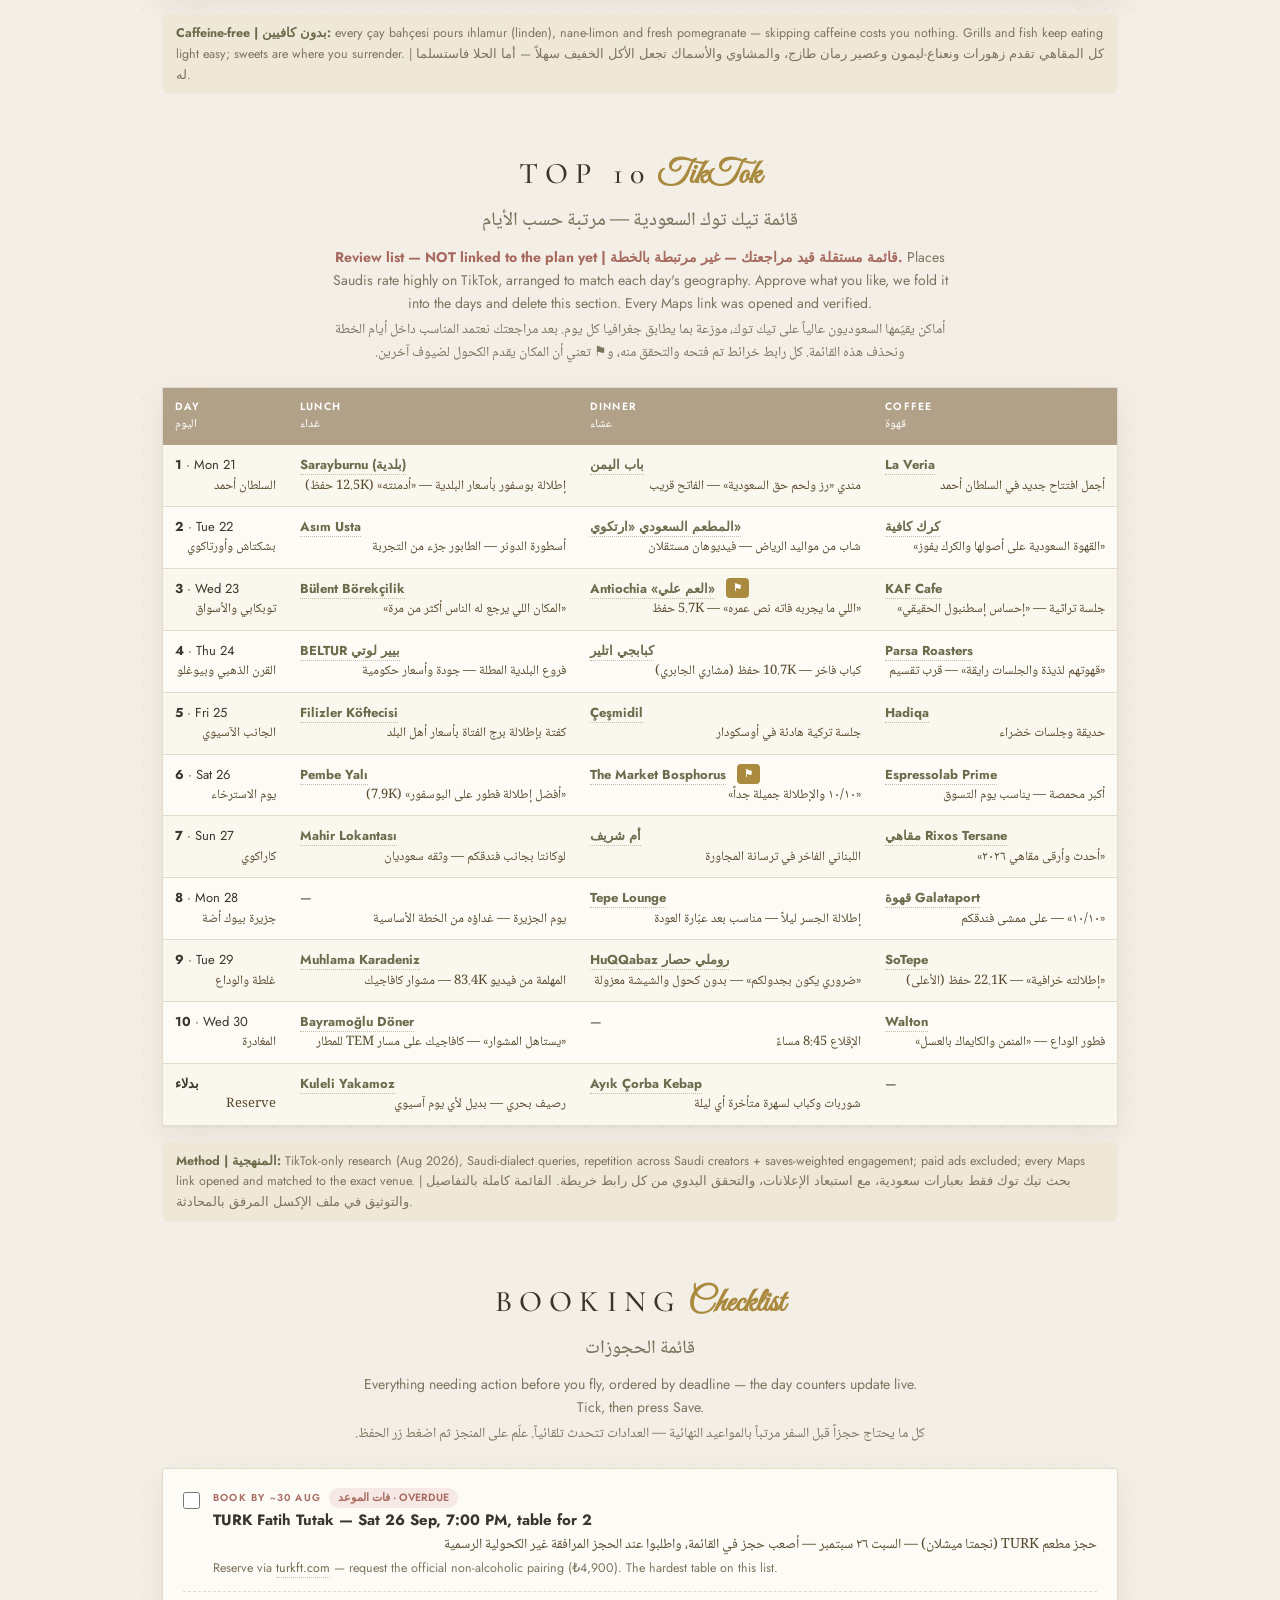
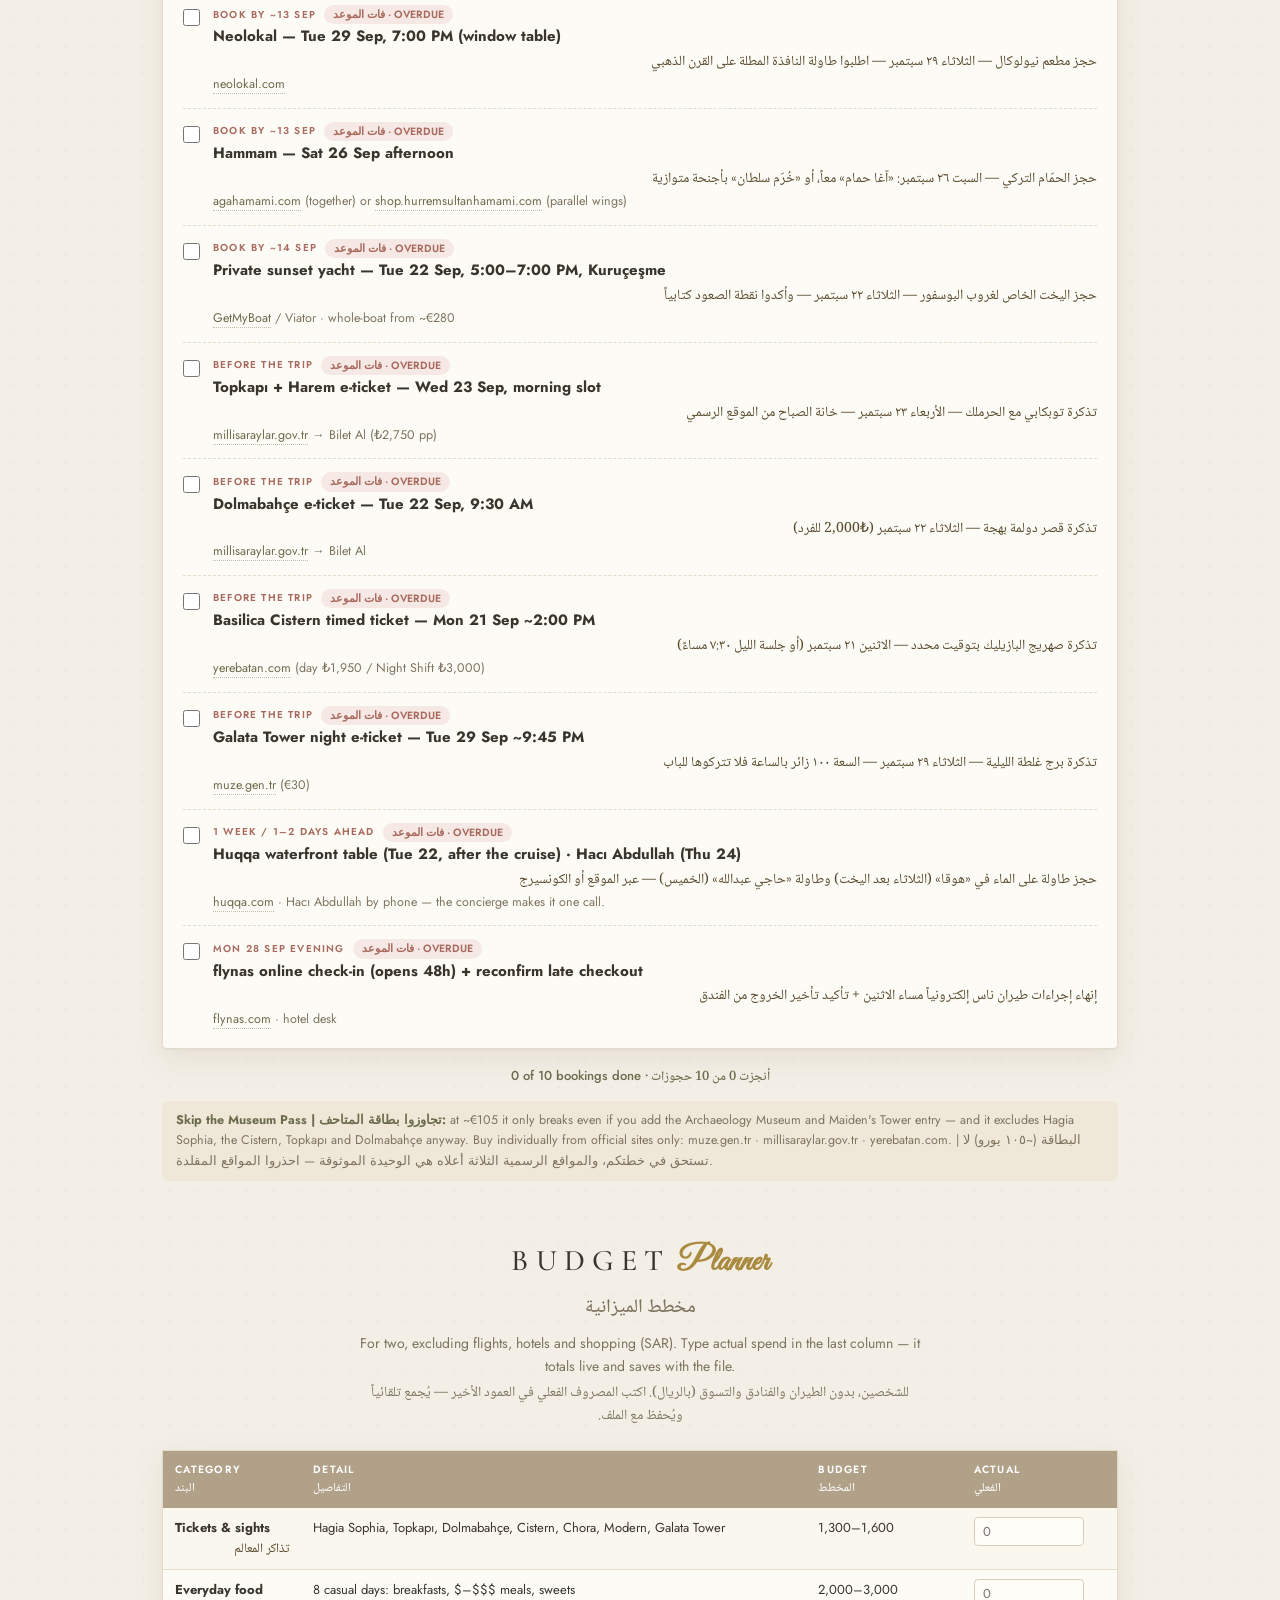
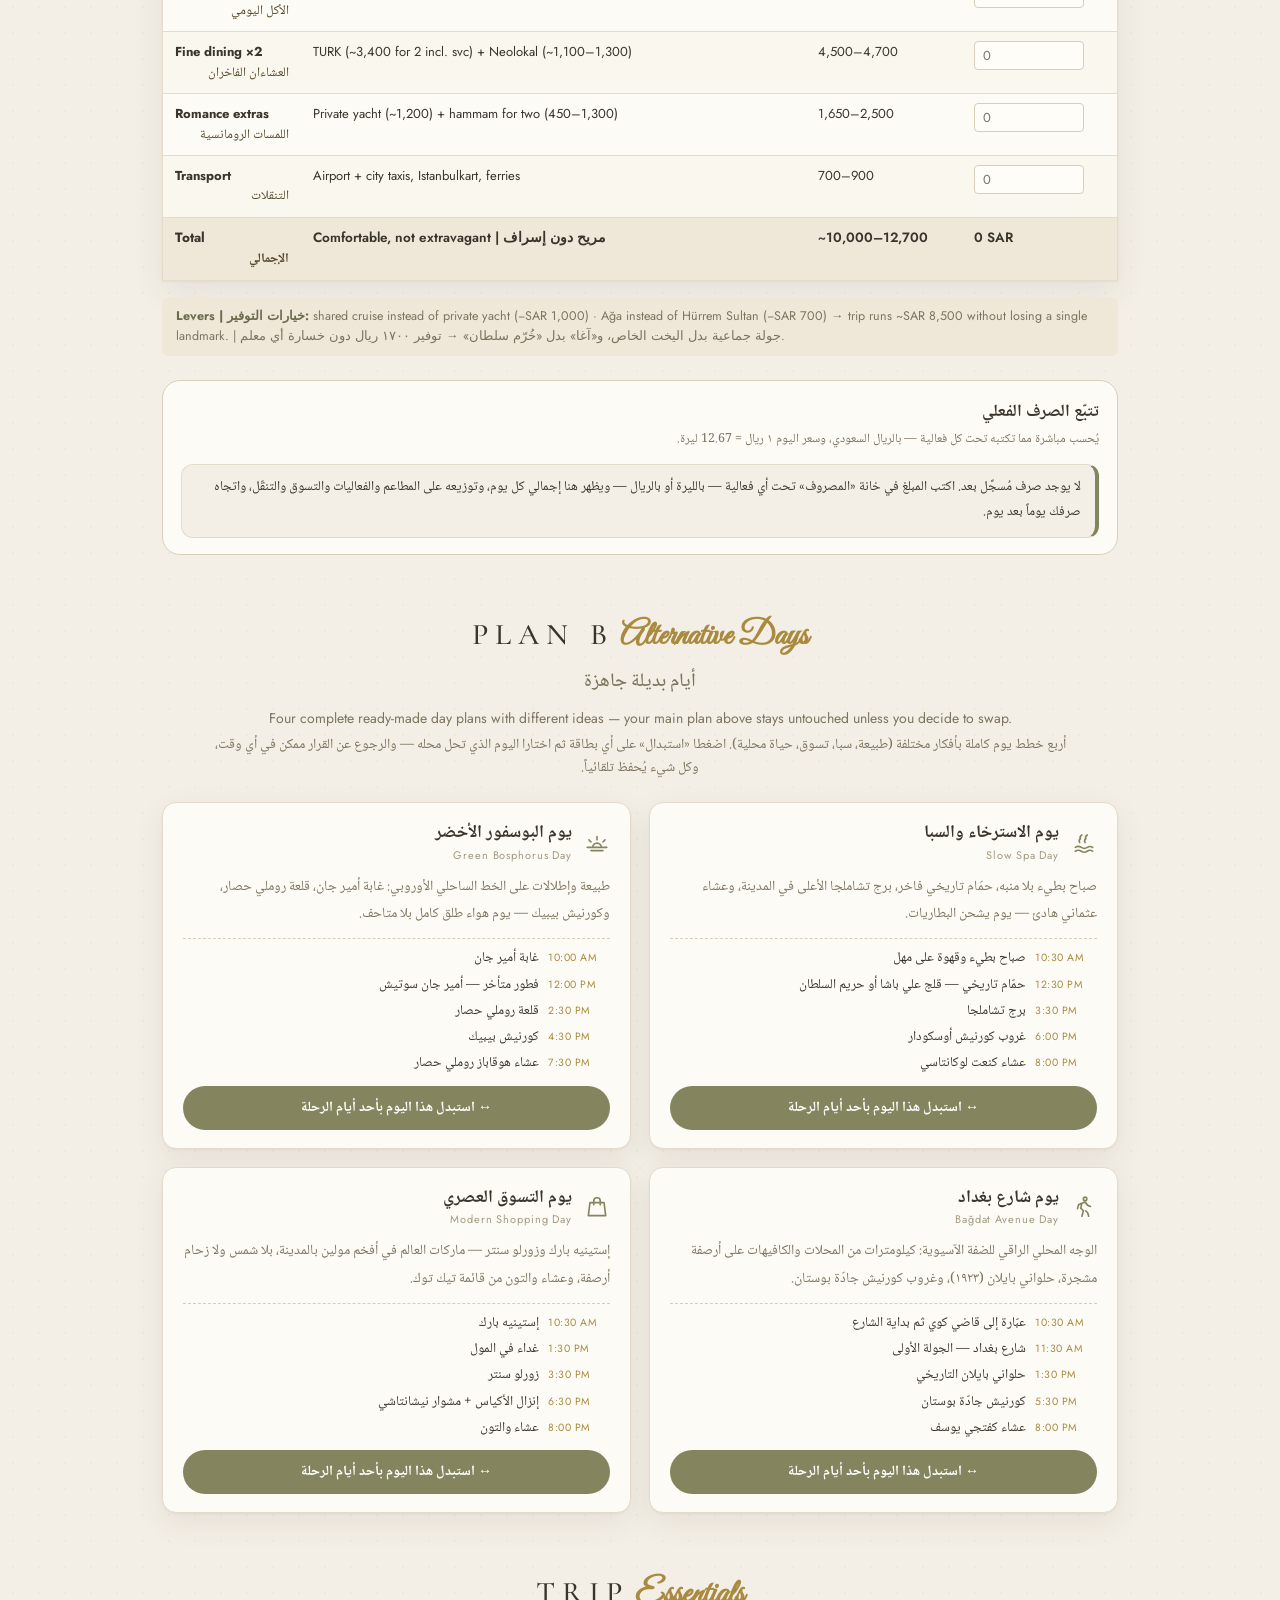
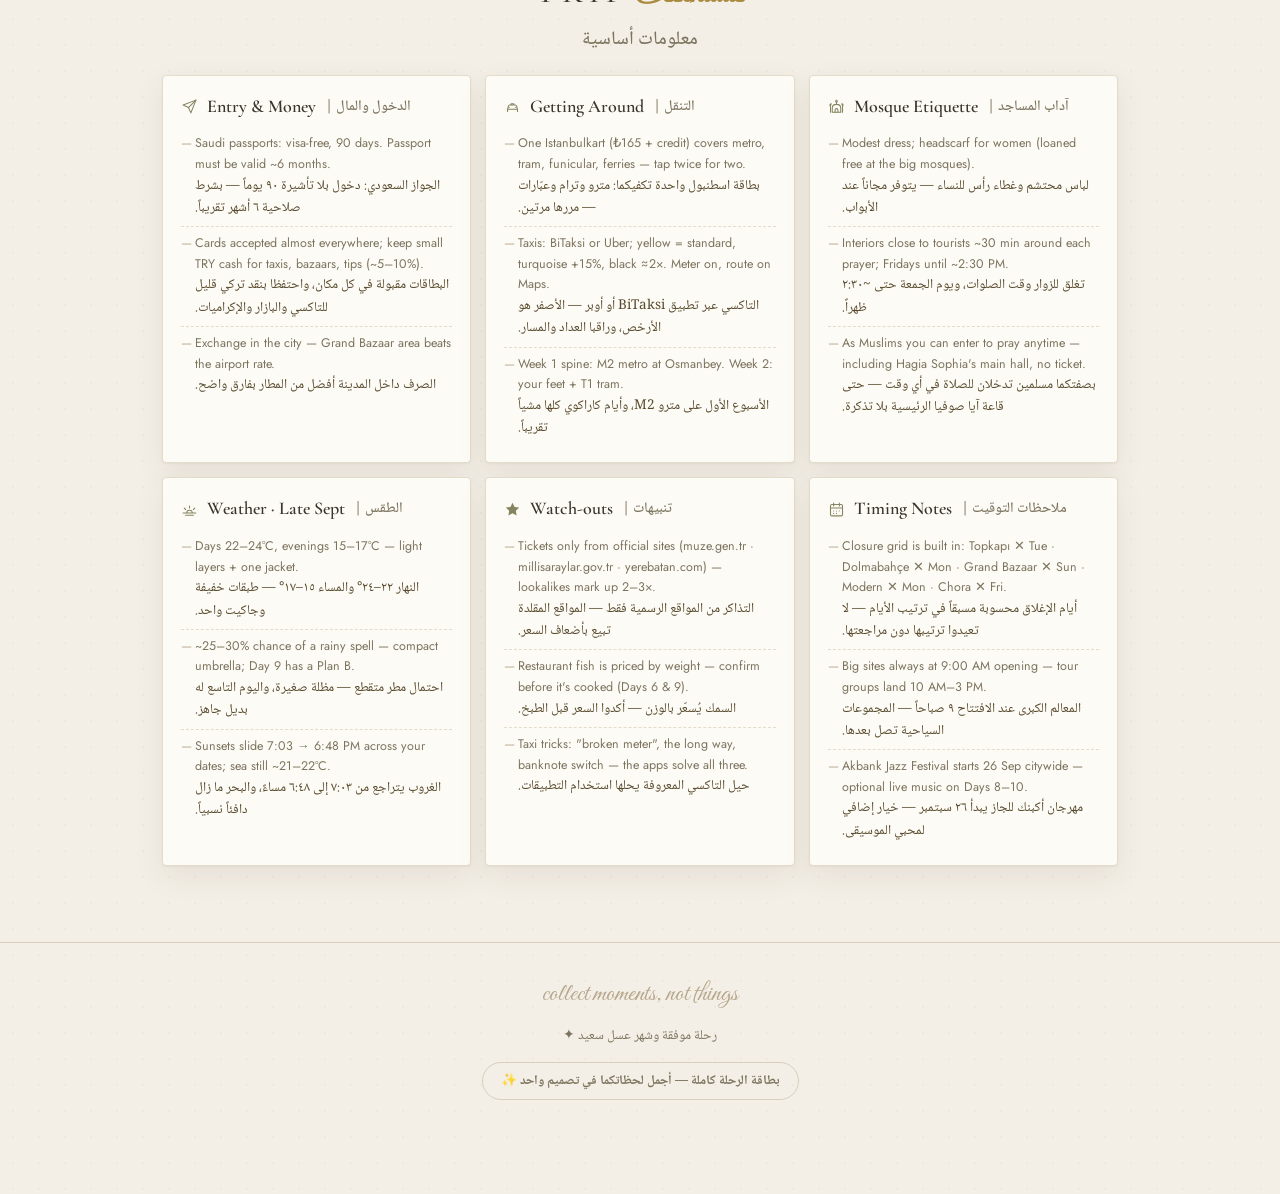
==== commit 66764448: "Add files via upload" ====
--- a/index.html
+++ b/index.html
@@ -117,13 +117,25 @@
 .spendrow{direction:rtl;display:flex;align-items:center;gap:8px;flex-wrap:wrap;margin-top:9px;padding-top:9px;border-top:1px dashed var(--line2)}
 .spendrow .sp-lab{font-family:var(--ar);font-size:12px;color:var(--soft)}
 .sp-in{display:inline-flex;align-items:stretch;border:1px solid var(--line2);border-radius:9px;overflow:hidden;background:#fff;height:32px}
-.sp-in input{width:88px;border:none;outline:none;padding:0 8px;font-family:var(--sans);font-size:14px;font-weight:600;color:var(--ink);background:transparent;text-align:center;-moz-appearance:textfield}
+.sp-in input{width:96px;border:none;outline:none;padding:0 8px;font-family:var(--sans);font-size:14px;font-weight:600;color:var(--ink);background:transparent;text-align:center;-moz-appearance:textfield}
+.sp-in input::placeholder{font-family:var(--ar);font-size:12.5px;color:var(--faint);font-weight:400}
 .sp-in input::-webkit-outer-spin-button,.sp-in input::-webkit-inner-spin-button{-webkit-appearance:none;margin:0}
 .sp-in input:focus{background:#fffdf6}
 .sp-cur{border:none;border-inline-end:1px solid var(--line2);background:var(--sand);color:var(--ink);font-family:var(--sans);font-size:13px;font-weight:600;width:40px;cursor:pointer}
 .sp-cur:hover{background:var(--line)}
 .sp-eq{font-family:var(--sans);font-size:12px;color:var(--soft);font-variant-numeric:tabular-nums;white-space:nowrap}
 .slot.spent .sp-in{border-color:var(--olive);box-shadow:0 0 0 2px rgba(132,133,95,.14)}
+.sp-done{border:1px solid var(--line2);background:var(--page);color:var(--olive-deep);font-family:var(--ar);
+  font-size:12.5px;border-radius:9px;height:32px;padding:0 13px;cursor:pointer;white-space:nowrap;line-height:1}
+.sp-done:hover{background:var(--sand)}
+.sp-done.on{background:#0ca30c;border-color:#0ca30c;color:#fff}
+.sp-done:focus-visible{outline:2px solid var(--olive);outline-offset:2px}
+.slot.act-done .ttl,.slot.act-done .meta,.slot.act-done .note{opacity:.5}
+.slot.act-done .ttl .tar,.slot.act-done .ttl .ten{text-decoration:line-through;text-decoration-thickness:1px}
+.slot.act-done .ic{background:#e4f4e4;border-color:#a9dca9;color:#0b8f0b}
+.actct{font-family:var(--sans);font-size:10.5px;font-weight:600;letter-spacing:.06em;color:var(--soft);
+  border:1px solid var(--line2);border-radius:99px;padding:3px 10px;background:var(--page);white-space:nowrap}
+.actct.all{background:#e4f4e4;border-color:#a9dca9;color:#0b8f0b}
 .daysum{direction:rtl;margin-top:14px;border:1px solid var(--line);border-radius:14px;background:var(--page);padding:13px 15px}
 .ds-head{display:flex;align-items:baseline;gap:10px;flex-wrap:wrap}
 .ds-head b{font-family:var(--ar);font-size:14px}
@@ -183,7 +195,7 @@
   .sp-kpi{grid-template-columns:1fr 1fr}
   .spchart{height:170px;gap:3px}
   .spcol-val{font-size:9px}
-  .sp-in input{width:76px}
+  .sp-in input{width:92px}
 }
 
 #fx-usd,#fx-sar{display:inline-block;margin:3px 6px 0 0;font-size:15px}
@@ -2032,7 +2044,7 @@
     var had=false;
     geoDayPts().forEach(function(p){ if(state.actDone&&state.actDone[p.dt]){delete state.actDone[p.dt];had=true;} });
     geoShowAll=false; geoFitNext=true;
-    autosave(); drawGeo();
+    autosave(); drawGeo(); if(window.actPaint)actPaint();
     toast(had?"<span class='arl'>↺ أُعيد ضبط مسار اليوم — تبدآن من نقطة الانطلاق</span>":"<span class='arl'>المسار عند نقطة البداية أصلاً ✓</span>");
   });
   /* step-flow controls: done-toggle & place-card buttons inside map popups + the view toggle */
@@ -2045,6 +2057,7 @@
     if(!dt)return;
     state.actDone=state.actDone||{};
     if(b.classList.contains("gpx-done"))state.actDone[dt]=1; else delete state.actDone[dt];
+    if(window.actPaint)actPaint();
     if(geoMapObj&&geoMapObj.closePopup)geoMapObj.closePopup();
     autosave(); drawGeo();
   });
@@ -2981,14 +2994,17 @@
     var old=$(".spendrow",s); if(old) old.parentNode.removeChild(old);
     var rec=(state.spend||{})[dt]||{v:"",c:"try"};
     var row=document.createElement("div"); row.className="spendrow";
-    row.innerHTML='<span class="sp-lab">المصروف</span>'
+    var isDone=!!(state.actDone&&state.actDone[dt]);
+    row.innerHTML='<button type="button" class="sp-done'+(isDone?" on":"")+'" data-done="'+dt+'">'
+      +(isDone?"✓ أُنجزت":"خلصناها؟")+'</button>'
       +'<span class="sp-in"><button type="button" class="sp-cur" aria-label="تبديل العملة">'+(rec.c==="sar"?"ر.س":"₺")+'</button>'
-      +'<input type="number" inputmode="decimal" min="0" step="1" data-sp="'+dt+'" placeholder="0" value="'+(rec.v===0?"":(rec.v||""))+'"></span>'
+      +'<input type="number" inputmode="decimal" min="0" step="1" data-sp="'+dt+'" placeholder="المصروف" aria-label="المصروف" value="'+(rec.v===0?"":(rec.v||""))+'"></span>'
       +'<span class="sp-eq"></span>';
     wh.appendChild(row);
     s.classList.toggle("spent", !!Number(rec.v));
+    s.classList.toggle("act-done", !!(state.actDone&&state.actDone[dt]));
   });
-  spSlotEq();
+  spSlotEq(); actPaint();
 }
 function spSlotEq(){
   $$(".slot").forEach(function(s){
@@ -3174,6 +3190,32 @@
   window.addEventListener("scroll",hide,{passive:true});
 })();
 
+/* ── activity "done" in the list — the same state the map step-flow uses ── */
+function actPaint(){
+  $$("article.day").forEach(function(d){
+    var tot=0,done=0;
+    $$(".slot",d).forEach(function(s){
+      var dt=s.dataset.dt; if(!dt)return; tot++;
+      var on=!!(state.actDone&&state.actDone[dt]); if(on)done++;
+      s.classList.toggle("act-done",on);
+      var b=$(".sp-done",s); if(b){ b.classList.toggle("on",on); b.textContent = on?"✓ أُنجزت":"خلصناها؟"; }
+    });
+    var ctl=$(".dayctl",d); if(!ctl)return;
+    var c=$(".actct",ctl);
+    if(!tot){ if(c)c.parentNode.removeChild(c); return; }
+    if(!c){ c=document.createElement("span"); c.className="actct"; ctl.insertBefore(c,ctl.firstChild); }
+    c.textContent="أُنجزت "+done+" من "+tot;
+    c.classList.toggle("all",done===tot);
+  });
+}
+document.addEventListener("click",function(ev){
+  var b=ev.target.closest?ev.target.closest(".sp-done"):null; if(!b)return;
+  var dt=b.getAttribute("data-done"); if(!dt)return;
+  state.actDone=state.actDone||{};
+  if(state.actDone[dt]) delete state.actDone[dt]; else state.actDone[dt]=1;
+  actPaint(); autosave();
+  var g=$("#geoModal"); if(g&&!g.hidden&&typeof drawGeo==="function"){ geoFitNext=false; drawGeo(); }
+});
 function spRenderAll(){ var d=spDays(); spRenderDays(d); spPanel(d); }
 function spendMount(){ spMountSlots(); spRenderAll(); }
 spendMount();
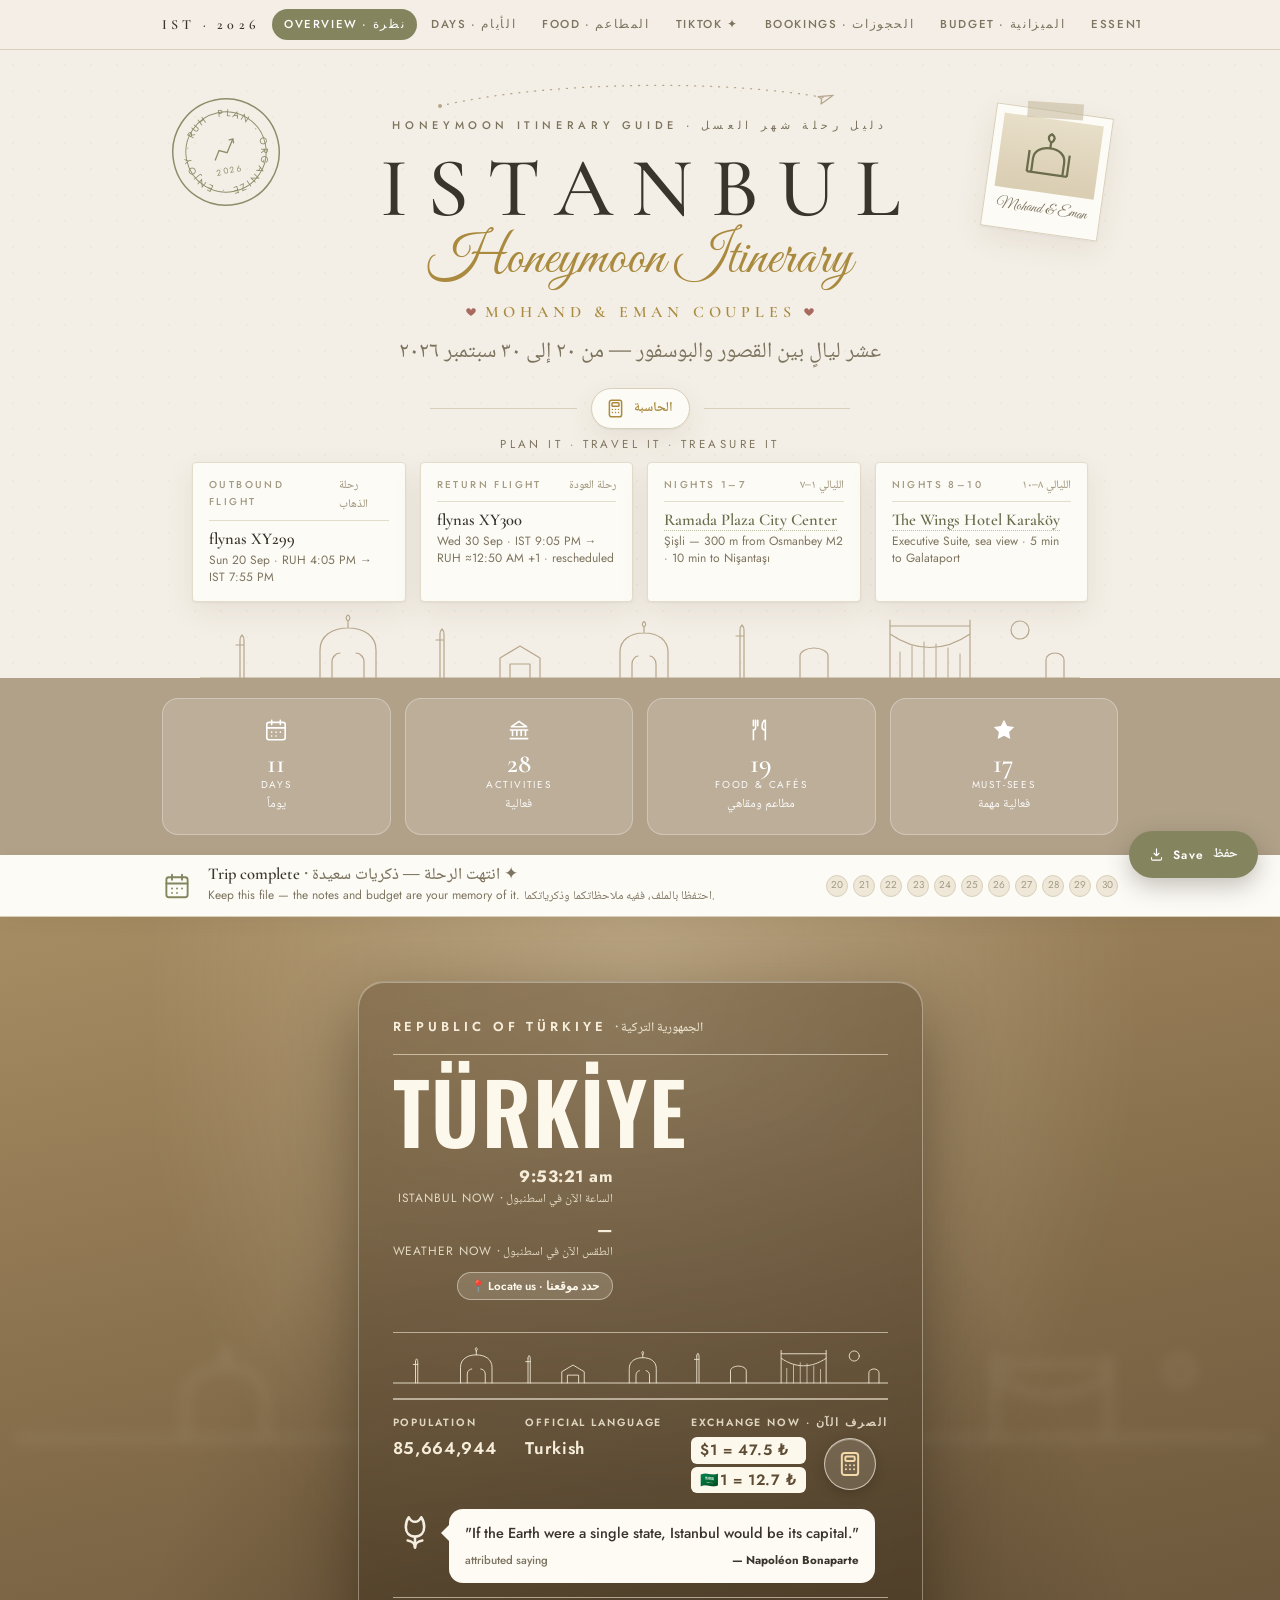
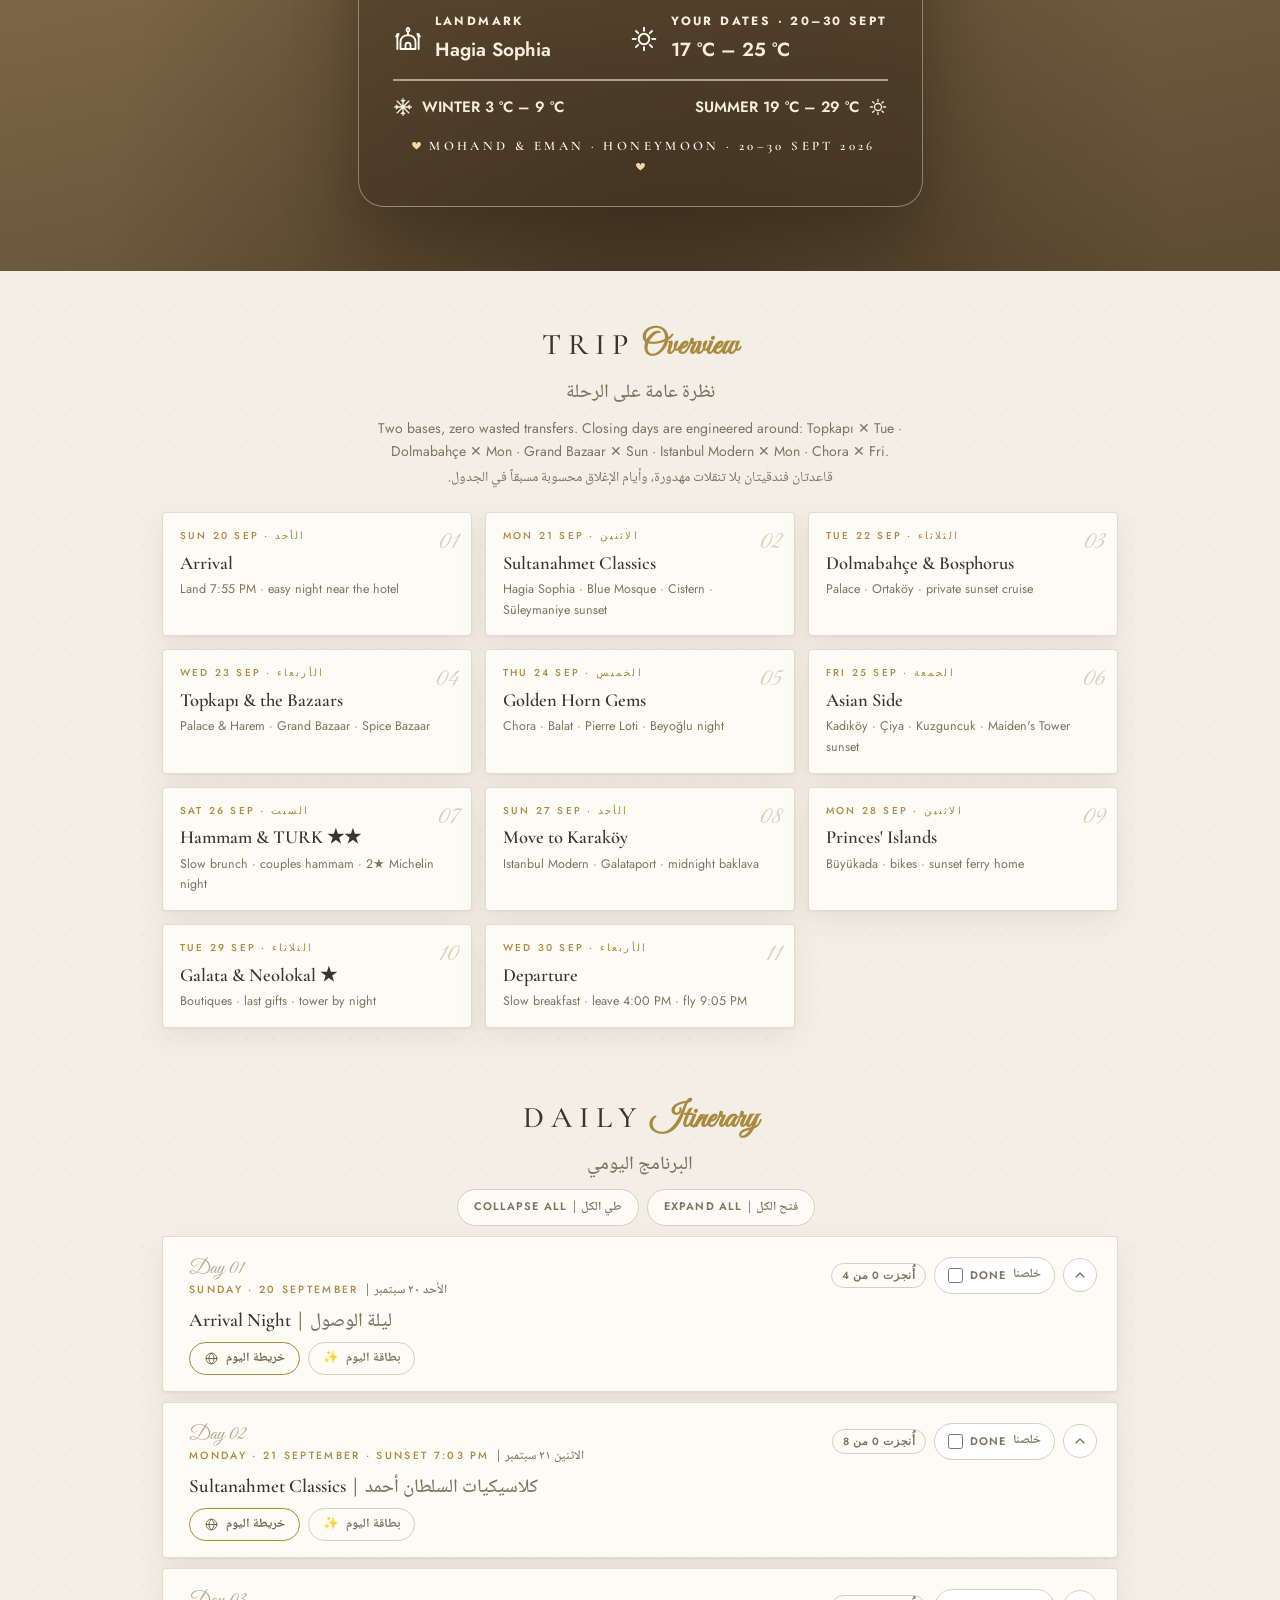
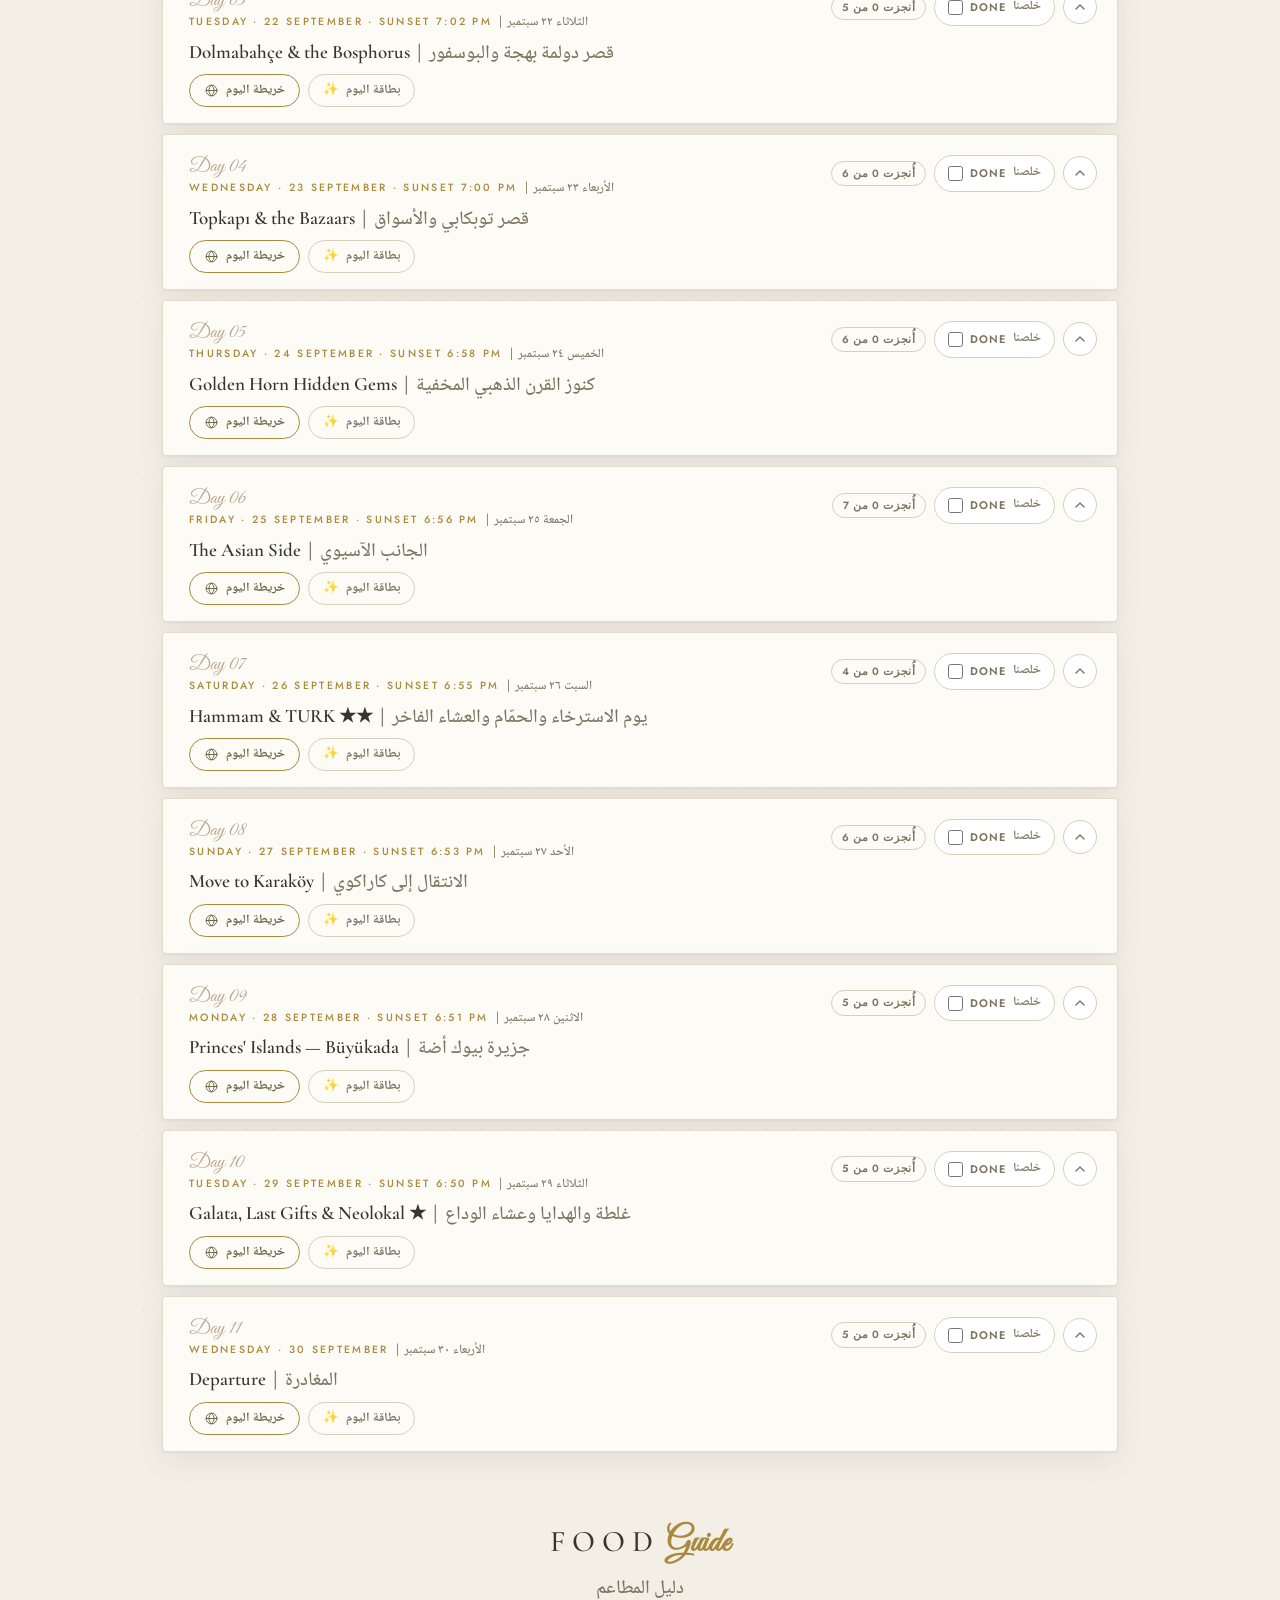
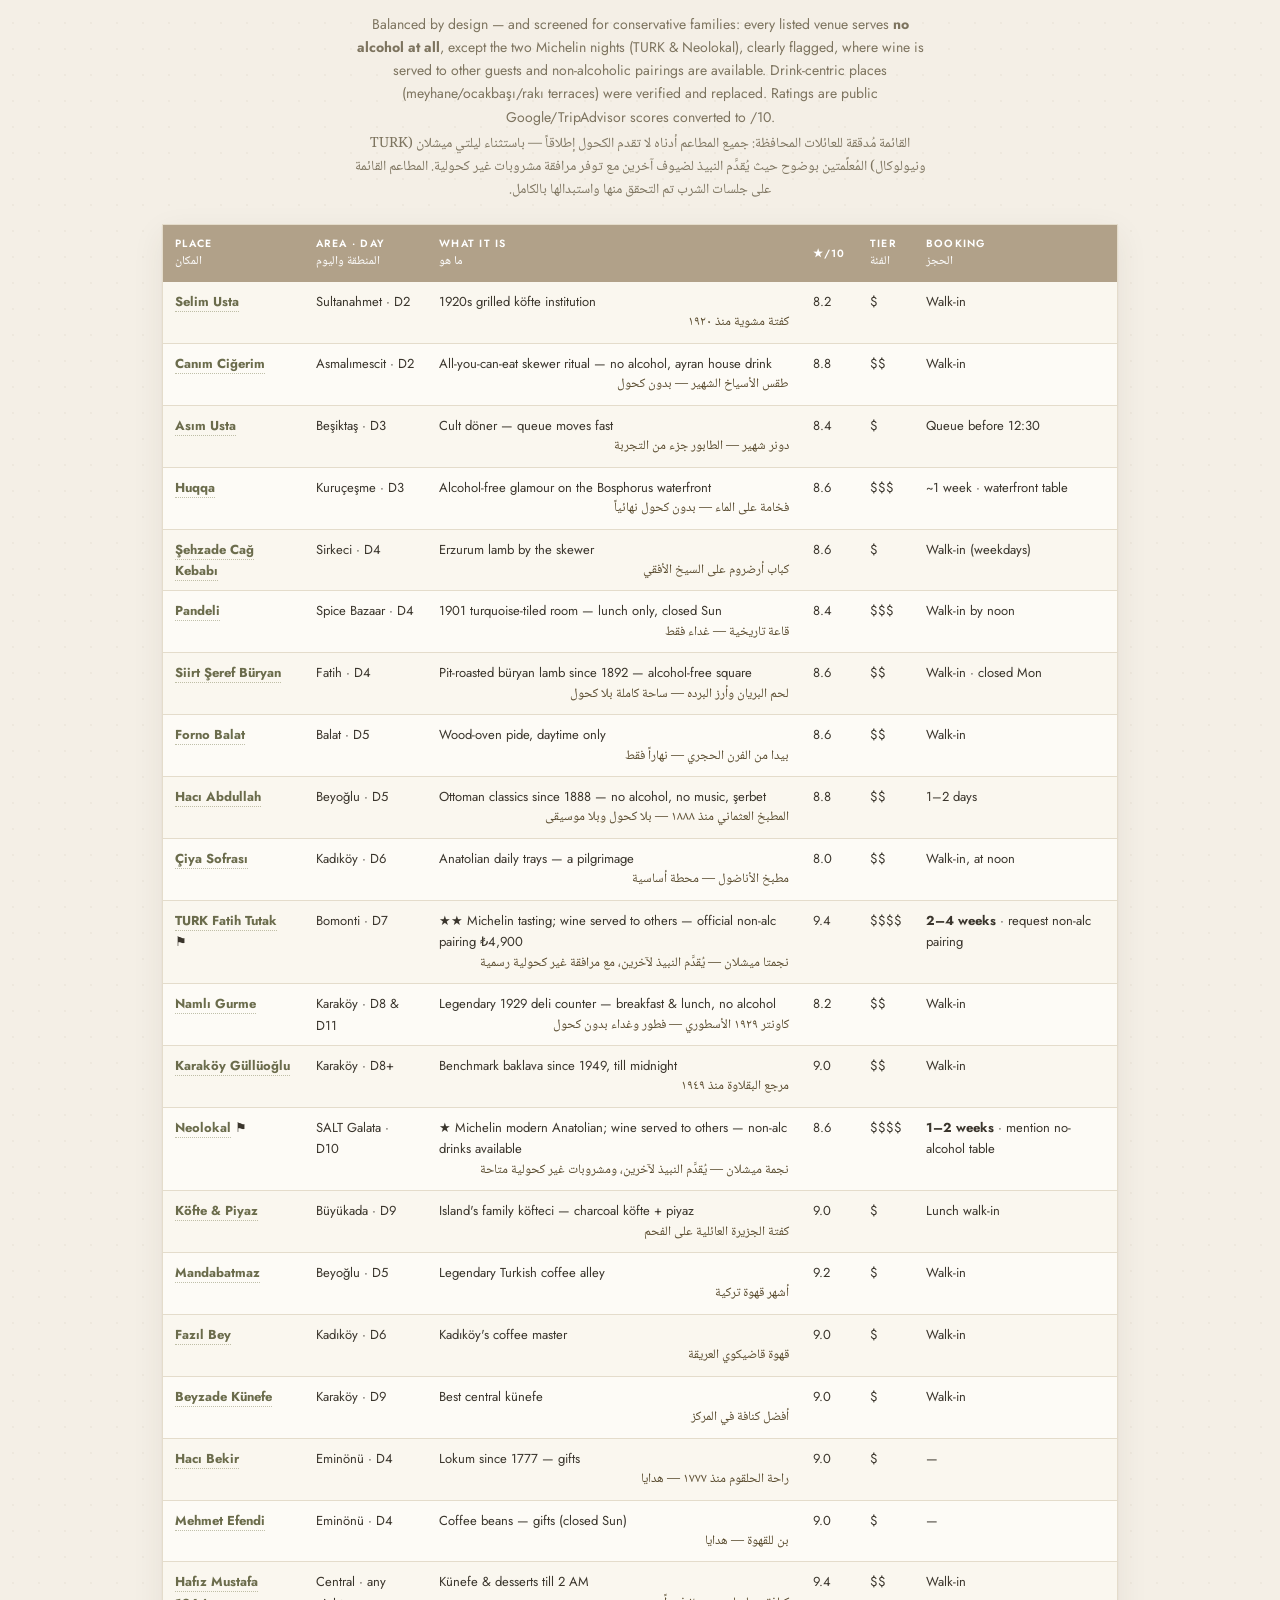
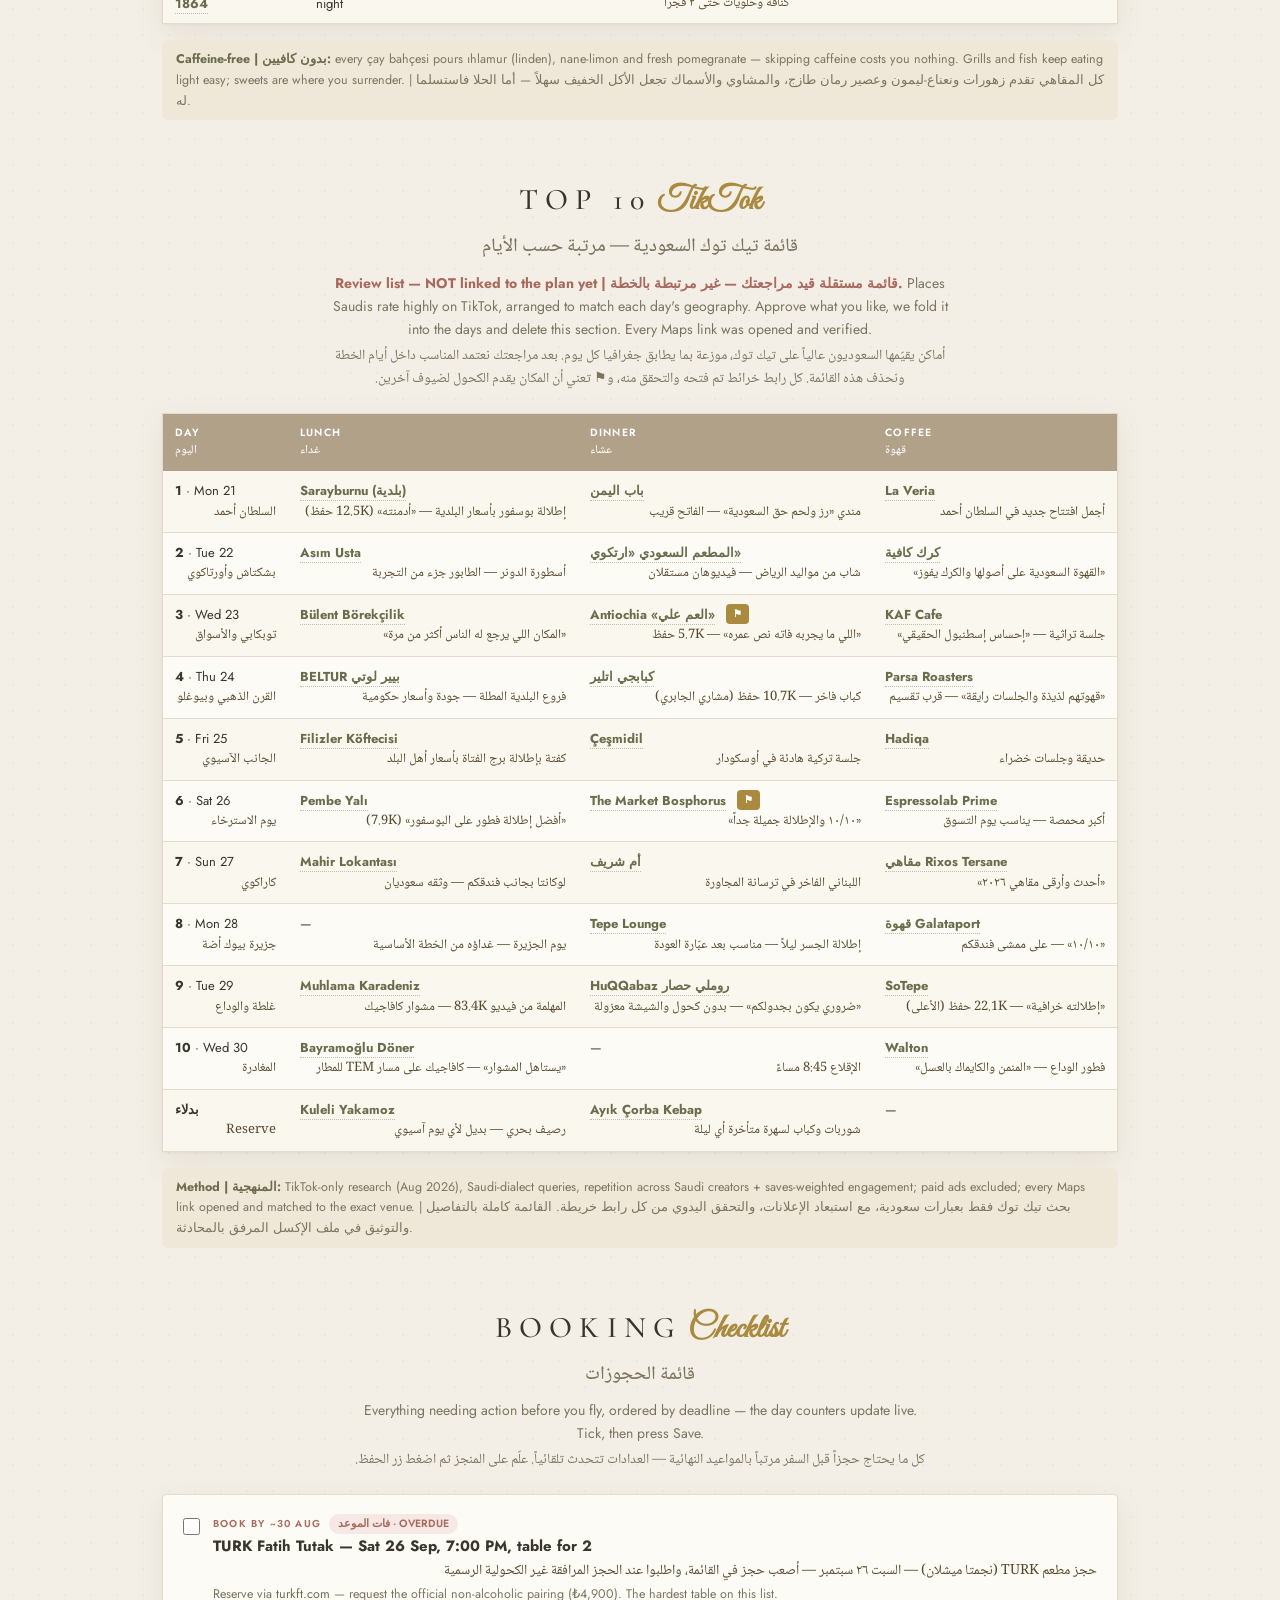
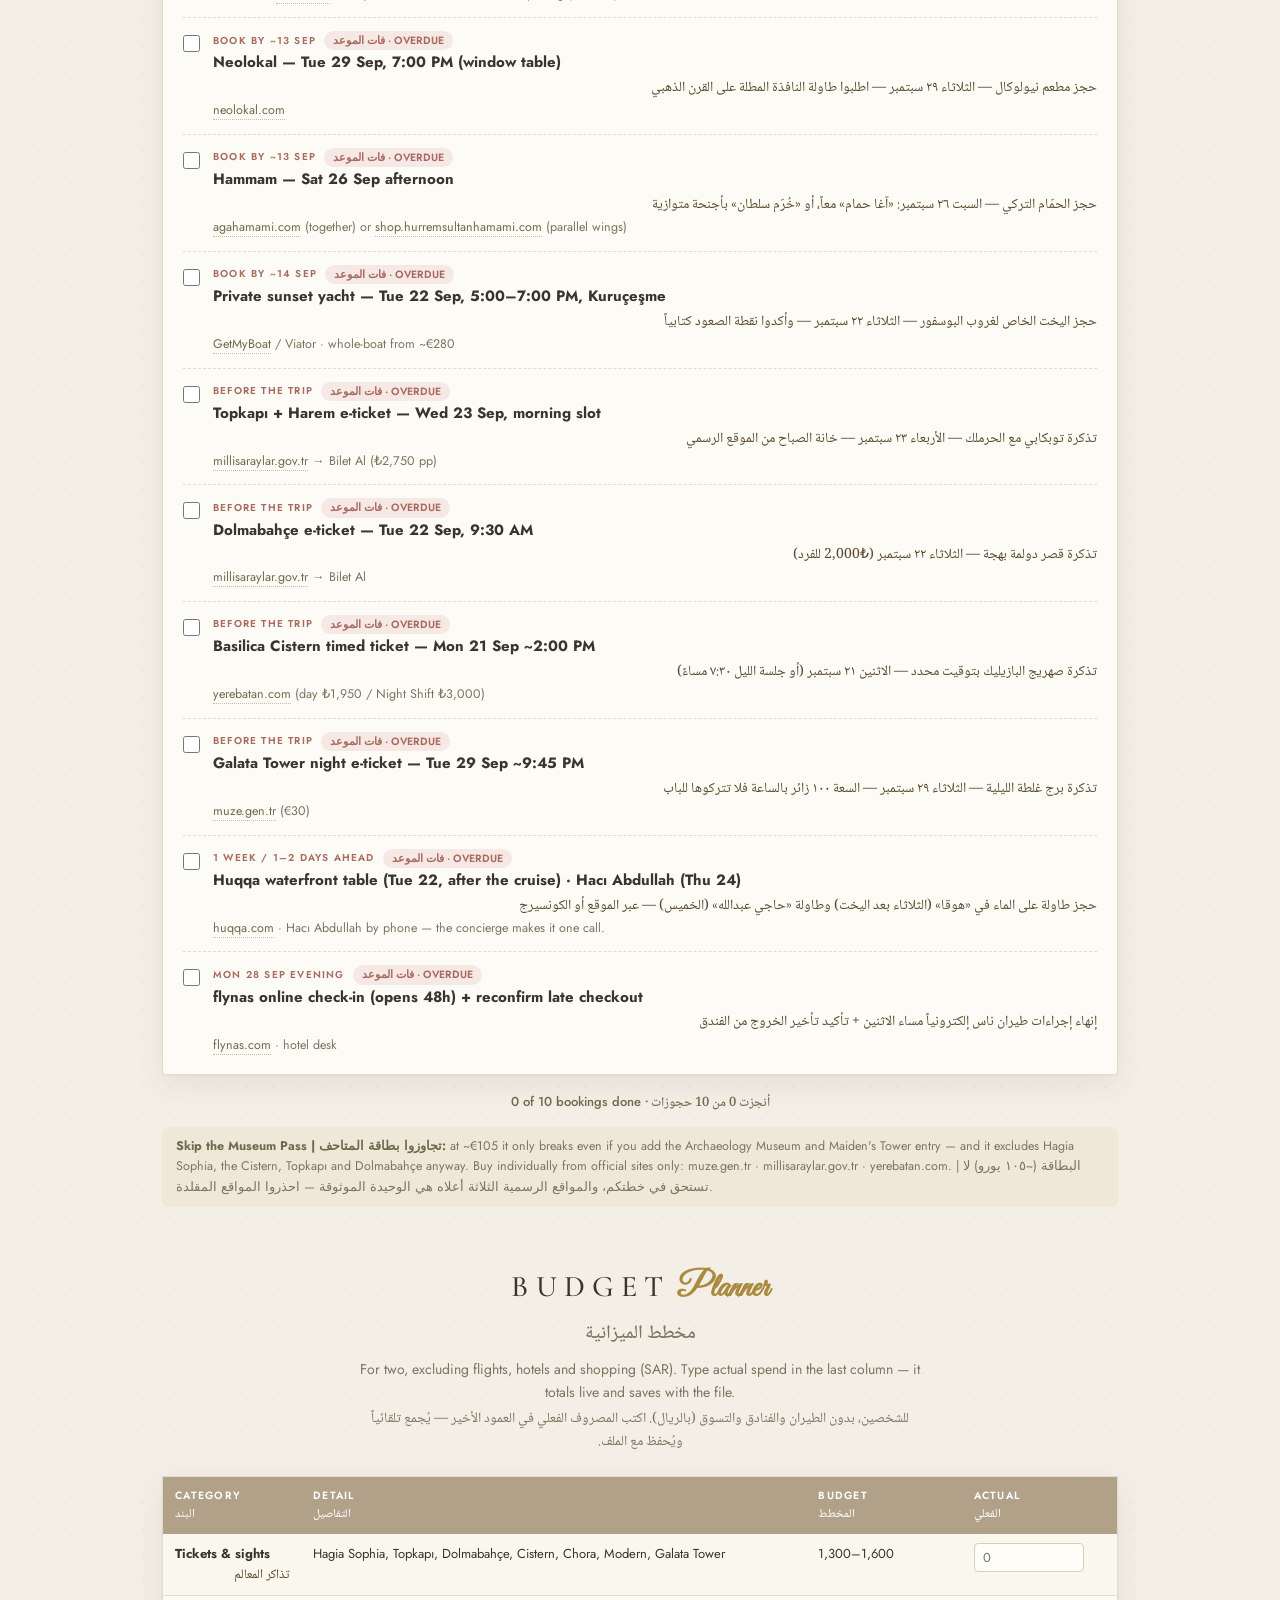
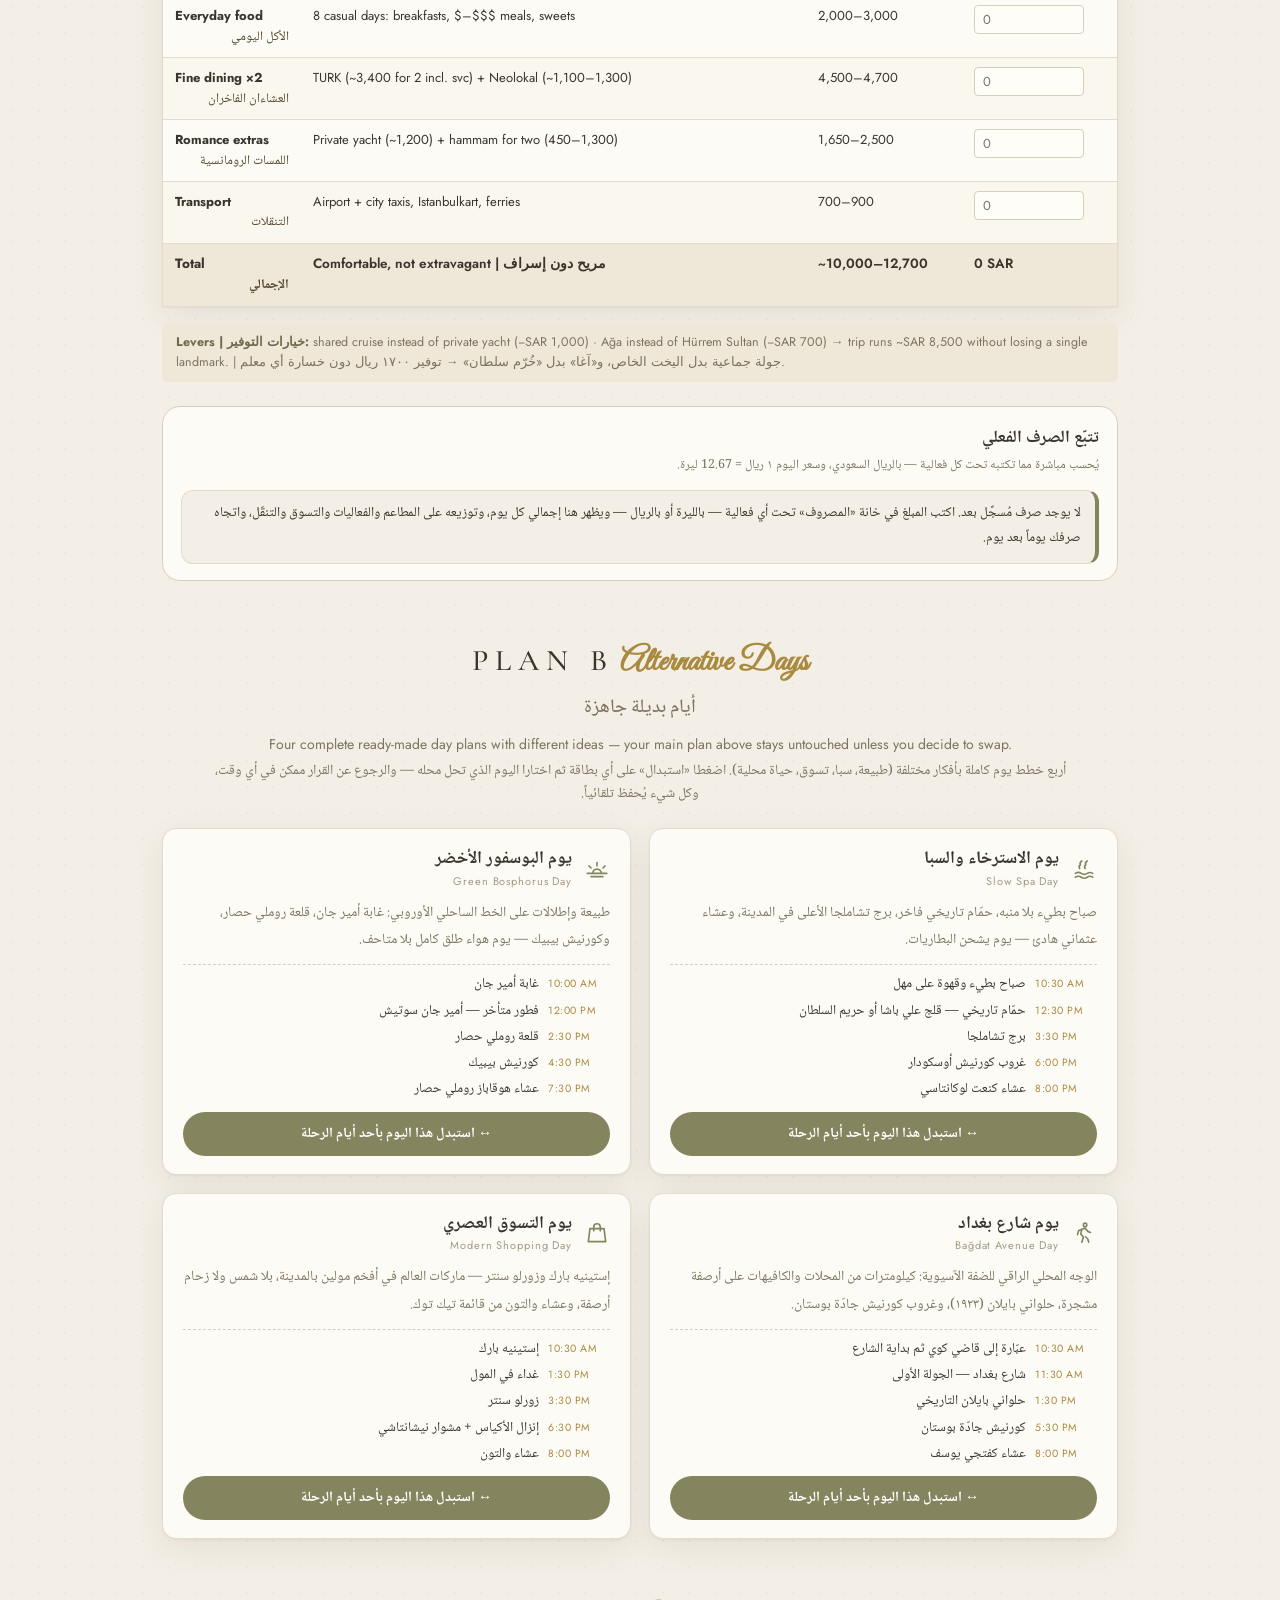
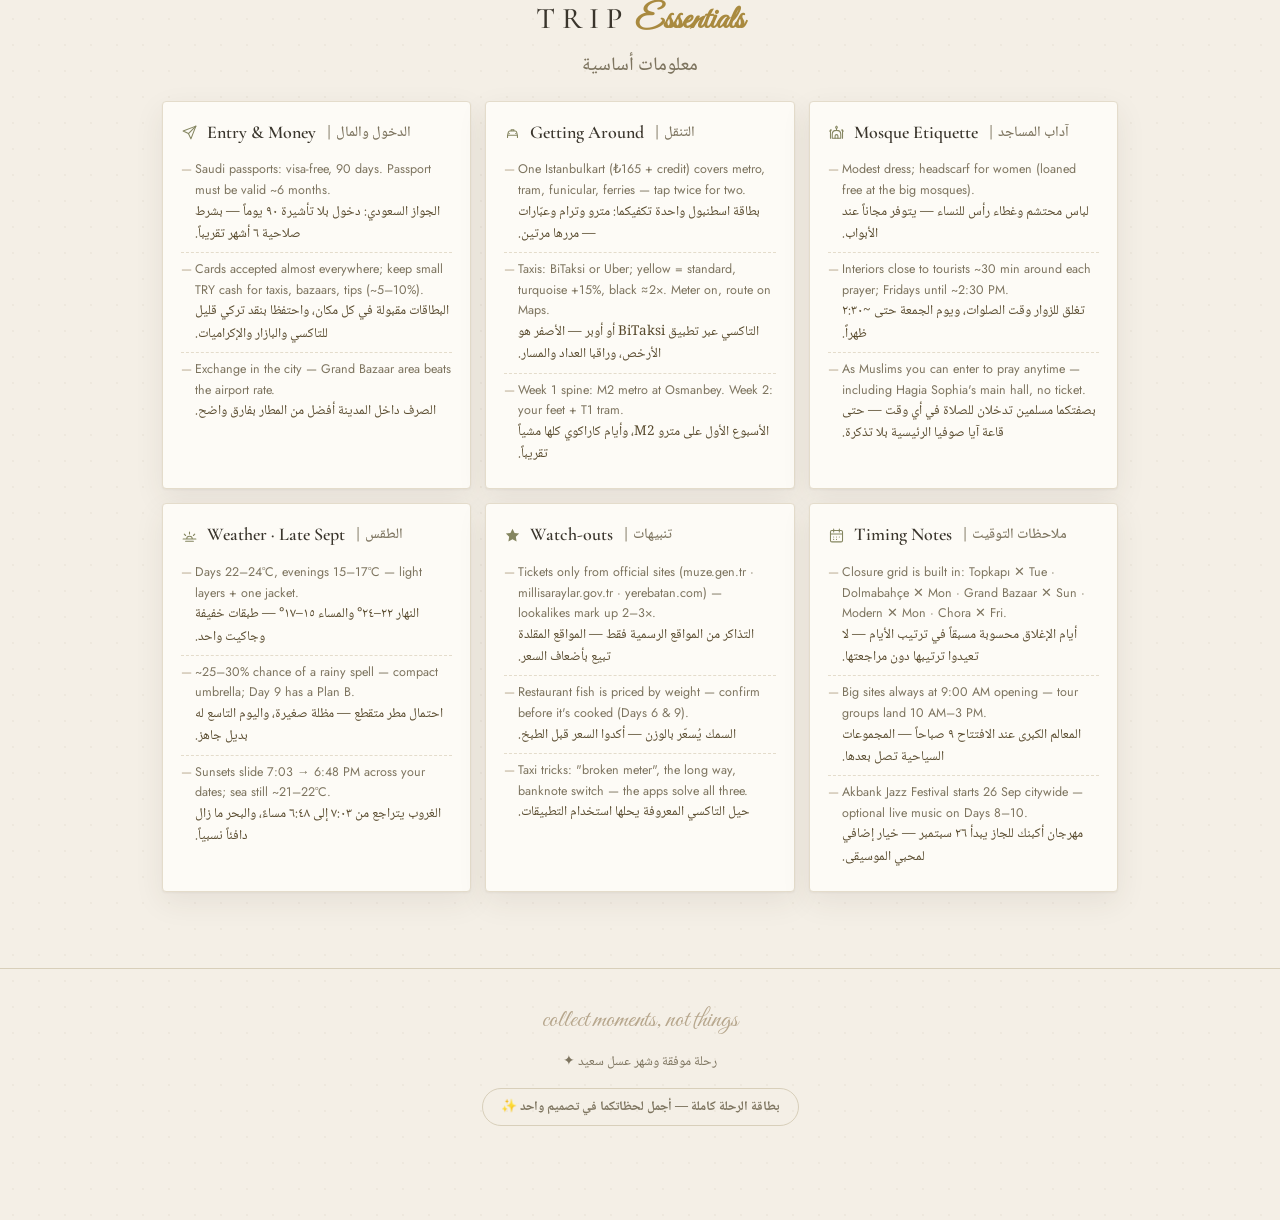
==== commit 1369503d: "Add files via upload" ====
--- a/index.html
+++ b/index.html
@@ -50,6 +50,12 @@
 .hero .scr{font-family:var(--script);font-size:clamp(34px,5.5vw,56px);color:var(--gold);margin-top:-6px;line-height:1.2}
 .hero .arh{font-family:var(--ar);direction:rtl;font-size:clamp(17px,2.6vw,22px);color:var(--soft);margin-top:8px}
 .hr-heart{display:flex;align-items:center;gap:14px;justify-content:center;margin:18px auto 6px;max-width:420px;color:var(--taupe)}
+.fxhero{display:inline-flex;align-items:center;gap:8px;border:1px solid var(--line2);background:var(--page);
+  color:var(--gold);border-radius:99px;padding:8px 16px 8px 13px;cursor:pointer;font-family:var(--ar);
+  font-size:13.5px;font-weight:600;box-shadow:var(--shadow);transition:background .15s,border-color .15s}
+.fxhero svg{width:21px;height:21px;flex:none}
+.fxhero:hover{background:var(--sand);border-color:var(--gold)}
+.fxhero:focus-visible{outline:2px solid var(--gold);outline-offset:3px}
 .hr-heart::before,.hr-heart::after{content:"";flex:1;height:1px;background:var(--line2)}
 .hero .tag{font-size:11.5px;letter-spacing:.3em;text-transform:uppercase;color:var(--soft)}
 .stamp{position:absolute;top:46px;left:max(18px,calc(50% - 470px));width:112px;height:112px;color:var(--olive);opacity:.92;transform:rotate(-12deg)}
@@ -232,6 +238,18 @@
 .fx-pad button{font-family:var(--sans);font-size:22px;font-weight:600;border-radius:14px;border:1px solid rgba(255,246,228,.4);background:rgba(255,246,228,.1);color:#fdf8ec;padding:0;min-height:44px;cursor:pointer;-webkit-tap-highlight-color:transparent}
 .fx-pad button:active{background:rgba(255,246,228,.35)}
 .fx-pad2{display:grid;grid-template-columns:1fr 1fr;gap:8px;margin-top:8px;direction:rtl;flex:none}
+.fx-pad2.has-add{grid-template-columns:1fr 1fr 1fr}
+.fx-pad2 .add{background:rgba(243,217,168,.24);border-color:rgba(243,217,168,.7);color:#f7e6c4;font-size:22px;gap:6px}
+.fx-pad2 .add:active{background:rgba(243,217,168,.45)}
+.fx-pad2 .add .addlab{font-size:13.5px;font-weight:700}
+.fx-terms{display:flex;flex-wrap:wrap;gap:6px;margin:2px 0 4px;direction:rtl;max-height:64px;overflow:auto}
+.fx-terms button{display:inline-flex;align-items:center;gap:6px;font-family:var(--sans);font-size:13px;font-weight:600;
+  border:1px solid rgba(255,246,228,.45);background:rgba(255,246,228,.12);color:#fdf8ec;border-radius:99px;
+  padding:3px 9px 3px 7px;cursor:pointer;line-height:1.7}
+.fx-terms button i{font-style:normal;opacity:.7;font-size:14px}
+.fx-terms button:hover{background:rgba(255,246,228,.26)}
+.fx-terms .sumline{font-family:var(--ar);font-size:12px;color:#f3d9a8;align-self:center;font-weight:600;
+  border:none;background:none;padding:0 4px;cursor:default}
 .fx-pad2 button{display:flex;align-items:center;justify-content:center;gap:8px;font-family:var(--ar);font-size:14.5px;font-weight:700;border-radius:14px;padding:11px 0;cursor:pointer;-webkit-tap-highlight-color:transparent;border:1px solid rgba(255,246,228,.4);color:#fdf8ec}
 .fx-pad2 button svg{width:20px;height:20px}
 .fx-pad2 .clr{background:rgba(214,69,69,.22);border-color:rgba(255,170,160,.55)}
@@ -239,6 +257,7 @@
 .fx-pad2 .del{background:rgba(255,246,228,.08)}
 .fx-pad2 .del:active{background:rgba(255,246,228,.3)}
 .fx-quick{display:flex;gap:7px;flex-wrap:wrap;margin-top:10px;flex:none}
+.fx-quick[hidden]{display:none}
 .fx-quick button{font-family:var(--sans);font-size:12px;font-weight:600;border-radius:99px;border:1px solid rgba(255,246,228,.4);background:rgba(255,246,228,.08);color:#f6eeda;padding:5px 12px;cursor:pointer}
 .fx-quick button:hover{background:rgba(255,246,228,.22)}
 @media(max-height:780px){#fxModal .fx-title small{display:none}#fxModal .fx-quick{display:none}.fx-in{padding:8px 12px}.fx-in input,.fx-in .fx-val{height:40px;line-height:40px;font-size:27px}.fx-swap{width:38px;height:38px}.fx-swap svg{width:19px;height:19px}.fx-rate{font-size:11.5px;margin-top:8px}.fx-pad{margin-top:8px;gap:7px}.fx-pad button{font-size:20px}.fx-pad2{margin-top:7px}.fx-pad2 button{padding:9px 0;font-size:13.5px}.fx-pad button{min-height:40px}}
@@ -753,7 +772,7 @@
 <div class="scr">Honeymoon Itinerary</div>
 <div class="couple"><svg viewBox="0 0 24 24" fill="currentColor"><path d="M12 20s-7.5-4.6-9.3-9.3C1.5 7.5 3.6 4.5 6.8 4.5c2 0 3.6 1.1 4.4 2.7l.8 1.5.8-1.5c.8-1.6 2.4-2.7 4.4-2.7 3.2 0 5.3 3 4.1 6.2C19.5 15.4 12 20 12 20z"/></svg>Mohand &amp; Eman Couples<svg viewBox="0 0 24 24" fill="currentColor"><path d="M12 20s-7.5-4.6-9.3-9.3C1.5 7.5 3.6 4.5 6.8 4.5c2 0 3.6 1.1 4.4 2.7l.8 1.5.8-1.5c.8-1.6 2.4-2.7 4.4-2.7 3.2 0 5.3 3 4.1 6.2C19.5 15.4 12 20 12 20z"/></svg></div>
 <div class="arh">عشر ليالٍ بين القصور والبوسفور — من ٢٠ إلى ٣٠ سبتمبر ٢٠٢٦</div>
-<div class="hr-heart"><svg width="15" height="15" viewBox="0 0 24 24" fill="currentColor"><path d="M12 20s-7.5-4.6-9.3-9.3C1.5 7.5 3.6 4.5 6.8 4.5c2 0 3.6 1.1 4.4 2.7l.8 1.5.8-1.5c.8-1.6 2.4-2.7 4.4-2.7 3.2 0 5.3 3 4.1 6.2C19.5 15.4 12 20 12 20z"/></svg></div>
+<div class="hr-heart"><button type="button" id="fxhero" class="fxhero" title="حاسبة الصرف والجمع" aria-label="حاسبة الصرف والجمع"><svg viewBox="0 0 24 24" fill="none" stroke="currentColor" stroke-width="1.7" stroke-linecap="round" stroke-linejoin="round"><rect x="5" y="2.5" width="14" height="19" rx="2.5"/><rect x="8" y="5.5" width="8" height="4" rx="1"/><path d="M8.5 13h.01M12 13h.01M15.5 13h.01M8.5 16.5h.01M12 16.5h.01M15.5 16.5h.01"/></svg><span>الحاسبة</span></button></div>
 <div class="tag">PLAN IT · TRAVEL IT · TREASURE IT</div>
 
 <div class="infogrid">
@@ -2779,7 +2798,7 @@
   fxRender();}}).catch(function(){});}catch(e){}}
 try{ var fxc=store?JSON.parse(store.getItem("ist-fx")||"null"):null; if(fxc&&fxc.t&&fxc.s){FX.try=fxc.t;FX.sar=fxc.s;FX.at=new Date(fxc.ts||Date.now());} }catch(e){}
 /* ── EXCHANGE CALCULATOR: SAR ⇄ TRY, numeric keypad, Arabic-Indic digits accepted ── */
-var FXC={dir:"sar",raw:""}; /* dir: which currency is being typed */
+var FXC={dir:"sar",raw:"",terms:[]}; /* dir: which currency is being typed */
 function fxNorm(s){ /* Arabic-Indic & Persian digits → ASCII, Arabic decimal separators → "." */
   return String(s||"").replace(/[٠-٩]/g,function(d){return "٠١٢٣٤٥٦٧٨٩".indexOf(d);}).replace(/[۰-۹]/g,function(d){return "۰۱۲۳۴۵۶۷۸۹".indexOf(d);})
     .replace(/[٫،,]/g,".").replace(/[^\d.]/g,"").replace(/^(\d*\.\d*).*$/,"$1").replace(/^0+(?=\d)/,""); }
@@ -2789,13 +2808,13 @@
   var m=document.createElement("div"); m.id="fxModal"; m.className="cmodal"; m.hidden=true;
   m.innerHTML='<div class="cm-backdrop"></div><div class="cm-glass fx-glass"><div class="mhead"><div class="fx-title">حاسبة الصرف<small class="fx-sub">ريال سعودي ⇄ ليرة تركية — بسعر اليوم</small></div><button class="cm-x" type="button">✕</button></div>'
     +'<div class="fx-body">'
-    +'<div class="fx-row"><div class="fx-in"><label class="fx-lab-in"></label><input class="fx-input" type="text" inputmode="decimal" autocomplete="off" placeholder="0" aria-label="المبلغ"><span class="fx-cur fx-cur-in"></span></div>'
+    +'<div class="fx-row"><div class="fx-in"><label class="fx-lab-in"></label><input class="fx-input" type="text" inputmode="decimal" autocomplete="off" placeholder="0" aria-label="المبلغ"><div class="fx-terms" hidden></div><span class="fx-cur fx-cur-in"></span></div>'
     +'<button type="button" class="fx-swap" title="تبديل الاتجاه"><svg viewBox="0 0 24 24" fill="none" stroke="currentColor" stroke-width="2" stroke-linecap="round" stroke-linejoin="round"><path d="M7 4v16M7 20l-3-3M7 20l3-3M17 20V4M17 4l-3 3M17 4l3 3"/></svg></button>'
     +'<div class="fx-in out"><label class="fx-lab-out"></label><div class="fx-val">0</div><span class="fx-cur fx-cur-out"></span></div></div>'
     +'<div class="fx-rate"></div>'
     +'<div class="fx-quick"></div>'
     +'<div class="fx-pad"><button type="button" data-k="7">7</button><button type="button" data-k="8">8</button><button type="button" data-k="9">9</button><button type="button" data-k="4">4</button><button type="button" data-k="5">5</button><button type="button" data-k="6">6</button><button type="button" data-k="1">1</button><button type="button" data-k="2">2</button><button type="button" data-k="3">3</button><button type="button" data-k="0">0</button><button type="button" data-k="00">00</button><button type="button" data-k="000">000</button></div>'
-    +'<div class="fx-pad2"><button type="button" class="op clr" data-k="C"><svg viewBox="0 0 24 24" fill="none" stroke="currentColor" stroke-width="2" stroke-linecap="round" stroke-linejoin="round"><path d="M3 6h18M8 6V4h8v2M6 6l1 14h10l1-14M10 11v6M14 11v6"/></svg>مسح الكل</button><button type="button" class="op del" data-k="B"><svg viewBox="0 0 24 24" fill="none" stroke="currentColor" stroke-width="2" stroke-linecap="round" stroke-linejoin="round"><path d="M21 6H8l-5 6 5 6h13a1 1 0 0 0 1-1V7a1 1 0 0 0-1-1z"/><path d="M12 9l6 6M18 9l-6 6"/></svg>حذف رقم</button></div>'
+    +'<div class="fx-pad2 has-add"><button type="button" class="op clr" data-k="C"><svg viewBox="0 0 24 24" fill="none" stroke="currentColor" stroke-width="2" stroke-linecap="round" stroke-linejoin="round"><path d="M3 6h18M8 6V4h8v2M6 6l1 14h10l1-14M10 11v6M14 11v6"/></svg>مسح الكل</button><button type="button" class="op add" data-k="+" title="أضف المبلغ إلى المجموع">+<span class="addlab">أضف</span></button><button type="button" class="op del" data-k="B"><svg viewBox="0 0 24 24" fill="none" stroke="currentColor" stroke-width="2" stroke-linecap="round" stroke-linejoin="round"><path d="M21 6H8l-5 6 5 6h13a1 1 0 0 0 1-1V7a1 1 0 0 0-1-1z"/><path d="M12 9l6 6M18 9l-6 6"/></svg>حذف رقم</button></div>'
     +'</div></div>';
   document.body.appendChild(m);
   function close(){ m.hidden=true; document.body.classList.remove("modal-open"); }
@@ -2806,7 +2825,10 @@
   inp.addEventListener("keydown",function(e){ if(e.key==="Enter")inp.blur(); });
   function padKey(e){ var b=e.target.closest?e.target.closest("button"):null; if(!b)return;
     var k=b.getAttribute("data-k");
-    if(k==="C")FXC.raw=""; else if(k==="B")FXC.raw=FXC.raw.slice(0,-1);
+    if(k==="C"){ FXC.raw=""; FXC.terms=[]; }
+    else if(k==="+"){ var av=parseFloat(FXC.raw||"0")||0; if(!av)return;
+      if(FXC.terms.length>=12)return; FXC.terms.push(av); FXC.raw=""; }
+    else if(k==="B"){ if(FXC.raw) FXC.raw=FXC.raw.slice(0,-1); else if(FXC.terms.length) FXC.terms.pop(); }
     else if(k===".") { if(FXC.raw.indexOf(".")<0)FXC.raw=(FXC.raw||"0")+"."; }
     else { var room=9-FXC.raw.replace(".","").length; if(room<=0)return; FXC.raw=fxNorm(FXC.raw+k.slice(0,room)); } /* 0 / 00 / 000 — trimmed to the 9-digit cap */
     inp.value=FXC.raw; fxRender(); }
@@ -2814,16 +2836,31 @@
   m.querySelector(".fx-pad2").addEventListener("click",padKey);
   m.querySelector(".fx-swap").addEventListener("click",function(){
     /* swap direction and carry the RESULT over as the new input, so the numbers stay consistent */
-    var n=parseFloat(FXC.raw||"0")||0, r=fxRate(), out=FXC.dir==="sar"?n*r:n/r;
-    FXC.dir=FXC.dir==="sar"?"try":"sar";
+    var n=fxSum(), r=fxRate(), out=FXC.dir==="sar"?n*r:n/r;
+    FXC.dir=FXC.dir==="sar"?"try":"sar"; FXC.terms=[];
     FXC.raw=n?String(+out.toFixed(2)):""; inp.value=FXC.raw; fxRender(); });
+  m.querySelector(".fx-terms").addEventListener("click",function(e){
+    var b=e.target.closest?e.target.closest("button[data-t]"):null; if(!b)return;
+    FXC.terms.splice(+b.getAttribute("data-t"),1); fxRender(); });
   m.querySelector(".fx-quick").addEventListener("click",function(e){ var b=e.target.closest?e.target.closest("button"):null; if(!b)return;
     FXC.raw=b.getAttribute("data-v"); inp.value=FXC.raw; fxRender(); });
   return m; }
+function fxSum(){ var t=(FXC.terms||[]).reduce(function(a,b){return a+b;},0);
+  return t+(parseFloat(FXC.raw||"0")||0); }
+function fxCount(n){ return n===1?"مبلغ واحد":(n===2?"مبلغين":(n<=10?(n+" مبالغ"):(n+" مبلغاً"))); }
 function fxRender(){ var m=$("#fxModal"); if(!m)return;
-  var sar=FXC.dir==="sar", r=fxRate(), n=parseFloat(FXC.raw||"0")||0, out=sar?n*r:n/r;
-  m.querySelector(".fx-lab-in").textContent=sar?"المبلغ بالريال السعودي":"المبلغ بالليرة التركية";
-  m.querySelector(".fx-lab-out").textContent=sar?"يساوي بالليرة التركية":"يساوي بالريال السعودي";
+  var sar=FXC.dir==="sar", r=fxRate(), n=fxSum(), out=sar?n*r:n/r;
+  var nT=(FXC.terms||[]).length;
+  m.querySelector(".fx-lab-in").textContent=(sar?"المبلغ بالريال السعودي":"المبلغ بالليرة التركية")
+    +(nT?(" · المجموع "+n.toLocaleString("en-US")):"");
+  m.querySelector(".fx-lab-out").textContent=(sar?"يساوي بالليرة التركية":"يساوي بالريال السعودي")
+    +(nT?(" · مجموع "+fxCount(nT+(FXC.raw?1:0))):"");
+  var ts=m.querySelector(".fx-terms");
+  ts.hidden=!nT;
+  ts.innerHTML=nT?((FXC.terms||[]).map(function(v,i){
+      return '<button type="button" data-t="'+i+'" title="احذف هذا المبلغ">'+v.toLocaleString("en-US")+' <i>✕</i></button>'; }).join("")
+      +'<span class="sumline">'+(FXC.raw?"+ "+(parseFloat(FXC.raw)||0).toLocaleString("en-US"):"أضف المبلغ التالي")+'</span>'):"";
+  m.querySelector(".fx-quick").hidden=!!nT;
   m.querySelector(".fx-cur-in").textContent=sar?"SAR · ريال":"TRY · ليرة";
   m.querySelector(".fx-cur-out").textContent=sar?"TRY · ليرة":"SAR · ريال";
   m.querySelector(".fx-row").classList.toggle("fxrev",!sar); /* riyal always on top, lira always at the bottom */
@@ -2834,8 +2871,9 @@
   m.querySelector(".fx-quick").innerHTML=q.map(function(v){return '<button type="button" data-v="'+v+'">'+v.toLocaleString("en-US")+(sar?" ر.س":" ₺")+"</button>";}).join(""); }
 function openFx(){ var m=buildFxModal(); m.hidden=false; document.body.classList.add("modal-open"); fxRender();
   var inp=m.querySelector(".fx-input"); inp.value=FXC.raw; setTimeout(function(){ try{inp.focus({preventScroll:true});}catch(e){} },120); }
-(function(){ var o=$("#fxopen"); if(!o)return; o.addEventListener("click",openFx);
-  o.addEventListener("keydown",function(e){ if(e.key==="Enter"||e.key===" "){e.preventDefault();openFx();} }); })();
+(function(){ ["#fxopen","#fxhero"].forEach(function(sel){ var o=$(sel); if(!o)return;
+    o.addEventListener("click",openFx);
+    o.addEventListener("keydown",function(e){ if(e.key==="Enter"||e.key===" "){e.preventDefault();openFx();} }); }); })();
 fxNow(); setInterval(fxNow,60*60000);
 /* ── where are we now — neighbourhood level, written in Arabic ── */
 var LOC_KEY="ist-loc-v1";
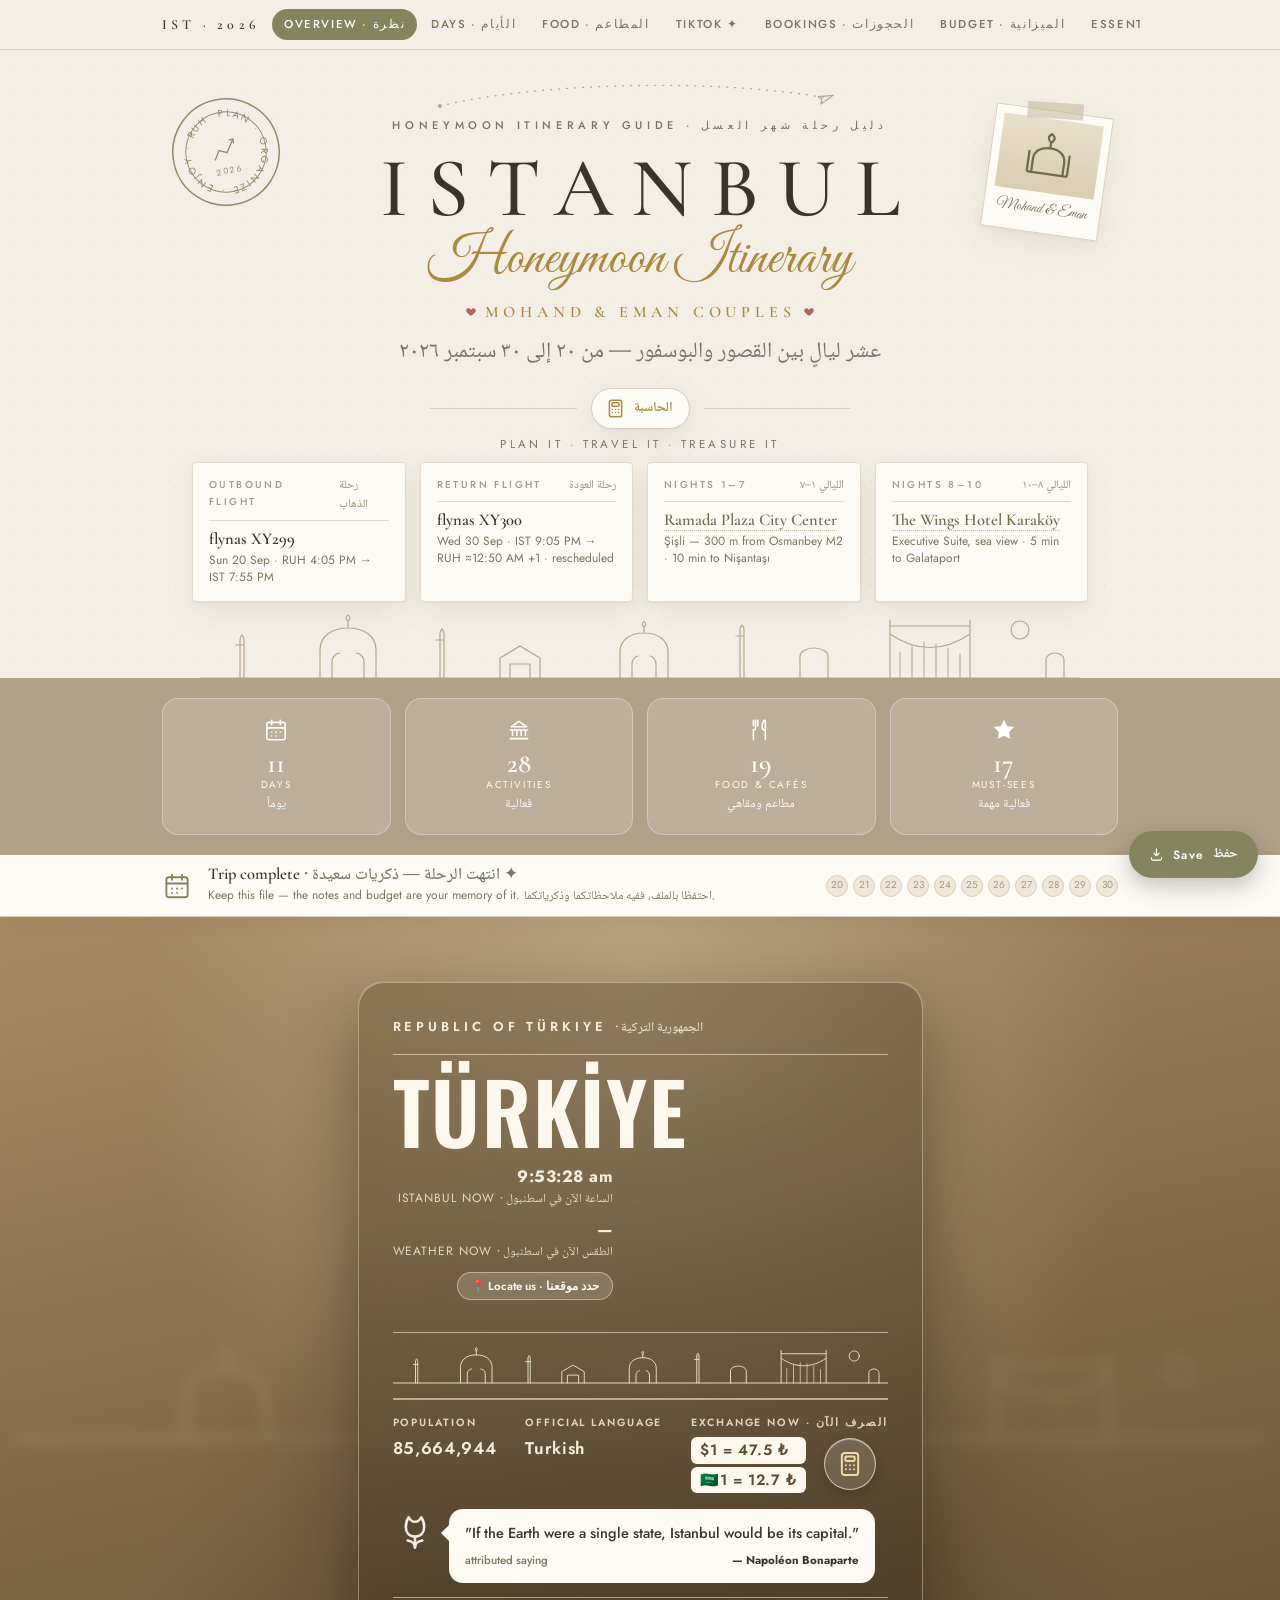
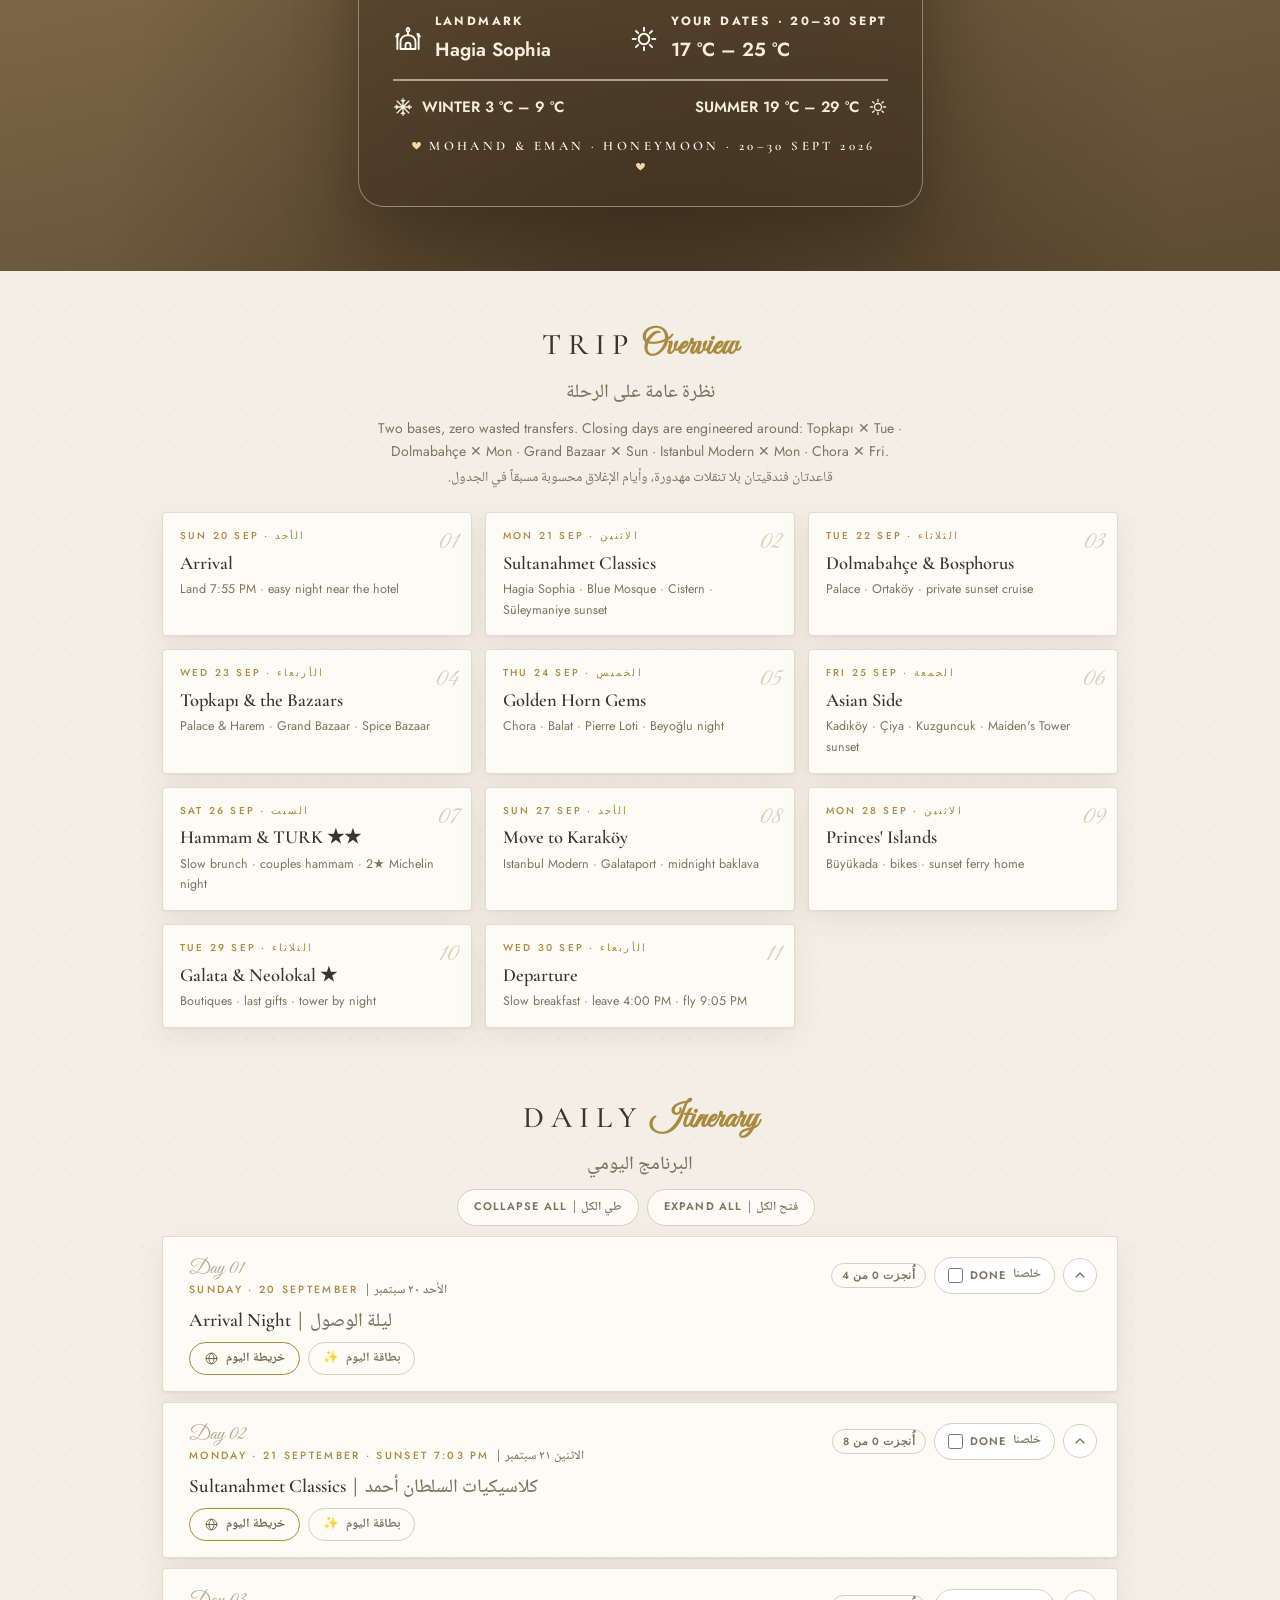
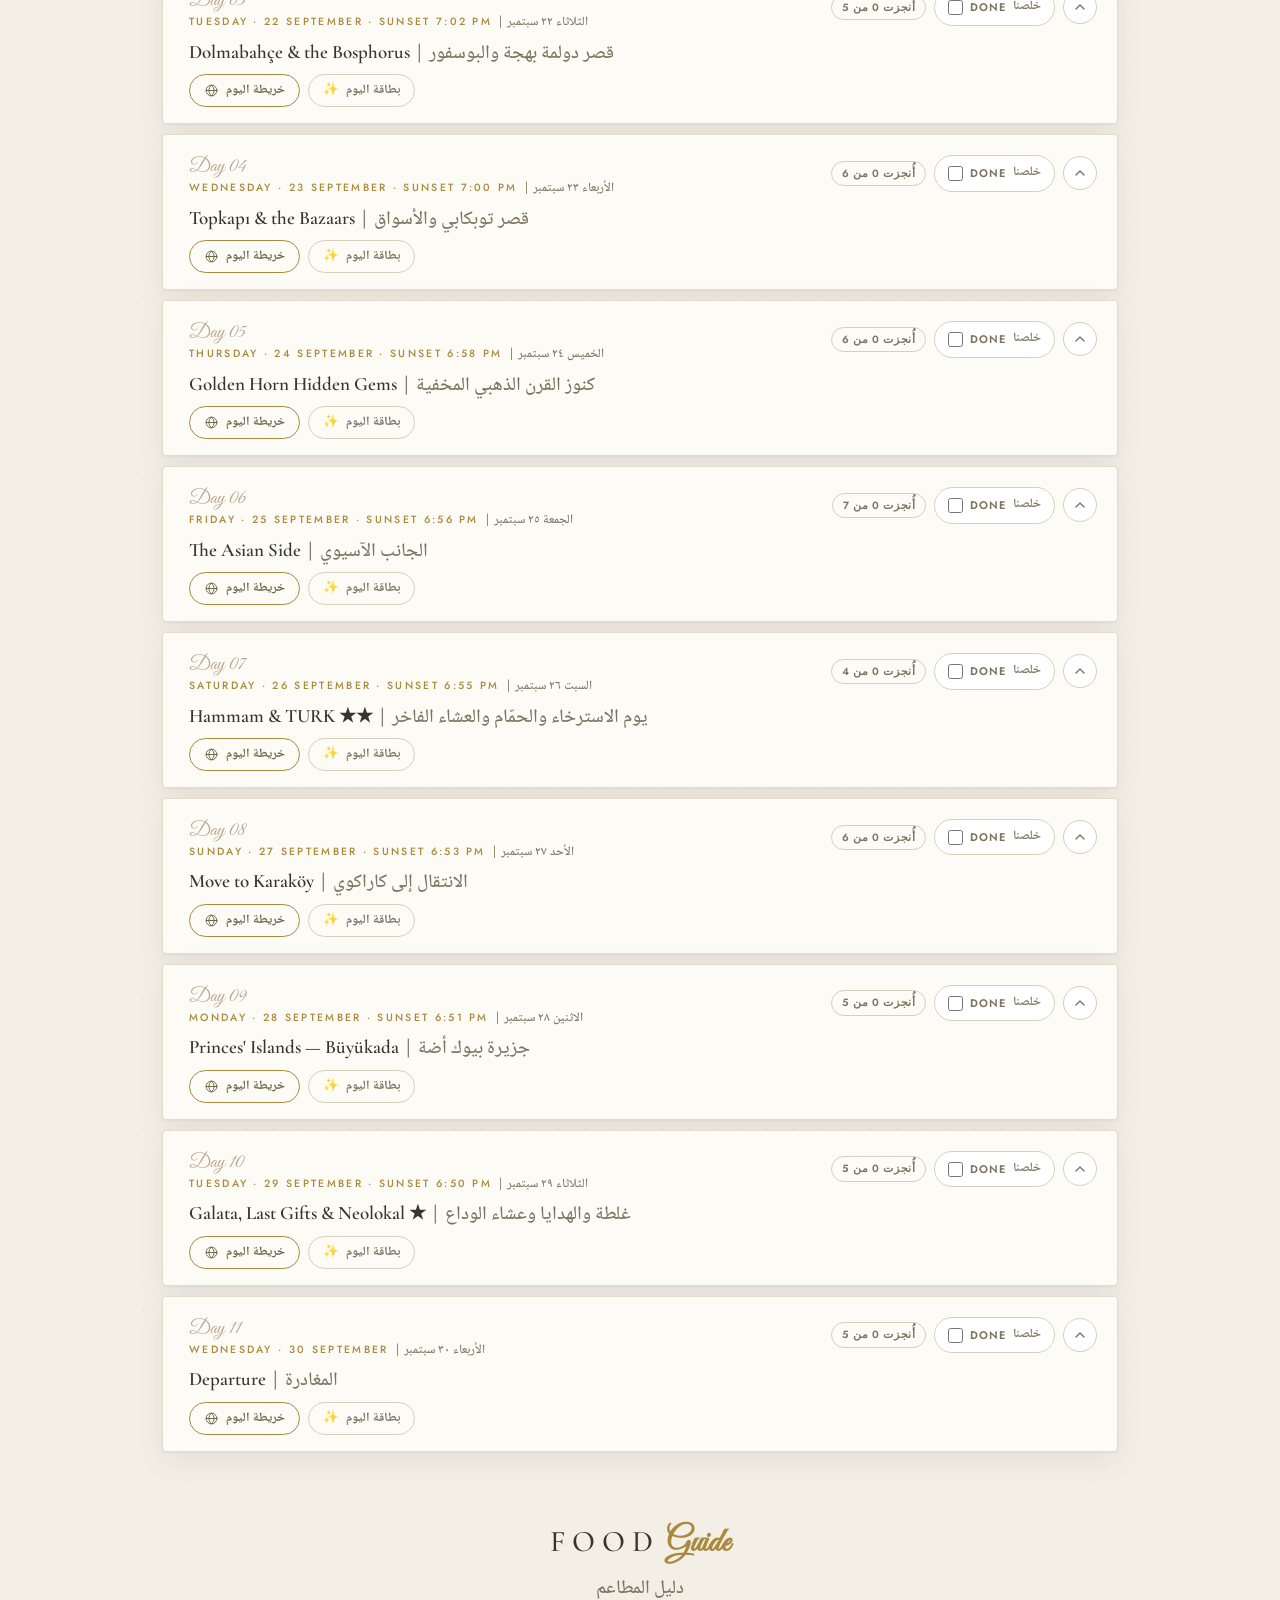
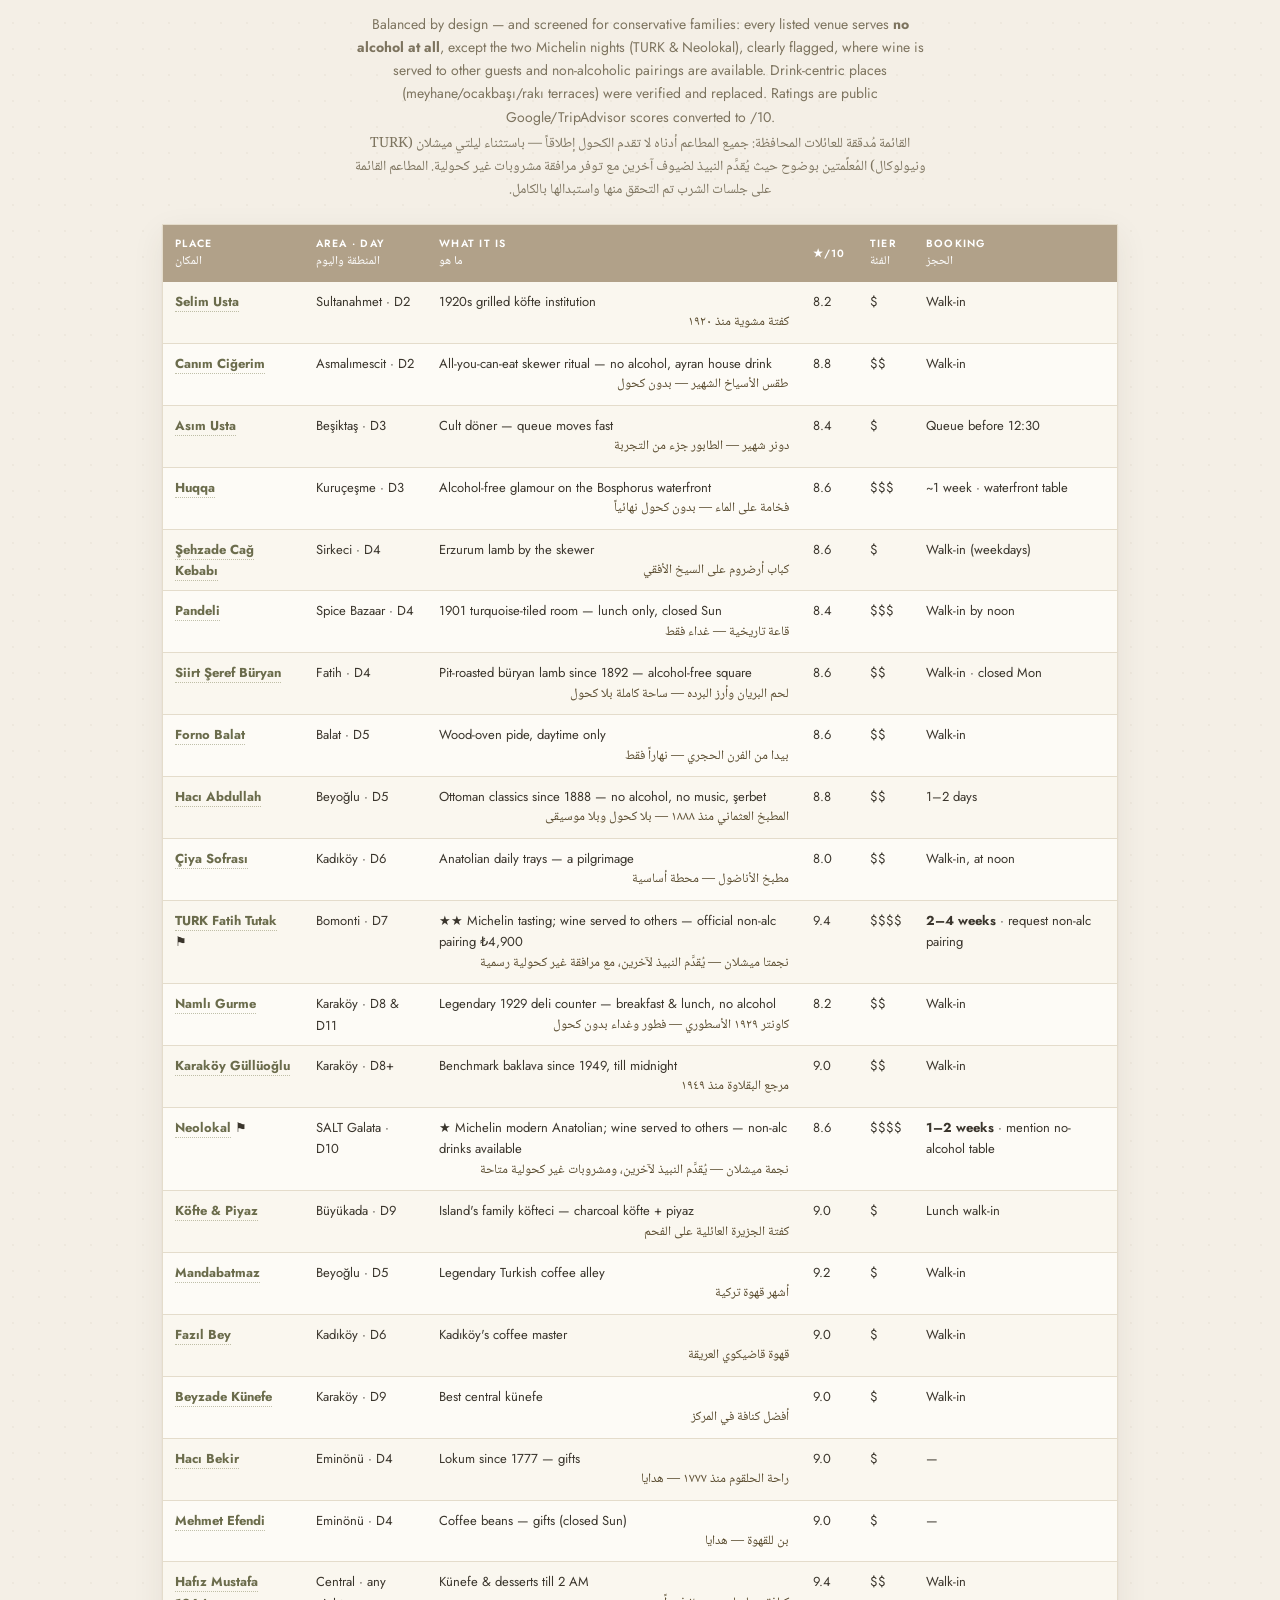
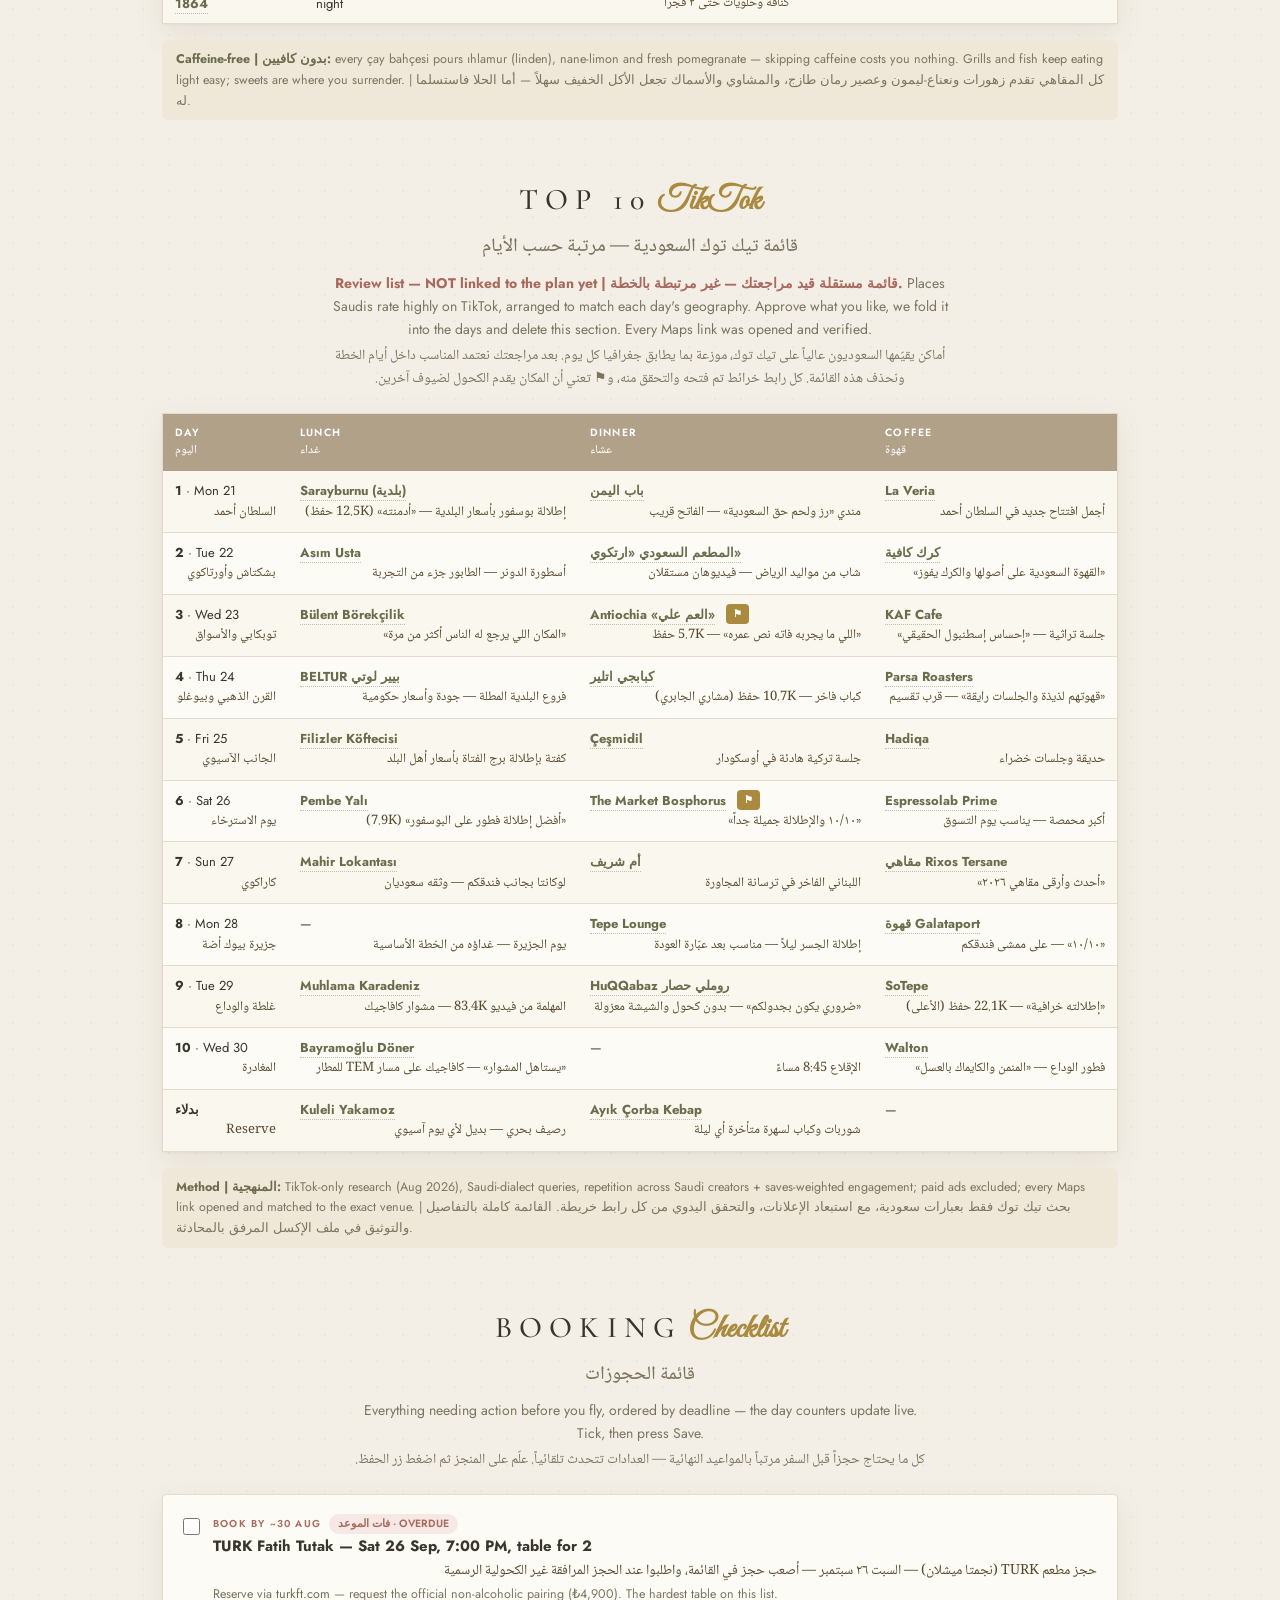
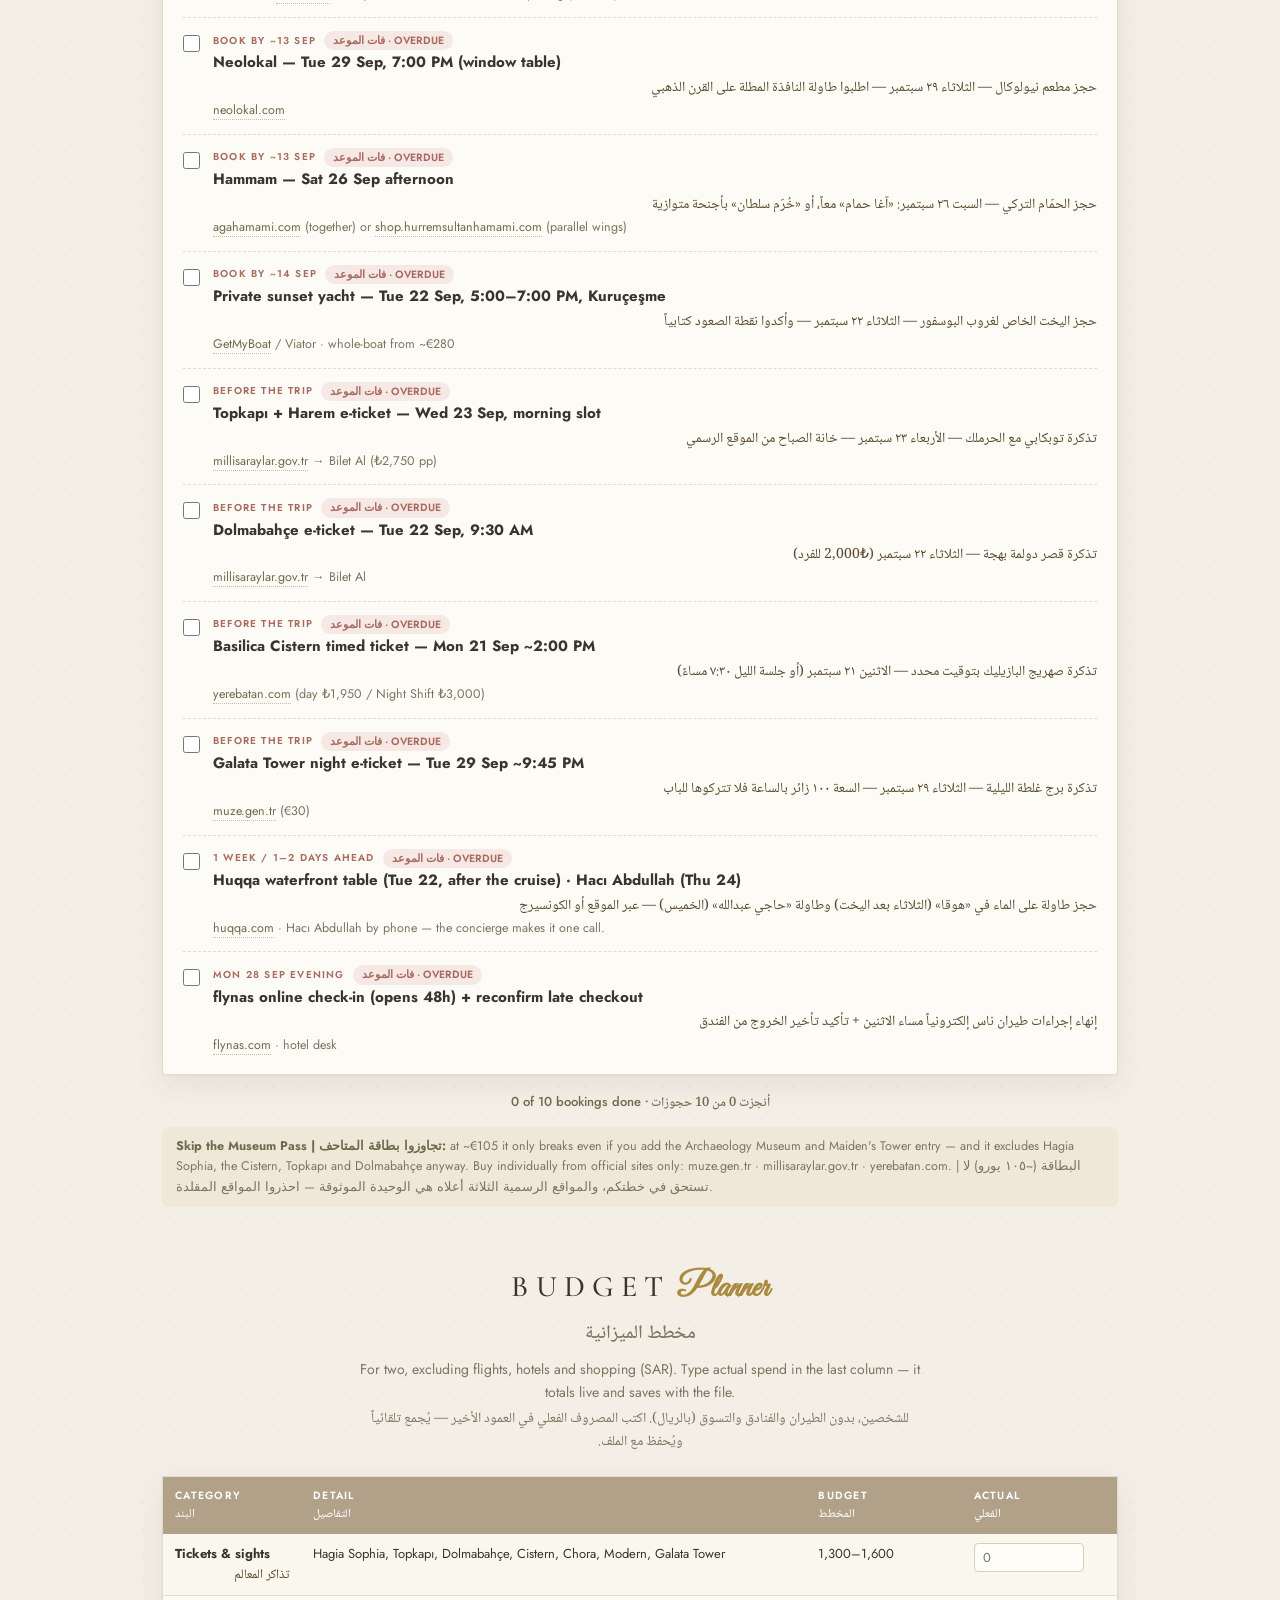
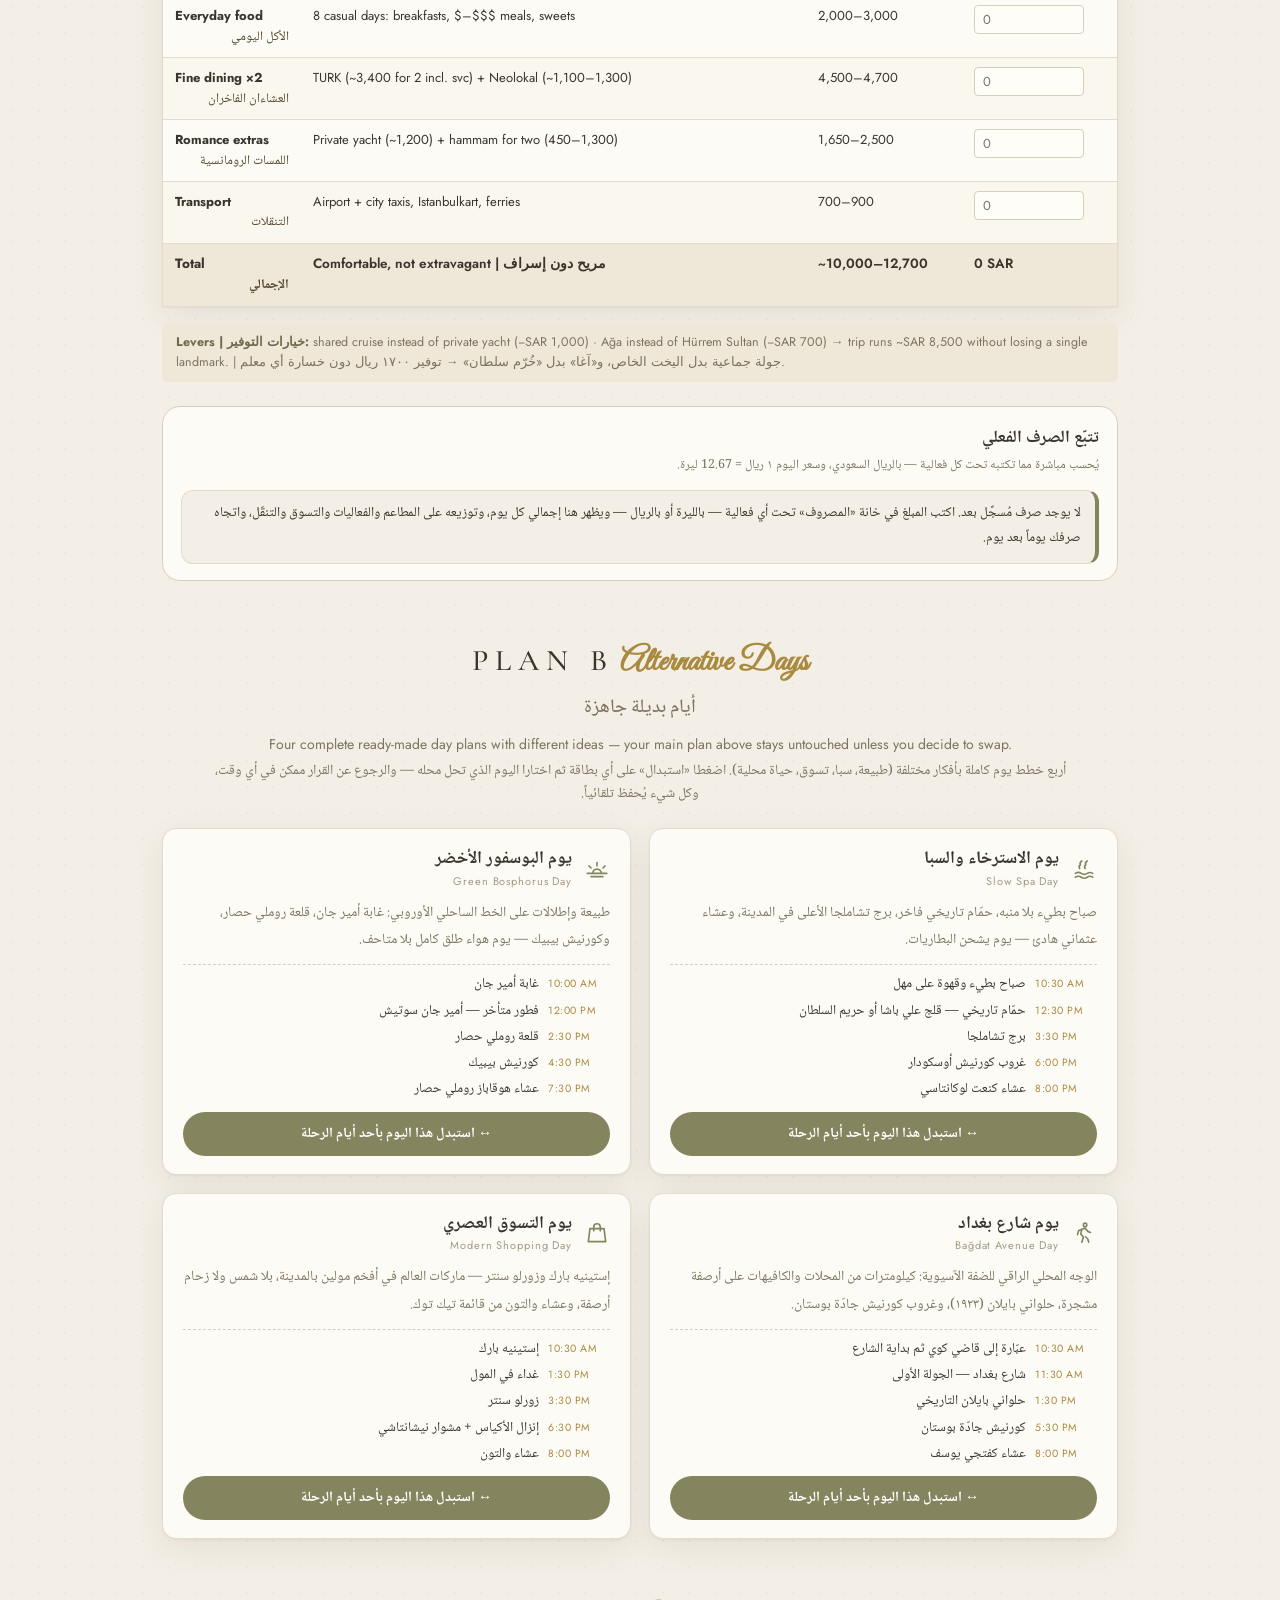
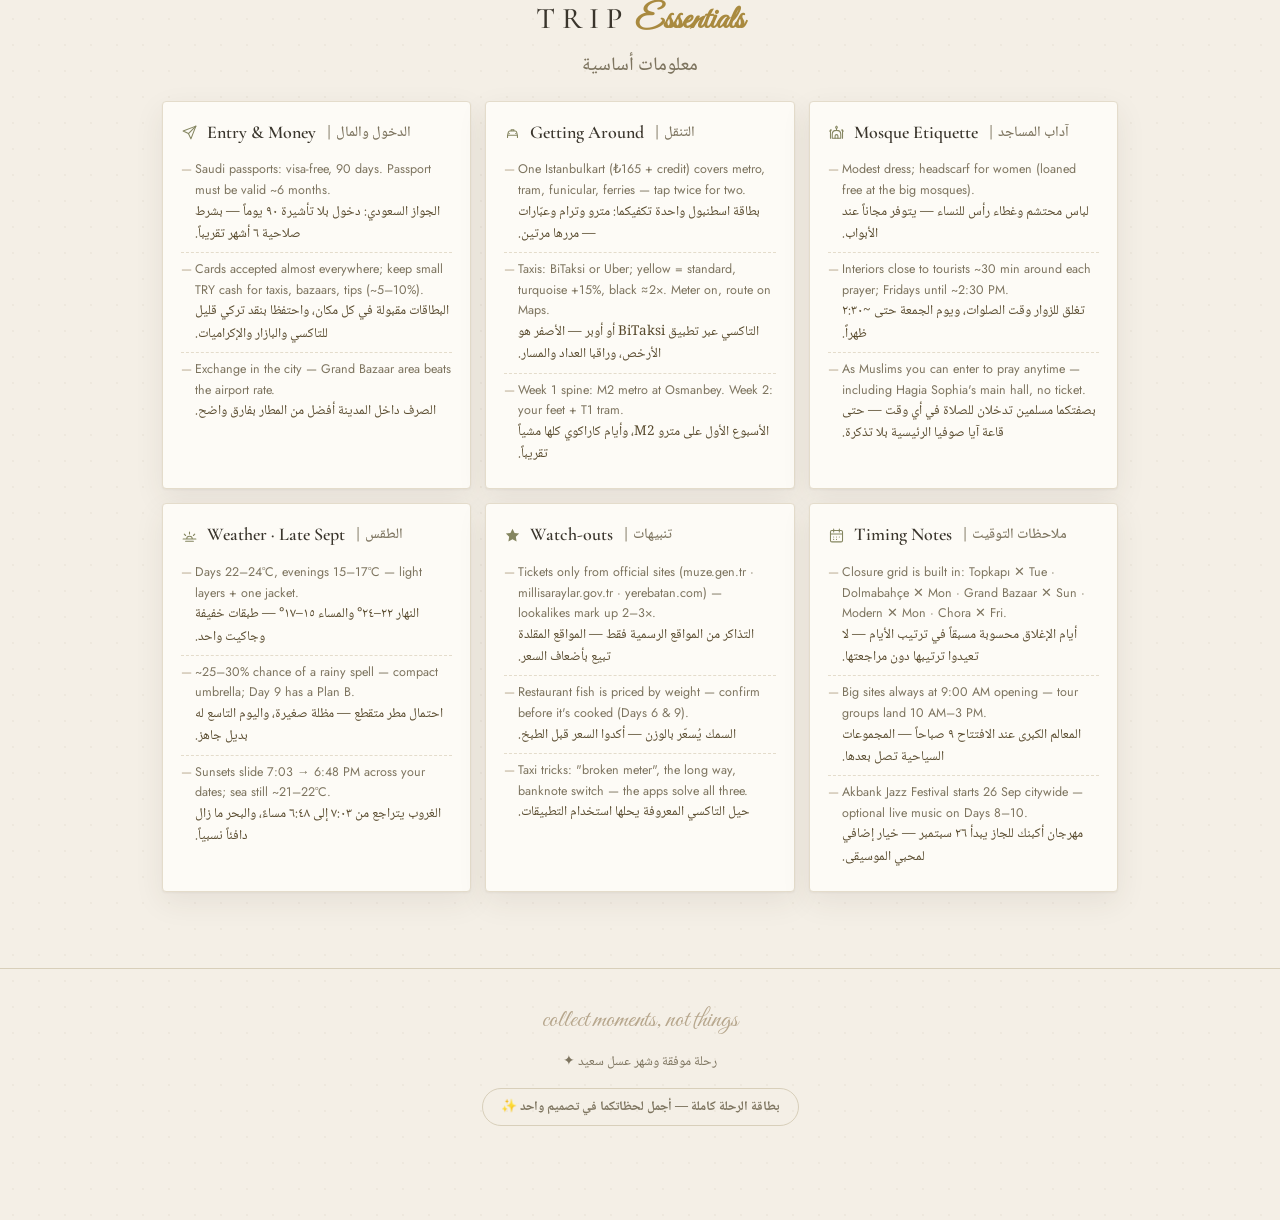
==== commit 60f78d81: "Add files via upload" ====
--- a/index.html
+++ b/index.html
@@ -136,6 +136,55 @@
 .sp-done:hover{background:var(--sand)}
 .sp-done.on{background:#0ca30c;border-color:#0ca30c;color:#fff}
 .sp-done:focus-visible{outline:2px solid var(--olive);outline-offset:2px}
+.slot .time.tmclick{cursor:pointer;border-radius:8px;padding:8px 6px 4px;margin:-8px -6px -4px;
+  transition:background .15s;-webkit-tap-highlight-color:transparent}
+.slot .time.tmclick:hover{background:var(--sand)}
+.slot .time.tmclick:focus-visible{outline:2px solid var(--olive);outline-offset:1px}
+.slot.tshift .time{color:var(--gold);font-weight:700}
+.slot.tshift .time::after{content:"معدّل";display:block;font-family:var(--ar);font-size:9.5px;font-weight:600;
+  letter-spacing:0;color:var(--gold);opacity:.9;margin-top:1px}
+.slot.act-skip{position:relative}
+.slot.act-skip .ttl,.slot.act-skip .meta,.slot.act-skip .note,.slot.act-skip .time{opacity:.38}
+.slot.act-skip .ttl .tar{text-decoration:line-through}
+.skipbadge{display:inline-flex;align-items:center;gap:5px;font-family:var(--ar);font-size:11.5px;font-weight:600;
+  color:#a8452a;background:#f7e6e0;border:1px solid #e6c6bb;border-radius:99px;padding:2px 10px;cursor:pointer;margin-top:6px}
+.skipbadge:hover{background:#f2d9d1}
+.tmreset{font-family:var(--ar);font-size:11px;padding:0 10px;width:auto;white-space:nowrap}
+.tm-glass{width:min(380px,94vw)}
+.tm-title{font-family:var(--ar);font-size:18px;font-weight:700;line-height:1.5;flex:1;min-width:0}
+.tm-title small{display:block;font-size:13px;font-weight:500;opacity:.8;margin-top:2px}
+.tm-body{direction:rtl;margin-top:6px}
+.tm-def{font-family:var(--ar);font-size:13px;line-height:1.9;opacity:.92}
+.tm-def b{font-family:var(--sans);font-weight:700}
+.tm-warn{display:block;margin-top:6px;color:#ffd4c8;font-weight:600}
+.tm-open{display:block;margin-top:4px;opacity:.8}
+.tm-input{display:block;width:100%;box-sizing:border-box;margin-top:12px;background:rgba(255,246,228,.1);
+  border:1.5px solid rgba(255,246,228,.5);border-radius:14px;padding:10px 14px;color:#fdf8ec;
+  font-family:var(--sans);font-size:30px;font-weight:600;text-align:center;direction:ltr}
+.tm-nudge{display:grid;grid-template-columns:repeat(4,1fr);gap:7px;margin-top:10px;direction:rtl}
+.tm-nudge button{font-family:var(--ar);font-size:13px;font-weight:600;border-radius:11px;padding:9px 0;cursor:pointer;
+  border:1px solid rgba(255,246,228,.4);background:rgba(255,246,228,.1);color:#fdf8ec}
+.tm-nudge button:hover{background:rgba(255,246,228,.25)}
+.tm-note{font-family:var(--ar);font-size:12px;opacity:.75;margin-top:11px;line-height:1.85}
+.tm-acts{display:grid;grid-template-columns:1.4fr 1fr;gap:8px;margin-top:13px;direction:rtl}
+.tm-acts button{font-family:var(--ar);font-size:14px;font-weight:700;border-radius:13px;padding:11px 0;cursor:pointer;
+  border:1px solid rgba(255,246,228,.4);color:#fdf8ec;background:rgba(255,246,228,.12)}
+.tm-acts .tm-ok{background:rgba(243,217,168,.3);border-color:rgba(243,217,168,.7);color:#fdf3dd}
+.tm-acts button:hover{filter:brightness(1.12)}
+.tw-glass{width:min(420px,94vw)}
+.tw-title{font-family:var(--ar);font-size:17px;font-weight:700;flex:1;min-width:0}
+.tw-body{direction:rtl;margin-top:6px}
+.tw-lede{font-family:var(--ar);font-size:13.5px;line-height:1.9;margin-bottom:10px}
+.tw-row{border:1px solid rgba(255,246,228,.28);border-inline-start:3px solid #ffb4a2;border-radius:12px;
+  padding:9px 12px;margin-bottom:8px;background:rgba(255,246,228,.07)}
+.tw-row b{display:block;font-family:var(--ar);font-size:14.5px}
+.tw-why{display:block;font-family:var(--ar);font-size:12.5px;opacity:.85;line-height:1.8}
+.tw-t{display:inline-block;font-family:var(--sans);font-size:12.5px;font-weight:600;margin-top:3px;color:#f3d9a8;direction:ltr;unicode-bidi:isolate}
+.tw-acts{display:grid;grid-template-columns:1fr 1fr;gap:8px;margin-top:12px;direction:rtl}
+.tw-acts button{font-family:var(--ar);font-size:13.5px;font-weight:700;border-radius:13px;padding:11px 8px;cursor:pointer;
+  border:1px solid rgba(255,246,228,.4);color:#fdf8ec;background:rgba(255,246,228,.12);line-height:1.5}
+.tw-acts .tw-cancel{background:rgba(214,69,69,.24);border-color:rgba(255,170,160,.55)}
+.tw-acts button:hover{filter:brightness(1.12)}
 .slot.act-done .ttl,.slot.act-done .meta,.slot.act-done .note{opacity:.5}
 .slot.act-done .ttl .tar,.slot.act-done .ttl .ten{text-decoration:line-through;text-decoration-thickness:1px}
 .slot.act-done .ic{background:#e4f4e4;border-color:#a9dca9;color:#0b8f0b}
@@ -1555,7 +1604,7 @@
 try{if(store){var lraw=store.getItem(KEY);if(lraw)LS=JSON.parse(lraw);}}catch(e){LS=null}
 /* newer wins: embedded file-state vs this browser's memory */
 var state=(LS&&((LS.ts||0)>=(EMB.ts||0)))?LS:EMB;
-state=state||{};state.checks=state.checks||{};state.notes=state.notes||{};state.budget=state.budget||{};state.savedAt=state.savedAt||null;state.dayDone=state.dayDone||{};state.dayCollapsed=state.dayCollapsed||{};state.liked=state.liked||{};state.swapped=state.swapped||{};state.daySwap=state.daySwap||{};state.actDone=state.actDone||{};state.spend=state.spend||{};
+state=state||{};state.checks=state.checks||{};state.notes=state.notes||{};state.budget=state.budget||{};state.savedAt=state.savedAt||null;state.dayDone=state.dayDone||{};state.dayCollapsed=state.dayCollapsed||{};state.liked=state.liked||{};state.swapped=state.swapped||{};state.daySwap=state.daySwap||{};state.actDone=state.actDone||{};state.spend=state.spend||{};state.tset=state.tset||{};state.actSkip=state.actSkip||{};
 $$("input[data-ck]").forEach(function(b){b.checked=!!state.checks[b.dataset.ck];});
 $$("textarea[data-note]").forEach(function(t){if(state.notes[t.dataset.note])t.value=state.notes[t.dataset.note];});
 $$("input[data-b]").forEach(function(i){if(state.budget[i.dataset.b]!=null)i.value=state.budget[i.dataset.b];});
@@ -1619,7 +1668,7 @@
   /* tapping the day name / header toggles it open — not only the small chevron */
   head.style.cursor="pointer";
   head.addEventListener("click",function(e){
-    if(e.target.closest&&(e.target.closest(".dayctl")||e.target.closest(".acchip")||e.target.closest("button")||e.target.closest("a")||e.target.closest("input")||e.target.closest("label")))return;
+    if(e.target.closest&&(e.target.closest(".dayctl")||e.target.closest(".acchip")||e.target.closest(".time.tmclick")||e.target.closest(".spendrow")||e.target.closest(".skipbadge")||e.target.closest("button")||e.target.closest("a")||e.target.closest("input")||e.target.closest("label")))return;
     d.classList.toggle("collapsed"); autosave();
   });
 });
@@ -1864,7 +1913,8 @@
 Object.keys(state.swapped||{}).forEach(function(dt){applySwap(dt);});
 Object.keys(state.liked||{}).forEach(function(dt){markSlot(dt);});
 document.addEventListener("click",function(e){
-  if(e.target.closest&&(e.target.closest("a")||e.target.closest("button")||e.target.closest("input")||e.target.closest("textarea")))return;
+  if(e.target.closest&&(e.target.closest("a")||e.target.closest("button")||e.target.closest("input")||e.target.closest("textarea")
+    ||e.target.closest(".time.tmclick")||e.target.closest(".spendrow")||e.target.closest(".skipbadge")))return;
   var s=e.target.closest?e.target.closest(".slot[data-pm]"):null;
   if(s)openPlaceModal(s.dataset.dt);});
 /* ── timeline rail ── */
@@ -1874,7 +1924,7 @@
 function istWall(d){return new Date(d.getTime()+(180+d.getTimezoneOffset())*60000);} /* shift an instant to Istanbul wall-clock for DISPLAY only */
 function fmtT(dt){var h=dt.getHours(),m=dt.getMinutes(),ap=h>=12?"PM":"AM";h=h%12||12;return h+":"+(m<10?"0":"")+m+" "+ap;}
 var slots=[];
-function rebuildSlots(){ slots=$$(".slot[data-dt]").map(function(s){return{el:s,t:new Date(s.dataset.dt)};}).sort(function(a,b){return a.t-b.t;}); }
+function rebuildSlots(){ slots=$$(".slot[data-dt]").map(function(s){return{el:s,t:new Date(s.dataset.adt||s.dataset.dt)};}).sort(function(a,b){return a.t-b.t;}); }
 rebuildSlots();
 function tick(){
   var nowReal=new Date(); var big=$("#tstate .big"),sub=$("#tstate .sub"),go=$("#gonow");
@@ -1981,7 +2031,7 @@
   var ch=$(".day-head .chips",d); if(ch)ch.style.display="";
   var ta=$("textarea[data-note]",d); if(ta&&state.notes[dayId])ta.value=state.notes[dayId];
   reapplyPlaceState(dayId); }
-function refreshAfterDay(){ rebuildChips(); rebuildSlots(); tick(); if(window.spendMount)spendMount(); }
+function refreshAfterDay(){ rebuildChips(); rebuildSlots(); tick(); if(window.spendMount)spendMount(); if(window.tmApply)tmApply(); }
 function dayLabel(d){ return $(".dnum",d).textContent+" · "+d.dataset.day.slice(8)+" سبتمبر"; }
 function renderAltDays(){ var grid=$("#adgrid"); if(!grid)return; grid.innerHTML="";
   Object.keys(ALTDAYS).forEach(function(key){ var AD=ALTDAYS[key];
@@ -3258,6 +3308,197 @@
 function spendMount(){ spMountSlots(); spRenderAll(); }
 spendMount();
 
+/* ══════════ EDITABLE START TIMES — tap a time, the rest of the day follows ══════════
+   Defaults always live in data-dt. An edit is an overlay in state.tset, and is reversible. */
+var TM_HOURS={   /* verified opening hours — source: The Istanbul Insider, Sept 2026 */
+ "2026-09-21T14:00+03:00":{n:"صهريج البازيليك",o:540,c:1320},                    /* 9:00–22:00 */
+ "2026-09-21T17:45+03:00":{n:"جامع السليمانية",o:540,c:1080},                    /* 9:00–18:00 */
+ "2026-09-22T09:30+03:00":{n:"قصر دولمة بهجة",o:540,c:1080,l:1020,x:1},          /* آخر دخول 17:00 · مغلق الاثنين */
+ "2026-09-23T09:00+03:00":{n:"قصر توبكابي",o:540,c:1080,l:1020,x:2},             /* آخر دخول 17:00 · مغلق الثلاثاء */
+ "2026-09-23T14:15+03:00":{n:"البازار الكبير",o:510,c:1140,x:0},                 /* 8:30–19:00 · مغلق الأحد */
+ "2026-09-23T16:30+03:00":{n:"السوق المصري",o:480,c:1170},                       /* 8:00–19:30 */
+ "2026-09-27T14:30+03:00":{n:"متحف اسطنبول مودرن",o:660,c:1080,x:1},             /* الأحد 11:00–18:00 */
+ "2026-09-29T15:00+03:00":{n:"السوق المصري",o:480,c:1170},
+ "2026-09-29T21:45+03:00":{n:"برج غلطة",o:510,c:1380,l:1320}                     /* آخر دخول 22:00 */
+};
+var TM_FIXED={   /* booked or timetabled — any shift is a real problem */
+ "2026-09-22T17:00+03:00":"حجز اليخت الخاص",
+ "2026-09-26T14:30+03:00":"حجز الحمّام التركي",
+ "2026-09-26T19:00+03:00":"حجز عشاء TURK",
+ "2026-09-29T19:00+03:00":"حجز عشاء نيولوكال",
+ "2026-09-28T09:00+03:00":"موعد عبّارة بيوك أضة",
+ "2026-09-20T19:55+03:00":"وصول الرحلة XY299",
+ "2026-09-30T21:05+03:00":"إقلاع الرحلة XY300"
+};
+function tmMin(dt){ var m=/T(\d\d):(\d\d)/.exec(dt||""); return m?(+m[1]*60 + +m[2]):0; }
+function tmHM(min){ min=Math.max(0,Math.min(1439,Math.round(min)));
+  return String(Math.floor(min/60)).padStart(2,"0")+":"+String(min%60).padStart(2,"0"); }
+function tmLabel(min){ min=Math.max(0,Math.min(1439,Math.round(min)));
+  var h=Math.floor(min/60), mm=String(min%60).padStart(2,"0"), ap=h<12?"AM":"PM", h12=h%12; if(!h12)h12=12;
+  return h12+":"+mm+" "+ap; }
+function tmArab(min){ var t=tmLabel(min); return t.replace("AM","ص").replace("PM","م"); }
+function tmName(sl){ var t=$(".tar",sl)||$(".ttl",sl); return t?t.textContent.trim():"الفعالية"; }
+function tmDayOf(dt){ return new Date(dt.slice(0,10)+"T12:00:00+03:00").getDay(); }
+
+/* the whole day's schedule under a given set of overrides */
+function tmSchedule(day,over){
+  over=over||state.tset||{};
+  var carry=0,out=[];
+  $$(".slot[data-dt]",day).forEach(function(sl){
+    var dt=sl.dataset.dt, o=tmMin(dt), n;
+    if(Object.prototype.hasOwnProperty.call(over,dt)){ n=tmMin("T"+over[dt]); carry=n-o; }
+    else n=o+carry;
+    n=Math.max(0,Math.min(1439,n));
+    out.push({el:sl,dt:dt,orig:o,now:n,moved:n!==o});
+  });
+  return out;
+}
+/* every rule the new schedule breaks */
+function tmConflicts(day,sched){
+  var list=[];
+  sched.forEach(function(r){
+    if(state.actSkip&&state.actSkip[r.dt])return;
+    if(!r.moved)return;
+    if(TM_FIXED[r.dt]) list.push({dt:r.dt,n:tmName(r.el),why:TM_FIXED[r.dt]+" — الموعد ثابت ولا يتزحزح",
+      was:tmLabel(r.orig),now:tmLabel(r.now),kind:"fixed"});
+    var H=TM_HOURS[r.dt]; if(!H)return;
+    var lim=(H.l!=null?H.l:H.c), why=null;
+    if(r.now<H.o) why="يفتح "+tmArab(H.o)+" — الوقت الجديد قبل الافتتاح";
+    else if(r.now>lim) why=(H.l!=null?("آخر دخول "+tmArab(H.l)):("يغلق "+tmArab(H.c)))+" — الوقت الجديد بعده";
+    if(why) list.push({dt:r.dt,n:H.n,why:why,was:tmLabel(r.orig),now:tmLabel(r.now),kind:"hours"});
+  });
+  return list;
+}
+/* paint the times */
+function tmApply(){
+  $$("article.day").forEach(function(day){
+    var sched=tmSchedule(day), anyShift=false;
+    sched.forEach(function(r){
+      var t=$(".time",r.el); if(!t)return;
+      if(!t.dataset.def) t.dataset.def=t.textContent.trim();
+      t.textContent=tmLabel(r.now);
+      t.classList.add("tmclick"); t.setAttribute("role","button"); t.setAttribute("tabindex","0");
+      t.title="اضغط لتعديل وقت البدء";
+      r.el.classList.toggle("tshift",r.moved);
+      var skipped=!!(state.actSkip&&state.actSkip[r.dt]);
+      r.el.classList.toggle("act-skip",skipped);
+      var bd=$(".skipbadge",r.el);
+      if(skipped&&!bd){ bd=document.createElement("button"); bd.type="button"; bd.className="skipbadge";
+        bd.innerHTML="مُستبعدة — خارج أوقات العمل · اضغط لإرجاعها";
+        var wh=$(".wh",r.el); if(wh)wh.appendChild(bd); }
+      else if(!skipped&&bd) bd.parentNode.removeChild(bd);
+      r.el.dataset.adt=r.dt.slice(0,11)+tmHM(r.now)+"+03:00";
+      if(r.moved)anyShift=true;
+    });
+    var ctl=$(".dayctl",day);
+    if(ctl){ var rb=$(".tmreset",ctl);
+      if(anyShift&&!rb){ rb=document.createElement("button"); rb.type="button"; rb.className="cbtn tmreset";
+        rb.title="إرجاع أوقات اليوم الافتراضية"; rb.textContent="↺ الأوقات"; ctl.insertBefore(rb,ctl.firstChild); }
+      else if(!anyShift&&rb) rb.parentNode.removeChild(rb); }
+  });
+  if(window.rebuildSlots){ rebuildSlots(); if(window.tick)tick(); }
+}
+/* ── the editor ── */
+var TME={dt:null};
+function tmModal(){ if($("#tmModal"))return $("#tmModal");
+  var m=document.createElement("div"); m.id="tmModal"; m.className="cmodal"; m.hidden=true;
+  m.innerHTML='<div class="cm-backdrop"></div><div class="cm-glass tm-glass">'
+    +'<div class="mhead"><div class="tm-title"></div><button class="cm-x" type="button">✕</button></div>'
+    +'<div class="tm-body">'
+    +'<div class="tm-def"></div>'
+    +'<input class="tm-input" type="time" step="300" aria-label="وقت البدء">'
+    +'<div class="tm-nudge"><button type="button" data-d="-30">−٣٠ د</button><button type="button" data-d="-15">−١٥ د</button>'
+    +'<button type="button" data-d="15">+١٥ د</button><button type="button" data-d="30">+٣٠ د</button></div>'
+    +'<div class="tm-note">الفعاليات التالية في نفس اليوم تتحرك بنفس الفارق. الأوقات الأصلية محفوظة دائماً.</div>'
+    +'<div class="tm-acts"><button type="button" class="tm-ok">تطبيق</button>'
+    +'<button type="button" class="tm-rst">إرجاع الافتراضي</button></div>'
+    +'</div></div>';
+  document.body.appendChild(m);
+  function close(){ m.hidden=true; document.body.classList.remove("modal-open"); }
+  m.querySelector(".cm-x").addEventListener("click",close);
+  m.querySelector(".cm-backdrop").addEventListener("click",close);
+  m.querySelector(".tm-nudge").addEventListener("click",function(e){
+    var b=e.target.closest?e.target.closest("button"):null; if(!b)return;
+    var i=m.querySelector(".tm-input"), cur=tmMin("T"+(i.value||"00:00"));
+    i.value=tmHM(cur+ +b.dataset.d); });
+  m.querySelector(".tm-ok").addEventListener("click",function(){
+    var v=m.querySelector(".tm-input").value; if(!v)return;
+    tmTry(TME.dt,v,close); });
+  m.querySelector(".tm-rst").addEventListener("click",function(){
+    if(state.tset)delete state.tset[TME.dt];
+    tmApply(); autosave(); close(); toast("<span class='arl'>↺ رجع وقت الفعالية الافتراضي</span>"); });
+  return m; }
+function tmOpen(dt){
+  var sl=$('.slot[data-dt="'+dt+'"]'); if(!sl)return;
+  TME.dt=dt; var m=tmModal(); m.hidden=false; document.body.classList.add("modal-open");
+  var sched=tmSchedule(sl.closest("article.day")), cur=null;
+  sched.forEach(function(r){ if(r.dt===dt)cur=r; });
+  m.querySelector(".tm-title").innerHTML="وقت بدء الفعالية<small>"+tmName(sl)+"</small>";
+  m.querySelector(".tm-def").innerHTML="الوقت الافتراضي: <b>"+tmArab(tmMin(dt))+"</b>"
+    +(cur&&cur.moved?(" · الحالي بعد التعديل: <b>"+tmArab(cur.now)+"</b>"):"")
+    +(TM_FIXED[dt]?('<span class="tm-warn">⚠ '+TM_FIXED[dt]+" — تعديله يخالف الحجز</span>"):"")
+    +(TM_HOURS[dt]?('<span class="tm-open">أوقات العمل: '+tmArab(TM_HOURS[dt].o)+" – "
+        +tmArab(TM_HOURS[dt].c)+(TM_HOURS[dt].l!=null?(" · آخر دخول "+tmArab(TM_HOURS[dt].l)):"")+"</span>"):"");
+  m.querySelector(".tm-input").value=tmHM(cur?cur.now:tmMin(dt));
+}
+/* apply, but stop on a real conflict and let him decide */
+function tmTry(dt,val,done){
+  var sl=$('.slot[data-dt="'+dt+'"]'); if(!sl)return;
+  var day=sl.closest("article.day");
+  var probe={}; for(var k in (state.tset||{})) probe[k]=state.tset[k];
+  probe[dt]=val;
+  var sched=tmSchedule(day,probe), bad=tmConflicts(day,sched);
+  if(!bad.length){ state.tset=probe; tmApply(); autosave(); done&&done();
+    toast("<span class='arl'>✓ عُدّل الوقت وتحرّكت الفعاليات التالية معه</span>"); return; }
+  tmWarn(bad,function(choice){
+    if(choice==="skip"){ state.actSkip=state.actSkip||{}; bad.forEach(function(c){ state.actSkip[c.dt]=1; });
+      state.tset=probe; tmApply(); autosave(); done&&done();
+      toast("<span class='arl'>تم التعديل — واستُبعدت "+bad.length+" فعالية خارج أوقات عملها</span>"); }
+    else { done&&done(); toast("<span class='arl'>أُلغي تعديل الوقت — الجدول كما كان</span>"); }
+  });
+}
+function tmWarn(list,cb){
+  var m=$("#tmWarn");
+  if(!m){ m=document.createElement("div"); m.id="tmWarn"; m.className="cmodal"; m.hidden=true;
+    m.innerHTML='<div class="cm-backdrop"></div><div class="cm-glass tw-glass">'
+      +'<div class="mhead"><div class="tw-title">⚠ تعارض في المواعيد</div><button class="cm-x" type="button">✕</button></div>'
+      +'<div class="tw-body"><div class="tw-lede"></div><div class="tw-list"></div>'
+      +'<div class="tw-acts"><button type="button" class="tw-skip"></button>'
+      +'<button type="button" class="tw-cancel">ألغِ تعديل الوقت</button></div></div></div>';
+    document.body.appendChild(m); }
+  var close=function(){ m.hidden=true; document.body.classList.remove("modal-open"); };
+  m.querySelector(".tw-lede").textContent = list.length===1
+    ? "التعديل يُخرج هذه الفعالية عن وقتها الممكن:" : ("التعديل يُخرج "+list.length+" فعاليات عن أوقاتها الممكنة:");
+  m.querySelector(".tw-list").innerHTML=list.map(function(c){
+    return '<div class="tw-row"><b>'+c.n+'</b><span class="tw-why">'+c.why+'</span>'
+      +'<span class="tw-t">'+c.was+" ← "+c.now+"</span></div>"; }).join("");
+  m.querySelector(".tw-skip").textContent = list.length===1 ? "تجاهل هذه الفعالية وطبّق" : "تجاهل هذه الفعاليات وطبّق";
+  var nx=m.cloneNode(true); m.parentNode.replaceChild(nx,m); m=nx;   /* fresh listeners each time */
+  m.querySelector(".cm-x").addEventListener("click",function(){close();cb("cancel");});
+  m.querySelector(".cm-backdrop").addEventListener("click",function(){close();cb("cancel");});
+  m.querySelector(".tw-cancel").addEventListener("click",function(){close();cb("cancel");});
+  m.querySelector(".tw-skip").addEventListener("click",function(){close();cb("skip");});
+  m.hidden=false; document.body.classList.add("modal-open");
+}
+/* clicks: the time itself, the day reset, and restoring a skipped activity */
+document.addEventListener("click",function(ev){
+  var t=ev.target.closest?ev.target.closest(".time.tmclick"):null;
+  if(t){ var sl=t.closest(".slot[data-dt]"); if(sl){ ev.preventDefault(); tmOpen(sl.dataset.dt); } return; }
+  var rb=ev.target.closest?ev.target.closest(".tmreset"):null;
+  if(rb){ var day=rb.closest("article.day"); var n=0;
+    $$(".slot[data-dt]",day).forEach(function(s){ if(state.tset&&state.tset[s.dataset.dt]){delete state.tset[s.dataset.dt];n++;} });
+    tmApply(); autosave(); toast("<span class='arl'>↺ رجعت أوقات اليوم الافتراضية</span>"); return; }
+  var sk=ev.target.closest?ev.target.closest(".skipbadge"):null;
+  if(sk){ var s2=sk.closest(".slot[data-dt]"); if(s2&&state.actSkip){ delete state.actSkip[s2.dataset.dt];
+      tmApply(); autosave(); toast("<span class='arl'>أُعيدت الفعالية إلى الجدول</span>"); } }
+});
+document.addEventListener("keydown",function(ev){
+  if(ev.key!=="Enter"&&ev.key!==" ")return;
+  var t=ev.target.closest?ev.target.closest(".time.tmclick"):null; if(!t)return;
+  var sl=t.closest(".slot[data-dt]"); if(sl){ ev.preventDefault(); tmOpen(sl.dataset.dt); }
+});
+tmApply();
+
 /* ── self-save: download this same file with state embedded ── */
 function collect(){var st={checks:{},notes:{},budget:{},savedAt:null};
   $$("input[data-ck]").forEach(function(b){st.checks[b.dataset.ck]=b.checked;});
@@ -3265,7 +3506,7 @@
   $$("input[data-b]").forEach(function(i){if(i.value!=="")st.budget[i.dataset.b]=i.value;});
   st.dayDone={};st.dayCollapsed={};
   $$("article.day").forEach(function(d){ if(d.classList.contains("dday-done"))st.dayDone[d.id]=true; st.dayCollapsed[d.id]=d.classList.contains("collapsed"); });
-  st.liked=state.liked||{}; st.swapped=state.swapped||{}; st.daySwap=state.daySwap||{}; st.actDone=state.actDone||{}; st.spend=state.spend||{};
+  st.liked=state.liked||{}; st.swapped=state.swapped||{}; st.daySwap=state.daySwap||{}; st.actDone=state.actDone||{}; st.spend=state.spend||{}; st.tset=state.tset||{}; st.actSkip=state.actSkip||{};
   var n=istWall(new Date());st.savedAt=n.getFullYear()+"-"+String(n.getMonth()+1).padStart(2,"0")+"-"+String(n.getDate()).padStart(2,"0")+" "+fmtT(n)+" (Istanbul time)";
   st.ts=Date.now();
   return st;}
@@ -3275,8 +3516,13 @@
     var st=collect();
     var doc=document.documentElement.cloneNode(true);
     var holder=doc.querySelector("#savestate"); holder.textContent=JSON.stringify(st);
-    [].slice.call(doc.querySelectorAll(".spendrow, .daysum, #spendpanel, .sptip, .dayctl, .daymap-btn, .daycard-btn, .tripcard-btn, #cardModal, #fxModal, #momInput, #chipModal, #placeModal, #daypickModal, #photoLB, #geoModal, #leafcss, #leafjs, .likedmark, .swapmark")).forEach(function(n){n.parentNode.removeChild(n);}); /* re-injected on load */
+    [].slice.call(doc.querySelectorAll(".spendrow, .daysum, #spendpanel, .sptip, .skipbadge, #tmModal, #tmWarn, .dayctl, .daymap-btn, .daycard-btn, .tripcard-btn, #cardModal, #fxModal, #momInput, #chipModal, #placeModal, #daypickModal, #photoLB, #geoModal, #leafcss, #leafjs, .likedmark, .swapmark")).forEach(function(n){n.parentNode.removeChild(n);}); /* re-injected on load */
     var adg=doc.querySelector("#adgrid"); if(adg)adg.innerHTML=""; /* alt-day cards re-render on load */
+    [].slice.call(doc.querySelectorAll(".slot .time")).forEach(function(t){
+      if(t.dataset.def){ t.textContent=t.dataset.def; delete t.dataset.def; }
+      t.classList.remove("tmclick"); t.removeAttribute("role"); t.removeAttribute("tabindex"); t.removeAttribute("title"); });
+    [].slice.call(doc.querySelectorAll(".slot")).forEach(function(sl){
+      sl.classList.remove("tshift","act-skip","act-done","spent"); delete sl.dataset.adt; });
     var lc=doc.querySelector("#ist-loc"); if(lc){ lc.innerHTML='<button id="locbtn" type="button">\u{1F4CD} Locate us \u00B7 \u062D\u062F\u062F \u0645\u0648\u0642\u0639\u0646\u0627</button>'; }
     var ll=doc.querySelector("#loc-lab"); if(ll) ll.style.display="none"; /* area re-resolves on load */
     /* restore swapped DAYS to their original static HTML — day swaps re-apply from state on load */
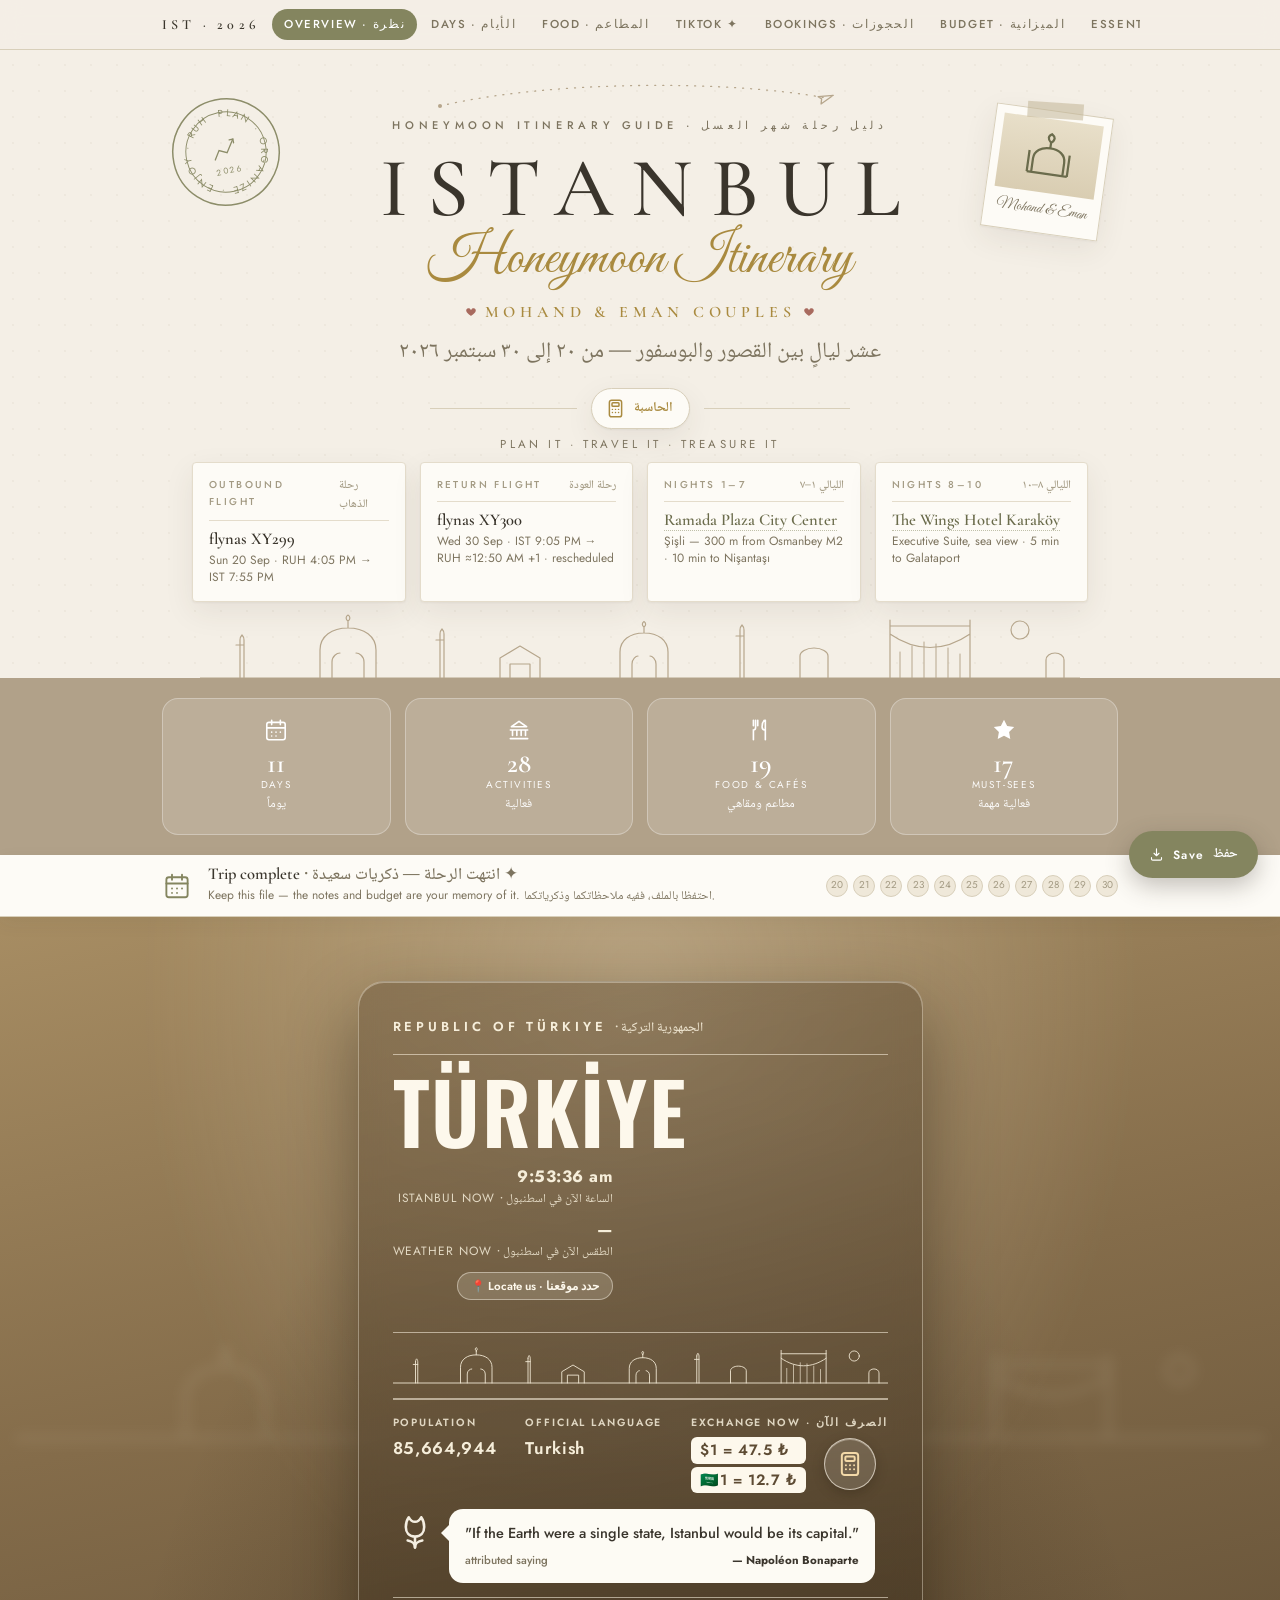
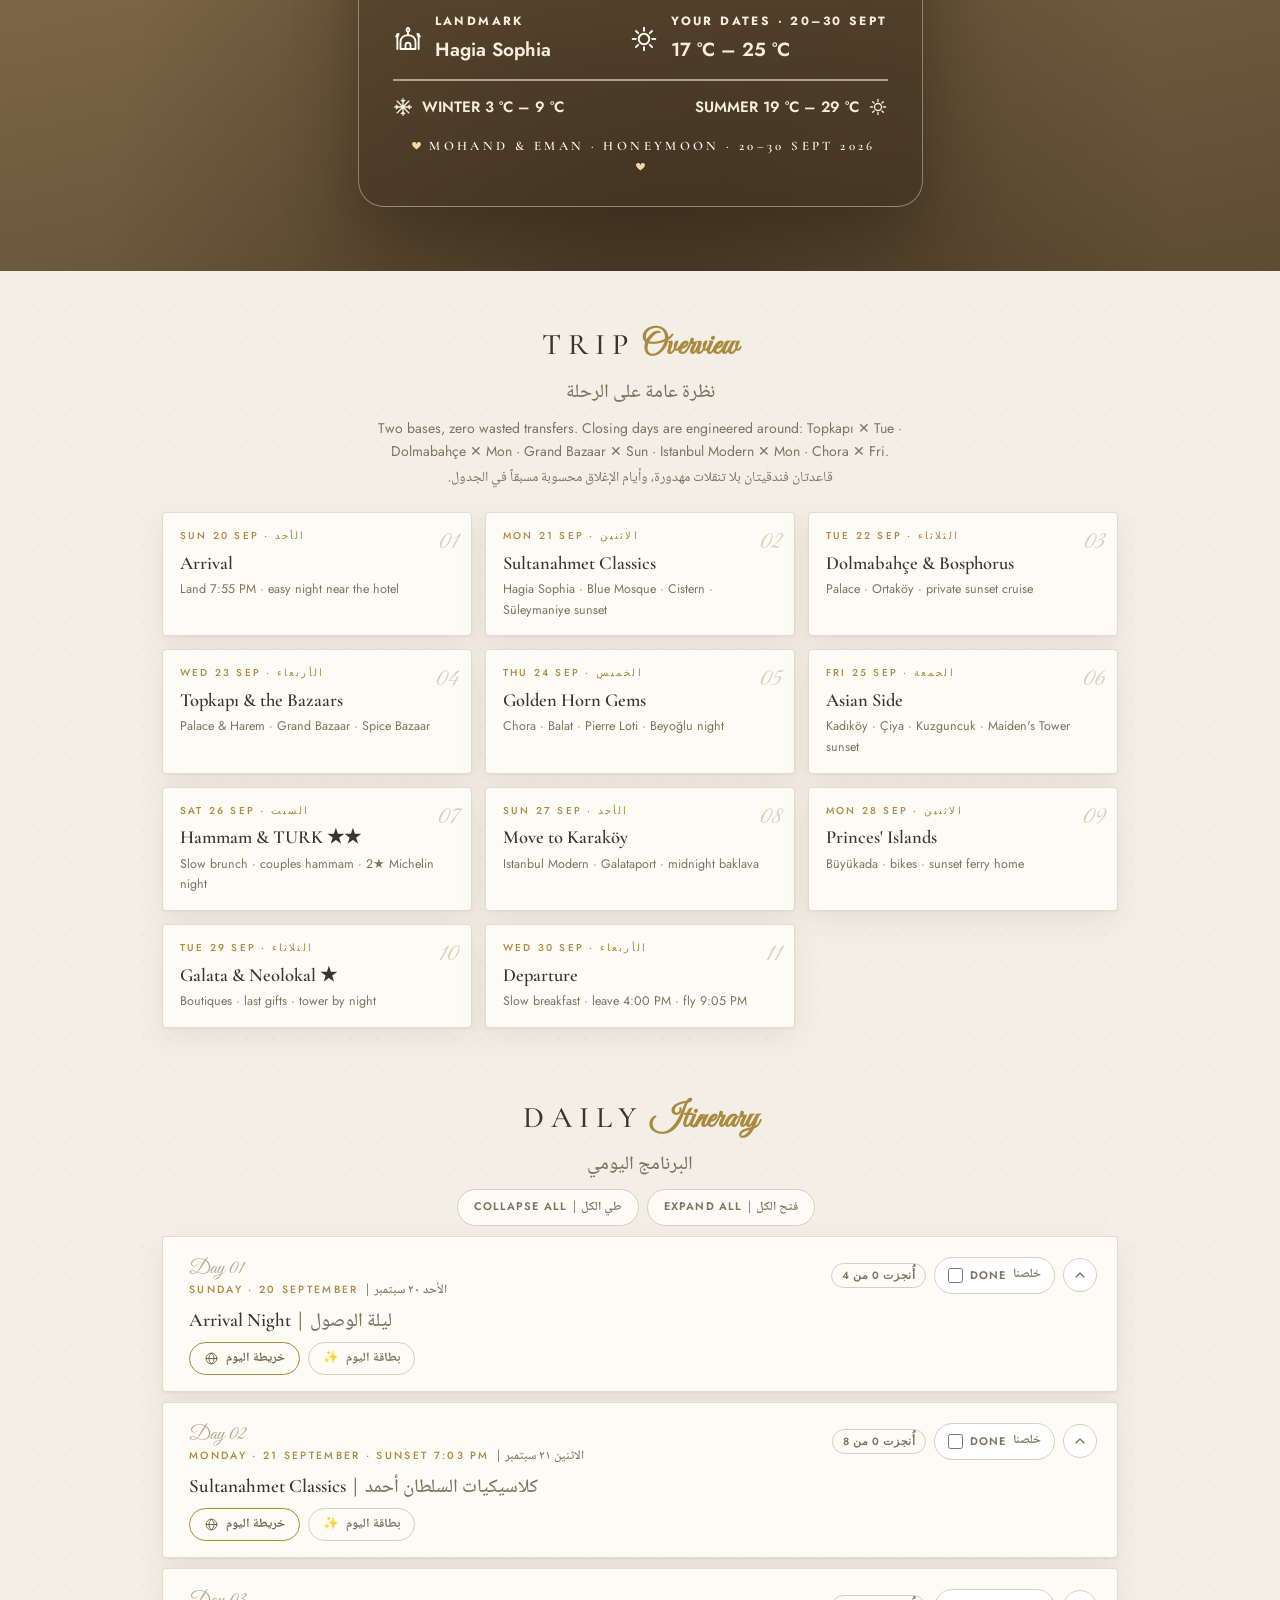
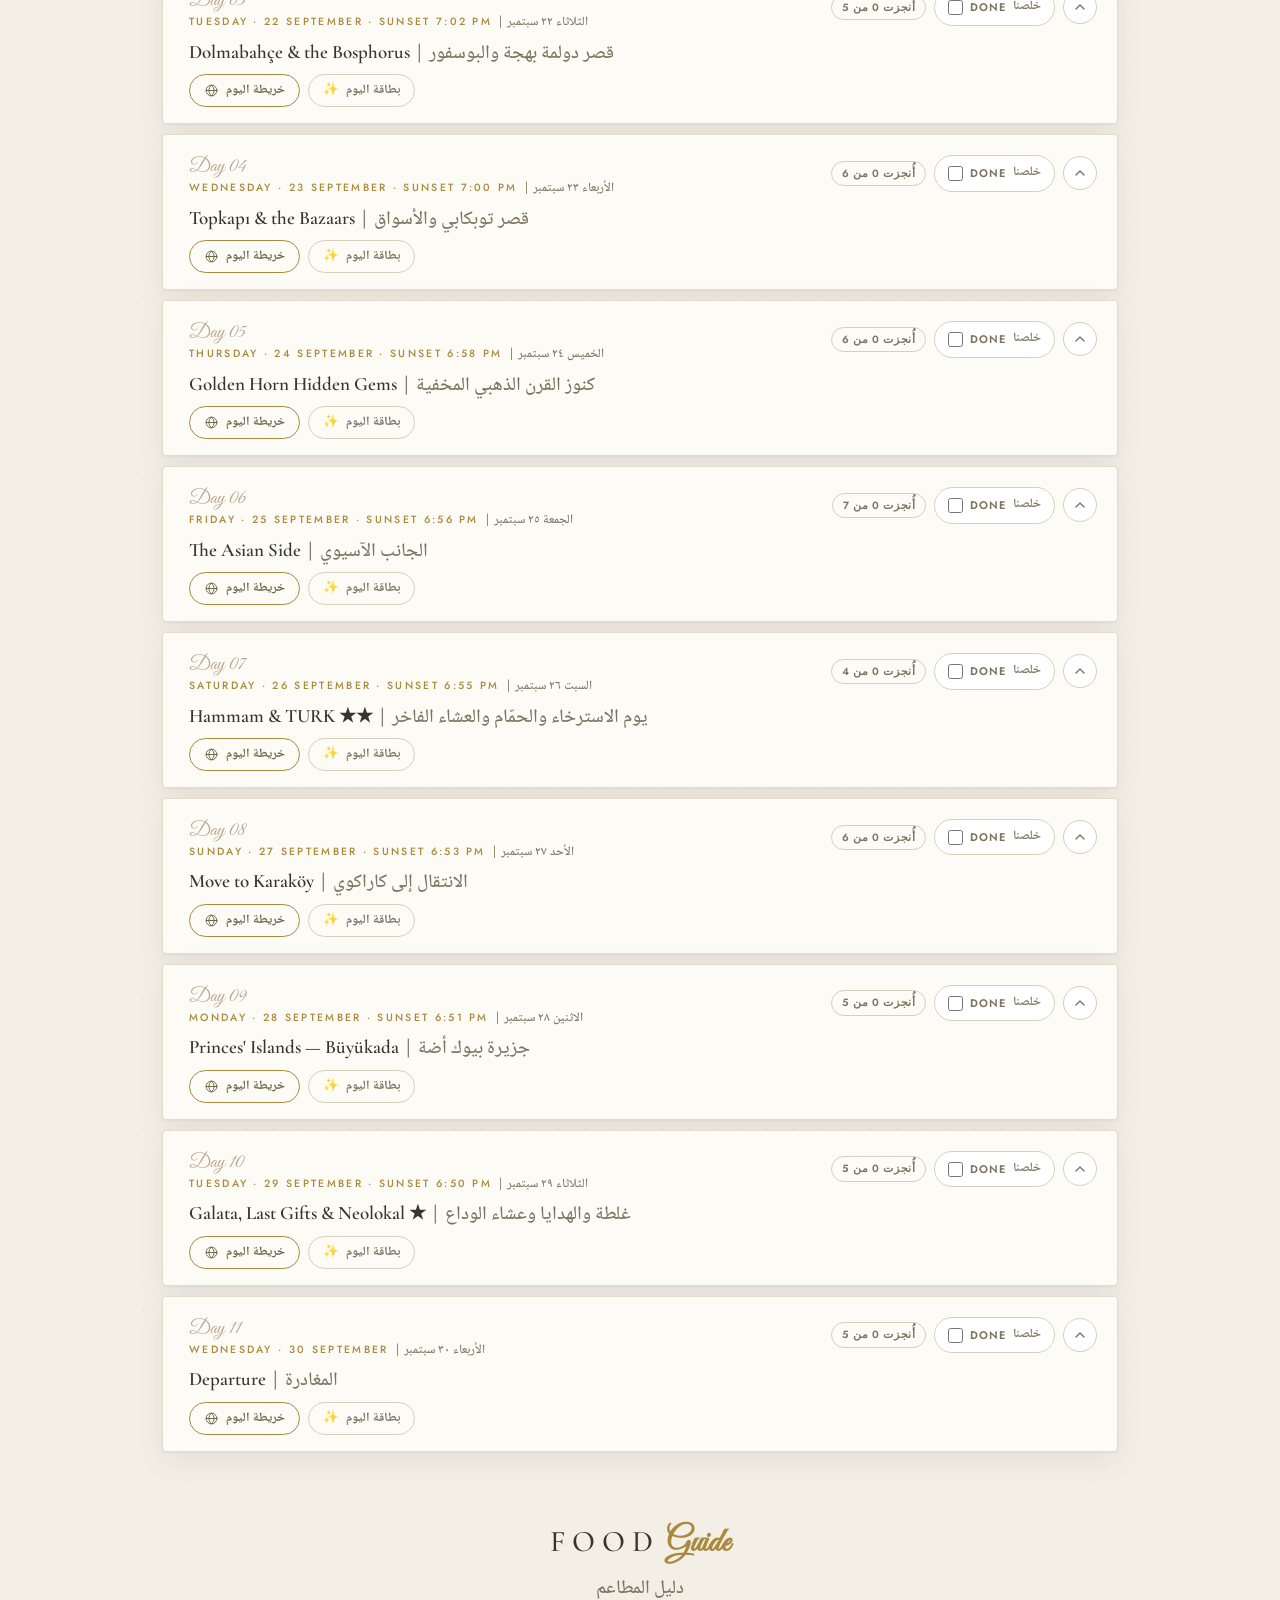
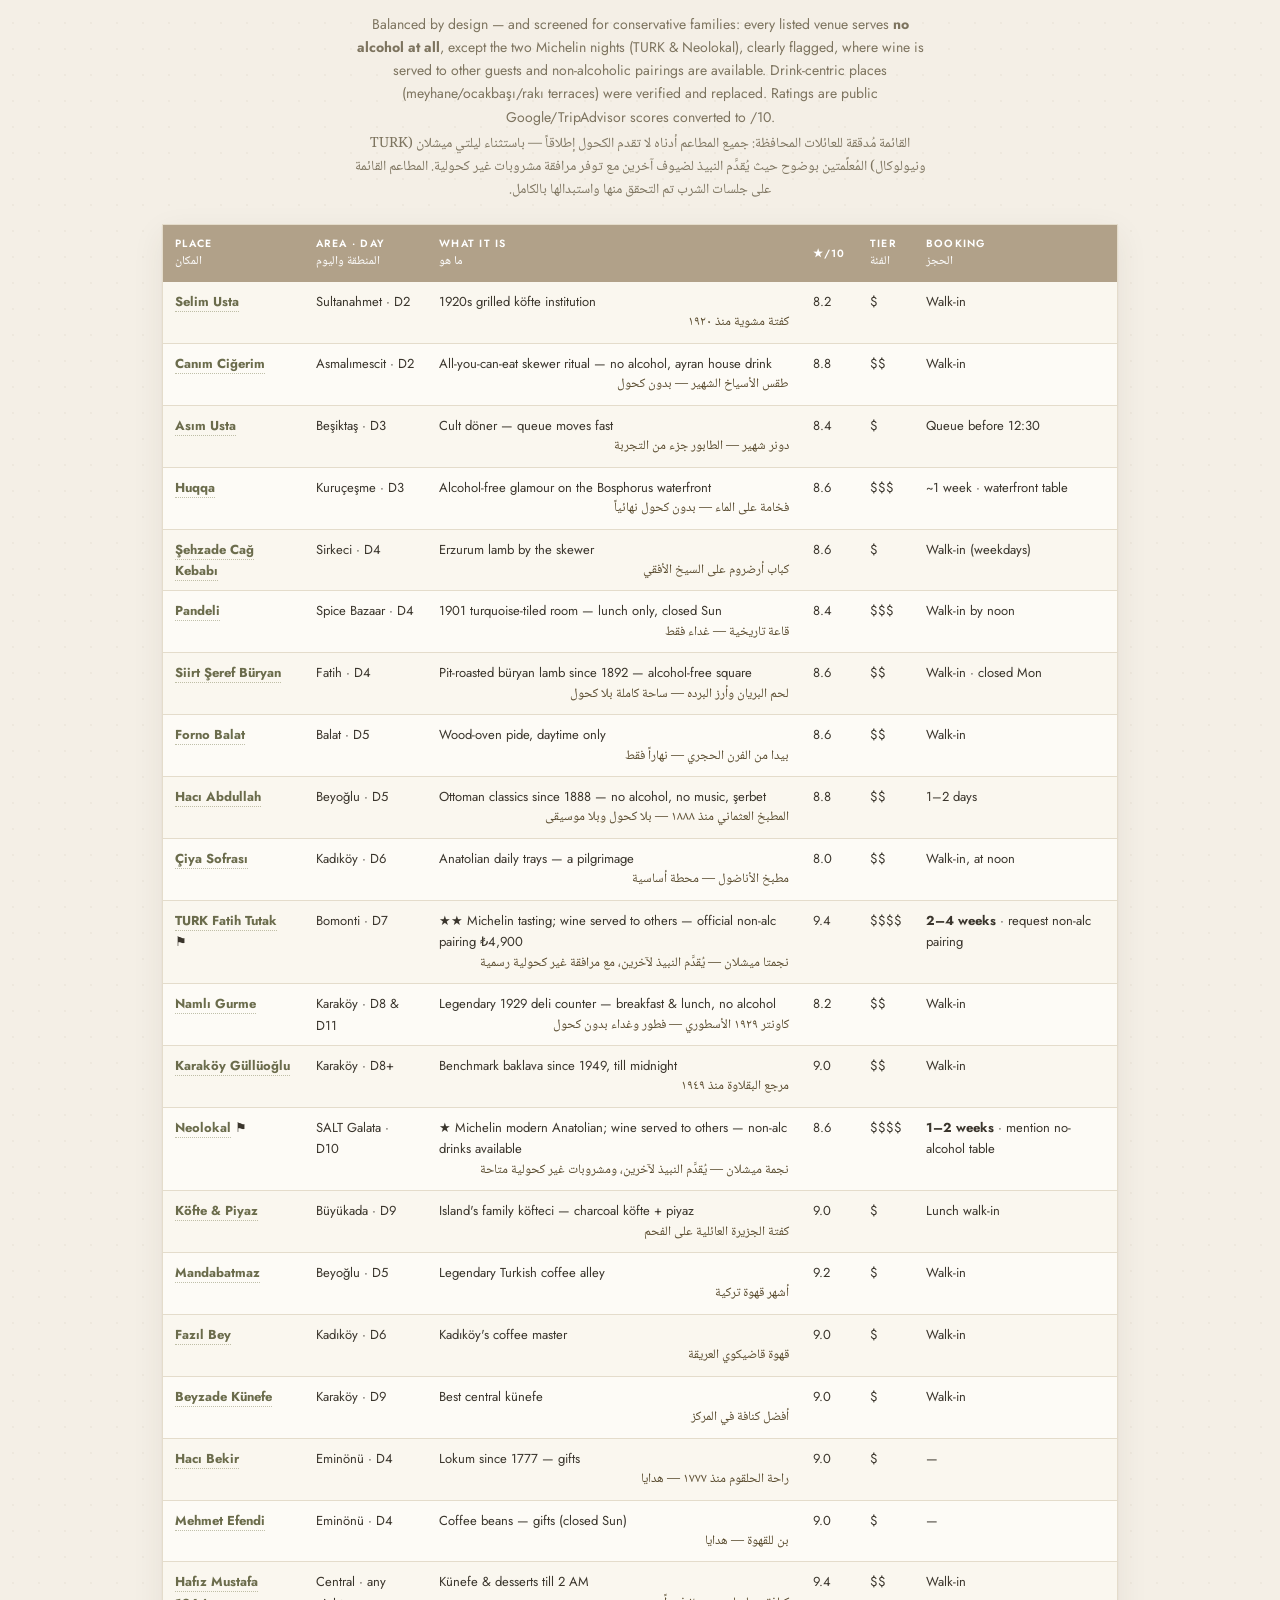
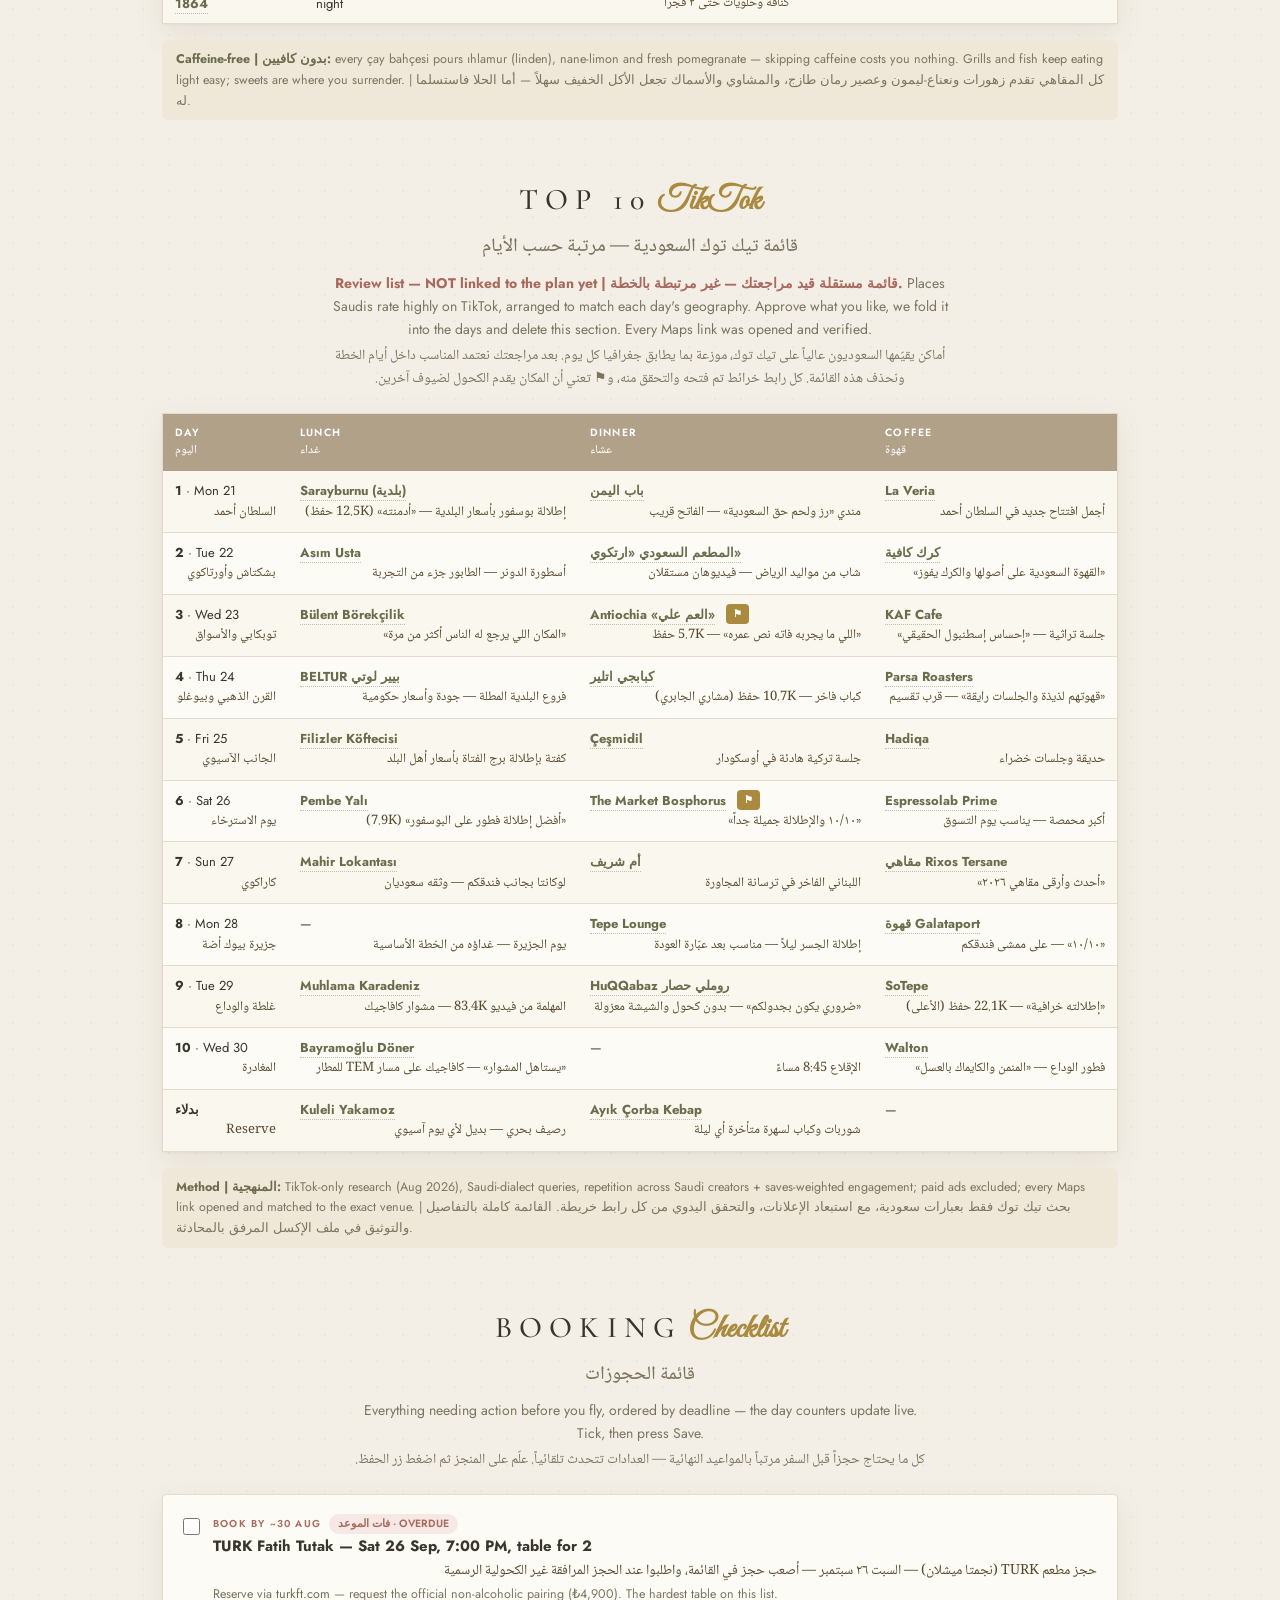
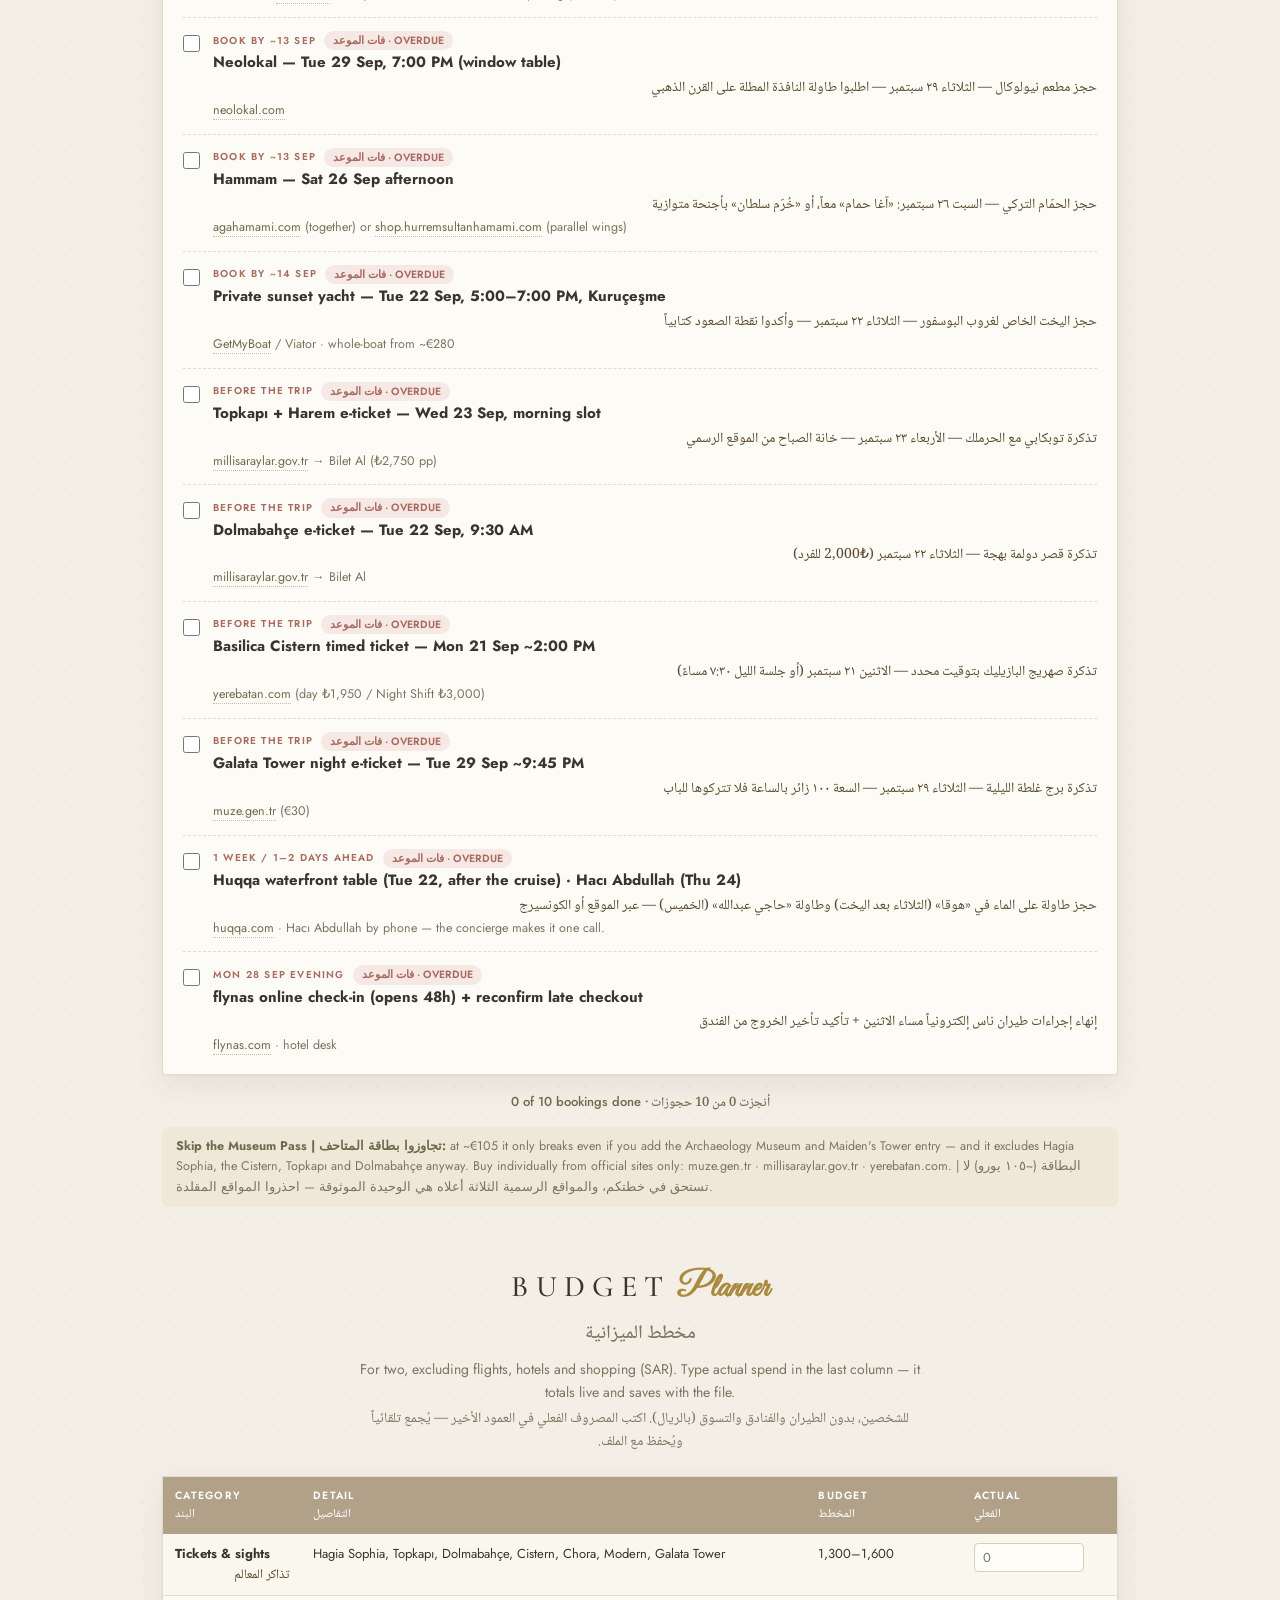
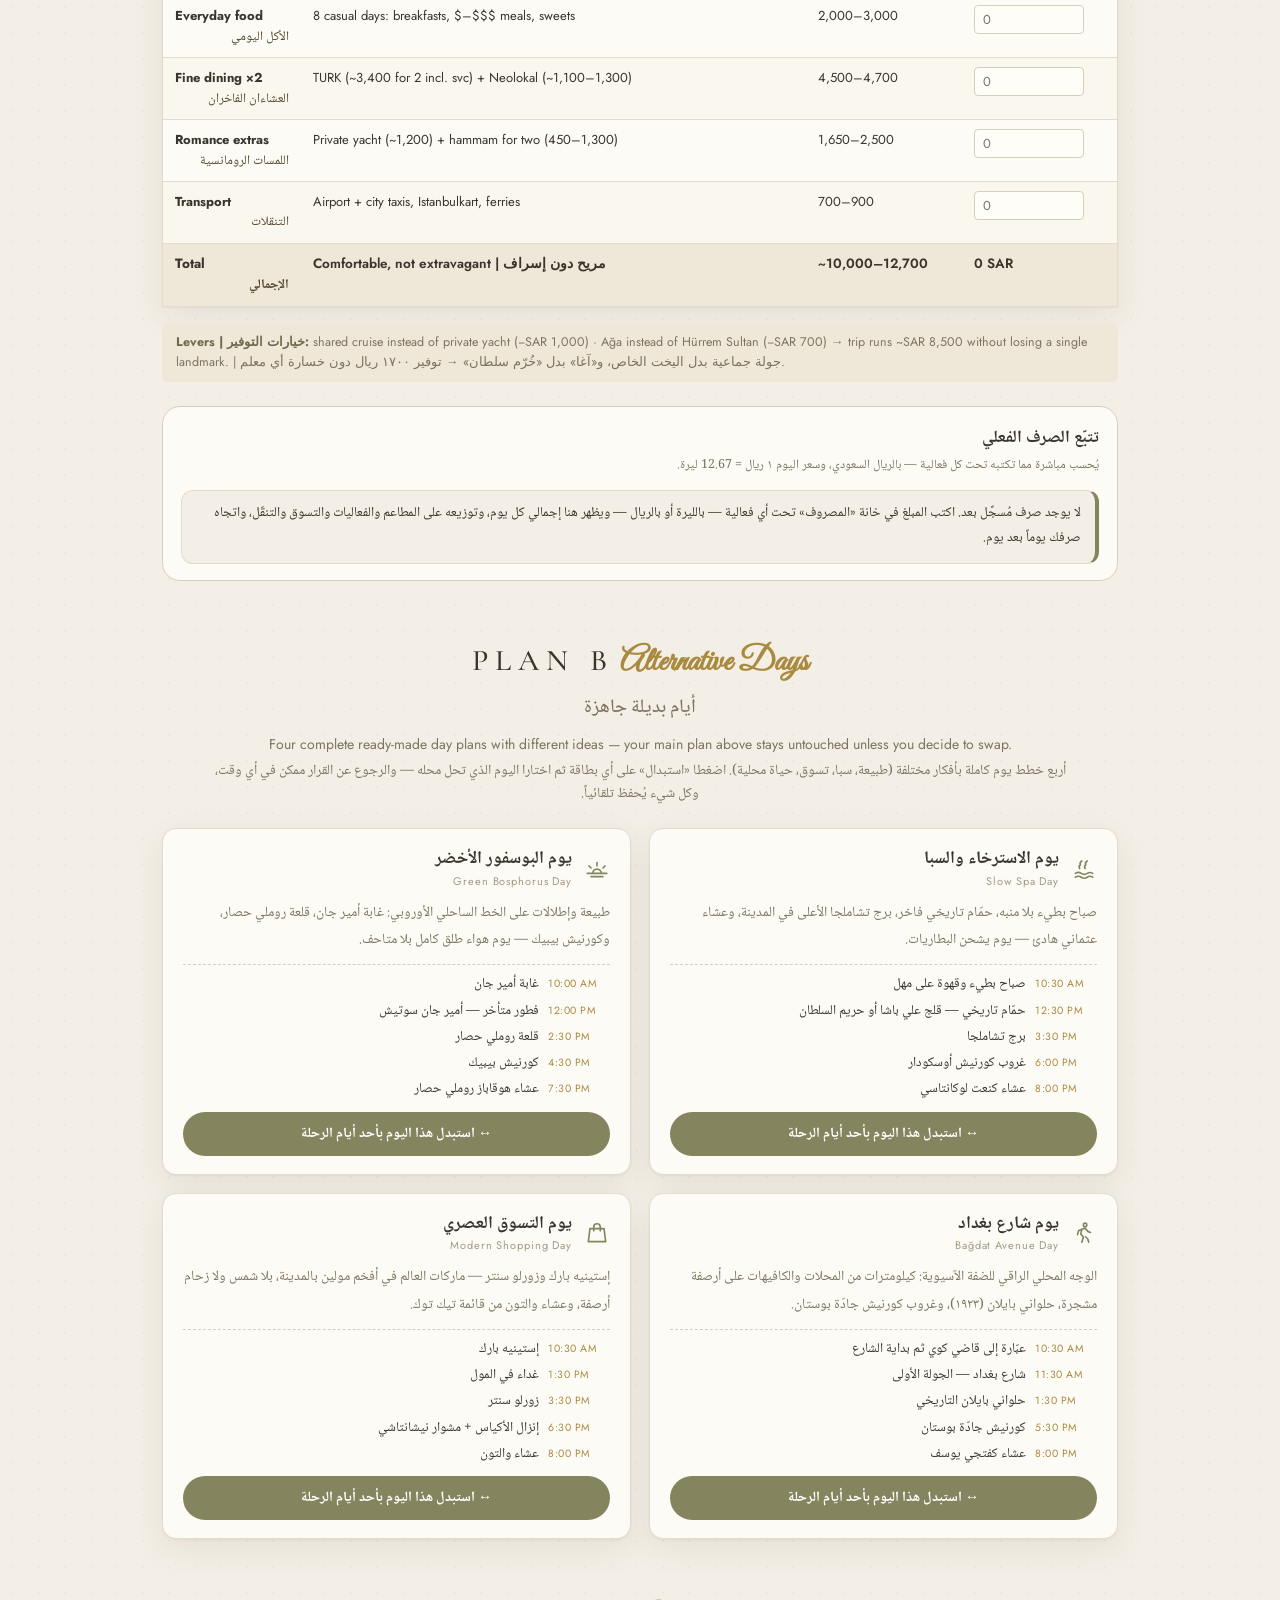
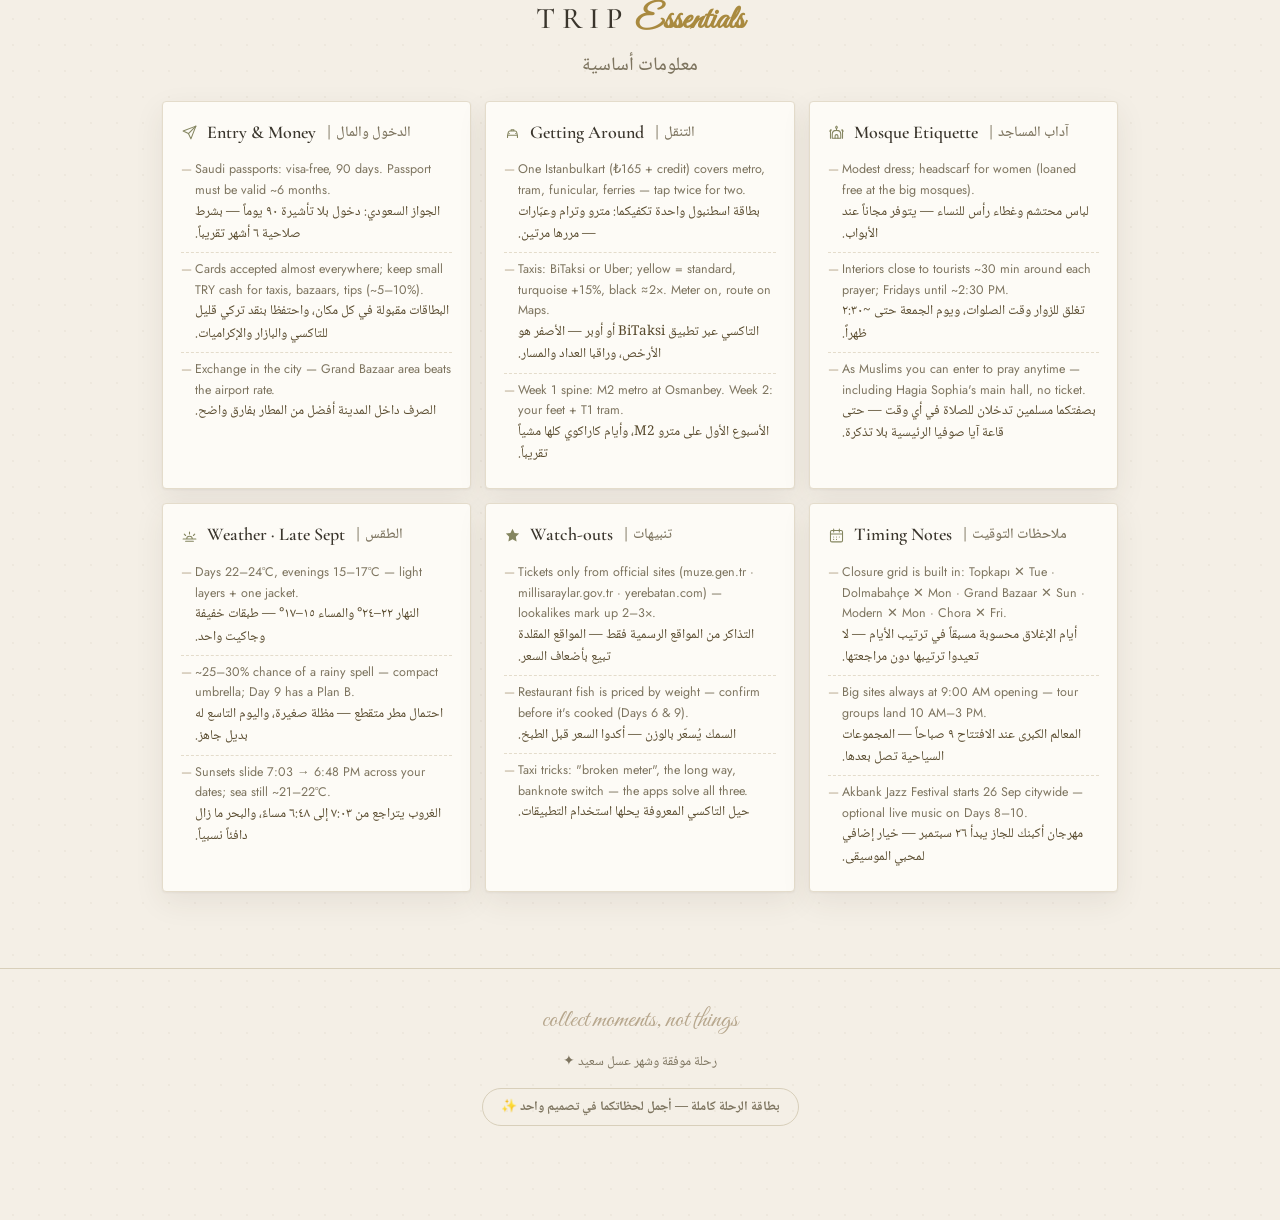
==== commit d83dce14: "Add files via upload" ====
--- a/index.html
+++ b/index.html
@@ -434,6 +434,25 @@
 .day.dday-done .day-head h3{color:#7a7c58}
 .donechip{display:none;font-size:10px;font-weight:700;background:var(--olive);color:#fff;border-radius:99px;padding:3px 10px;letter-spacing:.08em}
 .day.dday-done .donechip{display:inline-block}
+.day.dday-done.collapsed{margin:7px 0;background:#f8f8f1;border-color:#ccd2b7;box-shadow:none}
+.day.dday-done.collapsed .day-head{display:flex;align-items:center;gap:10px;flex-wrap:nowrap;
+  padding:8px 13px;border-bottom:none}
+.day.dday-done.collapsed .donechip{display:none}
+.day.dday-done.collapsed .day-head h3{display:none}
+.day.dday-done.collapsed .dnum{font-family:var(--sans);font-size:11.5px;font-weight:700;
+  letter-spacing:.12em;color:var(--soft);line-height:1;text-transform:uppercase}
+.day.dday-done.collapsed .date{margin-top:0;flex:1 1 auto;min-width:0;font-size:0;color:var(--soft);
+  white-space:nowrap;overflow:hidden;text-overflow:ellipsis}
+.day.dday-done.collapsed .date .arl{font-size:12.5px;color:var(--soft)}
+.day.dday-done.collapsed .dayctl{position:static;margin:0;gap:6px;flex:none}
+.day.dday-done.collapsed .dayck-w{padding:3px 9px;font-size:9.5px;gap:5px}
+.day.dday-done.collapsed .dayck-w input{width:12px;height:12px}
+.day.dday-done.collapsed .dayck-w .arl{font-size:11px}
+.day.dday-done.collapsed .cbtn{width:25px;height:25px}
+.day.dday-done.collapsed .cbtn svg{width:12px;height:12px}
+.day.dday-done.collapsed .donechip{padding:2px 9px;font-size:9.5px}
+.day.dday-done.collapsed .actct,.day.dday-done.collapsed .tmreset,
+.day.dday-done.collapsed .daymap-btn,.day.dday-done.collapsed .daycard-btn{display:none}
 .daytools{display:flex;gap:8px;justify-content:center;align-items:center;margin:2px 0 8px;flex-wrap:wrap}
 .toolbtn{border:1px solid var(--line2);background:var(--page);color:var(--soft);border-radius:99px;padding:7px 16px;font-family:var(--sans);font-size:11px;font-weight:600;letter-spacing:.1em;cursor:pointer;text-transform:uppercase}
 .toolbtn .arl{font-family:var(--ar);letter-spacing:0;text-transform:none;font-size:12.5px}
@@ -3055,6 +3074,27 @@
   snapPause(1200);
   t.scrollIntoView({behavior:"smooth",block:"start"});
 });
+/* ── "Days" jumps to TODAY's card, not day one ── */
+function todayDayEl(){
+  var w=istWall(new Date());
+  var key=w.getFullYear()+"-"+String(w.getMonth()+1).padStart(2,"0")+"-"+String(w.getDate()).padStart(2,"0");
+  var days=$$("article.day[data-day]");
+  if(!days.length)return null;
+  var exact=null; days.forEach(function(d){ if(d.dataset.day===key)exact=d; });
+  if(exact)return exact;
+  if(key<days[0].dataset.day)return days[0];                 /* before the trip */
+  return days[days.length-1];                                /* after it */
+}
+document.addEventListener("click",function(e){
+  var a=e.target.closest?e.target.closest('a[href="#days"]'):null; if(!a)return;
+  var d=todayDayEl(); if(!d)return;
+  e.preventDefault(); e.stopPropagation();
+  if(d.classList.contains("collapsed")&&!d.classList.contains("dday-done")){
+    d.classList.remove("collapsed"); autosave(); }
+  snapPause(1200);
+  d.scrollIntoView({behavior:"smooth",block:"start"});
+  history.replaceState(null,"","#"+d.id);
+},true);
 /* ── nav highlight ── */
 var links=$$("nav a"),secs=links.map(function(l){return $(l.getAttribute("href"));});
 var tb=$("#topbtn");
